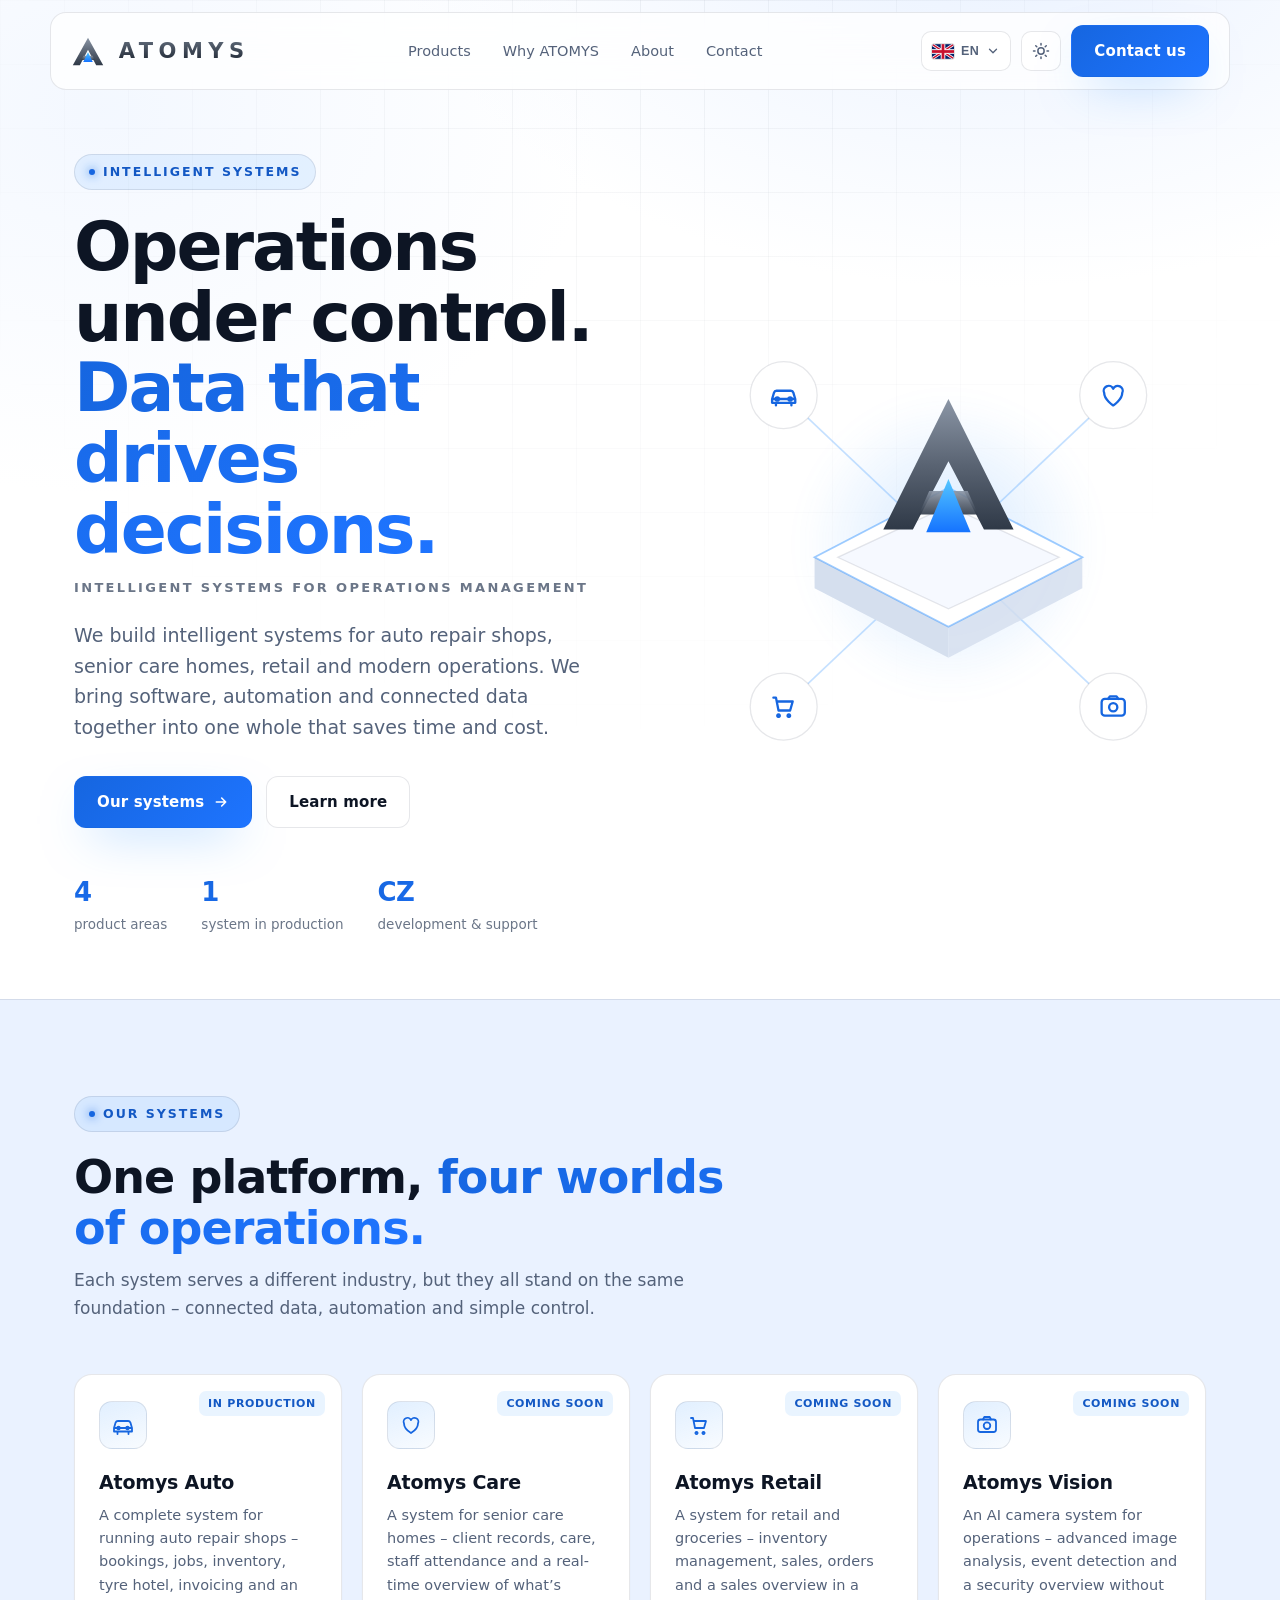
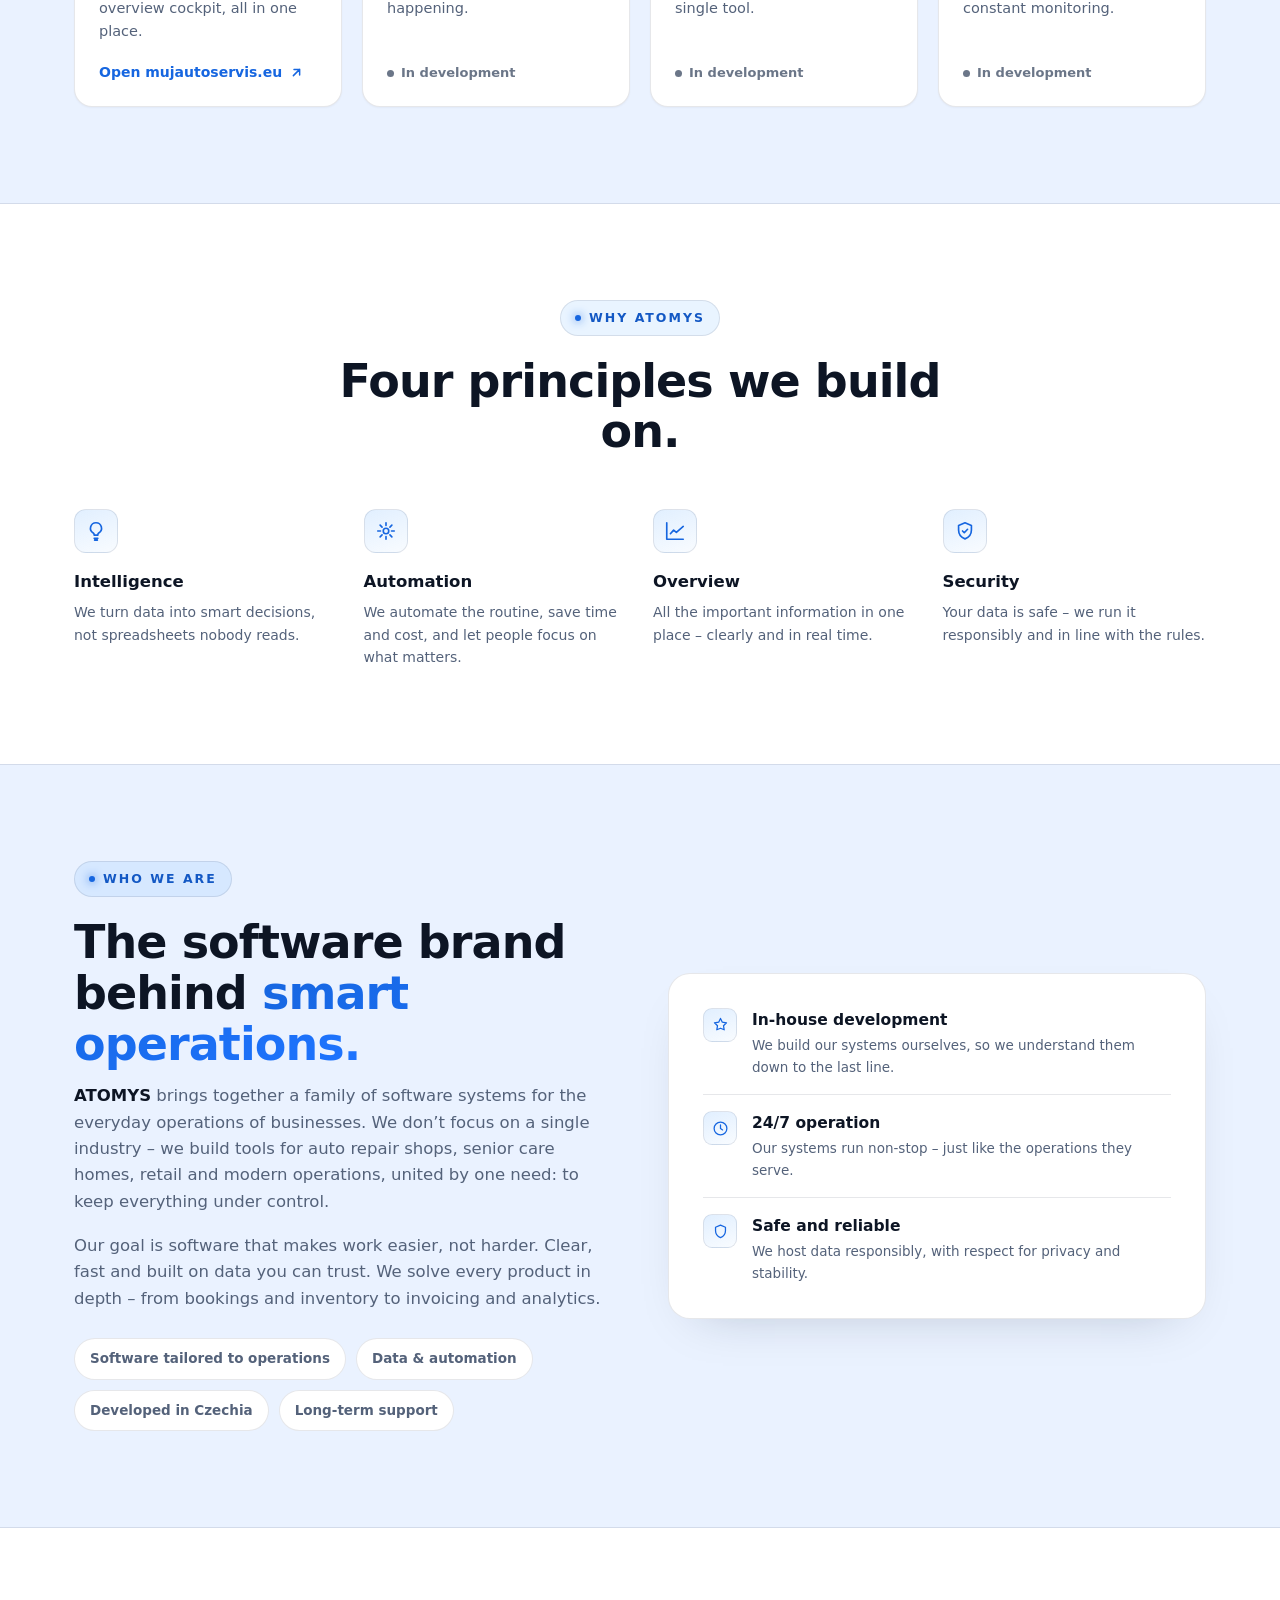
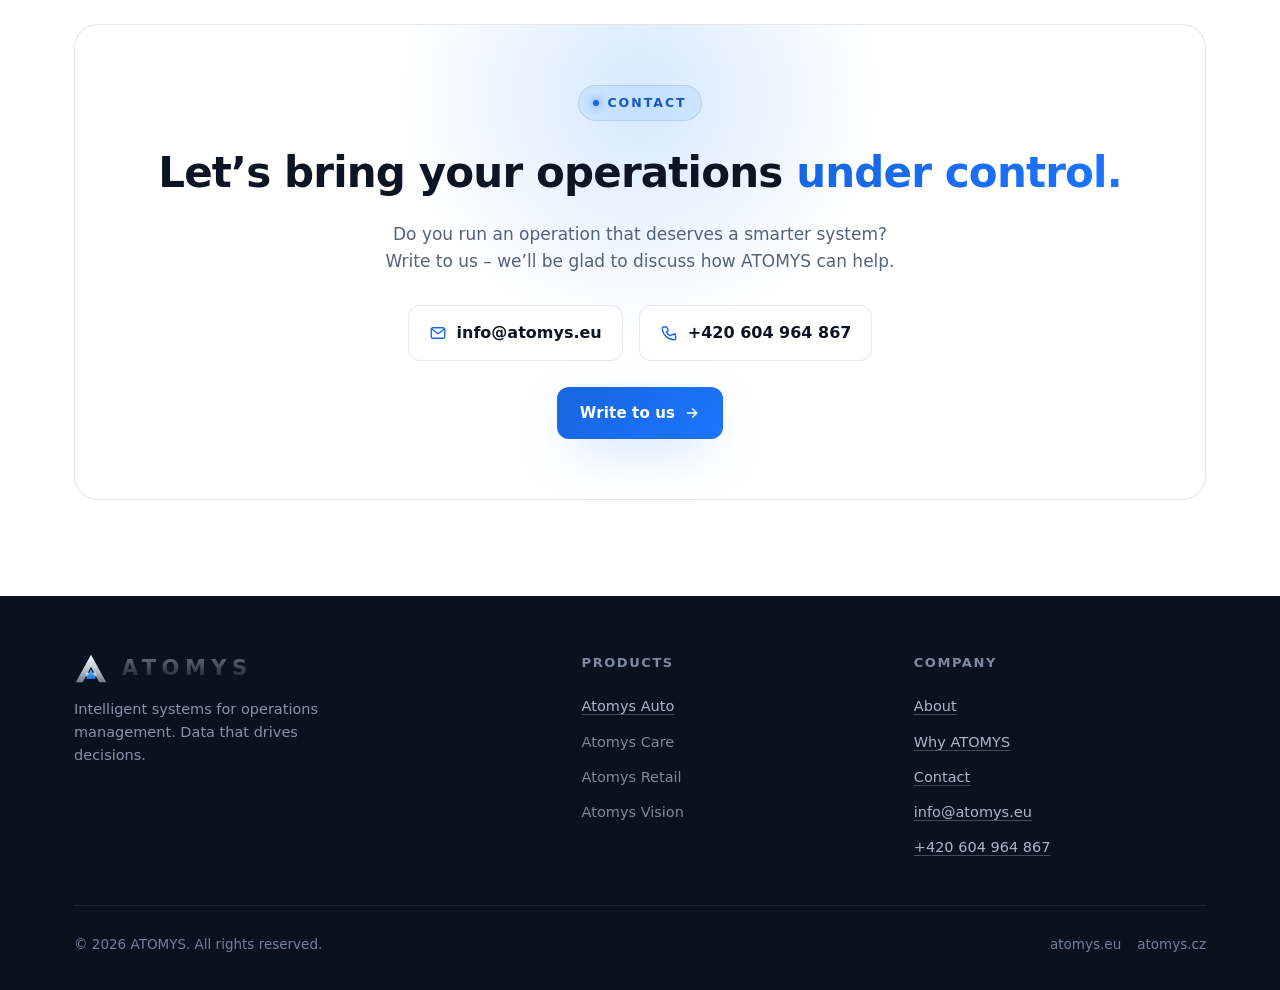
==== index.html @ bf836db1 "Add phone, SEO (JSON-LD, sitemap, robots, OG preview image) - Contact phone +420 604 964 867 (contac" ====
<!DOCTYPE html>
<html lang="en" data-theme="dark">
<head>
<meta charset="UTF-8">
<meta name="viewport" content="width=device-width, initial-scale=1.0">
<title>ATOMYS – Intelligent systems for operations management</title>
<meta name="description" content="ATOMYS builds intelligent systems for auto repair shops, senior care homes, retail and modern operations. Data that drives decisions – operations under control.">
<meta name="theme-color" content="#080b12">
<meta name="author" content="ATOMYS">
<link rel="canonical" href="https://atomys.eu/">

<meta property="og:type" content="website">
<meta property="og:title" content="ATOMYS – Intelligent systems for operations management">
<meta property="og:description" content="We build intelligent systems for auto repair shops, senior care homes, retail and modern operations.">
<meta property="og:url" content="https://atomys.eu/">
<meta property="og:site_name" content="ATOMYS">
<meta property="og:image" content="https://atomys.eu/og.png">
<meta property="og:image:width" content="1200">
<meta property="og:image:height" content="630">
<meta name="twitter:card" content="summary_large_image">

<script type="application/ld+json">
{"@context":"https://schema.org","@type":"Organization","name":"ATOMYS","url":"https://atomys.eu","logo":"https://atomys.eu/og.png","description":"Intelligent systems for auto repair shops, senior care homes, retail and modern operations.","email":"info@atomys.eu","telephone":"+420604964867","sameAs":["https://atomys.cz","https://mujautoservis.eu"],"areaServed":"CZ"}
</script>

<link rel="icon" href="data:image/svg+xml,%3Csvg xmlns='http://www.w3.org/2000/svg' viewBox='0 0 120 110'%3E%3Cpath fill='%23c9d2dc' d='M60 8 L112 104 L88 104 L60 50 L32 104 L8 104 Z'/%3E%3Cpath fill='%232b8fff' d='M60 60 L76 92 L44 92 Z'/%3E%3C/svg%3E">

<!-- anti-flash: hide until the correct language is applied (only when it differs from the hardcoded English) -->
<script>(function(){try{var s=localStorage.getItem('atomys-lang');var d=location.hostname.indexOf('.cz')>-1?'cs':'en';var l=s||d;if(l&&l!=='en')document.documentElement.setAttribute('data-i18n-pending','1');}catch(e){}})();</script>
<style>html[data-i18n-pending] body{visibility:hidden}</style>

<style>
:root{
  --brand:#2b8fff;--brand-2:#48c4ff;--brand-deep:#0d47a1;
  --grad-blue:linear-gradient(135deg,#1666e0 0%,#1e74ff 100%);
  --grad-silver:linear-gradient(180deg,#f6f8fb 0%,#c6cfda 46%,#7c8797 100%);
  --radius:18px;--radius-sm:12px;--maxw:1180px;
  --ease:cubic-bezier(.22,.61,.36,1);--shadow-brand:0 18px 50px -18px rgba(43,143,255,.55);
}
[data-theme="dark"]{
  --bg:#080b12;--bg-grad-1:#0d1930;--bg-grad-2:#070a11;
  --surface:rgba(255,255,255,.035);--surface-solid:#0f1622;--surface-hover:rgba(255,255,255,.06);
  --border:rgba(255,255,255,.09);--border-strong:rgba(120,170,255,.35);
  --text:#eef2f8;--text-dim:#9fb0c6;--text-faint:#7d8ca6;
  --nav-bg:rgba(9,13,20,.72);--chip-bg:rgba(43,143,255,.12);--chip-text:#7cc0ff;
  --hero-glow:rgba(43,143,255,.32);--card-icon-bg:linear-gradient(160deg,rgba(43,143,255,.18),rgba(43,143,255,.04));
  --footer-bg:#060910;--iso-side:#090e17;--mk-1:#f6f8fb;--mk-2:#c1cad6;--mk-3:#6f7a8a;
}
[data-theme="light"]{
  --bg:#ffffff;--bg-grad-1:#eaf2ff;--bg-grad-2:#ffffff;
  --surface:#ffffff;--surface-solid:#ffffff;--surface-hover:#f6f9ff;
  --border:rgba(13,26,48,.10);--border-strong:rgba(43,143,255,.45);
  --text:#0d1524;--text-dim:#54627a;--text-faint:#6b7688;
  --nav-bg:rgba(255,255,255,.78);--chip-bg:rgba(43,143,255,.10);--chip-text:#1358c4;
  --hero-glow:rgba(43,143,255,.20);--card-icon-bg:linear-gradient(160deg,rgba(43,143,255,.14),rgba(43,143,255,.03));
  --footer-bg:#0a1220;--grad-silver:linear-gradient(180deg,#5b6675 0%,#1f2733 100%);
  --brand:#1666e0;--iso-side:#d5dfee;--mk-1:#8b96a6;--mk-2:#5a6473;--mk-3:#2f3947;
}
*{box-sizing:border-box;margin:0;padding:0}
html{scroll-behavior:smooth;-webkit-text-size-adjust:100%}
@media (prefers-reduced-motion:reduce){html{scroll-behavior:auto}}
body{font-family:-apple-system,BlinkMacSystemFont,"Segoe UI",system-ui,"Helvetica Neue",Arial,"Apple Color Emoji",sans-serif;background:var(--bg);color:var(--text);line-height:1.6;-webkit-font-smoothing:antialiased;text-rendering:optimizeLegibility;overflow-x:hidden;overflow-wrap:break-word;transition:background .4s var(--ease),color .4s var(--ease)}
a{color:inherit;text-decoration:none}
img,svg{display:block;max-width:100%}
ul{list-style:none}
:focus-visible{outline:2px solid var(--brand-2);outline-offset:3px;border-radius:12px}
[data-theme="light"] :focus-visible{outline-color:var(--brand)}
.sr-only{position:absolute!important;width:1px;height:1px;padding:0;margin:-1px;overflow:hidden;clip:rect(0 0 0 0);white-space:nowrap;border:0}
.wrap{width:100%;max-width:var(--maxw);margin:0 auto;padding:0 24px}
body::before{content:"";position:fixed;inset:0;z-index:-2;pointer-events:none;background:radial-gradient(1000px 600px at 78% -8%,var(--bg-grad-1),transparent 60%),radial-gradient(900px 700px at 8% 12%,color-mix(in srgb,var(--bg-grad-1) 55%,transparent),transparent 55%),var(--bg-grad-2);transition:background .4s var(--ease)}
body::after{content:"";position:fixed;inset:0;z-index:-1;pointer-events:none;opacity:.5;background-image:linear-gradient(var(--border) 1px,transparent 1px),linear-gradient(90deg,var(--border) 1px,transparent 1px);background-size:64px 64px;-webkit-mask-image:radial-gradient(circle at 50% 0,#000,transparent 70%);mask-image:radial-gradient(circle at 50% 0,#000,transparent 70%)}
.btn{display:inline-flex;align-items:center;gap:9px;font-weight:600;font-size:15px;letter-spacing:.01em;padding:13px 22px;border-radius:12px;cursor:pointer;border:1px solid transparent;transition:transform .25s var(--ease),box-shadow .25s var(--ease),background .25s,border-color .25s,color .25s;white-space:nowrap}
.btn:active{transform:translateY(1px)}
.btn-primary{background:var(--grad-blue);color:#fff;box-shadow:var(--shadow-brand)}
.btn-primary:hover{transform:translateY(-2px);box-shadow:0 22px 55px -16px rgba(43,143,255,.7)}
.btn-ghost{background:var(--surface);color:var(--text);border-color:var(--border)}
.btn-ghost:hover{border-color:var(--border-strong);background:var(--surface-hover);transform:translateY(-2px)}
.btn svg{width:16px;height:16px}
header{position:sticky;top:0;z-index:100;padding:0 24px;transition:background .3s,border-color .3s}
.nav-inner{display:flex;align-items:center;justify-content:space-between;gap:14px;padding:12px 20px;margin:12px auto;max-width:var(--maxw);background:var(--nav-bg);backdrop-filter:blur(18px);-webkit-backdrop-filter:blur(18px);border:1px solid var(--border);border-radius:16px}
.brand{display:flex;align-items:center;gap:11px}
.brand .mark{width:34px;height:31px;flex:none}
.brand .word{font-weight:800;font-size:21px;letter-spacing:.26em;padding-left:.13em;line-height:1;background:var(--grad-silver);-webkit-background-clip:text;background-clip:text;color:transparent}
.nav-links{display:flex;align-items:center;gap:4px}
.nav-links a{font-size:14.5px;font-weight:500;color:var(--text-dim);padding:9px 14px;border-radius:9px;transition:color .2s,background .2s}
.nav-links a:hover{color:var(--text);background:var(--surface-hover)}
.nav-actions{display:flex;align-items:center;gap:10px}
.icon-btn{width:40px;height:40px;display:grid;place-items:center;flex:none;background:var(--surface);border:1px solid var(--border);border-radius:10px;color:var(--text-dim);cursor:pointer;transition:color .2s,border-color .2s,background .2s}
.icon-btn:hover{color:var(--text);border-color:var(--border-strong)}
.icon-btn svg{width:18px;height:18px}
.theme-toggle .sun{display:none}
[data-theme="light"] .theme-toggle .sun{display:block}
[data-theme="light"] .theme-toggle .moon{display:none}
.burger{display:none}
/* language switcher */
.lang-switch{position:relative}
.lang-btn{display:inline-flex;align-items:center;gap:7px;height:40px;padding:0 10px;background:var(--surface);border:1px solid var(--border);border-radius:10px;color:var(--text-dim);cursor:pointer;transition:color .2s,border-color .2s,background .2s}
.lang-btn:hover{color:var(--text);border-color:var(--border-strong)}
.flag{width:22px;height:15px;border-radius:3px;overflow:hidden;display:inline-block;flex:none;box-shadow:0 0 0 1px rgba(0,0,0,.12)}
.flag svg{width:100%;height:100%;display:block}
.lang-btn .lang-code{font-size:12.5px;font-weight:700;letter-spacing:.04em}
.lang-btn .chev{width:14px;height:14px;transition:transform .25s var(--ease)}
.lang-switch.open .chev{transform:rotate(180deg)}
.lang-menu{position:absolute;top:calc(100% + 8px);right:0;min-width:186px;background:var(--surface-solid);border:1px solid var(--border);border-radius:14px;padding:6px;box-shadow:0 30px 60px -20px rgba(0,0,0,.5);list-style:none;margin:0;opacity:0;visibility:hidden;transform:translateY(-6px);transition:opacity .2s var(--ease),transform .2s var(--ease),visibility .2s;z-index:130;max-height:70vh;overflow:auto}
.lang-switch.open .lang-menu{opacity:1;visibility:visible;transform:none}
.lang-menu li{display:flex;align-items:center;gap:10px;padding:9px 10px;border-radius:9px;font-size:14px;color:var(--text-dim);cursor:pointer;transition:background .15s,color .15s}
.lang-menu li:hover,.lang-menu li:focus-visible{background:var(--surface-hover);color:var(--text);outline:none}
.lang-menu li[aria-selected="true"]{color:var(--brand);font-weight:600;background:var(--chip-bg)}
section{padding:96px 0;position:relative}
.eyebrow{display:inline-flex;align-items:center;gap:8px;font-size:12.5px;font-weight:700;letter-spacing:.16em;text-transform:uppercase;color:var(--chip-text);background:var(--chip-bg);padding:7px 14px;border-radius:100px;border:1px solid var(--border)}
.eyebrow::before{content:"";width:6px;height:6px;border-radius:50%;background:var(--brand);box-shadow:0 0 10px var(--brand)}
.section-head{max-width:660px;margin-bottom:52px}
.section-head.center{margin-inline:auto;text-align:center}
h2.title{font-size:clamp(30px,4.4vw,46px);line-height:1.1;font-weight:800;letter-spacing:-.02em;margin:20px 0 14px}
.section-head p{color:var(--text-dim);font-size:17px}
.grad-text{background:var(--grad-blue);-webkit-background-clip:text;background-clip:text;color:transparent}
.hero{padding-top:52px;padding-bottom:64px}
.hero-grid{display:grid;grid-template-columns:1.05fr .95fr;gap:48px;align-items:center}
.hero h1{font-size:clamp(38px,6vw,68px);line-height:1.04;font-weight:800;letter-spacing:-.03em;margin:22px 0 12px}
.hero .hero-tagline{font-size:13px;font-weight:700;letter-spacing:.18em;text-transform:uppercase;color:var(--text-faint);margin-bottom:22px}
.hero p.lead{font-size:19px;color:var(--text-dim);max-width:520px;margin-bottom:34px}
.hero-cta{display:flex;gap:14px;flex-wrap:wrap}
.hero-stats{display:flex;gap:34px;margin-top:44px;flex-wrap:wrap}
.hero-stats .num{font-size:26px;font-weight:800;letter-spacing:-.02em}
.hero-stats .lbl{font-size:13.5px;color:var(--text-faint)}
.hero-visual{position:relative;aspect-ratio:1/1;display:grid;place-items:center}
.hero-visual .glow{position:absolute;width:60%;height:60%;border-radius:50%;background:radial-gradient(circle,var(--hero-glow),transparent 68%);filter:blur(12px);animation:pulse 6s ease-in-out infinite}
@keyframes pulse{0%,100%{transform:scale(1);opacity:.85}50%{transform:scale(1.12);opacity:1}}
.hero-visual svg.net{position:relative;width:100%;height:100%;overflow:visible}
.node-ring{fill:none;stroke:var(--brand);stroke-width:1.2;transform-box:fill-box;transform-origin:center;opacity:0;animation:ring 3.4s ease-out infinite}
@keyframes ring{0%{transform:scale(.55);opacity:.5}80%{opacity:0}100%{transform:scale(1.75);opacity:0}}
@media (prefers-reduced-motion:reduce){.hero-visual .glow{animation:none}.node-ring{animation:none;opacity:0}}
.alt{background:var(--surface);border-block:1px solid var(--border)}
[data-theme="light"] .alt{background:var(--bg-grad-1)}
.cards{display:grid;grid-template-columns:repeat(4,1fr);gap:20px}
.card{position:relative;background:var(--surface-solid);border:1px solid var(--border);border-radius:var(--radius);padding:26px 24px 22px;overflow:hidden;transition:transform .3s var(--ease),border-color .3s,box-shadow .3s;display:flex;flex-direction:column}
[data-theme="light"] .card{box-shadow:0 1px 2px rgba(13,26,48,.04)}
.card::before{content:"";position:absolute;inset:0;border-radius:var(--radius);padding:1px;background:linear-gradient(160deg,var(--brand),transparent 42%);-webkit-mask:linear-gradient(#000 0 0) content-box,linear-gradient(#000 0 0);-webkit-mask-composite:xor;mask-composite:exclude;opacity:0;transition:opacity .3s}
.card:hover{transform:translateY(-6px);border-color:var(--border-strong);box-shadow:0 26px 50px -26px rgba(43,143,255,.4)}
.card:hover::before{opacity:1}
.card .ic{width:48px;height:48px;border-radius:13px;display:grid;place-items:center;background:var(--card-icon-bg);border:1px solid var(--border);color:var(--brand);margin-bottom:18px}
.card .ic svg{width:24px;height:24px}
.card h3{font-size:19px;font-weight:700;letter-spacing:-.01em;margin-bottom:7px}
.card .desc{font-size:14.5px;color:var(--text-dim);flex:1;margin-bottom:18px}
.card .link{display:inline-flex;align-items:center;gap:7px;font-size:14px;font-weight:600;color:var(--brand);overflow-wrap:break-word}
.card .link svg{width:15px;height:15px;transition:transform .25s var(--ease)}
.card:hover .link svg{transform:translateX(4px)}
.card .soon{color:var(--text-faint);font-weight:600;font-size:13px;display:inline-flex;align-items:center;gap:7px}
.card .soon::before{content:"";width:7px;height:7px;border-radius:50%;background:var(--text-faint)}
.badge-tag{position:absolute;top:16px;right:16px;font-size:11px;font-weight:700;letter-spacing:.06em;text-transform:uppercase;color:var(--chip-text);background:var(--chip-bg);padding:4px 9px;border-radius:7px}
.features{display:grid;grid-template-columns:repeat(4,1fr);gap:26px}
.feat .fi{width:44px;height:44px;border-radius:12px;display:grid;place-items:center;background:var(--card-icon-bg);border:1px solid var(--border);color:var(--brand);margin-bottom:16px}
.feat .fi svg{width:22px;height:22px}
.feat h3{font-size:16.5px;font-weight:700;margin-bottom:6px}
.feat p{font-size:14px;color:var(--text-dim)}
.about-grid{display:grid;grid-template-columns:1fr 1fr;gap:56px;align-items:center}
.about-copy p{color:var(--text-dim);font-size:16.5px;margin-bottom:18px}
.about-copy p strong{color:var(--text);font-weight:600}
.pill-row{display:flex;flex-wrap:wrap;gap:10px;margin-top:26px}
.pill{font-size:13.5px;font-weight:600;color:var(--text-dim);background:var(--surface);border:1px solid var(--border);padding:9px 15px;border-radius:100px}
.about-panel{background:var(--surface-solid);border:1px solid var(--border);border-radius:22px;padding:34px;position:relative;overflow:hidden}
[data-theme="light"] .about-panel{box-shadow:0 20px 50px -30px rgba(13,26,48,.25)}
.about-panel .row{display:flex;align-items:flex-start;gap:15px;padding:16px 0;border-bottom:1px solid var(--border)}
.about-panel .row:last-child{border-bottom:0;padding-bottom:0}
.about-panel .row:first-child{padding-top:0}
.about-panel .rn{width:34px;height:34px;border-radius:9px;flex:none;display:grid;place-items:center;background:var(--card-icon-bg);border:1px solid var(--border);color:var(--brand)}
.about-panel .rn svg{width:17px;height:17px}
.about-panel .rt{font-weight:700;font-size:15.5px;margin-bottom:2px}
.about-panel .rd{font-size:13.5px;color:var(--text-dim)}
.contact-card{background:var(--surface-solid);border:1px solid var(--border);border-radius:24px;padding:clamp(34px,5vw,60px);text-align:center;position:relative;overflow:hidden}
.contact-card::after{content:"";position:absolute;top:-40%;left:50%;transform:translateX(-50%);width:520px;height:520px;border-radius:50%;background:radial-gradient(circle,var(--hero-glow),transparent 65%);z-index:0}
.contact-card>*{position:relative;z-index:1}
.contact-card h2{font-size:clamp(28px,4vw,42px);font-weight:800;letter-spacing:-.02em;margin-bottom:14px}
.contact-card p{color:var(--text-dim);font-size:17px;max-width:520px;margin:0 auto 30px}
.contact-methods{display:flex;gap:16px;justify-content:center;flex-wrap:wrap;margin-bottom:6px}
.cm{display:inline-flex;align-items:center;gap:10px;font-weight:600;color:var(--text);overflow-wrap:break-word;background:var(--surface);border:1px solid var(--border);padding:14px 20px;border-radius:12px;transition:border-color .2s,transform .2s}
.cm:hover{border-color:var(--border-strong);transform:translateY(-2px)}
.cm svg{width:18px;height:18px;color:var(--brand)}
footer{background:var(--footer-bg);border-top:1px solid var(--border);color:#c3ccda;padding:56px 0 30px}
.foot-grid{display:grid;grid-template-columns:1.6fr 1fr 1fr;gap:40px;margin-bottom:40px}
footer .brand .word{color:transparent}
footer .tagline{color:#8493a8;font-size:14.5px;margin-top:14px;max-width:300px}
.foot-col h3{font-size:13px;letter-spacing:.12em;text-transform:uppercase;color:#7d8ba0;margin-bottom:16px;font-weight:700}
.foot-col a,.foot-col span{display:block;color:#aab6c8;font-size:14.5px;padding:6px 0;transition:color .2s;overflow-wrap:break-word}
.foot-col a{text-decoration:underline;text-decoration-color:rgba(170,182,200,.35);text-underline-offset:3px}
.foot-col a:hover{color:#fff;text-decoration-color:#fff}
.foot-col span{opacity:.72}
.foot-bottom{display:flex;justify-content:space-between;align-items:center;gap:16px;flex-wrap:wrap;border-top:1px solid rgba(255,255,255,.08);padding-top:24px;color:#71809a;font-size:13.5px}
.foot-bottom .domains{display:flex;gap:16px}
.foot-bottom .domains a{padding:4px 0;display:inline-block}
.foot-bottom .domains a:hover{color:#fff}
.reveal{opacity:0;transform:translateY(24px);transition:opacity .7s var(--ease),transform .7s var(--ease)}
.reveal.in{opacity:1;transform:none}
@media (prefers-reduced-motion:reduce){.reveal{opacity:1;transform:none}}
@media (max-width:960px){
  .hero-grid{grid-template-columns:1fr;gap:20px}
  .hero-visual{max-width:440px;margin:0 auto;order:-1}
  .cards{grid-template-columns:repeat(2,1fr)}
  .features{grid-template-columns:repeat(2,1fr)}
  .about-grid{grid-template-columns:1fr;gap:36px}
  .foot-grid{grid-template-columns:repeat(3,1fr);gap:28px}
}
@media (max-width:680px){
  section{padding:70px 0}
  header{padding:0 12px}
  .nav-links,.nav-desktop-cta{display:none}
  .burger{display:grid}
  .lang-btn .lang-code{display:none}
  .lang-btn{padding:0 8px}
  .nav-links.open{display:flex;flex-direction:column;align-items:stretch;gap:2px;position:absolute;top:74px;left:12px;right:12px;background:var(--surface-solid);border:1px solid var(--border);border-radius:16px;padding:12px;box-shadow:0 30px 60px -20px rgba(0,0,0,.5)}
  .nav-links.open a{padding:13px 14px;font-size:16px}
  .cards{grid-template-columns:1fr}
  .features{grid-template-columns:1fr}
  .foot-grid{grid-template-columns:1fr}
  .hero-stats{gap:24px}
  .foot-bottom{flex-direction:column;align-items:flex-start}
}
</style>
</head>
<body>

<svg width="0" height="0" style="position:absolute" aria-hidden="true" focusable="false">
  <defs>
    <linearGradient id="mk" x1="0" y1="0" x2="0" y2="1"><stop offset="0" stop-color="var(--mk-1)"/><stop offset=".5" stop-color="var(--mk-2)"/><stop offset="1" stop-color="var(--mk-3)"/></linearGradient>
    <linearGradient id="mkBright" x1="0" y1="0" x2="0" y2="1"><stop offset="0" stop-color="#f6f8fb"/><stop offset=".5" stop-color="#c1cad6"/><stop offset="1" stop-color="#6f7a8a"/></linearGradient>
    <linearGradient id="bl" x1="0" y1="0" x2="0" y2="1"><stop offset="0" stop-color="#54c6ff"/><stop offset="1" stop-color="#1573ff"/></linearGradient>
  </defs>
</svg>

<header>
  <nav class="nav-inner">
    <a href="#top" class="brand" aria-label="ATOMYS — home">
      <svg class="mark" viewBox="0 0 120 110" aria-hidden="true" focusable="false">
        <path fill="url(#mk)" d="M60 6 L114 104 L89 104 L60 49 L31 104 L6 104 Z"/>
        <path fill="url(#mk)" opacity=".9" d="M44 70 L76 70 L84 85 L36 85 Z"/>
        <path fill="url(#bl)" d="M60 58 L77 92 L43 92 Z"/>
      </svg>
      <span class="word">ATOMYS</span>
    </a>

    <ul class="nav-links" id="navLinks">
      <li><a href="#produkty" data-i18n="nav.products">Products</a></li>
      <li><a href="#proc" data-i18n="nav.why">Why ATOMYS</a></li>
      <li><a href="#o-nas" data-i18n="nav.about">About</a></li>
      <li><a href="#kontakt" data-i18n="nav.contact">Contact</a></li>
    </ul>

    <div class="nav-actions">
      <div class="lang-switch" id="langSwitch">
        <button class="lang-btn" id="langBtn" aria-haspopup="listbox" aria-expanded="false" aria-label="Choose language">
          <span class="flag" id="curFlag"></span>
          <span class="lang-code" id="curCode">EN</span>
          <svg class="chev" viewBox="0 0 24 24" fill="none" stroke="currentColor" stroke-width="2.2" stroke-linecap="round" stroke-linejoin="round" aria-hidden="true"><path d="M6 9l6 6 6-6"/></svg>
        </button>
        <ul class="lang-menu" id="langMenu" role="listbox" aria-label="Language"></ul>
      </div>
      <button class="icon-btn theme-toggle" id="themeBtn" aria-label="Toggle light / dark mode" title="Light / dark mode">
        <svg class="moon" viewBox="0 0 24 24" fill="none" stroke="currentColor" stroke-width="2" stroke-linecap="round" stroke-linejoin="round" aria-hidden="true" focusable="false"><path d="M21 12.8A9 9 0 1 1 11.2 3a7 7 0 0 0 9.8 9.8z"/></svg>
        <svg class="sun" viewBox="0 0 24 24" fill="none" stroke="currentColor" stroke-width="2" stroke-linecap="round" stroke-linejoin="round" aria-hidden="true" focusable="false"><circle cx="12" cy="12" r="4.2"/><path d="M12 2v2M12 20v2M4 12H2M22 12h-2M5 5l1.4 1.4M17.6 17.6L19 19M19 5l-1.4 1.4M6.4 17.6L5 19"/></svg>
      </button>
      <a href="#kontakt" class="btn btn-primary nav-desktop-cta" data-i18n="nav.cta">Contact us</a>
      <button class="icon-btn burger" id="burger" aria-label="Menu" aria-controls="navLinks" aria-expanded="false">
        <svg viewBox="0 0 24 24" fill="none" stroke="currentColor" stroke-width="2" stroke-linecap="round" aria-hidden="true" focusable="false"><path d="M4 7h16M4 12h16M4 17h16"/></svg>
      </button>
    </div>
  </nav>
</header>

<main id="top">

<section class="hero" aria-label="Intro">
  <div class="wrap">
    <div class="hero-grid">
      <div class="reveal">
        <span class="eyebrow" data-i18n="hero.eyebrow">Intelligent systems</span>
        <h1><span data-i18n="hero.h1a">Operations under control.</span><br><span class="grad-text" data-i18n="hero.h1b">Data that drives decisions.</span></h1>
        <p class="hero-tagline" data-i18n="hero.tagline">Intelligent systems for operations management</p>
        <p class="lead" data-i18n="hero.lead">We build intelligent systems for auto repair shops, senior care homes, retail and modern operations. We bring software, automation and connected data together into one whole that saves time and cost.</p>
        <div class="hero-cta">
          <a href="#produkty" class="btn btn-primary"><span data-i18n="hero.cta1">Our systems</span>
            <svg viewBox="0 0 24 24" fill="none" stroke="currentColor" stroke-width="2.4" stroke-linecap="round" stroke-linejoin="round" aria-hidden="true" focusable="false"><path d="M5 12h14M13 6l6 6-6 6"/></svg>
          </a>
          <a href="#o-nas" class="btn btn-ghost" data-i18n="hero.cta2">Learn more</a>
        </div>
        <div class="hero-stats">
          <div><div class="num grad-text">4</div><div class="lbl" data-i18n="hero.stat1lbl">product areas</div></div>
          <div><div class="num grad-text">1</div><div class="lbl" data-i18n="hero.stat2lbl">system in production</div></div>
          <div><div class="num grad-text">CZ</div><div class="lbl" data-i18n="hero.stat3lbl">development &amp; support</div></div>
        </div>
      </div>

      <div class="hero-visual reveal" aria-hidden="true">
        <div class="glow"></div>
        <svg class="net" viewBox="0 0 400 400" focusable="false">
          <g stroke="var(--border-strong)" stroke-width="1.3" opacity=".6">
            <line x1="200" y1="205" x2="72" y2="84"/><line x1="200" y1="205" x2="328" y2="84"/><line x1="200" y1="205" x2="72" y2="326"/><line x1="200" y1="205" x2="328" y2="326"/>
          </g>
          <path d="M96 210 L96 234 L200 288 L200 264 Z" fill="var(--iso-side)"/>
          <path d="M304 210 L304 234 L200 288 L200 264 Z" fill="var(--iso-side)" opacity=".82"/>
          <path d="M200 156 L304 210 L200 264 L96 210 Z" fill="var(--surface-solid)" stroke="var(--border-strong)" stroke-width="1.4"/>
          <path d="M200 170 L286 210 L200 250 L114 210 Z" fill="var(--surface-hover)" stroke="var(--border)" stroke-width="1"/>
          <g transform="translate(200,163) scale(1.15)">
            <path fill="url(#mk)" d="M0 -66 L44 22 L24 22 L0 -24 L-24 22 L-44 22 Z"/>
            <path fill="url(#mk)" opacity=".9" d="M-13 -4 L13 -4 L20 12 L-20 12 Z"/>
            <path fill="url(#bl)" d="M0 -12 L15 24 L-15 24 Z"/>
          </g>
          <g transform="translate(72,84)"><circle class="node-ring" r="30"/><circle r="26" fill="var(--surface-solid)" stroke="var(--border)"/><g transform="translate(-12,-12)" stroke="var(--brand)" stroke-width="1.8" fill="none" stroke-linecap="round" stroke-linejoin="round"><path d="M3 15l1.5-5a2 2 0 0 1 1.9-1.4h11.2A2 2 0 0 1 19.5 10L21 15M3 15h18v3H3zM6 18v2M18 18v2"/><circle cx="7" cy="15" r="1.3"/><circle cx="17" cy="15" r="1.3"/></g></g>
          <g transform="translate(328,84)"><circle class="node-ring" r="30" style="animation-delay:.85s"/><circle r="26" fill="var(--surface-solid)" stroke="var(--border)"/><g transform="translate(-12,-12)" stroke="var(--brand)" stroke-width="1.8" fill="none" stroke-linecap="round" stroke-linejoin="round"><path d="M12 20s-7-4.4-7-9.6A3.7 3.7 0 0 1 12 7a3.7 3.7 0 0 1 7 3.4C19 15.6 12 20 12 20z"/></g></g>
          <g transform="translate(72,326)"><circle class="node-ring" r="30" style="animation-delay:1.7s"/><circle r="26" fill="var(--surface-solid)" stroke="var(--border)"/><g transform="translate(-12,-12)" stroke="var(--brand)" stroke-width="1.8" fill="none" stroke-linecap="round" stroke-linejoin="round"><path d="M4 5h2l2 10h9l2-7H7M9 19a1 1 0 1 0 0 .01M17 19a1 1 0 1 0 0 .01"/></g></g>
          <g transform="translate(328,326)"><circle class="node-ring" r="30" style="animation-delay:2.55s"/><circle r="26" fill="var(--surface-solid)" stroke="var(--border)"/><g transform="translate(-12,-12)" stroke="var(--brand)" stroke-width="1.8" fill="none" stroke-linecap="round" stroke-linejoin="round"><rect x="3" y="6" width="18" height="13" rx="2.5"/><circle cx="12" cy="12.5" r="3.2"/><path d="M8 6l1.4-2h5.2L16 6"/></g></g>
        </svg>
      </div>
    </div>
  </div>
</section>

<section id="produkty" class="alt" aria-label="Our systems">
  <div class="wrap">
    <div class="section-head reveal">
      <span class="eyebrow" data-i18n="products.eyebrow">Our systems</span>
      <h2 class="title"><span data-i18n="products.title_a">One platform,</span> <span class="grad-text" data-i18n="products.title_b">four worlds of operations.</span></h2>
      <p data-i18n="products.subtitle">Each system serves a different industry, but they all stand on the same foundation – connected data, automation and simple control.</p>
    </div>
    <div class="cards">
      <article class="card reveal">
        <span class="badge-tag" data-i18n="badge.live">In production</span>
        <div class="ic"><svg viewBox="0 0 24 24" fill="none" stroke="currentColor" stroke-width="1.8" stroke-linecap="round" stroke-linejoin="round" aria-hidden="true" focusable="false"><path d="M3 15l1.6-5.4A2.5 2.5 0 0 1 7 8h10a2.5 2.5 0 0 1 2.4 1.6L21 15M3 15h18v3.5H3zM6.5 18.5V21M17.5 18.5V21"/><circle cx="7.5" cy="15" r="1.3"/><circle cx="16.5" cy="15" r="1.3"/></svg></div>
        <h3>Atomys Auto</h3>
        <p class="desc" data-i18n="product.auto.desc">A complete system for running auto repair shops – bookings, jobs, inventory, tyre hotel, invoicing and an overview cockpit, all in one place.</p>
        <a class="link" href="https://mujautoservis.eu" target="_blank" rel="noopener"><span data-i18n="product.auto.link">Open mujautoservis.eu</span><span class="sr-only" data-i18n="newtab"> (opens in a new window)</span>
          <svg viewBox="0 0 24 24" fill="none" stroke="currentColor" stroke-width="2.4" stroke-linecap="round" stroke-linejoin="round" aria-hidden="true" focusable="false"><path d="M7 17L17 7M8 7h9v9"/></svg>
        </a>
      </article>
      <article class="card reveal">
        <span class="badge-tag" data-i18n="badge.soon">Coming soon</span>
        <div class="ic"><svg viewBox="0 0 24 24" fill="none" stroke="currentColor" stroke-width="1.8" stroke-linecap="round" stroke-linejoin="round" aria-hidden="true" focusable="false"><path d="M12 20s-7-4.4-7-9.6A3.7 3.7 0 0 1 12 7a3.7 3.7 0 0 1 7 3.4C19 15.6 12 20 12 20z"/></svg></div>
        <h3>Atomys Care</h3>
        <p class="desc" data-i18n="product.care.desc">A system for senior care homes – client records, care, staff attendance and a real-time overview of what’s happening.</p>
        <span class="soon" data-i18n="status.indev">In development</span>
      </article>
      <article class="card reveal">
        <span class="badge-tag" data-i18n="badge.soon">Coming soon</span>
        <div class="ic"><svg viewBox="0 0 24 24" fill="none" stroke="currentColor" stroke-width="1.8" stroke-linecap="round" stroke-linejoin="round" aria-hidden="true" focusable="false"><path d="M4 5h2l2 10h9l2-7H7M9.5 19a1.1 1.1 0 1 0 .01 0M16.5 19a1.1 1.1 0 1 0 .01 0"/></svg></div>
        <h3>Atomys Retail</h3>
        <p class="desc" data-i18n="product.retail.desc">A system for retail and groceries – inventory management, sales, orders and a sales overview in a single tool.</p>
        <span class="soon" data-i18n="status.indev">In development</span>
      </article>
      <article class="card reveal">
        <span class="badge-tag" data-i18n="badge.soon">Coming soon</span>
        <div class="ic"><svg viewBox="0 0 24 24" fill="none" stroke="currentColor" stroke-width="1.8" stroke-linecap="round" stroke-linejoin="round" aria-hidden="true" focusable="false"><rect x="3" y="6.5" width="18" height="12.5" rx="2.5"/><circle cx="12" cy="12.7" r="3.3"/><path d="M8 6.5l1.3-2.5h5.4L16 6.5"/></svg></div>
        <h3>Atomys Vision</h3>
        <p class="desc" data-i18n="product.vision.desc">An AI camera system for operations – advanced image analysis, event detection and a security overview without constant monitoring.</p>
        <span class="soon" data-i18n="status.indev">In development</span>
      </article>
    </div>
  </div>
</section>

<section id="proc" aria-label="Why ATOMYS">
  <div class="wrap">
    <div class="section-head center reveal">
      <span class="eyebrow" data-i18n="why.eyebrow">Why ATOMYS</span>
      <h2 class="title" data-i18n="why.title">Four principles we build on.</h2>
    </div>
    <div class="features">
      <div class="feat reveal">
        <div class="fi"><svg viewBox="0 0 24 24" fill="none" stroke="currentColor" stroke-width="1.8" stroke-linecap="round" stroke-linejoin="round" aria-hidden="true" focusable="false"><path d="M12 3a6 6 0 0 1 3 11.2c-.6.4-1 1-1 1.8v.5H10v-.5c0-.8-.4-1.4-1-1.8A6 6 0 0 1 12 3zM10 20h4M10.5 22h3"/></svg></div>
        <h3 data-i18n="feat.intel.t">Intelligence</h3>
        <p data-i18n="feat.intel.d">We turn data into smart decisions, not spreadsheets nobody reads.</p>
      </div>
      <div class="feat reveal">
        <div class="fi"><svg viewBox="0 0 24 24" fill="none" stroke="currentColor" stroke-width="1.8" stroke-linecap="round" stroke-linejoin="round" aria-hidden="true" focusable="false"><circle cx="12" cy="12" r="3"/><path d="M12 3v3M12 18v3M3 12h3M18 12h3M5.6 5.6l2.1 2.1M16.3 16.3l2.1 2.1M18.4 5.6l-2.1 2.1M7.7 16.3l-2.1 2.1"/></svg></div>
        <h3 data-i18n="feat.auto.t">Automation</h3>
        <p data-i18n="feat.auto.d">We automate the routine, save time and cost, and let people focus on what matters.</p>
      </div>
      <div class="feat reveal">
        <div class="fi"><svg viewBox="0 0 24 24" fill="none" stroke="currentColor" stroke-width="1.8" stroke-linecap="round" stroke-linejoin="round" aria-hidden="true" focusable="false"><path d="M3 3v18h18"/><path d="M7 15l3.5-4 3 2.5L21 7"/></svg></div>
        <h3 data-i18n="feat.over.t">Overview</h3>
        <p data-i18n="feat.over.d">All the important information in one place – clearly and in real time.</p>
      </div>
      <div class="feat reveal">
        <div class="fi"><svg viewBox="0 0 24 24" fill="none" stroke="currentColor" stroke-width="1.8" stroke-linecap="round" stroke-linejoin="round" aria-hidden="true" focusable="false"><path d="M12 3l7 3v5c0 5-3.4 8.3-7 9.6C8.4 19.3 5 16 5 11V6z"/><path d="M9.3 12l1.9 1.9 3.6-3.8"/></svg></div>
        <h3 data-i18n="feat.sec.t">Security</h3>
        <p data-i18n="feat.sec.d">Your data is safe – we run it responsibly and in line with the rules.</p>
      </div>
    </div>
  </div>
</section>

<section id="o-nas" class="alt" aria-label="About">
  <div class="wrap">
    <div class="about-grid">
      <div class="about-copy reveal">
        <span class="eyebrow" data-i18n="about.eyebrow">Who we are</span>
        <h2 class="title" style="margin-top:20px"><span data-i18n="about.title_a">The software brand behind</span> <span class="grad-text" data-i18n="about.title_b">smart operations.</span></h2>
        <p data-i18n-html="about.p1"><strong>ATOMYS</strong> brings together a family of software systems for the everyday operations of businesses. We don’t focus on a single industry – we build tools for auto repair shops, senior care homes, retail and modern operations, united by one need: to keep everything under control.</p>
        <p data-i18n="about.p2">Our goal is software that makes work easier, not harder. Clear, fast and built on data you can trust. We solve every product in depth – from bookings and inventory to invoicing and analytics.</p>
        <div class="pill-row">
          <span class="pill" data-i18n="about.pill1">Software tailored to operations</span>
          <span class="pill" data-i18n="about.pill2">Data &amp; automation</span>
          <span class="pill" data-i18n="about.pill3">Developed in Czechia</span>
          <span class="pill" data-i18n="about.pill4">Long-term support</span>
        </div>
      </div>
      <div class="about-panel reveal">
        <div class="row">
          <div class="rn"><svg viewBox="0 0 24 24" fill="none" stroke="currentColor" stroke-width="1.8" stroke-linecap="round" stroke-linejoin="round" aria-hidden="true" focusable="false"><path d="M12 2l2.6 5.3 5.9.9-4.3 4.1 1 5.7L12 15.9 6.8 18l1-5.7L3.5 8.2l5.9-.9z"/></svg></div>
          <div><div class="rt" data-i18n="about.panel1t">In-house development</div><div class="rd" data-i18n="about.panel1d">We build our systems ourselves, so we understand them down to the last line.</div></div>
        </div>
        <div class="row">
          <div class="rn"><svg viewBox="0 0 24 24" fill="none" stroke="currentColor" stroke-width="1.8" stroke-linecap="round" stroke-linejoin="round" aria-hidden="true" focusable="false"><path d="M3 12a9 9 0 1 0 18 0 9 9 0 0 0-18 0zM12 7v5l3 2"/></svg></div>
          <div><div class="rt" data-i18n="about.panel2t">24/7 operation</div><div class="rd" data-i18n="about.panel2d">Our systems run non-stop – just like the operations they serve.</div></div>
        </div>
        <div class="row">
          <div class="rn"><svg viewBox="0 0 24 24" fill="none" stroke="currentColor" stroke-width="1.8" stroke-linecap="round" stroke-linejoin="round" aria-hidden="true" focusable="false"><path d="M12 3l7 3v5c0 5-3.4 8.3-7 9.6C8.4 19.3 5 16 5 11V6z"/></svg></div>
          <div><div class="rt" data-i18n="about.panel3t">Safe and reliable</div><div class="rd" data-i18n="about.panel3d">We host data responsibly, with respect for privacy and stability.</div></div>
        </div>
      </div>
    </div>
  </div>
</section>

<section id="kontakt" aria-label="Contact">
  <div class="wrap">
    <div class="contact-card reveal">
      <span class="eyebrow" data-i18n="contact.eyebrow">Contact</span>
      <h2 style="margin-top:18px"><span data-i18n="contact.title_a">Let’s bring your operations</span> <span class="grad-text" data-i18n="contact.title_b">under control.</span></h2>
      <p data-i18n="contact.p">Do you run an operation that deserves a smarter system? Write to us – we’ll be glad to discuss how ATOMYS can help.</p>
      <div class="contact-methods">
        <a class="cm" href="mailto:info@atomys.eu">
          <svg viewBox="0 0 24 24" fill="none" stroke="currentColor" stroke-width="1.8" stroke-linecap="round" stroke-linejoin="round" aria-hidden="true" focusable="false"><rect x="3" y="5" width="18" height="14" rx="2.5"/><path d="M4 7l8 6 8-6"/></svg>
          info@atomys.eu
        </a>
        <a class="cm" href="tel:+420604964867">
          <svg viewBox="0 0 24 24" fill="none" stroke="currentColor" stroke-width="1.8" stroke-linecap="round" stroke-linejoin="round" aria-hidden="true" focusable="false"><path d="M5 4h4l2 5-2.5 1.5a11 11 0 0 0 5 5L20 13l1 5v1a2 2 0 0 1-2 2A16 16 0 0 1 3 6a2 2 0 0 1 2-2z"/></svg>
          +420 604 964 867
        </a>
      </div>
      <div style="margin-top:26px">
        <a href="mailto:info@atomys.eu?subject=Inquiry%20%E2%80%93%20ATOMYS" class="btn btn-primary" id="mailBtn"><span data-i18n="contact.btn">Write to us</span>
          <svg viewBox="0 0 24 24" fill="none" stroke="currentColor" stroke-width="2.4" stroke-linecap="round" stroke-linejoin="round" aria-hidden="true" focusable="false"><path d="M5 12h14M13 6l6 6-6 6"/></svg>
        </a>
      </div>
    </div>
  </div>
</section>

</main>

<footer>
  <div class="wrap">
    <div class="foot-grid">
      <div>
        <div class="brand">
          <svg class="mark" viewBox="0 0 120 110" aria-hidden="true" focusable="false">
            <path fill="url(#mkBright)" d="M60 6 L114 104 L89 104 L60 49 L31 104 L6 104 Z"/>
            <path fill="url(#mkBright)" opacity=".9" d="M44 70 L76 70 L84 85 L36 85 Z"/>
            <path fill="url(#bl)" d="M60 58 L77 92 L43 92 Z"/>
          </svg>
          <span class="word">ATOMYS</span>
        </div>
        <p class="tagline" data-i18n="footer.tagline">Intelligent systems for operations management. Data that drives decisions.</p>
      </div>
      <div class="foot-col">
        <h3 data-i18n="footer.products">Products</h3>
        <a href="https://mujautoservis.eu" target="_blank" rel="noopener">Atomys Auto<span class="sr-only" data-i18n="newtab"> (opens in a new window)</span></a>
        <span>Atomys Care</span>
        <span>Atomys Retail</span>
        <span>Atomys Vision</span>
      </div>
      <div class="foot-col">
        <h3 data-i18n="footer.company">Company</h3>
        <a href="#o-nas" data-i18n="nav.about">About</a>
        <a href="#proc" data-i18n="nav.why">Why ATOMYS</a>
        <a href="#kontakt" data-i18n="nav.contact">Contact</a>
        <a href="mailto:info@atomys.eu">info@atomys.eu</a>
        <a href="tel:+420604964867">+420 604 964 867</a>
      </div>
    </div>
    <div class="foot-bottom">
      <span>© <span id="year">2026</span> ATOMYS. <span data-i18n="footer.rights">All rights reserved.</span></span>
      <div class="domains">
        <a href="https://atomys.eu">atomys.eu</a>
        <a href="https://atomys.cz">atomys.cz</a>
      </div>
    </div>
  </div>
</footer>

<script>
(function(){
  "use strict";
  var root=document.documentElement;

  /* ---------- theme ---------- */
  try{var st=localStorage.getItem("atomys-theme");if(st){root.setAttribute("data-theme",st);}else if(window.matchMedia&&window.matchMedia("(prefers-color-scheme: light)").matches){root.setAttribute("data-theme","light");}}catch(e){}
  var themeBtn=document.getElementById("themeBtn");
  themeBtn&&themeBtn.addEventListener("click",function(){var n=root.getAttribute("data-theme")==="light"?"dark":"light";root.setAttribute("data-theme",n);try{localStorage.setItem("atomys-theme",n);}catch(e){}});

  /* ---------- mobile menu ---------- */
  var burger=document.getElementById("burger"),links=document.getElementById("navLinks");
  burger&&burger.addEventListener("click",function(){var o=links.classList.toggle("open");burger.setAttribute("aria-expanded",o?"true":"false");});
  links&&links.addEventListener("click",function(e){if(e.target.tagName==="A"){links.classList.remove("open");burger.setAttribute("aria-expanded","false");}});

  /* ---------- year ---------- */
  var y=document.getElementById("year");if(y){y.textContent=new Date().getFullYear();}

  /* ---------- i18n ---------- */
  var I18N = {"cs":{"nav.products":"Produkty","nav.why":"Proč ATOMYS","nav.about":"O nás","nav.contact":"Kontakt","nav.cta":"Kontaktujte nás","hero.eyebrow":"Inteligentní systémy","hero.h1a":"Provoz pod kontrolou.","hero.h1b":"Data, která rozhodují.","hero.tagline":"Inteligentní systémy pro řízení provozu","hero.lead":"Vyvíjíme inteligentní systémy pro autoservisy, domovy pro seniory, maloobchod a moderní provozy. Spojujeme software, automatizaci a propojená data do jednoho celku, který šetří čas i náklady.","hero.cta1":"Naše systémy","hero.cta2":"Zjistit více","hero.stat1lbl":"produktové oblasti","hero.stat2lbl":"systém v ostrém provozu","hero.stat3lbl":"vývoj a podpora","products.eyebrow":"Naše systémy","products.title_a":"Jedna platforma,","products.title_b":"čtyři světy provozu.","products.subtitle":"Každý systém řeší jiné odvětví, ale všechny stojí na stejném základě – propojená data, automatizace a jednoduché ovládání.","badge.live":"V provozu","badge.soon":"Připravujeme","status.indev":"Ve vývoji","product.auto.desc":"Kompletní systém pro řízení autoservisů – rezervace, zakázky, sklad, pneuhotel, fakturace i přehledový kokpit na jednom místě.","product.auto.link":"Otevřít mujautoservis.eu","product.care.desc":"Systém pro domovy pro seniory – evidence klientů, péče, docházka personálu a přehled o dění v reálném čase.","product.retail.desc":"Systém pro maloobchod a potraviny – skladové hospodářství, prodej, objednávky a přehled tržeb v jednom nástroji.","product.vision.desc":"Kamerový systém s umělou inteligencí pro provozy – pokročilá analýza obrazu, detekce událostí a přehled o bezpečnosti bez neustálého sledování.","newtab":"(otevře se v novém okně)","why.eyebrow":"Proč ATOMYS","why.title":"Čtyři principy, na kterých stavíme.","feat.intel.t":"Inteligence","feat.intel.d":"Data proměňujeme v chytrá rozhodnutí, ne v tabulky, které nikdo nečte.","feat.auto.t":"Automatizace","feat.auto.d":"Automatizujeme rutinu, šetříme čas i náklady a necháváme lidi dělat to podstatné.","feat.over.t":"Přehled","feat.over.d":"Všechny důležité informace na jednom místě – jasně a v reálném čase.","feat.sec.t":"Bezpečnost","feat.sec.d":"Vaše data jsou v bezpečí – provozujeme je zodpovědně a v souladu s pravidly.","about.eyebrow":"Kdo jsme","about.title_a":"Softwarová značka za","about.title_b":"chytrým provozem.","about.p1":"<strong>ATOMYS</strong> zastřešuje rodinu softwarových systémů pro každodenní provoz firem. Nezaměřujeme se na jedno odvětví – stavíme nástroje pro autoservisy, domovy pro seniory, maloobchod i moderní provozy, které spojuje jedna potřeba: mít vše pod kontrolou.","about.p2":"Naším cílem je software, který práci ulehčuje, ne komplikuje. Přehledný, rychlý a postavený na datech, kterým se dá věřit. Každý produkt řešíme do hloubky – od rezervací a skladu až po fakturaci a analýzu.","about.pill1":"Software na míru provozu","about.pill2":"Data a automatizace","about.pill3":"Vývoj v Česku","about.pill4":"Dlouhodobá podpora","about.panel1t":"Vlastní vývoj","about.panel1d":"Systémy vyvíjíme vlastními silami, takže jim rozumíme do posledního řádku.","about.panel2t":"Provoz 24/7","about.panel2d":"Naše systémy běží nepřetržitě – stejně jako provozy, kterým slouží.","about.panel3t":"Bezpečné a spolehlivé","about.panel3d":"Data hostujeme zodpovědně, s ohledem na soukromí a stabilitu.","contact.eyebrow":"Kontakt","contact.title_a":"Pojďme dostat váš provoz","contact.title_b":"pod kontrolu.","contact.p":"Máte provoz, který by si zasloužil chytřejší systém? Napište nám – rádi probereme, jak vám ATOMYS může pomoci.","contact.btn":"Napište nám","contact.mailsubject":"Poptávka – ATOMYS","footer.tagline":"Inteligentní systémy pro řízení provozu. Data, která rozhodují.","footer.products":"Produkty","footer.company":"Společnost","footer.rights":"Všechna práva vyhrazena.","meta.title":"ATOMYS – Inteligentní systémy pro řízení provozu","meta.description":"ATOMYS vyvíjí inteligentní systémy pro autoservisy, domovy pro seniory, maloobchod a moderní provozy. Data, která rozhodují – provoz pod kontrolou.","switcher.aria":"Vybrat jazyk"},"en":{"nav.products":"Products","nav.why":"Why ATOMYS","nav.about":"About","nav.contact":"Contact","nav.cta":"Contact us","hero.eyebrow":"Intelligent systems","hero.h1a":"Operations under control.","hero.h1b":"Data that drives decisions.","hero.tagline":"Intelligent systems for operations management","hero.lead":"We build intelligent systems for auto repair shops, senior care homes, retail and modern operations. We bring software, automation and connected data together into one whole that saves time and cost.","hero.cta1":"Our systems","hero.cta2":"Learn more","hero.stat1lbl":"product areas","hero.stat2lbl":"system in production","hero.stat3lbl":"development & support","products.eyebrow":"Our systems","products.title_a":"One platform,","products.title_b":"four worlds of operations.","products.subtitle":"Each system serves a different industry, but they all stand on the same foundation – connected data, automation and simple control.","badge.live":"In production","badge.soon":"Coming soon","status.indev":"In development","product.auto.desc":"A complete system for running auto repair shops – bookings, jobs, inventory, tyre hotel, invoicing and an overview cockpit, all in one place.","product.auto.link":"Open mujautoservis.eu","product.care.desc":"A system for senior care homes – client records, care, staff attendance and a real-time overview of what’s happening.","product.retail.desc":"A system for retail and groceries – inventory management, sales, orders and a sales overview in a single tool.","product.vision.desc":"An AI camera system for operations – advanced image analysis, event detection and a security overview without constant monitoring.","newtab":"(opens in a new window)","why.eyebrow":"Why ATOMYS","why.title":"Four principles we build on.","feat.intel.t":"Intelligence","feat.intel.d":"We turn data into smart decisions, not spreadsheets nobody reads.","feat.auto.t":"Automation","feat.auto.d":"We automate the routine, save time and cost, and let people focus on what matters.","feat.over.t":"Overview","feat.over.d":"All the important information in one place – clearly and in real time.","feat.sec.t":"Security","feat.sec.d":"Your data is safe – we run it responsibly and in line with the rules.","about.eyebrow":"Who we are","about.title_a":"The software brand behind","about.title_b":"smart operations.","about.p1":"<strong>ATOMYS</strong> brings together a family of software systems for the everyday operations of businesses. We don’t focus on a single industry – we build tools for auto repair shops, senior care homes, retail and modern operations, united by one need: to keep everything under control.","about.p2":"Our goal is software that makes work easier, not harder. Clear, fast and built on data you can trust. We solve every product in depth – from bookings and inventory to invoicing and analytics.","about.pill1":"Software tailored to operations","about.pill2":"Data & automation","about.pill3":"Developed in Czechia","about.pill4":"Long-term support","about.panel1t":"In-house development","about.panel1d":"We build our systems ourselves, so we understand them down to the last line.","about.panel2t":"24/7 operation","about.panel2d":"Our systems run non-stop – just like the operations they serve.","about.panel3t":"Safe and reliable","about.panel3d":"We host data responsibly, with respect for privacy and stability.","contact.eyebrow":"Contact","contact.title_a":"Let’s bring your operations","contact.title_b":"under control.","contact.p":"Do you run an operation that deserves a smarter system? Write to us – we’ll be glad to discuss how ATOMYS can help.","contact.btn":"Write to us","contact.mailsubject":"Inquiry – ATOMYS","footer.tagline":"Intelligent systems for operations management. Data that drives decisions.","footer.products":"Products","footer.company":"Company","footer.rights":"All rights reserved.","meta.title":"ATOMYS – Intelligent systems for operations management","meta.description":"ATOMYS builds intelligent systems for auto repair shops, senior care homes, retail and modern operations. Data that drives decisions – operations under control.","switcher.aria":"Choose language"},"de":{"nav.products":"Produkte","nav.why":"Warum ATOMYS","nav.about":"Über uns","nav.contact":"Kontakt","nav.cta":"Kontakt aufnehmen","hero.eyebrow":"Intelligente Systeme","hero.h1a":"Betrieb unter Kontrolle.","hero.h1b":"Daten, die entscheiden.","hero.tagline":"Intelligente Systeme für das Betriebsmanagement","hero.lead":"Wir entwickeln intelligente Systeme für Autowerkstätten, Seniorenheime, den Einzelhandel und moderne Betriebe. Wir verbinden Software, Automatisierung und vernetzte Daten zu einem Ganzen, das Zeit und Kosten spart.","hero.cta1":"Unsere Systeme","hero.cta2":"Mehr erfahren","hero.stat1lbl":"Produktbereiche","hero.stat2lbl":"System im Produktivbetrieb","hero.stat3lbl":"Entwicklung & Support","products.eyebrow":"Unsere Systeme","products.title_a":"Eine Plattform,","products.title_b":"vier Welten des Betriebs.","products.subtitle":"Jedes System bedient eine andere Branche, doch alle bauen auf demselben Fundament – vernetzte Daten, Automatisierung und einfache Bedienung.","badge.live":"In Betrieb","badge.soon":"In Vorbereitung","status.indev":"In Entwicklung","product.auto.desc":"Ein komplettes System für die Führung von Autowerkstätten – Terminbuchung, Aufträge, Lager, Reifeneinlagerung, Rechnungsstellung und ein Übersichts-Cockpit, alles an einem Ort.","product.auto.link":"mujautoservis.eu öffnen","product.care.desc":"Ein System für Seniorenheime – Klientenverwaltung, Pflege, Personalanwesenheit und ein Echtzeit-Überblick über das Geschehen.","product.retail.desc":"Ein System für Einzelhandel und Lebensmittelgeschäfte – Lagerverwaltung, Verkauf, Bestellungen und eine Umsatzübersicht in einem einzigen Tool.","product.vision.desc":"Ein KI-Kamerasystem für Betriebe – fortschrittliche Bildanalyse, Ereigniserkennung und ein Sicherheitsüberblick ohne ständige Überwachung.","newtab":"(öffnet sich in einem neuen Fenster)","why.eyebrow":"Warum ATOMYS","why.title":"Vier Prinzipien, auf die wir bauen.","feat.intel.t":"Intelligenz","feat.intel.d":"Wir verwandeln Daten in kluge Entscheidungen – nicht in Tabellen, die niemand liest.","feat.auto.t":"Automatisierung","feat.auto.d":"Wir automatisieren die Routine, sparen Zeit und Kosten und lassen die Menschen sich auf das Wesentliche konzentrieren.","feat.over.t":"Überblick","feat.over.d":"Alle wichtigen Informationen an einem Ort – klar und in Echtzeit.","feat.sec.t":"Sicherheit","feat.sec.d":"Ihre Daten sind sicher – wir betreiben sie verantwortungsvoll und regelkonform.","about.eyebrow":"Wer wir sind","about.title_a":"Die Softwaremarke hinter","about.title_b":"smartem Betrieb.","about.p1":"<strong>ATOMYS</strong> vereint eine Familie von Softwaresystemen für den täglichen Betrieb von Unternehmen. Wir konzentrieren uns nicht auf eine einzige Branche – wir entwickeln Werkzeuge für Autowerkstätten, Seniorenheime, den Einzelhandel und moderne Betriebe, die eine Notwendigkeit verbindet: alles unter Kontrolle zu haben.","about.p2":"Unser Ziel ist Software, die die Arbeit erleichtert, nicht erschwert. Übersichtlich, schnell und auf Daten gebaut, denen man vertrauen kann. Jedes Produkt durchdenken wir bis ins Detail – von Terminbuchung und Lager bis hin zu Rechnungsstellung und Analyse.","about.pill1":"Software maßgeschneidert für den Betrieb","about.pill2":"Daten & Automatisierung","about.pill3":"Entwickelt in Tschechien","about.pill4":"Langfristiger Support","about.panel1t":"Eigenentwicklung","about.panel1d":"Wir entwickeln unsere Systeme selbst und verstehen sie deshalb bis zur letzten Zeile.","about.panel2t":"24/7-Betrieb","about.panel2d":"Unsere Systeme laufen ununterbrochen – genau wie die Betriebe, denen sie dienen.","about.panel3t":"Sicher und zuverlässig","about.panel3d":"Wir hosten Daten verantwortungsvoll – mit Rücksicht auf Datenschutz und Stabilität.","contact.eyebrow":"Kontakt","contact.title_a":"Bringen wir Ihren Betrieb","contact.title_b":"unter Kontrolle.","contact.p":"Führen Sie einen Betrieb, der ein intelligenteres System verdient? Schreiben Sie uns – wir besprechen gern, wie ATOMYS helfen kann.","contact.btn":"Schreiben Sie uns","contact.mailsubject":"Anfrage – ATOMYS","footer.tagline":"Intelligente Systeme für das Betriebsmanagement. Daten, die entscheiden.","footer.products":"Produkte","footer.company":"Unternehmen","footer.rights":"Alle Rechte vorbehalten.","meta.title":"ATOMYS – Intelligente Systeme für das Betriebsmanagement","meta.description":"ATOMYS entwickelt intelligente Systeme für Autowerkstätten, Seniorenheime, den Einzelhandel und moderne Betriebe. Daten, die entscheiden – der Betrieb unter Kontrolle.","switcher.aria":"Sprache wählen"},"sk":{"nav.products":"Produkty","nav.why":"Prečo ATOMYS","nav.about":"O nás","nav.contact":"Kontakt","nav.cta":"Kontaktujte nás","hero.eyebrow":"Inteligentné systémy","hero.h1a":"Prevádzka pod kontrolou.","hero.h1b":"Dáta, ktoré rozhodujú.","hero.tagline":"Inteligentné systémy na riadenie prevádzky","hero.lead":"Vyvíjame inteligentné systémy pre autoservisy, domovy pre seniorov, maloobchod a moderné prevádzky. Softvér, automatizáciu a prepojené dáta spájame do jedného celku, ktorý šetrí čas aj náklady.","hero.cta1":"Naše systémy","hero.cta2":"Zistiť viac","hero.stat1lbl":"produktové oblasti","hero.stat2lbl":"systém v ostrej prevádzke","hero.stat3lbl":"vývoj a podpora","products.eyebrow":"Naše systémy","products.title_a":"Jedna platforma,","products.title_b":"štyri svety prevádzky.","products.subtitle":"Každý systém rieši iné odvetvie, no všetky stoja na rovnakom základe – prepojené dáta, automatizácia a jednoduché ovládanie.","badge.live":"V prevádzke","badge.soon":"Pripravujeme","status.indev":"Vo vývoji","product.auto.desc":"Kompletný systém na riadenie autoservisov – rezervácie, zákazky, sklad, pneuhotel, fakturácia aj prehľadový kokpit na jednom mieste.","product.auto.link":"Otvoriť mujautoservis.eu","product.care.desc":"Systém pre domovy pre seniorov – evidencia klientov, starostlivosť, dochádzka personálu a prehľad o dianí v reálnom čase.","product.retail.desc":"Systém pre maloobchod a potraviny – skladové hospodárstvo, predaj, objednávky a prehľad tržieb v jednom nástroji.","product.vision.desc":"Kamerový systém s umelou inteligenciou pre prevádzky – pokročilá analýza obrazu, detekcia udalostí a prehľad o bezpečnosti bez neustáleho sledovania.","newtab":"(otvorí sa v novom okne)","why.eyebrow":"Prečo ATOMYS","why.title":"Štyri princípy, na ktorých staviame.","feat.intel.t":"Inteligencia","feat.intel.d":"Dáta premieňame na inteligentné rozhodnutia, nie na tabuľky, ktoré nikto nečíta.","feat.auto.t":"Automatizácia","feat.auto.d":"Automatizujeme rutinu, šetríme čas aj náklady a necháme ľudí robiť to podstatné.","feat.over.t":"Prehľad","feat.over.d":"Všetky dôležité informácie na jednom mieste – prehľadne a v reálnom čase.","feat.sec.t":"Bezpečnosť","feat.sec.d":"Vaše dáta sú v bezpečí – prevádzkujeme ich zodpovedne a v súlade s pravidlami.","about.eyebrow":"Kto sme","about.title_a":"Softvérová značka za","about.title_b":"inteligentnou prevádzkou.","about.p1":"<strong>ATOMYS</strong> zastrešuje rodinu softvérových systémov pre každodennú prevádzku firiem. Nezameriavame sa na jedno odvetvie – staviame nástroje pre autoservisy, domovy pre seniorov, maloobchod aj moderné prevádzky, ktoré spája jedna potreba: mať všetko pod kontrolou.","about.p2":"Naším cieľom je softvér, ktorý prácu uľahčuje, nie komplikuje. Prehľadný, rýchly a postavený na dátach, ktorým sa dá veriť. Každý produkt riešime do hĺbky – od rezervácií a skladu až po fakturáciu a analýzu.","about.pill1":"Softvér na mieru prevádzky","about.pill2":"Dáta a automatizácia","about.pill3":"Vývoj v Česku","about.pill4":"Dlhodobá podpora","about.panel1t":"Vlastný vývoj","about.panel1d":"Systémy vyvíjame vlastnými silami, takže im rozumieme do posledného riadka.","about.panel2t":"Prevádzka 24/7","about.panel2d":"Naše systémy bežia nepretržite – rovnako ako prevádzky, ktorým slúžia.","about.panel3t":"Bezpečné a spoľahlivé","about.panel3d":"Dáta hostujeme zodpovedne, s ohľadom na súkromie a stabilitu.","contact.eyebrow":"Kontakt","contact.title_a":"Dostaňme vašu prevádzku","contact.title_b":"pod kontrolu.","contact.p":"Prevádzkujete podnik, ktorý by si zaslúžil inteligentnejší systém? Napíšte nám – radi preberieme, ako vám ATOMYS môže pomôcť.","contact.btn":"Napíšte nám","contact.mailsubject":"Dopyt – ATOMYS","footer.tagline":"Inteligentné systémy na riadenie prevádzky. Dáta, ktoré rozhodujú.","footer.products":"Produkty","footer.company":"Spoločnosť","footer.rights":"Všetky práva vyhradené.","meta.title":"ATOMYS – Inteligentné systémy na riadenie prevádzky","meta.description":"ATOMYS vyvíja inteligentné systémy pre autoservisy, domovy pre seniorov, maloobchod a moderné prevádzky. Dáta, ktoré rozhodujú – prevádzka pod kontrolou.","switcher.aria":"Vybrať jazyk"},"pl":{"nav.products":"Produkty","nav.why":"Dlaczego ATOMYS","nav.about":"O nas","nav.contact":"Kontakt","nav.cta":"Skontaktuj się z nami","hero.eyebrow":"Inteligentne systemy","hero.h1a":"Operacje pod kontrolą.","hero.h1b":"Dane, które napędzają decyzje.","hero.tagline":"Inteligentne systemy do zarządzania operacjami","hero.lead":"Tworzymy inteligentne systemy dla warsztatów samochodowych, domów opieki dla seniorów, handlu detalicznego i nowoczesnych zakładów. Łączymy oprogramowanie, automatyzację i połączone dane w jedną całość, która oszczędza czas i koszty.","hero.cta1":"Nasze systemy","hero.cta2":"Dowiedz się więcej","hero.stat1lbl":"obszary produktowe","hero.stat2lbl":"system w produkcji","hero.stat3lbl":"rozwój i wsparcie","products.eyebrow":"Nasze systemy","products.title_a":"Jedna platforma,","products.title_b":"cztery światy operacji.","products.subtitle":"Każdy system obsługuje inną branżę, ale wszystkie opierają się na tym samym fundamencie – połączonych danych, automatyzacji i prostym sterowaniu.","badge.live":"W użyciu","badge.soon":"Wkrótce","status.indev":"W rozwoju","product.auto.desc":"Kompletny system do prowadzenia warsztatów samochodowych – rezerwacje, zlecenia, magazyn, przechowalnia opon, fakturowanie i pulpit z pełnym przeglądem, wszystko w jednym miejscu.","product.auto.link":"Otwórz mujautoservis.eu","product.care.desc":"System dla domów opieki dla seniorów – ewidencja klientów, opieka, obecność personelu i podgląd wydarzeń w czasie rzeczywistym.","product.retail.desc":"System dla handlu detalicznego i sklepów spożywczych – gospodarka magazynowa, sprzedaż, zamówienia i przegląd obrotów w jednym narzędziu.","product.vision.desc":"System kamer ze sztuczną inteligencją dla zakładów – zaawansowana analiza obrazu, wykrywanie zdarzeń i przegląd bezpieczeństwa bez ciągłego monitorowania.","newtab":"(otwiera się w nowym oknie)","why.eyebrow":"Dlaczego ATOMYS","why.title":"Cztery zasady, na których budujemy.","feat.intel.t":"Inteligencja","feat.intel.d":"Zamieniamy dane w trafne decyzje, a nie w tabele, których nikt nie czyta.","feat.auto.t":"Automatyzacja","feat.auto.d":"Automatyzujemy rutynę, oszczędzamy czas i koszty, a ludziom pozwalamy skupić się na tym, co ważne.","feat.over.t":"Przegląd","feat.over.d":"Wszystkie ważne informacje w jednym miejscu – przejrzyście i w czasie rzeczywistym.","feat.sec.t":"Bezpieczeństwo","feat.sec.d":"Twoje dane są bezpieczne – zarządzamy nimi odpowiedzialnie i zgodnie z przepisami.","about.eyebrow":"Kim jesteśmy","about.title_a":"Marka oprogramowania stojąca za","about.title_b":"inteligentnymi operacjami.","about.p1":"<strong>ATOMYS</strong> spaja rodzinę systemów informatycznych dla codziennej działalności firm. Nie skupiamy się na jednej branży – tworzymy narzędzia dla warsztatów samochodowych, domów opieki dla seniorów, handlu detalicznego i nowoczesnych zakładów, które łączy jedna potrzeba: mieć wszystko pod kontrolą.","about.p2":"Naszym celem jest oprogramowanie, które ułatwia pracę, a nie ją komplikuje. Przejrzyste, szybkie i oparte na danych, którym można zaufać. Każdy produkt dopracowujemy w szczegółach – od rezerwacji i magazynu po fakturowanie i analizy.","about.pill1":"Oprogramowanie dopasowane do operacji","about.pill2":"Dane i automatyzacja","about.pill3":"Tworzone w Czechach","about.pill4":"Długoterminowe wsparcie","about.panel1t":"Własny rozwój","about.panel1d":"Nasze systemy tworzymy samodzielnie, dlatego rozumiemy je do ostatniej linijki kodu.","about.panel2t":"Działanie 24/7","about.panel2d":"Nasze systemy działają nieprzerwanie – tak jak zakłady, którym służą.","about.panel3t":"Bezpieczne i niezawodne","about.panel3d":"Dane hostujemy odpowiedzialnie, z dbałością o prywatność i stabilność.","contact.eyebrow":"Kontakt","contact.title_a":"Weźmy Twoje operacje","contact.title_b":"pod kontrolę.","contact.p":"Prowadzisz zakład, który zasługuje na inteligentniejszy system? Napisz do nas – chętnie omówimy, jak ATOMYS może pomóc.","contact.btn":"Napisz do nas","contact.mailsubject":"Zapytanie – ATOMYS","footer.tagline":"Inteligentne systemy do zarządzania operacjami. Dane, które napędzają decyzje.","footer.products":"Produkty","footer.company":"Firma","footer.rights":"Wszelkie prawa zastrzeżone.","meta.title":"ATOMYS – Inteligentne systemy do zarządzania operacjami","meta.description":"ATOMYS tworzy inteligentne systemy dla warsztatów samochodowych, domów opieki dla seniorów, handlu detalicznego i nowoczesnych zakładów. Dane, które napędzają decyzje – operacje pod kontrolą.","switcher.aria":"Wybierz język"},"it":{"nav.products":"Prodotti","nav.why":"Perché ATOMYS","nav.about":"Chi siamo","nav.contact":"Contatti","nav.cta":"Contattaci","hero.eyebrow":"Sistemi intelligenti","hero.h1a":"Operatività sotto controllo.","hero.h1b":"Dati che guidano le decisioni.","hero.tagline":"Sistemi intelligenti per la gestione operativa","hero.lead":"Sviluppiamo sistemi intelligenti per autofficine, case di riposo, retail e attività moderne. Uniamo software, automazione e dati connessi in un unico insieme che fa risparmiare tempo e costi.","hero.cta1":"I nostri sistemi","hero.cta2":"Scopri di più","hero.stat1lbl":"aree di prodotto","hero.stat2lbl":"sistema in produzione","hero.stat3lbl":"sviluppo e supporto","products.eyebrow":"I nostri sistemi","products.title_a":"Una piattaforma,","products.title_b":"quattro mondi operativi.","products.subtitle":"Ogni sistema risponde a un settore diverso, ma tutti poggiano sulle stesse fondamenta: dati connessi, automazione e controllo semplice.","badge.live":"In produzione","badge.soon":"In arrivo","status.indev":"In sviluppo","product.auto.desc":"Un sistema completo per la gestione delle autofficine: prenotazioni, ordini di lavoro, magazzino, deposito pneumatici, fatturazione e un cruscotto di panoramica, tutto in un unico posto.","product.auto.link":"Apri mujautoservis.eu","product.care.desc":"Un sistema per le case di riposo: anagrafica degli ospiti, assistenza, presenze del personale e una panoramica in tempo reale di ciò che accade.","product.retail.desc":"Un sistema per il retail e l'alimentare: gestione del magazzino, vendite, ordini e una panoramica delle vendite in un unico strumento.","product.vision.desc":"Un sistema di videosorveglianza con intelligenza artificiale per le attività: analisi avanzata delle immagini, rilevamento degli eventi e una panoramica sulla sicurezza senza monitoraggio costante.","newtab":"(si apre in una nuova finestra)","why.eyebrow":"Perché ATOMYS","why.title":"Quattro principi su cui costruiamo.","feat.intel.t":"Intelligenza","feat.intel.d":"Trasformiamo i dati in decisioni intelligenti, non in tabelle che nessuno legge.","feat.auto.t":"Automazione","feat.auto.d":"Automatizziamo la routine, riduciamo tempo e costi e lasciamo che le persone si dedichino a ciò che conta.","feat.over.t":"Panoramica","feat.over.d":"Tutte le informazioni importanti in un unico posto: chiare e in tempo reale.","feat.sec.t":"Sicurezza","feat.sec.d":"I tuoi dati sono al sicuro: li gestiamo in modo responsabile e conforme alle regole.","about.eyebrow":"Chi siamo","about.title_a":"Il marchio software dietro","about.title_b":"le attività intelligenti.","about.p1":"<strong>ATOMYS</strong> riunisce una famiglia di sistemi software per l'operatività quotidiana delle aziende. Non ci concentriamo su un unico settore: costruiamo strumenti per autofficine, case di riposo, retail e attività moderne, uniti da un'unica esigenza: tenere tutto sotto controllo.","about.p2":"Il nostro obiettivo è un software che semplifica il lavoro, non lo complica. Chiaro, veloce e costruito su dati di cui ti puoi fidare. Affrontiamo ogni prodotto in profondità, dalle prenotazioni e dal magazzino fino alla fatturazione e all'analisi.","about.pill1":"Software su misura per l'operatività","about.pill2":"Dati e automazione","about.pill3":"Sviluppato in Repubblica Ceca","about.pill4":"Supporto a lungo termine","about.panel1t":"Sviluppo interno","about.panel1d":"Sviluppiamo i nostri sistemi in prima persona, quindi li conosciamo fino all'ultima riga.","about.panel2t":"Operatività 24/7","about.panel2d":"I nostri sistemi funzionano senza sosta, proprio come le attività a cui servono.","about.panel3t":"Sicuri e affidabili","about.panel3d":"Ospitiamo i dati in modo responsabile, nel rispetto della privacy e della stabilità.","contact.eyebrow":"Contatti","contact.title_a":"Portiamo la tua operatività","contact.title_b":"sotto controllo.","contact.p":"Gestisci un'attività che merita un sistema più intelligente? Scrivici: saremo lieti di valutare insieme come ATOMYS può aiutarti.","contact.btn":"Scrivici","contact.mailsubject":"Richiesta – ATOMYS","footer.tagline":"Sistemi intelligenti per la gestione operativa. Dati che guidano le decisioni.","footer.products":"Prodotti","footer.company":"Azienda","footer.rights":"Tutti i diritti riservati.","meta.title":"ATOMYS – Sistemi intelligenti per la gestione operativa","meta.description":"ATOMYS sviluppa sistemi intelligenti per autofficine, case di riposo, retail e attività moderne. Dati che guidano le decisioni: operatività sotto controllo.","switcher.aria":"Scegli la lingua"},"el":{"nav.products":"Προϊόντα","nav.why":"Γιατί ATOMYS","nav.about":"Σχετικά","nav.contact":"Επικοινωνία","nav.cta":"Επικοινωνήστε μαζί μας","hero.eyebrow":"Έξυπνα συστήματα","hero.h1a":"Η λειτουργία υπό έλεγχο.","hero.h1b":"Δεδομένα που καθοδηγούν τις αποφάσεις.","hero.tagline":"Έξυπνα συστήματα για τη διαχείριση λειτουργιών","hero.lead":"Αναπτύσσουμε έξυπνα συστήματα για συνεργεία αυτοκινήτων, μονάδες φροντίδας ηλικιωμένων, το λιανικό εμπόριο και τις σύγχρονες επιχειρήσεις. Ενώνουμε λογισμικό, αυτοματισμό και διασυνδεδεμένα δεδομένα σε ένα ενιαίο σύνολο που εξοικονομεί χρόνο και κόστος.","hero.cta1":"Τα συστήματά μας","hero.cta2":"Μάθετε περισσότερα","hero.stat1lbl":"τομείς προϊόντων","hero.stat2lbl":"σύστημα σε πλήρη λειτουργία","hero.stat3lbl":"ανάπτυξη & υποστήριξη","products.eyebrow":"Τα συστήματά μας","products.title_a":"Μία πλατφόρμα,","products.title_b":"τέσσερις κόσμοι λειτουργίας.","products.subtitle":"Κάθε σύστημα εξυπηρετεί έναν διαφορετικό κλάδο, όμως όλα στηρίζονται στην ίδια βάση – διασυνδεδεμένα δεδομένα, αυτοματισμό και απλό χειρισμό.","badge.live":"Σε λειτουργία","badge.soon":"Έρχεται σύντομα","status.indev":"Σε ανάπτυξη","product.auto.desc":"Ένα ολοκληρωμένο σύστημα για τη διαχείριση συνεργείων αυτοκινήτων – κρατήσεις, εργασίες, αποθήκη, εποχική φύλαξη ελαστικών, τιμολόγηση και έναν κεντρικό πίνακα εποπτείας, όλα σε ένα σημείο.","product.auto.link":"Άνοιγμα mujautoservis.eu","product.care.desc":"Ένα σύστημα για μονάδες φροντίδας ηλικιωμένων – μητρώα ενοίκων, φροντίδα, παρουσίες προσωπικού και εποπτεία των όσων συμβαίνουν σε πραγματικό χρόνο.","product.retail.desc":"Ένα σύστημα για το λιανικό εμπόριο και τα τρόφιμα – διαχείριση αποθήκης, πωλήσεις, παραγγελίες και εποπτεία τζίρου σε ένα εργαλείο.","product.vision.desc":"Ένα σύστημα καμερών με τεχνητή νοημοσύνη για επιχειρήσεις – προηγμένη ανάλυση εικόνας, εντοπισμός συμβάντων και εποπτεία ασφάλειας χωρίς διαρκή παρακολούθηση.","newtab":"(ανοίγει σε νέο παράθυρο)","why.eyebrow":"Γιατί ATOMYS","why.title":"Τέσσερις αρχές πάνω στις οποίες χτίζουμε.","feat.intel.t":"Ευφυΐα","feat.intel.d":"Μετατρέπουμε τα δεδομένα σε έξυπνες αποφάσεις, όχι σε πίνακες που δεν διαβάζει κανείς.","feat.auto.t":"Αυτοματισμός","feat.auto.d":"Αυτοματοποιούμε τη ρουτίνα, εξοικονομούμε χρόνο και κόστος και αφήνουμε τους ανθρώπους να επικεντρωθούν σε αυτό που μετράει.","feat.over.t":"Εποπτεία","feat.over.d":"Όλες οι σημαντικές πληροφορίες σε ένα σημείο – με σαφήνεια και σε πραγματικό χρόνο.","feat.sec.t":"Ασφάλεια","feat.sec.d":"Τα δεδομένα σας είναι ασφαλή – τα διαχειριζόμαστε υπεύθυνα και σύμφωνα με τους κανόνες.","about.eyebrow":"Ποιοι είμαστε","about.title_a":"Η μάρκα λογισμικού πίσω από","about.title_b":"τις έξυπνες λειτουργίες.","about.p1":"Η <strong>ATOMYS</strong> συγκεντρώνει μια οικογένεια συστημάτων λογισμικού για την καθημερινή λειτουργία των επιχειρήσεων. Δεν εστιάζουμε σε έναν μόνο κλάδο – δημιουργούμε εργαλεία για συνεργεία αυτοκινήτων, μονάδες φροντίδας ηλικιωμένων, το λιανικό εμπόριο και τις σύγχρονες επιχειρήσεις, που τα ενώνει μία ανάγκη: να έχετε τα πάντα υπό έλεγχο.","about.p2":"Στόχος μας είναι λογισμικό που κάνει τη δουλειά πιο εύκολη, όχι πιο δύσκολη. Ξεκάθαρο, γρήγορο και χτισμένο πάνω σε δεδομένα που μπορείτε να εμπιστευτείτε. Κάθε προϊόν το επεξεργαζόμαστε σε βάθος – από τις κρατήσεις και την αποθήκη μέχρι την τιμολόγηση και την ανάλυση.","about.pill1":"Λογισμικό στα μέτρα της λειτουργίας σας","about.pill2":"Δεδομένα & αυτοματισμός","about.pill3":"Ανάπτυξη στην Τσεχία","about.pill4":"Μακροχρόνια υποστήριξη","about.panel1t":"Εσωτερική ανάπτυξη","about.panel1d":"Αναπτύσσουμε τα συστήματά μας μόνοι μας, γι' αυτό και τα γνωρίζουμε μέχρι την τελευταία γραμμή κώδικα.","about.panel2t":"Λειτουργία 24/7","about.panel2d":"Τα συστήματά μας λειτουργούν ασταμάτητα – όπως ακριβώς και οι επιχειρήσεις που εξυπηρετούν.","about.panel3t":"Ασφαλή και αξιόπιστα","about.panel3d":"Φιλοξενούμε τα δεδομένα υπεύθυνα, με σεβασμό στην ιδιωτικότητα και τη σταθερότητα.","contact.eyebrow":"Επικοινωνία","contact.title_a":"Ας βάλουμε τη λειτουργία σας","contact.title_b":"υπό έλεγχο.","contact.p":"Διαχειρίζεστε μια επιχείρηση που αξίζει ένα πιο έξυπνο σύστημα; Γράψτε μας – θα χαρούμε να συζητήσουμε πώς μπορεί να βοηθήσει η ATOMYS.","contact.btn":"Γράψτε μας","contact.mailsubject":"Ζήτηση προσφοράς – ATOMYS","footer.tagline":"Έξυπνα συστήματα για τη διαχείριση λειτουργιών. Δεδομένα που καθοδηγούν τις αποφάσεις.","footer.products":"Προϊόντα","footer.company":"Εταιρεία","footer.rights":"Με την επιφύλαξη παντός δικαιώματος.","meta.title":"ATOMYS – Έξυπνα συστήματα για τη διαχείριση λειτουργιών","meta.description":"Η ATOMYS αναπτύσσει έξυπνα συστήματα για συνεργεία αυτοκινήτων, μονάδες φροντίδας ηλικιωμένων, το λιανικό εμπόριο και τις σύγχρονες επιχειρήσεις. Δεδομένα που καθοδηγούν τις αποφάσεις – η λειτουργία υπό έλεγχο.","switcher.aria":"Επιλογή γλώσσας"},"hu":{"nav.products":"Termékek","nav.why":"Miért ATOMYS","nav.about":"Rólunk","nav.contact":"Kapcsolat","nav.cta":"Lépjen kapcsolatba","hero.eyebrow":"Intelligens rendszerek","hero.h1a":"A működés kézben tartva.","hero.h1b":"Adatok, amelyek döntenek.","hero.tagline":"Intelligens rendszerek a működés irányításához","hero.lead":"Intelligens rendszereket fejlesztünk autószervizek, idősotthonok, kiskereskedelem és modern üzemek számára. A szoftvert, az automatizálást és az összekapcsolt adatokat egyetlen egésszé fűzzük össze, amely időt és költséget takarít meg.","hero.cta1":"Rendszereink","hero.cta2":"Tudjon meg többet","hero.stat1lbl":"termékterület","hero.stat2lbl":"rendszer éles üzemben","hero.stat3lbl":"fejlesztés és támogatás","products.eyebrow":"Rendszereink","products.title_a":"Egy platform,","products.title_b":"a működés négy világa.","products.subtitle":"Minden rendszer más iparágat szolgál ki, de mindegyik ugyanazon az alapon áll – összekapcsolt adatok, automatizálás és egyszerű kezelés.","badge.live":"Éles üzemben","badge.soon":"Hamarosan","status.indev":"Fejlesztés alatt","product.auto.desc":"Teljes körű rendszer autószervizek működtetéséhez – foglalások, munkalapok, raktár, gumiabroncs-tárolás, számlázás és áttekintő irányítópult, mindez egy helyen.","product.auto.link":"mujautoservis.eu megnyitása","product.care.desc":"Rendszer idősotthonok számára – ügyfélnyilvántartás, gondozás, a személyzet jelenléte és valós idejű áttekintés a történésekről.","product.retail.desc":"Rendszer a kiskereskedelem és élelmiszerüzletek számára – készletgazdálkodás, értékesítés, rendelések és bevételi áttekintés egyetlen eszközben.","product.vision.desc":"Mesterséges intelligenciával működő kamerarendszer üzemekhez – fejlett képelemzés, eseményfelismerés és biztonsági áttekintés folyamatos felügyelet nélkül.","newtab":"(új ablakban nyílik meg)","why.eyebrow":"Miért ATOMYS","why.title":"Négy alapelv, amelyre építünk.","feat.intel.t":"Intelligencia","feat.intel.d":"Az adatokból okos döntéseket formálunk, nem táblázatokat, amelyeket senki sem olvas.","feat.auto.t":"Automatizálás","feat.auto.d":"Automatizáljuk a rutint, időt és költséget takarítunk meg, és hagyjuk, hogy az emberek a lényegre koncentráljanak.","feat.over.t":"Áttekintés","feat.over.d":"Minden fontos információ egy helyen – áttekinthetően és valós időben.","feat.sec.t":"Biztonság","feat.sec.d":"Az Ön adatai biztonságban vannak – felelősségteljesen és a szabályoknak megfelelően kezeljük őket.","about.eyebrow":"Kik vagyunk","about.title_a":"A szoftvermárka az","about.title_b":"okos működés mögött.","about.p1":"Az <strong>ATOMYS</strong> szoftverrendszerek családját fogja össze a vállalkozások mindennapi működéséhez. Nem egyetlen iparágra összpontosítunk – eszközöket építünk autószervizek, idősotthonok, kiskereskedelem és modern üzemek számára, amelyeket egyetlen igény köt össze: mindent kézben tartani.","about.p2":"Célunk olyan szoftver, amely megkönnyíti a munkát, nem megnehezíti. Áttekinthető, gyors és megbízható adatokra épül. Minden terméket mélységében dolgozunk ki – a foglalásoktól és a raktártól a számlázásig és az elemzésig.","about.pill1":"Működésre szabott szoftver","about.pill2":"Adatok és automatizálás","about.pill3":"Csehországban fejlesztve","about.pill4":"Hosszú távú támogatás","about.panel1t":"Saját fejlesztés","about.panel1d":"Rendszereinket saját magunk fejlesztjük, így az utolsó sorig értjük őket.","about.panel2t":"24/7 üzemelés","about.panel2d":"Rendszereink megállás nélkül működnek – akárcsak a működés, amelyet kiszolgálnak.","about.panel3t":"Biztonságos és megbízható","about.panel3d":"Az adatokat felelősségteljesen tároljuk, tiszteletben tartva a magánszférát és a stabilitást.","contact.eyebrow":"Kapcsolat","contact.title_a":"Vegyük kézbe a","contact.title_b":"működését.","contact.p":"Olyan üzemet vezet, amely megérdemelne egy okosabb rendszert? Írjon nekünk – szívesen megbeszéljük, hogyan segíthet Önnek az ATOMYS.","contact.btn":"Írjon nekünk","contact.mailsubject":"Érdeklődés – ATOMYS","footer.tagline":"Intelligens rendszerek a működés irányításához. Adatok, amelyek döntenek.","footer.products":"Termékek","footer.company":"Vállalat","footer.rights":"Minden jog fenntartva.","meta.title":"ATOMYS – Intelligens rendszerek a működés irányításához","meta.description":"Az ATOMYS intelligens rendszereket fejleszt autószervizek, idősotthonok, kiskereskedelem és modern üzemek számára. Adatok, amelyek döntenek – a működés kézben tartva.","switcher.aria":"Nyelv kiválasztása"},"es":{"nav.products":"Productos","nav.why":"Por qué ATOMYS","nav.about":"Nosotros","nav.contact":"Contacto","nav.cta":"Contáctanos","hero.eyebrow":"Sistemas inteligentes","hero.h1a":"Operaciones bajo control.","hero.h1b":"Datos que impulsan decisiones.","hero.tagline":"Sistemas inteligentes para la gestión de operaciones","hero.lead":"Desarrollamos sistemas inteligentes para talleres de automóviles, residencias de mayores, comercio minorista y operaciones modernas. Unimos software, automatización y datos conectados en un solo conjunto que ahorra tiempo y costes.","hero.cta1":"Nuestros sistemas","hero.cta2":"Saber más","hero.stat1lbl":"áreas de producto","hero.stat2lbl":"sistema en producción","hero.stat3lbl":"desarrollo y soporte","products.eyebrow":"Nuestros sistemas","products.title_a":"Una plataforma,","products.title_b":"cuatro mundos de operaciones.","products.subtitle":"Cada sistema resuelve un sector distinto, pero todos se apoyan en la misma base: datos conectados, automatización y un control sencillo.","badge.live":"En producción","badge.soon":"Próximamente","status.indev":"En desarrollo","product.auto.desc":"Un sistema completo para gestionar talleres de automóviles: reservas, órdenes de trabajo, almacén, hotel de neumáticos, facturación y un panel de control general, todo en un solo lugar.","product.auto.link":"Abrir mujautoservis.eu","product.care.desc":"Un sistema para residencias de mayores: fichas de clientes, cuidados, control de asistencia del personal y una visión en tiempo real de lo que ocurre.","product.retail.desc":"Un sistema para comercio minorista y alimentación: gestión de almacén, ventas, pedidos y una visión de las ventas en una sola herramienta.","product.vision.desc":"Un sistema de cámaras con inteligencia artificial para operaciones: análisis avanzado de imagen, detección de eventos y una visión de la seguridad sin vigilancia constante.","newtab":"(se abre en una ventana nueva)","why.eyebrow":"Por qué ATOMYS","why.title":"Cuatro principios sobre los que construimos.","feat.intel.t":"Inteligencia","feat.intel.d":"Convertimos los datos en decisiones inteligentes, no en hojas de cálculo que nadie lee.","feat.auto.t":"Automatización","feat.auto.d":"Automatizamos la rutina, ahorramos tiempo y costes, y dejamos que las personas se centren en lo importante.","feat.over.t":"Visión general","feat.over.d":"Toda la información importante en un solo lugar, con claridad y en tiempo real.","feat.sec.t":"Seguridad","feat.sec.d":"Tus datos están seguros: los gestionamos con responsabilidad y conforme a la normativa.","about.eyebrow":"Quiénes somos","about.title_a":"La marca de software detrás de","about.title_b":"las operaciones inteligentes.","about.p1":"<strong>ATOMYS</strong> reúne una familia de sistemas de software para las operaciones diarias de las empresas. No nos centramos en un único sector: creamos herramientas para talleres de automóviles, residencias de mayores, comercio minorista y operaciones modernas, unidas por una misma necesidad: tenerlo todo bajo control.","about.p2":"Nuestro objetivo es un software que facilite el trabajo, no que lo complique. Claro, rápido y basado en datos en los que puedes confiar. Abordamos cada producto en profundidad: desde las reservas y el almacén hasta la facturación y la analítica.","about.pill1":"Software a medida de tu operación","about.pill2":"Datos y automatización","about.pill3":"Desarrollado en Chequia","about.pill4":"Soporte a largo plazo","about.panel1t":"Desarrollo propio","about.panel1d":"Desarrollamos nuestros sistemas con recursos propios, así que los entendemos hasta la última línea.","about.panel2t":"Funcionamiento 24/7","about.panel2d":"Nuestros sistemas funcionan sin interrupción, igual que las operaciones a las que sirven.","about.panel3t":"Seguro y fiable","about.panel3d":"Alojamos los datos con responsabilidad, cuidando la privacidad y la estabilidad.","contact.eyebrow":"Contacto","contact.title_a":"Pongamos tu operación","contact.title_b":"bajo control.","contact.p":"¿Diriges una operación que merece un sistema más inteligente? Escríbenos: estaremos encantados de hablar de cómo ATOMYS puede ayudarte.","contact.btn":"Escríbenos","contact.mailsubject":"Consulta – ATOMYS","footer.tagline":"Sistemas inteligentes para la gestión de operaciones. Datos que impulsan decisiones.","footer.products":"Productos","footer.company":"Empresa","footer.rights":"Todos los derechos reservados.","meta.title":"ATOMYS – Sistemas inteligentes para la gestión de operaciones","meta.description":"ATOMYS desarrolla sistemas inteligentes para talleres de automóviles, residencias de mayores, comercio minorista y operaciones modernas. Datos que impulsan decisiones: operaciones bajo control.","switcher.aria":"Elegir idioma"},"ru":{"nav.products":"Продукты","nav.why":"Почему ATOMYS","nav.about":"О нас","nav.contact":"Контакты","nav.cta":"Свяжитесь с нами","hero.eyebrow":"Интеллектуальные системы","hero.h1a":"Процессы под контролем.","hero.h1b":"Данные, которые решают.","hero.tagline":"Интеллектуальные системы для управления процессами","hero.lead":"Мы создаём интеллектуальные системы для автосервисов, домов престарелых, розничной торговли и современных предприятий. Объединяем программное обеспечение, автоматизацию и связанные данные в единое целое, которое экономит время и деньги.","hero.cta1":"Наши системы","hero.cta2":"Узнать больше","hero.stat1lbl":"продуктовых направления","hero.stat2lbl":"система в эксплуатации","hero.stat3lbl":"разработка и поддержка","products.eyebrow":"Наши системы","products.title_a":"Одна платформа,","products.title_b":"четыре мира процессов.","products.subtitle":"Каждая система решает задачи своей отрасли, но все они опираются на общий фундамент — связанные данные, автоматизацию и простое управление.","badge.live":"В эксплуатации","badge.soon":"Скоро","status.indev":"В разработке","product.auto.desc":"Полноценная система для управления автосервисами — записи, заказ-наряды, склад, сезонное хранение шин, выставление счетов и обзорная панель, всё в одном месте.","product.auto.link":"Открыть mujautoservis.eu","product.care.desc":"Система для домов престарелых — учёт клиентов, уход, учёт присутствия персонала и обзор происходящего в реальном времени.","product.retail.desc":"Система для розничной торговли и продуктовых магазинов — складской учёт, продажи, заказы и обзор выручки в едином инструменте.","product.vision.desc":"Система видеонаблюдения с искусственным интеллектом для предприятий — продвинутый анализ изображения, обнаружение событий и контроль безопасности без постоянного наблюдения.","newtab":"(откроется в новом окне)","why.eyebrow":"Почему ATOMYS","why.title":"Четыре принципа, на которых мы строим.","feat.intel.t":"Интеллект","feat.intel.d":"Мы превращаем данные в умные решения, а не в таблицы, которые никто не читает.","feat.auto.t":"Автоматизация","feat.auto.d":"Мы автоматизируем рутину, экономим время и деньги и даём людям заниматься главным.","feat.over.t":"Обзор","feat.over.d":"Вся важная информация в одном месте — понятно и в реальном времени.","feat.sec.t":"Безопасность","feat.sec.d":"Ваши данные в безопасности — мы обращаемся с ними ответственно и по правилам.","about.eyebrow":"Кто мы","about.title_a":"Программный бренд, стоящий за","about.title_b":"умными процессами.","about.p1":"<strong>ATOMYS</strong> объединяет семейство программных систем для повседневной работы компаний. Мы не ограничиваемся одной отраслью — создаём инструменты для автосервисов, домов престарелых, розничной торговли и современных предприятий, которые объединяет одна потребность: держать всё под контролем.","about.p2":"Наша цель — программное обеспечение, которое облегчает работу, а не усложняет её. Понятное, быстрое и построенное на данных, которым можно доверять. Каждый продукт мы прорабатываем в глубину — от записей и склада до выставления счетов и аналитики.","about.pill1":"Программное обеспечение под ваши процессы","about.pill2":"Данные и автоматизация","about.pill3":"Разработано в Чехии","about.pill4":"Долгосрочная поддержка","about.panel1t":"Собственная разработка","about.panel1d":"Мы разрабатываем свои системы сами, поэтому понимаем их до последней строки кода.","about.panel2t":"Работа 24/7","about.panel2d":"Наши системы работают без остановки — как и предприятия, которым они служат.","about.panel3t":"Безопасно и надёжно","about.panel3d":"Мы храним данные ответственно, заботясь о конфиденциальности и стабильности.","contact.eyebrow":"Контакты","contact.title_a":"Давайте возьмём ваши процессы","contact.title_b":"под контроль.","contact.p":"У вас есть бизнес, который заслуживает более умной системы? Напишите нам — с радостью обсудим, чем ATOMYS может помочь.","contact.btn":"Напишите нам","contact.mailsubject":"Запрос — ATOMYS","footer.tagline":"Интеллектуальные системы для управления процессами. Данные, которые решают.","footer.products":"Продукты","footer.company":"Компания","footer.rights":"Все права защищены.","meta.title":"ATOMYS — интеллектуальные системы для управления процессами","meta.description":"ATOMYS создаёт интеллектуальные системы для автосервисов, домов престарелых, розничной торговли и современных предприятий. Данные, которые решают, — процессы под контролем.","switcher.aria":"Выбрать язык"},"fr":{"nav.products":"Produits","nav.why":"Pourquoi ATOMYS","nav.about":"À propos","nav.contact":"Contact","nav.cta":"Contactez-nous","hero.eyebrow":"Systèmes intelligents","hero.h1a":"Votre activité sous contrôle.","hero.h1b":"Des données qui décident.","hero.tagline":"Systèmes intelligents pour le pilotage de l'activité","hero.lead":"Nous concevons des systèmes intelligents pour les garages automobiles, les maisons de retraite, le commerce de détail et les activités modernes. Nous réunissons logiciel, automatisation et données connectées en un tout cohérent qui fait gagner du temps et réduit les coûts.","hero.cta1":"Nos systèmes","hero.cta2":"En savoir plus","hero.stat1lbl":"domaines produits","hero.stat2lbl":"système en production","hero.stat3lbl":"développement et support","products.eyebrow":"Nos systèmes","products.title_a":"Une plateforme,","products.title_b":"quatre univers d'activité.","products.subtitle":"Chaque système répond à un secteur différent, mais tous reposent sur les mêmes fondations : des données connectées, l'automatisation et une prise en main simple.","badge.live":"En production","badge.soon":"Bientôt disponible","status.indev":"En développement","product.auto.desc":"Un système complet pour la gestion des garages automobiles : réservations, interventions, stock, gardiennage de pneus, facturation et un tableau de bord synthétique, le tout au même endroit.","product.auto.link":"Ouvrir mujautoservis.eu","product.care.desc":"Un système pour les maisons de retraite : dossiers des résidents, soins, présence du personnel et une vue d'ensemble en temps réel de ce qui se passe.","product.retail.desc":"Un système pour le commerce de détail et l'alimentation : gestion des stocks, ventes, commandes et un aperçu du chiffre d'affaires dans un seul outil.","product.vision.desc":"Un système de caméras à intelligence artificielle pour vos activités : analyse d'image avancée, détection d'événements et une vue d'ensemble de la sécurité sans surveillance permanente.","newtab":"(s'ouvre dans une nouvelle fenêtre)","why.eyebrow":"Pourquoi ATOMYS","why.title":"Quatre principes sur lesquels nous bâtissons.","feat.intel.t":"Intelligence","feat.intel.d":"Nous transformons les données en décisions pertinentes, pas en tableurs que personne ne lit.","feat.auto.t":"Automatisation","feat.auto.d":"Nous automatisons les tâches routinières, réduisons le temps et les coûts, et laissons chacun se concentrer sur l'essentiel.","feat.over.t":"Vue d'ensemble","feat.over.d":"Toutes les informations essentielles réunies au même endroit : clairement et en temps réel.","feat.sec.t":"Sécurité","feat.sec.d":"Vos données sont en sécurité : nous les exploitons de façon responsable et conforme aux règles.","about.eyebrow":"Qui nous sommes","about.title_a":"La marque logicielle derrière","about.title_b":"les activités intelligentes.","about.p1":"<strong>ATOMYS</strong> réunit une famille de systèmes logiciels dédiés au fonctionnement quotidien des entreprises. Nous ne nous limitons pas à un seul secteur : nous concevons des outils pour les garages automobiles, les maisons de retraite, le commerce de détail et les activités modernes, réunis par un même besoin : tout garder sous contrôle.","about.p2":"Notre objectif : un logiciel qui simplifie le travail au lieu de le compliquer. Clair, rapide et fondé sur des données fiables. Nous traitons chaque produit en profondeur, des réservations et du stock jusqu'à la facturation et l'analyse.","about.pill1":"Logiciel sur mesure pour l'activité","about.pill2":"Données et automatisation","about.pill3":"Développé en Tchéquie","about.pill4":"Support à long terme","about.panel1t":"Développement interne","about.panel1d":"Nous développons nos systèmes en interne : nous les maîtrisons jusqu'à la dernière ligne de code.","about.panel2t":"Fonctionnement 24/7","about.panel2d":"Nos systèmes fonctionnent sans interruption, tout comme les activités qu'ils accompagnent.","about.panel3t":"Sûr et fiable","about.panel3d":"Nous hébergeons les données de façon responsable, dans le respect de la confidentialité et de la stabilité.","contact.eyebrow":"Contact","contact.title_a":"Mettons votre activité","contact.title_b":"sous contrôle.","contact.p":"Vous dirigez une activité qui mérite un système plus intelligent ? Écrivez-nous : nous serons ravis d'échanger sur la façon dont ATOMYS peut vous aider.","contact.btn":"Écrivez-nous","contact.mailsubject":"Demande – ATOMYS","footer.tagline":"Systèmes intelligents pour le pilotage de l'activité. Des données qui décident.","footer.products":"Produits","footer.company":"Société","footer.rights":"Tous droits réservés.","meta.title":"ATOMYS – Systèmes intelligents pour le pilotage de l'activité","meta.description":"ATOMYS conçoit des systèmes intelligents pour les garages automobiles, les maisons de retraite, le commerce de détail et les activités modernes. Des données qui décident – votre activité sous contrôle.","switcher.aria":"Choisir la langue"},"zh":{"nav.products":"产品","nav.why":"为何选择 ATOMYS","nav.about":"关于我们","nav.contact":"联系我们","nav.cta":"联系我们","hero.eyebrow":"智能系统","hero.h1a":"运营尽在掌控。","hero.h1b":"数据驱动决策。","hero.tagline":"面向运营管理的智能系统","hero.lead":"我们为汽车维修厂、养老院、零售及现代运营场景打造智能系统。我们将软件、自动化与互联数据融为一体，帮助您节省时间与成本。","hero.cta1":"我们的系统","hero.cta2":"了解更多","hero.stat1lbl":"产品领域","hero.stat2lbl":"系统正式运行","hero.stat3lbl":"开发与支持","products.eyebrow":"我们的系统","products.title_a":"一个平台，","products.title_b":"四大运营领域。","products.subtitle":"每套系统服务于不同的行业，却都建立在同一基石之上——互联数据、自动化与简单易用的操控。","badge.live":"正式运行","badge.soon":"即将推出","status.indev":"开发中","product.auto.desc":"面向汽车维修厂的一体化系统——预约、工单、库存、轮胎换季存储、开票以及总览仪表盘，尽在一处。","product.auto.link":"打开 mujautoservis.eu","product.care.desc":"面向养老院的系统——客户档案、护理记录、员工考勤，以及实时掌握院内动态。","product.retail.desc":"面向零售与食品杂货的系统——库存管理、销售、订单与销售总览，集于一款工具。","product.vision.desc":"面向运营场景的 AI 摄像系统——先进的图像分析、事件检测，无需持续盯守即可掌握安全态势。","newtab":"（在新窗口中打开）","why.eyebrow":"为何选择 ATOMYS","why.title":"我们坚守的四项原则。","feat.intel.t":"智能","feat.intel.d":"我们让数据化为明智决策，而非无人问津的表格。","feat.auto.t":"自动化","feat.auto.d":"我们让日常事务自动化，节省时间与成本，让员工专注于真正重要的事。","feat.over.t":"全局总览","feat.over.d":"所有关键信息汇于一处——清晰明了、实时呈现。","feat.sec.t":"安全","feat.sec.d":"您的数据安全无忧——我们负责任地运营，并严格遵循相关规范。","about.eyebrow":"我们是谁","about.title_a":"智慧运营背后的","about.title_b":"软件品牌。","about.p1":"<strong>ATOMYS</strong> 汇聚了一系列面向企业日常运营的软件系统。我们并不局限于某一个行业——我们为汽车维修厂、养老院、零售及现代运营场景打造工具，它们都源于同一个诉求：让一切尽在掌控。","about.p2":"我们的目标，是让软件为工作减负，而非添乱。它清晰、快速，并建立在值得信赖的数据之上。我们对每一款产品都深耕细作——从预约、库存到开票与分析。","about.pill1":"为运营量身定制的软件","about.pill2":"数据与自动化","about.pill3":"捷克研发","about.pill4":"长期支持","about.panel1t":"自主研发","about.panel1d":"我们的系统由自己一手打造，因此对每一行代码都了如指掌。","about.panel2t":"24/7 全天候运行","about.panel2d":"我们的系统不间断运行——正如它们所服务的运营场景一样。","about.panel3t":"安全可靠","about.panel3d":"我们负责任地托管数据，尊重隐私、保障稳定。","contact.eyebrow":"联系我们","contact.title_a":"让我们一起，把您的运营","contact.title_b":"带入掌控之中。","contact.p":"您的运营是否值得拥有更聪明的系统？欢迎联系我们——我们很乐意探讨 ATOMYS 能为您带来怎样的帮助。","contact.btn":"联系我们","contact.mailsubject":"业务咨询 — ATOMYS","footer.tagline":"面向运营管理的智能系统。数据驱动决策。","footer.products":"产品","footer.company":"公司","footer.rights":"版权所有。","meta.title":"ATOMYS — 面向运营管理的智能系统","meta.description":"ATOMYS 为汽车维修厂、养老院、零售及现代运营场景打造智能系统。数据驱动决策——运营尽在掌控。","switcher.aria":"选择语言"},"vi":{"nav.products":"Sản phẩm","nav.why":"Vì sao chọn ATOMYS","nav.about":"Giới thiệu","nav.contact":"Liên hệ","nav.cta":"Liên hệ với chúng tôi","hero.eyebrow":"Hệ thống thông minh","hero.h1a":"Vận hành trong tầm kiểm soát.","hero.h1b":"Dữ liệu dẫn lối quyết định.","hero.tagline":"Hệ thống thông minh cho quản lý vận hành","hero.lead":"Chúng tôi xây dựng các hệ thống thông minh cho gara ô tô, viện dưỡng lão, bán lẻ và các mô hình vận hành hiện đại. Chúng tôi kết hợp phần mềm, tự động hóa và dữ liệu liên thông thành một thể thống nhất giúp tiết kiệm thời gian và chi phí.","hero.cta1":"Hệ thống của chúng tôi","hero.cta2":"Tìm hiểu thêm","hero.stat1lbl":"lĩnh vực sản phẩm","hero.stat2lbl":"hệ thống đang vận hành thực tế","hero.stat3lbl":"phát triển & hỗ trợ","products.eyebrow":"Hệ thống của chúng tôi","products.title_a":"Một nền tảng,","products.title_b":"bốn thế giới vận hành.","products.subtitle":"Mỗi hệ thống phục vụ một ngành khác nhau, nhưng tất cả đều dựa trên cùng một nền tảng – dữ liệu liên thông, tự động hóa và điều khiển đơn giản.","badge.live":"Đang vận hành","badge.soon":"Sắp ra mắt","status.indev":"Đang phát triển","product.auto.desc":"Hệ thống toàn diện để quản lý gara ô tô – đặt lịch, đơn sửa chữa, kho, lưu kho lốp theo mùa, xuất hóa đơn và bảng điều khiển tổng quan, tất cả ở một nơi.","product.auto.link":"Mở mujautoservis.eu","product.care.desc":"Hệ thống cho viện dưỡng lão – hồ sơ khách hàng, chăm sóc, chấm công nhân viên và cái nhìn tổng quan theo thời gian thực về mọi hoạt động.","product.retail.desc":"Hệ thống cho bán lẻ và cửa hàng thực phẩm – quản lý kho, bán hàng, đặt hàng và tổng quan doanh thu trong một công cụ duy nhất.","product.vision.desc":"Hệ thống camera tích hợp AI cho vận hành – phân tích hình ảnh nâng cao, phát hiện sự kiện và giám sát an ninh mà không cần theo dõi liên tục.","newtab":"(mở trong cửa sổ mới)","why.eyebrow":"Vì sao chọn ATOMYS","why.title":"Bốn nguyên tắc chúng tôi lấy làm nền tảng.","feat.intel.t":"Trí tuệ","feat.intel.d":"Chúng tôi biến dữ liệu thành những quyết định thông minh, không phải những bảng tính chẳng ai đọc.","feat.auto.t":"Tự động hóa","feat.auto.d":"Chúng tôi tự động hóa công việc lặp lại, tiết kiệm thời gian và chi phí, để con người tập trung vào điều thực sự quan trọng.","feat.over.t":"Tổng quan","feat.over.d":"Mọi thông tin quan trọng ở một nơi – rõ ràng và theo thời gian thực.","feat.sec.t":"Bảo mật","feat.sec.d":"Dữ liệu của bạn được an toàn – chúng tôi vận hành có trách nhiệm và tuân thủ quy định.","about.eyebrow":"Chúng tôi là ai","about.title_a":"Thương hiệu phần mềm đứng sau","about.title_b":"vận hành thông minh.","about.p1":"<strong>ATOMYS</strong> hội tụ một nhóm các hệ thống phần mềm cho hoạt động vận hành hằng ngày của doanh nghiệp. Chúng tôi không tập trung vào một ngành duy nhất – chúng tôi xây dựng công cụ cho gara ô tô, viện dưỡng lão, bán lẻ và các mô hình vận hành hiện đại, gắn kết bởi một nhu cầu chung: giữ mọi thứ trong tầm kiểm soát.","about.p2":"Mục tiêu của chúng tôi là phần mềm khiến công việc dễ dàng hơn, không phức tạp hơn. Rõ ràng, nhanh chóng và dựa trên dữ liệu đáng tin cậy. Chúng tôi giải quyết từng sản phẩm một cách chuyên sâu – từ đặt lịch và quản lý kho đến xuất hóa đơn và phân tích.","about.pill1":"Phần mềm được thiết kế riêng cho vận hành","about.pill2":"Dữ liệu & tự động hóa","about.pill3":"Phát triển tại Séc","about.pill4":"Hỗ trợ dài hạn","about.panel1t":"Phát triển nội bộ","about.panel1d":"Chúng tôi tự xây dựng hệ thống của mình, nên hiểu chúng đến từng dòng lệnh cuối cùng.","about.panel2t":"Vận hành 24/7","about.panel2d":"Hệ thống của chúng tôi hoạt động không ngừng nghỉ – giống như chính những mô hình vận hành mà chúng phục vụ.","about.panel3t":"An toàn và đáng tin cậy","about.panel3d":"Chúng tôi lưu trữ dữ liệu có trách nhiệm, tôn trọng quyền riêng tư và sự ổn định.","contact.eyebrow":"Liên hệ","contact.title_a":"Hãy đưa hoạt động vận hành của bạn","contact.title_b":"vào tầm kiểm soát.","contact.p":"Bạn đang điều hành một hoạt động xứng đáng có một hệ thống thông minh hơn? Hãy viết cho chúng tôi – chúng tôi rất vui được trao đổi về cách ATOMYS có thể giúp bạn.","contact.btn":"Viết cho chúng tôi","contact.mailsubject":"Yêu cầu tư vấn – ATOMYS","footer.tagline":"Hệ thống thông minh cho quản lý vận hành. Dữ liệu dẫn lối quyết định.","footer.products":"Sản phẩm","footer.company":"Công ty","footer.rights":"Bảo lưu mọi quyền.","meta.title":"ATOMYS – Hệ thống thông minh cho quản lý vận hành","meta.description":"ATOMYS xây dựng các hệ thống thông minh cho gara ô tô, viện dưỡng lão, bán lẻ và các mô hình vận hành hiện đại. Dữ liệu dẫn lối quyết định – vận hành trong tầm kiểm soát.","switcher.aria":"Chọn ngôn ngữ"}};
  var STAR="M0,-5 L1.1226,-1.5451 L4.7553,-1.5451 L1.8164,0.5902 L2.9389,4.0451 L0,1.9098 L-2.9389,4.0451 L-1.8164,0.5902 L-4.7553,-1.5451 L-1.1226,-1.5451 Z";
  function star(tx,ty,s){return '<path transform="translate('+tx+','+ty+') scale('+s+')" d="'+STAR+'"/>';}
  var FLAGS={
    cs:'<svg viewBox="0 0 24 16"><rect width="24" height="8" fill="#fff"/><rect y="8" width="24" height="8" fill="#d7141a"/><path d="M0 0 L12 8 L0 16 Z" fill="#11457e"/></svg>',
    en:'<svg viewBox="0 0 24 16"><rect width="24" height="16" fill="#012169"/><path d="M0 0 L24 16 M24 0 L0 16" stroke="#fff" stroke-width="3.2"/><path d="M0 0 L24 16 M24 0 L0 16" stroke="#c8102e" stroke-width="1.6"/><rect x="9.5" width="5" height="16" fill="#fff"/><rect y="5.5" width="24" height="5" fill="#fff"/><rect x="10.5" width="3" height="16" fill="#c8102e"/><rect y="6.5" width="24" height="3" fill="#c8102e"/></svg>',
    de:'<svg viewBox="0 0 24 16"><rect width="24" height="16" fill="#000"/><rect y="5.33" width="24" height="5.33" fill="#d00"/><rect y="10.66" width="24" height="5.34" fill="#ffce00"/></svg>',
    sk:'<svg viewBox="0 0 24 16"><rect width="24" height="5.33" fill="#fff"/><rect y="5.33" width="24" height="5.33" fill="#0b4ea2"/><rect y="10.66" width="24" height="5.34" fill="#ee1c25"/><path d="M3.6 3 h4.6 v4.4 c0 2 -2.3 3 -2.3 3 s-2.3 -1 -2.3 -3 z" fill="#ee1c25" stroke="#fff" stroke-width="0.7"/><path d="M5.9 4 v4.2 M4.8 5.2 h2.2 M5.2 6.4 h1.4" stroke="#fff" stroke-width="0.6" stroke-linecap="round"/></svg>',
    pl:'<svg viewBox="0 0 24 16"><rect width="24" height="8" fill="#fff"/><rect y="8" width="24" height="8" fill="#dc143c"/></svg>',
    it:'<svg viewBox="0 0 24 16"><rect width="8" height="16" fill="#009246"/><rect x="8" width="8" height="16" fill="#fff"/><rect x="16" width="8" height="16" fill="#ce2b37"/></svg>',
    el:'<svg viewBox="0 0 24 16"><rect width="24" height="16" fill="#0d5eaf"/><rect y="1.78" width="24" height="1.78" fill="#fff"/><rect y="5.33" width="24" height="1.78" fill="#fff"/><rect y="8.89" width="24" height="1.78" fill="#fff"/><rect y="12.44" width="24" height="1.78" fill="#fff"/><rect width="8.9" height="8.9" fill="#0d5eaf"/><rect x="3.5" width="1.9" height="8.9" fill="#fff"/><rect y="3.5" width="8.9" height="1.9" fill="#fff"/></svg>',
    hu:'<svg viewBox="0 0 24 16"><rect width="24" height="16" fill="#fff"/><rect width="24" height="5.33" fill="#cd2a3e"/><rect y="10.66" width="24" height="5.34" fill="#436f4d"/></svg>',
    es:'<svg viewBox="0 0 24 16"><rect width="24" height="16" fill="#c60b1e"/><rect y="4" width="24" height="8" fill="#ffc400"/><rect x="4" y="6.4" width="2.6" height="3.4" rx="0.4" fill="#c60b1e"/></svg>',
    ru:'<svg viewBox="0 0 24 16"><rect width="24" height="5.33" fill="#fff"/><rect y="5.33" width="24" height="5.33" fill="#0039a6"/><rect y="10.66" width="24" height="5.34" fill="#d52b1e"/></svg>',
    fr:'<svg viewBox="0 0 24 16"><rect width="8" height="16" fill="#0055a4"/><rect x="8" width="8" height="16" fill="#fff"/><rect x="16" width="8" height="16" fill="#ef4135"/></svg>',
    zh:'<svg viewBox="0 0 24 16"><rect width="24" height="16" fill="#de2910"/><g fill="#ffde00">'+star(5,4.6,0.62)+star(9.5,1.8,0.2)+star(11.2,3.5,0.2)+star(11.2,5.8,0.2)+star(9.5,7.4,0.2)+'</g></svg>',
    vi:'<svg viewBox="0 0 24 16"><rect width="24" height="16" fill="#da251d"/><g fill="#ff0">'+star(12,8,1.25)+'</g></svg>'
  };
  var LANGS=[["cs","Čeština"],["en","English"],["de","Deutsch"],["sk","Slovenčina"],["pl","Polski"],["it","Italiano"],["el","Ελληνικά"],["hu","Magyar"],["es","Español"],["ru","Русский"],["fr","Français"],["zh","中文"],["vi","Tiếng Việt"]];

  var menu=document.getElementById("langMenu");
  var swWrap=document.getElementById("langSwitch");
  var langBtn=document.getElementById("langBtn");

  function applyLang(lang){
    if(!I18N[lang]) lang="en";
    var d=I18N[lang];
    root.setAttribute("lang",lang);
    document.querySelectorAll("[data-i18n]").forEach(function(el){var k=el.getAttribute("data-i18n");if(d[k]!=null)el.textContent=d[k];});
    document.querySelectorAll("[data-i18n-html]").forEach(function(el){var k=el.getAttribute("data-i18n-html");if(d[k]!=null)el.innerHTML=d[k];});
    if(d["meta.title"])document.title=d["meta.title"];
    var md=document.querySelector('meta[name="description"]');if(md&&d["meta.description"])md.setAttribute("content",d["meta.description"]);
    var og=document.querySelector('meta[property="og:title"]');if(og&&d["meta.title"])og.setAttribute("content",d["meta.title"]);
    var mb=document.getElementById("mailBtn");if(mb&&d["contact.mailsubject"])mb.setAttribute("href","mailto:info@atomys.eu?subject="+encodeURIComponent(d["contact.mailsubject"]));
    var cf=document.getElementById("curFlag");if(cf)cf.innerHTML=FLAGS[lang]||"";
    var cc=document.getElementById("curCode");if(cc)cc.textContent=lang.toUpperCase();
    if(langBtn&&d["switcher.aria"])langBtn.setAttribute("aria-label",d["switcher.aria"]);
    Array.prototype.forEach.call(menu.children,function(li){li.setAttribute("aria-selected",li.getAttribute("data-lang")===lang?"true":"false");});
    try{localStorage.setItem("atomys-lang",lang);}catch(e){}
    root.removeAttribute("data-i18n-pending");
  }

  LANGS.forEach(function(L){
    var li=document.createElement("li");
    li.setAttribute("role","option");li.setAttribute("data-lang",L[0]);li.tabIndex=0;
    li.innerHTML='<span class="flag">'+(FLAGS[L[0]]||"")+'</span><span>'+L[1]+'</span>';
    li.addEventListener("click",function(){applyLang(L[0]);close();});
    li.addEventListener("keydown",function(e){if(e.key==="Enter"||e.key===" "){e.preventDefault();applyLang(L[0]);close();langBtn.focus();}});
    menu.appendChild(li);
  });

  function open(){swWrap.classList.add("open");langBtn.setAttribute("aria-expanded","true");}
  function close(){swWrap.classList.remove("open");langBtn.setAttribute("aria-expanded","false");}
  langBtn.addEventListener("click",function(e){e.stopPropagation();swWrap.classList.contains("open")?close():open();});
  document.addEventListener("click",function(e){if(!swWrap.contains(e.target))close();});
  document.addEventListener("keydown",function(e){if(e.key==="Escape")close();});

  function initialLang(){try{var s=localStorage.getItem("atomys-lang");if(s&&I18N[s])return s;}catch(e){}return location.hostname.indexOf(".cz")>-1?"cs":"en";}
  applyLang(initialLang());
  /* fail-safe reveal */
  setTimeout(function(){root.removeAttribute("data-i18n-pending");},1500);

  /* self-canonical per domain */
  try{var cl=document.querySelector('link[rel="canonical"]');if(cl)cl.setAttribute("href",location.origin+"/");var ou=document.querySelector('meta[property="og:url"]');if(ou)ou.setAttribute("content",location.origin+"/");}catch(e){}

  /* ---------- reveal on scroll ---------- */
  var els=document.querySelectorAll(".reveal");
  if("IntersectionObserver" in window){var io=new IntersectionObserver(function(en){en.forEach(function(x){if(x.isIntersecting){x.target.classList.add("in");io.unobserve(x.target);}});},{threshold:.12,rootMargin:"0px 0px -40px 0px"});els.forEach(function(el){io.observe(el);});}else{els.forEach(function(el){el.classList.add("in");});}
})();
</script>
</body>
</html>
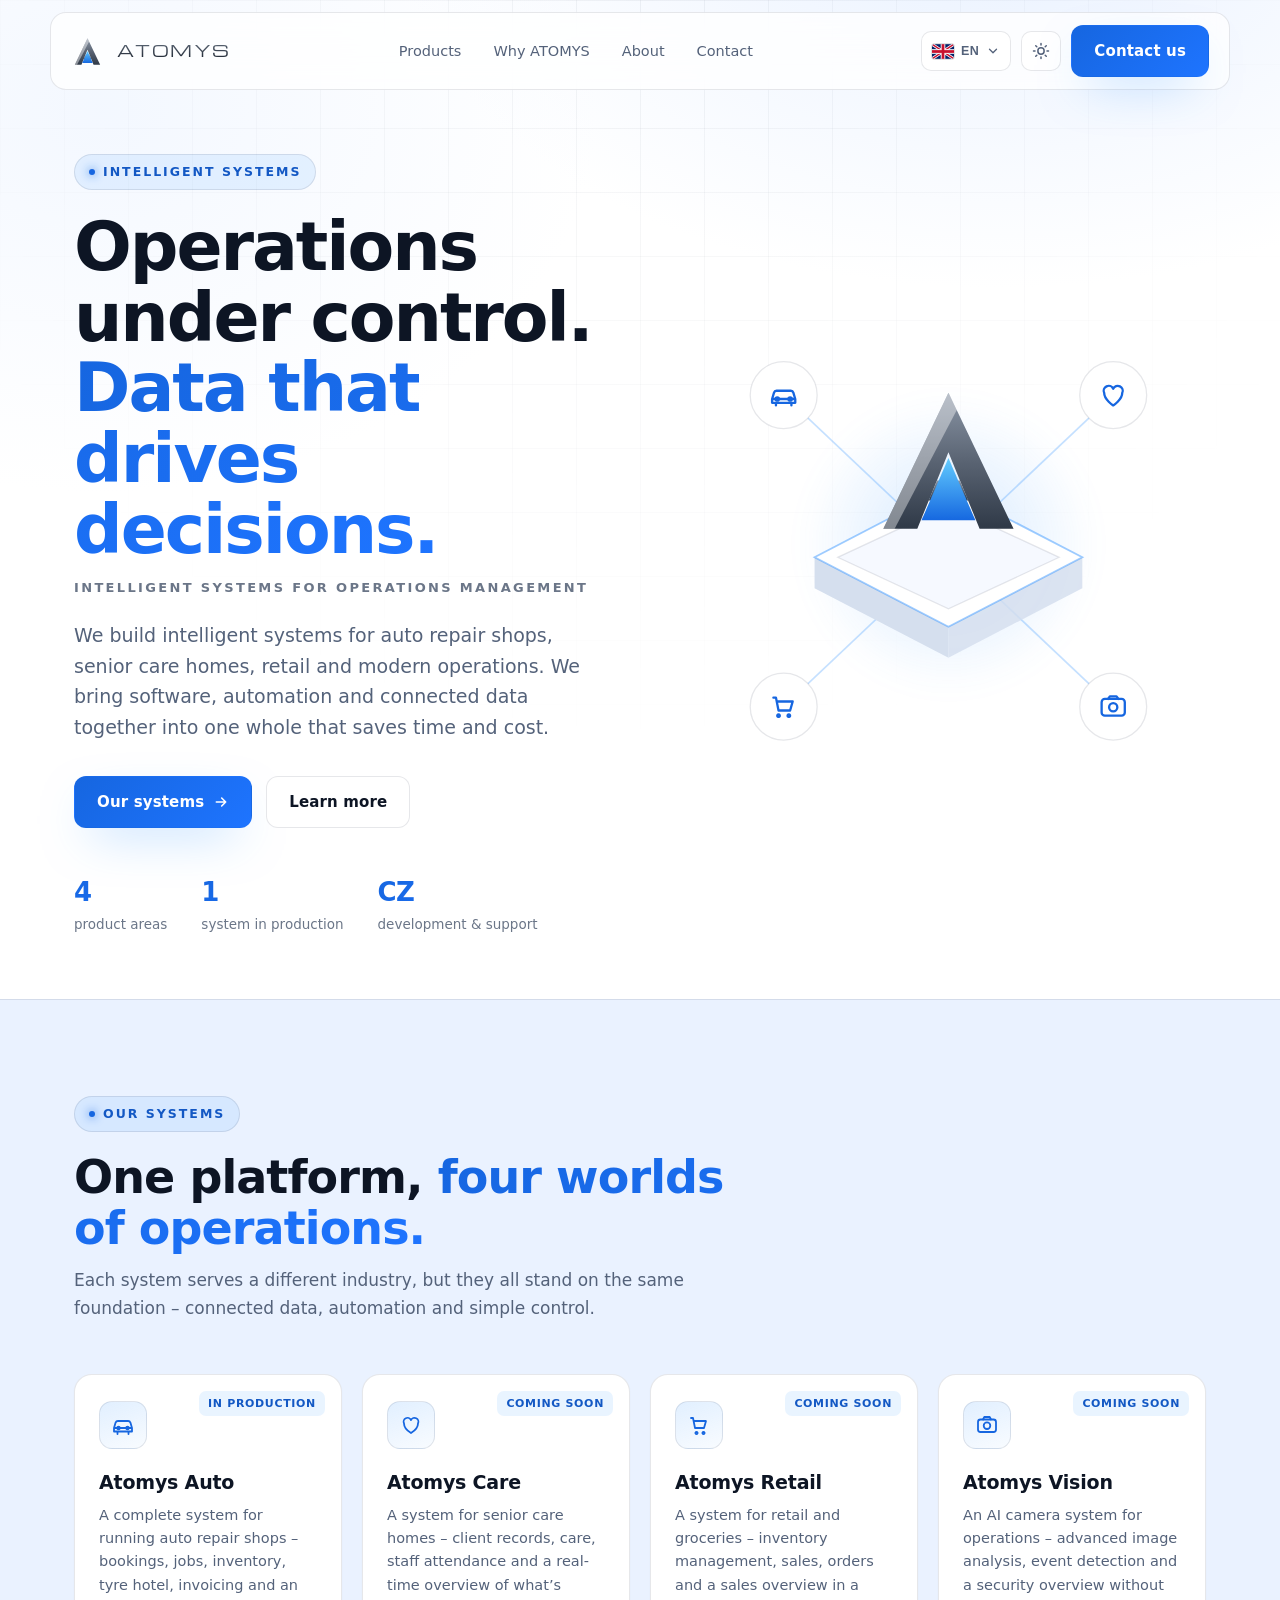
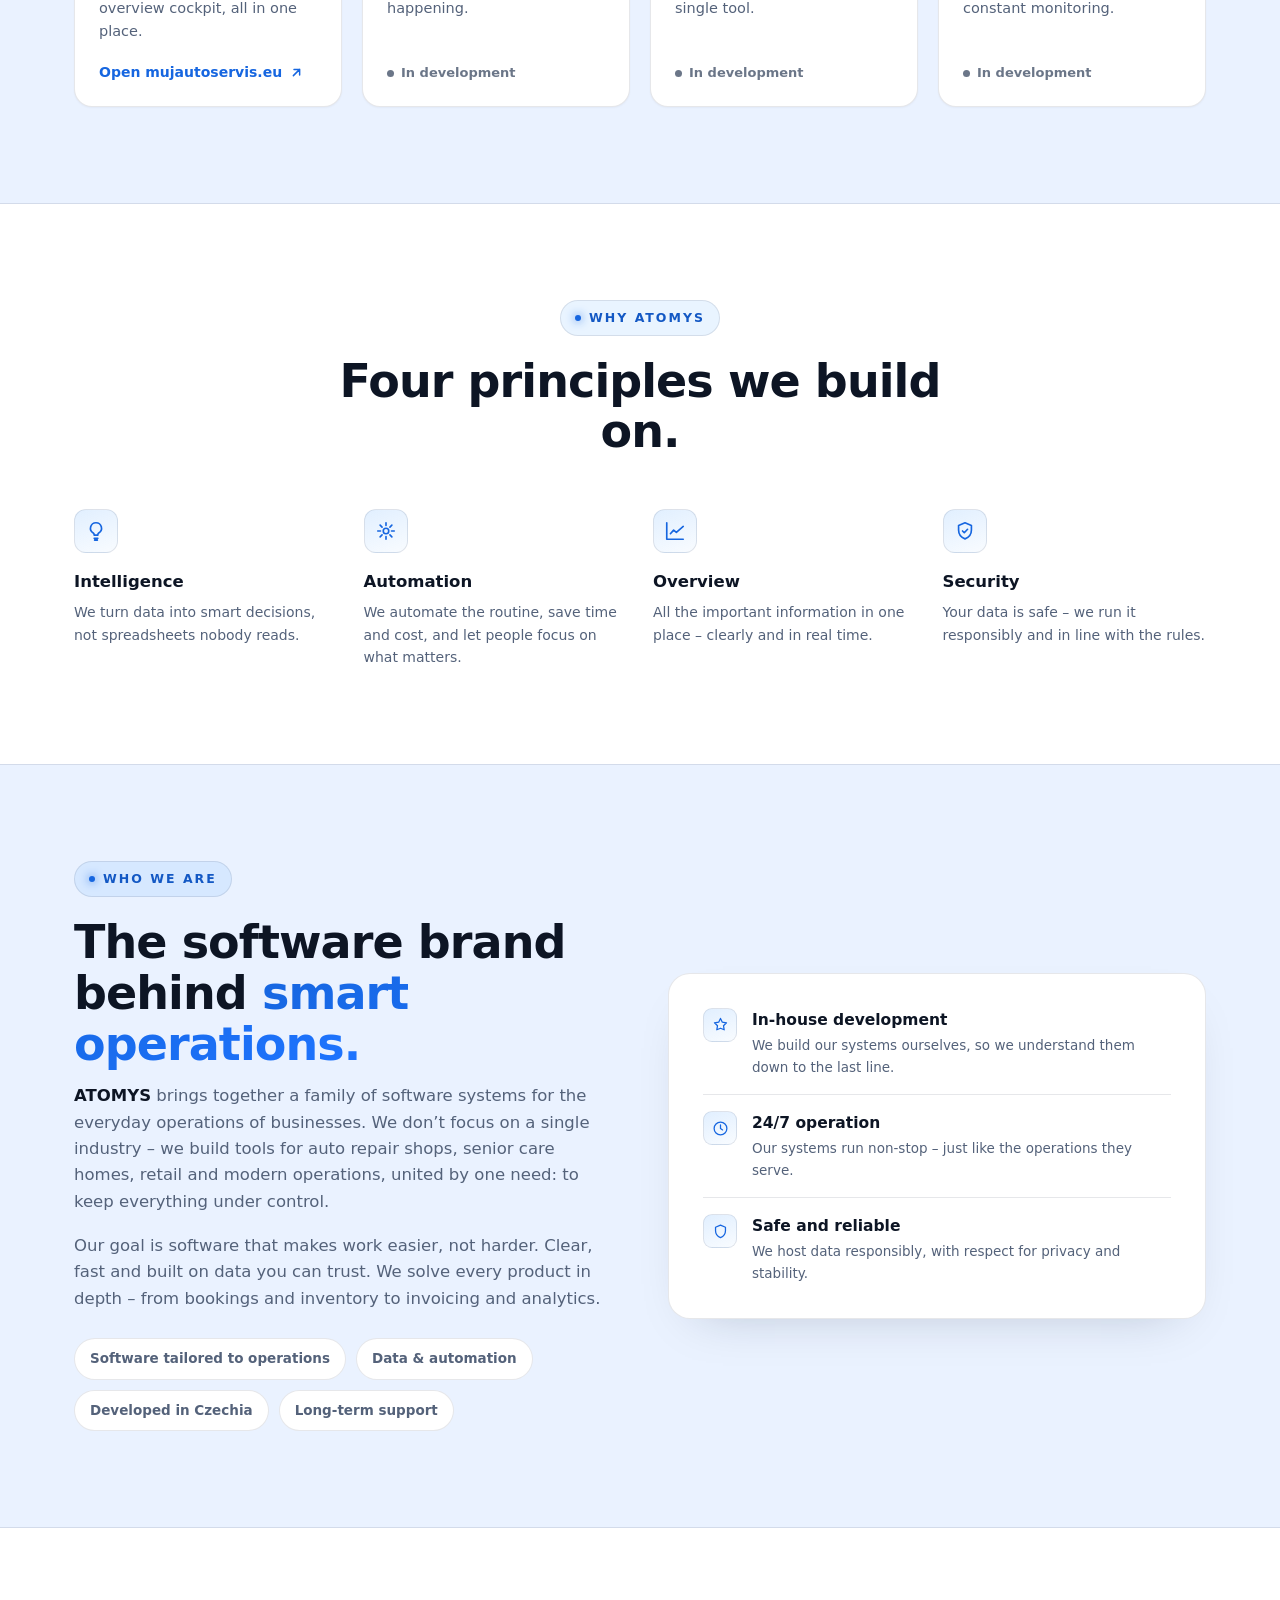
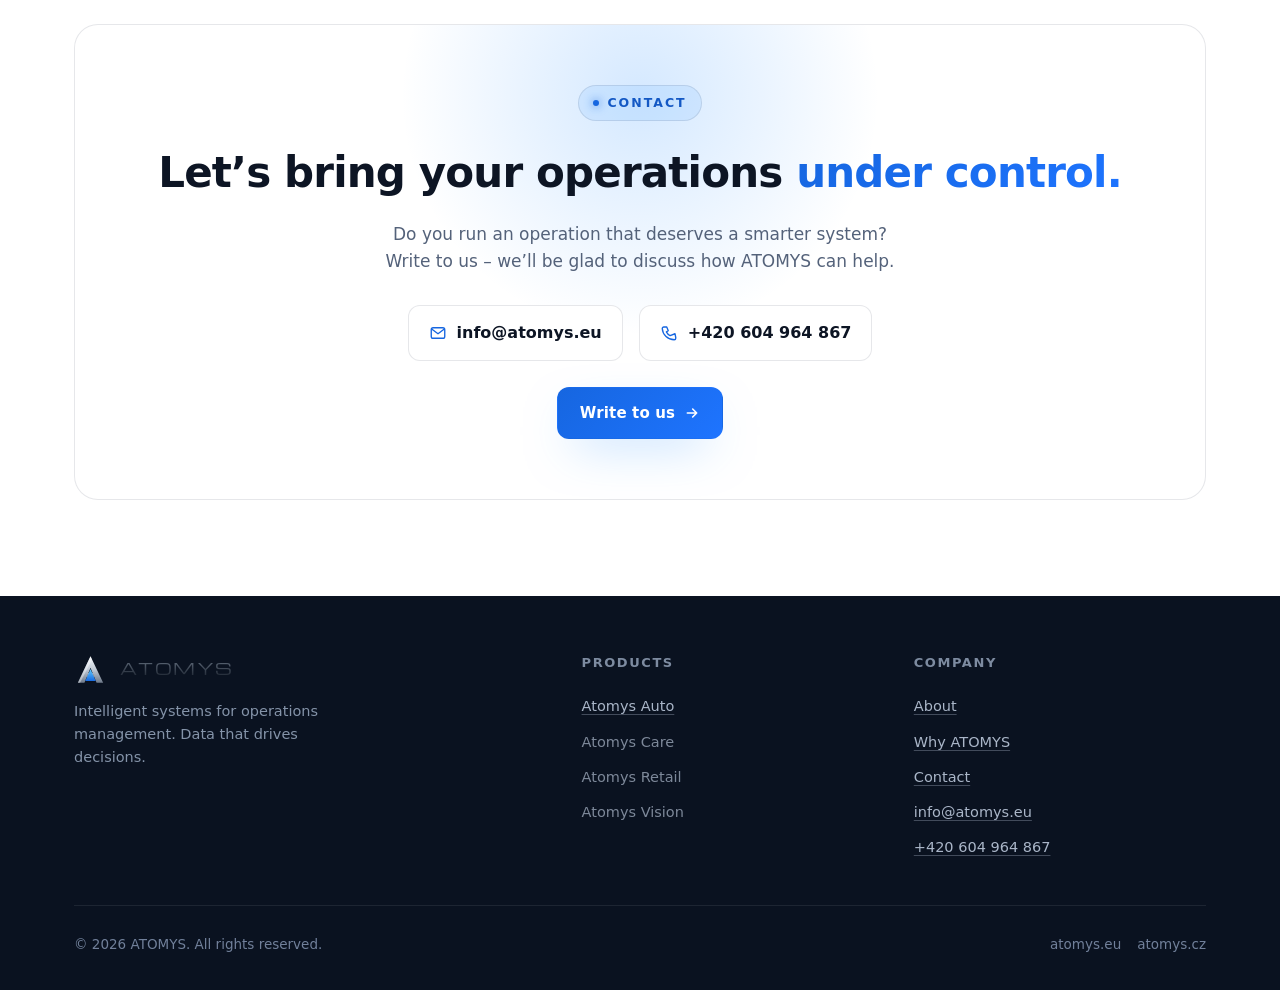
==== commit 86a3886e: "Match brand: metallic A logo + Michroma wordmark - Redesigned A mark (metallic gradient + highlight " ====
--- a/index.html
+++ b/index.html
@@ -23,13 +23,14 @@
 {"@context":"https://schema.org","@type":"Organization","name":"ATOMYS","url":"https://atomys.eu","logo":"https://atomys.eu/og.png","description":"Intelligent systems for auto repair shops, senior care homes, retail and modern operations.","email":"info@atomys.eu","telephone":"+420604964867","sameAs":["https://atomys.cz","https://mujautoservis.eu"],"areaServed":"CZ"}
 </script>
 
-<link rel="icon" href="data:image/svg+xml,%3Csvg xmlns='http://www.w3.org/2000/svg' viewBox='0 0 120 110'%3E%3Cpath fill='%23c9d2dc' d='M60 8 L112 104 L88 104 L60 50 L32 104 L8 104 Z'/%3E%3Cpath fill='%232b8fff' d='M60 60 L76 92 L44 92 Z'/%3E%3C/svg%3E">
+<link rel="icon" href="data:image/svg+xml,%3Csvg xmlns='http://www.w3.org/2000/svg' viewBox='0 0 120 120'%3E%3Cpath fill='%23c9d2dc' d='M60 12 L106 108 L82 108 L60 54 L38 108 L14 108 Z'/%3E%3Cpath fill='%232b8fff' d='M60 58 L79 102 L41 102 Z'/%3E%3C/svg%3E">
 
 <!-- anti-flash: hide until the correct language is applied (only when it differs from the hardcoded English) -->
 <script>(function(){try{var s=localStorage.getItem('atomys-lang');var d=location.hostname.indexOf('.cz')>-1?'cs':'en';var l=s||d;if(l&&l!=='en')document.documentElement.setAttribute('data-i18n-pending','1');}catch(e){}})();</script>
 <style>html[data-i18n-pending] body{visibility:hidden}</style>
 
 <style>
+@font-face{font-family:'Michroma';font-style:normal;font-weight:400;font-display:swap;src:url('michroma.woff2') format('woff2')}
 :root{
   --brand:#2b8fff;--brand-2:#48c4ff;--brand-deep:#0d47a1;
   --grad-blue:linear-gradient(135deg,#1666e0 0%,#1e74ff 100%);
@@ -79,8 +80,8 @@
 header{position:sticky;top:0;z-index:100;padding:0 24px;transition:background .3s,border-color .3s}
 .nav-inner{display:flex;align-items:center;justify-content:space-between;gap:14px;padding:12px 20px;margin:12px auto;max-width:var(--maxw);background:var(--nav-bg);backdrop-filter:blur(18px);-webkit-backdrop-filter:blur(18px);border:1px solid var(--border);border-radius:16px}
 .brand{display:flex;align-items:center;gap:11px}
-.brand .mark{width:34px;height:31px;flex:none}
-.brand .word{font-weight:800;font-size:21px;letter-spacing:.26em;padding-left:.13em;line-height:1;background:var(--grad-silver);-webkit-background-clip:text;background-clip:text;color:transparent}
+.brand .mark{width:33px;height:33px;flex:none}
+.brand .word{font-family:'Michroma',-apple-system,"Segoe UI",sans-serif;font-weight:400;font-size:15.5px;letter-spacing:.1em;padding-left:.1em;line-height:1;background:var(--grad-silver);-webkit-background-clip:text;background-clip:text;color:transparent}
 .nav-links{display:flex;align-items:center;gap:4px}
 .nav-links a{font-size:14.5px;font-weight:500;color:var(--text-dim);padding:9px 14px;border-radius:9px;transition:color .2s,background .2s}
 .nav-links a:hover{color:var(--text);background:var(--surface-hover)}
@@ -223,17 +224,18 @@
   <defs>
     <linearGradient id="mk" x1="0" y1="0" x2="0" y2="1"><stop offset="0" stop-color="var(--mk-1)"/><stop offset=".5" stop-color="var(--mk-2)"/><stop offset="1" stop-color="var(--mk-3)"/></linearGradient>
     <linearGradient id="mkBright" x1="0" y1="0" x2="0" y2="1"><stop offset="0" stop-color="#f6f8fb"/><stop offset=".5" stop-color="#c1cad6"/><stop offset="1" stop-color="#6f7a8a"/></linearGradient>
-    <linearGradient id="bl" x1="0" y1="0" x2="0" y2="1"><stop offset="0" stop-color="#54c6ff"/><stop offset="1" stop-color="#1573ff"/></linearGradient>
+    <linearGradient id="bl" x1="0" y1="0" x2="0" y2="1"><stop offset="0" stop-color="#63ccff"/><stop offset="1" stop-color="#1668e0"/></linearGradient>
   </defs>
 </svg>
 
 <header>
   <nav class="nav-inner">
     <a href="#top" class="brand" aria-label="ATOMYS — home">
-      <svg class="mark" viewBox="0 0 120 110" aria-hidden="true" focusable="false">
-        <path fill="url(#mk)" d="M60 6 L114 104 L89 104 L60 49 L31 104 L6 104 Z"/>
-        <path fill="url(#mk)" opacity=".9" d="M44 70 L76 70 L84 85 L36 85 Z"/>
-        <path fill="url(#bl)" d="M60 58 L77 92 L43 92 Z"/>
+      <svg class="mark" viewBox="0 0 120 120" aria-hidden="true" focusable="false">
+        <path fill="url(#mk)" d="M60 12 L106 108 L82 108 L60 54 L38 108 L14 108 Z"/>
+        <path fill="url(#mk)" d="M51.9 74 L68.1 74 L73.9 88 L46.1 88 Z"/>
+        <path fill="#fff" opacity=".45" d="M60 12 L66 24 L22 108 L14 108 Z"/>
+        <path fill="url(#bl)" d="M60 58 L79 102 L41 102 Z"/>
       </svg>
       <span class="word">ATOMYS</span>
     </a>
@@ -299,10 +301,11 @@
           <path d="M304 210 L304 234 L200 288 L200 264 Z" fill="var(--iso-side)" opacity=".82"/>
           <path d="M200 156 L304 210 L200 264 L96 210 Z" fill="var(--surface-solid)" stroke="var(--border-strong)" stroke-width="1.4"/>
           <path d="M200 170 L286 210 L200 250 L114 210 Z" fill="var(--surface-hover)" stroke="var(--border)" stroke-width="1"/>
-          <g transform="translate(200,163) scale(1.15)">
-            <path fill="url(#mk)" d="M0 -66 L44 22 L24 22 L0 -24 L-24 22 L-44 22 Z"/>
-            <path fill="url(#mk)" opacity=".9" d="M-13 -4 L13 -4 L20 12 L-20 12 Z"/>
-            <path fill="url(#bl)" d="M0 -12 L15 24 L-15 24 Z"/>
+          <g transform="translate(200,135) scale(1.1)">
+            <path fill="url(#mk)" d="M0 -48 L46 48 L22 48 L0 -6 L-22 48 L-46 48 Z"/>
+            <path fill="url(#mk)" d="M-8.1 14 L8.1 14 L13.9 28 L-13.9 28 Z"/>
+            <path fill="#fff" opacity=".4" d="M0 -48 L6 -36 L-38 48 L-46 48 Z"/>
+            <path fill="url(#bl)" d="M0 -2 L19 42 L-19 42 Z"/>
           </g>
           <g transform="translate(72,84)"><circle class="node-ring" r="30"/><circle r="26" fill="var(--surface-solid)" stroke="var(--border)"/><g transform="translate(-12,-12)" stroke="var(--brand)" stroke-width="1.8" fill="none" stroke-linecap="round" stroke-linejoin="round"><path d="M3 15l1.5-5a2 2 0 0 1 1.9-1.4h11.2A2 2 0 0 1 19.5 10L21 15M3 15h18v3H3zM6 18v2M18 18v2"/><circle cx="7" cy="15" r="1.3"/><circle cx="17" cy="15" r="1.3"/></g></g>
           <g transform="translate(328,84)"><circle class="node-ring" r="30" style="animation-delay:.85s"/><circle r="26" fill="var(--surface-solid)" stroke="var(--border)"/><g transform="translate(-12,-12)" stroke="var(--brand)" stroke-width="1.8" fill="none" stroke-linecap="round" stroke-linejoin="round"><path d="M12 20s-7-4.4-7-9.6A3.7 3.7 0 0 1 12 7a3.7 3.7 0 0 1 7 3.4C19 15.6 12 20 12 20z"/></g></g>
@@ -452,10 +455,11 @@
     <div class="foot-grid">
       <div>
         <div class="brand">
-          <svg class="mark" viewBox="0 0 120 110" aria-hidden="true" focusable="false">
-            <path fill="url(#mkBright)" d="M60 6 L114 104 L89 104 L60 49 L31 104 L6 104 Z"/>
-            <path fill="url(#mkBright)" opacity=".9" d="M44 70 L76 70 L84 85 L36 85 Z"/>
-            <path fill="url(#bl)" d="M60 58 L77 92 L43 92 Z"/>
+          <svg class="mark" viewBox="0 0 120 120" aria-hidden="true" focusable="false">
+            <path fill="url(#mkBright)" d="M60 12 L106 108 L82 108 L60 54 L38 108 L14 108 Z"/>
+            <path fill="url(#mkBright)" d="M51.9 74 L68.1 74 L73.9 88 L46.1 88 Z"/>
+            <path fill="#fff" opacity=".4" d="M60 12 L66 24 L22 108 L14 108 Z"/>
+            <path fill="url(#bl)" d="M60 58 L79 102 L41 102 Z"/>
           </svg>
           <span class="word">ATOMYS</span>
         </div>
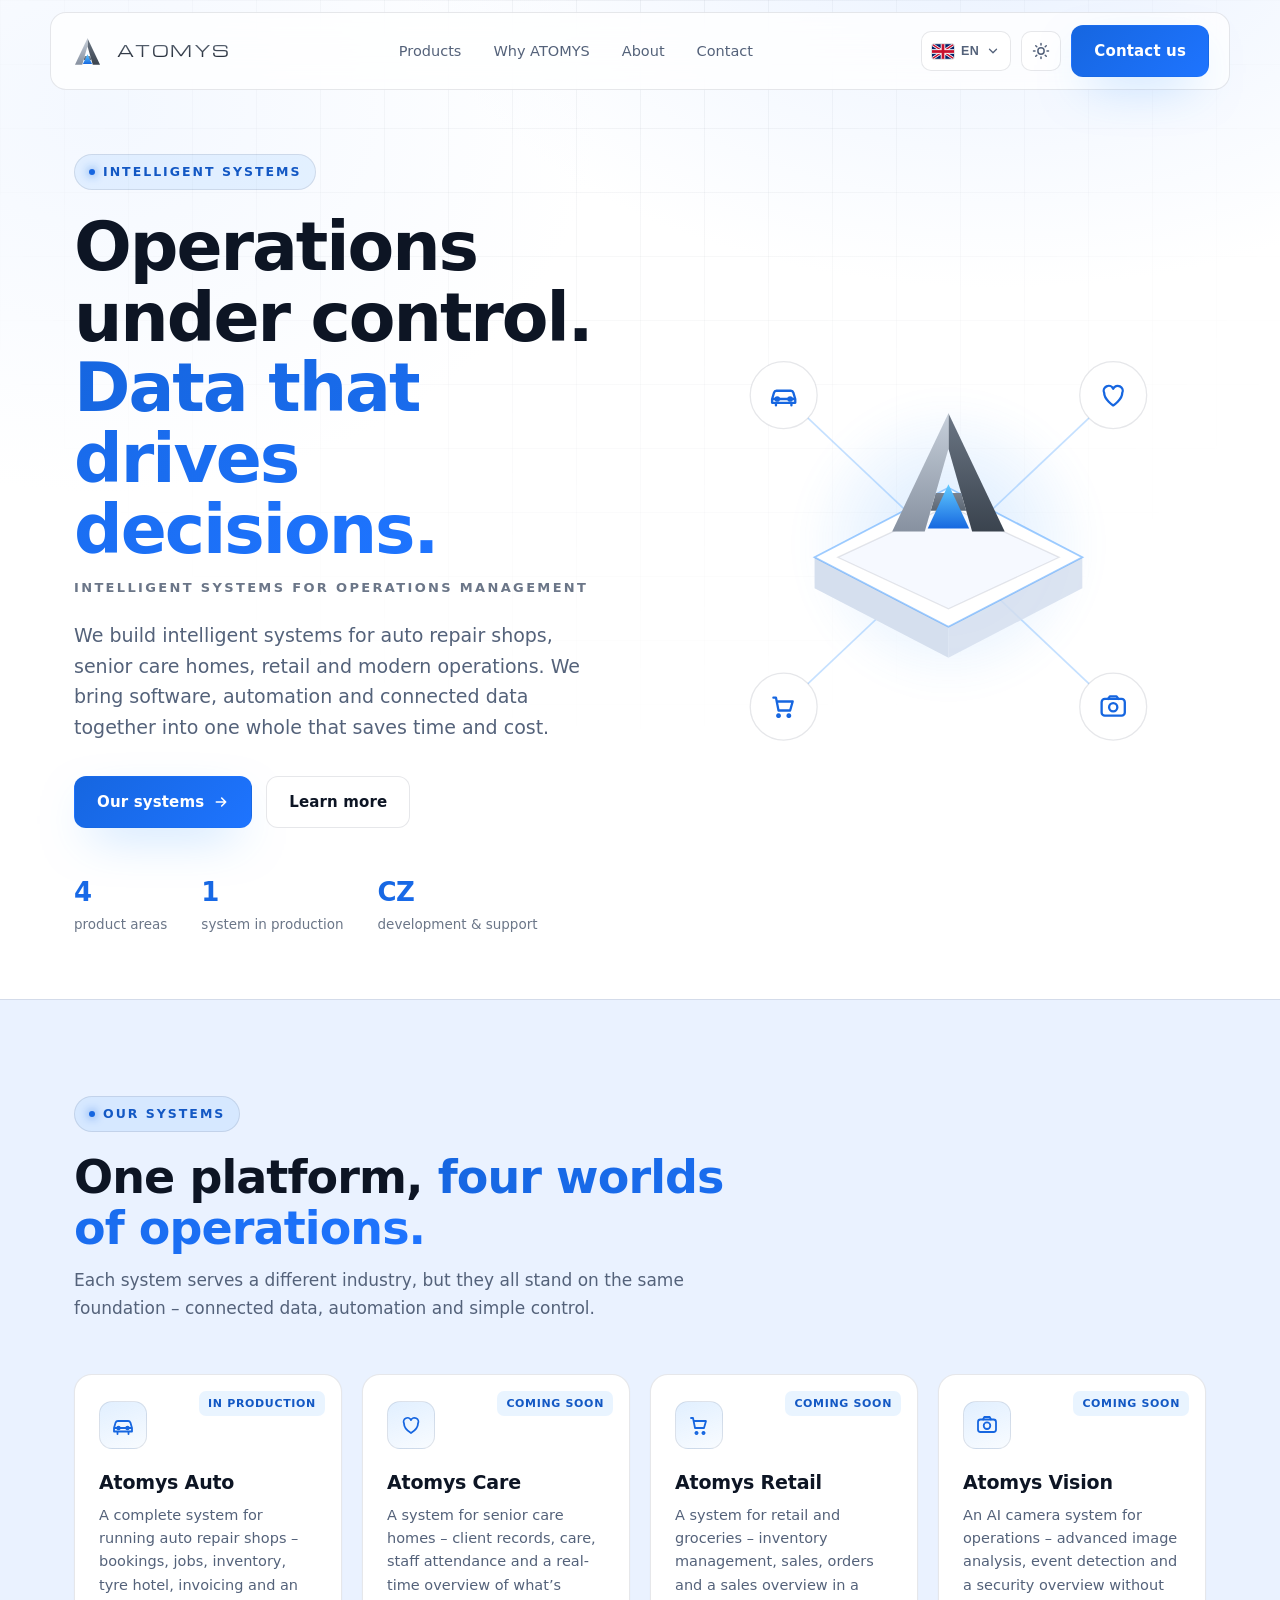
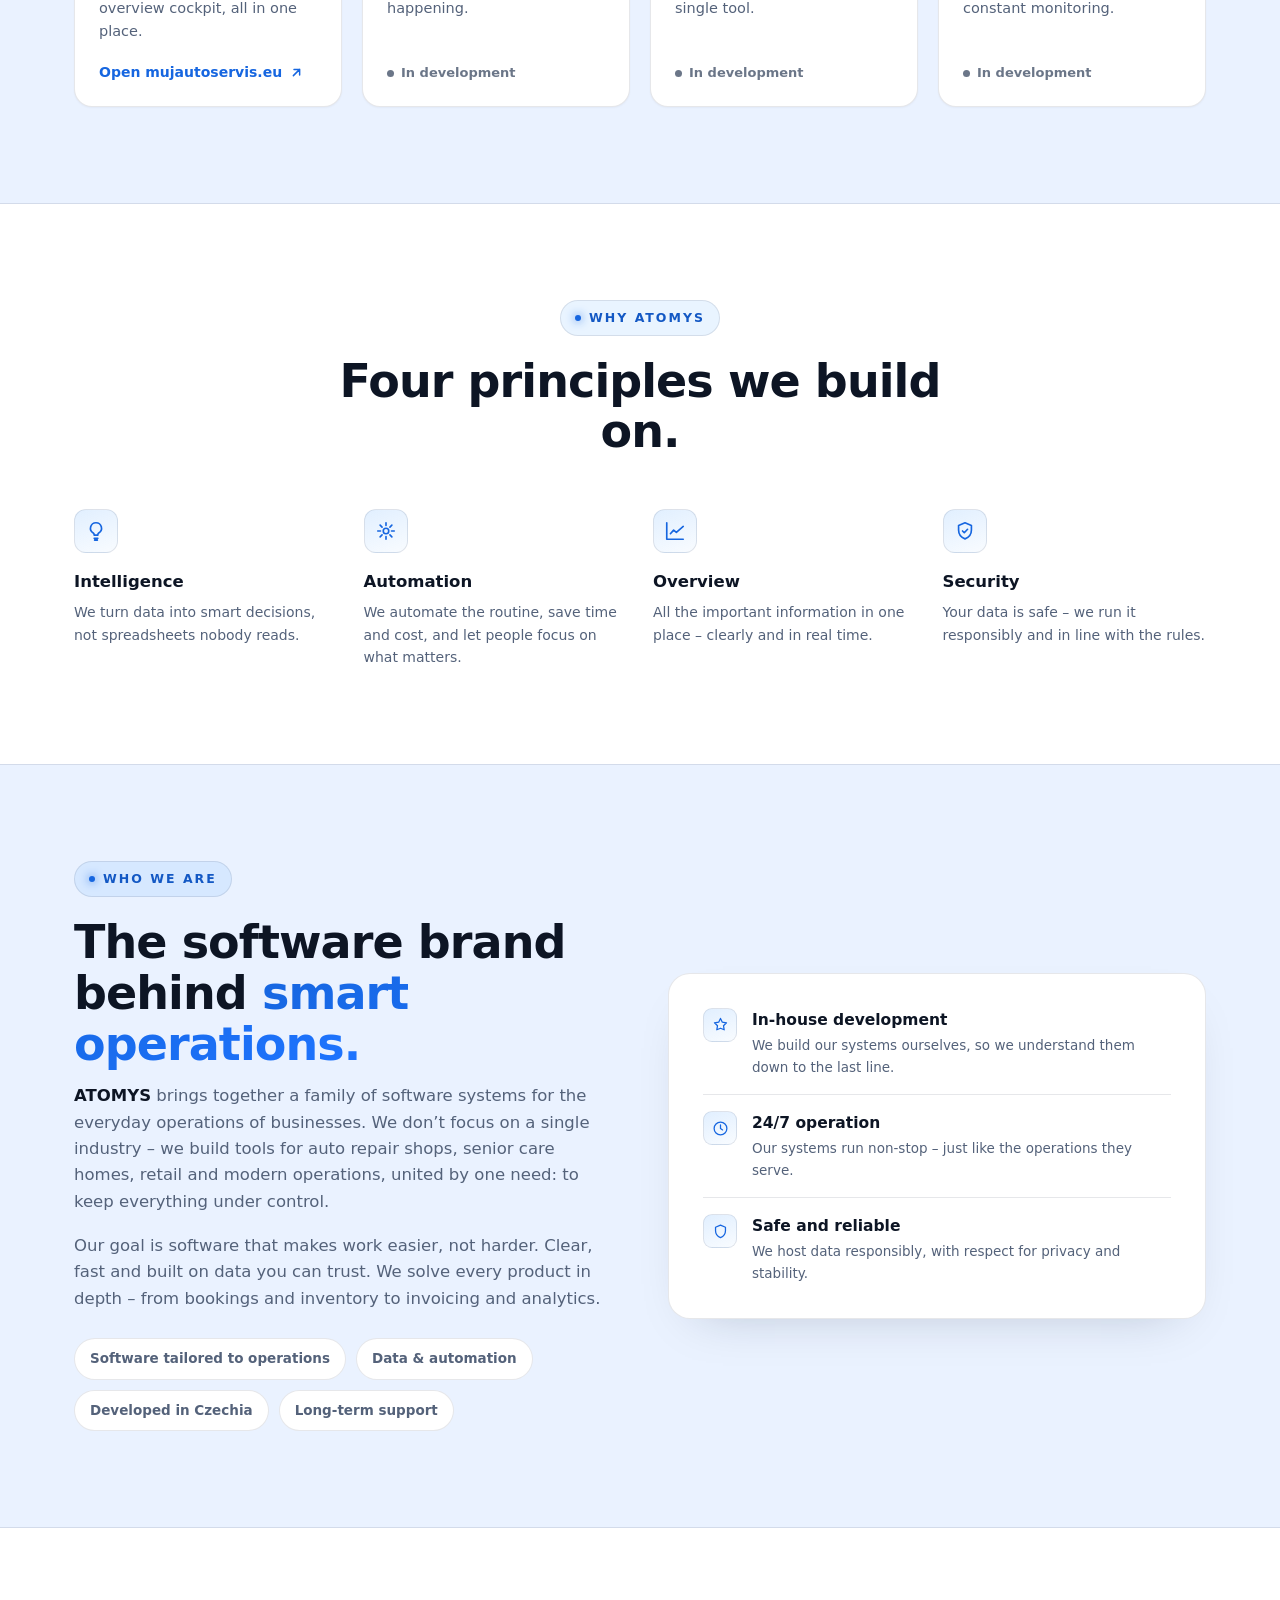
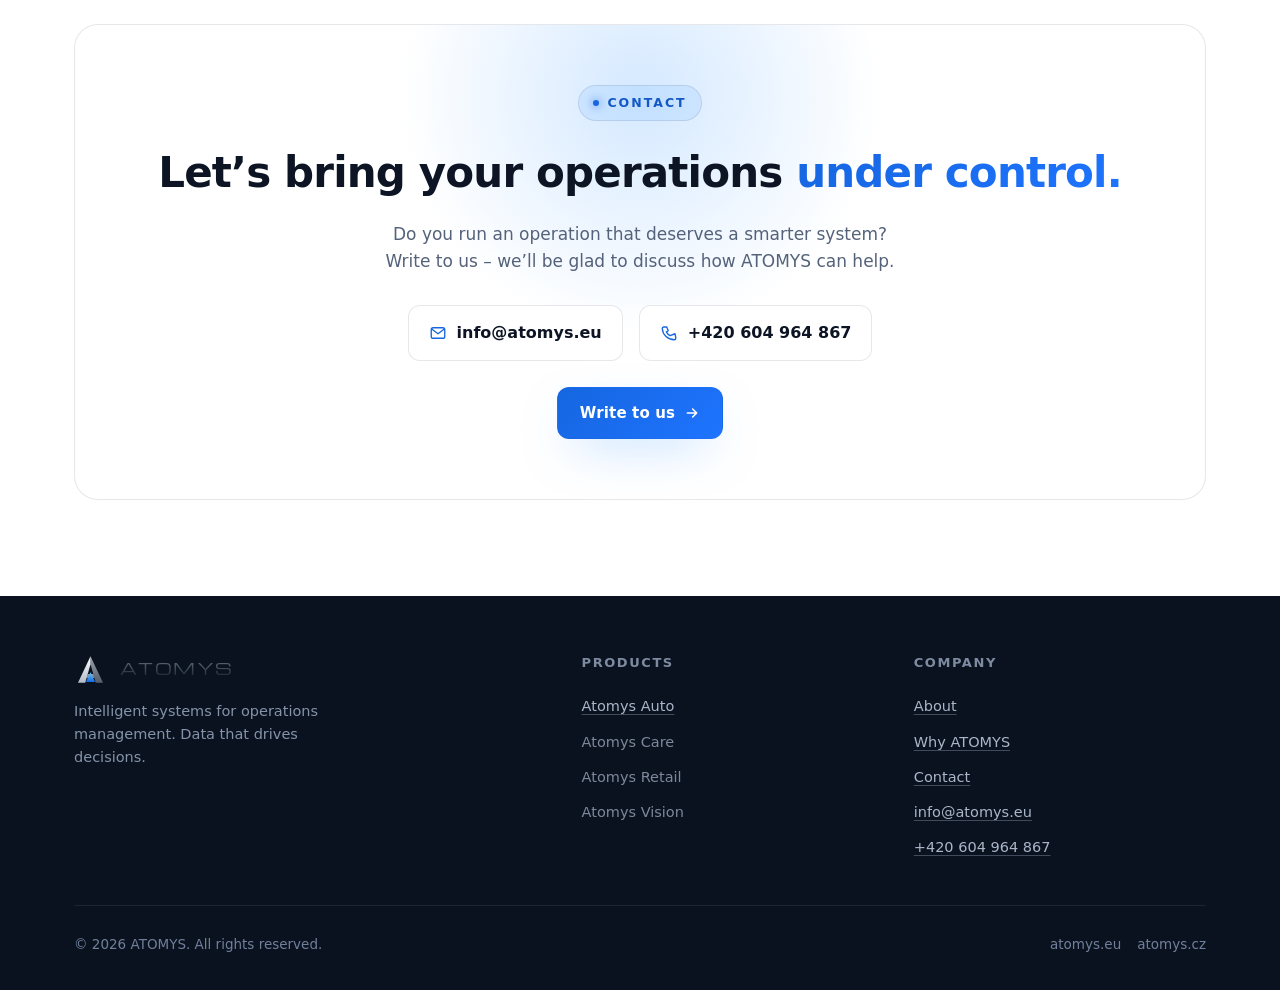
==== commit 24a22e3c: "Rework A logo to match brand: two-tone metallic folded-ribbon - A is now two bars (bright left / dar" ====
--- a/index.html
+++ b/index.html
@@ -23,7 +23,7 @@
 {"@context":"https://schema.org","@type":"Organization","name":"ATOMYS","url":"https://atomys.eu","logo":"https://atomys.eu/og.png","description":"Intelligent systems for auto repair shops, senior care homes, retail and modern operations.","email":"info@atomys.eu","telephone":"+420604964867","sameAs":["https://atomys.cz","https://mujautoservis.eu"],"areaServed":"CZ"}
 </script>
 
-<link rel="icon" href="data:image/svg+xml,%3Csvg xmlns='http://www.w3.org/2000/svg' viewBox='0 0 120 120'%3E%3Cpath fill='%23c9d2dc' d='M60 12 L106 108 L82 108 L60 54 L38 108 L14 108 Z'/%3E%3Cpath fill='%232b8fff' d='M60 58 L79 102 L41 102 Z'/%3E%3C/svg%3E">
+<link rel="icon" href="data:image/svg+xml,%3Csvg xmlns='http://www.w3.org/2000/svg' viewBox='0 0 100 100'%3E%3Cpath fill='%237c8794' d='M50 10 L88 90 L66 90 L50 34 Z'/%3E%3Cpath fill='%23d5dce4' d='M50 10 L12 90 L34 90 L50 34 Z'/%3E%3Cpath fill='%232b8fff' d='M50 58 L36 88 L64 88 Z'/%3E%3C/svg%3E">
 
 <!-- anti-flash: hide until the correct language is applied (only when it differs from the hardcoded English) -->
 <script>(function(){try{var s=localStorage.getItem('atomys-lang');var d=location.hostname.indexOf('.cz')>-1?'cs':'en';var l=s||d;if(l&&l!=='en')document.documentElement.setAttribute('data-i18n-pending','1');}catch(e){}})();</script>
@@ -46,6 +46,7 @@
   --nav-bg:rgba(9,13,20,.72);--chip-bg:rgba(43,143,255,.12);--chip-text:#7cc0ff;
   --hero-glow:rgba(43,143,255,.32);--card-icon-bg:linear-gradient(160deg,rgba(43,143,255,.18),rgba(43,143,255,.04));
   --footer-bg:#060910;--iso-side:#090e17;--mk-1:#f6f8fb;--mk-2:#c1cad6;--mk-3:#6f7a8a;
+  --aL1:#ffffff;--aL2:#b2bcc8;--aR1:#9aa4b0;--aR2:#545e6a;--aX1:#96a0ac;--aX2:#78828e;
 }
 [data-theme="light"]{
   --bg:#ffffff;--bg-grad-1:#eaf2ff;--bg-grad-2:#ffffff;
@@ -56,6 +57,7 @@
   --hero-glow:rgba(43,143,255,.20);--card-icon-bg:linear-gradient(160deg,rgba(43,143,255,.14),rgba(43,143,255,.03));
   --footer-bg:#0a1220;--grad-silver:linear-gradient(180deg,#5b6675 0%,#1f2733 100%);
   --brand:#1666e0;--iso-side:#d5dfee;--mk-1:#8b96a6;--mk-2:#5a6473;--mk-3:#2f3947;
+  --aL1:#c6cfda;--aL2:#8791a0;--aR1:#6b7684;--aR2:#3a434e;--aX1:#7a8492;--aX2:#5c6672;
 }
 *{box-sizing:border-box;margin:0;padding:0}
 html{scroll-behavior:smooth;-webkit-text-size-adjust:100%}
@@ -225,17 +227,23 @@
     <linearGradient id="mk" x1="0" y1="0" x2="0" y2="1"><stop offset="0" stop-color="var(--mk-1)"/><stop offset=".5" stop-color="var(--mk-2)"/><stop offset="1" stop-color="var(--mk-3)"/></linearGradient>
     <linearGradient id="mkBright" x1="0" y1="0" x2="0" y2="1"><stop offset="0" stop-color="#f6f8fb"/><stop offset=".5" stop-color="#c1cad6"/><stop offset="1" stop-color="#6f7a8a"/></linearGradient>
     <linearGradient id="bl" x1="0" y1="0" x2="0" y2="1"><stop offset="0" stop-color="#63ccff"/><stop offset="1" stop-color="#1668e0"/></linearGradient>
+    <linearGradient id="aL" x1="0" y1="0" x2="0" y2="1"><stop offset="0" stop-color="var(--aL1)"/><stop offset="1" stop-color="var(--aL2)"/></linearGradient>
+    <linearGradient id="aR" x1="0" y1="0" x2="0" y2="1"><stop offset="0" stop-color="var(--aR1)"/><stop offset="1" stop-color="var(--aR2)"/></linearGradient>
+    <linearGradient id="aX" x1="0" y1="0" x2="0" y2="1"><stop offset="0" stop-color="var(--aX1)"/><stop offset="1" stop-color="var(--aX2)"/></linearGradient>
+    <linearGradient id="aLb" x1="0" y1="0" x2="0" y2="1"><stop offset="0" stop-color="#ffffff"/><stop offset="1" stop-color="#b2bcc8"/></linearGradient>
+    <linearGradient id="aRb" x1="0" y1="0" x2="0" y2="1"><stop offset="0" stop-color="#9aa4b0"/><stop offset="1" stop-color="#545e6a"/></linearGradient>
+    <linearGradient id="aXb" x1="0" y1="0" x2="0" y2="1"><stop offset="0" stop-color="#96a0ac"/><stop offset="1" stop-color="#78828e"/></linearGradient>
   </defs>
 </svg>
 
 <header>
   <nav class="nav-inner">
     <a href="#top" class="brand" aria-label="ATOMYS — home">
-      <svg class="mark" viewBox="0 0 120 120" aria-hidden="true" focusable="false">
-        <path fill="url(#mk)" d="M60 12 L106 108 L82 108 L60 54 L38 108 L14 108 Z"/>
-        <path fill="url(#mk)" d="M51.9 74 L68.1 74 L73.9 88 L46.1 88 Z"/>
-        <path fill="#fff" opacity=".45" d="M60 12 L66 24 L22 108 L14 108 Z"/>
-        <path fill="url(#bl)" d="M60 58 L79 102 L41 102 Z"/>
+      <svg class="mark" viewBox="0 0 100 100" aria-hidden="true" focusable="false">
+        <path fill="url(#aR)" d="M50 10 L88 90 L66 90 L50 34 Z"/>
+        <path fill="url(#aX)" d="M41.4 64 L58.6 64 L62 76 L38 76 Z"/>
+        <path fill="url(#aL)" d="M50 10 L12 90 L34 90 L50 34 Z"/>
+        <path fill="url(#bl)" d="M50 58 L36 88 L64 88 Z"/>
       </svg>
       <span class="word">ATOMYS</span>
     </a>
@@ -301,11 +309,11 @@
           <path d="M304 210 L304 234 L200 288 L200 264 Z" fill="var(--iso-side)" opacity=".82"/>
           <path d="M200 156 L304 210 L200 264 L96 210 Z" fill="var(--surface-solid)" stroke="var(--border-strong)" stroke-width="1.4"/>
           <path d="M200 170 L286 210 L200 250 L114 210 Z" fill="var(--surface-hover)" stroke="var(--border)" stroke-width="1"/>
-          <g transform="translate(200,135) scale(1.1)">
-            <path fill="url(#mk)" d="M0 -48 L46 48 L22 48 L0 -6 L-22 48 L-46 48 Z"/>
-            <path fill="url(#mk)" d="M-8.1 14 L8.1 14 L13.9 28 L-13.9 28 Z"/>
-            <path fill="#fff" opacity=".4" d="M0 -48 L6 -36 L-38 48 L-46 48 Z"/>
-            <path fill="url(#bl)" d="M0 -2 L19 42 L-19 42 Z"/>
+          <g transform="translate(200,144) scale(1.15)">
+            <path fill="url(#aR)" d="M0 -40 L38 40 L16 40 L0 -16 Z"/>
+            <path fill="url(#aX)" d="M-8.6 14 L8.6 14 L12 26 L-12 26 Z"/>
+            <path fill="url(#aL)" d="M0 -40 L-38 40 L-16 40 L0 -16 Z"/>
+            <path fill="url(#bl)" d="M0 8 L-14 38 L14 38 Z"/>
           </g>
           <g transform="translate(72,84)"><circle class="node-ring" r="30"/><circle r="26" fill="var(--surface-solid)" stroke="var(--border)"/><g transform="translate(-12,-12)" stroke="var(--brand)" stroke-width="1.8" fill="none" stroke-linecap="round" stroke-linejoin="round"><path d="M3 15l1.5-5a2 2 0 0 1 1.9-1.4h11.2A2 2 0 0 1 19.5 10L21 15M3 15h18v3H3zM6 18v2M18 18v2"/><circle cx="7" cy="15" r="1.3"/><circle cx="17" cy="15" r="1.3"/></g></g>
           <g transform="translate(328,84)"><circle class="node-ring" r="30" style="animation-delay:.85s"/><circle r="26" fill="var(--surface-solid)" stroke="var(--border)"/><g transform="translate(-12,-12)" stroke="var(--brand)" stroke-width="1.8" fill="none" stroke-linecap="round" stroke-linejoin="round"><path d="M12 20s-7-4.4-7-9.6A3.7 3.7 0 0 1 12 7a3.7 3.7 0 0 1 7 3.4C19 15.6 12 20 12 20z"/></g></g>
@@ -455,11 +463,11 @@
     <div class="foot-grid">
       <div>
         <div class="brand">
-          <svg class="mark" viewBox="0 0 120 120" aria-hidden="true" focusable="false">
-            <path fill="url(#mkBright)" d="M60 12 L106 108 L82 108 L60 54 L38 108 L14 108 Z"/>
-            <path fill="url(#mkBright)" d="M51.9 74 L68.1 74 L73.9 88 L46.1 88 Z"/>
-            <path fill="#fff" opacity=".4" d="M60 12 L66 24 L22 108 L14 108 Z"/>
-            <path fill="url(#bl)" d="M60 58 L79 102 L41 102 Z"/>
+          <svg class="mark" viewBox="0 0 100 100" aria-hidden="true" focusable="false">
+            <path fill="url(#aRb)" d="M50 10 L88 90 L66 90 L50 34 Z"/>
+            <path fill="url(#aXb)" d="M41.4 64 L58.6 64 L62 76 L38 76 Z"/>
+            <path fill="url(#aLb)" d="M50 10 L12 90 L34 90 L50 34 Z"/>
+            <path fill="url(#bl)" d="M50 58 L36 88 L64 88 Z"/>
           </svg>
           <span class="word">ATOMYS</span>
         </div>
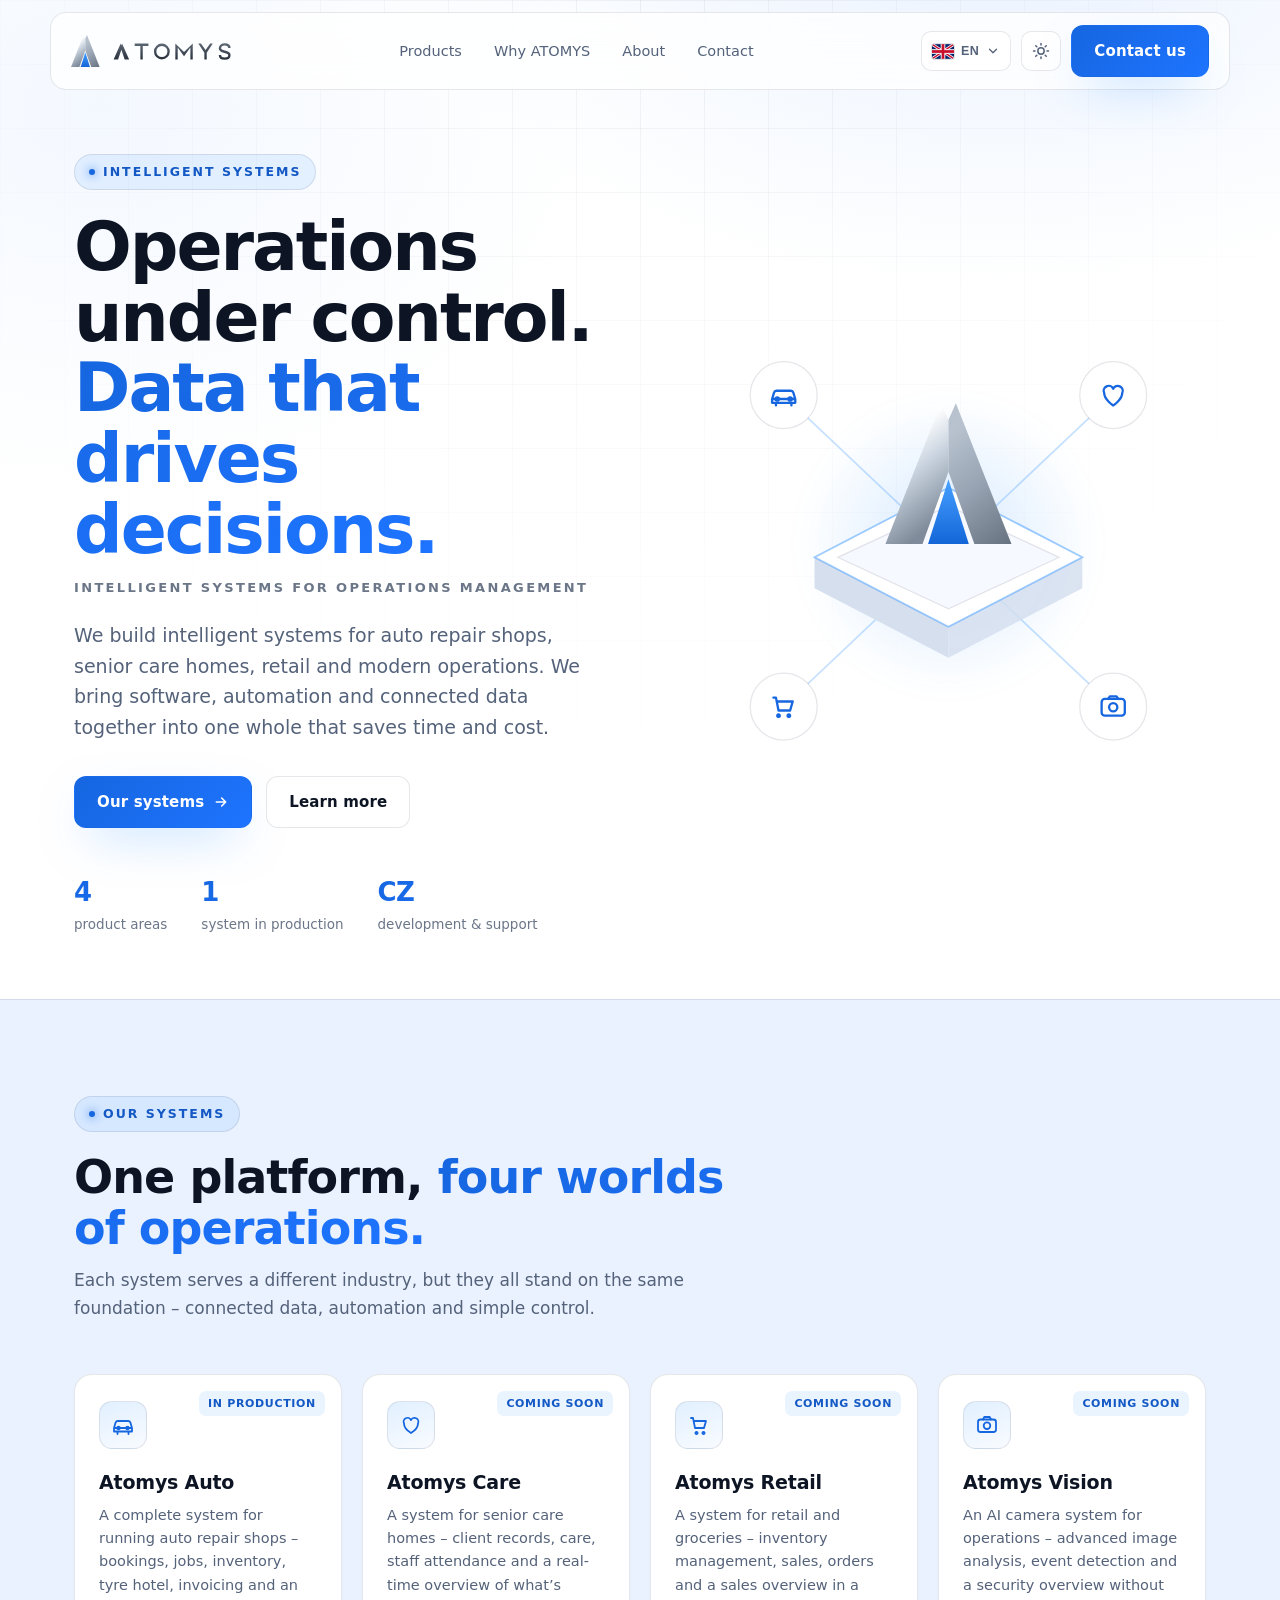
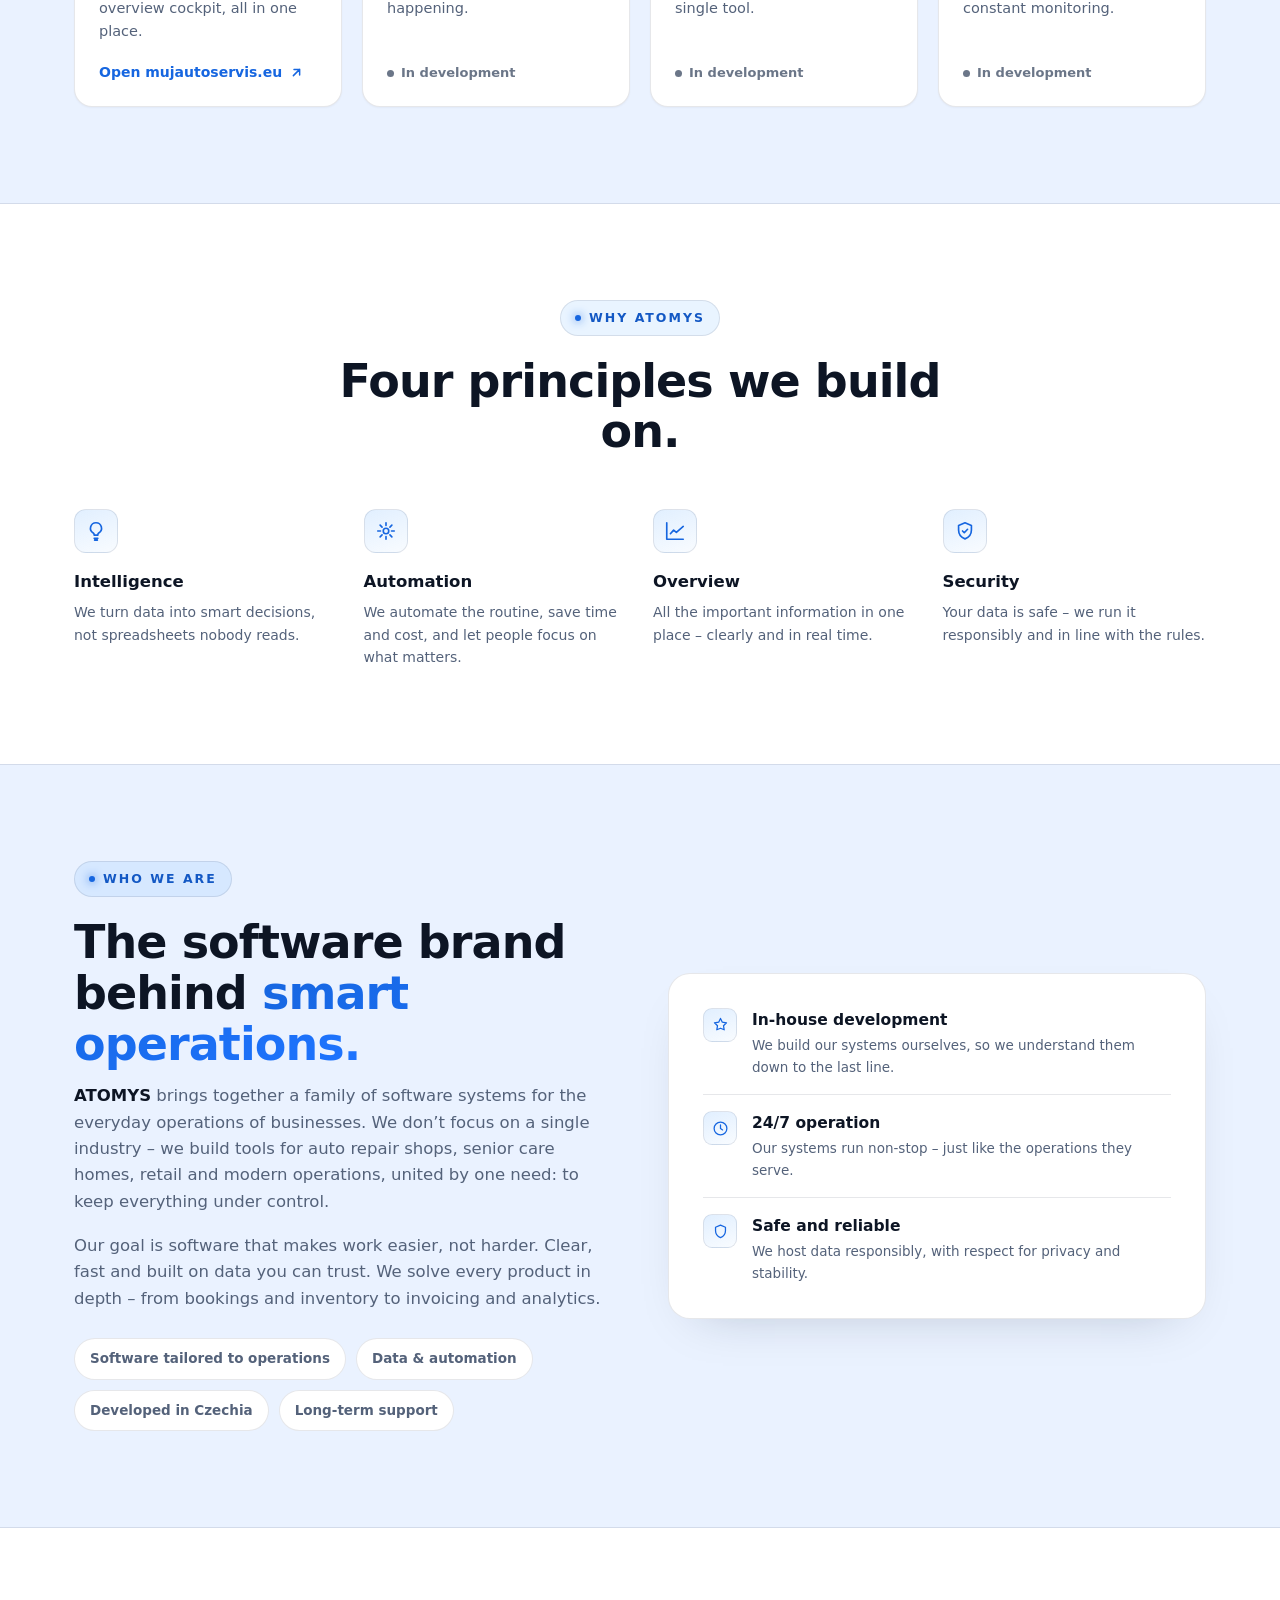
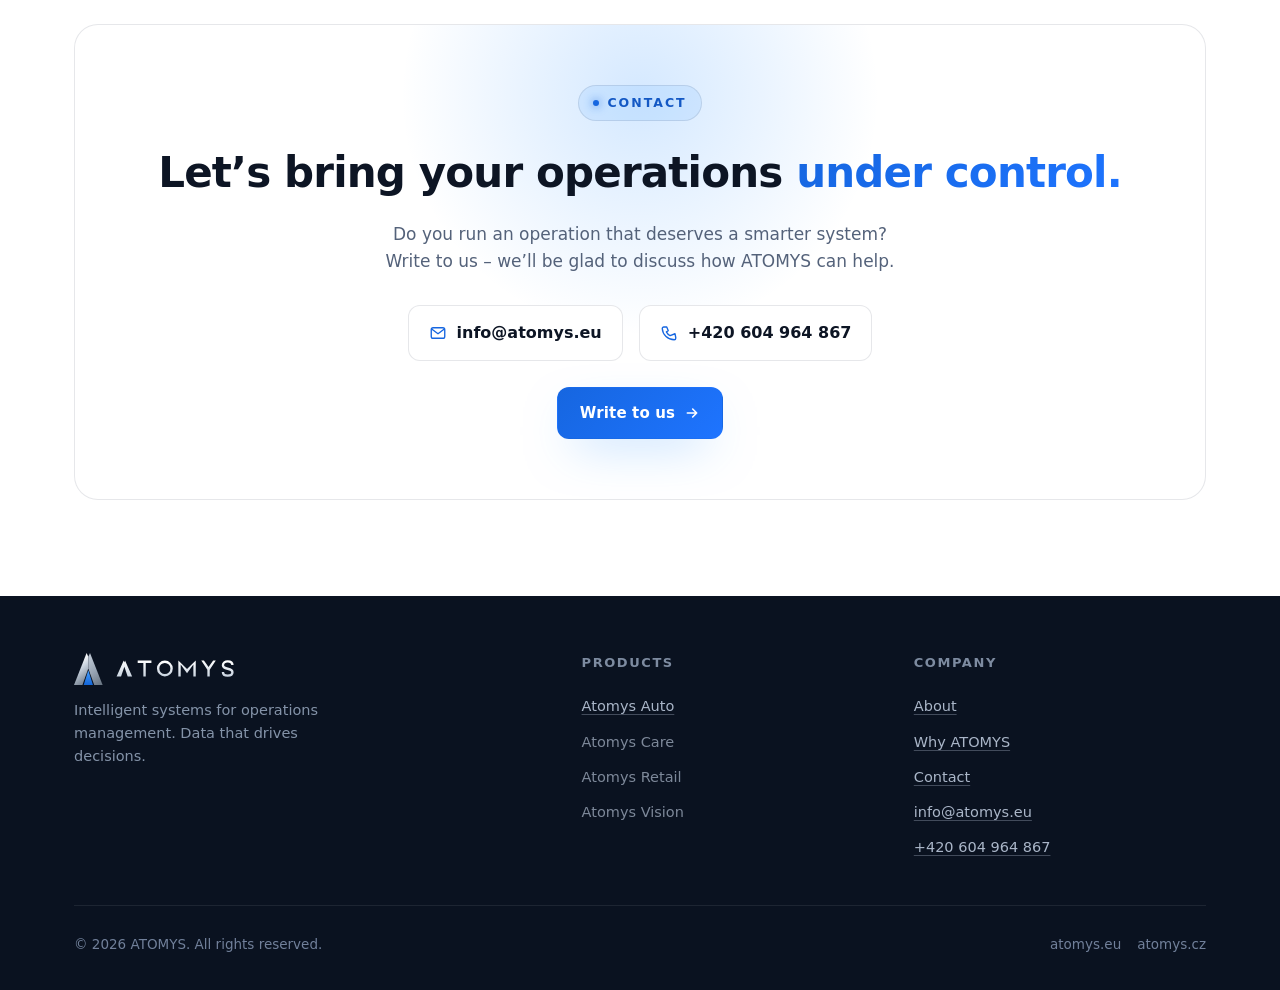
==== commit df6f9536: "Use real ATOMYS vector logo (mark + wordmark) from brand kit - Replaced recreated logo with the actu" ====
--- a/index.html
+++ b/index.html
@@ -23,14 +23,13 @@
 {"@context":"https://schema.org","@type":"Organization","name":"ATOMYS","url":"https://atomys.eu","logo":"https://atomys.eu/og.png","description":"Intelligent systems for auto repair shops, senior care homes, retail and modern operations.","email":"info@atomys.eu","telephone":"+420604964867","sameAs":["https://atomys.cz","https://mujautoservis.eu"],"areaServed":"CZ"}
 </script>
 
-<link rel="icon" href="data:image/svg+xml,%3Csvg xmlns='http://www.w3.org/2000/svg' viewBox='0 0 100 100'%3E%3Cpath fill='%237c8794' d='M50 10 L88 90 L66 90 L50 34 Z'/%3E%3Cpath fill='%23d5dce4' d='M50 10 L12 90 L34 90 L50 34 Z'/%3E%3Cpath fill='%232b8fff' d='M50 58 L36 88 L64 88 Z'/%3E%3C/svg%3E">
+<link rel="icon" type="image/svg+xml" href="atomys-brand/atomys-mark-tile.svg">
 
 <!-- anti-flash: hide until the correct language is applied (only when it differs from the hardcoded English) -->
 <script>(function(){try{var s=localStorage.getItem('atomys-lang');var d=location.hostname.indexOf('.cz')>-1?'cs':'en';var l=s||d;if(l&&l!=='en')document.documentElement.setAttribute('data-i18n-pending','1');}catch(e){}})();</script>
 <style>html[data-i18n-pending] body{visibility:hidden}</style>
 
 <style>
-@font-face{font-family:'Michroma';font-style:normal;font-weight:400;font-display:swap;src:url('michroma.woff2') format('woff2')}
 :root{
   --brand:#2b8fff;--brand-2:#48c4ff;--brand-deep:#0d47a1;
   --grad-blue:linear-gradient(135deg,#1666e0 0%,#1e74ff 100%);
@@ -46,7 +45,7 @@
   --nav-bg:rgba(9,13,20,.72);--chip-bg:rgba(43,143,255,.12);--chip-text:#7cc0ff;
   --hero-glow:rgba(43,143,255,.32);--card-icon-bg:linear-gradient(160deg,rgba(43,143,255,.18),rgba(43,143,255,.04));
   --footer-bg:#060910;--iso-side:#090e17;--mk-1:#f6f8fb;--mk-2:#c1cad6;--mk-3:#6f7a8a;
-  --aL1:#ffffff;--aL2:#b2bcc8;--aR1:#9aa4b0;--aR2:#545e6a;--aX1:#96a0ac;--aX2:#78828e;
+  --word1:#ffffff;--word2:#cbd5e1;
 }
 [data-theme="light"]{
   --bg:#ffffff;--bg-grad-1:#eaf2ff;--bg-grad-2:#ffffff;
@@ -57,7 +56,7 @@
   --hero-glow:rgba(43,143,255,.20);--card-icon-bg:linear-gradient(160deg,rgba(43,143,255,.14),rgba(43,143,255,.03));
   --footer-bg:#0a1220;--grad-silver:linear-gradient(180deg,#5b6675 0%,#1f2733 100%);
   --brand:#1666e0;--iso-side:#d5dfee;--mk-1:#8b96a6;--mk-2:#5a6473;--mk-3:#2f3947;
-  --aL1:#c6cfda;--aL2:#8791a0;--aR1:#6b7684;--aR2:#3a434e;--aX1:#7a8492;--aX2:#5c6672;
+  --word1:#5c6673;--word2:#2b333f;
 }
 *{box-sizing:border-box;margin:0;padding:0}
 html{scroll-behavior:smooth;-webkit-text-size-adjust:100%}
@@ -82,8 +81,8 @@
 header{position:sticky;top:0;z-index:100;padding:0 24px;transition:background .3s,border-color .3s}
 .nav-inner{display:flex;align-items:center;justify-content:space-between;gap:14px;padding:12px 20px;margin:12px auto;max-width:var(--maxw);background:var(--nav-bg);backdrop-filter:blur(18px);-webkit-backdrop-filter:blur(18px);border:1px solid var(--border);border-radius:16px}
 .brand{display:flex;align-items:center;gap:11px}
-.brand .mark{width:33px;height:33px;flex:none}
-.brand .word{font-family:'Michroma',-apple-system,"Segoe UI",sans-serif;font-weight:400;font-size:15.5px;letter-spacing:.1em;padding-left:.1em;line-height:1;background:var(--grad-silver);-webkit-background-clip:text;background-clip:text;color:transparent}
+.brand .mark{height:32px;width:auto;flex:none}
+.brand .word{height:19px;width:auto;display:block;margin-left:1px}
 .nav-links{display:flex;align-items:center;gap:4px}
 .nav-links a{font-size:14.5px;font-weight:500;color:var(--text-dim);padding:9px 14px;border-radius:9px;transition:color .2s,background .2s}
 .nav-links a:hover{color:var(--text);background:var(--surface-hover)}
@@ -224,28 +223,32 @@
 
 <svg width="0" height="0" style="position:absolute" aria-hidden="true" focusable="false">
   <defs>
-    <linearGradient id="mk" x1="0" y1="0" x2="0" y2="1"><stop offset="0" stop-color="var(--mk-1)"/><stop offset=".5" stop-color="var(--mk-2)"/><stop offset="1" stop-color="var(--mk-3)"/></linearGradient>
-    <linearGradient id="mkBright" x1="0" y1="0" x2="0" y2="1"><stop offset="0" stop-color="#f6f8fb"/><stop offset=".5" stop-color="#c1cad6"/><stop offset="1" stop-color="#6f7a8a"/></linearGradient>
-    <linearGradient id="bl" x1="0" y1="0" x2="0" y2="1"><stop offset="0" stop-color="#63ccff"/><stop offset="1" stop-color="#1668e0"/></linearGradient>
-    <linearGradient id="aL" x1="0" y1="0" x2="0" y2="1"><stop offset="0" stop-color="var(--aL1)"/><stop offset="1" stop-color="var(--aL2)"/></linearGradient>
-    <linearGradient id="aR" x1="0" y1="0" x2="0" y2="1"><stop offset="0" stop-color="var(--aR1)"/><stop offset="1" stop-color="var(--aR2)"/></linearGradient>
-    <linearGradient id="aX" x1="0" y1="0" x2="0" y2="1"><stop offset="0" stop-color="var(--aX1)"/><stop offset="1" stop-color="var(--aX2)"/></linearGradient>
-    <linearGradient id="aLb" x1="0" y1="0" x2="0" y2="1"><stop offset="0" stop-color="#ffffff"/><stop offset="1" stop-color="#b2bcc8"/></linearGradient>
-    <linearGradient id="aRb" x1="0" y1="0" x2="0" y2="1"><stop offset="0" stop-color="#9aa4b0"/><stop offset="1" stop-color="#545e6a"/></linearGradient>
-    <linearGradient id="aXb" x1="0" y1="0" x2="0" y2="1"><stop offset="0" stop-color="#96a0ac"/><stop offset="1" stop-color="#78828e"/></linearGradient>
+    <linearGradient id="aLeft" x1="0" y1="0" x2="0.35" y2="1"><stop offset="0" stop-color="#eef3f8"/><stop offset="0.30" stop-color="#ffffff"/><stop offset="0.58" stop-color="#c9d3df"/><stop offset="1" stop-color="#7f8b9a"/></linearGradient>
+    <linearGradient id="aRight" x1="0.65" y1="0" x2="1" y2="1"><stop offset="0" stop-color="#b8c2cf"/><stop offset="0.45" stop-color="#98a4b3"/><stop offset="1" stop-color="#66727f"/></linearGradient>
+    <linearGradient id="aBlue" x1="0" y1="0" x2="0" y2="1"><stop offset="0" stop-color="#47a0ff"/><stop offset="1" stop-color="#1466d8"/></linearGradient>
+    <linearGradient id="word" x1="0" y1="0" x2="0" y2="1"><stop offset="0" stop-color="var(--word1)"/><stop offset="1" stop-color="var(--word2)"/></linearGradient>
+    <linearGradient id="wordBright" x1="0" y1="0" x2="0" y2="1"><stop offset="0" stop-color="#ffffff"/><stop offset="1" stop-color="#cbd5e1"/></linearGradient>
   </defs>
 </svg>
 
 <header>
   <nav class="nav-inner">
     <a href="#top" class="brand" aria-label="ATOMYS — home">
-      <svg class="mark" viewBox="0 0 100 100" aria-hidden="true" focusable="false">
-        <path fill="url(#aR)" d="M50 10 L88 90 L66 90 L50 34 Z"/>
-        <path fill="url(#aX)" d="M41.4 64 L58.6 64 L62 76 L38 76 Z"/>
-        <path fill="url(#aL)" d="M50 10 L12 90 L34 90 L50 34 Z"/>
-        <path fill="url(#bl)" d="M50 58 L36 88 L64 88 Z"/>
+      <svg class="mark" viewBox="52 44 136 152" aria-hidden="true" focusable="false">
+        <path fill="url(#aBlue)" d="M120 126 L98 196 L142 196 Z"/>
+        <path fill="url(#aLeft)" d="M112 44 L52 196 L92 196 L120 118 L120 62 Z"/>
+        <path fill="url(#aRight)" d="M128 44 L188 196 L148 196 L120 118 L120 62 Z"/>
       </svg>
-      <span class="word">ATOMYS</span>
+      <svg class="word" viewBox="-12 -12 912 144" role="img" aria-label="ATOMYS" focusable="false">
+        <g fill="url(#word)">
+          <path d="M54 0 L0 120 L34 120 L59 46 L84 120 L118 120 L64 0 L59 14 Z"/>
+          <path d="M160 0 H264 V18 H221 V120 H203 V18 H160 Z"/>
+          <circle cx="366" cy="60" r="51" fill="none" stroke="url(#word)" stroke-width="18"/>
+          <path d="M468 0 L534 64 L600 0 L600 120 L582 120 L582 30 L534 96 L486 30 L486 120 L468 120 Z"/>
+          <path d="M642 0 L662 0 L697 48 L732 0 L752 0 L706 70 L706 120 L688 120 L688 70 Z"/>
+          <path d="M878 34 C878 14 860 6 842 6 C824 6 806 16 806 36 C806 54 822 58 842 62 C862 66 878 70 878 88 C878 108 860 114 842 114 C824 114 806 106 806 86" fill="none" stroke="url(#word)" stroke-width="18" stroke-linecap="butt" stroke-linejoin="round"/>
+        </g>
+      </svg>
     </a>
 
     <ul class="nav-links" id="navLinks">
@@ -309,11 +312,10 @@
           <path d="M304 210 L304 234 L200 288 L200 264 Z" fill="var(--iso-side)" opacity=".82"/>
           <path d="M200 156 L304 210 L200 264 L96 210 Z" fill="var(--surface-solid)" stroke="var(--border-strong)" stroke-width="1.4"/>
           <path d="M200 170 L286 210 L200 250 L114 210 Z" fill="var(--surface-hover)" stroke="var(--border)" stroke-width="1"/>
-          <g transform="translate(200,144) scale(1.15)">
-            <path fill="url(#aR)" d="M0 -40 L38 40 L16 40 L0 -16 Z"/>
-            <path fill="url(#aX)" d="M-8.6 14 L8.6 14 L12 26 L-12 26 Z"/>
-            <path fill="url(#aL)" d="M0 -40 L-38 40 L-16 40 L0 -16 Z"/>
-            <path fill="url(#bl)" d="M0 8 L-14 38 L14 38 Z"/>
+          <g transform="translate(113.6,58.6) scale(0.72)">
+            <path fill="url(#aBlue)" d="M120 126 L98 196 L142 196 Z"/>
+            <path fill="url(#aLeft)" d="M112 44 L52 196 L92 196 L120 118 L120 62 Z"/>
+            <path fill="url(#aRight)" d="M128 44 L188 196 L148 196 L120 118 L120 62 Z"/>
           </g>
           <g transform="translate(72,84)"><circle class="node-ring" r="30"/><circle r="26" fill="var(--surface-solid)" stroke="var(--border)"/><g transform="translate(-12,-12)" stroke="var(--brand)" stroke-width="1.8" fill="none" stroke-linecap="round" stroke-linejoin="round"><path d="M3 15l1.5-5a2 2 0 0 1 1.9-1.4h11.2A2 2 0 0 1 19.5 10L21 15M3 15h18v3H3zM6 18v2M18 18v2"/><circle cx="7" cy="15" r="1.3"/><circle cx="17" cy="15" r="1.3"/></g></g>
           <g transform="translate(328,84)"><circle class="node-ring" r="30" style="animation-delay:.85s"/><circle r="26" fill="var(--surface-solid)" stroke="var(--border)"/><g transform="translate(-12,-12)" stroke="var(--brand)" stroke-width="1.8" fill="none" stroke-linecap="round" stroke-linejoin="round"><path d="M12 20s-7-4.4-7-9.6A3.7 3.7 0 0 1 12 7a3.7 3.7 0 0 1 7 3.4C19 15.6 12 20 12 20z"/></g></g>
@@ -463,13 +465,21 @@
     <div class="foot-grid">
       <div>
         <div class="brand">
-          <svg class="mark" viewBox="0 0 100 100" aria-hidden="true" focusable="false">
-            <path fill="url(#aRb)" d="M50 10 L88 90 L66 90 L50 34 Z"/>
-            <path fill="url(#aXb)" d="M41.4 64 L58.6 64 L62 76 L38 76 Z"/>
-            <path fill="url(#aLb)" d="M50 10 L12 90 L34 90 L50 34 Z"/>
-            <path fill="url(#bl)" d="M50 58 L36 88 L64 88 Z"/>
+          <svg class="mark" viewBox="52 44 136 152" aria-hidden="true" focusable="false">
+            <path fill="url(#aBlue)" d="M120 126 L98 196 L142 196 Z"/>
+            <path fill="url(#aLeft)" d="M112 44 L52 196 L92 196 L120 118 L120 62 Z"/>
+            <path fill="url(#aRight)" d="M128 44 L188 196 L148 196 L120 118 L120 62 Z"/>
           </svg>
-          <span class="word">ATOMYS</span>
+          <svg class="word" viewBox="-12 -12 912 144" role="img" aria-label="ATOMYS" focusable="false">
+            <g fill="url(#wordBright)">
+              <path d="M54 0 L0 120 L34 120 L59 46 L84 120 L118 120 L64 0 L59 14 Z"/>
+              <path d="M160 0 H264 V18 H221 V120 H203 V18 H160 Z"/>
+              <circle cx="366" cy="60" r="51" fill="none" stroke="url(#wordBright)" stroke-width="18"/>
+              <path d="M468 0 L534 64 L600 0 L600 120 L582 120 L582 30 L534 96 L486 30 L486 120 L468 120 Z"/>
+              <path d="M642 0 L662 0 L697 48 L732 0 L752 0 L706 70 L706 120 L688 120 L688 70 Z"/>
+              <path d="M878 34 C878 14 860 6 842 6 C824 6 806 16 806 36 C806 54 822 58 842 62 C862 66 878 70 878 88 C878 108 860 114 842 114 C824 114 806 106 806 86" fill="none" stroke="url(#wordBright)" stroke-width="18" stroke-linecap="butt" stroke-linejoin="round"/>
+            </g>
+          </svg>
         </div>
         <p class="tagline" data-i18n="footer.tagline">Intelligent systems for operations management. Data that drives decisions.</p>
       </div>
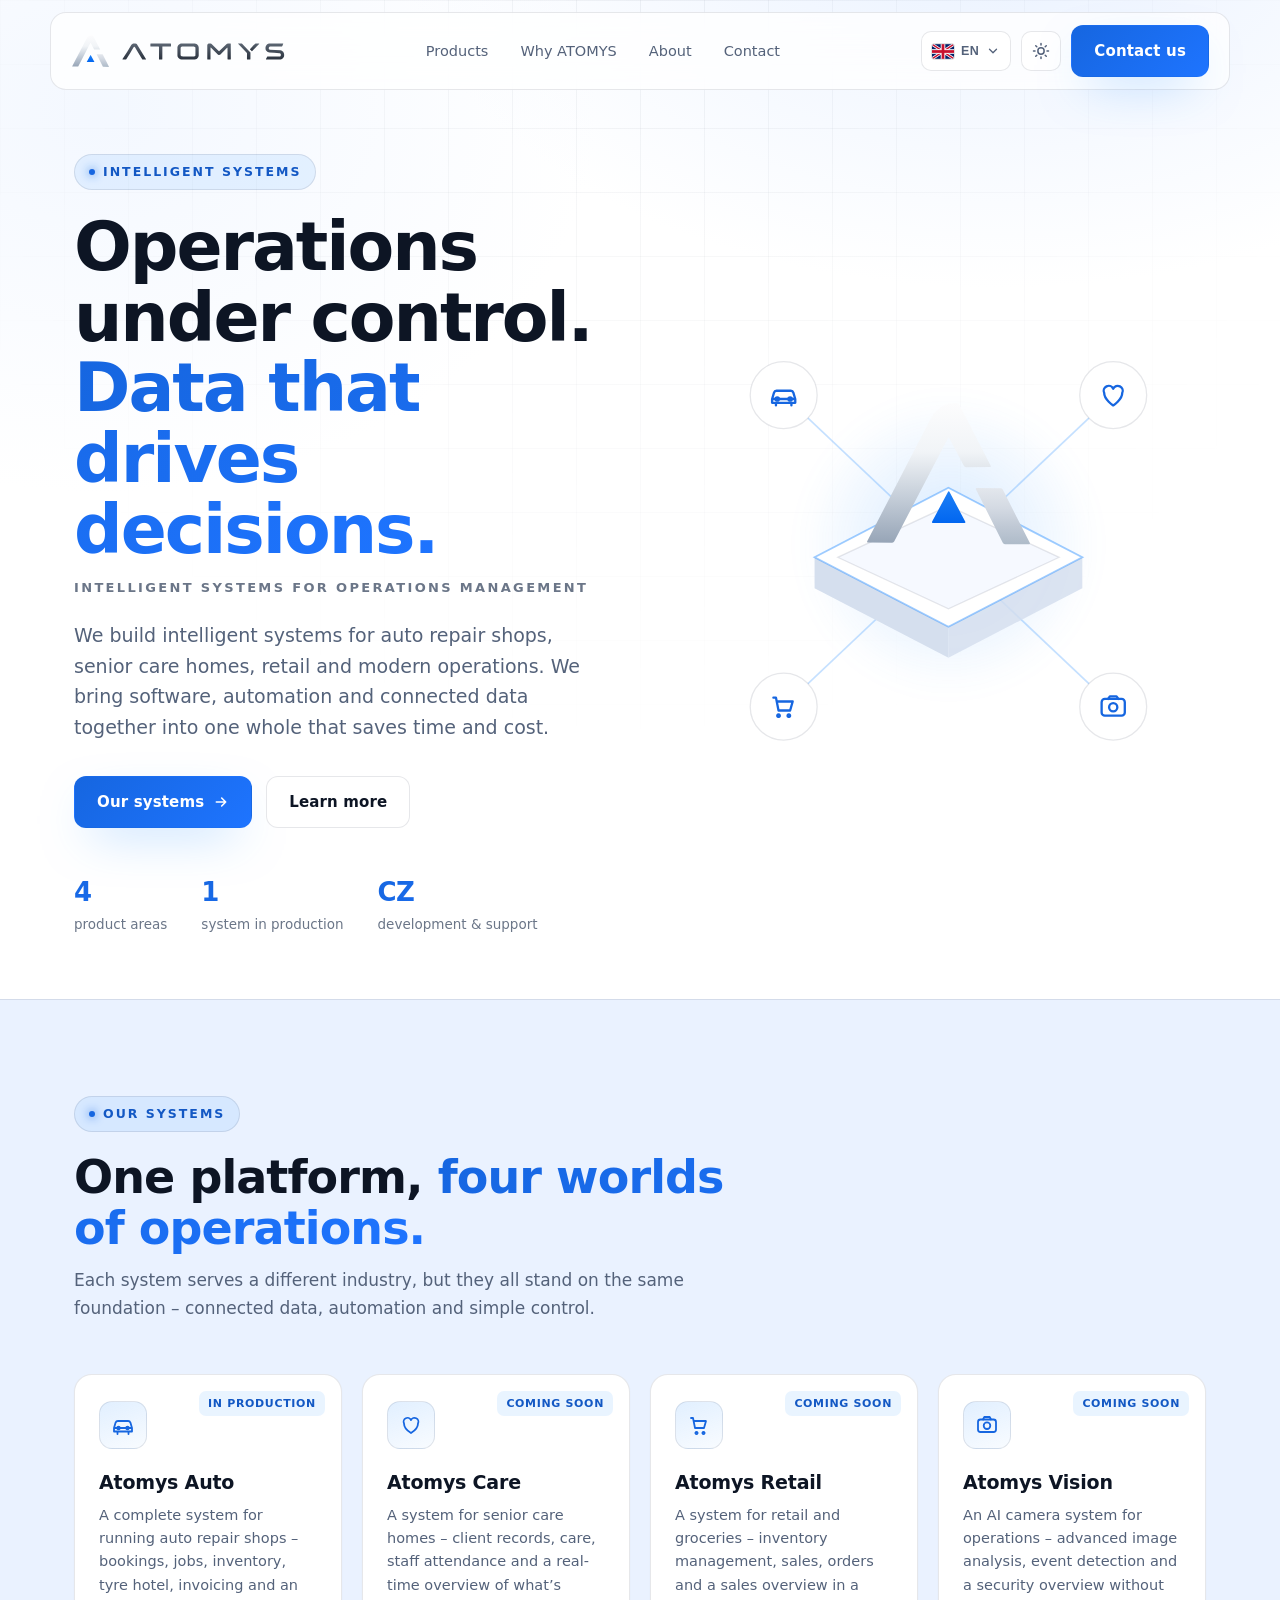
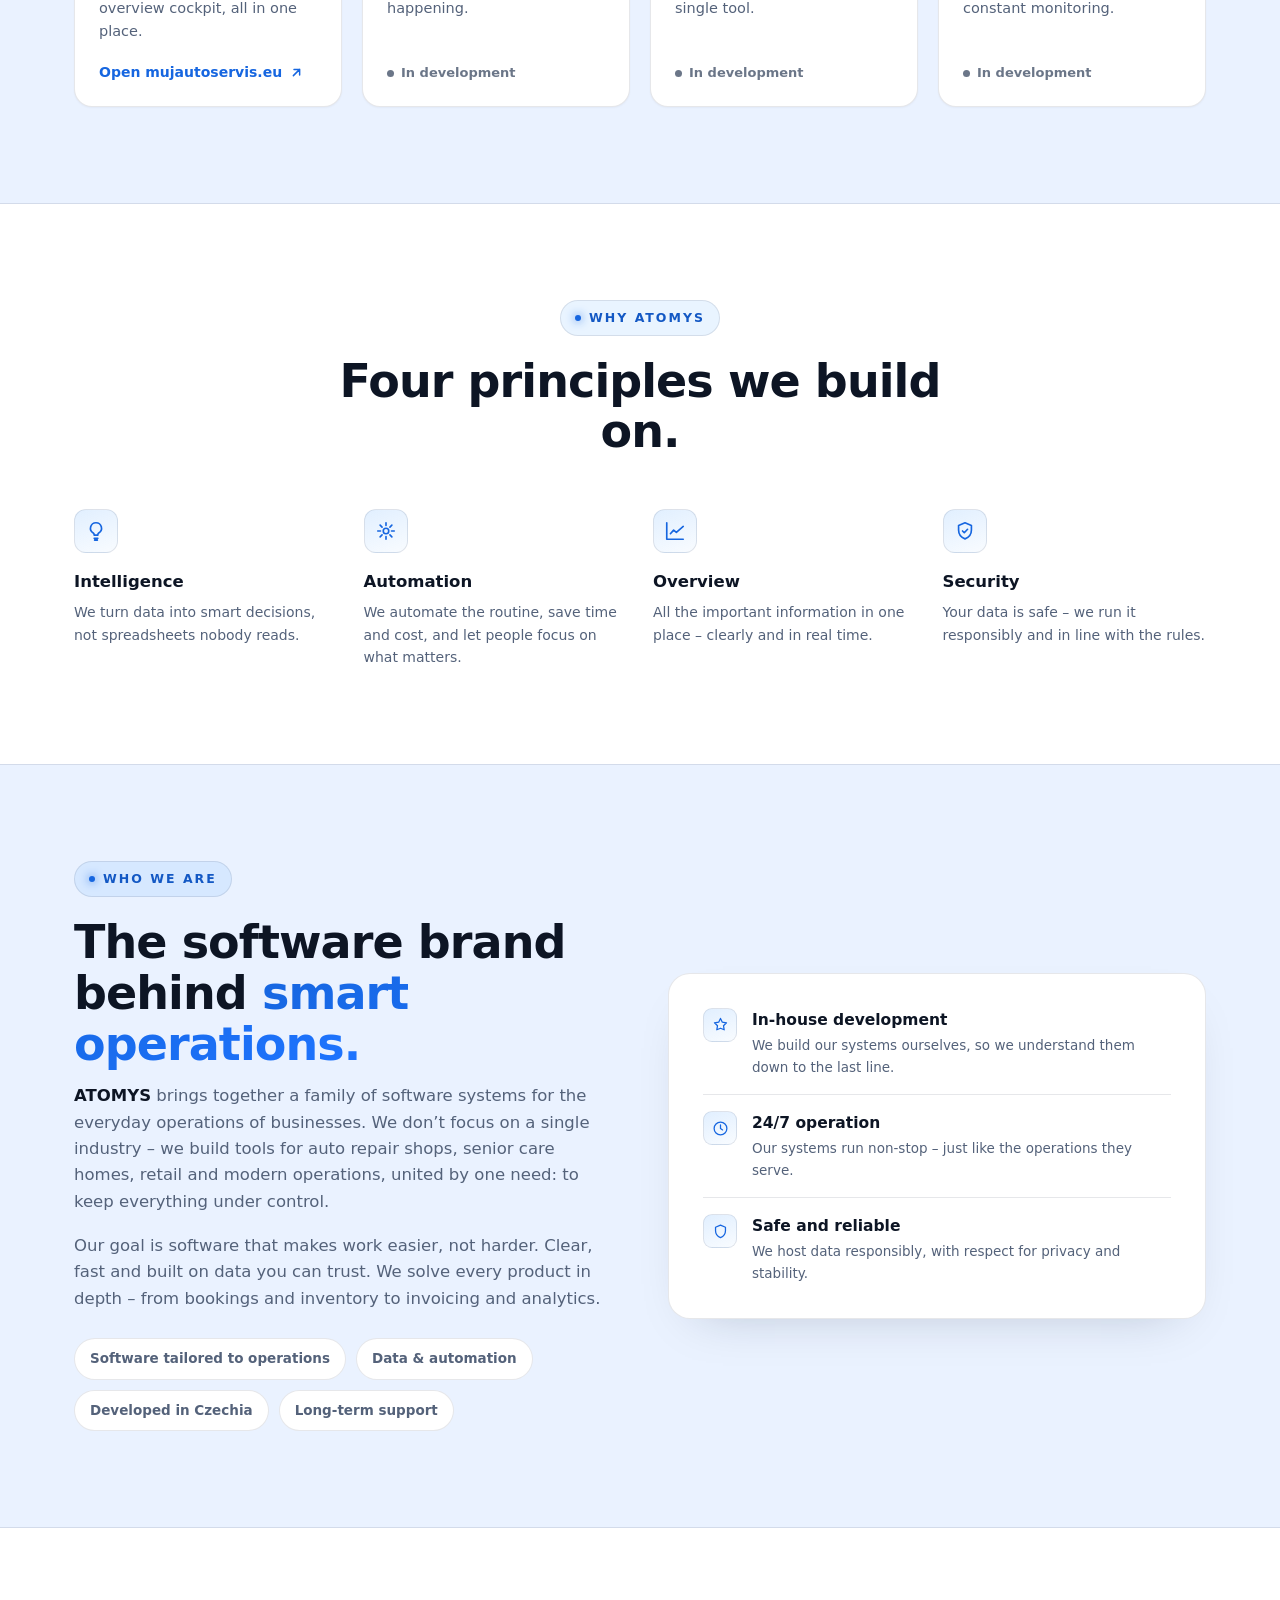
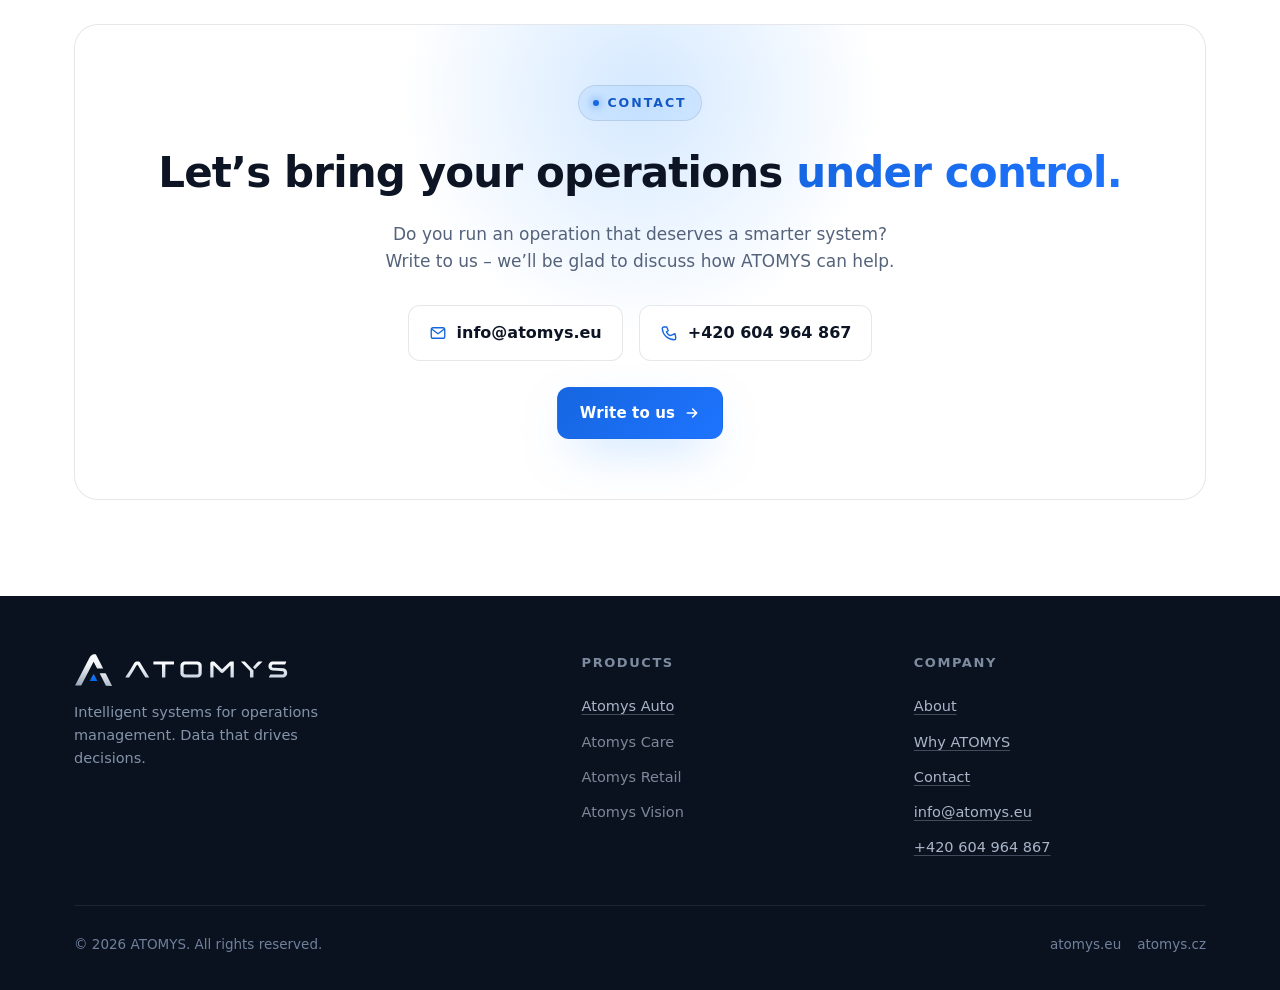
==== commit 93a63db1: "Upgrade to v2 brand kit: traced vector logo (mark + wordmark) + new og.png" ====
--- a/index.html
+++ b/index.html
@@ -81,8 +81,8 @@
 header{position:sticky;top:0;z-index:100;padding:0 24px;transition:background .3s,border-color .3s}
 .nav-inner{display:flex;align-items:center;justify-content:space-between;gap:14px;padding:12px 20px;margin:12px auto;max-width:var(--maxw);background:var(--nav-bg);backdrop-filter:blur(18px);-webkit-backdrop-filter:blur(18px);border:1px solid var(--border);border-radius:16px}
 .brand{display:flex;align-items:center;gap:11px}
-.brand .mark{height:32px;width:auto;flex:none}
-.brand .word{height:19px;width:auto;display:block;margin-left:1px}
+.brand .mark{height:34px;width:auto;flex:none}
+.brand .word{height:17px;width:auto;display:block;margin-left:1px}
 .nav-links{display:flex;align-items:center;gap:4px}
 .nav-links a{font-size:14.5px;font-weight:500;color:var(--text-dim);padding:9px 14px;border-radius:9px;transition:color .2s,background .2s}
 .nav-links a:hover{color:var(--text);background:var(--surface-hover)}
@@ -223,9 +223,9 @@
 
 <svg width="0" height="0" style="position:absolute" aria-hidden="true" focusable="false">
   <defs>
-    <linearGradient id="aLeft" x1="0" y1="0" x2="0.35" y2="1"><stop offset="0" stop-color="#eef3f8"/><stop offset="0.30" stop-color="#ffffff"/><stop offset="0.58" stop-color="#c9d3df"/><stop offset="1" stop-color="#7f8b9a"/></linearGradient>
-    <linearGradient id="aRight" x1="0.65" y1="0" x2="1" y2="1"><stop offset="0" stop-color="#b8c2cf"/><stop offset="0.45" stop-color="#98a4b3"/><stop offset="1" stop-color="#66727f"/></linearGradient>
-    <linearGradient id="aBlue" x1="0" y1="0" x2="0" y2="1"><stop offset="0" stop-color="#47a0ff"/><stop offset="1" stop-color="#1466d8"/></linearGradient>
+    <linearGradient id="mUp" x1="0" y1="40" x2="0" y2="319" gradientUnits="userSpaceOnUse"><stop offset="0" stop-color="#fcfcfd"/><stop offset="0.35" stop-color="#f1f4f7"/><stop offset="0.68" stop-color="#c4cdd8"/><stop offset="1" stop-color="#97a5b7"/></linearGradient>
+    <linearGradient id="mLo" x1="0" y1="210" x2="0" y2="322" gradientUnits="userSpaceOnUse"><stop offset="0" stop-color="#e3e7ed"/><stop offset="0.35" stop-color="#d4dae3"/><stop offset="0.68" stop-color="#c0c9d5"/><stop offset="1" stop-color="#aebbc9"/></linearGradient>
+    <linearGradient id="mBl" x1="0" y1="214" x2="0" y2="280" gradientUnits="userSpaceOnUse"><stop offset="0" stop-color="#1d80f6"/><stop offset="1" stop-color="#0166f0"/></linearGradient>
     <linearGradient id="word" x1="0" y1="0" x2="0" y2="1"><stop offset="0" stop-color="var(--word1)"/><stop offset="1" stop-color="var(--word2)"/></linearGradient>
     <linearGradient id="wordBright" x1="0" y1="0" x2="0" y2="1"><stop offset="0" stop-color="#ffffff"/><stop offset="1" stop-color="#cbd5e1"/></linearGradient>
   </defs>
@@ -234,19 +234,20 @@
 <header>
   <nav class="nav-inner">
     <a href="#top" class="brand" aria-label="ATOMYS — home">
-      <svg class="mark" viewBox="52 44 136 152" aria-hidden="true" focusable="false">
-        <path fill="url(#aBlue)" d="M120 126 L98 196 L142 196 Z"/>
-        <path fill="url(#aLeft)" d="M112 44 L52 196 L92 196 L120 118 L120 62 Z"/>
-        <path fill="url(#aRight)" d="M128 44 L188 196 L148 196 L120 118 L120 62 Z"/>
+      <svg class="mark" viewBox="38 30 348 302" aria-hidden="true" focusable="false">
+        <path fill="url(#mBl)" d="M214 218Q212.1 214.5 210.3 218L178.7 277.3Q177.5 279.5 180 279.5L244 279.5Q246.5 279.5 245.3 277.3Z"/>
+        <path fill="url(#mUp)" d="M98.9 319.1L50.5 318.8Q47.5 318.8 48.9 316.1L176.7 69.6Q181.6 60.2 189.8 53.4L196 48.2Q201.1 44 207.4 42.3L210.2 41.5Q216.2 39.9 222.4 40L228 40Q231 40.1 232.6 42.7L234.3 45.6Q236.7 49.7 238.9 53.8L296.1 164.9Q297.5 167.6 294.5 167.6L246.8 167.9Q243.8 167.9 242.4 165.2L213.3 110.1Q211.9 107.5 210.5 110.2L103.2 316.4Q101.9 319.1 98.9 319.1Z"/>
+        <path fill="url(#mLo)" d="M320.3 212.8L374.3 319.4Q375.6 322.1 372.6 322.1L324.6 322Q321.6 322 320.3 319.3L266.7 212.4Q265.3 209.8 268.3 209.8L316 210.1Q319 210.1 320.3 212.8Z"/>
       </svg>
-      <svg class="word" viewBox="-12 -12 912 144" role="img" aria-label="ATOMYS" focusable="false">
+      <svg class="word" viewBox="445 105 1283 134" role="img" aria-label="ATOMYS" focusable="false">
         <g fill="url(#word)">
-          <path d="M54 0 L0 120 L34 120 L59 46 L84 120 L118 120 L64 0 L59 14 Z"/>
-          <path d="M160 0 H264 V18 H221 V120 H203 V18 H160 Z"/>
-          <circle cx="366" cy="60" r="51" fill="none" stroke="url(#word)" stroke-width="18"/>
-          <path d="M468 0 L534 64 L600 0 L600 120 L582 120 L582 30 L534 96 L486 30 L486 120 L468 120 Z"/>
-          <path d="M642 0 L662 0 L697 48 L732 0 L752 0 L706 70 L706 120 L688 120 L688 70 Z"/>
-          <path d="M878 34 C878 14 860 6 842 6 C824 6 806 16 806 36 C806 54 822 58 842 62 C862 66 878 70 878 88 C878 108 860 114 842 114 C824 114 806 106 806 86" fill="none" stroke="url(#word)" stroke-width="18" stroke-linecap="butt" stroke-linejoin="round"/>
+          <path d="M449.3 234.7L449 232L487.7 171.5L519 118.9Q524.3 112.9 529.3 110.9L534.3 108.9L550 108.9Q559.3 112 561 113.7L562.6 115.3L634.8 232.7L633 234.7L621 234.7Q607.7 234.7 605.8 234.7L604 232.6L561.1 162.3L548.7 140.1Q544.6 135 543.3 134.4L542 133.9Q539.3 135.3 537.1 138.2L535 141.1L508.7 185.6L478.6 233.3L475.7 234.7L449.3 234.7Z"/>
+          <path d="M763.3 133.1L762.8 232.7L760.7 234.7L738.7 234.7L737 234.7L736.6 231.3L736.6 136.3L735.8 134.3L733 132.9L670 132.8L668.7 130.7L668.9 110.7L671.7 108.9L829 108.9L830.8 110.3Q831.8 120.3 831.3 125.8Q830.8 131.3 830.2 132L829.7 132.7L763.3 133.1Z"/>
+          <path fill-rule="evenodd" d="M1046.8 128.3L1049.8 139.7L1049.7 206Q1046.8 216.3 1045.7 218.3Q1044.6 220.3 1041.1 224Q1037.6 227.7 1035.4 229.2L1033.1 230.7L1019.3 234.7L912.7 234.7Q903.7 232.7 899.7 230.7Q895.7 228.7 892.8 226.1Q890 223.6 887.5 220Q885 216.3 883.9 213.8Q882.9 211.3 882.4 207.8L881.9 204.3L881.9 139Q883 132.7 885 128.5Q887 124.3 889.7 121.2Q892.3 118.1 895.1 116Q897.8 114 900.9 112.5Q904 111 908.5 109.9L913 108.9L1019 108.9Q1026.9 111 1031.6 113.5Q1036.3 116 1039.5 119.1Q1042.7 122.2 1044.8 125.3L1046.8 128.3ZM1018 209.8Q1021.7 206.6 1022.8 204.6L1023.8 202.7L1023.8 140.3Q1019.3 134.9 1015 133.9L1010.7 132.9L919.3 132.8Q912.5 135 910.8 136.6Q909 138.2 908.1 141.1L907.2 144L906.9 199.7Q909 205.7 911.3 207.7Q913.7 209.7 919.2 210.4L924.7 211.1L1012 210.9L1018 209.8Z"/>
+          <path d="M1276.7 141.9L1273.3 142L1218.6 197.7Q1206.7 198.8 1205 198.6Q1203.3 198.5 1200.8 196.4L1198.3 194.4L1145.3 141.1L1144 140.9L1142.8 143L1142.7 234.7L1139.7 234.7L1118.1 234.7L1117.2 231.7L1117.2 122Q1118 117.3 1121.8 113.6Q1125.7 110 1127 108.9L1128.3 108.9L1142.7 108.9L1149.3 111.1L1203.2 164.7L1210.3 170L1270.1 112L1279 108.9L1299.7 108.9L1302.3 110.1L1302.8 233L1299.7 234.7L1278.7 234.7L1276.7 231.7L1276.7 141.9Z"/>
+          <path d="M1360 108.9L1389.3 108.9L1391.6 110L1442 164.5L1457.7 180L1457.2 231.7L1456.1 234.7L1453.7 234.7L1434 234.7L1431 234.7L1430 231.7L1430.4 188L1429.7 184L1362.1 113.3L1360 110.8L1360 108.9Z"/>
+          <path d="M1468.3 169.8L1455 155.3L1454.9 152.3L1482 123L1497.3 108.9L1526.7 108.9L1525.7 112.6L1471.6 168.7L1468.3 169.8Z"/>
+          <path d="M1590.3 212L1601 210.9L1686.7 211.2Q1692.3 209.7 1693.5 208.6Q1694.7 207.6 1695.7 205.6Q1696.7 203.7 1697 201.2Q1697.4 198.7 1697.1 196Q1696.8 193.3 1695.7 191.2Q1694.7 189 1693.5 188Q1692.3 186.9 1689.5 185.9L1686.7 184.9L1645.7 181.9L1608.3 180.8Q1599 178.8 1594.8 176.7L1590.7 174.6L1580.8 164.3Q1578 158.3 1576.9 153.5Q1575.9 148.7 1575.9 144.3Q1576 140 1577 135.8Q1578 131.7 1580.5 127Q1583.1 122.3 1586.2 119.2Q1589.3 116.1 1593.8 113.6Q1598.3 111 1602.8 109.9L1607.3 108.9L1715.7 108.9Q1715.8 112.3 1713.8 117.8Q1711.7 123.3 1710.2 126.3Q1708.7 129.4 1707.2 131L1705.7 132.7L1612.3 132.9Q1606.2 135 1604 138.2Q1601.8 141.3 1601.9 145.6Q1602 149.8 1603.1 151.8Q1604.2 153.7 1607.1 155.7L1610 157.8L1694.7 162.9Q1703.3 165.9 1706.8 168Q1710.3 170.1 1713 172.6Q1715.7 175.1 1718.2 179L1720.8 183L1723.5 197Q1722.8 208.3 1721.8 211.5Q1720.8 214.7 1718.7 218.2Q1716.6 221.7 1713.6 224.7Q1710.6 227.7 1705.9 230.2Q1701.3 232.8 1696.3 234.7L1691.3 234.7L1581.3 234.7L1580 234.7L1580 231.7L1590.3 212Z"/>
         </g>
       </svg>
     </a>
@@ -312,10 +313,10 @@
           <path d="M304 210 L304 234 L200 288 L200 264 Z" fill="var(--iso-side)" opacity=".82"/>
           <path d="M200 156 L304 210 L200 264 L96 210 Z" fill="var(--surface-solid)" stroke="var(--border-strong)" stroke-width="1.4"/>
           <path d="M200 170 L286 210 L200 250 L114 210 Z" fill="var(--surface-hover)" stroke="var(--border)" stroke-width="1"/>
-          <g transform="translate(113.6,58.6) scale(0.72)">
-            <path fill="url(#aBlue)" d="M120 126 L98 196 L142 196 Z"/>
-            <path fill="url(#aLeft)" d="M112 44 L52 196 L92 196 L120 118 L120 62 Z"/>
-            <path fill="url(#aRight)" d="M128 44 L188 196 L148 196 L120 118 L120 62 Z"/>
+          <g transform="translate(117.9,74.8) scale(0.3881)">
+            <path fill="url(#mBl)" d="M214 218Q212.1 214.5 210.3 218L178.7 277.3Q177.5 279.5 180 279.5L244 279.5Q246.5 279.5 245.3 277.3Z"/>
+            <path fill="url(#mUp)" d="M98.9 319.1L50.5 318.8Q47.5 318.8 48.9 316.1L176.7 69.6Q181.6 60.2 189.8 53.4L196 48.2Q201.1 44 207.4 42.3L210.2 41.5Q216.2 39.9 222.4 40L228 40Q231 40.1 232.6 42.7L234.3 45.6Q236.7 49.7 238.9 53.8L296.1 164.9Q297.5 167.6 294.5 167.6L246.8 167.9Q243.8 167.9 242.4 165.2L213.3 110.1Q211.9 107.5 210.5 110.2L103.2 316.4Q101.9 319.1 98.9 319.1Z"/>
+            <path fill="url(#mLo)" d="M320.3 212.8L374.3 319.4Q375.6 322.1 372.6 322.1L324.6 322Q321.6 322 320.3 319.3L266.7 212.4Q265.3 209.8 268.3 209.8L316 210.1Q319 210.1 320.3 212.8Z"/>
           </g>
           <g transform="translate(72,84)"><circle class="node-ring" r="30"/><circle r="26" fill="var(--surface-solid)" stroke="var(--border)"/><g transform="translate(-12,-12)" stroke="var(--brand)" stroke-width="1.8" fill="none" stroke-linecap="round" stroke-linejoin="round"><path d="M3 15l1.5-5a2 2 0 0 1 1.9-1.4h11.2A2 2 0 0 1 19.5 10L21 15M3 15h18v3H3zM6 18v2M18 18v2"/><circle cx="7" cy="15" r="1.3"/><circle cx="17" cy="15" r="1.3"/></g></g>
           <g transform="translate(328,84)"><circle class="node-ring" r="30" style="animation-delay:.85s"/><circle r="26" fill="var(--surface-solid)" stroke="var(--border)"/><g transform="translate(-12,-12)" stroke="var(--brand)" stroke-width="1.8" fill="none" stroke-linecap="round" stroke-linejoin="round"><path d="M12 20s-7-4.4-7-9.6A3.7 3.7 0 0 1 12 7a3.7 3.7 0 0 1 7 3.4C19 15.6 12 20 12 20z"/></g></g>
@@ -465,19 +466,20 @@
     <div class="foot-grid">
       <div>
         <div class="brand">
-          <svg class="mark" viewBox="52 44 136 152" aria-hidden="true" focusable="false">
-            <path fill="url(#aBlue)" d="M120 126 L98 196 L142 196 Z"/>
-            <path fill="url(#aLeft)" d="M112 44 L52 196 L92 196 L120 118 L120 62 Z"/>
-            <path fill="url(#aRight)" d="M128 44 L188 196 L148 196 L120 118 L120 62 Z"/>
+          <svg class="mark" viewBox="38 30 348 302" aria-hidden="true" focusable="false">
+            <path fill="url(#mBl)" d="M214 218Q212.1 214.5 210.3 218L178.7 277.3Q177.5 279.5 180 279.5L244 279.5Q246.5 279.5 245.3 277.3Z"/>
+            <path fill="url(#mUp)" d="M98.9 319.1L50.5 318.8Q47.5 318.8 48.9 316.1L176.7 69.6Q181.6 60.2 189.8 53.4L196 48.2Q201.1 44 207.4 42.3L210.2 41.5Q216.2 39.9 222.4 40L228 40Q231 40.1 232.6 42.7L234.3 45.6Q236.7 49.7 238.9 53.8L296.1 164.9Q297.5 167.6 294.5 167.6L246.8 167.9Q243.8 167.9 242.4 165.2L213.3 110.1Q211.9 107.5 210.5 110.2L103.2 316.4Q101.9 319.1 98.9 319.1Z"/>
+            <path fill="url(#mLo)" d="M320.3 212.8L374.3 319.4Q375.6 322.1 372.6 322.1L324.6 322Q321.6 322 320.3 319.3L266.7 212.4Q265.3 209.8 268.3 209.8L316 210.1Q319 210.1 320.3 212.8Z"/>
           </svg>
-          <svg class="word" viewBox="-12 -12 912 144" role="img" aria-label="ATOMYS" focusable="false">
+          <svg class="word" viewBox="445 105 1283 134" role="img" aria-label="ATOMYS" focusable="false">
             <g fill="url(#wordBright)">
-              <path d="M54 0 L0 120 L34 120 L59 46 L84 120 L118 120 L64 0 L59 14 Z"/>
-              <path d="M160 0 H264 V18 H221 V120 H203 V18 H160 Z"/>
-              <circle cx="366" cy="60" r="51" fill="none" stroke="url(#wordBright)" stroke-width="18"/>
-              <path d="M468 0 L534 64 L600 0 L600 120 L582 120 L582 30 L534 96 L486 30 L486 120 L468 120 Z"/>
-              <path d="M642 0 L662 0 L697 48 L732 0 L752 0 L706 70 L706 120 L688 120 L688 70 Z"/>
-              <path d="M878 34 C878 14 860 6 842 6 C824 6 806 16 806 36 C806 54 822 58 842 62 C862 66 878 70 878 88 C878 108 860 114 842 114 C824 114 806 106 806 86" fill="none" stroke="url(#wordBright)" stroke-width="18" stroke-linecap="butt" stroke-linejoin="round"/>
+              <path d="M449.3 234.7L449 232L487.7 171.5L519 118.9Q524.3 112.9 529.3 110.9L534.3 108.9L550 108.9Q559.3 112 561 113.7L562.6 115.3L634.8 232.7L633 234.7L621 234.7Q607.7 234.7 605.8 234.7L604 232.6L561.1 162.3L548.7 140.1Q544.6 135 543.3 134.4L542 133.9Q539.3 135.3 537.1 138.2L535 141.1L508.7 185.6L478.6 233.3L475.7 234.7L449.3 234.7Z"/>
+              <path d="M763.3 133.1L762.8 232.7L760.7 234.7L738.7 234.7L737 234.7L736.6 231.3L736.6 136.3L735.8 134.3L733 132.9L670 132.8L668.7 130.7L668.9 110.7L671.7 108.9L829 108.9L830.8 110.3Q831.8 120.3 831.3 125.8Q830.8 131.3 830.2 132L829.7 132.7L763.3 133.1Z"/>
+              <path fill-rule="evenodd" d="M1046.8 128.3L1049.8 139.7L1049.7 206Q1046.8 216.3 1045.7 218.3Q1044.6 220.3 1041.1 224Q1037.6 227.7 1035.4 229.2L1033.1 230.7L1019.3 234.7L912.7 234.7Q903.7 232.7 899.7 230.7Q895.7 228.7 892.8 226.1Q890 223.6 887.5 220Q885 216.3 883.9 213.8Q882.9 211.3 882.4 207.8L881.9 204.3L881.9 139Q883 132.7 885 128.5Q887 124.3 889.7 121.2Q892.3 118.1 895.1 116Q897.8 114 900.9 112.5Q904 111 908.5 109.9L913 108.9L1019 108.9Q1026.9 111 1031.6 113.5Q1036.3 116 1039.5 119.1Q1042.7 122.2 1044.8 125.3L1046.8 128.3ZM1018 209.8Q1021.7 206.6 1022.8 204.6L1023.8 202.7L1023.8 140.3Q1019.3 134.9 1015 133.9L1010.7 132.9L919.3 132.8Q912.5 135 910.8 136.6Q909 138.2 908.1 141.1L907.2 144L906.9 199.7Q909 205.7 911.3 207.7Q913.7 209.7 919.2 210.4L924.7 211.1L1012 210.9L1018 209.8Z"/>
+              <path d="M1276.7 141.9L1273.3 142L1218.6 197.7Q1206.7 198.8 1205 198.6Q1203.3 198.5 1200.8 196.4L1198.3 194.4L1145.3 141.1L1144 140.9L1142.8 143L1142.7 234.7L1139.7 234.7L1118.1 234.7L1117.2 231.7L1117.2 122Q1118 117.3 1121.8 113.6Q1125.7 110 1127 108.9L1128.3 108.9L1142.7 108.9L1149.3 111.1L1203.2 164.7L1210.3 170L1270.1 112L1279 108.9L1299.7 108.9L1302.3 110.1L1302.8 233L1299.7 234.7L1278.7 234.7L1276.7 231.7L1276.7 141.9Z"/>
+              <path d="M1360 108.9L1389.3 108.9L1391.6 110L1442 164.5L1457.7 180L1457.2 231.7L1456.1 234.7L1453.7 234.7L1434 234.7L1431 234.7L1430 231.7L1430.4 188L1429.7 184L1362.1 113.3L1360 110.8L1360 108.9Z"/>
+              <path d="M1468.3 169.8L1455 155.3L1454.9 152.3L1482 123L1497.3 108.9L1526.7 108.9L1525.7 112.6L1471.6 168.7L1468.3 169.8Z"/>
+              <path d="M1590.3 212L1601 210.9L1686.7 211.2Q1692.3 209.7 1693.5 208.6Q1694.7 207.6 1695.7 205.6Q1696.7 203.7 1697 201.2Q1697.4 198.7 1697.1 196Q1696.8 193.3 1695.7 191.2Q1694.7 189 1693.5 188Q1692.3 186.9 1689.5 185.9L1686.7 184.9L1645.7 181.9L1608.3 180.8Q1599 178.8 1594.8 176.7L1590.7 174.6L1580.8 164.3Q1578 158.3 1576.9 153.5Q1575.9 148.7 1575.9 144.3Q1576 140 1577 135.8Q1578 131.7 1580.5 127Q1583.1 122.3 1586.2 119.2Q1589.3 116.1 1593.8 113.6Q1598.3 111 1602.8 109.9L1607.3 108.9L1715.7 108.9Q1715.8 112.3 1713.8 117.8Q1711.7 123.3 1710.2 126.3Q1708.7 129.4 1707.2 131L1705.7 132.7L1612.3 132.9Q1606.2 135 1604 138.2Q1601.8 141.3 1601.9 145.6Q1602 149.8 1603.1 151.8Q1604.2 153.7 1607.1 155.7L1610 157.8L1694.7 162.9Q1703.3 165.9 1706.8 168Q1710.3 170.1 1713 172.6Q1715.7 175.1 1718.2 179L1720.8 183L1723.5 197Q1722.8 208.3 1721.8 211.5Q1720.8 214.7 1718.7 218.2Q1716.6 221.7 1713.6 224.7Q1710.6 227.7 1705.9 230.2Q1701.3 232.8 1696.3 234.7L1691.3 234.7L1581.3 234.7L1580 234.7L1580 231.7L1590.3 212Z"/>
             </g>
           </svg>
         </div>
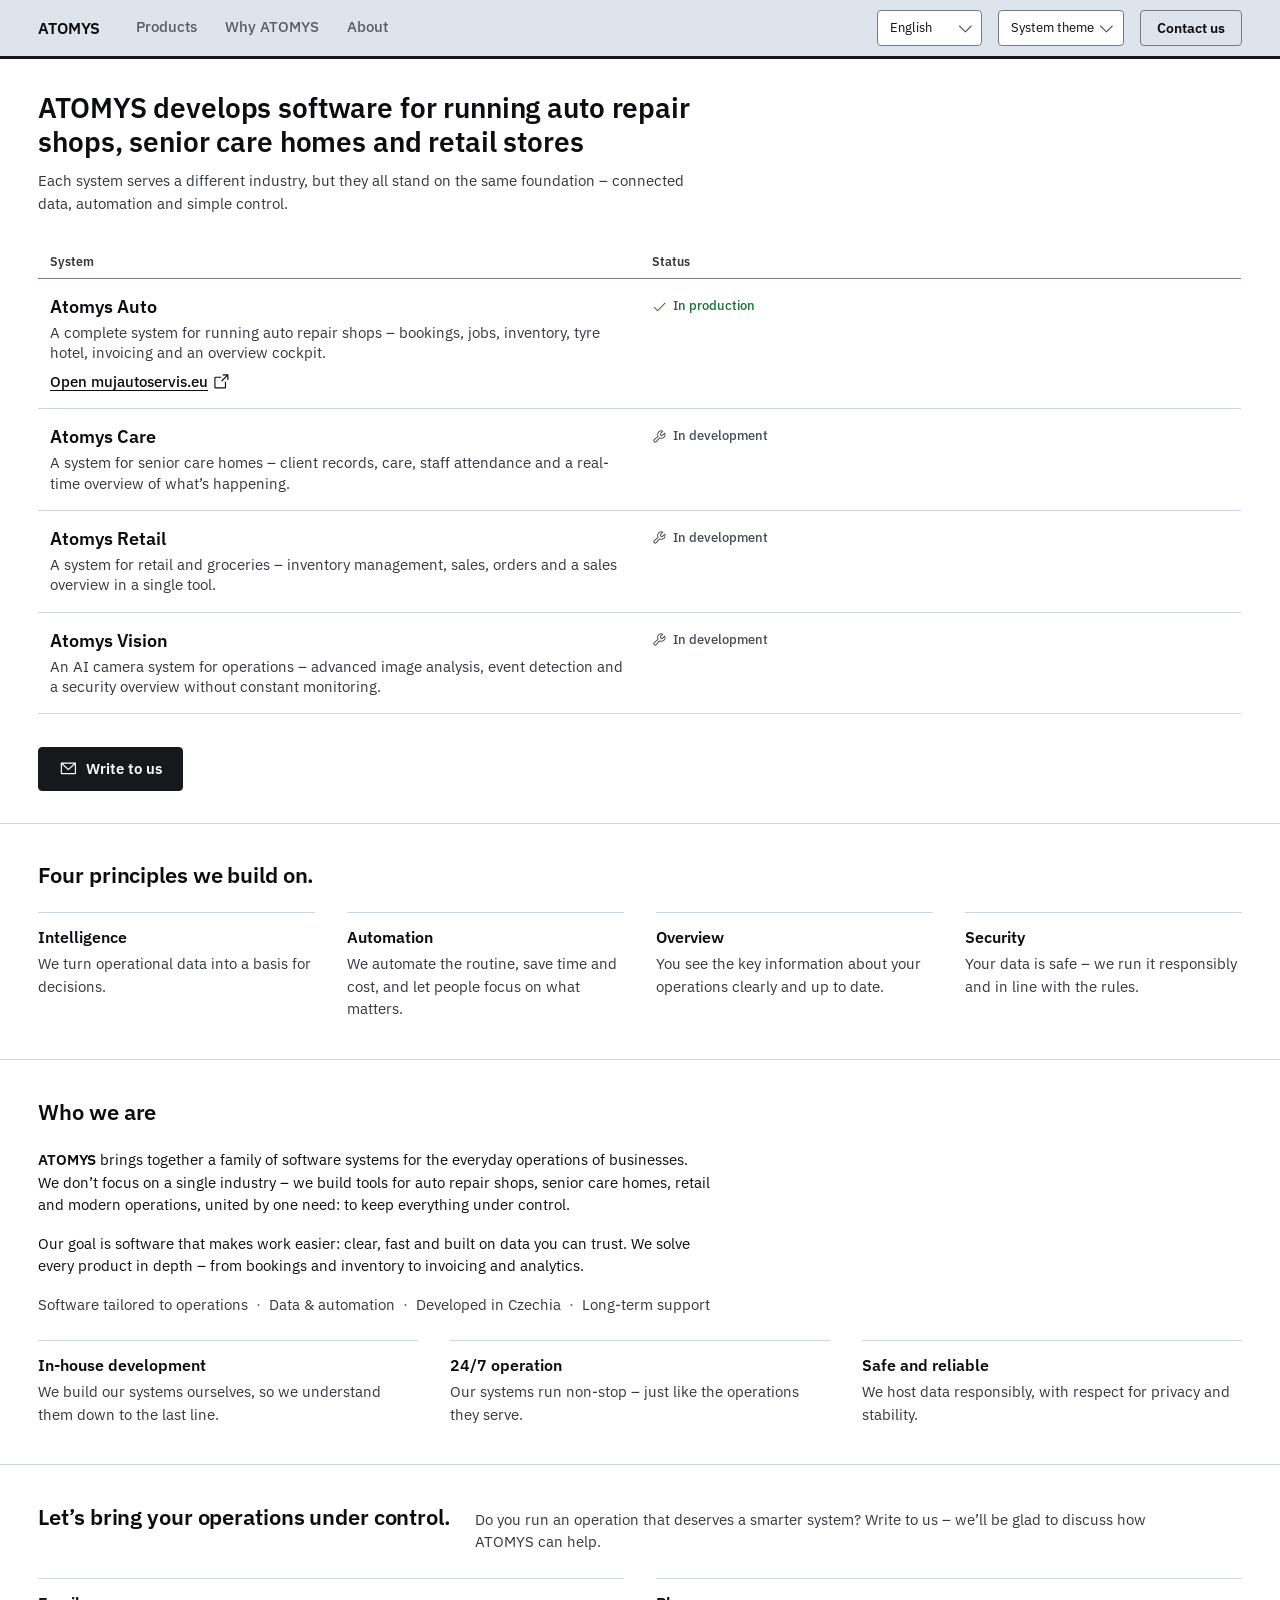
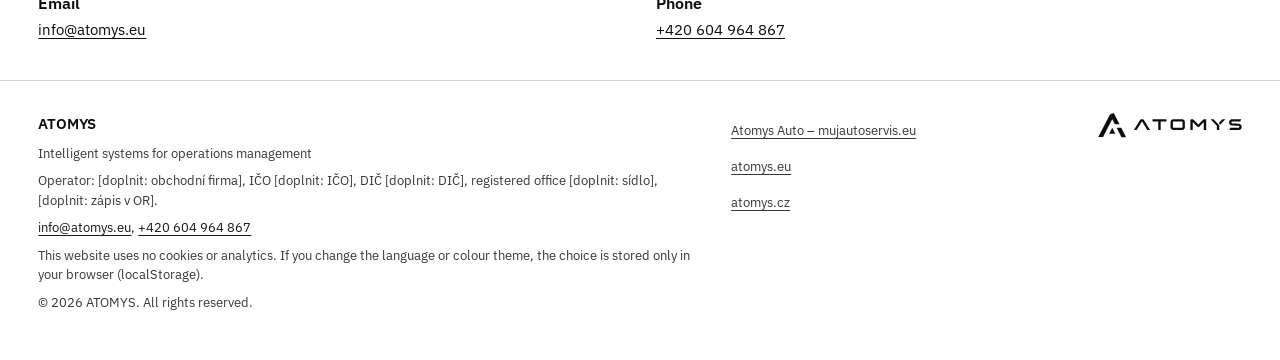
==== commit 345f654a: "Převzít styl Atomys 2.0 na firemní web Stejný zdroj jako atomys.cz: index.html, balíček atomys/ (pře" ====
--- a/index.html
+++ b/index.html
@@ -1,604 +1,1444 @@
-<!DOCTYPE html>
-<html lang="en" data-theme="dark">
-<head>
-<meta charset="UTF-8">
-<meta name="viewport" content="width=device-width, initial-scale=1.0">
-<title>ATOMYS – Intelligent systems for operations management</title>
-<meta name="description" content="ATOMYS builds intelligent systems for auto repair shops, senior care homes, retail and modern operations. Data that drives decisions – operations under control.">
-<meta name="theme-color" content="#080b12">
-<meta name="author" content="ATOMYS">
-<link rel="canonical" href="https://atomys.eu/">
-
-<meta property="og:type" content="website">
-<meta property="og:title" content="ATOMYS – Intelligent systems for operations management">
-<meta property="og:description" content="We build intelligent systems for auto repair shops, senior care homes, retail and modern operations.">
-<meta property="og:url" content="https://atomys.eu/">
-<meta property="og:site_name" content="ATOMYS">
-<meta property="og:image" content="https://atomys.eu/og.png">
-<meta property="og:image:width" content="1200">
-<meta property="og:image:height" content="630">
-<meta name="twitter:card" content="summary_large_image">
-
-<script type="application/ld+json">
-{"@context":"https://schema.org","@type":"Organization","name":"ATOMYS","url":"https://atomys.eu","logo":"https://atomys.eu/og.png","description":"Intelligent systems for auto repair shops, senior care homes, retail and modern operations.","email":"info@atomys.eu","telephone":"+420604964867","sameAs":["https://atomys.cz","https://mujautoservis.eu"],"areaServed":"CZ"}
-</script>
-
-<link rel="icon" type="image/svg+xml" href="atomys-brand/atomys-mark-tile.svg">
-
-<!-- anti-flash: hide until the correct language is applied (only when it differs from the hardcoded English) -->
-<script>(function(){try{var s=localStorage.getItem('atomys-lang');var d=location.hostname.indexOf('.cz')>-1?'cs':'en';var l=s||d;if(l&&l!=='en')document.documentElement.setAttribute('data-i18n-pending','1');}catch(e){}})();</script>
-<style>html[data-i18n-pending] body{visibility:hidden}</style>
-
-<style>
-:root{
-  --brand:#2b8fff;--brand-2:#48c4ff;--brand-deep:#0d47a1;
-  --grad-blue:linear-gradient(135deg,#1666e0 0%,#1e74ff 100%);
-  --grad-silver:linear-gradient(180deg,#f6f8fb 0%,#c6cfda 46%,#7c8797 100%);
-  --radius:18px;--radius-sm:12px;--maxw:1180px;
-  --ease:cubic-bezier(.22,.61,.36,1);--shadow-brand:0 18px 50px -18px rgba(43,143,255,.55);
-}
-[data-theme="dark"]{
-  --bg:#080b12;--bg-grad-1:#0d1930;--bg-grad-2:#070a11;
-  --surface:rgba(255,255,255,.035);--surface-solid:#0f1622;--surface-hover:rgba(255,255,255,.06);
-  --border:rgba(255,255,255,.09);--border-strong:rgba(120,170,255,.35);
-  --text:#eef2f8;--text-dim:#9fb0c6;--text-faint:#7d8ca6;
-  --nav-bg:rgba(9,13,20,.72);--chip-bg:rgba(43,143,255,.12);--chip-text:#7cc0ff;
-  --hero-glow:rgba(43,143,255,.32);--card-icon-bg:linear-gradient(160deg,rgba(43,143,255,.18),rgba(43,143,255,.04));
-  --footer-bg:#060910;--iso-side:#090e17;--mk-1:#f6f8fb;--mk-2:#c1cad6;--mk-3:#6f7a8a;
-  --word1:#ffffff;--word2:#cbd5e1;
-}
-[data-theme="light"]{
-  --bg:#ffffff;--bg-grad-1:#eaf2ff;--bg-grad-2:#ffffff;
-  --surface:#ffffff;--surface-solid:#ffffff;--surface-hover:#f6f9ff;
-  --border:rgba(13,26,48,.10);--border-strong:rgba(43,143,255,.45);
-  --text:#0d1524;--text-dim:#54627a;--text-faint:#6b7688;
-  --nav-bg:rgba(255,255,255,.78);--chip-bg:rgba(43,143,255,.10);--chip-text:#1358c4;
-  --hero-glow:rgba(43,143,255,.20);--card-icon-bg:linear-gradient(160deg,rgba(43,143,255,.14),rgba(43,143,255,.03));
-  --footer-bg:#0a1220;--grad-silver:linear-gradient(180deg,#5b6675 0%,#1f2733 100%);
-  --brand:#1666e0;--iso-side:#d5dfee;--mk-1:#8b96a6;--mk-2:#5a6473;--mk-3:#2f3947;
-  --word1:#5c6673;--word2:#2b333f;
-}
-*{box-sizing:border-box;margin:0;padding:0}
-html{scroll-behavior:smooth;-webkit-text-size-adjust:100%}
-@media (prefers-reduced-motion:reduce){html{scroll-behavior:auto}}
-body{font-family:-apple-system,BlinkMacSystemFont,"Segoe UI",system-ui,"Helvetica Neue",Arial,"Apple Color Emoji",sans-serif;background:var(--bg);color:var(--text);line-height:1.6;-webkit-font-smoothing:antialiased;text-rendering:optimizeLegibility;overflow-x:hidden;overflow-wrap:break-word;transition:background .4s var(--ease),color .4s var(--ease)}
-a{color:inherit;text-decoration:none}
-img,svg{display:block;max-width:100%}
-ul{list-style:none}
-:focus-visible{outline:2px solid var(--brand-2);outline-offset:3px;border-radius:12px}
-[data-theme="light"] :focus-visible{outline-color:var(--brand)}
-.sr-only{position:absolute!important;width:1px;height:1px;padding:0;margin:-1px;overflow:hidden;clip:rect(0 0 0 0);white-space:nowrap;border:0}
-.wrap{width:100%;max-width:var(--maxw);margin:0 auto;padding:0 24px}
-body::before{content:"";position:fixed;inset:0;z-index:-2;pointer-events:none;background:radial-gradient(1000px 600px at 78% -8%,var(--bg-grad-1),transparent 60%),radial-gradient(900px 700px at 8% 12%,color-mix(in srgb,var(--bg-grad-1) 55%,transparent),transparent 55%),var(--bg-grad-2);transition:background .4s var(--ease)}
-body::after{content:"";position:fixed;inset:0;z-index:-1;pointer-events:none;opacity:.5;background-image:linear-gradient(var(--border) 1px,transparent 1px),linear-gradient(90deg,var(--border) 1px,transparent 1px);background-size:64px 64px;-webkit-mask-image:radial-gradient(circle at 50% 0,#000,transparent 70%);mask-image:radial-gradient(circle at 50% 0,#000,transparent 70%)}
-.btn{display:inline-flex;align-items:center;gap:9px;font-weight:600;font-size:15px;letter-spacing:.01em;padding:13px 22px;border-radius:12px;cursor:pointer;border:1px solid transparent;transition:transform .25s var(--ease),box-shadow .25s var(--ease),background .25s,border-color .25s,color .25s;white-space:nowrap}
-.btn:active{transform:translateY(1px)}
-.btn-primary{background:var(--grad-blue);color:#fff;box-shadow:var(--shadow-brand)}
-.btn-primary:hover{transform:translateY(-2px);box-shadow:0 22px 55px -16px rgba(43,143,255,.7)}
-.btn-ghost{background:var(--surface);color:var(--text);border-color:var(--border)}
-.btn-ghost:hover{border-color:var(--border-strong);background:var(--surface-hover);transform:translateY(-2px)}
-.btn svg{width:16px;height:16px}
-header{position:sticky;top:0;z-index:100;padding:0 24px;transition:background .3s,border-color .3s}
-.nav-inner{display:flex;align-items:center;justify-content:space-between;gap:14px;padding:12px 20px;margin:12px auto;max-width:var(--maxw);background:var(--nav-bg);backdrop-filter:blur(18px);-webkit-backdrop-filter:blur(18px);border:1px solid var(--border);border-radius:16px}
-.brand{display:flex;align-items:center;gap:11px}
-.brand .mark{height:34px;width:auto;flex:none}
-.brand .word{height:17px;width:auto;display:block;margin-left:1px}
-.nav-links{display:flex;align-items:center;gap:4px}
-.nav-links a{font-size:14.5px;font-weight:500;color:var(--text-dim);padding:9px 14px;border-radius:9px;transition:color .2s,background .2s}
-.nav-links a:hover{color:var(--text);background:var(--surface-hover)}
-.nav-actions{display:flex;align-items:center;gap:10px}
-.icon-btn{width:40px;height:40px;display:grid;place-items:center;flex:none;background:var(--surface);border:1px solid var(--border);border-radius:10px;color:var(--text-dim);cursor:pointer;transition:color .2s,border-color .2s,background .2s}
-.icon-btn:hover{color:var(--text);border-color:var(--border-strong)}
-.icon-btn svg{width:18px;height:18px}
-.theme-toggle .sun{display:none}
-[data-theme="light"] .theme-toggle .sun{display:block}
-[data-theme="light"] .theme-toggle .moon{display:none}
-.burger{display:none}
-/* language switcher */
-.lang-switch{position:relative}
-.lang-btn{display:inline-flex;align-items:center;gap:7px;height:40px;padding:0 10px;background:var(--surface);border:1px solid var(--border);border-radius:10px;color:var(--text-dim);cursor:pointer;transition:color .2s,border-color .2s,background .2s}
-.lang-btn:hover{color:var(--text);border-color:var(--border-strong)}
-.flag{width:22px;height:15px;border-radius:3px;overflow:hidden;display:inline-block;flex:none;box-shadow:0 0 0 1px rgba(0,0,0,.12)}
-.flag svg{width:100%;height:100%;display:block}
-.lang-btn .lang-code{font-size:12.5px;font-weight:700;letter-spacing:.04em}
-.lang-btn .chev{width:14px;height:14px;transition:transform .25s var(--ease)}
-.lang-switch.open .chev{transform:rotate(180deg)}
-.lang-menu{position:absolute;top:calc(100% + 8px);right:0;min-width:186px;background:var(--surface-solid);border:1px solid var(--border);border-radius:14px;padding:6px;box-shadow:0 30px 60px -20px rgba(0,0,0,.5);list-style:none;margin:0;opacity:0;visibility:hidden;transform:translateY(-6px);transition:opacity .2s var(--ease),transform .2s var(--ease),visibility .2s;z-index:130;max-height:70vh;overflow:auto}
-.lang-switch.open .lang-menu{opacity:1;visibility:visible;transform:none}
-.lang-menu li{display:flex;align-items:center;gap:10px;padding:9px 10px;border-radius:9px;font-size:14px;color:var(--text-dim);cursor:pointer;transition:background .15s,color .15s}
-.lang-menu li:hover,.lang-menu li:focus-visible{background:var(--surface-hover);color:var(--text);outline:none}
-.lang-menu li[aria-selected="true"]{color:var(--brand);font-weight:600;background:var(--chip-bg)}
-section{padding:96px 0;position:relative}
-.eyebrow{display:inline-flex;align-items:center;gap:8px;font-size:12.5px;font-weight:700;letter-spacing:.16em;text-transform:uppercase;color:var(--chip-text);background:var(--chip-bg);padding:7px 14px;border-radius:100px;border:1px solid var(--border)}
-.eyebrow::before{content:"";width:6px;height:6px;border-radius:50%;background:var(--brand);box-shadow:0 0 10px var(--brand)}
-.section-head{max-width:660px;margin-bottom:52px}
-.section-head.center{margin-inline:auto;text-align:center}
-h2.title{font-size:clamp(30px,4.4vw,46px);line-height:1.1;font-weight:800;letter-spacing:-.02em;margin:20px 0 14px}
-.section-head p{color:var(--text-dim);font-size:17px}
-.grad-text{background:var(--grad-blue);-webkit-background-clip:text;background-clip:text;color:transparent}
-.hero{padding-top:52px;padding-bottom:64px}
-.hero-grid{display:grid;grid-template-columns:1.05fr .95fr;gap:48px;align-items:center}
-.hero h1{font-size:clamp(38px,6vw,68px);line-height:1.04;font-weight:800;letter-spacing:-.03em;margin:22px 0 12px}
-.hero .hero-tagline{font-size:13px;font-weight:700;letter-spacing:.18em;text-transform:uppercase;color:var(--text-faint);margin-bottom:22px}
-.hero p.lead{font-size:19px;color:var(--text-dim);max-width:520px;margin-bottom:34px}
-.hero-cta{display:flex;gap:14px;flex-wrap:wrap}
-.hero-stats{display:flex;gap:34px;margin-top:44px;flex-wrap:wrap}
-.hero-stats .num{font-size:26px;font-weight:800;letter-spacing:-.02em}
-.hero-stats .lbl{font-size:13.5px;color:var(--text-faint)}
-.hero-visual{position:relative;aspect-ratio:1/1;display:grid;place-items:center}
-.hero-visual .glow{position:absolute;width:60%;height:60%;border-radius:50%;background:radial-gradient(circle,var(--hero-glow),transparent 68%);filter:blur(12px);animation:pulse 6s ease-in-out infinite}
-@keyframes pulse{0%,100%{transform:scale(1);opacity:.85}50%{transform:scale(1.12);opacity:1}}
-.hero-visual svg.net{position:relative;width:100%;height:100%;overflow:visible}
-.node-ring{fill:none;stroke:var(--brand);stroke-width:1.2;transform-box:fill-box;transform-origin:center;opacity:0;animation:ring 3.4s ease-out infinite}
-@keyframes ring{0%{transform:scale(.55);opacity:.5}80%{opacity:0}100%{transform:scale(1.75);opacity:0}}
-@media (prefers-reduced-motion:reduce){.hero-visual .glow{animation:none}.node-ring{animation:none;opacity:0}}
-.alt{background:var(--surface);border-block:1px solid var(--border)}
-[data-theme="light"] .alt{background:var(--bg-grad-1)}
-.cards{display:grid;grid-template-columns:repeat(4,1fr);gap:20px}
-.card{position:relative;background:var(--surface-solid);border:1px solid var(--border);border-radius:var(--radius);padding:26px 24px 22px;overflow:hidden;transition:transform .3s var(--ease),border-color .3s,box-shadow .3s;display:flex;flex-direction:column}
-[data-theme="light"] .card{box-shadow:0 1px 2px rgba(13,26,48,.04)}
-.card::before{content:"";position:absolute;inset:0;border-radius:var(--radius);padding:1px;background:linear-gradient(160deg,var(--brand),transparent 42%);-webkit-mask:linear-gradient(#000 0 0) content-box,linear-gradient(#000 0 0);-webkit-mask-composite:xor;mask-composite:exclude;opacity:0;transition:opacity .3s}
-.card:hover{transform:translateY(-6px);border-color:var(--border-strong);box-shadow:0 26px 50px -26px rgba(43,143,255,.4)}
-.card:hover::before{opacity:1}
-.card .ic{width:48px;height:48px;border-radius:13px;display:grid;place-items:center;background:var(--card-icon-bg);border:1px solid var(--border);color:var(--brand);margin-bottom:18px}
-.card .ic svg{width:24px;height:24px}
-.card h3{font-size:19px;font-weight:700;letter-spacing:-.01em;margin-bottom:7px}
-.card .desc{font-size:14.5px;color:var(--text-dim);flex:1;margin-bottom:18px}
-.card .link{display:inline-flex;align-items:center;gap:7px;font-size:14px;font-weight:600;color:var(--brand);overflow-wrap:break-word}
-.card .link svg{width:15px;height:15px;transition:transform .25s var(--ease)}
-.card:hover .link svg{transform:translateX(4px)}
-.card .soon{color:var(--text-faint);font-weight:600;font-size:13px;display:inline-flex;align-items:center;gap:7px}
-.card .soon::before{content:"";width:7px;height:7px;border-radius:50%;background:var(--text-faint)}
-.badge-tag{position:absolute;top:16px;right:16px;font-size:11px;font-weight:700;letter-spacing:.06em;text-transform:uppercase;color:var(--chip-text);background:var(--chip-bg);padding:4px 9px;border-radius:7px}
-.features{display:grid;grid-template-columns:repeat(4,1fr);gap:26px}
-.feat .fi{width:44px;height:44px;border-radius:12px;display:grid;place-items:center;background:var(--card-icon-bg);border:1px solid var(--border);color:var(--brand);margin-bottom:16px}
-.feat .fi svg{width:22px;height:22px}
-.feat h3{font-size:16.5px;font-weight:700;margin-bottom:6px}
-.feat p{font-size:14px;color:var(--text-dim)}
-.about-grid{display:grid;grid-template-columns:1fr 1fr;gap:56px;align-items:center}
-.about-copy p{color:var(--text-dim);font-size:16.5px;margin-bottom:18px}
-.about-copy p strong{color:var(--text);font-weight:600}
-.pill-row{display:flex;flex-wrap:wrap;gap:10px;margin-top:26px}
-.pill{font-size:13.5px;font-weight:600;color:var(--text-dim);background:var(--surface);border:1px solid var(--border);padding:9px 15px;border-radius:100px}
-.about-panel{background:var(--surface-solid);border:1px solid var(--border);border-radius:22px;padding:34px;position:relative;overflow:hidden}
-[data-theme="light"] .about-panel{box-shadow:0 20px 50px -30px rgba(13,26,48,.25)}
-.about-panel .row{display:flex;align-items:flex-start;gap:15px;padding:16px 0;border-bottom:1px solid var(--border)}
-.about-panel .row:last-child{border-bottom:0;padding-bottom:0}
-.about-panel .row:first-child{padding-top:0}
-.about-panel .rn{width:34px;height:34px;border-radius:9px;flex:none;display:grid;place-items:center;background:var(--card-icon-bg);border:1px solid var(--border);color:var(--brand)}
-.about-panel .rn svg{width:17px;height:17px}
-.about-panel .rt{font-weight:700;font-size:15.5px;margin-bottom:2px}
-.about-panel .rd{font-size:13.5px;color:var(--text-dim)}
-.contact-card{background:var(--surface-solid);border:1px solid var(--border);border-radius:24px;padding:clamp(34px,5vw,60px);text-align:center;position:relative;overflow:hidden}
-.contact-card::after{content:"";position:absolute;top:-40%;left:50%;transform:translateX(-50%);width:520px;height:520px;border-radius:50%;background:radial-gradient(circle,var(--hero-glow),transparent 65%);z-index:0}
-.contact-card>*{position:relative;z-index:1}
-.contact-card h2{font-size:clamp(28px,4vw,42px);font-weight:800;letter-spacing:-.02em;margin-bottom:14px}
-.contact-card p{color:var(--text-dim);font-size:17px;max-width:520px;margin:0 auto 30px}
-.contact-methods{display:flex;gap:16px;justify-content:center;flex-wrap:wrap;margin-bottom:6px}
-.cm{display:inline-flex;align-items:center;gap:10px;font-weight:600;color:var(--text);overflow-wrap:break-word;background:var(--surface);border:1px solid var(--border);padding:14px 20px;border-radius:12px;transition:border-color .2s,transform .2s}
-.cm:hover{border-color:var(--border-strong);transform:translateY(-2px)}
-.cm svg{width:18px;height:18px;color:var(--brand)}
-footer{background:var(--footer-bg);border-top:1px solid var(--border);color:#c3ccda;padding:56px 0 30px}
-.foot-grid{display:grid;grid-template-columns:1.6fr 1fr 1fr;gap:40px;margin-bottom:40px}
-footer .brand .word{color:transparent}
-footer .tagline{color:#8493a8;font-size:14.5px;margin-top:14px;max-width:300px}
-.foot-col h3{font-size:13px;letter-spacing:.12em;text-transform:uppercase;color:#7d8ba0;margin-bottom:16px;font-weight:700}
-.foot-col a,.foot-col span{display:block;color:#aab6c8;font-size:14.5px;padding:6px 0;transition:color .2s;overflow-wrap:break-word}
-.foot-col a{text-decoration:underline;text-decoration-color:rgba(170,182,200,.35);text-underline-offset:3px}
-.foot-col a:hover{color:#fff;text-decoration-color:#fff}
-.foot-col span{opacity:.72}
-.foot-bottom{display:flex;justify-content:space-between;align-items:center;gap:16px;flex-wrap:wrap;border-top:1px solid rgba(255,255,255,.08);padding-top:24px;color:#71809a;font-size:13.5px}
-.foot-bottom .domains{display:flex;gap:16px}
-.foot-bottom .domains a{padding:4px 0;display:inline-block}
-.foot-bottom .domains a:hover{color:#fff}
-.reveal{opacity:0;transform:translateY(24px);transition:opacity .7s var(--ease),transform .7s var(--ease)}
-.reveal.in{opacity:1;transform:none}
-@media (prefers-reduced-motion:reduce){.reveal{opacity:1;transform:none}}
-@media (max-width:960px){
-  .hero-grid{grid-template-columns:1fr;gap:20px}
-  .hero-visual{max-width:440px;margin:0 auto;order:-1}
-  .cards{grid-template-columns:repeat(2,1fr)}
-  .features{grid-template-columns:repeat(2,1fr)}
-  .about-grid{grid-template-columns:1fr;gap:36px}
-  .foot-grid{grid-template-columns:repeat(3,1fr);gap:28px}
-}
-@media (max-width:680px){
-  section{padding:70px 0}
-  header{padding:0 12px}
-  .nav-links,.nav-desktop-cta{display:none}
-  .burger{display:grid}
-  .lang-btn .lang-code{display:none}
-  .lang-btn{padding:0 8px}
-  .nav-links.open{display:flex;flex-direction:column;align-items:stretch;gap:2px;position:absolute;top:74px;left:12px;right:12px;background:var(--surface-solid);border:1px solid var(--border);border-radius:16px;padding:12px;box-shadow:0 30px 60px -20px rgba(0,0,0,.5)}
-  .nav-links.open a{padding:13px 14px;font-size:16px}
-  .cards{grid-template-columns:1fr}
-  .features{grid-template-columns:1fr}
-  .foot-grid{grid-template-columns:1fr}
-  .hero-stats{gap:24px}
-  .foot-bottom{flex-direction:column;align-items:flex-start}
-}
-</style>
-</head>
-<body>
-
-<svg width="0" height="0" style="position:absolute" aria-hidden="true" focusable="false">
-  <defs>
-    <linearGradient id="mUp" x1="0" y1="40" x2="0" y2="319" gradientUnits="userSpaceOnUse"><stop offset="0" stop-color="#fcfcfd"/><stop offset="0.35" stop-color="#f1f4f7"/><stop offset="0.68" stop-color="#c4cdd8"/><stop offset="1" stop-color="#97a5b7"/></linearGradient>
-    <linearGradient id="mLo" x1="0" y1="210" x2="0" y2="322" gradientUnits="userSpaceOnUse"><stop offset="0" stop-color="#e3e7ed"/><stop offset="0.35" stop-color="#d4dae3"/><stop offset="0.68" stop-color="#c0c9d5"/><stop offset="1" stop-color="#aebbc9"/></linearGradient>
-    <linearGradient id="mBl" x1="0" y1="214" x2="0" y2="280" gradientUnits="userSpaceOnUse"><stop offset="0" stop-color="#1d80f6"/><stop offset="1" stop-color="#0166f0"/></linearGradient>
-    <linearGradient id="word" x1="0" y1="0" x2="0" y2="1"><stop offset="0" stop-color="var(--word1)"/><stop offset="1" stop-color="var(--word2)"/></linearGradient>
-    <linearGradient id="wordBright" x1="0" y1="0" x2="0" y2="1"><stop offset="0" stop-color="#ffffff"/><stop offset="1" stop-color="#cbd5e1"/></linearGradient>
-  </defs>
-</svg>
-
-<header>
-  <nav class="nav-inner">
-    <a href="#top" class="brand" aria-label="ATOMYS — home">
-      <svg class="mark" viewBox="38 30 348 302" aria-hidden="true" focusable="false">
-        <path fill="url(#mBl)" d="M214 218Q212.1 214.5 210.3 218L178.7 277.3Q177.5 279.5 180 279.5L244 279.5Q246.5 279.5 245.3 277.3Z"/>
-        <path fill="url(#mUp)" d="M98.9 319.1L50.5 318.8Q47.5 318.8 48.9 316.1L176.7 69.6Q181.6 60.2 189.8 53.4L196 48.2Q201.1 44 207.4 42.3L210.2 41.5Q216.2 39.9 222.4 40L228 40Q231 40.1 232.6 42.7L234.3 45.6Q236.7 49.7 238.9 53.8L296.1 164.9Q297.5 167.6 294.5 167.6L246.8 167.9Q243.8 167.9 242.4 165.2L213.3 110.1Q211.9 107.5 210.5 110.2L103.2 316.4Q101.9 319.1 98.9 319.1Z"/>
-        <path fill="url(#mLo)" d="M320.3 212.8L374.3 319.4Q375.6 322.1 372.6 322.1L324.6 322Q321.6 322 320.3 319.3L266.7 212.4Q265.3 209.8 268.3 209.8L316 210.1Q319 210.1 320.3 212.8Z"/>
-      </svg>
-      <svg class="word" viewBox="445 105 1283 134" role="img" aria-label="ATOMYS" focusable="false">
-        <g fill="url(#word)">
-          <path d="M449.3 234.7L449 232L487.7 171.5L519 118.9Q524.3 112.9 529.3 110.9L534.3 108.9L550 108.9Q559.3 112 561 113.7L562.6 115.3L634.8 232.7L633 234.7L621 234.7Q607.7 234.7 605.8 234.7L604 232.6L561.1 162.3L548.7 140.1Q544.6 135 543.3 134.4L542 133.9Q539.3 135.3 537.1 138.2L535 141.1L508.7 185.6L478.6 233.3L475.7 234.7L449.3 234.7Z"/>
-          <path d="M763.3 133.1L762.8 232.7L760.7 234.7L738.7 234.7L737 234.7L736.6 231.3L736.6 136.3L735.8 134.3L733 132.9L670 132.8L668.7 130.7L668.9 110.7L671.7 108.9L829 108.9L830.8 110.3Q831.8 120.3 831.3 125.8Q830.8 131.3 830.2 132L829.7 132.7L763.3 133.1Z"/>
-          <path fill-rule="evenodd" d="M1046.8 128.3L1049.8 139.7L1049.7 206Q1046.8 216.3 1045.7 218.3Q1044.6 220.3 1041.1 224Q1037.6 227.7 1035.4 229.2L1033.1 230.7L1019.3 234.7L912.7 234.7Q903.7 232.7 899.7 230.7Q895.7 228.7 892.8 226.1Q890 223.6 887.5 220Q885 216.3 883.9 213.8Q882.9 211.3 882.4 207.8L881.9 204.3L881.9 139Q883 132.7 885 128.5Q887 124.3 889.7 121.2Q892.3 118.1 895.1 116Q897.8 114 900.9 112.5Q904 111 908.5 109.9L913 108.9L1019 108.9Q1026.9 111 1031.6 113.5Q1036.3 116 1039.5 119.1Q1042.7 122.2 1044.8 125.3L1046.8 128.3ZM1018 209.8Q1021.7 206.6 1022.8 204.6L1023.8 202.7L1023.8 140.3Q1019.3 134.9 1015 133.9L1010.7 132.9L919.3 132.8Q912.5 135 910.8 136.6Q909 138.2 908.1 141.1L907.2 144L906.9 199.7Q909 205.7 911.3 207.7Q913.7 209.7 919.2 210.4L924.7 211.1L1012 210.9L1018 209.8Z"/>
-          <path d="M1276.7 141.9L1273.3 142L1218.6 197.7Q1206.7 198.8 1205 198.6Q1203.3 198.5 1200.8 196.4L1198.3 194.4L1145.3 141.1L1144 140.9L1142.8 143L1142.7 234.7L1139.7 234.7L1118.1 234.7L1117.2 231.7L1117.2 122Q1118 117.3 1121.8 113.6Q1125.7 110 1127 108.9L1128.3 108.9L1142.7 108.9L1149.3 111.1L1203.2 164.7L1210.3 170L1270.1 112L1279 108.9L1299.7 108.9L1302.3 110.1L1302.8 233L1299.7 234.7L1278.7 234.7L1276.7 231.7L1276.7 141.9Z"/>
-          <path d="M1360 108.9L1389.3 108.9L1391.6 110L1442 164.5L1457.7 180L1457.2 231.7L1456.1 234.7L1453.7 234.7L1434 234.7L1431 234.7L1430 231.7L1430.4 188L1429.7 184L1362.1 113.3L1360 110.8L1360 108.9Z"/>
-          <path d="M1468.3 169.8L1455 155.3L1454.9 152.3L1482 123L1497.3 108.9L1526.7 108.9L1525.7 112.6L1471.6 168.7L1468.3 169.8Z"/>
-          <path d="M1590.3 212L1601 210.9L1686.7 211.2Q1692.3 209.7 1693.5 208.6Q1694.7 207.6 1695.7 205.6Q1696.7 203.7 1697 201.2Q1697.4 198.7 1697.1 196Q1696.8 193.3 1695.7 191.2Q1694.7 189 1693.5 188Q1692.3 186.9 1689.5 185.9L1686.7 184.9L1645.7 181.9L1608.3 180.8Q1599 178.8 1594.8 176.7L1590.7 174.6L1580.8 164.3Q1578 158.3 1576.9 153.5Q1575.9 148.7 1575.9 144.3Q1576 140 1577 135.8Q1578 131.7 1580.5 127Q1583.1 122.3 1586.2 119.2Q1589.3 116.1 1593.8 113.6Q1598.3 111 1602.8 109.9L1607.3 108.9L1715.7 108.9Q1715.8 112.3 1713.8 117.8Q1711.7 123.3 1710.2 126.3Q1708.7 129.4 1707.2 131L1705.7 132.7L1612.3 132.9Q1606.2 135 1604 138.2Q1601.8 141.3 1601.9 145.6Q1602 149.8 1603.1 151.8Q1604.2 153.7 1607.1 155.7L1610 157.8L1694.7 162.9Q1703.3 165.9 1706.8 168Q1710.3 170.1 1713 172.6Q1715.7 175.1 1718.2 179L1720.8 183L1723.5 197Q1722.8 208.3 1721.8 211.5Q1720.8 214.7 1718.7 218.2Q1716.6 221.7 1713.6 224.7Q1710.6 227.7 1705.9 230.2Q1701.3 232.8 1696.3 234.7L1691.3 234.7L1581.3 234.7L1580 234.7L1580 231.7L1590.3 212Z"/>
-        </g>
-      </svg>
-    </a>
-
-    <ul class="nav-links" id="navLinks">
-      <li><a href="#produkty" data-i18n="nav.products">Products</a></li>
-      <li><a href="#proc" data-i18n="nav.why">Why ATOMYS</a></li>
-      <li><a href="#o-nas" data-i18n="nav.about">About</a></li>
-      <li><a href="#kontakt" data-i18n="nav.contact">Contact</a></li>
-    </ul>
-
-    <div class="nav-actions">
-      <div class="lang-switch" id="langSwitch">
-        <button class="lang-btn" id="langBtn" aria-haspopup="listbox" aria-expanded="false" aria-label="Choose language">
-          <span class="flag" id="curFlag"></span>
-          <span class="lang-code" id="curCode">EN</span>
-          <svg class="chev" viewBox="0 0 24 24" fill="none" stroke="currentColor" stroke-width="2.2" stroke-linecap="round" stroke-linejoin="round" aria-hidden="true"><path d="M6 9l6 6 6-6"/></svg>
+<!doctype html>
+<html lang="en" data-area="atomys" data-vzhled="atomys" data-vzhled-pevny>
+  <head>
+    <meta charset="UTF-8" />
+    <meta name="viewport" content="width=device-width, initial-scale=1.0" />
+    <title>ATOMYS – Intelligent systems for operations management</title>
+    <meta
+      name="description"
+      content="ATOMYS builds intelligent systems for auto repair shops, senior care homes, retail and modern operations. Data that drives decisions – operations under control."
+    />
+    <!-- Barva lišty vzhledu Atomys (--at-bar) pro světlý a tmavý motiv systému. -->
+    <meta
+      name="theme-color"
+      content="#DEE4EB"
+      media="(prefers-color-scheme: light)"
+    />
+    <meta
+      name="theme-color"
+      content="#0E1520"
+      media="(prefers-color-scheme: dark)"
+    />
+    <meta name="author" content="ATOMYS" />
+    <link rel="canonical" href="https://atomys.eu/" />
+
+    <meta property="og:type" content="website" />
+    <meta
+      property="og:title"
+      content="ATOMYS – Intelligent systems for operations management"
+    />
+    <meta
+      property="og:description"
+      content="We build intelligent systems for auto repair shops, senior care homes, retail and modern operations."
+    />
+    <meta property="og:url" content="https://atomys.eu/" />
+    <meta property="og:site_name" content="ATOMYS" />
+    <meta property="og:image" content="https://atomys.eu/og.png" />
+    <meta property="og:image:width" content="1200" />
+    <meta property="og:image:height" content="630" />
+    <meta name="twitter:card" content="summary_large_image" />
+
+    <script type="application/ld+json">
+      {
+        "@context": "https://schema.org",
+        "@type": "Organization",
+        "name": "ATOMYS",
+        "url": "https://atomys.eu",
+        "logo": "https://atomys.eu/og.png",
+        "description": "Intelligent systems for auto repair shops, senior care homes, retail and modern operations.",
+        "email": "info@atomys.eu",
+        "telephone": "+420604964867",
+        "sameAs": ["https://atomys.cz", "https://mujautoservis.eu"],
+        "areaServed": "CZ"
+      }
+    </script>
+
+    <link
+      rel="icon"
+      type="image/svg+xml"
+      href="atomys-brand/atomys-mark-tile.svg"
+    />
+
+    <!-- Styl Atomys 2.0 (složka atomys/ převzatá nástrojem prevzit.mjs, needitovat).
+     Web má pevný vzhled Atomys (data-vzhled-pevny): volbu vzhledu ani hustoty z prohlížeče
+     nepřebírá, nabízí jen barevný motiv. Dosavadní uložený motiv převezme data-klic-motiv. -->
+    <script
+      src="atomys/vzhled.js?v=2.0.0"
+      data-klic-motiv="atomys-theme"
+    ></script>
+    <script src="atomys/ovladani.js?v=2.0.0"></script>
+    <link rel="stylesheet" href="atomys/atomys.min.css?v=2.0.0" />
+
+    <!-- Bez bliknutí: stránku skryje, dokud se nepoužije jazyk (jen když se liší od angličtiny v HTML). -->
+    <script>
+      (function () {
+        try {
+          var s = localStorage.getItem("atomys-lang");
+          var d = location.hostname.indexOf(".cz") > -1 ? "cs" : "en";
+          var l = s || d;
+          if (l && l !== "en")
+            document.documentElement.setAttribute("data-i18n-pending", "1");
+        } catch (e) {}
+      })();
+    </script>
+    <style>
+      html[data-i18n-pending] body {
+        visibility: hidden;
+      }
+    </style>
+
+    <style>
+      /* Výčet vlastností: dvojice název a popis v mřížce, bez karet a ikon. Jen tokeny --at-*. */
+      .web-vycet {
+        display: grid;
+        grid-template-columns: repeat(auto-fit, minmax(min(100%, 16rem), 1fr));
+        gap: var(--at-space-6) var(--at-space-8);
+        margin: 0;
+      }
+      .web-vycet > div {
+        min-inline-size: 0;
+        padding-block-start: var(--at-space-3);
+        border-block-start: var(--at-border-rule) solid var(--at-rule);
+      }
+      .web-vycet dt {
+        margin: 0 0 var(--at-space-1);
+        color: var(--at-ink);
+        font-size: var(--at-font-size-h4);
+        font-weight: var(--at-font-weight-semibold);
+        font-stretch: var(--at-stretch-heading);
+      }
+      .web-vycet dd {
+        margin: 0;
+        color: var(--at-ink-soft);
+      }
+      .web-vycet a {
+        color: var(--at-ink);
+        overflow-wrap: anywhere;
+      }
+      /* Zaměření značky jako prostý výčet v řádku, bez pilulek. */
+      .web-zamereni {
+        display: flex;
+        flex-wrap: wrap;
+        margin: 0 0 var(--at-space-6);
+        padding: 0;
+        list-style: none;
+        color: var(--at-ink-soft);
+      }
+      /* Oddělovač za položkou, aby při zalomení nezačínal řádek tečkou. */
+      .web-zamereni li:not(:last-child)::after {
+        content: "·";
+        content: "·" / "";
+        margin-inline: var(--at-space-2);
+        color: var(--at-muted);
+      }
+      .web-rejstrik-odkaz {
+        display: inline-flex;
+        margin-block-start: var(--at-space-2);
+      }
+    </style>
+  </head>
+  <body class="at-web">
+    <a class="at-skip-link" href="#obsah" data-i18n="skip">Skip to content</a>
+
+    <header class="at-web-hlavicka">
+      <div class="at-web-hlavicka__vnitrek">
+        <a class="at-web-hlavicka__produkt" href="./">ATOMYS</a>
+        <button
+          class="at-web-hlavicka__menu"
+          type="button"
+          aria-expanded="false"
+          aria-controls="nabidka"
+        >
+          <svg class="at-icon" aria-hidden="true">
+            <use href="atomys/ikony/ikony.svg?v=2.0.0#i-menu"></use></svg
+          ><span data-i18n="nav.menu">Menu</span>
         </button>
-        <ul class="lang-menu" id="langMenu" role="listbox" aria-label="Language"></ul>
-      </div>
-      <button class="icon-btn theme-toggle" id="themeBtn" aria-label="Toggle light / dark mode" title="Light / dark mode">
-        <svg class="moon" viewBox="0 0 24 24" fill="none" stroke="currentColor" stroke-width="2" stroke-linecap="round" stroke-linejoin="round" aria-hidden="true" focusable="false"><path d="M21 12.8A9 9 0 1 1 11.2 3a7 7 0 0 0 9.8 9.8z"/></svg>
-        <svg class="sun" viewBox="0 0 24 24" fill="none" stroke="currentColor" stroke-width="2" stroke-linecap="round" stroke-linejoin="round" aria-hidden="true" focusable="false"><circle cx="12" cy="12" r="4.2"/><path d="M12 2v2M12 20v2M4 12H2M22 12h-2M5 5l1.4 1.4M17.6 17.6L19 19M19 5l-1.4 1.4M6.4 17.6L5 19"/></svg>
-      </button>
-      <a href="#kontakt" class="btn btn-primary nav-desktop-cta" data-i18n="nav.cta">Contact us</a>
-      <button class="icon-btn burger" id="burger" aria-label="Menu" aria-controls="navLinks" aria-expanded="false">
-        <svg viewBox="0 0 24 24" fill="none" stroke="currentColor" stroke-width="2" stroke-linecap="round" aria-hidden="true" focusable="false"><path d="M4 7h16M4 12h16M4 17h16"/></svg>
-      </button>
-    </div>
-  </nav>
-</header>
-
-<main id="top">
-
-<section class="hero" aria-label="Intro">
-  <div class="wrap">
-    <div class="hero-grid">
-      <div class="reveal">
-        <span class="eyebrow" data-i18n="hero.eyebrow">Intelligent systems</span>
-        <h1><span data-i18n="hero.h1a">Operations under control.</span><br><span class="grad-text" data-i18n="hero.h1b">Data that drives decisions.</span></h1>
-        <p class="hero-tagline" data-i18n="hero.tagline">Intelligent systems for operations management</p>
-        <p class="lead" data-i18n="hero.lead">We build intelligent systems for auto repair shops, senior care homes, retail and modern operations. We bring software, automation and connected data together into one whole that saves time and cost.</p>
-        <div class="hero-cta">
-          <a href="#produkty" class="btn btn-primary"><span data-i18n="hero.cta1">Our systems</span>
-            <svg viewBox="0 0 24 24" fill="none" stroke="currentColor" stroke-width="2.4" stroke-linecap="round" stroke-linejoin="round" aria-hidden="true" focusable="false"><path d="M5 12h14M13 6l6 6-6 6"/></svg>
-          </a>
-          <a href="#o-nas" class="btn btn-ghost" data-i18n="hero.cta2">Learn more</a>
-        </div>
-        <div class="hero-stats">
-          <div><div class="num grad-text">4</div><div class="lbl" data-i18n="hero.stat1lbl">product areas</div></div>
-          <div><div class="num grad-text">1</div><div class="lbl" data-i18n="hero.stat2lbl">system in production</div></div>
-          <div><div class="num grad-text">CZ</div><div class="lbl" data-i18n="hero.stat3lbl">development &amp; support</div></div>
+        <div class="at-web-hlavicka__panel" id="nabidka">
+          <nav
+            class="at-web-hlavicka__nav"
+            aria-label="Main navigation"
+            data-i18n-aria="nav.label"
+          >
+            <ul>
+              <li><a href="#produkty" data-i18n="nav.products">Products</a></li>
+              <li><a href="#proc" data-i18n="nav.why">Why ATOMYS</a></li>
+              <li><a href="#o-nas" data-i18n="nav.about">About</a></li>
+            </ul>
+          </nav>
+          <div class="at-web-hlavicka__volby">
+            <label class="at-web-hlavicka__motiv">
+              <span class="at-sr-only" data-i18n="switcher.aria"
+                >Choose language</span
+              >
+              <select id="jazyk">
+                <option value="cs" lang="cs">Čeština</option>
+                <option value="en" lang="en" selected>English</option>
+                <option value="de" lang="de">Deutsch</option>
+                <option value="sk" lang="sk">Slovenčina</option>
+                <option value="pl" lang="pl">Polski</option>
+                <option value="it" lang="it">Italiano</option>
+                <option value="el" lang="el">Ελληνικά</option>
+                <option value="hu" lang="hu">Magyar</option>
+                <option value="es" lang="es">Español</option>
+                <option value="ru" lang="ru">Русский</option>
+                <option value="fr" lang="fr">Français</option>
+                <option value="zh" lang="zh">中文</option>
+                <option value="vi" lang="vi">Tiếng Việt</option>
+              </select>
+              <svg class="at-icon" aria-hidden="true">
+                <use href="atomys/ikony/ikony.svg?v=2.0.0#i-rozbalit"></use>
+              </svg>
+            </label>
+            <label class="at-web-hlavicka__motiv">
+              <span class="at-sr-only" data-i18n="theme.label"
+                >Colour theme</span
+              >
+              <select id="motiv">
+                <option value="system" data-i18n="theme.system">
+                  System theme
+                </option>
+                <option value="light" data-i18n="theme.light">
+                  Light theme
+                </option>
+                <option value="dark" data-i18n="theme.dark">Dark theme</option>
+              </select>
+              <svg class="at-icon" aria-hidden="true">
+                <use href="atomys/ikony/ikony.svg?v=2.0.0#i-rozbalit"></use>
+              </svg>
+            </label>
+            <a class="at-web-hlavicka__akce" href="#kontakt" data-i18n="nav.cta"
+              >Contact us</a
+            >
+          </div>
         </div>
       </div>
-
-      <div class="hero-visual reveal" aria-hidden="true">
-        <div class="glow"></div>
-        <svg class="net" viewBox="0 0 400 400" focusable="false">
-          <g stroke="var(--border-strong)" stroke-width="1.3" opacity=".6">
-            <line x1="200" y1="205" x2="72" y2="84"/><line x1="200" y1="205" x2="328" y2="84"/><line x1="200" y1="205" x2="72" y2="326"/><line x1="200" y1="205" x2="328" y2="326"/>
-          </g>
-          <path d="M96 210 L96 234 L200 288 L200 264 Z" fill="var(--iso-side)"/>
-          <path d="M304 210 L304 234 L200 288 L200 264 Z" fill="var(--iso-side)" opacity=".82"/>
-          <path d="M200 156 L304 210 L200 264 L96 210 Z" fill="var(--surface-solid)" stroke="var(--border-strong)" stroke-width="1.4"/>
-          <path d="M200 170 L286 210 L200 250 L114 210 Z" fill="var(--surface-hover)" stroke="var(--border)" stroke-width="1"/>
-          <g transform="translate(117.9,74.8) scale(0.3881)">
-            <path fill="url(#mBl)" d="M214 218Q212.1 214.5 210.3 218L178.7 277.3Q177.5 279.5 180 279.5L244 279.5Q246.5 279.5 245.3 277.3Z"/>
-            <path fill="url(#mUp)" d="M98.9 319.1L50.5 318.8Q47.5 318.8 48.9 316.1L176.7 69.6Q181.6 60.2 189.8 53.4L196 48.2Q201.1 44 207.4 42.3L210.2 41.5Q216.2 39.9 222.4 40L228 40Q231 40.1 232.6 42.7L234.3 45.6Q236.7 49.7 238.9 53.8L296.1 164.9Q297.5 167.6 294.5 167.6L246.8 167.9Q243.8 167.9 242.4 165.2L213.3 110.1Q211.9 107.5 210.5 110.2L103.2 316.4Q101.9 319.1 98.9 319.1Z"/>
-            <path fill="url(#mLo)" d="M320.3 212.8L374.3 319.4Q375.6 322.1 372.6 322.1L324.6 322Q321.6 322 320.3 319.3L266.7 212.4Q265.3 209.8 268.3 209.8L316 210.1Q319 210.1 320.3 212.8Z"/>
-          </g>
-          <g transform="translate(72,84)"><circle class="node-ring" r="30"/><circle r="26" fill="var(--surface-solid)" stroke="var(--border)"/><g transform="translate(-12,-12)" stroke="var(--brand)" stroke-width="1.8" fill="none" stroke-linecap="round" stroke-linejoin="round"><path d="M3 15l1.5-5a2 2 0 0 1 1.9-1.4h11.2A2 2 0 0 1 19.5 10L21 15M3 15h18v3H3zM6 18v2M18 18v2"/><circle cx="7" cy="15" r="1.3"/><circle cx="17" cy="15" r="1.3"/></g></g>
-          <g transform="translate(328,84)"><circle class="node-ring" r="30" style="animation-delay:.85s"/><circle r="26" fill="var(--surface-solid)" stroke="var(--border)"/><g transform="translate(-12,-12)" stroke="var(--brand)" stroke-width="1.8" fill="none" stroke-linecap="round" stroke-linejoin="round"><path d="M12 20s-7-4.4-7-9.6A3.7 3.7 0 0 1 12 7a3.7 3.7 0 0 1 7 3.4C19 15.6 12 20 12 20z"/></g></g>
-          <g transform="translate(72,326)"><circle class="node-ring" r="30" style="animation-delay:1.7s"/><circle r="26" fill="var(--surface-solid)" stroke="var(--border)"/><g transform="translate(-12,-12)" stroke="var(--brand)" stroke-width="1.8" fill="none" stroke-linecap="round" stroke-linejoin="round"><path d="M4 5h2l2 10h9l2-7H7M9 19a1 1 0 1 0 0 .01M17 19a1 1 0 1 0 0 .01"/></g></g>
-          <g transform="translate(328,326)"><circle class="node-ring" r="30" style="animation-delay:2.55s"/><circle r="26" fill="var(--surface-solid)" stroke="var(--border)"/><g transform="translate(-12,-12)" stroke="var(--brand)" stroke-width="1.8" fill="none" stroke-linecap="round" stroke-linejoin="round"><rect x="3" y="6" width="18" height="13" rx="2.5"/><circle cx="12" cy="12.5" r="3.2"/><path d="M8 6l1.4-2h5.2L16 6"/></g></g>
+    </header>
+
+    <main id="obsah" tabindex="-1">
+      <section class="at-uvod" id="produkty" aria-labelledby="uvod-nazev">
+        <div class="at-uvod__hlava">
+          <h1 class="at-uvod__nadpis" id="uvod-nazev" data-i18n="hero.title">
+            ATOMYS develops software for running auto repair shops, senior care
+            homes and retail stores
+          </h1>
+          <p class="at-uvod__perex" data-i18n="products.subtitle">
+            Each system serves a different industry, but they all stand on the
+            same foundation – connected data, automation and simple control.
+          </p>
+        </div>
+
+        <div class="at-rejstrik">
+          <table class="at-table">
+            <caption class="at-sr-only" data-i18n="products.caption">
+              ATOMYS systems and their status
+            </caption>
+            <thead>
+              <tr>
+                <th scope="col" data-i18n="col.system">System</th>
+                <th scope="col" data-i18n="col.status">Status</th>
+              </tr>
+            </thead>
+            <tbody>
+              <tr>
+                <th scope="row">
+                  <span class="at-rejstrik__nazev">Atomys Auto</span>
+                  <span class="at-rejstrik__popis" data-i18n="product.auto.desc"
+                    >A complete system for running auto repair shops – bookings,
+                    jobs, inventory, tyre hotel, invoicing and an overview
+                    cockpit.</span
+                  >
+                  <a
+                    class="at-link web-rejstrik-odkaz"
+                    href="https://mujautoservis.eu"
+                    target="_blank"
+                    rel="noopener"
+                    ><span data-i18n="product.auto.link"
+                      >Open mujautoservis.eu</span
+                    ><span class="at-sr-only" data-i18n="newtab">
+                      (opens in a new window)</span
+                    ><svg class="at-icon" aria-hidden="true">
+                      <use
+                        href="atomys/ikony/ikony.svg?v=2.0.0#i-externi-odkaz"
+                      ></use></svg
+                  ></a>
+                </th>
+                <td data-popisek="Status" data-i18n-popisek="col.status">
+                  <span class="at-stav at-stav--uspech"
+                    ><svg class="at-icon" aria-hidden="true">
+                      <use
+                        href="atomys/ikony/ikony.svg?v=2.0.0#i-hotovo"
+                      ></use></svg
+                    ><span data-i18n="badge.live">In production</span></span
+                  >
+                </td>
+              </tr>
+              <tr>
+                <th scope="row">
+                  <span class="at-rejstrik__nazev">Atomys Care</span>
+                  <span class="at-rejstrik__popis" data-i18n="product.care.desc"
+                    >A system for senior care homes – client records, care,
+                    staff attendance and a real-time overview of what’s
+                    happening.</span
+                  >
+                </th>
+                <td data-popisek="Status" data-i18n-popisek="col.status">
+                  <span class="at-stav at-stav--info"
+                    ><svg class="at-icon" aria-hidden="true">
+                      <use
+                        href="atomys/ikony/ikony.svg?v=2.0.0#i-naradi"
+                      ></use></svg
+                    ><span data-i18n="status.indev">In development</span></span
+                  >
+                </td>
+              </tr>
+              <tr>
+                <th scope="row">
+                  <span class="at-rejstrik__nazev">Atomys Retail</span>
+                  <span
+                    class="at-rejstrik__popis"
+                    data-i18n="product.retail.desc"
+                    >A system for retail and groceries – inventory management,
+                    sales, orders and a sales overview in a single tool.</span
+                  >
+                </th>
+                <td data-popisek="Status" data-i18n-popisek="col.status">
+                  <span class="at-stav at-stav--info"
+                    ><svg class="at-icon" aria-hidden="true">
+                      <use
+                        href="atomys/ikony/ikony.svg?v=2.0.0#i-naradi"
+                      ></use></svg
+                    ><span data-i18n="status.indev">In development</span></span
+                  >
+                </td>
+              </tr>
+              <tr>
+                <th scope="row">
+                  <span class="at-rejstrik__nazev">Atomys Vision</span>
+                  <span
+                    class="at-rejstrik__popis"
+                    data-i18n="product.vision.desc"
+                    >An AI camera system for operations – advanced image
+                    analysis, event detection and a security overview without
+                    constant monitoring.</span
+                  >
+                </th>
+                <td data-popisek="Status" data-i18n-popisek="col.status">
+                  <span class="at-stav at-stav--info"
+                    ><svg class="at-icon" aria-hidden="true">
+                      <use
+                        href="atomys/ikony/ikony.svg?v=2.0.0#i-naradi"
+                      ></use></svg
+                    ><span data-i18n="status.indev">In development</span></span
+                  >
+                </td>
+              </tr>
+            </tbody>
+          </table>
+        </div>
+
+        <div class="at-uvod__akce">
+          <a
+            class="at-btn at-btn--primary"
+            id="mailBtn"
+            href="mailto:info@atomys.eu?subject=Inquiry%20%E2%80%93%20ATOMYS"
+            ><svg class="at-icon" aria-hidden="true">
+              <use href="atomys/ikony/ikony.svg?v=2.0.0#i-email"></use></svg
+            ><span data-i18n="contact.btn">Write to us</span></a
+          >
+        </div>
+      </section>
+
+      <section class="at-web-sekce" id="proc" aria-labelledby="proc-nazev">
+        <div class="at-web-sekce__hlava">
+          <h2 id="proc-nazev" data-i18n="why.title">
+            Four principles we build on.
+          </h2>
+        </div>
+        <dl class="web-vycet">
+          <div>
+            <dt data-i18n="feat.intel.t">Intelligence</dt>
+            <dd data-i18n="feat.intel.d">
+              We turn operational data into a basis for decisions.
+            </dd>
+          </div>
+          <div>
+            <dt data-i18n="feat.auto.t">Automation</dt>
+            <dd data-i18n="feat.auto.d">
+              We automate the routine, save time and cost, and let people focus
+              on what matters.
+            </dd>
+          </div>
+          <div>
+            <dt data-i18n="feat.over.t">Overview</dt>
+            <dd data-i18n="feat.over.d">
+              You see the key information about your operations clearly and up
+              to date.
+            </dd>
+          </div>
+          <div>
+            <dt data-i18n="feat.sec.t">Security</dt>
+            <dd data-i18n="feat.sec.d">
+              Your data is safe – we run it responsibly and in line with the
+              rules.
+            </dd>
+          </div>
+        </dl>
+      </section>
+
+      <section class="at-web-sekce" id="o-nas" aria-labelledby="o-nas-nazev">
+        <div class="at-web-sekce__hlava">
+          <h2 id="o-nas-nazev" data-i18n="about.title">Who we are</h2>
+        </div>
+        <div class="at-text-max">
+          <p data-i18n-html="about.p1">
+            <strong>ATOMYS</strong> brings together a family of software systems
+            for the everyday operations of businesses. We don’t focus on a
+            single industry – we build tools for auto repair shops, senior care
+            homes, retail and modern operations, united by one need: to keep
+            everything under control.
+          </p>
+          <p data-i18n="about.p2">
+            Our goal is software that makes work easier: clear, fast and built
+            on data you can trust. We solve every product in depth – from
+            bookings and inventory to invoicing and analytics.
+          </p>
+        </div>
+        <ul class="web-zamereni">
+          <li data-i18n="about.pill1">Software tailored to operations</li>
+          <li data-i18n="about.pill2">Data &amp; automation</li>
+          <li data-i18n="about.pill3">Developed in Czechia</li>
+          <li data-i18n="about.pill4">Long-term support</li>
+        </ul>
+        <dl class="web-vycet">
+          <div>
+            <dt data-i18n="about.panel1t">In-house development</dt>
+            <dd data-i18n="about.panel1d">
+              We build our systems ourselves, so we understand them down to the
+              last line.
+            </dd>
+          </div>
+          <div>
+            <dt data-i18n="about.panel2t">24/7 operation</dt>
+            <dd data-i18n="about.panel2d">
+              Our systems run non-stop – just like the operations they serve.
+            </dd>
+          </div>
+          <div>
+            <dt data-i18n="about.panel3t">Safe and reliable</dt>
+            <dd data-i18n="about.panel3d">
+              We host data responsibly, with respect for privacy and stability.
+            </dd>
+          </div>
+        </dl>
+      </section>
+
+      <section
+        class="at-web-sekce"
+        id="kontakt"
+        aria-labelledby="kontakt-nazev"
+      >
+        <div class="at-web-sekce__hlava">
+          <h2 id="kontakt-nazev" data-i18n="contact.title">
+            Let’s bring your operations under control.
+          </h2>
+          <p data-i18n="contact.p">
+            Do you run an operation that deserves a smarter system? Write to us
+            – we’ll be glad to discuss how ATOMYS can help.
+          </p>
+        </div>
+        <dl class="web-vycet">
+          <div>
+            <dt data-i18n="contact.email">Email</dt>
+            <dd><a href="mailto:info@atomys.eu">info@atomys.eu</a></dd>
+          </div>
+          <div>
+            <dt data-i18n="contact.phone">Phone</dt>
+            <dd>
+              <a href="tel:+420604964867">+420&nbsp;604&nbsp;964&nbsp;867</a>
+            </dd>
+          </div>
+        </dl>
+      </section>
+    </main>
+
+    <footer class="at-paticka">
+      <div class="at-paticka__tiraz">
+        <p class="at-paticka__produkt">ATOMYS</p>
+        <p data-i18n="hero.tagline">
+          Intelligent systems for operations management
+        </p>
+        <p>
+          <span data-i18n="footer.operator">Operator</span>: [doplnit: obchodní
+          firma], IČO [doplnit: IČO], DIČ [doplnit: DIČ],
+          <span data-i18n="footer.seat">registered office</span> [doplnit:
+          sídlo], [doplnit: zápis v OR].
+        </p>
+        <p>
+          <a href="mailto:info@atomys.eu">info@atomys.eu</a>,
+          <a href="tel:+420604964867">+420&nbsp;604&nbsp;964&nbsp;867</a>
+        </p>
+        <p data-i18n="footer.storage">
+          This website uses no cookies or analytics. If you change the language
+          or colour theme, the choice is stored only in your browser
+          (localStorage).
+        </p>
+        <p>
+          © <span id="year">2026</span> ATOMYS.
+          <span data-i18n="footer.rights">All rights reserved.</span>
+        </p>
+      </div>
+      <nav
+        class="at-paticka__odkazy"
+        aria-label="Links"
+        data-i18n-aria="footer.links"
+      >
+        <ul>
+          <li>
+            <a href="https://mujautoservis.eu" target="_blank" rel="noopener"
+              >Atomys Auto – mujautoservis.eu<span
+                class="at-sr-only"
+                data-i18n="newtab"
+              >
+                (opens in a new window)</span
+              ></a
+            >
+          </li>
+          <li><a href="https://atomys.eu">atomys.eu</a></li>
+          <li><a href="https://atomys.cz">atomys.cz</a></li>
+        </ul>
+      </nav>
+      <div class="at-paticka__znacka">
+        <svg
+          class="at-paticka__logo"
+          viewBox="21 34 1707 293"
+          role="img"
+          aria-label="ATOMYS"
+        >
+          <use href="atomys-brand/atomys-lockup-plochy.svg#znacka"></use>
         </svg>
       </div>
-    </div>
-  </div>
-</section>
-
-<section id="produkty" class="alt" aria-label="Our systems">
-  <div class="wrap">
-    <div class="section-head reveal">
-      <span class="eyebrow" data-i18n="products.eyebrow">Our systems</span>
-      <h2 class="title"><span data-i18n="products.title_a">One platform,</span> <span class="grad-text" data-i18n="products.title_b">four worlds of operations.</span></h2>
-      <p data-i18n="products.subtitle">Each system serves a different industry, but they all stand on the same foundation – connected data, automation and simple control.</p>
-    </div>
-    <div class="cards">
-      <article class="card reveal">
-        <span class="badge-tag" data-i18n="badge.live">In production</span>
-        <div class="ic"><svg viewBox="0 0 24 24" fill="none" stroke="currentColor" stroke-width="1.8" stroke-linecap="round" stroke-linejoin="round" aria-hidden="true" focusable="false"><path d="M3 15l1.6-5.4A2.5 2.5 0 0 1 7 8h10a2.5 2.5 0 0 1 2.4 1.6L21 15M3 15h18v3.5H3zM6.5 18.5V21M17.5 18.5V21"/><circle cx="7.5" cy="15" r="1.3"/><circle cx="16.5" cy="15" r="1.3"/></svg></div>
-        <h3>Atomys Auto</h3>
-        <p class="desc" data-i18n="product.auto.desc">A complete system for running auto repair shops – bookings, jobs, inventory, tyre hotel, invoicing and an overview cockpit, all in one place.</p>
-        <a class="link" href="https://mujautoservis.eu" target="_blank" rel="noopener"><span data-i18n="product.auto.link">Open mujautoservis.eu</span><span class="sr-only" data-i18n="newtab"> (opens in a new window)</span>
-          <svg viewBox="0 0 24 24" fill="none" stroke="currentColor" stroke-width="2.4" stroke-linecap="round" stroke-linejoin="round" aria-hidden="true" focusable="false"><path d="M7 17L17 7M8 7h9v9"/></svg>
-        </a>
-      </article>
-      <article class="card reveal">
-        <span class="badge-tag" data-i18n="badge.soon">Coming soon</span>
-        <div class="ic"><svg viewBox="0 0 24 24" fill="none" stroke="currentColor" stroke-width="1.8" stroke-linecap="round" stroke-linejoin="round" aria-hidden="true" focusable="false"><path d="M12 20s-7-4.4-7-9.6A3.7 3.7 0 0 1 12 7a3.7 3.7 0 0 1 7 3.4C19 15.6 12 20 12 20z"/></svg></div>
-        <h3>Atomys Care</h3>
-        <p class="desc" data-i18n="product.care.desc">A system for senior care homes – client records, care, staff attendance and a real-time overview of what’s happening.</p>
-        <span class="soon" data-i18n="status.indev">In development</span>
-      </article>
-      <article class="card reveal">
-        <span class="badge-tag" data-i18n="badge.soon">Coming soon</span>
-        <div class="ic"><svg viewBox="0 0 24 24" fill="none" stroke="currentColor" stroke-width="1.8" stroke-linecap="round" stroke-linejoin="round" aria-hidden="true" focusable="false"><path d="M4 5h2l2 10h9l2-7H7M9.5 19a1.1 1.1 0 1 0 .01 0M16.5 19a1.1 1.1 0 1 0 .01 0"/></svg></div>
-        <h3>Atomys Retail</h3>
-        <p class="desc" data-i18n="product.retail.desc">A system for retail and groceries – inventory management, sales, orders and a sales overview in a single tool.</p>
-        <span class="soon" data-i18n="status.indev">In development</span>
-      </article>
-      <article class="card reveal">
-        <span class="badge-tag" data-i18n="badge.soon">Coming soon</span>
-        <div class="ic"><svg viewBox="0 0 24 24" fill="none" stroke="currentColor" stroke-width="1.8" stroke-linecap="round" stroke-linejoin="round" aria-hidden="true" focusable="false"><rect x="3" y="6.5" width="18" height="12.5" rx="2.5"/><circle cx="12" cy="12.7" r="3.3"/><path d="M8 6.5l1.3-2.5h5.4L16 6.5"/></svg></div>
-        <h3>Atomys Vision</h3>
-        <p class="desc" data-i18n="product.vision.desc">An AI camera system for operations – advanced image analysis, event detection and a security overview without constant monitoring.</p>
-        <span class="soon" data-i18n="status.indev">In development</span>
-      </article>
-    </div>
-  </div>
-</section>
-
-<section id="proc" aria-label="Why ATOMYS">
-  <div class="wrap">
-    <div class="section-head center reveal">
-      <span class="eyebrow" data-i18n="why.eyebrow">Why ATOMYS</span>
-      <h2 class="title" data-i18n="why.title">Four principles we build on.</h2>
-    </div>
-    <div class="features">
-      <div class="feat reveal">
-        <div class="fi"><svg viewBox="0 0 24 24" fill="none" stroke="currentColor" stroke-width="1.8" stroke-linecap="round" stroke-linejoin="round" aria-hidden="true" focusable="false"><path d="M12 3a6 6 0 0 1 3 11.2c-.6.4-1 1-1 1.8v.5H10v-.5c0-.8-.4-1.4-1-1.8A6 6 0 0 1 12 3zM10 20h4M10.5 22h3"/></svg></div>
-        <h3 data-i18n="feat.intel.t">Intelligence</h3>
-        <p data-i18n="feat.intel.d">We turn data into smart decisions, not spreadsheets nobody reads.</p>
-      </div>
-      <div class="feat reveal">
-        <div class="fi"><svg viewBox="0 0 24 24" fill="none" stroke="currentColor" stroke-width="1.8" stroke-linecap="round" stroke-linejoin="round" aria-hidden="true" focusable="false"><circle cx="12" cy="12" r="3"/><path d="M12 3v3M12 18v3M3 12h3M18 12h3M5.6 5.6l2.1 2.1M16.3 16.3l2.1 2.1M18.4 5.6l-2.1 2.1M7.7 16.3l-2.1 2.1"/></svg></div>
-        <h3 data-i18n="feat.auto.t">Automation</h3>
-        <p data-i18n="feat.auto.d">We automate the routine, save time and cost, and let people focus on what matters.</p>
-      </div>
-      <div class="feat reveal">
-        <div class="fi"><svg viewBox="0 0 24 24" fill="none" stroke="currentColor" stroke-width="1.8" stroke-linecap="round" stroke-linejoin="round" aria-hidden="true" focusable="false"><path d="M3 3v18h18"/><path d="M7 15l3.5-4 3 2.5L21 7"/></svg></div>
-        <h3 data-i18n="feat.over.t">Overview</h3>
-        <p data-i18n="feat.over.d">All the important information in one place – clearly and in real time.</p>
-      </div>
-      <div class="feat reveal">
-        <div class="fi"><svg viewBox="0 0 24 24" fill="none" stroke="currentColor" stroke-width="1.8" stroke-linecap="round" stroke-linejoin="round" aria-hidden="true" focusable="false"><path d="M12 3l7 3v5c0 5-3.4 8.3-7 9.6C8.4 19.3 5 16 5 11V6z"/><path d="M9.3 12l1.9 1.9 3.6-3.8"/></svg></div>
-        <h3 data-i18n="feat.sec.t">Security</h3>
-        <p data-i18n="feat.sec.d">Your data is safe – we run it responsibly and in line with the rules.</p>
-      </div>
-    </div>
-  </div>
-</section>
-
-<section id="o-nas" class="alt" aria-label="About">
-  <div class="wrap">
-    <div class="about-grid">
-      <div class="about-copy reveal">
-        <span class="eyebrow" data-i18n="about.eyebrow">Who we are</span>
-        <h2 class="title" style="margin-top:20px"><span data-i18n="about.title_a">The software brand behind</span> <span class="grad-text" data-i18n="about.title_b">smart operations.</span></h2>
-        <p data-i18n-html="about.p1"><strong>ATOMYS</strong> brings together a family of software systems for the everyday operations of businesses. We don’t focus on a single industry – we build tools for auto repair shops, senior care homes, retail and modern operations, united by one need: to keep everything under control.</p>
-        <p data-i18n="about.p2">Our goal is software that makes work easier, not harder. Clear, fast and built on data you can trust. We solve every product in depth – from bookings and inventory to invoicing and analytics.</p>
-        <div class="pill-row">
-          <span class="pill" data-i18n="about.pill1">Software tailored to operations</span>
-          <span class="pill" data-i18n="about.pill2">Data &amp; automation</span>
-          <span class="pill" data-i18n="about.pill3">Developed in Czechia</span>
-          <span class="pill" data-i18n="about.pill4">Long-term support</span>
-        </div>
-      </div>
-      <div class="about-panel reveal">
-        <div class="row">
-          <div class="rn"><svg viewBox="0 0 24 24" fill="none" stroke="currentColor" stroke-width="1.8" stroke-linecap="round" stroke-linejoin="round" aria-hidden="true" focusable="false"><path d="M12 2l2.6 5.3 5.9.9-4.3 4.1 1 5.7L12 15.9 6.8 18l1-5.7L3.5 8.2l5.9-.9z"/></svg></div>
-          <div><div class="rt" data-i18n="about.panel1t">In-house development</div><div class="rd" data-i18n="about.panel1d">We build our systems ourselves, so we understand them down to the last line.</div></div>
-        </div>
-        <div class="row">
-          <div class="rn"><svg viewBox="0 0 24 24" fill="none" stroke="currentColor" stroke-width="1.8" stroke-linecap="round" stroke-linejoin="round" aria-hidden="true" focusable="false"><path d="M3 12a9 9 0 1 0 18 0 9 9 0 0 0-18 0zM12 7v5l3 2"/></svg></div>
-          <div><div class="rt" data-i18n="about.panel2t">24/7 operation</div><div class="rd" data-i18n="about.panel2d">Our systems run non-stop – just like the operations they serve.</div></div>
-        </div>
-        <div class="row">
-          <div class="rn"><svg viewBox="0 0 24 24" fill="none" stroke="currentColor" stroke-width="1.8" stroke-linecap="round" stroke-linejoin="round" aria-hidden="true" focusable="false"><path d="M12 3l7 3v5c0 5-3.4 8.3-7 9.6C8.4 19.3 5 16 5 11V6z"/></svg></div>
-          <div><div class="rt" data-i18n="about.panel3t">Safe and reliable</div><div class="rd" data-i18n="about.panel3d">We host data responsibly, with respect for privacy and stability.</div></div>
-        </div>
-      </div>
-    </div>
-  </div>
-</section>
-
-<section id="kontakt" aria-label="Contact">
-  <div class="wrap">
-    <div class="contact-card reveal">
-      <span class="eyebrow" data-i18n="contact.eyebrow">Contact</span>
-      <h2 style="margin-top:18px"><span data-i18n="contact.title_a">Let’s bring your operations</span> <span class="grad-text" data-i18n="contact.title_b">under control.</span></h2>
-      <p data-i18n="contact.p">Do you run an operation that deserves a smarter system? Write to us – we’ll be glad to discuss how ATOMYS can help.</p>
-      <div class="contact-methods">
-        <a class="cm" href="mailto:info@atomys.eu">
-          <svg viewBox="0 0 24 24" fill="none" stroke="currentColor" stroke-width="1.8" stroke-linecap="round" stroke-linejoin="round" aria-hidden="true" focusable="false"><rect x="3" y="5" width="18" height="14" rx="2.5"/><path d="M4 7l8 6 8-6"/></svg>
-          info@atomys.eu
-        </a>
-        <a class="cm" href="tel:+420604964867">
-          <svg viewBox="0 0 24 24" fill="none" stroke="currentColor" stroke-width="1.8" stroke-linecap="round" stroke-linejoin="round" aria-hidden="true" focusable="false"><path d="M5 4h4l2 5-2.5 1.5a11 11 0 0 0 5 5L20 13l1 5v1a2 2 0 0 1-2 2A16 16 0 0 1 3 6a2 2 0 0 1 2-2z"/></svg>
-          +420 604 964 867
-        </a>
-      </div>
-      <div style="margin-top:26px">
-        <a href="mailto:info@atomys.eu?subject=Inquiry%20%E2%80%93%20ATOMYS" class="btn btn-primary" id="mailBtn"><span data-i18n="contact.btn">Write to us</span>
-          <svg viewBox="0 0 24 24" fill="none" stroke="currentColor" stroke-width="2.4" stroke-linecap="round" stroke-linejoin="round" aria-hidden="true" focusable="false"><path d="M5 12h14M13 6l6 6-6 6"/></svg>
-        </a>
-      </div>
-    </div>
-  </div>
-</section>
-
-</main>
-
-<footer>
-  <div class="wrap">
-    <div class="foot-grid">
-      <div>
-        <div class="brand">
-          <svg class="mark" viewBox="38 30 348 302" aria-hidden="true" focusable="false">
-            <path fill="url(#mBl)" d="M214 218Q212.1 214.5 210.3 218L178.7 277.3Q177.5 279.5 180 279.5L244 279.5Q246.5 279.5 245.3 277.3Z"/>
-            <path fill="url(#mUp)" d="M98.9 319.1L50.5 318.8Q47.5 318.8 48.9 316.1L176.7 69.6Q181.6 60.2 189.8 53.4L196 48.2Q201.1 44 207.4 42.3L210.2 41.5Q216.2 39.9 222.4 40L228 40Q231 40.1 232.6 42.7L234.3 45.6Q236.7 49.7 238.9 53.8L296.1 164.9Q297.5 167.6 294.5 167.6L246.8 167.9Q243.8 167.9 242.4 165.2L213.3 110.1Q211.9 107.5 210.5 110.2L103.2 316.4Q101.9 319.1 98.9 319.1Z"/>
-            <path fill="url(#mLo)" d="M320.3 212.8L374.3 319.4Q375.6 322.1 372.6 322.1L324.6 322Q321.6 322 320.3 319.3L266.7 212.4Q265.3 209.8 268.3 209.8L316 210.1Q319 210.1 320.3 212.8Z"/>
-          </svg>
-          <svg class="word" viewBox="445 105 1283 134" role="img" aria-label="ATOMYS" focusable="false">
-            <g fill="url(#wordBright)">
-              <path d="M449.3 234.7L449 232L487.7 171.5L519 118.9Q524.3 112.9 529.3 110.9L534.3 108.9L550 108.9Q559.3 112 561 113.7L562.6 115.3L634.8 232.7L633 234.7L621 234.7Q607.7 234.7 605.8 234.7L604 232.6L561.1 162.3L548.7 140.1Q544.6 135 543.3 134.4L542 133.9Q539.3 135.3 537.1 138.2L535 141.1L508.7 185.6L478.6 233.3L475.7 234.7L449.3 234.7Z"/>
-              <path d="M763.3 133.1L762.8 232.7L760.7 234.7L738.7 234.7L737 234.7L736.6 231.3L736.6 136.3L735.8 134.3L733 132.9L670 132.8L668.7 130.7L668.9 110.7L671.7 108.9L829 108.9L830.8 110.3Q831.8 120.3 831.3 125.8Q830.8 131.3 830.2 132L829.7 132.7L763.3 133.1Z"/>
-              <path fill-rule="evenodd" d="M1046.8 128.3L1049.8 139.7L1049.7 206Q1046.8 216.3 1045.7 218.3Q1044.6 220.3 1041.1 224Q1037.6 227.7 1035.4 229.2L1033.1 230.7L1019.3 234.7L912.7 234.7Q903.7 232.7 899.7 230.7Q895.7 228.7 892.8 226.1Q890 223.6 887.5 220Q885 216.3 883.9 213.8Q882.9 211.3 882.4 207.8L881.9 204.3L881.9 139Q883 132.7 885 128.5Q887 124.3 889.7 121.2Q892.3 118.1 895.1 116Q897.8 114 900.9 112.5Q904 111 908.5 109.9L913 108.9L1019 108.9Q1026.9 111 1031.6 113.5Q1036.3 116 1039.5 119.1Q1042.7 122.2 1044.8 125.3L1046.8 128.3ZM1018 209.8Q1021.7 206.6 1022.8 204.6L1023.8 202.7L1023.8 140.3Q1019.3 134.9 1015 133.9L1010.7 132.9L919.3 132.8Q912.5 135 910.8 136.6Q909 138.2 908.1 141.1L907.2 144L906.9 199.7Q909 205.7 911.3 207.7Q913.7 209.7 919.2 210.4L924.7 211.1L1012 210.9L1018 209.8Z"/>
-              <path d="M1276.7 141.9L1273.3 142L1218.6 197.7Q1206.7 198.8 1205 198.6Q1203.3 198.5 1200.8 196.4L1198.3 194.4L1145.3 141.1L1144 140.9L1142.8 143L1142.7 234.7L1139.7 234.7L1118.1 234.7L1117.2 231.7L1117.2 122Q1118 117.3 1121.8 113.6Q1125.7 110 1127 108.9L1128.3 108.9L1142.7 108.9L1149.3 111.1L1203.2 164.7L1210.3 170L1270.1 112L1279 108.9L1299.7 108.9L1302.3 110.1L1302.8 233L1299.7 234.7L1278.7 234.7L1276.7 231.7L1276.7 141.9Z"/>
-              <path d="M1360 108.9L1389.3 108.9L1391.6 110L1442 164.5L1457.7 180L1457.2 231.7L1456.1 234.7L1453.7 234.7L1434 234.7L1431 234.7L1430 231.7L1430.4 188L1429.7 184L1362.1 113.3L1360 110.8L1360 108.9Z"/>
-              <path d="M1468.3 169.8L1455 155.3L1454.9 152.3L1482 123L1497.3 108.9L1526.7 108.9L1525.7 112.6L1471.6 168.7L1468.3 169.8Z"/>
-              <path d="M1590.3 212L1601 210.9L1686.7 211.2Q1692.3 209.7 1693.5 208.6Q1694.7 207.6 1695.7 205.6Q1696.7 203.7 1697 201.2Q1697.4 198.7 1697.1 196Q1696.8 193.3 1695.7 191.2Q1694.7 189 1693.5 188Q1692.3 186.9 1689.5 185.9L1686.7 184.9L1645.7 181.9L1608.3 180.8Q1599 178.8 1594.8 176.7L1590.7 174.6L1580.8 164.3Q1578 158.3 1576.9 153.5Q1575.9 148.7 1575.9 144.3Q1576 140 1577 135.8Q1578 131.7 1580.5 127Q1583.1 122.3 1586.2 119.2Q1589.3 116.1 1593.8 113.6Q1598.3 111 1602.8 109.9L1607.3 108.9L1715.7 108.9Q1715.8 112.3 1713.8 117.8Q1711.7 123.3 1710.2 126.3Q1708.7 129.4 1707.2 131L1705.7 132.7L1612.3 132.9Q1606.2 135 1604 138.2Q1601.8 141.3 1601.9 145.6Q1602 149.8 1603.1 151.8Q1604.2 153.7 1607.1 155.7L1610 157.8L1694.7 162.9Q1703.3 165.9 1706.8 168Q1710.3 170.1 1713 172.6Q1715.7 175.1 1718.2 179L1720.8 183L1723.5 197Q1722.8 208.3 1721.8 211.5Q1720.8 214.7 1718.7 218.2Q1716.6 221.7 1713.6 224.7Q1710.6 227.7 1705.9 230.2Q1701.3 232.8 1696.3 234.7L1691.3 234.7L1581.3 234.7L1580 234.7L1580 231.7L1590.3 212Z"/>
-            </g>
-          </svg>
-        </div>
-        <p class="tagline" data-i18n="footer.tagline">Intelligent systems for operations management. Data that drives decisions.</p>
-      </div>
-      <div class="foot-col">
-        <h3 data-i18n="footer.products">Products</h3>
-        <a href="https://mujautoservis.eu" target="_blank" rel="noopener">Atomys Auto<span class="sr-only" data-i18n="newtab"> (opens in a new window)</span></a>
-        <span>Atomys Care</span>
-        <span>Atomys Retail</span>
-        <span>Atomys Vision</span>
-      </div>
-      <div class="foot-col">
-        <h3 data-i18n="footer.company">Company</h3>
-        <a href="#o-nas" data-i18n="nav.about">About</a>
-        <a href="#proc" data-i18n="nav.why">Why ATOMYS</a>
-        <a href="#kontakt" data-i18n="nav.contact">Contact</a>
-        <a href="mailto:info@atomys.eu">info@atomys.eu</a>
-        <a href="tel:+420604964867">+420 604 964 867</a>
-      </div>
-    </div>
-    <div class="foot-bottom">
-      <span>© <span id="year">2026</span> ATOMYS. <span data-i18n="footer.rights">All rights reserved.</span></span>
-      <div class="domains">
-        <a href="https://atomys.eu">atomys.eu</a>
-        <a href="https://atomys.cz">atomys.cz</a>
-      </div>
-    </div>
-  </div>
-</footer>
-
-<script>
-(function(){
-  "use strict";
-  var root=document.documentElement;
-
-  /* ---------- theme ---------- */
-  try{var st=localStorage.getItem("atomys-theme");if(st){root.setAttribute("data-theme",st);}else if(window.matchMedia&&window.matchMedia("(prefers-color-scheme: light)").matches){root.setAttribute("data-theme","light");}}catch(e){}
-  var themeBtn=document.getElementById("themeBtn");
-  themeBtn&&themeBtn.addEventListener("click",function(){var n=root.getAttribute("data-theme")==="light"?"dark":"light";root.setAttribute("data-theme",n);try{localStorage.setItem("atomys-theme",n);}catch(e){}});
-
-  /* ---------- mobile menu ---------- */
-  var burger=document.getElementById("burger"),links=document.getElementById("navLinks");
-  burger&&burger.addEventListener("click",function(){var o=links.classList.toggle("open");burger.setAttribute("aria-expanded",o?"true":"false");});
-  links&&links.addEventListener("click",function(e){if(e.target.tagName==="A"){links.classList.remove("open");burger.setAttribute("aria-expanded","false");}});
-
-  /* ---------- year ---------- */
-  var y=document.getElementById("year");if(y){y.textContent=new Date().getFullYear();}
-
-  /* ---------- i18n ---------- */
-  var I18N = {"cs":{"nav.products":"Produkty","nav.why":"Proč ATOMYS","nav.about":"O nás","nav.contact":"Kontakt","nav.cta":"Kontaktujte nás","hero.eyebrow":"Inteligentní systémy","hero.h1a":"Provoz pod kontrolou.","hero.h1b":"Data, která rozhodují.","hero.tagline":"Inteligentní systémy pro řízení provozu","hero.lead":"Vyvíjíme inteligentní systémy pro autoservisy, domovy pro seniory, maloobchod a moderní provozy. Spojujeme software, automatizaci a propojená data do jednoho celku, který šetří čas i náklady.","hero.cta1":"Naše systémy","hero.cta2":"Zjistit více","hero.stat1lbl":"produktové oblasti","hero.stat2lbl":"systém v ostrém provozu","hero.stat3lbl":"vývoj a podpora","products.eyebrow":"Naše systémy","products.title_a":"Jedna platforma,","products.title_b":"čtyři světy provozu.","products.subtitle":"Každý systém řeší jiné odvětví, ale všechny stojí na stejném základě – propojená data, automatizace a jednoduché ovládání.","badge.live":"V provozu","badge.soon":"Připravujeme","status.indev":"Ve vývoji","product.auto.desc":"Kompletní systém pro řízení autoservisů – rezervace, zakázky, sklad, pneuhotel, fakturace i přehledový kokpit na jednom místě.","product.auto.link":"Otevřít mujautoservis.eu","product.care.desc":"Systém pro domovy pro seniory – evidence klientů, péče, docházka personálu a přehled o dění v reálném čase.","product.retail.desc":"Systém pro maloobchod a potraviny – skladové hospodářství, prodej, objednávky a přehled tržeb v jednom nástroji.","product.vision.desc":"Kamerový systém s umělou inteligencí pro provozy – pokročilá analýza obrazu, detekce událostí a přehled o bezpečnosti bez neustálého sledování.","newtab":"(otevře se v novém okně)","why.eyebrow":"Proč ATOMYS","why.title":"Čtyři principy, na kterých stavíme.","feat.intel.t":"Inteligence","feat.intel.d":"Data proměňujeme v chytrá rozhodnutí, ne v tabulky, které nikdo nečte.","feat.auto.t":"Automatizace","feat.auto.d":"Automatizujeme rutinu, šetříme čas i náklady a necháváme lidi dělat to podstatné.","feat.over.t":"Přehled","feat.over.d":"Všechny důležité informace na jednom místě – jasně a v reálném čase.","feat.sec.t":"Bezpečnost","feat.sec.d":"Vaše data jsou v bezpečí – provozujeme je zodpovědně a v souladu s pravidly.","about.eyebrow":"Kdo jsme","about.title_a":"Softwarová značka za","about.title_b":"chytrým provozem.","about.p1":"<strong>ATOMYS</strong> zastřešuje rodinu softwarových systémů pro každodenní provoz firem. Nezaměřujeme se na jedno odvětví – stavíme nástroje pro autoservisy, domovy pro seniory, maloobchod i moderní provozy, které spojuje jedna potřeba: mít vše pod kontrolou.","about.p2":"Naším cílem je software, který práci ulehčuje, ne komplikuje. Přehledný, rychlý a postavený na datech, kterým se dá věřit. Každý produkt řešíme do hloubky – od rezervací a skladu až po fakturaci a analýzu.","about.pill1":"Software na míru provozu","about.pill2":"Data a automatizace","about.pill3":"Vývoj v Česku","about.pill4":"Dlouhodobá podpora","about.panel1t":"Vlastní vývoj","about.panel1d":"Systémy vyvíjíme vlastními silami, takže jim rozumíme do posledního řádku.","about.panel2t":"Provoz 24/7","about.panel2d":"Naše systémy běží nepřetržitě – stejně jako provozy, kterým slouží.","about.panel3t":"Bezpečné a spolehlivé","about.panel3d":"Data hostujeme zodpovědně, s ohledem na soukromí a stabilitu.","contact.eyebrow":"Kontakt","contact.title_a":"Pojďme dostat váš provoz","contact.title_b":"pod kontrolu.","contact.p":"Máte provoz, který by si zasloužil chytřejší systém? Napište nám – rádi probereme, jak vám ATOMYS může pomoci.","contact.btn":"Napište nám","contact.mailsubject":"Poptávka – ATOMYS","footer.tagline":"Inteligentní systémy pro řízení provozu. Data, která rozhodují.","footer.products":"Produkty","footer.company":"Společnost","footer.rights":"Všechna práva vyhrazena.","meta.title":"ATOMYS – Inteligentní systémy pro řízení provozu","meta.description":"ATOMYS vyvíjí inteligentní systémy pro autoservisy, domovy pro seniory, maloobchod a moderní provozy. Data, která rozhodují – provoz pod kontrolou.","switcher.aria":"Vybrat jazyk"},"en":{"nav.products":"Products","nav.why":"Why ATOMYS","nav.about":"About","nav.contact":"Contact","nav.cta":"Contact us","hero.eyebrow":"Intelligent systems","hero.h1a":"Operations under control.","hero.h1b":"Data that drives decisions.","hero.tagline":"Intelligent systems for operations management","hero.lead":"We build intelligent systems for auto repair shops, senior care homes, retail and modern operations. We bring software, automation and connected data together into one whole that saves time and cost.","hero.cta1":"Our systems","hero.cta2":"Learn more","hero.stat1lbl":"product areas","hero.stat2lbl":"system in production","hero.stat3lbl":"development & support","products.eyebrow":"Our systems","products.title_a":"One platform,","products.title_b":"four worlds of operations.","products.subtitle":"Each system serves a different industry, but they all stand on the same foundation – connected data, automation and simple control.","badge.live":"In production","badge.soon":"Coming soon","status.indev":"In development","product.auto.desc":"A complete system for running auto repair shops – bookings, jobs, inventory, tyre hotel, invoicing and an overview cockpit, all in one place.","product.auto.link":"Open mujautoservis.eu","product.care.desc":"A system for senior care homes – client records, care, staff attendance and a real-time overview of what’s happening.","product.retail.desc":"A system for retail and groceries – inventory management, sales, orders and a sales overview in a single tool.","product.vision.desc":"An AI camera system for operations – advanced image analysis, event detection and a security overview without constant monitoring.","newtab":"(opens in a new window)","why.eyebrow":"Why ATOMYS","why.title":"Four principles we build on.","feat.intel.t":"Intelligence","feat.intel.d":"We turn data into smart decisions, not spreadsheets nobody reads.","feat.auto.t":"Automation","feat.auto.d":"We automate the routine, save time and cost, and let people focus on what matters.","feat.over.t":"Overview","feat.over.d":"All the important information in one place – clearly and in real time.","feat.sec.t":"Security","feat.sec.d":"Your data is safe – we run it responsibly and in line with the rules.","about.eyebrow":"Who we are","about.title_a":"The software brand behind","about.title_b":"smart operations.","about.p1":"<strong>ATOMYS</strong> brings together a family of software systems for the everyday operations of businesses. We don’t focus on a single industry – we build tools for auto repair shops, senior care homes, retail and modern operations, united by one need: to keep everything under control.","about.p2":"Our goal is software that makes work easier, not harder. Clear, fast and built on data you can trust. We solve every product in depth – from bookings and inventory to invoicing and analytics.","about.pill1":"Software tailored to operations","about.pill2":"Data & automation","about.pill3":"Developed in Czechia","about.pill4":"Long-term support","about.panel1t":"In-house development","about.panel1d":"We build our systems ourselves, so we understand them down to the last line.","about.panel2t":"24/7 operation","about.panel2d":"Our systems run non-stop – just like the operations they serve.","about.panel3t":"Safe and reliable","about.panel3d":"We host data responsibly, with respect for privacy and stability.","contact.eyebrow":"Contact","contact.title_a":"Let’s bring your operations","contact.title_b":"under control.","contact.p":"Do you run an operation that deserves a smarter system? Write to us – we’ll be glad to discuss how ATOMYS can help.","contact.btn":"Write to us","contact.mailsubject":"Inquiry – ATOMYS","footer.tagline":"Intelligent systems for operations management. Data that drives decisions.","footer.products":"Products","footer.company":"Company","footer.rights":"All rights reserved.","meta.title":"ATOMYS – Intelligent systems for operations management","meta.description":"ATOMYS builds intelligent systems for auto repair shops, senior care homes, retail and modern operations. Data that drives decisions – operations under control.","switcher.aria":"Choose language"},"de":{"nav.products":"Produkte","nav.why":"Warum ATOMYS","nav.about":"Über uns","nav.contact":"Kontakt","nav.cta":"Kontakt aufnehmen","hero.eyebrow":"Intelligente Systeme","hero.h1a":"Betrieb unter Kontrolle.","hero.h1b":"Daten, die entscheiden.","hero.tagline":"Intelligente Systeme für das Betriebsmanagement","hero.lead":"Wir entwickeln intelligente Systeme für Autowerkstätten, Seniorenheime, den Einzelhandel und moderne Betriebe. Wir verbinden Software, Automatisierung und vernetzte Daten zu einem Ganzen, das Zeit und Kosten spart.","hero.cta1":"Unsere Systeme","hero.cta2":"Mehr erfahren","hero.stat1lbl":"Produktbereiche","hero.stat2lbl":"System im Produktivbetrieb","hero.stat3lbl":"Entwicklung & Support","products.eyebrow":"Unsere Systeme","products.title_a":"Eine Plattform,","products.title_b":"vier Welten des Betriebs.","products.subtitle":"Jedes System bedient eine andere Branche, doch alle bauen auf demselben Fundament – vernetzte Daten, Automatisierung und einfache Bedienung.","badge.live":"In Betrieb","badge.soon":"In Vorbereitung","status.indev":"In Entwicklung","product.auto.desc":"Ein komplettes System für die Führung von Autowerkstätten – Terminbuchung, Aufträge, Lager, Reifeneinlagerung, Rechnungsstellung und ein Übersichts-Cockpit, alles an einem Ort.","product.auto.link":"mujautoservis.eu öffnen","product.care.desc":"Ein System für Seniorenheime – Klientenverwaltung, Pflege, Personalanwesenheit und ein Echtzeit-Überblick über das Geschehen.","product.retail.desc":"Ein System für Einzelhandel und Lebensmittelgeschäfte – Lagerverwaltung, Verkauf, Bestellungen und eine Umsatzübersicht in einem einzigen Tool.","product.vision.desc":"Ein KI-Kamerasystem für Betriebe – fortschrittliche Bildanalyse, Ereigniserkennung und ein Sicherheitsüberblick ohne ständige Überwachung.","newtab":"(öffnet sich in einem neuen Fenster)","why.eyebrow":"Warum ATOMYS","why.title":"Vier Prinzipien, auf die wir bauen.","feat.intel.t":"Intelligenz","feat.intel.d":"Wir verwandeln Daten in kluge Entscheidungen – nicht in Tabellen, die niemand liest.","feat.auto.t":"Automatisierung","feat.auto.d":"Wir automatisieren die Routine, sparen Zeit und Kosten und lassen die Menschen sich auf das Wesentliche konzentrieren.","feat.over.t":"Überblick","feat.over.d":"Alle wichtigen Informationen an einem Ort – klar und in Echtzeit.","feat.sec.t":"Sicherheit","feat.sec.d":"Ihre Daten sind sicher – wir betreiben sie verantwortungsvoll und regelkonform.","about.eyebrow":"Wer wir sind","about.title_a":"Die Softwaremarke hinter","about.title_b":"smartem Betrieb.","about.p1":"<strong>ATOMYS</strong> vereint eine Familie von Softwaresystemen für den täglichen Betrieb von Unternehmen. Wir konzentrieren uns nicht auf eine einzige Branche – wir entwickeln Werkzeuge für Autowerkstätten, Seniorenheime, den Einzelhandel und moderne Betriebe, die eine Notwendigkeit verbindet: alles unter Kontrolle zu haben.","about.p2":"Unser Ziel ist Software, die die Arbeit erleichtert, nicht erschwert. Übersichtlich, schnell und auf Daten gebaut, denen man vertrauen kann. Jedes Produkt durchdenken wir bis ins Detail – von Terminbuchung und Lager bis hin zu Rechnungsstellung und Analyse.","about.pill1":"Software maßgeschneidert für den Betrieb","about.pill2":"Daten & Automatisierung","about.pill3":"Entwickelt in Tschechien","about.pill4":"Langfristiger Support","about.panel1t":"Eigenentwicklung","about.panel1d":"Wir entwickeln unsere Systeme selbst und verstehen sie deshalb bis zur letzten Zeile.","about.panel2t":"24/7-Betrieb","about.panel2d":"Unsere Systeme laufen ununterbrochen – genau wie die Betriebe, denen sie dienen.","about.panel3t":"Sicher und zuverlässig","about.panel3d":"Wir hosten Daten verantwortungsvoll – mit Rücksicht auf Datenschutz und Stabilität.","contact.eyebrow":"Kontakt","contact.title_a":"Bringen wir Ihren Betrieb","contact.title_b":"unter Kontrolle.","contact.p":"Führen Sie einen Betrieb, der ein intelligenteres System verdient? Schreiben Sie uns – wir besprechen gern, wie ATOMYS helfen kann.","contact.btn":"Schreiben Sie uns","contact.mailsubject":"Anfrage – ATOMYS","footer.tagline":"Intelligente Systeme für das Betriebsmanagement. Daten, die entscheiden.","footer.products":"Produkte","footer.company":"Unternehmen","footer.rights":"Alle Rechte vorbehalten.","meta.title":"ATOMYS – Intelligente Systeme für das Betriebsmanagement","meta.description":"ATOMYS entwickelt intelligente Systeme für Autowerkstätten, Seniorenheime, den Einzelhandel und moderne Betriebe. Daten, die entscheiden – der Betrieb unter Kontrolle.","switcher.aria":"Sprache wählen"},"sk":{"nav.products":"Produkty","nav.why":"Prečo ATOMYS","nav.about":"O nás","nav.contact":"Kontakt","nav.cta":"Kontaktujte nás","hero.eyebrow":"Inteligentné systémy","hero.h1a":"Prevádzka pod kontrolou.","hero.h1b":"Dáta, ktoré rozhodujú.","hero.tagline":"Inteligentné systémy na riadenie prevádzky","hero.lead":"Vyvíjame inteligentné systémy pre autoservisy, domovy pre seniorov, maloobchod a moderné prevádzky. Softvér, automatizáciu a prepojené dáta spájame do jedného celku, ktorý šetrí čas aj náklady.","hero.cta1":"Naše systémy","hero.cta2":"Zistiť viac","hero.stat1lbl":"produktové oblasti","hero.stat2lbl":"systém v ostrej prevádzke","hero.stat3lbl":"vývoj a podpora","products.eyebrow":"Naše systémy","products.title_a":"Jedna platforma,","products.title_b":"štyri svety prevádzky.","products.subtitle":"Každý systém rieši iné odvetvie, no všetky stoja na rovnakom základe – prepojené dáta, automatizácia a jednoduché ovládanie.","badge.live":"V prevádzke","badge.soon":"Pripravujeme","status.indev":"Vo vývoji","product.auto.desc":"Kompletný systém na riadenie autoservisov – rezervácie, zákazky, sklad, pneuhotel, fakturácia aj prehľadový kokpit na jednom mieste.","product.auto.link":"Otvoriť mujautoservis.eu","product.care.desc":"Systém pre domovy pre seniorov – evidencia klientov, starostlivosť, dochádzka personálu a prehľad o dianí v reálnom čase.","product.retail.desc":"Systém pre maloobchod a potraviny – skladové hospodárstvo, predaj, objednávky a prehľad tržieb v jednom nástroji.","product.vision.desc":"Kamerový systém s umelou inteligenciou pre prevádzky – pokročilá analýza obrazu, detekcia udalostí a prehľad o bezpečnosti bez neustáleho sledovania.","newtab":"(otvorí sa v novom okne)","why.eyebrow":"Prečo ATOMYS","why.title":"Štyri princípy, na ktorých staviame.","feat.intel.t":"Inteligencia","feat.intel.d":"Dáta premieňame na inteligentné rozhodnutia, nie na tabuľky, ktoré nikto nečíta.","feat.auto.t":"Automatizácia","feat.auto.d":"Automatizujeme rutinu, šetríme čas aj náklady a necháme ľudí robiť to podstatné.","feat.over.t":"Prehľad","feat.over.d":"Všetky dôležité informácie na jednom mieste – prehľadne a v reálnom čase.","feat.sec.t":"Bezpečnosť","feat.sec.d":"Vaše dáta sú v bezpečí – prevádzkujeme ich zodpovedne a v súlade s pravidlami.","about.eyebrow":"Kto sme","about.title_a":"Softvérová značka za","about.title_b":"inteligentnou prevádzkou.","about.p1":"<strong>ATOMYS</strong> zastrešuje rodinu softvérových systémov pre každodennú prevádzku firiem. Nezameriavame sa na jedno odvetvie – staviame nástroje pre autoservisy, domovy pre seniorov, maloobchod aj moderné prevádzky, ktoré spája jedna potreba: mať všetko pod kontrolou.","about.p2":"Naším cieľom je softvér, ktorý prácu uľahčuje, nie komplikuje. Prehľadný, rýchly a postavený na dátach, ktorým sa dá veriť. Každý produkt riešime do hĺbky – od rezervácií a skladu až po fakturáciu a analýzu.","about.pill1":"Softvér na mieru prevádzky","about.pill2":"Dáta a automatizácia","about.pill3":"Vývoj v Česku","about.pill4":"Dlhodobá podpora","about.panel1t":"Vlastný vývoj","about.panel1d":"Systémy vyvíjame vlastnými silami, takže im rozumieme do posledného riadka.","about.panel2t":"Prevádzka 24/7","about.panel2d":"Naše systémy bežia nepretržite – rovnako ako prevádzky, ktorým slúžia.","about.panel3t":"Bezpečné a spoľahlivé","about.panel3d":"Dáta hostujeme zodpovedne, s ohľadom na súkromie a stabilitu.","contact.eyebrow":"Kontakt","contact.title_a":"Dostaňme vašu prevádzku","contact.title_b":"pod kontrolu.","contact.p":"Prevádzkujete podnik, ktorý by si zaslúžil inteligentnejší systém? Napíšte nám – radi preberieme, ako vám ATOMYS môže pomôcť.","contact.btn":"Napíšte nám","contact.mailsubject":"Dopyt – ATOMYS","footer.tagline":"Inteligentné systémy na riadenie prevádzky. Dáta, ktoré rozhodujú.","footer.products":"Produkty","footer.company":"Spoločnosť","footer.rights":"Všetky práva vyhradené.","meta.title":"ATOMYS – Inteligentné systémy na riadenie prevádzky","meta.description":"ATOMYS vyvíja inteligentné systémy pre autoservisy, domovy pre seniorov, maloobchod a moderné prevádzky. Dáta, ktoré rozhodujú – prevádzka pod kontrolou.","switcher.aria":"Vybrať jazyk"},"pl":{"nav.products":"Produkty","nav.why":"Dlaczego ATOMYS","nav.about":"O nas","nav.contact":"Kontakt","nav.cta":"Skontaktuj się z nami","hero.eyebrow":"Inteligentne systemy","hero.h1a":"Operacje pod kontrolą.","hero.h1b":"Dane, które napędzają decyzje.","hero.tagline":"Inteligentne systemy do zarządzania operacjami","hero.lead":"Tworzymy inteligentne systemy dla warsztatów samochodowych, domów opieki dla seniorów, handlu detalicznego i nowoczesnych zakładów. Łączymy oprogramowanie, automatyzację i połączone dane w jedną całość, która oszczędza czas i koszty.","hero.cta1":"Nasze systemy","hero.cta2":"Dowiedz się więcej","hero.stat1lbl":"obszary produktowe","hero.stat2lbl":"system w produkcji","hero.stat3lbl":"rozwój i wsparcie","products.eyebrow":"Nasze systemy","products.title_a":"Jedna platforma,","products.title_b":"cztery światy operacji.","products.subtitle":"Każdy system obsługuje inną branżę, ale wszystkie opierają się na tym samym fundamencie – połączonych danych, automatyzacji i prostym sterowaniu.","badge.live":"W użyciu","badge.soon":"Wkrótce","status.indev":"W rozwoju","product.auto.desc":"Kompletny system do prowadzenia warsztatów samochodowych – rezerwacje, zlecenia, magazyn, przechowalnia opon, fakturowanie i pulpit z pełnym przeglądem, wszystko w jednym miejscu.","product.auto.link":"Otwórz mujautoservis.eu","product.care.desc":"System dla domów opieki dla seniorów – ewidencja klientów, opieka, obecność personelu i podgląd wydarzeń w czasie rzeczywistym.","product.retail.desc":"System dla handlu detalicznego i sklepów spożywczych – gospodarka magazynowa, sprzedaż, zamówienia i przegląd obrotów w jednym narzędziu.","product.vision.desc":"System kamer ze sztuczną inteligencją dla zakładów – zaawansowana analiza obrazu, wykrywanie zdarzeń i przegląd bezpieczeństwa bez ciągłego monitorowania.","newtab":"(otwiera się w nowym oknie)","why.eyebrow":"Dlaczego ATOMYS","why.title":"Cztery zasady, na których budujemy.","feat.intel.t":"Inteligencja","feat.intel.d":"Zamieniamy dane w trafne decyzje, a nie w tabele, których nikt nie czyta.","feat.auto.t":"Automatyzacja","feat.auto.d":"Automatyzujemy rutynę, oszczędzamy czas i koszty, a ludziom pozwalamy skupić się na tym, co ważne.","feat.over.t":"Przegląd","feat.over.d":"Wszystkie ważne informacje w jednym miejscu – przejrzyście i w czasie rzeczywistym.","feat.sec.t":"Bezpieczeństwo","feat.sec.d":"Twoje dane są bezpieczne – zarządzamy nimi odpowiedzialnie i zgodnie z przepisami.","about.eyebrow":"Kim jesteśmy","about.title_a":"Marka oprogramowania stojąca za","about.title_b":"inteligentnymi operacjami.","about.p1":"<strong>ATOMYS</strong> spaja rodzinę systemów informatycznych dla codziennej działalności firm. Nie skupiamy się na jednej branży – tworzymy narzędzia dla warsztatów samochodowych, domów opieki dla seniorów, handlu detalicznego i nowoczesnych zakładów, które łączy jedna potrzeba: mieć wszystko pod kontrolą.","about.p2":"Naszym celem jest oprogramowanie, które ułatwia pracę, a nie ją komplikuje. Przejrzyste, szybkie i oparte na danych, którym można zaufać. Każdy produkt dopracowujemy w szczegółach – od rezerwacji i magazynu po fakturowanie i analizy.","about.pill1":"Oprogramowanie dopasowane do operacji","about.pill2":"Dane i automatyzacja","about.pill3":"Tworzone w Czechach","about.pill4":"Długoterminowe wsparcie","about.panel1t":"Własny rozwój","about.panel1d":"Nasze systemy tworzymy samodzielnie, dlatego rozumiemy je do ostatniej linijki kodu.","about.panel2t":"Działanie 24/7","about.panel2d":"Nasze systemy działają nieprzerwanie – tak jak zakłady, którym służą.","about.panel3t":"Bezpieczne i niezawodne","about.panel3d":"Dane hostujemy odpowiedzialnie, z dbałością o prywatność i stabilność.","contact.eyebrow":"Kontakt","contact.title_a":"Weźmy Twoje operacje","contact.title_b":"pod kontrolę.","contact.p":"Prowadzisz zakład, który zasługuje na inteligentniejszy system? Napisz do nas – chętnie omówimy, jak ATOMYS może pomóc.","contact.btn":"Napisz do nas","contact.mailsubject":"Zapytanie – ATOMYS","footer.tagline":"Inteligentne systemy do zarządzania operacjami. Dane, które napędzają decyzje.","footer.products":"Produkty","footer.company":"Firma","footer.rights":"Wszelkie prawa zastrzeżone.","meta.title":"ATOMYS – Inteligentne systemy do zarządzania operacjami","meta.description":"ATOMYS tworzy inteligentne systemy dla warsztatów samochodowych, domów opieki dla seniorów, handlu detalicznego i nowoczesnych zakładów. Dane, które napędzają decyzje – operacje pod kontrolą.","switcher.aria":"Wybierz język"},"it":{"nav.products":"Prodotti","nav.why":"Perché ATOMYS","nav.about":"Chi siamo","nav.contact":"Contatti","nav.cta":"Contattaci","hero.eyebrow":"Sistemi intelligenti","hero.h1a":"Operatività sotto controllo.","hero.h1b":"Dati che guidano le decisioni.","hero.tagline":"Sistemi intelligenti per la gestione operativa","hero.lead":"Sviluppiamo sistemi intelligenti per autofficine, case di riposo, retail e attività moderne. Uniamo software, automazione e dati connessi in un unico insieme che fa risparmiare tempo e costi.","hero.cta1":"I nostri sistemi","hero.cta2":"Scopri di più","hero.stat1lbl":"aree di prodotto","hero.stat2lbl":"sistema in produzione","hero.stat3lbl":"sviluppo e supporto","products.eyebrow":"I nostri sistemi","products.title_a":"Una piattaforma,","products.title_b":"quattro mondi operativi.","products.subtitle":"Ogni sistema risponde a un settore diverso, ma tutti poggiano sulle stesse fondamenta: dati connessi, automazione e controllo semplice.","badge.live":"In produzione","badge.soon":"In arrivo","status.indev":"In sviluppo","product.auto.desc":"Un sistema completo per la gestione delle autofficine: prenotazioni, ordini di lavoro, magazzino, deposito pneumatici, fatturazione e un cruscotto di panoramica, tutto in un unico posto.","product.auto.link":"Apri mujautoservis.eu","product.care.desc":"Un sistema per le case di riposo: anagrafica degli ospiti, assistenza, presenze del personale e una panoramica in tempo reale di ciò che accade.","product.retail.desc":"Un sistema per il retail e l'alimentare: gestione del magazzino, vendite, ordini e una panoramica delle vendite in un unico strumento.","product.vision.desc":"Un sistema di videosorveglianza con intelligenza artificiale per le attività: analisi avanzata delle immagini, rilevamento degli eventi e una panoramica sulla sicurezza senza monitoraggio costante.","newtab":"(si apre in una nuova finestra)","why.eyebrow":"Perché ATOMYS","why.title":"Quattro principi su cui costruiamo.","feat.intel.t":"Intelligenza","feat.intel.d":"Trasformiamo i dati in decisioni intelligenti, non in tabelle che nessuno legge.","feat.auto.t":"Automazione","feat.auto.d":"Automatizziamo la routine, riduciamo tempo e costi e lasciamo che le persone si dedichino a ciò che conta.","feat.over.t":"Panoramica","feat.over.d":"Tutte le informazioni importanti in un unico posto: chiare e in tempo reale.","feat.sec.t":"Sicurezza","feat.sec.d":"I tuoi dati sono al sicuro: li gestiamo in modo responsabile e conforme alle regole.","about.eyebrow":"Chi siamo","about.title_a":"Il marchio software dietro","about.title_b":"le attività intelligenti.","about.p1":"<strong>ATOMYS</strong> riunisce una famiglia di sistemi software per l'operatività quotidiana delle aziende. Non ci concentriamo su un unico settore: costruiamo strumenti per autofficine, case di riposo, retail e attività moderne, uniti da un'unica esigenza: tenere tutto sotto controllo.","about.p2":"Il nostro obiettivo è un software che semplifica il lavoro, non lo complica. Chiaro, veloce e costruito su dati di cui ti puoi fidare. Affrontiamo ogni prodotto in profondità, dalle prenotazioni e dal magazzino fino alla fatturazione e all'analisi.","about.pill1":"Software su misura per l'operatività","about.pill2":"Dati e automazione","about.pill3":"Sviluppato in Repubblica Ceca","about.pill4":"Supporto a lungo termine","about.panel1t":"Sviluppo interno","about.panel1d":"Sviluppiamo i nostri sistemi in prima persona, quindi li conosciamo fino all'ultima riga.","about.panel2t":"Operatività 24/7","about.panel2d":"I nostri sistemi funzionano senza sosta, proprio come le attività a cui servono.","about.panel3t":"Sicuri e affidabili","about.panel3d":"Ospitiamo i dati in modo responsabile, nel rispetto della privacy e della stabilità.","contact.eyebrow":"Contatti","contact.title_a":"Portiamo la tua operatività","contact.title_b":"sotto controllo.","contact.p":"Gestisci un'attività che merita un sistema più intelligente? Scrivici: saremo lieti di valutare insieme come ATOMYS può aiutarti.","contact.btn":"Scrivici","contact.mailsubject":"Richiesta – ATOMYS","footer.tagline":"Sistemi intelligenti per la gestione operativa. Dati che guidano le decisioni.","footer.products":"Prodotti","footer.company":"Azienda","footer.rights":"Tutti i diritti riservati.","meta.title":"ATOMYS – Sistemi intelligenti per la gestione operativa","meta.description":"ATOMYS sviluppa sistemi intelligenti per autofficine, case di riposo, retail e attività moderne. Dati che guidano le decisioni: operatività sotto controllo.","switcher.aria":"Scegli la lingua"},"el":{"nav.products":"Προϊόντα","nav.why":"Γιατί ATOMYS","nav.about":"Σχετικά","nav.contact":"Επικοινωνία","nav.cta":"Επικοινωνήστε μαζί μας","hero.eyebrow":"Έξυπνα συστήματα","hero.h1a":"Η λειτουργία υπό έλεγχο.","hero.h1b":"Δεδομένα που καθοδηγούν τις αποφάσεις.","hero.tagline":"Έξυπνα συστήματα για τη διαχείριση λειτουργιών","hero.lead":"Αναπτύσσουμε έξυπνα συστήματα για συνεργεία αυτοκινήτων, μονάδες φροντίδας ηλικιωμένων, το λιανικό εμπόριο και τις σύγχρονες επιχειρήσεις. Ενώνουμε λογισμικό, αυτοματισμό και διασυνδεδεμένα δεδομένα σε ένα ενιαίο σύνολο που εξοικονομεί χρόνο και κόστος.","hero.cta1":"Τα συστήματά μας","hero.cta2":"Μάθετε περισσότερα","hero.stat1lbl":"τομείς προϊόντων","hero.stat2lbl":"σύστημα σε πλήρη λειτουργία","hero.stat3lbl":"ανάπτυξη & υποστήριξη","products.eyebrow":"Τα συστήματά μας","products.title_a":"Μία πλατφόρμα,","products.title_b":"τέσσερις κόσμοι λειτουργίας.","products.subtitle":"Κάθε σύστημα εξυπηρετεί έναν διαφορετικό κλάδο, όμως όλα στηρίζονται στην ίδια βάση – διασυνδεδεμένα δεδομένα, αυτοματισμό και απλό χειρισμό.","badge.live":"Σε λειτουργία","badge.soon":"Έρχεται σύντομα","status.indev":"Σε ανάπτυξη","product.auto.desc":"Ένα ολοκληρωμένο σύστημα για τη διαχείριση συνεργείων αυτοκινήτων – κρατήσεις, εργασίες, αποθήκη, εποχική φύλαξη ελαστικών, τιμολόγηση και έναν κεντρικό πίνακα εποπτείας, όλα σε ένα σημείο.","product.auto.link":"Άνοιγμα mujautoservis.eu","product.care.desc":"Ένα σύστημα για μονάδες φροντίδας ηλικιωμένων – μητρώα ενοίκων, φροντίδα, παρουσίες προσωπικού και εποπτεία των όσων συμβαίνουν σε πραγματικό χρόνο.","product.retail.desc":"Ένα σύστημα για το λιανικό εμπόριο και τα τρόφιμα – διαχείριση αποθήκης, πωλήσεις, παραγγελίες και εποπτεία τζίρου σε ένα εργαλείο.","product.vision.desc":"Ένα σύστημα καμερών με τεχνητή νοημοσύνη για επιχειρήσεις – προηγμένη ανάλυση εικόνας, εντοπισμός συμβάντων και εποπτεία ασφάλειας χωρίς διαρκή παρακολούθηση.","newtab":"(ανοίγει σε νέο παράθυρο)","why.eyebrow":"Γιατί ATOMYS","why.title":"Τέσσερις αρχές πάνω στις οποίες χτίζουμε.","feat.intel.t":"Ευφυΐα","feat.intel.d":"Μετατρέπουμε τα δεδομένα σε έξυπνες αποφάσεις, όχι σε πίνακες που δεν διαβάζει κανείς.","feat.auto.t":"Αυτοματισμός","feat.auto.d":"Αυτοματοποιούμε τη ρουτίνα, εξοικονομούμε χρόνο και κόστος και αφήνουμε τους ανθρώπους να επικεντρωθούν σε αυτό που μετράει.","feat.over.t":"Εποπτεία","feat.over.d":"Όλες οι σημαντικές πληροφορίες σε ένα σημείο – με σαφήνεια και σε πραγματικό χρόνο.","feat.sec.t":"Ασφάλεια","feat.sec.d":"Τα δεδομένα σας είναι ασφαλή – τα διαχειριζόμαστε υπεύθυνα και σύμφωνα με τους κανόνες.","about.eyebrow":"Ποιοι είμαστε","about.title_a":"Η μάρκα λογισμικού πίσω από","about.title_b":"τις έξυπνες λειτουργίες.","about.p1":"Η <strong>ATOMYS</strong> συγκεντρώνει μια οικογένεια συστημάτων λογισμικού για την καθημερινή λειτουργία των επιχειρήσεων. Δεν εστιάζουμε σε έναν μόνο κλάδο – δημιουργούμε εργαλεία για συνεργεία αυτοκινήτων, μονάδες φροντίδας ηλικιωμένων, το λιανικό εμπόριο και τις σύγχρονες επιχειρήσεις, που τα ενώνει μία ανάγκη: να έχετε τα πάντα υπό έλεγχο.","about.p2":"Στόχος μας είναι λογισμικό που κάνει τη δουλειά πιο εύκολη, όχι πιο δύσκολη. Ξεκάθαρο, γρήγορο και χτισμένο πάνω σε δεδομένα που μπορείτε να εμπιστευτείτε. Κάθε προϊόν το επεξεργαζόμαστε σε βάθος – από τις κρατήσεις και την αποθήκη μέχρι την τιμολόγηση και την ανάλυση.","about.pill1":"Λογισμικό στα μέτρα της λειτουργίας σας","about.pill2":"Δεδομένα & αυτοματισμός","about.pill3":"Ανάπτυξη στην Τσεχία","about.pill4":"Μακροχρόνια υποστήριξη","about.panel1t":"Εσωτερική ανάπτυξη","about.panel1d":"Αναπτύσσουμε τα συστήματά μας μόνοι μας, γι' αυτό και τα γνωρίζουμε μέχρι την τελευταία γραμμή κώδικα.","about.panel2t":"Λειτουργία 24/7","about.panel2d":"Τα συστήματά μας λειτουργούν ασταμάτητα – όπως ακριβώς και οι επιχειρήσεις που εξυπηρετούν.","about.panel3t":"Ασφαλή και αξιόπιστα","about.panel3d":"Φιλοξενούμε τα δεδομένα υπεύθυνα, με σεβασμό στην ιδιωτικότητα και τη σταθερότητα.","contact.eyebrow":"Επικοινωνία","contact.title_a":"Ας βάλουμε τη λειτουργία σας","contact.title_b":"υπό έλεγχο.","contact.p":"Διαχειρίζεστε μια επιχείρηση που αξίζει ένα πιο έξυπνο σύστημα; Γράψτε μας – θα χαρούμε να συζητήσουμε πώς μπορεί να βοηθήσει η ATOMYS.","contact.btn":"Γράψτε μας","contact.mailsubject":"Ζήτηση προσφοράς – ATOMYS","footer.tagline":"Έξυπνα συστήματα για τη διαχείριση λειτουργιών. Δεδομένα που καθοδηγούν τις αποφάσεις.","footer.products":"Προϊόντα","footer.company":"Εταιρεία","footer.rights":"Με την επιφύλαξη παντός δικαιώματος.","meta.title":"ATOMYS – Έξυπνα συστήματα για τη διαχείριση λειτουργιών","meta.description":"Η ATOMYS αναπτύσσει έξυπνα συστήματα για συνεργεία αυτοκινήτων, μονάδες φροντίδας ηλικιωμένων, το λιανικό εμπόριο και τις σύγχρονες επιχειρήσεις. Δεδομένα που καθοδηγούν τις αποφάσεις – η λειτουργία υπό έλεγχο.","switcher.aria":"Επιλογή γλώσσας"},"hu":{"nav.products":"Termékek","nav.why":"Miért ATOMYS","nav.about":"Rólunk","nav.contact":"Kapcsolat","nav.cta":"Lépjen kapcsolatba","hero.eyebrow":"Intelligens rendszerek","hero.h1a":"A működés kézben tartva.","hero.h1b":"Adatok, amelyek döntenek.","hero.tagline":"Intelligens rendszerek a működés irányításához","hero.lead":"Intelligens rendszereket fejlesztünk autószervizek, idősotthonok, kiskereskedelem és modern üzemek számára. A szoftvert, az automatizálást és az összekapcsolt adatokat egyetlen egésszé fűzzük össze, amely időt és költséget takarít meg.","hero.cta1":"Rendszereink","hero.cta2":"Tudjon meg többet","hero.stat1lbl":"termékterület","hero.stat2lbl":"rendszer éles üzemben","hero.stat3lbl":"fejlesztés és támogatás","products.eyebrow":"Rendszereink","products.title_a":"Egy platform,","products.title_b":"a működés négy világa.","products.subtitle":"Minden rendszer más iparágat szolgál ki, de mindegyik ugyanazon az alapon áll – összekapcsolt adatok, automatizálás és egyszerű kezelés.","badge.live":"Éles üzemben","badge.soon":"Hamarosan","status.indev":"Fejlesztés alatt","product.auto.desc":"Teljes körű rendszer autószervizek működtetéséhez – foglalások, munkalapok, raktár, gumiabroncs-tárolás, számlázás és áttekintő irányítópult, mindez egy helyen.","product.auto.link":"mujautoservis.eu megnyitása","product.care.desc":"Rendszer idősotthonok számára – ügyfélnyilvántartás, gondozás, a személyzet jelenléte és valós idejű áttekintés a történésekről.","product.retail.desc":"Rendszer a kiskereskedelem és élelmiszerüzletek számára – készletgazdálkodás, értékesítés, rendelések és bevételi áttekintés egyetlen eszközben.","product.vision.desc":"Mesterséges intelligenciával működő kamerarendszer üzemekhez – fejlett képelemzés, eseményfelismerés és biztonsági áttekintés folyamatos felügyelet nélkül.","newtab":"(új ablakban nyílik meg)","why.eyebrow":"Miért ATOMYS","why.title":"Négy alapelv, amelyre építünk.","feat.intel.t":"Intelligencia","feat.intel.d":"Az adatokból okos döntéseket formálunk, nem táblázatokat, amelyeket senki sem olvas.","feat.auto.t":"Automatizálás","feat.auto.d":"Automatizáljuk a rutint, időt és költséget takarítunk meg, és hagyjuk, hogy az emberek a lényegre koncentráljanak.","feat.over.t":"Áttekintés","feat.over.d":"Minden fontos információ egy helyen – áttekinthetően és valós időben.","feat.sec.t":"Biztonság","feat.sec.d":"Az Ön adatai biztonságban vannak – felelősségteljesen és a szabályoknak megfelelően kezeljük őket.","about.eyebrow":"Kik vagyunk","about.title_a":"A szoftvermárka az","about.title_b":"okos működés mögött.","about.p1":"Az <strong>ATOMYS</strong> szoftverrendszerek családját fogja össze a vállalkozások mindennapi működéséhez. Nem egyetlen iparágra összpontosítunk – eszközöket építünk autószervizek, idősotthonok, kiskereskedelem és modern üzemek számára, amelyeket egyetlen igény köt össze: mindent kézben tartani.","about.p2":"Célunk olyan szoftver, amely megkönnyíti a munkát, nem megnehezíti. Áttekinthető, gyors és megbízható adatokra épül. Minden terméket mélységében dolgozunk ki – a foglalásoktól és a raktártól a számlázásig és az elemzésig.","about.pill1":"Működésre szabott szoftver","about.pill2":"Adatok és automatizálás","about.pill3":"Csehországban fejlesztve","about.pill4":"Hosszú távú támogatás","about.panel1t":"Saját fejlesztés","about.panel1d":"Rendszereinket saját magunk fejlesztjük, így az utolsó sorig értjük őket.","about.panel2t":"24/7 üzemelés","about.panel2d":"Rendszereink megállás nélkül működnek – akárcsak a működés, amelyet kiszolgálnak.","about.panel3t":"Biztonságos és megbízható","about.panel3d":"Az adatokat felelősségteljesen tároljuk, tiszteletben tartva a magánszférát és a stabilitást.","contact.eyebrow":"Kapcsolat","contact.title_a":"Vegyük kézbe a","contact.title_b":"működését.","contact.p":"Olyan üzemet vezet, amely megérdemelne egy okosabb rendszert? Írjon nekünk – szívesen megbeszéljük, hogyan segíthet Önnek az ATOMYS.","contact.btn":"Írjon nekünk","contact.mailsubject":"Érdeklődés – ATOMYS","footer.tagline":"Intelligens rendszerek a működés irányításához. Adatok, amelyek döntenek.","footer.products":"Termékek","footer.company":"Vállalat","footer.rights":"Minden jog fenntartva.","meta.title":"ATOMYS – Intelligens rendszerek a működés irányításához","meta.description":"Az ATOMYS intelligens rendszereket fejleszt autószervizek, idősotthonok, kiskereskedelem és modern üzemek számára. Adatok, amelyek döntenek – a működés kézben tartva.","switcher.aria":"Nyelv kiválasztása"},"es":{"nav.products":"Productos","nav.why":"Por qué ATOMYS","nav.about":"Nosotros","nav.contact":"Contacto","nav.cta":"Contáctanos","hero.eyebrow":"Sistemas inteligentes","hero.h1a":"Operaciones bajo control.","hero.h1b":"Datos que impulsan decisiones.","hero.tagline":"Sistemas inteligentes para la gestión de operaciones","hero.lead":"Desarrollamos sistemas inteligentes para talleres de automóviles, residencias de mayores, comercio minorista y operaciones modernas. Unimos software, automatización y datos conectados en un solo conjunto que ahorra tiempo y costes.","hero.cta1":"Nuestros sistemas","hero.cta2":"Saber más","hero.stat1lbl":"áreas de producto","hero.stat2lbl":"sistema en producción","hero.stat3lbl":"desarrollo y soporte","products.eyebrow":"Nuestros sistemas","products.title_a":"Una plataforma,","products.title_b":"cuatro mundos de operaciones.","products.subtitle":"Cada sistema resuelve un sector distinto, pero todos se apoyan en la misma base: datos conectados, automatización y un control sencillo.","badge.live":"En producción","badge.soon":"Próximamente","status.indev":"En desarrollo","product.auto.desc":"Un sistema completo para gestionar talleres de automóviles: reservas, órdenes de trabajo, almacén, hotel de neumáticos, facturación y un panel de control general, todo en un solo lugar.","product.auto.link":"Abrir mujautoservis.eu","product.care.desc":"Un sistema para residencias de mayores: fichas de clientes, cuidados, control de asistencia del personal y una visión en tiempo real de lo que ocurre.","product.retail.desc":"Un sistema para comercio minorista y alimentación: gestión de almacén, ventas, pedidos y una visión de las ventas en una sola herramienta.","product.vision.desc":"Un sistema de cámaras con inteligencia artificial para operaciones: análisis avanzado de imagen, detección de eventos y una visión de la seguridad sin vigilancia constante.","newtab":"(se abre en una ventana nueva)","why.eyebrow":"Por qué ATOMYS","why.title":"Cuatro principios sobre los que construimos.","feat.intel.t":"Inteligencia","feat.intel.d":"Convertimos los datos en decisiones inteligentes, no en hojas de cálculo que nadie lee.","feat.auto.t":"Automatización","feat.auto.d":"Automatizamos la rutina, ahorramos tiempo y costes, y dejamos que las personas se centren en lo importante.","feat.over.t":"Visión general","feat.over.d":"Toda la información importante en un solo lugar, con claridad y en tiempo real.","feat.sec.t":"Seguridad","feat.sec.d":"Tus datos están seguros: los gestionamos con responsabilidad y conforme a la normativa.","about.eyebrow":"Quiénes somos","about.title_a":"La marca de software detrás de","about.title_b":"las operaciones inteligentes.","about.p1":"<strong>ATOMYS</strong> reúne una familia de sistemas de software para las operaciones diarias de las empresas. No nos centramos en un único sector: creamos herramientas para talleres de automóviles, residencias de mayores, comercio minorista y operaciones modernas, unidas por una misma necesidad: tenerlo todo bajo control.","about.p2":"Nuestro objetivo es un software que facilite el trabajo, no que lo complique. Claro, rápido y basado en datos en los que puedes confiar. Abordamos cada producto en profundidad: desde las reservas y el almacén hasta la facturación y la analítica.","about.pill1":"Software a medida de tu operación","about.pill2":"Datos y automatización","about.pill3":"Desarrollado en Chequia","about.pill4":"Soporte a largo plazo","about.panel1t":"Desarrollo propio","about.panel1d":"Desarrollamos nuestros sistemas con recursos propios, así que los entendemos hasta la última línea.","about.panel2t":"Funcionamiento 24/7","about.panel2d":"Nuestros sistemas funcionan sin interrupción, igual que las operaciones a las que sirven.","about.panel3t":"Seguro y fiable","about.panel3d":"Alojamos los datos con responsabilidad, cuidando la privacidad y la estabilidad.","contact.eyebrow":"Contacto","contact.title_a":"Pongamos tu operación","contact.title_b":"bajo control.","contact.p":"¿Diriges una operación que merece un sistema más inteligente? Escríbenos: estaremos encantados de hablar de cómo ATOMYS puede ayudarte.","contact.btn":"Escríbenos","contact.mailsubject":"Consulta – ATOMYS","footer.tagline":"Sistemas inteligentes para la gestión de operaciones. Datos que impulsan decisiones.","footer.products":"Productos","footer.company":"Empresa","footer.rights":"Todos los derechos reservados.","meta.title":"ATOMYS – Sistemas inteligentes para la gestión de operaciones","meta.description":"ATOMYS desarrolla sistemas inteligentes para talleres de automóviles, residencias de mayores, comercio minorista y operaciones modernas. Datos que impulsan decisiones: operaciones bajo control.","switcher.aria":"Elegir idioma"},"ru":{"nav.products":"Продукты","nav.why":"Почему ATOMYS","nav.about":"О нас","nav.contact":"Контакты","nav.cta":"Свяжитесь с нами","hero.eyebrow":"Интеллектуальные системы","hero.h1a":"Процессы под контролем.","hero.h1b":"Данные, которые решают.","hero.tagline":"Интеллектуальные системы для управления процессами","hero.lead":"Мы создаём интеллектуальные системы для автосервисов, домов престарелых, розничной торговли и современных предприятий. Объединяем программное обеспечение, автоматизацию и связанные данные в единое целое, которое экономит время и деньги.","hero.cta1":"Наши системы","hero.cta2":"Узнать больше","hero.stat1lbl":"продуктовых направления","hero.stat2lbl":"система в эксплуатации","hero.stat3lbl":"разработка и поддержка","products.eyebrow":"Наши системы","products.title_a":"Одна платформа,","products.title_b":"четыре мира процессов.","products.subtitle":"Каждая система решает задачи своей отрасли, но все они опираются на общий фундамент — связанные данные, автоматизацию и простое управление.","badge.live":"В эксплуатации","badge.soon":"Скоро","status.indev":"В разработке","product.auto.desc":"Полноценная система для управления автосервисами — записи, заказ-наряды, склад, сезонное хранение шин, выставление счетов и обзорная панель, всё в одном месте.","product.auto.link":"Открыть mujautoservis.eu","product.care.desc":"Система для домов престарелых — учёт клиентов, уход, учёт присутствия персонала и обзор происходящего в реальном времени.","product.retail.desc":"Система для розничной торговли и продуктовых магазинов — складской учёт, продажи, заказы и обзор выручки в едином инструменте.","product.vision.desc":"Система видеонаблюдения с искусственным интеллектом для предприятий — продвинутый анализ изображения, обнаружение событий и контроль безопасности без постоянного наблюдения.","newtab":"(откроется в новом окне)","why.eyebrow":"Почему ATOMYS","why.title":"Четыре принципа, на которых мы строим.","feat.intel.t":"Интеллект","feat.intel.d":"Мы превращаем данные в умные решения, а не в таблицы, которые никто не читает.","feat.auto.t":"Автоматизация","feat.auto.d":"Мы автоматизируем рутину, экономим время и деньги и даём людям заниматься главным.","feat.over.t":"Обзор","feat.over.d":"Вся важная информация в одном месте — понятно и в реальном времени.","feat.sec.t":"Безопасность","feat.sec.d":"Ваши данные в безопасности — мы обращаемся с ними ответственно и по правилам.","about.eyebrow":"Кто мы","about.title_a":"Программный бренд, стоящий за","about.title_b":"умными процессами.","about.p1":"<strong>ATOMYS</strong> объединяет семейство программных систем для повседневной работы компаний. Мы не ограничиваемся одной отраслью — создаём инструменты для автосервисов, домов престарелых, розничной торговли и современных предприятий, которые объединяет одна потребность: держать всё под контролем.","about.p2":"Наша цель — программное обеспечение, которое облегчает работу, а не усложняет её. Понятное, быстрое и построенное на данных, которым можно доверять. Каждый продукт мы прорабатываем в глубину — от записей и склада до выставления счетов и аналитики.","about.pill1":"Программное обеспечение под ваши процессы","about.pill2":"Данные и автоматизация","about.pill3":"Разработано в Чехии","about.pill4":"Долгосрочная поддержка","about.panel1t":"Собственная разработка","about.panel1d":"Мы разрабатываем свои системы сами, поэтому понимаем их до последней строки кода.","about.panel2t":"Работа 24/7","about.panel2d":"Наши системы работают без остановки — как и предприятия, которым они служат.","about.panel3t":"Безопасно и надёжно","about.panel3d":"Мы храним данные ответственно, заботясь о конфиденциальности и стабильности.","contact.eyebrow":"Контакты","contact.title_a":"Давайте возьмём ваши процессы","contact.title_b":"под контроль.","contact.p":"У вас есть бизнес, который заслуживает более умной системы? Напишите нам — с радостью обсудим, чем ATOMYS может помочь.","contact.btn":"Напишите нам","contact.mailsubject":"Запрос — ATOMYS","footer.tagline":"Интеллектуальные системы для управления процессами. Данные, которые решают.","footer.products":"Продукты","footer.company":"Компания","footer.rights":"Все права защищены.","meta.title":"ATOMYS — интеллектуальные системы для управления процессами","meta.description":"ATOMYS создаёт интеллектуальные системы для автосервисов, домов престарелых, розничной торговли и современных предприятий. Данные, которые решают, — процессы под контролем.","switcher.aria":"Выбрать язык"},"fr":{"nav.products":"Produits","nav.why":"Pourquoi ATOMYS","nav.about":"À propos","nav.contact":"Contact","nav.cta":"Contactez-nous","hero.eyebrow":"Systèmes intelligents","hero.h1a":"Votre activité sous contrôle.","hero.h1b":"Des données qui décident.","hero.tagline":"Systèmes intelligents pour le pilotage de l'activité","hero.lead":"Nous concevons des systèmes intelligents pour les garages automobiles, les maisons de retraite, le commerce de détail et les activités modernes. Nous réunissons logiciel, automatisation et données connectées en un tout cohérent qui fait gagner du temps et réduit les coûts.","hero.cta1":"Nos systèmes","hero.cta2":"En savoir plus","hero.stat1lbl":"domaines produits","hero.stat2lbl":"système en production","hero.stat3lbl":"développement et support","products.eyebrow":"Nos systèmes","products.title_a":"Une plateforme,","products.title_b":"quatre univers d'activité.","products.subtitle":"Chaque système répond à un secteur différent, mais tous reposent sur les mêmes fondations : des données connectées, l'automatisation et une prise en main simple.","badge.live":"En production","badge.soon":"Bientôt disponible","status.indev":"En développement","product.auto.desc":"Un système complet pour la gestion des garages automobiles : réservations, interventions, stock, gardiennage de pneus, facturation et un tableau de bord synthétique, le tout au même endroit.","product.auto.link":"Ouvrir mujautoservis.eu","product.care.desc":"Un système pour les maisons de retraite : dossiers des résidents, soins, présence du personnel et une vue d'ensemble en temps réel de ce qui se passe.","product.retail.desc":"Un système pour le commerce de détail et l'alimentation : gestion des stocks, ventes, commandes et un aperçu du chiffre d'affaires dans un seul outil.","product.vision.desc":"Un système de caméras à intelligence artificielle pour vos activités : analyse d'image avancée, détection d'événements et une vue d'ensemble de la sécurité sans surveillance permanente.","newtab":"(s'ouvre dans une nouvelle fenêtre)","why.eyebrow":"Pourquoi ATOMYS","why.title":"Quatre principes sur lesquels nous bâtissons.","feat.intel.t":"Intelligence","feat.intel.d":"Nous transformons les données en décisions pertinentes, pas en tableurs que personne ne lit.","feat.auto.t":"Automatisation","feat.auto.d":"Nous automatisons les tâches routinières, réduisons le temps et les coûts, et laissons chacun se concentrer sur l'essentiel.","feat.over.t":"Vue d'ensemble","feat.over.d":"Toutes les informations essentielles réunies au même endroit : clairement et en temps réel.","feat.sec.t":"Sécurité","feat.sec.d":"Vos données sont en sécurité : nous les exploitons de façon responsable et conforme aux règles.","about.eyebrow":"Qui nous sommes","about.title_a":"La marque logicielle derrière","about.title_b":"les activités intelligentes.","about.p1":"<strong>ATOMYS</strong> réunit une famille de systèmes logiciels dédiés au fonctionnement quotidien des entreprises. Nous ne nous limitons pas à un seul secteur : nous concevons des outils pour les garages automobiles, les maisons de retraite, le commerce de détail et les activités modernes, réunis par un même besoin : tout garder sous contrôle.","about.p2":"Notre objectif : un logiciel qui simplifie le travail au lieu de le compliquer. Clair, rapide et fondé sur des données fiables. Nous traitons chaque produit en profondeur, des réservations et du stock jusqu'à la facturation et l'analyse.","about.pill1":"Logiciel sur mesure pour l'activité","about.pill2":"Données et automatisation","about.pill3":"Développé en Tchéquie","about.pill4":"Support à long terme","about.panel1t":"Développement interne","about.panel1d":"Nous développons nos systèmes en interne : nous les maîtrisons jusqu'à la dernière ligne de code.","about.panel2t":"Fonctionnement 24/7","about.panel2d":"Nos systèmes fonctionnent sans interruption, tout comme les activités qu'ils accompagnent.","about.panel3t":"Sûr et fiable","about.panel3d":"Nous hébergeons les données de façon responsable, dans le respect de la confidentialité et de la stabilité.","contact.eyebrow":"Contact","contact.title_a":"Mettons votre activité","contact.title_b":"sous contrôle.","contact.p":"Vous dirigez une activité qui mérite un système plus intelligent ? Écrivez-nous : nous serons ravis d'échanger sur la façon dont ATOMYS peut vous aider.","contact.btn":"Écrivez-nous","contact.mailsubject":"Demande – ATOMYS","footer.tagline":"Systèmes intelligents pour le pilotage de l'activité. Des données qui décident.","footer.products":"Produits","footer.company":"Société","footer.rights":"Tous droits réservés.","meta.title":"ATOMYS – Systèmes intelligents pour le pilotage de l'activité","meta.description":"ATOMYS conçoit des systèmes intelligents pour les garages automobiles, les maisons de retraite, le commerce de détail et les activités modernes. Des données qui décident – votre activité sous contrôle.","switcher.aria":"Choisir la langue"},"zh":{"nav.products":"产品","nav.why":"为何选择 ATOMYS","nav.about":"关于我们","nav.contact":"联系我们","nav.cta":"联系我们","hero.eyebrow":"智能系统","hero.h1a":"运营尽在掌控。","hero.h1b":"数据驱动决策。","hero.tagline":"面向运营管理的智能系统","hero.lead":"我们为汽车维修厂、养老院、零售及现代运营场景打造智能系统。我们将软件、自动化与互联数据融为一体，帮助您节省时间与成本。","hero.cta1":"我们的系统","hero.cta2":"了解更多","hero.stat1lbl":"产品领域","hero.stat2lbl":"系统正式运行","hero.stat3lbl":"开发与支持","products.eyebrow":"我们的系统","products.title_a":"一个平台，","products.title_b":"四大运营领域。","products.subtitle":"每套系统服务于不同的行业，却都建立在同一基石之上——互联数据、自动化与简单易用的操控。","badge.live":"正式运行","badge.soon":"即将推出","status.indev":"开发中","product.auto.desc":"面向汽车维修厂的一体化系统——预约、工单、库存、轮胎换季存储、开票以及总览仪表盘，尽在一处。","product.auto.link":"打开 mujautoservis.eu","product.care.desc":"面向养老院的系统——客户档案、护理记录、员工考勤，以及实时掌握院内动态。","product.retail.desc":"面向零售与食品杂货的系统——库存管理、销售、订单与销售总览，集于一款工具。","product.vision.desc":"面向运营场景的 AI 摄像系统——先进的图像分析、事件检测，无需持续盯守即可掌握安全态势。","newtab":"（在新窗口中打开）","why.eyebrow":"为何选择 ATOMYS","why.title":"我们坚守的四项原则。","feat.intel.t":"智能","feat.intel.d":"我们让数据化为明智决策，而非无人问津的表格。","feat.auto.t":"自动化","feat.auto.d":"我们让日常事务自动化，节省时间与成本，让员工专注于真正重要的事。","feat.over.t":"全局总览","feat.over.d":"所有关键信息汇于一处——清晰明了、实时呈现。","feat.sec.t":"安全","feat.sec.d":"您的数据安全无忧——我们负责任地运营，并严格遵循相关规范。","about.eyebrow":"我们是谁","about.title_a":"智慧运营背后的","about.title_b":"软件品牌。","about.p1":"<strong>ATOMYS</strong> 汇聚了一系列面向企业日常运营的软件系统。我们并不局限于某一个行业——我们为汽车维修厂、养老院、零售及现代运营场景打造工具，它们都源于同一个诉求：让一切尽在掌控。","about.p2":"我们的目标，是让软件为工作减负，而非添乱。它清晰、快速，并建立在值得信赖的数据之上。我们对每一款产品都深耕细作——从预约、库存到开票与分析。","about.pill1":"为运营量身定制的软件","about.pill2":"数据与自动化","about.pill3":"捷克研发","about.pill4":"长期支持","about.panel1t":"自主研发","about.panel1d":"我们的系统由自己一手打造，因此对每一行代码都了如指掌。","about.panel2t":"24/7 全天候运行","about.panel2d":"我们的系统不间断运行——正如它们所服务的运营场景一样。","about.panel3t":"安全可靠","about.panel3d":"我们负责任地托管数据，尊重隐私、保障稳定。","contact.eyebrow":"联系我们","contact.title_a":"让我们一起，把您的运营","contact.title_b":"带入掌控之中。","contact.p":"您的运营是否值得拥有更聪明的系统？欢迎联系我们——我们很乐意探讨 ATOMYS 能为您带来怎样的帮助。","contact.btn":"联系我们","contact.mailsubject":"业务咨询 — ATOMYS","footer.tagline":"面向运营管理的智能系统。数据驱动决策。","footer.products":"产品","footer.company":"公司","footer.rights":"版权所有。","meta.title":"ATOMYS — 面向运营管理的智能系统","meta.description":"ATOMYS 为汽车维修厂、养老院、零售及现代运营场景打造智能系统。数据驱动决策——运营尽在掌控。","switcher.aria":"选择语言"},"vi":{"nav.products":"Sản phẩm","nav.why":"Vì sao chọn ATOMYS","nav.about":"Giới thiệu","nav.contact":"Liên hệ","nav.cta":"Liên hệ với chúng tôi","hero.eyebrow":"Hệ thống thông minh","hero.h1a":"Vận hành trong tầm kiểm soát.","hero.h1b":"Dữ liệu dẫn lối quyết định.","hero.tagline":"Hệ thống thông minh cho quản lý vận hành","hero.lead":"Chúng tôi xây dựng các hệ thống thông minh cho gara ô tô, viện dưỡng lão, bán lẻ và các mô hình vận hành hiện đại. Chúng tôi kết hợp phần mềm, tự động hóa và dữ liệu liên thông thành một thể thống nhất giúp tiết kiệm thời gian và chi phí.","hero.cta1":"Hệ thống của chúng tôi","hero.cta2":"Tìm hiểu thêm","hero.stat1lbl":"lĩnh vực sản phẩm","hero.stat2lbl":"hệ thống đang vận hành thực tế","hero.stat3lbl":"phát triển & hỗ trợ","products.eyebrow":"Hệ thống của chúng tôi","products.title_a":"Một nền tảng,","products.title_b":"bốn thế giới vận hành.","products.subtitle":"Mỗi hệ thống phục vụ một ngành khác nhau, nhưng tất cả đều dựa trên cùng một nền tảng – dữ liệu liên thông, tự động hóa và điều khiển đơn giản.","badge.live":"Đang vận hành","badge.soon":"Sắp ra mắt","status.indev":"Đang phát triển","product.auto.desc":"Hệ thống toàn diện để quản lý gara ô tô – đặt lịch, đơn sửa chữa, kho, lưu kho lốp theo mùa, xuất hóa đơn và bảng điều khiển tổng quan, tất cả ở một nơi.","product.auto.link":"Mở mujautoservis.eu","product.care.desc":"Hệ thống cho viện dưỡng lão – hồ sơ khách hàng, chăm sóc, chấm công nhân viên và cái nhìn tổng quan theo thời gian thực về mọi hoạt động.","product.retail.desc":"Hệ thống cho bán lẻ và cửa hàng thực phẩm – quản lý kho, bán hàng, đặt hàng và tổng quan doanh thu trong một công cụ duy nhất.","product.vision.desc":"Hệ thống camera tích hợp AI cho vận hành – phân tích hình ảnh nâng cao, phát hiện sự kiện và giám sát an ninh mà không cần theo dõi liên tục.","newtab":"(mở trong cửa sổ mới)","why.eyebrow":"Vì sao chọn ATOMYS","why.title":"Bốn nguyên tắc chúng tôi lấy làm nền tảng.","feat.intel.t":"Trí tuệ","feat.intel.d":"Chúng tôi biến dữ liệu thành những quyết định thông minh, không phải những bảng tính chẳng ai đọc.","feat.auto.t":"Tự động hóa","feat.auto.d":"Chúng tôi tự động hóa công việc lặp lại, tiết kiệm thời gian và chi phí, để con người tập trung vào điều thực sự quan trọng.","feat.over.t":"Tổng quan","feat.over.d":"Mọi thông tin quan trọng ở một nơi – rõ ràng và theo thời gian thực.","feat.sec.t":"Bảo mật","feat.sec.d":"Dữ liệu của bạn được an toàn – chúng tôi vận hành có trách nhiệm và tuân thủ quy định.","about.eyebrow":"Chúng tôi là ai","about.title_a":"Thương hiệu phần mềm đứng sau","about.title_b":"vận hành thông minh.","about.p1":"<strong>ATOMYS</strong> hội tụ một nhóm các hệ thống phần mềm cho hoạt động vận hành hằng ngày của doanh nghiệp. Chúng tôi không tập trung vào một ngành duy nhất – chúng tôi xây dựng công cụ cho gara ô tô, viện dưỡng lão, bán lẻ và các mô hình vận hành hiện đại, gắn kết bởi một nhu cầu chung: giữ mọi thứ trong tầm kiểm soát.","about.p2":"Mục tiêu của chúng tôi là phần mềm khiến công việc dễ dàng hơn, không phức tạp hơn. Rõ ràng, nhanh chóng và dựa trên dữ liệu đáng tin cậy. Chúng tôi giải quyết từng sản phẩm một cách chuyên sâu – từ đặt lịch và quản lý kho đến xuất hóa đơn và phân tích.","about.pill1":"Phần mềm được thiết kế riêng cho vận hành","about.pill2":"Dữ liệu & tự động hóa","about.pill3":"Phát triển tại Séc","about.pill4":"Hỗ trợ dài hạn","about.panel1t":"Phát triển nội bộ","about.panel1d":"Chúng tôi tự xây dựng hệ thống của mình, nên hiểu chúng đến từng dòng lệnh cuối cùng.","about.panel2t":"Vận hành 24/7","about.panel2d":"Hệ thống của chúng tôi hoạt động không ngừng nghỉ – giống như chính những mô hình vận hành mà chúng phục vụ.","about.panel3t":"An toàn và đáng tin cậy","about.panel3d":"Chúng tôi lưu trữ dữ liệu có trách nhiệm, tôn trọng quyền riêng tư và sự ổn định.","contact.eyebrow":"Liên hệ","contact.title_a":"Hãy đưa hoạt động vận hành của bạn","contact.title_b":"vào tầm kiểm soát.","contact.p":"Bạn đang điều hành một hoạt động xứng đáng có một hệ thống thông minh hơn? Hãy viết cho chúng tôi – chúng tôi rất vui được trao đổi về cách ATOMYS có thể giúp bạn.","contact.btn":"Viết cho chúng tôi","contact.mailsubject":"Yêu cầu tư vấn – ATOMYS","footer.tagline":"Hệ thống thông minh cho quản lý vận hành. Dữ liệu dẫn lối quyết định.","footer.products":"Sản phẩm","footer.company":"Công ty","footer.rights":"Bảo lưu mọi quyền.","meta.title":"ATOMYS – Hệ thống thông minh cho quản lý vận hành","meta.description":"ATOMYS xây dựng các hệ thống thông minh cho gara ô tô, viện dưỡng lão, bán lẻ và các mô hình vận hành hiện đại. Dữ liệu dẫn lối quyết định – vận hành trong tầm kiểm soát.","switcher.aria":"Chọn ngôn ngữ"}};
-  var STAR="M0,-5 L1.1226,-1.5451 L4.7553,-1.5451 L1.8164,0.5902 L2.9389,4.0451 L0,1.9098 L-2.9389,4.0451 L-1.8164,0.5902 L-4.7553,-1.5451 L-1.1226,-1.5451 Z";
-  function star(tx,ty,s){return '<path transform="translate('+tx+','+ty+') scale('+s+')" d="'+STAR+'"/>';}
-  var FLAGS={
-    cs:'<svg viewBox="0 0 24 16"><rect width="24" height="8" fill="#fff"/><rect y="8" width="24" height="8" fill="#d7141a"/><path d="M0 0 L12 8 L0 16 Z" fill="#11457e"/></svg>',
-    en:'<svg viewBox="0 0 24 16"><rect width="24" height="16" fill="#012169"/><path d="M0 0 L24 16 M24 0 L0 16" stroke="#fff" stroke-width="3.2"/><path d="M0 0 L24 16 M24 0 L0 16" stroke="#c8102e" stroke-width="1.6"/><rect x="9.5" width="5" height="16" fill="#fff"/><rect y="5.5" width="24" height="5" fill="#fff"/><rect x="10.5" width="3" height="16" fill="#c8102e"/><rect y="6.5" width="24" height="3" fill="#c8102e"/></svg>',
-    de:'<svg viewBox="0 0 24 16"><rect width="24" height="16" fill="#000"/><rect y="5.33" width="24" height="5.33" fill="#d00"/><rect y="10.66" width="24" height="5.34" fill="#ffce00"/></svg>',
-    sk:'<svg viewBox="0 0 24 16"><rect width="24" height="5.33" fill="#fff"/><rect y="5.33" width="24" height="5.33" fill="#0b4ea2"/><rect y="10.66" width="24" height="5.34" fill="#ee1c25"/><path d="M3.6 3 h4.6 v4.4 c0 2 -2.3 3 -2.3 3 s-2.3 -1 -2.3 -3 z" fill="#ee1c25" stroke="#fff" stroke-width="0.7"/><path d="M5.9 4 v4.2 M4.8 5.2 h2.2 M5.2 6.4 h1.4" stroke="#fff" stroke-width="0.6" stroke-linecap="round"/></svg>',
-    pl:'<svg viewBox="0 0 24 16"><rect width="24" height="8" fill="#fff"/><rect y="8" width="24" height="8" fill="#dc143c"/></svg>',
-    it:'<svg viewBox="0 0 24 16"><rect width="8" height="16" fill="#009246"/><rect x="8" width="8" height="16" fill="#fff"/><rect x="16" width="8" height="16" fill="#ce2b37"/></svg>',
-    el:'<svg viewBox="0 0 24 16"><rect width="24" height="16" fill="#0d5eaf"/><rect y="1.78" width="24" height="1.78" fill="#fff"/><rect y="5.33" width="24" height="1.78" fill="#fff"/><rect y="8.89" width="24" height="1.78" fill="#fff"/><rect y="12.44" width="24" height="1.78" fill="#fff"/><rect width="8.9" height="8.9" fill="#0d5eaf"/><rect x="3.5" width="1.9" height="8.9" fill="#fff"/><rect y="3.5" width="8.9" height="1.9" fill="#fff"/></svg>',
-    hu:'<svg viewBox="0 0 24 16"><rect width="24" height="16" fill="#fff"/><rect width="24" height="5.33" fill="#cd2a3e"/><rect y="10.66" width="24" height="5.34" fill="#436f4d"/></svg>',
-    es:'<svg viewBox="0 0 24 16"><rect width="24" height="16" fill="#c60b1e"/><rect y="4" width="24" height="8" fill="#ffc400"/><rect x="4" y="6.4" width="2.6" height="3.4" rx="0.4" fill="#c60b1e"/></svg>',
-    ru:'<svg viewBox="0 0 24 16"><rect width="24" height="5.33" fill="#fff"/><rect y="5.33" width="24" height="5.33" fill="#0039a6"/><rect y="10.66" width="24" height="5.34" fill="#d52b1e"/></svg>',
-    fr:'<svg viewBox="0 0 24 16"><rect width="8" height="16" fill="#0055a4"/><rect x="8" width="8" height="16" fill="#fff"/><rect x="16" width="8" height="16" fill="#ef4135"/></svg>',
-    zh:'<svg viewBox="0 0 24 16"><rect width="24" height="16" fill="#de2910"/><g fill="#ffde00">'+star(5,4.6,0.62)+star(9.5,1.8,0.2)+star(11.2,3.5,0.2)+star(11.2,5.8,0.2)+star(9.5,7.4,0.2)+'</g></svg>',
-    vi:'<svg viewBox="0 0 24 16"><rect width="24" height="16" fill="#da251d"/><g fill="#ff0">'+star(12,8,1.25)+'</g></svg>'
-  };
-  var LANGS=[["cs","Čeština"],["en","English"],["de","Deutsch"],["sk","Slovenčina"],["pl","Polski"],["it","Italiano"],["el","Ελληνικά"],["hu","Magyar"],["es","Español"],["ru","Русский"],["fr","Français"],["zh","中文"],["vi","Tiếng Việt"]];
-
-  var menu=document.getElementById("langMenu");
-  var swWrap=document.getElementById("langSwitch");
-  var langBtn=document.getElementById("langBtn");
-
-  function applyLang(lang){
-    if(!I18N[lang]) lang="en";
-    var d=I18N[lang];
-    root.setAttribute("lang",lang);
-    document.querySelectorAll("[data-i18n]").forEach(function(el){var k=el.getAttribute("data-i18n");if(d[k]!=null)el.textContent=d[k];});
-    document.querySelectorAll("[data-i18n-html]").forEach(function(el){var k=el.getAttribute("data-i18n-html");if(d[k]!=null)el.innerHTML=d[k];});
-    if(d["meta.title"])document.title=d["meta.title"];
-    var md=document.querySelector('meta[name="description"]');if(md&&d["meta.description"])md.setAttribute("content",d["meta.description"]);
-    var og=document.querySelector('meta[property="og:title"]');if(og&&d["meta.title"])og.setAttribute("content",d["meta.title"]);
-    var mb=document.getElementById("mailBtn");if(mb&&d["contact.mailsubject"])mb.setAttribute("href","mailto:info@atomys.eu?subject="+encodeURIComponent(d["contact.mailsubject"]));
-    var cf=document.getElementById("curFlag");if(cf)cf.innerHTML=FLAGS[lang]||"";
-    var cc=document.getElementById("curCode");if(cc)cc.textContent=lang.toUpperCase();
-    if(langBtn&&d["switcher.aria"])langBtn.setAttribute("aria-label",d["switcher.aria"]);
-    Array.prototype.forEach.call(menu.children,function(li){li.setAttribute("aria-selected",li.getAttribute("data-lang")===lang?"true":"false");});
-    try{localStorage.setItem("atomys-lang",lang);}catch(e){}
-    root.removeAttribute("data-i18n-pending");
-  }
-
-  LANGS.forEach(function(L){
-    var li=document.createElement("li");
-    li.setAttribute("role","option");li.setAttribute("data-lang",L[0]);li.tabIndex=0;
-    li.innerHTML='<span class="flag">'+(FLAGS[L[0]]||"")+'</span><span>'+L[1]+'</span>';
-    li.addEventListener("click",function(){applyLang(L[0]);close();});
-    li.addEventListener("keydown",function(e){if(e.key==="Enter"||e.key===" "){e.preventDefault();applyLang(L[0]);close();langBtn.focus();}});
-    menu.appendChild(li);
-  });
-
-  function open(){swWrap.classList.add("open");langBtn.setAttribute("aria-expanded","true");}
-  function close(){swWrap.classList.remove("open");langBtn.setAttribute("aria-expanded","false");}
-  langBtn.addEventListener("click",function(e){e.stopPropagation();swWrap.classList.contains("open")?close():open();});
-  document.addEventListener("click",function(e){if(!swWrap.contains(e.target))close();});
-  document.addEventListener("keydown",function(e){if(e.key==="Escape")close();});
-
-  function initialLang(){try{var s=localStorage.getItem("atomys-lang");if(s&&I18N[s])return s;}catch(e){}return location.hostname.indexOf(".cz")>-1?"cs":"en";}
-  applyLang(initialLang());
-  /* fail-safe reveal */
-  setTimeout(function(){root.removeAttribute("data-i18n-pending");},1500);
-
-  /* self-canonical per domain */
-  try{var cl=document.querySelector('link[rel="canonical"]');if(cl)cl.setAttribute("href",location.origin+"/");var ou=document.querySelector('meta[property="og:url"]');if(ou)ou.setAttribute("content",location.origin+"/");}catch(e){}
-
-  /* ---------- reveal on scroll ---------- */
-  var els=document.querySelectorAll(".reveal");
-  if("IntersectionObserver" in window){var io=new IntersectionObserver(function(en){en.forEach(function(x){if(x.isIntersecting){x.target.classList.add("in");io.unobserve(x.target);}});},{threshold:.12,rootMargin:"0px 0px -40px 0px"});els.forEach(function(el){io.observe(el);});}else{els.forEach(function(el){el.classList.add("in");});}
-})();
-</script>
-</body>
+    </footer>
+
+    <script>
+      (function () {
+        "use strict";
+        var root = document.documentElement;
+
+        /* ---------- rok v patičce ---------- */
+        var y = document.getElementById("year");
+        if (y) {
+          y.textContent = new Date().getFullYear();
+        }
+
+        /* ---------- barevný motiv (vzhled.js; vzhled Atomys je pevný) ---------- */
+        var motiv = document.getElementById("motiv");
+        if (motiv && window.atomysVzhled) {
+          motiv.value = atomysVzhled.stav().motiv;
+          motiv.addEventListener("change", function () {
+            atomysVzhled.nastavit({ motiv: motiv.value });
+          });
+          document.addEventListener("atomys:vzhled", function (e) {
+            motiv.value = e.detail.motiv;
+          });
+        }
+
+        /* ---------- jazyk ---------- */
+        var I18N = {
+          "cs": {
+            "meta.title": "ATOMYS – Inteligentní systémy pro řízení provozu",
+            "meta.description": "ATOMYS vyvíjí inteligentní systémy pro autoservisy, domovy pro seniory, maloobchod a\u00a0moderní provozy. Data, která rozhodují – provoz pod kontrolou.",
+            "skip": "Přeskočit na obsah",
+            "nav.menu": "Nabídka",
+            "nav.label": "Hlavní navigace",
+            "nav.products": "Produkty",
+            "nav.why": "Proč ATOMYS",
+            "nav.about": "O\u00a0nás",
+            "nav.cta": "Kontaktujte nás",
+            "switcher.aria": "Vybrat jazyk",
+            "theme.label": "Barevný motiv",
+            "theme.system": "Motiv systému",
+            "theme.light": "Světlý motiv",
+            "theme.dark": "Tmavý motiv",
+            "hero.title": "ATOMYS vyvíjí software pro provoz autoservisů, domovů pro seniory a\u00a0maloobchodu",
+            "products.subtitle": "Každý systém řeší jiné odvětví, ale všechny stojí na stejném základě – propojená data, automatizace a\u00a0jednoduché ovládání.",
+            "products.caption": "Systémy ATOMYS a\u00a0jejich stav",
+            "col.system": "Systém",
+            "col.status": "Stav",
+            "product.auto.desc": "Kompletní systém pro řízení autoservisů – rezervace, zakázky, sklad, pneuhotel, fakturace a\u00a0přehledový kokpit.",
+            "product.auto.link": "Otevřít mujautoservis.eu",
+            "newtab": "(otevře se v\u00a0novém okně)",
+            "product.care.desc": "Systém pro domovy pro seniory – evidence klientů, péče, docházka personálu a\u00a0přehled o\u00a0dění v\u00a0reálném čase.",
+            "product.retail.desc": "Systém pro maloobchod a\u00a0potraviny – skladové hospodářství, prodej, objednávky a\u00a0přehled tržeb v\u00a0jednom nástroji.",
+            "product.vision.desc": "Kamerový systém s\u00a0umělou inteligencí pro provozy – pokročilá analýza obrazu, detekce událostí a\u00a0přehled o\u00a0bezpečnosti bez neustálého sledování.",
+            "badge.live": "V\u00a0provozu",
+            "status.indev": "Ve vývoji",
+            "contact.btn": "Napište nám",
+            "contact.mailsubject": "Poptávka – ATOMYS",
+            "why.title": "Čtyři principy, na kterých stavíme.",
+            "feat.intel.t": "Inteligence",
+            "feat.intel.d": "Z\u00a0provozních dat připravujeme podklady pro rozhodování.",
+            "feat.auto.t": "Automatizace",
+            "feat.auto.d": "Automatizujeme rutinu, šetříme čas i\u00a0náklady a\u00a0necháváme lidi dělat to podstatné.",
+            "feat.over.t": "Přehled",
+            "feat.over.d": "Důležité informace o\u00a0provozu vidíte přehledně a\u00a0aktuálně.",
+            "feat.sec.t": "Bezpečnost",
+            "feat.sec.d": "Vaše data jsou v\u00a0bezpečí – provozujeme je zodpovědně a\u00a0v\u00a0souladu s\u00a0pravidly.",
+            "about.title": "Kdo jsme",
+            "about.p1": "<strong>ATOMYS</strong> zastřešuje rodinu softwarových systémů pro každodenní provoz firem. Nezaměřujeme se na jedno odvětví – stavíme nástroje pro autoservisy, domovy pro seniory, maloobchod i\u00a0moderní provozy, které spojuje jedna potřeba: mít vše pod kontrolou.",
+            "about.p2": "Naším cílem je software, který práci ulehčuje: přehledný, rychlý a\u00a0postavený na datech, kterým se dá věřit. Každý produkt řešíme do hloubky – od rezervací a\u00a0skladu až po fakturaci a\u00a0analýzu.",
+            "about.pill1": "Software na míru provozu",
+            "about.pill2": "Data a\u00a0automatizace",
+            "about.pill3": "Vývoj v\u00a0Česku",
+            "about.pill4": "Dlouhodobá podpora",
+            "about.panel1t": "Vlastní vývoj",
+            "about.panel1d": "Systémy vyvíjíme vlastními silami, takže jim rozumíme do posledního řádku.",
+            "about.panel2t": "Provoz 24/7",
+            "about.panel2d": "Naše systémy běží nepřetržitě – stejně jako provozy, kterým slouží.",
+            "about.panel3t": "Bezpečné a\u00a0spolehlivé",
+            "about.panel3d": "Data hostujeme zodpovědně, s\u00a0ohledem na soukromí a\u00a0stabilitu.",
+            "contact.title": "Pojďme dostat váš provoz pod kontrolu.",
+            "contact.p": "Máte provoz, který by si zasloužil chytřejší systém? Napište nám – rádi probereme, jak vám ATOMYS může pomoci.",
+            "contact.email": "E-mail",
+            "contact.phone": "Telefon",
+            "hero.tagline": "Inteligentní systémy pro řízení provozu",
+            "footer.operator": "Provozovatel",
+            "footer.seat": "sídlo",
+            "footer.storage": "Web nepoužívá cookies ani analytiku. Když změníte jazyk nebo barevný motiv, volba se uloží jen ve vašem prohlížeči (localStorage).",
+            "footer.rights": "Všechna práva vyhrazena.",
+            "footer.links": "Odkazy"
+          },
+          "en": {
+            "meta.title": "ATOMYS – Intelligent systems for operations management",
+            "meta.description": "ATOMYS builds intelligent systems for auto repair shops, senior care homes, retail and modern operations. Data that drives decisions – operations under control.",
+            "skip": "Skip to content",
+            "nav.menu": "Menu",
+            "nav.label": "Main navigation",
+            "nav.products": "Products",
+            "nav.why": "Why ATOMYS",
+            "nav.about": "About",
+            "nav.cta": "Contact us",
+            "switcher.aria": "Choose language",
+            "theme.label": "Colour theme",
+            "theme.system": "System theme",
+            "theme.light": "Light theme",
+            "theme.dark": "Dark theme",
+            "hero.title": "ATOMYS develops software for running auto repair shops, senior care homes and retail stores",
+            "products.subtitle": "Each system serves a different industry, but they all stand on the same foundation – connected data, automation and simple control.",
+            "products.caption": "ATOMYS systems and their status",
+            "col.system": "System",
+            "col.status": "Status",
+            "product.auto.desc": "A complete system for running auto repair shops – bookings, jobs, inventory, tyre hotel, invoicing and an overview cockpit.",
+            "product.auto.link": "Open mujautoservis.eu",
+            "newtab": "(opens in a new window)",
+            "product.care.desc": "A system for senior care homes – client records, care, staff attendance and a real-time overview of what’s happening.",
+            "product.retail.desc": "A system for retail and groceries – inventory management, sales, orders and a sales overview in a single tool.",
+            "product.vision.desc": "An AI camera system for operations – advanced image analysis, event detection and a security overview without constant monitoring.",
+            "badge.live": "In production",
+            "status.indev": "In development",
+            "contact.btn": "Write to us",
+            "contact.mailsubject": "Inquiry – ATOMYS",
+            "why.title": "Four principles we build on.",
+            "feat.intel.t": "Intelligence",
+            "feat.intel.d": "We turn operational data into a basis for decisions.",
+            "feat.auto.t": "Automation",
+            "feat.auto.d": "We automate the routine, save time and cost, and let people focus on what matters.",
+            "feat.over.t": "Overview",
+            "feat.over.d": "You see the key information about your operations clearly and up to date.",
+            "feat.sec.t": "Security",
+            "feat.sec.d": "Your data is safe – we run it responsibly and in line with the rules.",
+            "about.title": "Who we are",
+            "about.p1": "<strong>ATOMYS</strong> brings together a family of software systems for the everyday operations of businesses. We don’t focus on a single industry – we build tools for auto repair shops, senior care homes, retail and modern operations, united by one need: to keep everything under control.",
+            "about.p2": "Our goal is software that makes work easier: clear, fast and built on data you can trust. We solve every product in depth – from bookings and inventory to invoicing and analytics.",
+            "about.pill1": "Software tailored to operations",
+            "about.pill2": "Data & automation",
+            "about.pill3": "Developed in Czechia",
+            "about.pill4": "Long-term support",
+            "about.panel1t": "In-house development",
+            "about.panel1d": "We build our systems ourselves, so we understand them down to the last line.",
+            "about.panel2t": "24/7 operation",
+            "about.panel2d": "Our systems run non-stop – just like the operations they serve.",
+            "about.panel3t": "Safe and reliable",
+            "about.panel3d": "We host data responsibly, with respect for privacy and stability.",
+            "contact.title": "Let’s bring your operations under control.",
+            "contact.p": "Do you run an operation that deserves a smarter system? Write to us – we’ll be glad to discuss how ATOMYS can help.",
+            "contact.email": "Email",
+            "contact.phone": "Phone",
+            "hero.tagline": "Intelligent systems for operations management",
+            "footer.operator": "Operator",
+            "footer.seat": "registered office",
+            "footer.storage": "This website uses no cookies or analytics. If you change the language or colour theme, the choice is stored only in your browser (localStorage).",
+            "footer.rights": "All rights reserved.",
+            "footer.links": "Links"
+          },
+          "de": {
+            "meta.title": "ATOMYS – Intelligente Systeme für das Betriebsmanagement",
+            "meta.description": "ATOMYS entwickelt intelligente Systeme für Autowerkstätten, Seniorenheime, den Einzelhandel und moderne Betriebe. Daten, die entscheiden – der Betrieb unter Kontrolle.",
+            "skip": "Zum Inhalt springen",
+            "nav.menu": "Menü",
+            "nav.label": "Hauptnavigation",
+            "nav.products": "Produkte",
+            "nav.why": "Warum ATOMYS",
+            "nav.about": "Über uns",
+            "nav.cta": "Kontakt aufnehmen",
+            "switcher.aria": "Sprache wählen",
+            "theme.label": "Farbdesign",
+            "theme.system": "Systemdesign",
+            "theme.light": "Helles Design",
+            "theme.dark": "Dunkles Design",
+            "hero.title": "ATOMYS entwickelt Software für den Betrieb von Autowerkstätten, Seniorenheimen und Einzelhandelsgeschäften",
+            "products.subtitle": "Jedes System bedient eine andere Branche, doch alle bauen auf demselben Fundament – vernetzte Daten, Automatisierung und einfache Bedienung.",
+            "products.caption": "ATOMYS-Systeme und ihr Status",
+            "col.system": "System",
+            "col.status": "Status",
+            "product.auto.desc": "Ein komplettes System für die Führung von Autowerkstätten – Terminbuchung, Aufträge, Lager, Reifeneinlagerung, Rechnungsstellung und ein Übersichts-Cockpit.",
+            "product.auto.link": "mujautoservis.eu öffnen",
+            "newtab": "(öffnet sich in einem neuen Fenster)",
+            "product.care.desc": "Ein System für Seniorenheime – Klientenverwaltung, Pflege, Personalanwesenheit und ein Echtzeit-Überblick über das Geschehen.",
+            "product.retail.desc": "Ein System für Einzelhandel und Lebensmittelgeschäfte – Lagerverwaltung, Verkauf, Bestellungen und eine Umsatzübersicht in einem einzigen Tool.",
+            "product.vision.desc": "Ein KI-Kamerasystem für Betriebe – fortschrittliche Bildanalyse, Ereigniserkennung und ein Sicherheitsüberblick ohne ständige Überwachung.",
+            "badge.live": "In Betrieb",
+            "status.indev": "In Entwicklung",
+            "contact.btn": "Schreiben Sie uns",
+            "contact.mailsubject": "Anfrage – ATOMYS",
+            "why.title": "Vier Prinzipien, auf die wir bauen.",
+            "feat.intel.t": "Intelligenz",
+            "feat.intel.d": "Aus Betriebsdaten erstellen wir Grundlagen für Entscheidungen.",
+            "feat.auto.t": "Automatisierung",
+            "feat.auto.d": "Wir automatisieren die Routine, sparen Zeit und Kosten und lassen die Menschen sich auf das Wesentliche konzentrieren.",
+            "feat.over.t": "Überblick",
+            "feat.over.d": "Die wichtigen Informationen zu Ihrem Betrieb sehen Sie übersichtlich und aktuell.",
+            "feat.sec.t": "Sicherheit",
+            "feat.sec.d": "Ihre Daten sind sicher – wir betreiben sie verantwortungsvoll und regelkonform.",
+            "about.title": "Wer wir sind",
+            "about.p1": "<strong>ATOMYS</strong> vereint eine Familie von Softwaresystemen für den täglichen Betrieb von Unternehmen. Wir konzentrieren uns nicht auf eine einzige Branche – wir entwickeln Werkzeuge für Autowerkstätten, Seniorenheime, den Einzelhandel und moderne Betriebe, die eine Notwendigkeit verbindet: alles unter Kontrolle zu haben.",
+            "about.p2": "Unser Ziel ist Software, die die Arbeit erleichtert: übersichtlich, schnell und auf Daten gebaut, denen man vertrauen kann. Jedes Produkt durchdenken wir bis ins Detail – von Terminbuchung und Lager bis hin zu Rechnungsstellung und Analyse.",
+            "about.pill1": "Software maßgeschneidert für den Betrieb",
+            "about.pill2": "Daten & Automatisierung",
+            "about.pill3": "Entwickelt in Tschechien",
+            "about.pill4": "Langfristiger Support",
+            "about.panel1t": "Eigenentwicklung",
+            "about.panel1d": "Wir entwickeln unsere Systeme selbst und verstehen sie deshalb bis zur letzten Zeile.",
+            "about.panel2t": "24/7-Betrieb",
+            "about.panel2d": "Unsere Systeme laufen ununterbrochen – genau wie die Betriebe, denen sie dienen.",
+            "about.panel3t": "Sicher und zuverlässig",
+            "about.panel3d": "Wir hosten Daten verantwortungsvoll – mit Rücksicht auf Datenschutz und Stabilität.",
+            "contact.title": "Bringen wir Ihren Betrieb unter Kontrolle.",
+            "contact.p": "Führen Sie einen Betrieb, der ein intelligenteres System verdient? Schreiben Sie uns – wir besprechen gern, wie ATOMYS helfen kann.",
+            "contact.email": "E-Mail",
+            "contact.phone": "Telefon",
+            "hero.tagline": "Intelligente Systeme für das Betriebsmanagement",
+            "footer.operator": "Betreiber",
+            "footer.seat": "Sitz",
+            "footer.storage": "Diese Website verwendet keine Cookies und keine Analysewerkzeuge. Wenn Sie die Sprache oder das Farbdesign ändern, wird die Auswahl nur in Ihrem Browser gespeichert (localStorage).",
+            "footer.rights": "Alle Rechte vorbehalten.",
+            "footer.links": "Links"
+          },
+          "sk": {
+            "meta.title": "ATOMYS – Inteligentné systémy na riadenie prevádzky",
+            "meta.description": "ATOMYS vyvíja inteligentné systémy pre autoservisy, domovy pre seniorov, maloobchod a\u00a0moderné prevádzky. Dáta, ktoré rozhodujú – prevádzka pod kontrolou.",
+            "skip": "Preskočiť na obsah",
+            "nav.menu": "Ponuka",
+            "nav.label": "Hlavná navigácia",
+            "nav.products": "Produkty",
+            "nav.why": "Prečo ATOMYS",
+            "nav.about": "O\u00a0nás",
+            "nav.cta": "Kontaktujte nás",
+            "switcher.aria": "Vybrať jazyk",
+            "theme.label": "Farebný motív",
+            "theme.system": "Motív systému",
+            "theme.light": "Svetlý motív",
+            "theme.dark": "Tmavý motív",
+            "hero.title": "ATOMYS vyvíja softvér na prevádzku autoservisov, domovov pre seniorov a\u00a0maloobchodu",
+            "products.subtitle": "Každý systém rieši iné odvetvie, no všetky stoja na rovnakom základe – prepojené dáta, automatizácia a\u00a0jednoduché ovládanie.",
+            "products.caption": "Systémy ATOMYS a\u00a0ich stav",
+            "col.system": "Systém",
+            "col.status": "Stav",
+            "product.auto.desc": "Kompletný systém na riadenie autoservisov – rezervácie, zákazky, sklad, pneuhotel, fakturácia a\u00a0prehľadový kokpit.",
+            "product.auto.link": "Otvoriť mujautoservis.eu",
+            "newtab": "(otvorí sa v\u00a0novom okne)",
+            "product.care.desc": "Systém pre domovy pre seniorov – evidencia klientov, starostlivosť, dochádzka personálu a\u00a0prehľad o\u00a0dianí v\u00a0reálnom čase.",
+            "product.retail.desc": "Systém pre maloobchod a\u00a0potraviny – skladové hospodárstvo, predaj, objednávky a\u00a0prehľad tržieb v\u00a0jednom nástroji.",
+            "product.vision.desc": "Kamerový systém s\u00a0umelou inteligenciou pre prevádzky – pokročilá analýza obrazu, detekcia udalostí a\u00a0prehľad o\u00a0bezpečnosti bez neustáleho sledovania.",
+            "badge.live": "V\u00a0prevádzke",
+            "status.indev": "Vo vývoji",
+            "contact.btn": "Napíšte nám",
+            "contact.mailsubject": "Dopyt – ATOMYS",
+            "why.title": "Štyri princípy, na ktorých staviame.",
+            "feat.intel.t": "Inteligencia",
+            "feat.intel.d": "Z\u00a0prevádzkových dát pripravujeme podklady na rozhodovanie.",
+            "feat.auto.t": "Automatizácia",
+            "feat.auto.d": "Automatizujeme rutinu, šetríme čas aj náklady a\u00a0necháme ľudí robiť to podstatné.",
+            "feat.over.t": "Prehľad",
+            "feat.over.d": "Dôležité informácie o\u00a0prevádzke vidíte prehľadne a\u00a0aktuálne.",
+            "feat.sec.t": "Bezpečnosť",
+            "feat.sec.d": "Vaše dáta sú v\u00a0bezpečí – prevádzkujeme ich zodpovedne a\u00a0v\u00a0súlade s\u00a0pravidlami.",
+            "about.title": "Kto sme",
+            "about.p1": "<strong>ATOMYS</strong> zastrešuje rodinu softvérových systémov pre každodennú prevádzku firiem. Nezameriavame sa na jedno odvetvie – staviame nástroje pre autoservisy, domovy pre seniorov, maloobchod aj moderné prevádzky, ktoré spája jedna potreba: mať všetko pod kontrolou.",
+            "about.p2": "Naším cieľom je softvér, ktorý prácu uľahčuje: prehľadný, rýchly a\u00a0postavený na dátach, ktorým sa dá veriť. Každý produkt riešime do hĺbky – od rezervácií a\u00a0skladu až po fakturáciu a\u00a0analýzu.",
+            "about.pill1": "Softvér na mieru prevádzky",
+            "about.pill2": "Dáta a\u00a0automatizácia",
+            "about.pill3": "Vývoj v\u00a0Česku",
+            "about.pill4": "Dlhodobá podpora",
+            "about.panel1t": "Vlastný vývoj",
+            "about.panel1d": "Systémy vyvíjame vlastnými silami, takže im rozumieme do posledného riadka.",
+            "about.panel2t": "Prevádzka 24/7",
+            "about.panel2d": "Naše systémy bežia nepretržite – rovnako ako prevádzky, ktorým slúžia.",
+            "about.panel3t": "Bezpečné a\u00a0spoľahlivé",
+            "about.panel3d": "Dáta hostujeme zodpovedne, s\u00a0ohľadom na súkromie a\u00a0stabilitu.",
+            "contact.title": "Dostaňme vašu prevádzku pod kontrolu.",
+            "contact.p": "Prevádzkujete podnik, ktorý by si zaslúžil inteligentnejší systém? Napíšte nám – radi preberieme, ako vám ATOMYS môže pomôcť.",
+            "contact.email": "E-mail",
+            "contact.phone": "Telefón",
+            "hero.tagline": "Inteligentné systémy na riadenie prevádzky",
+            "footer.operator": "Prevádzkovateľ",
+            "footer.seat": "sídlo",
+            "footer.storage": "Web nepoužíva cookies ani analytiku. Keď zmeníte jazyk alebo farebný motív, voľba sa uloží len vo vašom prehliadači (localStorage).",
+            "footer.rights": "Všetky práva vyhradené.",
+            "footer.links": "Odkazy"
+          },
+          "pl": {
+            "meta.title": "ATOMYS – Inteligentne systemy do zarządzania operacjami",
+            "meta.description": "ATOMYS tworzy inteligentne systemy dla warsztatów samochodowych, domów opieki dla seniorów, handlu detalicznego i nowoczesnych zakładów. Dane, które napędzają decyzje – operacje pod kontrolą.",
+            "skip": "Przejdź do treści",
+            "nav.menu": "Menu",
+            "nav.label": "Nawigacja główna",
+            "nav.products": "Produkty",
+            "nav.why": "Dlaczego ATOMYS",
+            "nav.about": "O nas",
+            "nav.cta": "Skontaktuj się z nami",
+            "switcher.aria": "Wybierz język",
+            "theme.label": "Motyw kolorystyczny",
+            "theme.system": "Motyw systemowy",
+            "theme.light": "Jasny motyw",
+            "theme.dark": "Ciemny motyw",
+            "hero.title": "ATOMYS tworzy oprogramowanie do prowadzenia warsztatów samochodowych, domów opieki dla seniorów i sklepów",
+            "products.subtitle": "Każdy system obsługuje inną branżę, ale wszystkie opierają się na tym samym fundamencie – połączonych danych, automatyzacji i prostym sterowaniu.",
+            "products.caption": "Systemy ATOMYS i ich status",
+            "col.system": "System",
+            "col.status": "Status",
+            "product.auto.desc": "Kompletny system do prowadzenia warsztatów samochodowych – rezerwacje, zlecenia, magazyn, przechowalnia opon, fakturowanie i pulpit z pełnym przeglądem.",
+            "product.auto.link": "Otwórz mujautoservis.eu",
+            "newtab": "(otwiera się w nowym oknie)",
+            "product.care.desc": "System dla domów opieki dla seniorów – ewidencja klientów, opieka, obecność personelu i podgląd wydarzeń w czasie rzeczywistym.",
+            "product.retail.desc": "System dla handlu detalicznego i sklepów spożywczych – gospodarka magazynowa, sprzedaż, zamówienia i przegląd obrotów w jednym narzędziu.",
+            "product.vision.desc": "System kamer ze sztuczną inteligencją dla zakładów – zaawansowana analiza obrazu, wykrywanie zdarzeń i przegląd bezpieczeństwa bez ciągłego monitorowania.",
+            "badge.live": "W użyciu",
+            "status.indev": "W rozwoju",
+            "contact.btn": "Napisz do nas",
+            "contact.mailsubject": "Zapytanie – ATOMYS",
+            "why.title": "Cztery zasady, na których budujemy.",
+            "feat.intel.t": "Inteligencja",
+            "feat.intel.d": "Z danych operacyjnych przygotowujemy podstawy do podejmowania decyzji.",
+            "feat.auto.t": "Automatyzacja",
+            "feat.auto.d": "Automatyzujemy rutynę, oszczędzamy czas i koszty, a ludziom pozwalamy skupić się na tym, co ważne.",
+            "feat.over.t": "Przegląd",
+            "feat.over.d": "Ważne informacje o działalności widzisz przejrzyście i na bieżąco.",
+            "feat.sec.t": "Bezpieczeństwo",
+            "feat.sec.d": "Twoje dane są bezpieczne – zarządzamy nimi odpowiedzialnie i zgodnie z przepisami.",
+            "about.title": "Kim jesteśmy",
+            "about.p1": "<strong>ATOMYS</strong> spaja rodzinę systemów informatycznych dla codziennej działalności firm. Nie skupiamy się na jednej branży – tworzymy narzędzia dla warsztatów samochodowych, domów opieki dla seniorów, handlu detalicznego i nowoczesnych zakładów, które łączy jedna potrzeba: mieć wszystko pod kontrolą.",
+            "about.p2": "Naszym celem jest oprogramowanie, które ułatwia pracę: przejrzyste, szybkie i oparte na danych, którym można zaufać. Każdy produkt dopracowujemy w szczegółach – od rezerwacji i magazynu po fakturowanie i analizy.",
+            "about.pill1": "Oprogramowanie dopasowane do operacji",
+            "about.pill2": "Dane i automatyzacja",
+            "about.pill3": "Tworzone w Czechach",
+            "about.pill4": "Długoterminowe wsparcie",
+            "about.panel1t": "Własny rozwój",
+            "about.panel1d": "Nasze systemy tworzymy samodzielnie, dlatego rozumiemy je do ostatniej linijki kodu.",
+            "about.panel2t": "Działanie 24/7",
+            "about.panel2d": "Nasze systemy działają nieprzerwanie – tak jak zakłady, którym służą.",
+            "about.panel3t": "Bezpieczne i niezawodne",
+            "about.panel3d": "Dane hostujemy odpowiedzialnie, z dbałością o prywatność i stabilność.",
+            "contact.title": "Weźmy Twoje operacje pod kontrolę.",
+            "contact.p": "Prowadzisz zakład, który zasługuje na inteligentniejszy system? Napisz do nas – chętnie omówimy, jak ATOMYS może pomóc.",
+            "contact.email": "E-mail",
+            "contact.phone": "Telefon",
+            "hero.tagline": "Inteligentne systemy do zarządzania operacjami",
+            "footer.operator": "Operator",
+            "footer.seat": "siedziba",
+            "footer.storage": "Strona nie używa plików cookie ani narzędzi analitycznych. Jeśli zmienisz język lub motyw kolorystyczny, wybór zostanie zapisany tylko w Twojej przeglądarce (localStorage).",
+            "footer.rights": "Wszelkie prawa zastrzeżone.",
+            "footer.links": "Linki"
+          },
+          "it": {
+            "meta.title": "ATOMYS – Sistemi intelligenti per la gestione operativa",
+            "meta.description": "ATOMYS sviluppa sistemi intelligenti per autofficine, case di riposo, retail e attività moderne. Dati che guidano le decisioni: operatività sotto controllo.",
+            "skip": "Vai al contenuto",
+            "nav.menu": "Menu",
+            "nav.label": "Navigazione principale",
+            "nav.products": "Prodotti",
+            "nav.why": "Perché ATOMYS",
+            "nav.about": "Chi siamo",
+            "nav.cta": "Contattaci",
+            "switcher.aria": "Scegli la lingua",
+            "theme.label": "Tema dei colori",
+            "theme.system": "Tema di sistema",
+            "theme.light": "Tema chiaro",
+            "theme.dark": "Tema scuro",
+            "hero.title": "ATOMYS sviluppa software per la gestione di autofficine, case di riposo e negozi al dettaglio",
+            "products.subtitle": "Ogni sistema risponde a un settore diverso, ma tutti poggiano sulle stesse fondamenta: dati connessi, automazione e controllo semplice.",
+            "products.caption": "I sistemi ATOMYS e il loro stato",
+            "col.system": "Sistema",
+            "col.status": "Stato",
+            "product.auto.desc": "Un sistema completo per la gestione delle autofficine: prenotazioni, ordini di lavoro, magazzino, deposito pneumatici, fatturazione e un cruscotto di panoramica.",
+            "product.auto.link": "Apri mujautoservis.eu",
+            "newtab": "(si apre in una nuova finestra)",
+            "product.care.desc": "Un sistema per le case di riposo: anagrafica degli ospiti, assistenza, presenze del personale e una panoramica in tempo reale di ciò che accade.",
+            "product.retail.desc": "Un sistema per il retail e l'alimentare: gestione del magazzino, vendite, ordini e una panoramica delle vendite in un unico strumento.",
+            "product.vision.desc": "Un sistema di videosorveglianza con intelligenza artificiale per le attività: analisi avanzata delle immagini, rilevamento degli eventi e una panoramica sulla sicurezza senza monitoraggio costante.",
+            "badge.live": "In produzione",
+            "status.indev": "In sviluppo",
+            "contact.btn": "Scrivici",
+            "contact.mailsubject": "Richiesta – ATOMYS",
+            "why.title": "Quattro principi su cui costruiamo.",
+            "feat.intel.t": "Intelligenza",
+            "feat.intel.d": "Dai dati operativi ricaviamo la base per le decisioni.",
+            "feat.auto.t": "Automazione",
+            "feat.auto.d": "Automatizziamo la routine, riduciamo tempo e costi e lasciamo che le persone si dedichino a ciò che conta.",
+            "feat.over.t": "Panoramica",
+            "feat.over.d": "Le informazioni importanti sulla tua attività sono chiare e aggiornate.",
+            "feat.sec.t": "Sicurezza",
+            "feat.sec.d": "I tuoi dati sono al sicuro: li gestiamo in modo responsabile e conforme alle regole.",
+            "about.title": "Chi siamo",
+            "about.p1": "<strong>ATOMYS</strong> riunisce una famiglia di sistemi software per l'operatività quotidiana delle aziende. Non ci concentriamo su un unico settore: costruiamo strumenti per autofficine, case di riposo, retail e attività moderne, uniti da un'unica esigenza: tenere tutto sotto controllo.",
+            "about.p2": "Il nostro obiettivo è un software che semplifica il lavoro: chiaro, veloce e costruito su dati di cui ti puoi fidare. Affrontiamo ogni prodotto in profondità, dalle prenotazioni e dal magazzino fino alla fatturazione e all'analisi.",
+            "about.pill1": "Software su misura per l'operatività",
+            "about.pill2": "Dati e automazione",
+            "about.pill3": "Sviluppato in Repubblica Ceca",
+            "about.pill4": "Supporto a lungo termine",
+            "about.panel1t": "Sviluppo interno",
+            "about.panel1d": "Sviluppiamo i nostri sistemi in prima persona, quindi li conosciamo fino all'ultima riga.",
+            "about.panel2t": "Operatività 24/7",
+            "about.panel2d": "I nostri sistemi funzionano senza sosta, proprio come le attività a cui servono.",
+            "about.panel3t": "Sicuri e affidabili",
+            "about.panel3d": "Ospitiamo i dati in modo responsabile, nel rispetto della privacy e della stabilità.",
+            "contact.title": "Portiamo la tua operatività sotto controllo.",
+            "contact.p": "Gestisci un'attività che merita un sistema più intelligente? Scrivici: saremo lieti di valutare insieme come ATOMYS può aiutarti.",
+            "contact.email": "E-mail",
+            "contact.phone": "Telefono",
+            "hero.tagline": "Sistemi intelligenti per la gestione operativa",
+            "footer.operator": "Gestore",
+            "footer.seat": "sede",
+            "footer.storage": "Questo sito non usa cookie né strumenti di analisi. Se cambi la lingua o il tema dei colori, la scelta viene salvata solo nel tuo browser (localStorage).",
+            "footer.rights": "Tutti i diritti riservati.",
+            "footer.links": "Link"
+          },
+          "el": {
+            "meta.title": "ATOMYS – Έξυπνα συστήματα για τη διαχείριση λειτουργιών",
+            "meta.description": "Η ATOMYS αναπτύσσει έξυπνα συστήματα για συνεργεία αυτοκινήτων, μονάδες φροντίδας ηλικιωμένων, το λιανικό εμπόριο και τις σύγχρονες επιχειρήσεις. Δεδομένα που καθοδηγούν τις αποφάσεις – η λειτουργία υπό έλεγχο.",
+            "skip": "Μετάβαση στο περιεχόμενο",
+            "nav.menu": "Μενού",
+            "nav.label": "Κύρια πλοήγηση",
+            "nav.products": "Προϊόντα",
+            "nav.why": "Γιατί ATOMYS",
+            "nav.about": "Σχετικά",
+            "nav.cta": "Επικοινωνήστε μαζί μας",
+            "switcher.aria": "Επιλογή γλώσσας",
+            "theme.label": "Χρωματικό θέμα",
+            "theme.system": "Θέμα συστήματος",
+            "theme.light": "Φωτεινό θέμα",
+            "theme.dark": "Σκούρο θέμα",
+            "hero.title": "Η ATOMYS αναπτύσσει λογισμικό για τη λειτουργία συνεργείων αυτοκινήτων, μονάδων φροντίδας ηλικιωμένων και καταστημάτων λιανικής",
+            "products.subtitle": "Κάθε σύστημα εξυπηρετεί έναν διαφορετικό κλάδο, όμως όλα στηρίζονται στην ίδια βάση – διασυνδεδεμένα δεδομένα, αυτοματισμό και απλό χειρισμό.",
+            "products.caption": "Τα συστήματα της ATOMYS και η κατάστασή τους",
+            "col.system": "Σύστημα",
+            "col.status": "Κατάσταση",
+            "product.auto.desc": "Ένα ολοκληρωμένο σύστημα για τη διαχείριση συνεργείων αυτοκινήτων – κρατήσεις, εργασίες, αποθήκη, εποχική φύλαξη ελαστικών, τιμολόγηση και κεντρικός πίνακας εποπτείας.",
+            "product.auto.link": "Άνοιγμα mujautoservis.eu",
+            "newtab": "(ανοίγει σε νέο παράθυρο)",
+            "product.care.desc": "Ένα σύστημα για μονάδες φροντίδας ηλικιωμένων – μητρώα ενοίκων, φροντίδα, παρουσίες προσωπικού και εποπτεία των όσων συμβαίνουν σε πραγματικό χρόνο.",
+            "product.retail.desc": "Ένα σύστημα για το λιανικό εμπόριο και τα τρόφιμα – διαχείριση αποθήκης, πωλήσεις, παραγγελίες και εποπτεία τζίρου σε ένα εργαλείο.",
+            "product.vision.desc": "Ένα σύστημα καμερών με τεχνητή νοημοσύνη για επιχειρήσεις – προηγμένη ανάλυση εικόνας, εντοπισμός συμβάντων και εποπτεία ασφάλειας χωρίς διαρκή παρακολούθηση.",
+            "badge.live": "Σε λειτουργία",
+            "status.indev": "Σε ανάπτυξη",
+            "contact.btn": "Γράψτε μας",
+            "contact.mailsubject": "Ζήτηση προσφοράς – ATOMYS",
+            "why.title": "Τέσσερις αρχές πάνω στις οποίες χτίζουμε.",
+            "feat.intel.t": "Ευφυΐα",
+            "feat.intel.d": "Από τα λειτουργικά δεδομένα προετοιμάζουμε τη βάση για τη λήψη αποφάσεων.",
+            "feat.auto.t": "Αυτοματισμός",
+            "feat.auto.d": "Αυτοματοποιούμε τη ρουτίνα, εξοικονομούμε χρόνο και κόστος και αφήνουμε τους ανθρώπους να επικεντρωθούν σε αυτό που μετράει.",
+            "feat.over.t": "Εποπτεία",
+            "feat.over.d": "Βλέπετε τις σημαντικές πληροφορίες για τη λειτουργία σας με σαφήνεια και ενημερωμένες.",
+            "feat.sec.t": "Ασφάλεια",
+            "feat.sec.d": "Τα δεδομένα σας είναι ασφαλή – τα διαχειριζόμαστε υπεύθυνα και σύμφωνα με τους κανόνες.",
+            "about.title": "Ποιοι είμαστε",
+            "about.p1": "Η <strong>ATOMYS</strong> συγκεντρώνει μια οικογένεια συστημάτων λογισμικού για την καθημερινή λειτουργία των επιχειρήσεων. Δεν εστιάζουμε σε έναν μόνο κλάδο – δημιουργούμε εργαλεία για συνεργεία αυτοκινήτων, μονάδες φροντίδας ηλικιωμένων, το λιανικό εμπόριο και τις σύγχρονες επιχειρήσεις, που τα ενώνει μία ανάγκη: να έχετε τα πάντα υπό έλεγχο.",
+            "about.p2": "Στόχος μας είναι λογισμικό που κάνει τη δουλειά πιο εύκολη: ξεκάθαρο, γρήγορο και χτισμένο πάνω σε δεδομένα που μπορείτε να εμπιστευτείτε. Κάθε προϊόν το επεξεργαζόμαστε σε βάθος – από τις κρατήσεις και την αποθήκη μέχρι την τιμολόγηση και την ανάλυση.",
+            "about.pill1": "Λογισμικό στα μέτρα της λειτουργίας σας",
+            "about.pill2": "Δεδομένα & αυτοματισμός",
+            "about.pill3": "Ανάπτυξη στην Τσεχία",
+            "about.pill4": "Μακροχρόνια υποστήριξη",
+            "about.panel1t": "Εσωτερική ανάπτυξη",
+            "about.panel1d": "Αναπτύσσουμε τα συστήματά μας μόνοι μας, γι' αυτό και τα γνωρίζουμε μέχρι την τελευταία γραμμή κώδικα.",
+            "about.panel2t": "Λειτουργία 24/7",
+            "about.panel2d": "Τα συστήματά μας λειτουργούν ασταμάτητα – όπως ακριβώς και οι επιχειρήσεις που εξυπηρετούν.",
+            "about.panel3t": "Ασφαλή και αξιόπιστα",
+            "about.panel3d": "Φιλοξενούμε τα δεδομένα υπεύθυνα, με σεβασμό στην ιδιωτικότητα και τη σταθερότητα.",
+            "contact.title": "Ας βάλουμε τη λειτουργία σας υπό έλεγχο.",
+            "contact.p": "Διαχειρίζεστε μια επιχείρηση που αξίζει ένα πιο έξυπνο σύστημα; Γράψτε μας – θα χαρούμε να συζητήσουμε πώς μπορεί να βοηθήσει η ATOMYS.",
+            "contact.email": "Email",
+            "contact.phone": "Τηλέφωνο",
+            "hero.tagline": "Έξυπνα συστήματα για τη διαχείριση λειτουργιών",
+            "footer.operator": "Φορέας λειτουργίας",
+            "footer.seat": "έδρα",
+            "footer.storage": "Ο ιστότοπος δεν χρησιμοποιεί cookies ούτε εργαλεία ανάλυσης. Αν αλλάξετε τη γλώσσα ή το χρωματικό θέμα, η επιλογή αποθηκεύεται μόνο στο πρόγραμμα περιήγησής σας (localStorage).",
+            "footer.rights": "Με την επιφύλαξη παντός δικαιώματος.",
+            "footer.links": "Σύνδεσμοι"
+          },
+          "hu": {
+            "meta.title": "ATOMYS – Intelligens rendszerek a működés irányításához",
+            "meta.description": "Az ATOMYS intelligens rendszereket fejleszt autószervizek, idősotthonok, kiskereskedelem és modern üzemek számára. Adatok, amelyek döntenek – a működés kézben tartva.",
+            "skip": "Ugrás a tartalomhoz",
+            "nav.menu": "Menü",
+            "nav.label": "Fő navigáció",
+            "nav.products": "Termékek",
+            "nav.why": "Miért ATOMYS",
+            "nav.about": "Rólunk",
+            "nav.cta": "Lépjen kapcsolatba",
+            "switcher.aria": "Nyelv kiválasztása",
+            "theme.label": "Színtéma",
+            "theme.system": "Rendszertéma",
+            "theme.light": "Világos téma",
+            "theme.dark": "Sötét téma",
+            "hero.title": "Az ATOMYS szoftvert fejleszt autószervizek, idősotthonok és kiskereskedelmi üzletek működtetéséhez",
+            "products.subtitle": "Minden rendszer más iparágat szolgál ki, de mindegyik ugyanazon az alapon áll – összekapcsolt adatok, automatizálás és egyszerű kezelés.",
+            "products.caption": "Az ATOMYS rendszerei és állapotuk",
+            "col.system": "Rendszer",
+            "col.status": "Állapot",
+            "product.auto.desc": "Teljes körű rendszer autószervizek működtetéséhez – foglalások, munkalapok, raktár, gumiabroncs-tárolás, számlázás és áttekintő irányítópult.",
+            "product.auto.link": "mujautoservis.eu megnyitása",
+            "newtab": "(új ablakban nyílik meg)",
+            "product.care.desc": "Rendszer idősotthonok számára – ügyfélnyilvántartás, gondozás, a személyzet jelenléte és valós idejű áttekintés a történésekről.",
+            "product.retail.desc": "Rendszer a kiskereskedelem és élelmiszerüzletek számára – készletgazdálkodás, értékesítés, rendelések és bevételi áttekintés egyetlen eszközben.",
+            "product.vision.desc": "Mesterséges intelligenciával működő kamerarendszer üzemekhez – fejlett képelemzés, eseményfelismerés és biztonsági áttekintés folyamatos felügyelet nélkül.",
+            "badge.live": "Éles üzemben",
+            "status.indev": "Fejlesztés alatt",
+            "contact.btn": "Írjon nekünk",
+            "contact.mailsubject": "Érdeklődés – ATOMYS",
+            "why.title": "Négy alapelv, amelyre építünk.",
+            "feat.intel.t": "Intelligencia",
+            "feat.intel.d": "Az üzemi adatokból döntés-előkészítő anyagot készítünk.",
+            "feat.auto.t": "Automatizálás",
+            "feat.auto.d": "Automatizáljuk a rutint, időt és költséget takarítunk meg, és hagyjuk, hogy az emberek a lényegre koncentráljanak.",
+            "feat.over.t": "Áttekintés",
+            "feat.over.d": "A működés fontos adatait áttekinthetően és naprakészen látja.",
+            "feat.sec.t": "Biztonság",
+            "feat.sec.d": "Az Ön adatai biztonságban vannak – felelősségteljesen és a szabályoknak megfelelően kezeljük őket.",
+            "about.title": "Kik vagyunk",
+            "about.p1": "Az <strong>ATOMYS</strong> szoftverrendszerek családját fogja össze a vállalkozások mindennapi működéséhez. Nem egyetlen iparágra összpontosítunk – eszközöket építünk autószervizek, idősotthonok, kiskereskedelem és modern üzemek számára, amelyeket egyetlen igény köt össze: mindent kézben tartani.",
+            "about.p2": "Célunk olyan szoftver, amely megkönnyíti a munkát: áttekinthető, gyors és megbízható adatokra épül. Minden terméket mélységében dolgozunk ki – a foglalásoktól és a raktártól a számlázásig és az elemzésig.",
+            "about.pill1": "Működésre szabott szoftver",
+            "about.pill2": "Adatok és automatizálás",
+            "about.pill3": "Csehországban fejlesztve",
+            "about.pill4": "Hosszú távú támogatás",
+            "about.panel1t": "Saját fejlesztés",
+            "about.panel1d": "Rendszereinket saját magunk fejlesztjük, így az utolsó sorig értjük őket.",
+            "about.panel2t": "24/7 üzemelés",
+            "about.panel2d": "Rendszereink megállás nélkül működnek – akárcsak a működés, amelyet kiszolgálnak.",
+            "about.panel3t": "Biztonságos és megbízható",
+            "about.panel3d": "Az adatokat felelősségteljesen tároljuk, tiszteletben tartva a magánszférát és a stabilitást.",
+            "contact.title": "Vegyük kézbe a működését.",
+            "contact.p": "Olyan üzemet vezet, amely megérdemelne egy okosabb rendszert? Írjon nekünk – szívesen megbeszéljük, hogyan segíthet Önnek az ATOMYS.",
+            "contact.email": "E-mail",
+            "contact.phone": "Telefon",
+            "hero.tagline": "Intelligens rendszerek a működés irányításához",
+            "footer.operator": "Üzemeltető",
+            "footer.seat": "székhely",
+            "footer.storage": "A webhely nem használ sütiket és elemző eszközöket. Ha megváltoztatja a nyelvet vagy a színtémát, a választás csak az Ön böngészőjében tárolódik (localStorage).",
+            "footer.rights": "Minden jog fenntartva.",
+            "footer.links": "Hivatkozások"
+          },
+          "es": {
+            "meta.title": "ATOMYS – Sistemas inteligentes para la gestión de operaciones",
+            "meta.description": "ATOMYS desarrolla sistemas inteligentes para talleres de automóviles, residencias de mayores, comercio minorista y operaciones modernas. Datos que impulsan decisiones: operaciones bajo control.",
+            "skip": "Saltar al contenido",
+            "nav.menu": "Menú",
+            "nav.label": "Navegación principal",
+            "nav.products": "Productos",
+            "nav.why": "Por qué ATOMYS",
+            "nav.about": "Nosotros",
+            "nav.cta": "Contáctanos",
+            "switcher.aria": "Elegir idioma",
+            "theme.label": "Tema de color",
+            "theme.system": "Tema del sistema",
+            "theme.light": "Tema claro",
+            "theme.dark": "Tema oscuro",
+            "hero.title": "ATOMYS desarrolla software para gestionar talleres de automóviles, residencias de mayores y comercios minoristas",
+            "products.subtitle": "Cada sistema resuelve un sector distinto, pero todos se apoyan en la misma base: datos conectados, automatización y un control sencillo.",
+            "products.caption": "Sistemas de ATOMYS y su estado",
+            "col.system": "Sistema",
+            "col.status": "Estado",
+            "product.auto.desc": "Un sistema completo para gestionar talleres de automóviles: reservas, órdenes de trabajo, almacén, hotel de neumáticos, facturación y un panel de control general.",
+            "product.auto.link": "Abrir mujautoservis.eu",
+            "newtab": "(se abre en una ventana nueva)",
+            "product.care.desc": "Un sistema para residencias de mayores: fichas de clientes, cuidados, control de asistencia del personal y una visión en tiempo real de lo que ocurre.",
+            "product.retail.desc": "Un sistema para comercio minorista y alimentación: gestión de almacén, ventas, pedidos y una visión de las ventas en una sola herramienta.",
+            "product.vision.desc": "Un sistema de cámaras con inteligencia artificial para operaciones: análisis avanzado de imagen, detección de eventos y una visión de la seguridad sin vigilancia constante.",
+            "badge.live": "En producción",
+            "status.indev": "En desarrollo",
+            "contact.btn": "Escríbenos",
+            "contact.mailsubject": "Consulta – ATOMYS",
+            "why.title": "Cuatro principios sobre los que construimos.",
+            "feat.intel.t": "Inteligencia",
+            "feat.intel.d": "A partir de los datos operativos preparamos la base para tomar decisiones.",
+            "feat.auto.t": "Automatización",
+            "feat.auto.d": "Automatizamos la rutina, ahorramos tiempo y costes, y dejamos que las personas se centren en lo importante.",
+            "feat.over.t": "Visión general",
+            "feat.over.d": "Ves la información importante de tu operación con claridad y al día.",
+            "feat.sec.t": "Seguridad",
+            "feat.sec.d": "Tus datos están seguros: los gestionamos con responsabilidad y conforme a la normativa.",
+            "about.title": "Quiénes somos",
+            "about.p1": "<strong>ATOMYS</strong> reúne una familia de sistemas de software para las operaciones diarias de las empresas. No nos centramos en un único sector: creamos herramientas para talleres de automóviles, residencias de mayores, comercio minorista y operaciones modernas, unidas por una misma necesidad: tenerlo todo bajo control.",
+            "about.p2": "Nuestro objetivo es un software que facilite el trabajo: claro, rápido y basado en datos en los que puedes confiar. Abordamos cada producto en profundidad: desde las reservas y el almacén hasta la facturación y la analítica.",
+            "about.pill1": "Software a medida de tu operación",
+            "about.pill2": "Datos y automatización",
+            "about.pill3": "Desarrollado en Chequia",
+            "about.pill4": "Soporte a largo plazo",
+            "about.panel1t": "Desarrollo propio",
+            "about.panel1d": "Desarrollamos nuestros sistemas con recursos propios, así que los entendemos hasta la última línea.",
+            "about.panel2t": "Funcionamiento 24/7",
+            "about.panel2d": "Nuestros sistemas funcionan sin interrupción, igual que las operaciones a las que sirven.",
+            "about.panel3t": "Seguro y fiable",
+            "about.panel3d": "Alojamos los datos con responsabilidad, cuidando la privacidad y la estabilidad.",
+            "contact.title": "Pongamos tu operación bajo control.",
+            "contact.p": "¿Diriges una operación que merece un sistema más inteligente? Escríbenos: estaremos encantados de hablar de cómo ATOMYS puede ayudarte.",
+            "contact.email": "Correo electrónico",
+            "contact.phone": "Teléfono",
+            "hero.tagline": "Sistemas inteligentes para la gestión de operaciones",
+            "footer.operator": "Titular",
+            "footer.seat": "domicilio social",
+            "footer.storage": "Este sitio no utiliza cookies ni herramientas de analítica. Si cambias el idioma o el tema de color, la elección se guarda solo en tu navegador (localStorage).",
+            "footer.rights": "Todos los derechos reservados.",
+            "footer.links": "Enlaces"
+          },
+          "ru": {
+            "meta.title": "ATOMYS — интеллектуальные системы для управления процессами",
+            "meta.description": "ATOMYS создаёт интеллектуальные системы для автосервисов, домов престарелых, розничной торговли и современных предприятий. Данные, которые решают, — процессы под контролем.",
+            "skip": "Перейти к содержимому",
+            "nav.menu": "Меню",
+            "nav.label": "Основная навигация",
+            "nav.products": "Продукты",
+            "nav.why": "Почему ATOMYS",
+            "nav.about": "О нас",
+            "nav.cta": "Свяжитесь с нами",
+            "switcher.aria": "Выбрать язык",
+            "theme.label": "Цветовая тема",
+            "theme.system": "Системная тема",
+            "theme.light": "Светлая тема",
+            "theme.dark": "Тёмная тема",
+            "hero.title": "ATOMYS разрабатывает программное обеспечение для автосервисов, домов престарелых и розничных магазинов",
+            "products.subtitle": "Каждая система решает задачи своей отрасли, но все они опираются на общий фундамент — связанные данные, автоматизацию и простое управление.",
+            "products.caption": "Системы ATOMYS и их статус",
+            "col.system": "Система",
+            "col.status": "Статус",
+            "product.auto.desc": "Полноценная система для управления автосервисами — записи, заказ-наряды, склад, сезонное хранение шин, выставление счетов и обзорная панель.",
+            "product.auto.link": "Открыть mujautoservis.eu",
+            "newtab": "(откроется в новом окне)",
+            "product.care.desc": "Система для домов престарелых — учёт клиентов, уход, учёт присутствия персонала и обзор происходящего в реальном времени.",
+            "product.retail.desc": "Система для розничной торговли и продуктовых магазинов — складской учёт, продажи, заказы и обзор выручки в едином инструменте.",
+            "product.vision.desc": "Система видеонаблюдения с искусственным интеллектом для предприятий — продвинутый анализ изображения, обнаружение событий и контроль безопасности без постоянного наблюдения.",
+            "badge.live": "В эксплуатации",
+            "status.indev": "В разработке",
+            "contact.btn": "Напишите нам",
+            "contact.mailsubject": "Запрос — ATOMYS",
+            "why.title": "Четыре принципа, на которых мы строим.",
+            "feat.intel.t": "Интеллект",
+            "feat.intel.d": "Из операционных данных мы готовим основу для принятия решений.",
+            "feat.auto.t": "Автоматизация",
+            "feat.auto.d": "Мы автоматизируем рутину, экономим время и деньги и даём людям заниматься главным.",
+            "feat.over.t": "Обзор",
+            "feat.over.d": "Важная информация о работе предприятия всегда наглядна и актуальна.",
+            "feat.sec.t": "Безопасность",
+            "feat.sec.d": "Ваши данные в безопасности — мы обращаемся с ними ответственно и по правилам.",
+            "about.title": "Кто мы",
+            "about.p1": "<strong>ATOMYS</strong> объединяет семейство программных систем для повседневной работы компаний. Мы не ограничиваемся одной отраслью — создаём инструменты для автосервисов, домов престарелых, розничной торговли и современных предприятий, которые объединяет одна потребность: держать всё под контролем.",
+            "about.p2": "Наша цель — программное обеспечение, которое облегчает работу: понятное, быстрое и построенное на данных, которым можно доверять. Каждый продукт мы прорабатываем в глубину — от записей и склада до выставления счетов и аналитики.",
+            "about.pill1": "Программное обеспечение под ваши процессы",
+            "about.pill2": "Данные и автоматизация",
+            "about.pill3": "Разработано в Чехии",
+            "about.pill4": "Долгосрочная поддержка",
+            "about.panel1t": "Собственная разработка",
+            "about.panel1d": "Мы разрабатываем свои системы сами, поэтому понимаем их до последней строки кода.",
+            "about.panel2t": "Работа 24/7",
+            "about.panel2d": "Наши системы работают без остановки — как и предприятия, которым они служат.",
+            "about.panel3t": "Безопасно и надёжно",
+            "about.panel3d": "Мы храним данные ответственно, заботясь о конфиденциальности и стабильности.",
+            "contact.title": "Давайте возьмём ваши процессы под контроль.",
+            "contact.p": "У вас есть бизнес, который заслуживает более умной системы? Напишите нам — с радостью обсудим, чем ATOMYS может помочь.",
+            "contact.email": "Эл. почта",
+            "contact.phone": "Телефон",
+            "hero.tagline": "Интеллектуальные системы для управления процессами",
+            "footer.operator": "Оператор",
+            "footer.seat": "адрес",
+            "footer.storage": "Сайт не использует файлы cookie и аналитику. Если вы измените язык или цветовую тему, выбор сохранится только в вашем браузере (localStorage).",
+            "footer.rights": "Все права защищены.",
+            "footer.links": "Ссылки"
+          },
+          "fr": {
+            "meta.title": "ATOMYS – Systèmes intelligents pour le pilotage de l'activité",
+            "meta.description": "ATOMYS conçoit des systèmes intelligents pour les garages automobiles, les maisons de retraite, le commerce de détail et les activités modernes. Des données qui décident – votre activité sous contrôle.",
+            "skip": "Aller au contenu",
+            "nav.menu": "Menu",
+            "nav.label": "Navigation principale",
+            "nav.products": "Produits",
+            "nav.why": "Pourquoi ATOMYS",
+            "nav.about": "À propos",
+            "nav.cta": "Contactez-nous",
+            "switcher.aria": "Choisir la langue",
+            "theme.label": "Thème de couleur",
+            "theme.system": "Thème du système",
+            "theme.light": "Thème clair",
+            "theme.dark": "Thème sombre",
+            "hero.title": "ATOMYS développe des logiciels pour la gestion des garages automobiles, des maisons de retraite et des commerces de détail",
+            "products.subtitle": "Chaque système répond à un secteur différent, mais tous reposent sur les mêmes fondations : des données connectées, l'automatisation et une prise en main simple.",
+            "products.caption": "Les systèmes ATOMYS et leur état",
+            "col.system": "Système",
+            "col.status": "État",
+            "product.auto.desc": "Un système complet pour la gestion des garages automobiles : réservations, interventions, stock, gardiennage de pneus, facturation et un tableau de bord synthétique.",
+            "product.auto.link": "Ouvrir mujautoservis.eu",
+            "newtab": "(s'ouvre dans une nouvelle fenêtre)",
+            "product.care.desc": "Un système pour les maisons de retraite : dossiers des résidents, soins, présence du personnel et une vue d'ensemble en temps réel de ce qui se passe.",
+            "product.retail.desc": "Un système pour le commerce de détail et l'alimentation : gestion des stocks, ventes, commandes et un aperçu du chiffre d'affaires dans un seul outil.",
+            "product.vision.desc": "Un système de caméras à intelligence artificielle pour vos activités : analyse d'image avancée, détection d'événements et une vue d'ensemble de la sécurité sans surveillance permanente.",
+            "badge.live": "En production",
+            "status.indev": "En développement",
+            "contact.btn": "Écrivez-nous",
+            "contact.mailsubject": "Demande – ATOMYS",
+            "why.title": "Quatre principes sur lesquels nous bâtissons.",
+            "feat.intel.t": "Intelligence",
+            "feat.intel.d": "À partir des données d'exploitation, nous préparons la base de vos décisions.",
+            "feat.auto.t": "Automatisation",
+            "feat.auto.d": "Nous automatisons les tâches routinières, réduisons le temps et les coûts, et laissons chacun se concentrer sur l'essentiel.",
+            "feat.over.t": "Vue d'ensemble",
+            "feat.over.d": "Vous voyez les informations importantes sur votre activité clairement et à jour.",
+            "feat.sec.t": "Sécurité",
+            "feat.sec.d": "Vos données sont en sécurité : nous les exploitons de façon responsable et conforme aux règles.",
+            "about.title": "Qui nous sommes",
+            "about.p1": "<strong>ATOMYS</strong> réunit une famille de systèmes logiciels dédiés au fonctionnement quotidien des entreprises. Nous ne nous limitons pas à un seul secteur : nous concevons des outils pour les garages automobiles, les maisons de retraite, le commerce de détail et les activités modernes, réunis par un même besoin : tout garder sous contrôle.",
+            "about.p2": "Notre objectif : un logiciel qui simplifie le travail, clair, rapide et fondé sur des données fiables. Nous traitons chaque produit en profondeur, des réservations et du stock jusqu'à la facturation et l'analyse.",
+            "about.pill1": "Logiciel sur mesure pour l'activité",
+            "about.pill2": "Données et automatisation",
+            "about.pill3": "Développé en Tchéquie",
+            "about.pill4": "Support à long terme",
+            "about.panel1t": "Développement interne",
+            "about.panel1d": "Nous développons nos systèmes en interne : nous les maîtrisons jusqu'à la dernière ligne de code.",
+            "about.panel2t": "Fonctionnement 24/7",
+            "about.panel2d": "Nos systèmes fonctionnent sans interruption, tout comme les activités qu'ils accompagnent.",
+            "about.panel3t": "Sûr et fiable",
+            "about.panel3d": "Nous hébergeons les données de façon responsable, dans le respect de la confidentialité et de la stabilité.",
+            "contact.title": "Mettons votre activité sous contrôle.",
+            "contact.p": "Vous dirigez une activité qui mérite un système plus intelligent ? Écrivez-nous : nous serons ravis d'échanger sur la façon dont ATOMYS peut vous aider.",
+            "contact.email": "E-mail",
+            "contact.phone": "Téléphone",
+            "hero.tagline": "Systèmes intelligents pour le pilotage de l'activité",
+            "footer.operator": "Exploitant",
+            "footer.seat": "siège",
+            "footer.storage": "Ce site n'utilise ni cookies ni outils d'analyse. Si vous changez la langue ou le thème de couleur, ce choix est enregistré uniquement dans votre navigateur (localStorage).",
+            "footer.rights": "Tous droits réservés.",
+            "footer.links": "Liens"
+          },
+          "zh": {
+            "meta.title": "ATOMYS — 面向运营管理的智能系统",
+            "meta.description": "ATOMYS 为汽车维修厂、养老院、零售及现代运营场景打造智能系统。数据驱动决策——运营尽在掌控。",
+            "skip": "跳到正文",
+            "nav.menu": "菜单",
+            "nav.label": "主导航",
+            "nav.products": "产品",
+            "nav.why": "为何选择 ATOMYS",
+            "nav.about": "关于我们",
+            "nav.cta": "联系我们",
+            "switcher.aria": "选择语言",
+            "theme.label": "配色主题",
+            "theme.system": "跟随系统",
+            "theme.light": "浅色主题",
+            "theme.dark": "深色主题",
+            "hero.title": "ATOMYS 为汽车维修厂、养老院和零售门店开发运营软件",
+            "products.subtitle": "每套系统服务于不同的行业，却都建立在同一基石之上——互联数据、自动化与简单易用的操控。",
+            "products.caption": "ATOMYS 系统及其状态",
+            "col.system": "系统",
+            "col.status": "状态",
+            "product.auto.desc": "面向汽车维修厂的完整系统——预约、工单、库存、轮胎换季存储、开票以及总览仪表盘。",
+            "product.auto.link": "打开 mujautoservis.eu",
+            "newtab": "（在新窗口中打开）",
+            "product.care.desc": "面向养老院的系统——客户档案、护理记录、员工考勤，以及实时掌握院内动态。",
+            "product.retail.desc": "面向零售与食品杂货的系统——库存管理、销售、订单与销售总览，集于一款工具。",
+            "product.vision.desc": "面向运营场景的 AI 摄像系统——先进的图像分析、事件检测，无需持续盯守即可掌握安全态势。",
+            "badge.live": "正式运行",
+            "status.indev": "开发中",
+            "contact.btn": "联系我们",
+            "contact.mailsubject": "业务咨询 — ATOMYS",
+            "why.title": "我们坚守的四项原则。",
+            "feat.intel.t": "智能",
+            "feat.intel.d": "我们把运营数据整理成决策依据。",
+            "feat.auto.t": "自动化",
+            "feat.auto.d": "我们让日常事务自动化，节省时间与成本，让员工专注于真正重要的事。",
+            "feat.over.t": "全局总览",
+            "feat.over.d": "运营关键信息清晰呈现、及时更新。",
+            "feat.sec.t": "安全",
+            "feat.sec.d": "您的数据安全无忧——我们负责任地运营，并严格遵循相关规范。",
+            "about.title": "我们是谁",
+            "about.p1": "<strong>ATOMYS</strong> 汇聚了一系列面向企业日常运营的软件系统。我们并不局限于某一个行业——我们为汽车维修厂、养老院、零售及现代运营场景打造工具，它们都源于同一个诉求：让一切尽在掌控。",
+            "about.p2": "我们的目标，是让软件为工作减负：清晰、快速，并建立在值得信赖的数据之上。我们对每一款产品都深耕细作——从预约、库存到开票与分析。",
+            "about.pill1": "为运营量身定制的软件",
+            "about.pill2": "数据与自动化",
+            "about.pill3": "捷克研发",
+            "about.pill4": "长期支持",
+            "about.panel1t": "自主研发",
+            "about.panel1d": "我们的系统由自己一手打造，因此对每一行代码都了如指掌。",
+            "about.panel2t": "24/7 全天候运行",
+            "about.panel2d": "我们的系统不间断运行——正如它们所服务的运营场景一样。",
+            "about.panel3t": "安全可靠",
+            "about.panel3d": "我们负责任地托管数据，尊重隐私、保障稳定。",
+            "contact.title": "让我们一起，把您的运营带入掌控之中。",
+            "contact.p": "您的运营是否值得拥有更聪明的系统？欢迎联系我们——我们很乐意探讨 ATOMYS 能为您带来怎样的帮助。",
+            "contact.email": "电子邮件",
+            "contact.phone": "电话",
+            "hero.tagline": "面向运营管理的智能系统",
+            "footer.operator": "运营方",
+            "footer.seat": "注册地址",
+            "footer.storage": "本网站不使用 Cookie，也不进行访问分析。如果您更改语言或配色主题，该选择仅保存在您的浏览器中（localStorage）。",
+            "footer.rights": "版权所有。",
+            "footer.links": "链接"
+          },
+          "vi": {
+            "meta.title": "ATOMYS – Hệ thống thông minh cho quản lý vận hành",
+            "meta.description": "ATOMYS xây dựng các hệ thống thông minh cho gara ô tô, viện dưỡng lão, bán lẻ và các mô hình vận hành hiện đại. Dữ liệu dẫn lối quyết định – vận hành trong tầm kiểm soát.",
+            "skip": "Chuyển đến nội dung",
+            "nav.menu": "Menu",
+            "nav.label": "Điều hướng chính",
+            "nav.products": "Sản phẩm",
+            "nav.why": "Vì sao chọn ATOMYS",
+            "nav.about": "Giới thiệu",
+            "nav.cta": "Liên hệ với chúng tôi",
+            "switcher.aria": "Chọn ngôn ngữ",
+            "theme.label": "Chủ đề màu",
+            "theme.system": "Theo hệ thống",
+            "theme.light": "Giao diện sáng",
+            "theme.dark": "Giao diện tối",
+            "hero.title": "ATOMYS phát triển phần mềm vận hành cho gara ô tô, viện dưỡng lão và cửa hàng bán lẻ",
+            "products.subtitle": "Mỗi hệ thống phục vụ một ngành khác nhau, nhưng tất cả đều dựa trên cùng một nền tảng – dữ liệu liên thông, tự động hóa và điều khiển đơn giản.",
+            "products.caption": "Các hệ thống ATOMYS và trạng thái",
+            "col.system": "Hệ thống",
+            "col.status": "Trạng thái",
+            "product.auto.desc": "Hệ thống toàn diện để quản lý gara ô tô – đặt lịch, đơn sửa chữa, kho, lưu kho lốp theo mùa, xuất hóa đơn và bảng điều khiển tổng quan.",
+            "product.auto.link": "Mở mujautoservis.eu",
+            "newtab": "(mở trong cửa sổ mới)",
+            "product.care.desc": "Hệ thống cho viện dưỡng lão – hồ sơ khách hàng, chăm sóc, chấm công nhân viên và cái nhìn tổng quan theo thời gian thực về mọi hoạt động.",
+            "product.retail.desc": "Hệ thống cho bán lẻ và cửa hàng thực phẩm – quản lý kho, bán hàng, đặt hàng và tổng quan doanh thu trong một công cụ duy nhất.",
+            "product.vision.desc": "Hệ thống camera tích hợp AI cho vận hành – phân tích hình ảnh nâng cao, phát hiện sự kiện và giám sát an ninh mà không cần theo dõi liên tục.",
+            "badge.live": "Đang vận hành",
+            "status.indev": "Đang phát triển",
+            "contact.btn": "Viết cho chúng tôi",
+            "contact.mailsubject": "Yêu cầu tư vấn – ATOMYS",
+            "why.title": "Bốn nguyên tắc chúng tôi lấy làm nền tảng.",
+            "feat.intel.t": "Trí tuệ",
+            "feat.intel.d": "Từ dữ liệu vận hành, chúng tôi chuẩn bị cơ sở cho việc ra quyết định.",
+            "feat.auto.t": "Tự động hóa",
+            "feat.auto.d": "Chúng tôi tự động hóa công việc lặp lại, tiết kiệm thời gian và chi phí, để con người tập trung vào điều thực sự quan trọng.",
+            "feat.over.t": "Tổng quan",
+            "feat.over.d": "Bạn nắm được thông tin quan trọng về hoạt động một cách rõ ràng và cập nhật.",
+            "feat.sec.t": "Bảo mật",
+            "feat.sec.d": "Dữ liệu của bạn được an toàn – chúng tôi vận hành có trách nhiệm và tuân thủ quy định.",
+            "about.title": "Chúng tôi là ai",
+            "about.p1": "<strong>ATOMYS</strong> hội tụ một nhóm các hệ thống phần mềm cho hoạt động vận hành hằng ngày của doanh nghiệp. Chúng tôi không tập trung vào một ngành duy nhất – chúng tôi xây dựng công cụ cho gara ô tô, viện dưỡng lão, bán lẻ và các mô hình vận hành hiện đại, gắn kết bởi một nhu cầu chung: giữ mọi thứ trong tầm kiểm soát.",
+            "about.p2": "Mục tiêu của chúng tôi là phần mềm giúp công việc dễ dàng hơn: rõ ràng, nhanh chóng và dựa trên dữ liệu đáng tin cậy. Chúng tôi giải quyết từng sản phẩm một cách chuyên sâu – từ đặt lịch và quản lý kho đến xuất hóa đơn và phân tích.",
+            "about.pill1": "Phần mềm được thiết kế riêng cho vận hành",
+            "about.pill2": "Dữ liệu & tự động hóa",
+            "about.pill3": "Phát triển tại Séc",
+            "about.pill4": "Hỗ trợ dài hạn",
+            "about.panel1t": "Phát triển nội bộ",
+            "about.panel1d": "Chúng tôi tự xây dựng hệ thống của mình, nên hiểu chúng đến từng dòng lệnh cuối cùng.",
+            "about.panel2t": "Vận hành 24/7",
+            "about.panel2d": "Hệ thống của chúng tôi hoạt động không ngừng nghỉ – giống như chính những mô hình vận hành mà chúng phục vụ.",
+            "about.panel3t": "An toàn và đáng tin cậy",
+            "about.panel3d": "Chúng tôi lưu trữ dữ liệu có trách nhiệm, tôn trọng quyền riêng tư và sự ổn định.",
+            "contact.title": "Hãy đưa hoạt động vận hành của bạn vào tầm kiểm soát.",
+            "contact.p": "Bạn đang điều hành một hoạt động xứng đáng có một hệ thống thông minh hơn? Hãy viết cho chúng tôi – chúng tôi rất vui được trao đổi về cách ATOMYS có thể giúp bạn.",
+            "contact.email": "Email",
+            "contact.phone": "Điện thoại",
+            "hero.tagline": "Hệ thống thông minh cho quản lý vận hành",
+            "footer.operator": "Đơn vị vận hành",
+            "footer.seat": "trụ sở",
+            "footer.storage": "Trang web không dùng cookie và không dùng công cụ phân tích. Nếu bạn đổi ngôn ngữ hoặc chủ đề màu, lựa chọn chỉ được lưu trong trình duyệt của bạn (localStorage).",
+            "footer.rights": "Bảo lưu mọi quyền.",
+            "footer.links": "Liên kết"
+          }
+        };
+
+        var jazyk = document.getElementById("jazyk");
+
+        /* Volba jazyka se ukládá jen tehdy, když ji uživatel změní (ulozit === true). */
+        function applyLang(lang, ulozit) {
+          if (!I18N[lang]) lang = "en";
+          var d = I18N[lang];
+          root.setAttribute("lang", lang);
+          document.querySelectorAll("[data-i18n]").forEach(function (el) {
+            var k = el.getAttribute("data-i18n");
+            if (d[k] != null) el.textContent = d[k];
+          });
+          document.querySelectorAll("[data-i18n-html]").forEach(function (el) {
+            var k = el.getAttribute("data-i18n-html");
+            if (d[k] != null) el.innerHTML = d[k];
+          });
+          document.querySelectorAll("[data-i18n-aria]").forEach(function (el) {
+            var k = el.getAttribute("data-i18n-aria");
+            if (d[k] != null) el.setAttribute("aria-label", d[k]);
+          });
+          document
+            .querySelectorAll("[data-i18n-popisek]")
+            .forEach(function (el) {
+              var k = el.getAttribute("data-i18n-popisek");
+              if (d[k] != null) el.setAttribute("data-popisek", d[k]);
+            });
+          if (d["meta.title"]) document.title = d["meta.title"];
+          var md = document.querySelector('meta[name="description"]');
+          if (md && d["meta.description"])
+            md.setAttribute("content", d["meta.description"]);
+          var og = document.querySelector('meta[property="og:title"]');
+          if (og && d["meta.title"])
+            og.setAttribute("content", d["meta.title"]);
+          var mb = document.getElementById("mailBtn");
+          if (mb && d["contact.mailsubject"])
+            mb.setAttribute(
+              "href",
+              "mailto:info@atomys.eu?subject=" +
+                encodeURIComponent(d["contact.mailsubject"]),
+            );
+          if (jazyk) jazyk.value = lang;
+          if (ulozit) {
+            try {
+              localStorage.setItem("atomys-lang", lang);
+            } catch (e) {}
+          }
+          root.removeAttribute("data-i18n-pending");
+        }
+
+        if (jazyk)
+          jazyk.addEventListener("change", function () {
+            applyLang(jazyk.value, true);
+          });
+
+        function initialLang() {
+          try {
+            var s = localStorage.getItem("atomys-lang");
+            if (s && I18N[s]) return s;
+          } catch (e) {}
+          return location.hostname.indexOf(".cz") > -1 ? "cs" : "en";
+        }
+        applyLang(initialLang(), false);
+        /* pojistka: stránka se ukáže i při chybě */
+        setTimeout(function () {
+          root.removeAttribute("data-i18n-pending");
+        }, 1500);
+
+        /* ---------- kanonická adresa podle domény ---------- */
+        try {
+          var cl = document.querySelector('link[rel="canonical"]');
+          if (cl) cl.setAttribute("href", location.origin + "/");
+          var ou = document.querySelector('meta[property="og:url"]');
+          if (ou) ou.setAttribute("content", location.origin + "/");
+        } catch (e) {}
+      })();
+    </script>
+  </body>
 </html>
--- a/atomys/atomys.min.css
+++ b/atomys/atomys.min.css
@@ -0,0 +1,2 @@
+/* Atomys Design Language 2.0.0 — atomys.css bez komentářů a mezer. Zdroj: atomys.css. */
+@font-face{font-family: "IBM Plex Sans Variable";font-style: italic;font-display: swap;font-weight: 100 700;font-stretch: 75% 100%;src: url("./fonty/ibm-plex-sans-latin-ext-wdth-italic.woff2") format("woff2");unicode-range: U+0100-02BA,U+02BD-02C5,U+02C7-02CC,U+02CE-02D7,U+02DD-02FF,U+0304,U+0308,U+0329,U+1D00-1DBF,U+1E00-1E9F,U+1EF2-1EFF,U+2020,U+20A0-20AB,U+20AD-20C0,U+2113,U+2C60-2C7F,U+A720-A7FF;}@font-face{font-family: "IBM Plex Sans Variable";font-style: normal;font-display: swap;font-weight: 100 700;font-stretch: 75% 100%;src: url("./fonty/ibm-plex-sans-latin-ext-wdth-normal.woff2") format("woff2");unicode-range: U+0100-02BA,U+02BD-02C5,U+02C7-02CC,U+02CE-02D7,U+02DD-02FF,U+0304,U+0308,U+0329,U+1D00-1DBF,U+1E00-1E9F,U+1EF2-1EFF,U+2020,U+20A0-20AB,U+20AD-20C0,U+2113,U+2C60-2C7F,U+A720-A7FF;}@font-face{font-family: "IBM Plex Sans Variable";font-style: italic;font-display: swap;font-weight: 100 700;font-stretch: 75% 100%;src: url("./fonty/ibm-plex-sans-latin-wdth-italic.woff2") format("woff2");unicode-range: U+0000-00FF,U+0131,U+0152-0153,U+02BB-02BC,U+02C6,U+02DA,U+02DC,U+0304,U+0308,U+0329,U+2000-206F,U+20AC,U+2122,U+2191,U+2193,U+2212,U+2215,U+FEFF,U+FFFD;}@font-face{font-family: "IBM Plex Sans Variable";font-style: normal;font-display: swap;font-weight: 100 700;font-stretch: 75% 100%;src: url("./fonty/ibm-plex-sans-latin-wdth-normal.woff2") format("woff2");unicode-range: U+0000-00FF,U+0131,U+0152-0153,U+02BB-02BC,U+02C6,U+02DA,U+02DC,U+0304,U+0308,U+0329,U+2000-206F,U+20AC,U+2122,U+2191,U+2193,U+2212,U+2215,U+FEFF,U+FFFD;}@font-face{font-family: "IBM Plex Mono";font-style: normal;font-display: swap;font-weight: 400;src: url("./fonty/ibm-plex-mono-latin-400-normal.woff2") format("woff2");unicode-range: U+0000-00FF,U+0131,U+0152-0153,U+02BB-02BC,U+02C6,U+02DA,U+02DC,U+0304,U+0308,U+0329,U+2000-206F,U+20AC,U+2122,U+2191,U+2193,U+2212,U+2215,U+FEFF,U+FFFD;}@font-face{font-family: "IBM Plex Mono";font-style: normal;font-display: swap;font-weight: 500;src: url("./fonty/ibm-plex-mono-latin-500-normal.woff2") format("woff2");unicode-range: U+0000-00FF,U+0131,U+0152-0153,U+02BB-02BC,U+02C6,U+02DA,U+02DC,U+0304,U+0308,U+0329,U+2000-206F,U+20AC,U+2122,U+2191,U+2193,U+2212,U+2215,U+FEFF,U+FFFD;}@font-face{font-family: "IBM Plex Mono";font-style: normal;font-display: swap;font-weight: 400;src: url("./fonty/ibm-plex-mono-latin-ext-400-normal.woff2") format("woff2");unicode-range: U+0100-02BA,U+02BD-02C5,U+02C7-02CC,U+02CE-02D7,U+02DD-02FF,U+0304,U+0308,U+0329,U+1D00-1DBF,U+1E00-1E9F,U+1EF2-1EFF,U+2020,U+20A0-20AB,U+20AD-20C0,U+2113,U+2C60-2C7F,U+A720-A7FF;}@font-face{font-family: "IBM Plex Mono";font-style: normal;font-display: swap;font-weight: 500;src: url("./fonty/ibm-plex-mono-latin-ext-500-normal.woff2") format("woff2");unicode-range: U+0100-02BA,U+02BD-02C5,U+02C7-02CC,U+02CE-02D7,U+02DD-02FF,U+0304,U+0308,U+0329,U+1D00-1DBF,U+1E00-1E9F,U+1EF2-1EFF,U+2020,U+20A0-20AB,U+20AD-20C0,U+2113,U+2C60-2C7F,U+A720-A7FF;}@font-face{font-family: "IBM Plex Sans Variable Fallback";font-weight: 100 500;src: local("Arial"),local("ArialMT"),local("Liberation Sans"),local("Arimo");size-adjust: 101.17%;ascent-override: 101.32%;descent-override: 27.18%;line-gap-override: 0.00%;}@font-face{font-family: "IBM Plex Sans Variable Fallback";font-weight: 600 900;src: local("Arial Bold"),local("Arial-BoldMT"),local("Liberation Sans Bold"),local("Arimo Bold");size-adjust: 101.17%;ascent-override: 101.32%;descent-override: 27.18%;line-gap-override: 0.00%;}@font-face{font-family: "IBM Plex Mono Fallback";font-weight: 100 500;src: local("Courier New"),local("CourierNewPSMT"),local("Liberation Mono"),local("Cousine");size-adjust: 99.98%;ascent-override: 102.52%;descent-override: 27.50%;line-gap-override: 0.00%;}@font-face{font-family: "IBM Plex Mono Fallback";font-weight: 600 900;src: local("Courier New Bold"),local("CourierNewPS-BoldMT"),local("Liberation Mono Bold"),local("Cousine Bold");size-adjust: 99.98%;ascent-override: 102.52%;descent-override: 27.50%;line-gap-override: 0.00%;}:root{color-scheme: light dark;}[data-theme="light"]{color-scheme: light;}[data-theme="dark"]{color-scheme: dark;}:root,[data-vzhled="tiskopis"]{--at-canvas: light-dark(#F4F6F8,#13171C);--at-surface-1: light-dark(#FFFFFF,#1E232A);--at-surface-2: light-dark(#E8EBEF,#282E36);--at-ink: light-dark(#15191E,#ECEEF1);--at-ink-soft: light-dark(#39414B,#C6CBD2);--at-muted: light-dark(#58616C,#9CA5AF);--at-rule: light-dark(#D5DAE0,#343B45);--at-rule-strong: light-dark(#A3ABB5,#58616D);--at-field-border: light-dark(#737C87,#808995);--at-focus: light-dark(#15191E,#FFD43B);--at-focus-halo: light-dark(#FFD43B,#FFD43B);--at-success: light-dark(#1B6B3A,#6CCB8C);--at-success-soft: light-dark(#E2F1E6,#173222);--at-warning: light-dark(#7C5400,#F2B45A);--at-warning-soft: light-dark(#FBF0D2,#36290F);--at-danger: light-dark(#B3261E,#FF8F85);--at-danger-soft: light-dark(#FBE8E6,#3D1D1B);--at-info: light-dark(#545659,#A9B1BC);--at-info-soft: light-dark(#E6EAEE,#29303A);--at-bar: light-dark(#FFFFFF,#1E232A);--at-on-bar: light-dark(#15191E,#ECEEF1);--at-bar-muted: light-dark(#58616C,#9CA5AF);--at-bar-rule: light-dark(#D5DAE0,#343B45);--at-bar-field: light-dark(#FFFFFF,#13171C);--at-bar-field-border: light-dark(#737C87,#808995);--at-table-head: light-dark(#E8EBEF,#282E36);--at-on-table-head: light-dark(#2B323B,#D5D9DF);--at-overlay: light-dark(rgba(21,25,30,0.48),rgba(0,0,0,0.62));--at-dokumenty-accent: light-dark(#2B4199,#3F5DB5);--at-dokumenty-accent-hover: light-dark(#213380,#4C6AC2);--at-dokumenty-on-accent: light-dark(#FFFFFF,#FFFFFF);--at-dokumenty-accent-text: light-dark(#2B4199,#86B0E6);--at-dokumenty-accent-soft: light-dark(#E7ECF8,#1A2A40);--at-dokumenty-on-bar-accent: light-dark(#2B4199,#86B0E6);--at-provoz-accent: light-dark(#7E3317,#A8471F);--at-provoz-accent-hover: light-dark(#662913,#B8552B);--at-provoz-on-accent: light-dark(#FFFFFF,#FFFFFF);--at-provoz-accent-text: light-dark(#7E3317,#E07B45);--at-provoz-accent-soft: light-dark(#F5E8E1,#372218);--at-provoz-on-bar-accent: light-dark(#7E3317,#E07B45);--at-finance-accent: light-dark(#006670,#0C6E75);--at-finance-accent-hover: light-dark(#00535B,#10808A);--at-finance-on-accent: light-dark(#FFFFFF,#FFFFFF);--at-finance-accent-text: light-dark(#006670,#62C0C8);--at-finance-accent-soft: light-dark(#DFEEEF,#142E31);--at-finance-on-bar-accent: light-dark(#006670,#62C0C8);--at-crm-accent: light-dark(#8A1F4A,#8F2A54);--at-crm-accent-hover: light-dark(#711A3D,#A0345F);--at-crm-on-accent: light-dark(#FFFFFF,#FFFFFF);--at-crm-accent-text: light-dark(#8A1F4A,#EE9DB8);--at-crm-accent-soft: light-dark(#F7E7EE,#3A1D29);--at-crm-on-bar-accent: light-dark(#8A1F4A,#EE9DB8);--at-atomys-accent: light-dark(#1B1F24,#EEF0F3);--at-atomys-accent-hover: light-dark(#353B43,#FFFFFF);--at-atomys-on-accent: light-dark(#FFFFFF,#15191E);--at-atomys-accent-text: light-dark(#1B1F24,#EEF0F3);--at-atomys-accent-soft: light-dark(#E6E9ED,#2A2F36);--at-atomys-on-bar-accent: light-dark(#1B1F24,#EEF0F3);--at-radius-control: 2px;--at-radius-surface: 0px;--at-radius-dialog: 2px;--at-border-rule: 1px;--at-bar-edge: 3px;--at-shadow-layer: 0 1px 0 rgb(21 25 30 / 0.06),0 6px 16px rgb(21 25 30 / 0.14);--at-panel-border: 0px;--at-panel-padding: 0px;--at-panel-gap: 1.5rem;--at-content-surface: var(--at-surface-1);--at-nav-surface: var(--at-canvas);--at-nav-rule: var(--at-rule);--at-nav-padding-inline: var(--at-space-2);--at-nav-gap: var(--at-space-3);--at-nav-group-rule: 0px;--at-nav-group-padding: 0px;--at-nav-icon-display: none;--at-nav-current-fill: 100%;--at-nav-current-mark: 0px;--at-panel-border-color: var(--at-rule);--at-panel-head-rule: var(--at-ink);--at-panel-head-rule-width: 1px;--at-nested-frame: 1px;--at-dialog-head-rule: var(--at-ink);--at-dialog-foot-surface: transparent;--at-table-head-rule: var(--at-ink);--at-table-head-rule-width: 1.5px;--at-table-head-divider: 0px;--at-table-foot-rule: var(--at-ink);--at-table-foot-rule-width: 1px;--at-total-line: underline;--at-total-rule-width: 3px;--at-grid-rule: var(--at-rule-strong);--at-grid-frame: var(--at-ink);--at-radius-chip: 999px;--at-stav-border-width: 0px;--at-stav-padding-inline: 0px;--at-stav-weight: 500;--at-stretch-label: 87%;--at-stretch-control: 100%;--at-stretch-heading: 100%;--at-stretch-number: 93%;--at-label-case: none;--at-label-tracking: 0;--at-heading-weight: 600;}[data-vzhled="dilna"]{--at-canvas: light-dark(#d3d3cf,#2A2D31);--at-surface-1: light-dark(#f6f7f8,#1B1D20);--at-surface-2: light-dark(#e6e8e8,#33373C);--at-ink: light-dark(#1b1a17,#EDEEF0);--at-ink-soft: light-dark(#3a3934,#CFD2D7);--at-muted: light-dark(#55544e,#A6ACB4);--at-rule: light-dark(#c3c3be,#3A3E44);--at-rule-strong: light-dark(#6d6c65,#6B727C);--at-field-border: light-dark(#66655e,#878E98);--at-focus: light-dark(#1b1a17,#FFD43B);--at-focus-halo: light-dark(#FFD43B,#FFD43B);--at-success: light-dark(#2a6120,#82c26c);--at-success-soft: light-dark(#dbe9d3,#1f3219);--at-warning: light-dark(#654d00,#E8B456);--at-warning-soft: light-dark(#f2e5b5,#372A12);--at-danger: light-dark(#a8182b,#f47f7c);--at-danger-soft: light-dark(#f6dadc,#3e1d1a);--at-info: light-dark(#4E5157,#A0A6AE);--at-info-soft: light-dark(#E3E4E3,#2C3035);--at-bar: light-dark(#1f1e1b,#0D0E10);--at-on-bar: light-dark(#edece8,#EDECE8);--at-bar-muted: light-dark(#aeaca5,#AEACA5);--at-bar-rule: light-dark(#57554f,#3E434A);--at-bar-field: light-dark(#2c2b28,#1B1D20);--at-bar-field-border: light-dark(#8a8881,#7F858E);--at-table-head: light-dark(#2a2925,#101215);--at-on-table-head: light-dark(#edece8,#DCDAD4);--at-overlay: light-dark(rgb(27 26 23 / 0.55),rgb(0 0 0 / 0.68));--at-dokumenty-accent: light-dark(#3647a6,#3A55A8);--at-dokumenty-accent-hover: light-dark(#293887,#4763B8);--at-dokumenty-on-accent: light-dark(#ffffff,#FFFFFF);--at-dokumenty-accent-text: light-dark(#3647a6,#82ABE0);--at-dokumenty-accent-soft: light-dark(#e2e5f3,#1B2840);--at-dokumenty-on-bar-accent: light-dark(#8a98e0,#82ABE0);--at-provoz-accent: light-dark(#87472c,#A34A24);--at-provoz-accent-hover: light-dark(#6b3722,#B45A30);--at-provoz-on-accent: light-dark(#ffffff,#FFFFFF);--at-provoz-accent-text: light-dark(#87472c,#e9894e);--at-provoz-accent-soft: light-dark(#f2e2d6,#3b2417);--at-provoz-on-bar-accent: light-dark(#e9894e,#e9894e);--at-finance-accent: light-dark(#0F636B,#0F6B72);--at-finance-accent-hover: light-dark(#0A4D54,#137C84);--at-finance-on-accent: light-dark(#ffffff,#FFFFFF);--at-finance-accent-text: light-dark(#0F636B,#5cb9c1);--at-finance-accent-soft: light-dark(#d9e9ea,#13302f);--at-finance-on-bar-accent: light-dark(#5cb9c1,#5cb9c1);--at-crm-accent: light-dark(#72223b,#93325A);--at-crm-accent-hover: light-dark(#58192d,#A63F69);--at-crm-on-accent: light-dark(#ffffff,#FFFFFF);--at-crm-accent-text: light-dark(#72223b,#de9cb2);--at-crm-accent-soft: light-dark(#f1dfe5,#3b1f29);--at-crm-on-bar-accent: light-dark(#de9cb2,#de9cb2);--at-atomys-accent: light-dark(#1D1C19,#e4e2dd);--at-atomys-accent-hover: light-dark(#3A3833,#f4f3ef);--at-atomys-on-accent: light-dark(#ffffff,#1a1917);--at-atomys-accent-text: light-dark(#1D1C19,#e4e2dd);--at-atomys-accent-soft: light-dark(#e4e3e0,#302f2d);--at-atomys-on-bar-accent: light-dark(#e4e2dd,#e4e2dd);--at-radius-control: 0px;--at-radius-surface: 0px;--at-radius-dialog: 0px;--at-border-rule: 1px;--at-bar-edge: 3px;--at-shadow-layer: 3px 3px 0 rgb(0 0 0 / 0.28);--at-panel-border: 1px;--at-panel-padding: 1rem;--at-panel-gap: 0.75rem;--at-content-surface: var(--at-canvas);--at-nav-surface: var(--at-surface-2);--at-nav-rule: var(--at-rule-strong);--at-nav-padding-inline: 0px;--at-nav-gap: var(--at-space-3);--at-nav-group-rule: 1px;--at-nav-group-padding: var(--at-space-2);--at-nav-icon-display: inline-block;--at-nav-current-fill: 100%;--at-nav-current-mark: 0px;--at-panel-border-color: var(--at-rule-strong);--at-panel-head-rule: var(--at-rule-strong);--at-panel-head-rule-width: 2px;--at-nested-frame: 0px;--at-dialog-head-rule: var(--at-rule);--at-dialog-foot-surface: var(--at-surface-2);--at-table-head-rule: var(--at-table-head);--at-table-head-rule-width: 1px;--at-table-head-divider: 1px;--at-table-foot-rule: var(--at-rule-strong);--at-table-foot-rule-width: 2px;--at-total-line: none;--at-total-rule-width: 0px;--at-grid-rule: var(--at-rule);--at-grid-frame: var(--at-rule-strong);--at-radius-chip: 0px;--at-stav-border-width: 1px;--at-stav-padding-inline: 0.375rem;--at-stav-weight: 600;--at-stretch-label: 82%;--at-stretch-control: 88%;--at-stretch-heading: 92%;--at-stretch-number: 100%;--at-label-case: uppercase;--at-label-tracking: 0.05em;--at-heading-weight: 600;}[data-vzhled="atomys"]{--at-canvas: light-dark(#DEE4EB,#0E1520);--at-surface-1: light-dark(#FFFFFF,#1C2533);--at-surface-2: light-dark(#D5DCE5,#263142);--at-ink: light-dark(#0B0D10,#ECEEF0);--at-ink-soft: light-dark(#34373D,#C5CBD3);--at-muted: light-dark(#585D65,#9AA4B1);--at-rule: light-dark(#CCD4DD,#2E3A4B);--at-rule-strong: light-dark(#76808C,#5F6C7D);--at-field-border: light-dark(#717B87,#7B8797);--at-focus: light-dark(#0B0D10,#FFD43B);--at-focus-halo: light-dark(#FFD43B,#FFD43B);--at-success: light-dark(#1A6E35,#5CC98A);--at-success-soft: light-dark(#E2F0E5,#12301E);--at-warning: light-dark(#7C5700,#EBB04F);--at-warning-soft: light-dark(#F8ECCB,#33270F);--at-danger: light-dark(#B42318,#FF7B66);--at-danger-soft: light-dark(#FBE5E2,#3B1713);--at-info: light-dark(#464B53,#A6ADB6);--at-info-soft: light-dark(#E4E7EB,#253041);--at-bar: light-dark(#DEE4EB,#0E1520);--at-on-bar: light-dark(#0B0D10,#ECEEF0);--at-bar-muted: light-dark(#585D65,#9AA4B1);--at-bar-rule: light-dark(#C3CCD6,#2E3A4B);--at-bar-field: light-dark(#FFFFFF,#1C2533);--at-bar-field-border: light-dark(#717B87,#6F7B8C);--at-table-head: light-dark(#FFFFFF,#1C2533);--at-on-table-head: light-dark(#34373D,#C5CBD3);--at-overlay: light-dark(#0B0D108C,#000000B3);--at-dokumenty-accent: light-dark(#324995,#3D5FC2);--at-dokumenty-accent-hover: light-dark(#273A78,#4B6DCC);--at-dokumenty-on-accent: light-dark(#FFFFFF,#FFFFFF);--at-dokumenty-accent-text: light-dark(#324995,#8BB1E8);--at-dokumenty-accent-soft: light-dark(#E3E8F5,#1A2742);--at-dokumenty-on-bar-accent: light-dark(#324995,#8BB1E8);--at-provoz-accent: light-dark(#914327,#A84E28);--at-provoz-accent-hover: light-dark(#76361F,#B55A32);--at-provoz-on-accent: light-dark(#FFFFFF,#FFFFFF);--at-provoz-accent-text: light-dark(#914327,#E7A074);--at-provoz-accent-soft: light-dark(#F5E6DF,#36241A);--at-provoz-on-bar-accent: light-dark(#914327,#E7A074);--at-finance-accent: light-dark(#0A6870,#0D7078);--at-finance-accent-hover: light-dark(#075158,#118089);--at-finance-on-accent: light-dark(#FFFFFF,#FFFFFF);--at-finance-accent-text: light-dark(#0A6870,#54C3C9);--at-finance-accent-soft: light-dark(#DCEDEE,#0F2D2F);--at-finance-on-bar-accent: light-dark(#0A6870,#54C3C9);--at-crm-accent: light-dark(#8F1E4B,#932C57);--at-crm-accent-hover: light-dark(#74183D,#A53864);--at-crm-on-accent: light-dark(#FFFFFF,#FFFFFF);--at-crm-accent-text: light-dark(#8F1E4B,#ED97B5);--at-crm-accent-soft: light-dark(#F6E3EA,#3A1A26);--at-crm-on-bar-accent: light-dark(#8F1E4B,#ED97B5);--at-atomys-accent: light-dark(#16181B,#ECEEF0);--at-atomys-accent-hover: light-dark(#34383F,#FFFFFF);--at-atomys-on-accent: light-dark(#FFFFFF,#0B0D10);--at-atomys-accent-text: light-dark(#16181B,#ECEEF0);--at-atomys-accent-soft: light-dark(#E3E5E8,#262A30);--at-atomys-on-bar-accent: light-dark(#16181B,#ECEEF0);--at-radius-control: 4px;--at-radius-surface: 6px;--at-radius-dialog: 8px;--at-border-rule: 1px;--at-bar-edge: 3px;--at-shadow-layer: 0 12px 32px rgb(11 13 16 / 0.18);--at-panel-border: 1px;--at-panel-padding: 1.5rem;--at-panel-gap: 2rem;--at-content-surface: var(--at-canvas);--at-nav-surface: var(--at-canvas);--at-nav-rule: var(--at-rule);--at-nav-padding-inline: var(--at-space-2);--at-nav-gap: 1.5rem;--at-nav-group-rule: 0px;--at-nav-group-padding: 0px;--at-nav-icon-display: none;--at-nav-current-fill: 0%;--at-nav-current-mark: 1.5rem;--at-panel-border-color: var(--at-rule);--at-panel-head-rule: var(--at-rule);--at-panel-head-rule-width: 1px;--at-nested-frame: 0px;--at-dialog-head-rule: var(--at-rule);--at-dialog-foot-surface: transparent;--at-table-head-rule: var(--at-rule-strong);--at-table-head-rule-width: 1px;--at-table-head-divider: 0px;--at-table-foot-rule: var(--at-rule-strong);--at-table-foot-rule-width: 2px;--at-total-line: none;--at-total-rule-width: 0px;--at-grid-rule: var(--at-rule);--at-grid-frame: var(--at-rule-strong);--at-radius-chip: 999px;--at-stav-border-width: 0px;--at-stav-padding-inline: 0px;--at-stav-weight: 500;--at-stretch-label: 87%;--at-stretch-control: 100%;--at-stretch-heading: 100%;--at-stretch-number: 94%;--at-label-case: none;--at-label-tracking: 0;--at-heading-weight: 600;}:root,[data-vzhled],[data-area="atomys"],[data-area="atomys"] [data-vzhled]{--at-accent: var(--at-atomys-accent);--at-accent-hover: var(--at-atomys-accent-hover);--at-on-accent: var(--at-atomys-on-accent);--at-accent-text: var(--at-atomys-accent-text);--at-accent-soft: var(--at-atomys-accent-soft);--at-on-bar-accent: var(--at-atomys-on-bar-accent);}[data-area="dokumenty"],[data-area="dokumenty"] [data-vzhled]{--at-accent: var(--at-dokumenty-accent);--at-accent-hover: var(--at-dokumenty-accent-hover);--at-on-accent: var(--at-dokumenty-on-accent);--at-accent-text: var(--at-dokumenty-accent-text);--at-accent-soft: var(--at-dokumenty-accent-soft);--at-on-bar-accent: var(--at-dokumenty-on-bar-accent);}[data-area="provoz"],[data-area="provoz"] [data-vzhled]{--at-accent: var(--at-provoz-accent);--at-accent-hover: var(--at-provoz-accent-hover);--at-on-accent: var(--at-provoz-on-accent);--at-accent-text: var(--at-provoz-accent-text);--at-accent-soft: var(--at-provoz-accent-soft);--at-on-bar-accent: var(--at-provoz-on-bar-accent);}[data-area="finance"],[data-area="finance"] [data-vzhled]{--at-accent: var(--at-finance-accent);--at-accent-hover: var(--at-finance-accent-hover);--at-on-accent: var(--at-finance-on-accent);--at-accent-text: var(--at-finance-accent-text);--at-accent-soft: var(--at-finance-accent-soft);--at-on-bar-accent: var(--at-finance-on-bar-accent);}[data-area="crm"],[data-area="crm"] [data-vzhled]{--at-accent: var(--at-crm-accent);--at-accent-hover: var(--at-crm-accent-hover);--at-on-accent: var(--at-crm-on-accent);--at-accent-text: var(--at-crm-accent-text);--at-accent-soft: var(--at-crm-accent-soft);--at-on-bar-accent: var(--at-crm-on-bar-accent);}[data-area] [data-area="dokumenty"] [data-vzhled],[data-area="dokumenty"][data-area][data-vzhled]{--at-accent: var(--at-dokumenty-accent);--at-accent-hover: var(--at-dokumenty-accent-hover);--at-on-accent: var(--at-dokumenty-on-accent);--at-accent-text: var(--at-dokumenty-accent-text);--at-accent-soft: var(--at-dokumenty-accent-soft);--at-on-bar-accent: var(--at-dokumenty-on-bar-accent);}[data-area] [data-area="provoz"] [data-vzhled],[data-area="provoz"][data-area][data-vzhled]{--at-accent: var(--at-provoz-accent);--at-accent-hover: var(--at-provoz-accent-hover);--at-on-accent: var(--at-provoz-on-accent);--at-accent-text: var(--at-provoz-accent-text);--at-accent-soft: var(--at-provoz-accent-soft);--at-on-bar-accent: var(--at-provoz-on-bar-accent);}[data-area] [data-area="finance"] [data-vzhled],[data-area="finance"][data-area][data-vzhled]{--at-accent: var(--at-finance-accent);--at-accent-hover: var(--at-finance-accent-hover);--at-on-accent: var(--at-finance-on-accent);--at-accent-text: var(--at-finance-accent-text);--at-accent-soft: var(--at-finance-accent-soft);--at-on-bar-accent: var(--at-finance-on-bar-accent);}[data-area] [data-area="crm"] [data-vzhled],[data-area="crm"][data-area][data-vzhled]{--at-accent: var(--at-crm-accent);--at-accent-hover: var(--at-crm-accent-hover);--at-on-accent: var(--at-crm-on-accent);--at-accent-text: var(--at-crm-accent-text);--at-accent-soft: var(--at-crm-accent-soft);--at-on-bar-accent: var(--at-crm-on-bar-accent);}[data-area] [data-area="atomys"] [data-vzhled],[data-area="atomys"][data-area][data-vzhled]{--at-accent: var(--at-atomys-accent);--at-accent-hover: var(--at-atomys-accent-hover);--at-on-accent: var(--at-atomys-on-accent);--at-accent-text: var(--at-atomys-accent-text);--at-accent-soft: var(--at-atomys-accent-soft);--at-on-bar-accent: var(--at-atomys-on-bar-accent);}:root,[data-hustota="kancelar"]{--at-font-size-text: 0.9375rem;--at-font-size-small: 0.8125rem;--at-font-size-table: 0.875rem;--at-row-height: 2.25rem;--at-control-height: 2.25rem;--at-touch-target: 2.75rem;}[data-hustota="dilna"]{--at-font-size-text: 1.0625rem;--at-font-size-small: 0.9375rem;--at-font-size-table: 1rem;--at-row-height: 2.75rem;--at-control-height: 2.75rem;--at-touch-target: 3.25rem;}[data-hustota="dotyk"]{--at-font-size-text: 1rem;--at-font-size-small: 0.875rem;--at-font-size-table: 0.9375rem;--at-row-height: 3rem;--at-control-height: 3.25rem;--at-touch-target: 3.25rem;}:root{--at-font-ui: "IBM Plex Sans Variable","IBM Plex Sans Variable Fallback","IBM Plex Sans","Segoe UI",Arial,sans-serif;--at-font-data: "IBM Plex Mono","IBM Plex Mono Fallback","Cascadia Mono",Consolas,monospace;--at-font-size-micro: 0.75rem;--at-font-size-h4: 1rem;--at-font-size-h3: 1.125rem;--at-font-size-h2: 1.375rem;--at-font-size-h1: 1.75rem;--at-font-size-display: clamp(2rem,1.4rem + 2.2vw,3rem);--at-font-weight-regular: 400;--at-font-weight-medium: 500;--at-font-weight-semibold: 600;--at-line-height-tight: 1.15;--at-line-height-heading: 1.2;--at-line-height-table: 1.35;--at-line-height-label: 1.45;--at-line-height-body: 1.5;--at-tracking-heading: -0.005em;--at-space-1: 0.25rem;--at-space-2: 0.5rem;--at-space-3: 0.75rem;--at-space-4: 1rem;--at-space-5: 1.25rem;--at-space-6: 1.5rem;--at-space-8: 2rem;--at-space-10: 2.5rem;--at-space-12: 3rem;--at-space-16: 4rem;--at-space-20: 5rem;--at-radius-pill: 999px;--at-border-focus: 2px;--at-layout-page-max: 90rem;--at-layout-text-max: 42rem;--at-layout-gutter: clamp(1rem,3vw,2.5rem);--at-layout-section-space: clamp(2rem,3vw,3rem);--at-layout-sidebar: 15rem;--at-layout-inspector: 22rem;--at-z-bar: 100;--at-z-dropdown: 200;--at-z-dialog: 300;--at-z-toast: 400;--at-z-skip: 1000;--at-motion-fast: 120ms;--at-motion-base: 180ms;--at-motion-slow: 320ms;--at-motion-spin: 840ms;--at-motion-ease: cubic-bezier(0.2,0.7,0.2,1);}@media (prefers-reduced-motion: reduce){:root{--at-motion-fast: 1ms;--at-motion-base: 1ms;--at-motion-slow: 1ms;--at-motion-spin: 1ms;}}@layer atomys.zaklad,atomys.komponenty;@layer atomys.zaklad{*,*::before,*::after{box-sizing: border-box;border-color: var(--at-rule);}html{-webkit-text-size-adjust: 100%;text-size-adjust: 100%;scrollbar-color: var(--at-rule-strong) var(--at-canvas);hanging-punctuation: first;}body{margin: 0;min-block-size: 100dvh;background: var(--at-canvas);color: var(--at-ink);font-family: var(--at-font-ui);font-size: var(--at-font-size-text);line-height: var(--at-line-height-body);font-kerning: normal;font-synthesis-weight: none;}h1,h2,h3,h4{margin: 0 0 var(--at-space-3);font-family: var(--at-font-ui);font-weight: var(--at-heading-weight);font-stretch: var(--at-stretch-heading);line-height: var(--at-line-height-heading);letter-spacing: var(--at-tracking-heading);text-wrap: balance;color: var(--at-ink);}h1{font-size: var(--at-font-size-h1);}h2{font-size: var(--at-font-size-h2);}h3{font-size: var(--at-font-size-h3);}h4{font-size: var(--at-font-size-h4);}:is(h1,h2,h3,h4) :is(em,i){font-style: normal;}p,ul,ol,dl,figure,blockquote,pre,table{margin: 0 0 var(--at-space-4);}p{text-wrap: pretty;}small{font-size: var(--at-font-size-small);}strong,b{font-weight: var(--at-font-weight-semibold);}a{color: var(--at-accent-text);text-decoration-line: underline;text-decoration-thickness: 1px;text-underline-offset: 0.2em;}a:hover{text-decoration-thickness: 2px;}:focus-visible{outline: var(--at-border-focus) solid var(--at-focus);outline-offset: var(--at-border-focus);box-shadow: 0 0 0 var(--at-border-focus) var(--at-focus-halo);}::selection{background: var(--at-accent-soft);color: var(--at-ink);}hr{block-size: 0;margin: var(--at-space-6) 0;border: 0;border-block-start: var(--at-border-rule) solid var(--at-rule);}img,picture,video,canvas{display: block;max-inline-size: 100%;block-size: auto;}input,button,select,textarea{font: inherit;color: inherit;letter-spacing: inherit;}button{cursor: pointer;}:disabled{cursor: not-allowed;}table{border-collapse: collapse;font-variant-numeric: tabular-nums lining-nums;}th{text-align: start;font-weight: var(--at-font-weight-semibold);}code,kbd,samp,pre{font-family: var(--at-font-data);font-size: 0.9375em;}abbr[title]{text-decoration: underline dotted;cursor: help;}:where(ul,ol)[role='list']{padding: 0;list-style: none;}[hidden]{display: none !important;}:lang(cs) q{quotes: '„' '“' '‚' '‘';}:lang(sk) q{quotes: '„' '“' '‚' '‘';}.at-num{text-align: end;white-space: nowrap;font-variant-numeric: tabular-nums lining-nums;}.at-data{font-family: var(--at-font-data);font-size: 0.9375em;letter-spacing: 0;}.at-muted{color: var(--at-muted);}.at-text-max{max-inline-size: var(--at-layout-text-max);}.at-nowrap{white-space: nowrap;}.at-sr-only{position: absolute !important;inline-size: 1px;block-size: 1px;padding: 0;margin: -1px;overflow: hidden;clip-path: inset(50%);white-space: nowrap;border: 0;}.at-skip-link{position: absolute;inset-block-start: var(--at-space-2);inset-inline-start: var(--at-space-2);z-index: var(--at-z-skip);padding: var(--at-space-2) var(--at-space-4);background: var(--at-ink);color: var(--at-canvas);transform: translateY(-200%);}.at-skip-link:focus{transform: none;}@media (prefers-reduced-motion: reduce){*,*::before,*::after{animation-duration: 1ms !important;animation-iteration-count: 1 !important;transition-duration: 1ms !important;scroll-behavior: auto !important;}}@media (forced-colors: active){:focus-visible{outline-color: Highlight;}}@media print{@page{size: A4;margin: 15mm;}html,body{color-scheme: light;background: Canvas;color: CanvasText;}.at-no-print{display: none !important;}tr,img,figure{break-inside: avoid;}a{color: inherit;}}}@layer atomys.komponenty{.at-icon{display: inline-block;flex: none;inline-size: 1.25em;block-size: 1.25em;vertical-align: -0.25em;fill: currentColor;stroke: none;overflow: visible;pointer-events: none;}.at-icon--small{inline-size: 1em;block-size: 1em;vertical-align: -0.125em;}.at-icon--large{inline-size: 1.5em;block-size: 1.5em;vertical-align: -0.375em;}.at-btn{position: relative;display: inline-flex;flex: none;align-items: center;justify-content: center;gap: var(--at-space-2);max-inline-size: 100%;min-block-size: var(--at-control-height);margin: 0;padding: var(--at-space-1) var(--at-space-4);border: var(--at-border-rule) solid var(--at-field-border);border-radius: var(--at-radius-control);background: var(--at-surface-1);color: var(--at-ink);font-family: var(--at-font-ui);font-size: var(--at-font-size-text);font-weight: var(--at-font-weight-medium);font-stretch: var(--at-stretch-control);line-height: var(--at-line-height-tight);text-align: center;text-decoration: none;text-wrap: balance;vertical-align: middle;cursor: pointer;touch-action: manipulation;}.at-btn:hover{background: var(--at-surface-2);}.at-btn:active,.at-btn[aria-expanded='true']{background: var(--at-rule);}.at-btn--primary{border-color: var(--at-accent);background: var(--at-accent);color: var(--at-on-accent);font-weight: var(--at-font-weight-semibold);}.at-btn--primary:hover,.at-btn--primary:active,.at-btn--primary[aria-expanded='true']{border-color: var(--at-accent-hover);background: var(--at-accent-hover);}.at-btn--quiet{padding-inline: 0;border-color: transparent;background: transparent;color: var(--at-accent-text);text-decoration-line: underline;text-decoration-thickness: 1px;text-underline-offset: 0.2em;}.at-btn--quiet:hover,.at-btn--quiet:active,.at-btn--quiet[aria-expanded='true']{background: transparent;text-decoration-thickness: 2px;}.at-btn--danger,.at-btn--chyba{border-color: var(--at-danger);color: var(--at-danger);font-weight: var(--at-font-weight-semibold);}:is(.at-btn--danger,.at-btn--chyba):is(:hover,:active,[aria-expanded='true']){background: var(--at-danger-soft);}.at-btn--small{min-block-size: calc(var(--at-control-height) - var(--at-space-1) * 1.5);padding-inline: var(--at-space-3);font-size: var(--at-font-size-small);}.at-btn--small.at-btn--quiet{padding-inline: 0;}.at-btn--ikona{inline-size: var(--at-control-height);padding: 0;}.at-btn--ikona.at-btn--small{inline-size: calc(var(--at-control-height) - var(--at-space-1) * 1.5);}.at-btn--ikona.at-btn--quiet{color: var(--at-ink-soft);}.at-btn--ikona.at-btn--quiet:hover{background: var(--at-surface-2);color: var(--at-ink);}.at-btn--small::after,.at-link::after{content: '';position: absolute;inset: 50% auto auto 50%;inline-size: max(100%,var(--at-control-height));block-size: max(100%,var(--at-control-height));translate: -50% -50%;}.at-btn:is(:disabled,[aria-disabled='true']):not([aria-busy='true']){border-color: var(--at-rule);background: var(--at-surface-2);color: var(--at-muted);cursor: not-allowed;}.at-btn--quiet:is(:disabled,[aria-disabled='true']):not([aria-busy='true']){border-color: transparent;background: transparent;text-decoration-line: none;}.at-bar .at-btn:not(.at-btn--primary):not(:where(.at-menu *)){border-color: var(--at-bar-field-border);background: transparent;color: var(--at-on-bar);}.at-bar .at-btn:not(.at-btn--primary):not(:where(.at-menu *)):is(:hover,:active,[aria-expanded='true']){background: var(--at-bar-field);}.at-bar .at-btn.at-btn--quiet:not(:where(.at-menu *)){border-color: transparent;color: var(--at-on-bar-accent);}.at-bar .at-btn.at-btn--quiet:not(:where(.at-menu *)):is(:hover,:active,[aria-expanded='true']){background: transparent;}.at-bar .at-btn--primary:not(:where(.at-menu *)){border-color: var(--at-on-bar-accent);background: var(--at-on-bar-accent);color: var(--at-bar);}.at-bar .at-btn--primary:not(:where(.at-menu *)):is(:hover,:active,[aria-expanded='true']){border-color: color-mix(in srgb,var(--at-on-bar-accent) 82%,var(--at-on-bar));background: color-mix(in srgb,var(--at-on-bar-accent) 82%,var(--at-on-bar));}.at-bar .at-btn:is(:disabled,[aria-disabled='true']):not([aria-busy='true']):not(:where(.at-menu *)){border-color: var(--at-bar-rule);background: transparent;color: var(--at-bar-muted);}.at-btn[aria-busy='true']{cursor: progress;}.at-btn[aria-busy='true'] > .at-icon:first-of-type{display: none;}.at-btn[aria-busy='true']::before{content: '';flex: none;order: -1;inline-size: 1.25em;block-size: 1.25em;border: 0.125em solid;border-color: currentColor transparent currentColor color-mix(in srgb,currentColor 40%,transparent);border-radius: var(--at-radius-pill);animation: at-otoceni var(--at-motion-spin) linear infinite;}.at-btn[aria-busy='true']:not(:has(> .at-icon)){color: transparent;}.at-btn[aria-busy='true']:not(:has(> .at-icon))::before{position: absolute;inset: 0;margin: auto;color: var(--at-ink);}.at-btn--primary[aria-busy='true']:not(:has(> .at-icon))::before{color: var(--at-on-accent);}.at-btn--quiet[aria-busy='true']:not(:has(> .at-icon))::before{color: var(--at-accent-text);}:is(.at-btn--danger,.at-btn--chyba)[aria-busy='true']:not(:has(> .at-icon))::before{color: var(--at-danger);}.at-bar .at-btn[aria-busy='true']:not(:has(> .at-icon)):not(:where(.at-menu *))::before{color: var(--at-on-bar);}.at-bar .at-btn--quiet[aria-busy='true']:not(:has(> .at-icon)):not(:where(.at-menu *))::before{color: var(--at-on-bar-accent);}.at-bar .at-btn--primary[aria-busy='true']:not(:has(> .at-icon)):not(:where(.at-menu *))::before{color: var(--at-bar);}@keyframes at-otoceni{to{transform: rotate(1turn);}}.at-btn-group{display: flex;flex-wrap: wrap;align-items: center;gap: var(--at-space-2);}.at-segment{display: inline-flex;flex-wrap: wrap;align-items: stretch;max-inline-size: 100%;min-inline-size: 0;margin: 0;padding: 0 0 var(--at-border-rule);border: 0;vertical-align: middle;}.at-segment__legend{margin-block-end: var(--at-space-1);padding: 0;color: var(--at-ink);font-size: var(--at-font-size-small);font-weight: var(--at-font-weight-semibold);font-stretch: var(--at-stretch-control);}.at-segment__option{position: relative;display: inline-flex;flex-wrap: wrap;align-items: center;align-content: center;justify-content: center;gap: 0 var(--at-space-2);min-block-size: var(--at-control-height);margin-block-end: calc(var(--at-border-rule) * -1);padding: var(--at-space-1) var(--at-space-3);border: var(--at-border-rule) solid var(--at-field-border);background: var(--at-surface-1);color: var(--at-ink);font-size: var(--at-font-size-text);font-weight: var(--at-font-weight-medium);font-stretch: var(--at-stretch-control);line-height: var(--at-line-height-tight);text-align: center;cursor: pointer;touch-action: manipulation;}.at-segment__option + .at-segment__option{margin-inline-start: calc(var(--at-border-rule) * -1);}.at-segment__option:first-of-type{border-start-start-radius: var(--at-radius-control);border-end-start-radius: var(--at-radius-control);}.at-segment__option:last-of-type{border-start-end-radius: var(--at-radius-control);border-end-end-radius: var(--at-radius-control);}.at-segment__option > input{position: absolute;inset: 0;inline-size: 100%;block-size: 100%;margin: 0;border: 0;border-radius: inherit;background: transparent;appearance: none;cursor: inherit;}.at-segment__option:hover{background: var(--at-surface-2);}.at-segment__option:has(> input:checked){z-index: 1;border-color: var(--at-accent-text);background: var(--at-accent-soft);color: var(--at-accent-text);}.at-segment__option:has(> input:checked)::after{content: '';position: absolute;inset-inline: calc(var(--at-border-rule) * -1);inset-block-end: calc(var(--at-border-rule) * -1);border-block-end: calc(var(--at-border-rule) * 3) solid currentColor;border-end-start-radius: inherit;border-end-end-radius: inherit;}.at-segment__option:has(> input:focus-visible){z-index: 2;}.at-segment__option:has(> input:disabled){background: var(--at-surface-2);color: var(--at-muted);cursor: not-allowed;}.at-bar .at-segment__legend:not(:where(.at-menu *)){color: var(--at-on-bar);}.at-bar .at-segment__option:not(:where(.at-menu *)){border-color: var(--at-bar-field-border);background: transparent;color: var(--at-on-bar);}.at-bar .at-segment__option:not(:where(.at-menu *)):is(:hover,:has(> input:checked)){background: var(--at-bar-field);}.at-bar .at-segment__option:not(:where(.at-menu *)):has(> input:checked){border-color: var(--at-on-bar-accent);color: var(--at-on-bar);}.at-bar .at-segment__option:not(:where(.at-menu *)):has(> input:checked)::after{border-block-end-color: var(--at-on-bar-accent);}.at-bar .at-segment__option:not(:where(.at-menu *)):has(> input:disabled){background: transparent;color: var(--at-bar-muted);}.at-menu-anchor{position: relative;display: inline-flex;vertical-align: middle;}.at-menu{position: absolute;inset-block-start: calc(100% + var(--at-space-1));inset-inline-start: 0;z-index: var(--at-z-dropdown);min-inline-size: max(100%,14rem);max-inline-size: min(var(--at-layout-inspector),calc(100vw - var(--at-space-8)));margin: 0;padding-block: var(--at-space-1);border: var(--at-border-rule) solid var(--at-rule-strong);border-radius: var(--at-radius-dialog);background: var(--at-surface-1);color: var(--at-ink);box-shadow: var(--at-shadow-layer);text-align: start;}.at-menu--end{inset-inline-start: auto;inset-inline-end: 0;}.at-menu__item{display: flex;align-items: center;gap: var(--at-space-2);inline-size: 100%;min-block-size: var(--at-control-height);margin: 0;padding: var(--at-space-1) var(--at-space-3);border: 0;background: transparent;color: var(--at-ink);font-family: var(--at-font-ui);font-size: var(--at-font-size-text);font-weight: var(--at-font-weight-regular);font-stretch: var(--at-stretch-control);line-height: var(--at-line-height-tight);text-align: start;text-decoration: none;cursor: pointer;touch-action: manipulation;}.at-menu__item > .at-icon{color: var(--at-ink-soft);}.at-menu__item:hover,.at-menu .at-menu__item:focus-visible{background: var(--at-surface-2);}.at-menu .at-menu__item:focus-visible{outline-color: var(--at-focus);outline-offset: calc(var(--at-border-focus) * -1);box-shadow: none;}.at-menu__item .at-kbd{margin-inline-start: auto;}:is(.at-menu__item--danger,.at-menu__item--chyba),:is(.at-menu__item--danger,.at-menu__item--chyba) > .at-icon{color: var(--at-danger);}:is(.at-menu__item--danger,.at-menu__item--chyba):hover,.at-menu :is(.at-menu__item--danger,.at-menu__item--chyba):focus-visible{background: var(--at-danger-soft);}.at-menu__item:is(:disabled,[aria-disabled='true']),.at-menu__item:is(:disabled,[aria-disabled='true']) > .at-icon{background: transparent;color: var(--at-muted);cursor: not-allowed;}.at-menu__hlava{margin: 0 0 var(--at-space-1);padding: var(--at-space-1) var(--at-space-3) var(--at-space-2);border-block-end: var(--at-border-rule) solid var(--at-rule);color: var(--at-ink);font-size: var(--at-font-size-small);font-weight: var(--at-font-weight-medium);line-height: var(--at-line-height-heading);overflow-wrap: anywhere;}.at-menu__hlava > span{display: block;color: var(--at-muted);font-weight: var(--at-font-weight-regular);}.at-menu__separator{block-size: 0;inline-size: auto;margin-block: var(--at-space-1);border: 0;border-block-start: var(--at-border-rule) solid var(--at-rule);}.at-kbd{display: inline-block;min-inline-size: 1.5em;padding-inline: var(--at-space-1);border: var(--at-border-rule) solid var(--at-rule-strong);border-radius: var(--at-radius-control);color: var(--at-muted);font-family: var(--at-font-ui);font-size: max(var(--at-font-size-micro),0.85em);font-weight: var(--at-font-weight-medium);font-stretch: var(--at-stretch-control);font-variant-numeric: tabular-nums lining-nums;line-height: var(--at-line-height-body);letter-spacing: 0;text-align: center;white-space: nowrap;}.at-menu .at-kbd{border-color: var(--at-rule-strong);color: var(--at-muted);}.at-link{position: relative;display: inline-flex;align-items: center;gap: var(--at-space-1);color: var(--at-accent-text);font-weight: var(--at-font-weight-medium);font-stretch: var(--at-stretch-control);text-decoration-line: underline;text-decoration-thickness: 1px;text-underline-offset: 0.2em;}.at-link:hover{text-decoration-thickness: 2px;}.at-link > .at-icon:last-child{transition: transform var(--at-motion-fast) var(--at-motion-ease);}.at-link:hover > .at-icon:last-child{transform: translateX(var(--at-space-1));}.at-bar .at-link:not(:where(.at-menu *)){color: var(--at-on-bar-accent);}@media (prefers-reduced-motion: reduce){.at-btn[aria-busy='true']::before{animation: none;}.at-link > .at-icon:last-child{transition: none;}.at-link:hover > .at-icon:last-child{transform: none;}}@media (forced-colors: active){.at-btn:is(:disabled,[aria-disabled='true']):not([aria-busy='true']),.at-segment__option:has(> input:disabled),.at-menu__item:is(:disabled,[aria-disabled='true']){border-color: GrayText;color: GrayText;}.at-segment__option:has(> input:checked){forced-color-adjust: none;border-color: Highlight;background: Highlight;color: HighlightText;}.at-menu__item:hover,.at-menu .at-menu__item:focus-visible{forced-color-adjust: none;background: Highlight;color: HighlightText;}.at-menu__item:hover > .at-icon,.at-menu .at-menu__item:focus-visible > .at-icon{color: HighlightText;}.at-btn[aria-busy='true']::before{forced-color-adjust: none;color: ButtonText !important;}.at-btn[aria-busy='true']:not(:has(> .at-icon)){forced-color-adjust: none;border-color: ButtonText;background: ButtonFace;color: transparent;}}}@layer atomys.komponenty{.at-field{display: grid;align-content: start;gap: var(--at-space-1);min-inline-size: 0;}.at-field__label{display: block;scroll-margin-block-start: var(--at-space-4);color: var(--at-ink);font-size: var(--at-font-size-small);font-weight: var(--at-font-weight-semibold);font-stretch: var(--at-stretch-control);line-height: var(--at-line-height-heading);}.at-field__req{margin-inline-start: var(--at-space-1);color: var(--at-muted);font-weight: var(--at-font-weight-regular);white-space: nowrap;}.at-field__hint{margin: 0;color: var(--at-muted);font-size: var(--at-font-size-small);line-height: var(--at-line-height-body);}.at-field__error,.at-field__caps{display: flex;align-items: flex-start;gap: var(--at-space-1);margin: 0;color: var(--at-danger);font-size: var(--at-font-size-small);font-weight: var(--at-font-weight-semibold);line-height: var(--at-line-height-body);}.at-field__caps{color: var(--at-warning);}:is(.at-field__error,.at-field__caps) > :not(.at-icon){min-inline-size: 0;overflow-wrap: break-word;}.at-field__caps:empty{display: none;}:is(.at-field__error,.at-field__caps) > .at-icon{inline-size: 1.25em;block-size: 1.25em;margin-block-start: 0.125em;vertical-align: 0;}.at-input{display: block;inline-size: 100%;min-inline-size: 0;min-block-size: var(--at-control-height);margin: 0;padding: 0 var(--at-space-3);border: var(--at-border-rule) solid var(--at-field-border);border-radius: var(--at-radius-control);background: var(--at-surface-1);color: var(--at-ink);font-size: var(--at-font-size-text);line-height: var(--at-line-height-heading);font-variant-numeric: tabular-nums lining-nums;scroll-margin-block-start: calc(var(--at-control-height) * 3);}.at-input::placeholder{color: var(--at-muted);opacity: 1;}.at-input:hover:not(:disabled,[readonly]){border-color: var(--at-ink-soft);}.at-input[aria-invalid='true']{padding-inline: calc(var(--at-space-3) - var(--at-border-rule));border-width: calc(var(--at-border-rule) * 2);border-color: var(--at-danger);}.at-input[aria-invalid='true']:hover:not(:disabled,[readonly]){border-color: var(--at-danger);}textarea.at-input[aria-invalid='true']{padding-block: calc(var(--at-space-2) - var(--at-border-rule));}.at-input:disabled{border-color: var(--at-rule);background: var(--at-surface-2);color: var(--at-muted);-webkit-text-fill-color: var(--at-muted);opacity: 1;cursor: not-allowed;}.at-input[readonly]{border-style: dashed;background: var(--at-surface-2);}textarea.at-input{min-block-size: calc(var(--at-control-height) * 2.5);padding-block: var(--at-space-2);line-height: var(--at-line-height-body);resize: vertical;}.at-input[type='search']{-webkit-appearance: none;appearance: none;}.at-input[type='number']{-moz-appearance: textfield;appearance: textfield;}.at-input[type='number']::-webkit-inner-spin-button,.at-input[type='number']::-webkit-outer-spin-button{-webkit-appearance: none;margin: 0;}.at-input::-webkit-calendar-picker-indicator{cursor: pointer;}.at-input:is(:autofill,:-webkit-autofill){box-shadow: inset 0 0 0 100vmax var(--at-surface-1);-webkit-text-fill-color: var(--at-ink);caret-color: var(--at-ink);}.at-input:is(:autofill,:-webkit-autofill):focus-visible{box-shadow: inset 0 0 0 100vmax var(--at-surface-1),0 0 0 var(--at-border-focus) var(--at-focus-halo);}.at-select{position: relative;display: grid;min-inline-size: 0;}.at-select > select{-webkit-appearance: none;appearance: none;padding-inline-end: calc(var(--at-space-3) * 2 + 0.7em);text-overflow: ellipsis;cursor: pointer;}.at-select > select:disabled{cursor: not-allowed;}.at-select::after{content: '';position: absolute;inset-block-start: 50%;inset-inline-end: var(--at-space-3);inline-size: 0;block-size: 0;border-inline: 0.35em solid transparent;border-block-start: 0.4em solid;color: var(--at-ink-soft);translate: 0 -40%;pointer-events: none;}.at-select:has(> select:disabled)::after{color: var(--at-muted);}.at-input-group{position: relative;display: flex;align-items: stretch;min-inline-size: 0;}.at-input-group > :is(.at-input,.at-select){flex: 1 1 auto;min-inline-size: 0;}.at-input-group > .at-input:focus-visible{position: relative;z-index: 1;}.at-input-group > .at-input:has(+ .at-input-group__addon){border-start-end-radius: 0;border-end-end-radius: 0;}.at-input-group__addon{display: flex;flex: none;align-items: center;padding-inline: var(--at-space-3);border: var(--at-border-rule) solid var(--at-field-border);border-inline-start-width: 0;border-start-end-radius: var(--at-radius-control);border-end-end-radius: var(--at-radius-control);background: var(--at-surface-2);color: var(--at-ink-soft);font-size: var(--at-font-size-small);font-weight: var(--at-font-weight-medium);white-space: nowrap;}.at-input[aria-invalid='true'] + .at-input-group__addon{border-color: var(--at-danger);}.at-input:disabled + .at-input-group__addon{border-color: var(--at-rule);color: var(--at-muted);}.at-input[readonly] + .at-input-group__addon{border-style: dashed;}.at-input-group > .at-btn{margin-inline-start: var(--at-space-2);}.at-input-group:has(> .at-btn){flex-wrap: wrap;gap: var(--at-space-2);}.at-input-group:has(> .at-btn) > .at-input{flex-basis: 8em;}.at-input-group:has(> .at-btn) > .at-btn{margin-inline-start: 0;}.at-input-group__icon{position: absolute;z-index: 2;inset-block-start: 50%;inset-inline-start: var(--at-space-3);color: var(--at-muted);translate: 0 -50%;pointer-events: none;}.at-input-group__icon + .at-input{padding-inline-start: calc(var(--at-space-3) + 1.25em + var(--at-space-2));}.at-input-group__icon + .at-input[aria-invalid='true']{padding-inline-start: calc(var(--at-space-3) + 1.25em + var(--at-space-2) - var(--at-border-rule));}.at-input-group > .at-input::-ms-reveal{display: none;}.at-field[aria-busy='true'] .at-input{cursor: progress;}.at-choices{display: grid;min-inline-size: 0;}.at-choices--inline{display: flex;flex-wrap: wrap;column-gap: var(--at-space-6);}.at-choice{display: grid;grid-template-columns: auto minmax(0,1fr);align-items: start;column-gap: var(--at-space-3);min-inline-size: 0;}.at-choice__input{grid-column: 1;grid-row: 1;inline-size: 1.2em;block-size: 1.2em;margin: calc((var(--at-control-height) - 1.2em) / 2) 0 0;accent-color: var(--at-accent);cursor: pointer;scroll-margin-block-start: calc(var(--at-control-height) * 3);}.at-choice__label{grid-column: 2;grid-row: 1;min-block-size: var(--at-control-height);padding-block: calc((var(--at-control-height) - 1.5em) / 2);color: var(--at-ink);line-height: var(--at-line-height-body);cursor: pointer;}.at-choice > :is(.at-field__hint,.at-field__error){grid-column: 2;}.at-choice > .at-field__hint{margin-block: calc(var(--at-space-1) * -1) var(--at-space-2);}.at-choice__input[aria-invalid='true']:not(:focus-visible){outline: var(--at-border-focus) solid var(--at-danger);outline-offset: var(--at-border-rule);}.at-choice__input:disabled,.at-choice__input:disabled + .at-choice__label{cursor: not-allowed;}.at-choice__input:disabled + .at-choice__label{color: var(--at-muted);}.at-switch{position: relative;min-inline-size: 0;}.at-switch__input{position: absolute;z-index: 1;inset-block-start: calc((var(--at-control-height) - 1.375em) / 2);inset-inline-start: 0;inline-size: 2.375em;block-size: 1.375em;margin: 0;opacity: 0;cursor: pointer;scroll-margin-block-start: calc(var(--at-control-height) * 3);}.at-switch__label{position: relative;display: block;min-block-size: var(--at-control-height);padding-block: calc((var(--at-control-height) - 1.5em) / 2);padding-inline-start: calc(2.375em + var(--at-space-3));color: var(--at-ink);line-height: var(--at-line-height-body);cursor: pointer;}.at-switch__label::before{content: '';position: absolute;inset-block-start: calc((var(--at-control-height) - 1.375em) / 2);inset-inline-start: 0;inline-size: 2.375em;block-size: 1.375em;border: var(--at-border-rule) solid var(--at-field-border);border-radius: var(--at-radius-control);background: var(--at-surface-1);}.at-switch__label::after{content: '';position: absolute;inset-block-start: calc((var(--at-control-height) - 1.375em) / 2 + var(--at-border-rule) + var(--at-space-1) / 2);inset-inline-start: calc(var(--at-border-rule) + var(--at-space-1) / 2);inline-size: calc(1.375em - 2 * var(--at-border-rule) - var(--at-space-1));block-size: calc(1.375em - 2 * var(--at-border-rule) - var(--at-space-1));border-radius: var(--at-radius-control);background: var(--at-muted);transition: transform var(--at-motion-fast) var(--at-motion-ease);}.at-switch:hover > .at-switch__input:not(:disabled) + .at-switch__label::before{border-color: var(--at-ink-soft);}.at-switch__input:checked + .at-switch__label::before{border-color: var(--at-accent);background: var(--at-accent);}.at-switch__input:checked + .at-switch__label::after{background: var(--at-on-accent);transform: translateX(1em);}.at-switch__input:focus-visible + .at-switch__label::before{outline: var(--at-border-focus) solid var(--at-focus);outline-offset: var(--at-border-focus);box-shadow: 0 0 0 var(--at-border-focus) var(--at-focus-halo);}.at-switch__input:disabled,.at-switch__input:disabled + .at-switch__label{cursor: not-allowed;}.at-switch__input:disabled + .at-switch__label{color: var(--at-muted);}.at-switch__input:disabled + .at-switch__label::before{border-style: dashed;border-color: var(--at-rule-strong);background: var(--at-surface-2);}.at-switch__input:disabled + .at-switch__label::after{background: var(--at-rule-strong);}.at-switch__input:disabled:checked + .at-switch__label::after{background: var(--at-muted);}.at-switch > .at-field__hint{margin-block: calc(var(--at-space-1) * -1) var(--at-space-2);padding-inline-start: calc(2.375 * var(--at-font-size-text) + var(--at-space-3));}.at-fieldset{display: grid;gap: var(--at-space-2);min-inline-size: 0;margin: 0;padding: 0;border: 0;}.at-fieldset__legend{float: inline-start;scroll-margin-block-start: var(--at-space-4);inline-size: 100%;margin: 0;padding: 0;color: var(--at-ink);font-size: var(--at-font-size-h4);font-weight: var(--at-heading-weight);font-stretch: var(--at-stretch-heading);line-height: var(--at-line-height-heading);letter-spacing: var(--at-tracking-heading);}.at-fieldset > :is(.at-form-grid,.at-tiskopis,.at-choices,.at-field,.at-fieldset){margin-block-start: var(--at-space-1);}.at-error-summary{padding: var(--at-space-4) var(--at-space-5);border: var(--at-bar-edge) solid var(--at-danger);border-radius: var(--at-radius-surface);background: var(--at-surface-1);color: var(--at-ink);}.at-error-summary__title{display: flex;align-items: flex-start;gap: var(--at-space-2);margin: 0 0 var(--at-space-2);color: var(--at-ink);font-size: var(--at-font-size-h3);line-height: var(--at-line-height-heading);}.at-error-summary__title > .at-icon{inline-size: 1.2em;block-size: 1.2em;color: var(--at-danger);vertical-align: 0;}.at-error-summary__body{margin: 0 0 var(--at-space-2);color: var(--at-ink-soft);}.at-error-summary__list{margin: 0;padding-inline-start: 1.5em;}.at-error-summary__list a{display: block;inline-size: fit-content;max-inline-size: 100%;padding-block: calc((var(--at-control-height) - 1lh) / 2);color: var(--at-danger);font-weight: var(--at-font-weight-semibold);}.at-form-grid{display: grid;grid-template-columns: repeat(12,minmax(0,1fr));align-items: end;gap: var(--at-space-5) var(--at-space-4);container-type: inline-size;}.at-form-grid > *{grid-column: span 12;min-inline-size: 0;}.at-form-grid > :not(.at-field){align-self: start;}.at-form-grid > .at-form-grid__chyba-radku{margin-block-start: calc(var(--at-space-5) * -1 + var(--at-space-1));}.at-form-grid > [data-span='1']{grid-column: span 1;}.at-form-grid > [data-span='2']{grid-column: span 2;}.at-form-grid > [data-span='3']{grid-column: span 3;}.at-form-grid > [data-span='4']{grid-column: span 4;}.at-form-grid > [data-span='5']{grid-column: span 5;}.at-form-grid > [data-span='6']{grid-column: span 6;}.at-form-grid > [data-span='7']{grid-column: span 7;}.at-form-grid > [data-span='8']{grid-column: span 8;}.at-form-grid > [data-span='9']{grid-column: span 9;}.at-form-grid > [data-span='10']{grid-column: span 10;}.at-form-grid > [data-span='11']{grid-column: span 11;}@container (max-width: 40em){.at-form-grid > :is([data-span='1'],[data-span='2']){grid-column: span 4;}.at-form-grid > :is([data-span='3'],[data-span='4'],[data-span='5']){grid-column: span 6;}.at-form-grid > :is([data-span='6'],[data-span='7'],[data-span='8'],[data-span='9'],[data-span='10'],[data-span='11']){grid-column: span 12;}}@container (max-width: 24em){.at-form-grid > :is([data-span='1'],[data-span='2'],[data-span='3']){grid-column: span 6;}.at-form-grid > :is([data-span='4'],[data-span='5'],[data-span='6'],[data-span='7'],[data-span='8'],[data-span='9'],[data-span='10'],[data-span='11']){grid-column: span 12;}}@container (max-width: 15em){.at-form-grid > [data-span]{grid-column: span 12;}}.at-tiskopis{--_linka: var(--at-grid-rule);display: flex;flex-wrap: wrap;margin: 0;border-block-start: var(--at-border-rule) solid var(--_linka);border-inline-start: var(--at-border-rule) solid var(--_linka);background: var(--at-surface-1);}.at-tiskopis > *{--_span: 12;flex: 1 0 max(calc(var(--_span) / 12 * 100%),8em);min-inline-size: 0;max-inline-size: 100%;}.at-tiskopis > [data-span='1']{--_span: 1;}.at-tiskopis > [data-span='2']{--_span: 2;}.at-tiskopis > [data-span='3']{--_span: 3;}.at-tiskopis > [data-span='4']{--_span: 4;}.at-tiskopis > [data-span='5']{--_span: 5;}.at-tiskopis > [data-span='6']{--_span: 6;}.at-tiskopis > [data-span='7']{--_span: 7;}.at-tiskopis > [data-span='8']{--_span: 8;}.at-tiskopis > [data-span='9']{--_span: 9;}.at-tiskopis > [data-span='10']{--_span: 10;}.at-tiskopis > [data-span='11']{--_span: 11;}.at-tiskopis__bunka{position: relative;display: grid;align-content: start;gap: calc(var(--at-space-1) / 2);min-inline-size: 0;min-block-size: calc(var(--at-control-height) + var(--at-space-4));padding: calc(var(--at-space-1) * 1.5) var(--at-space-3) var(--at-space-2);border-inline-end: var(--at-border-rule) solid var(--_linka);border-block-end: var(--at-border-rule) solid var(--_linka);}.at-tiskopis__popisek{display: block;margin: 0;color: var(--at-muted);font-size: var(--at-font-size-small);font-weight: var(--at-font-weight-medium);font-stretch: var(--at-stretch-label);line-height: var(--at-line-height-heading);}.at-tiskopis__hodnota{display: block;margin: 0;color: var(--at-ink);font-size: var(--at-font-size-text);line-height: var(--at-line-height-body);font-variant-numeric: tabular-nums lining-nums;overflow-wrap: anywhere;}.at-tiskopis__hodnota--velka{font-size: var(--at-font-size-h2);font-weight: var(--at-font-weight-semibold);font-stretch: var(--at-stretch-number);line-height: var(--at-line-height-tight);}.at-tiskopis__hodnota:empty::before{content: '—';color: var(--at-muted);}.at-tiskopis__bunka--podtisk{background: var(--at-surface-2);}.at-tiskopis__popisek > .at-icon{inline-size: 1em;block-size: 1em;margin-inline-end: var(--at-space-1);vertical-align: -0.125em;}.at-bar .at-input:not(:where(.at-menu *)){border-color: var(--at-bar-field-border);background: var(--at-bar-field);color: var(--at-on-bar);}.at-bar .at-input:not(:where(.at-menu *))::placeholder{color: var(--at-bar-muted);}.at-bar .at-input:hover:not(:disabled,[readonly]):not(:where(.at-menu *)){border-color: var(--at-on-bar);}.at-bar .at-input:is(:autofill,:-webkit-autofill):not(:where(.at-menu *)){box-shadow: inset 0 0 0 100vmax var(--at-bar-field);-webkit-text-fill-color: var(--at-on-bar);caret-color: var(--at-on-bar);}.at-bar .at-input-group__icon:not(:where(.at-menu *)){color: var(--at-bar-muted);}.at-bar .at-field__label:not(:where(.at-menu *)){color: var(--at-on-bar);}@media (forced-colors: active){.at-select::after{forced-color-adjust: none;border-block-start-color: CanvasText;}.at-switch__label::before,.at-switch__label::after{forced-color-adjust: none;}.at-switch__label::before{border-color: CanvasText;background: Canvas;}.at-switch__label::after{background: CanvasText;}.at-switch__input:checked + .at-switch__label::before{border-color: Highlight;background: Highlight;}.at-switch__input:checked + .at-switch__label::after{background: HighlightText;}.at-switch__input:disabled + .at-switch__label::before{border-color: GrayText;}.at-switch__input:disabled + .at-switch__label::after{background: GrayText;}.at-switch__input:focus-visible + .at-switch__label::before{outline-color: Highlight;}}}@layer atomys.komponenty{.at-table__obal{container-type: inline-size;inline-size: 100%;max-inline-size: 100%;overflow-x: auto;overscroll-behavior-inline: contain;}.at-table__obal > .at-table > caption{position: sticky;inset-inline-start: 0;max-inline-size: 100cqi;}.at-table__obal--vyska{max-block-size: calc(var(--at-row-height) * 12);overflow-y: auto;}.at-table__posun{position: sticky;inset-inline-start: 0;display: none;align-items: center;gap: var(--at-space-2);max-inline-size: 100cqi;margin: 0;padding-block-end: var(--at-space-2);color: var(--at-muted);font-size: var(--at-font-size-small);}.at-table__posun > .at-icon{inline-size: 1.15em;block-size: 1.15em;}@container (inline-size < 40rem){.at-table__posun{display: flex;}}.at-table{inline-size: 100%;margin: 0;border-collapse: separate;border-spacing: 0;background: var(--at-surface-1);color: var(--at-ink);font-size: var(--at-font-size-table);line-height: var(--at-line-height-table);font-variant-numeric: tabular-nums lining-nums;}.at-table > caption{caption-side: top;padding-block-end: var(--at-space-2);color: var(--at-ink-soft);font-size: var(--at-font-size-small);text-align: start;}.at-table thead th{padding: var(--at-space-2) var(--at-space-3);border-block-end: var(--at-table-head-rule-width) solid var(--at-table-head-rule);background: var(--at-table-head);color: var(--at-on-table-head);font-size: var(--at-font-size-small);font-weight: var(--at-font-weight-semibold);font-stretch: var(--at-stretch-label);letter-spacing: var(--at-label-tracking);line-height: var(--at-line-height-tight);text-align: start;text-transform: var(--at-label-case);vertical-align: bottom;white-space: nowrap;}.at-table thead th + th{border-inline-start: var(--at-table-head-divider) solid color-mix(in srgb,var(--at-on-table-head) 22%,transparent);}.at-table__jednotka{font-weight: var(--at-font-weight-regular);text-transform: none;}.at-table thead :focus-visible{outline-color: var(--at-on-table-head);}.at-table--sticky thead th{position: sticky;inset-block-start: 0;z-index: 1;}.at-table tbody > tr > :is(td,th){block-size: var(--at-row-height);padding: var(--at-space-1) var(--at-space-3);border-block-end: var(--at-border-rule) solid var(--at-rule);text-align: start;vertical-align: middle;}.at-table tbody th{font-weight: var(--at-font-weight-medium);}.at-table .at-num{text-align: end;}.at-table :is(tbody,tfoot) .at-num{font-stretch: var(--at-stretch-number);}.at-table__druhy{display: block;color: var(--at-ink-soft);font-size: var(--at-font-size-small);}.at-table .at-stav{white-space: nowrap;}.at-table a:any-link:not(.at-btn){position: relative;color: var(--at-ink);text-decoration-color: currentColor;}.at-table a:any-link:not(.at-btn)::after{content: '';position: absolute;inset: 50% auto auto 50%;inline-size: max(100%,var(--at-control-height));block-size: max(100%,var(--at-control-height));translate: -50% -50%;}@media (hover: hover){.at-table tbody tr:hover{background: var(--at-surface-2);}}.at-table tbody tr[aria-selected='true']{background: var(--at-accent-soft);}.at-table .at-table__vyber{inline-size: 1%;padding-inline: var(--at-space-1);}.at-table__vyber > label{display: grid;place-items: center;min-inline-size: var(--at-control-height);min-block-size: var(--at-control-height);margin-block: calc(var(--at-space-1) * -1);cursor: pointer;}.at-table thead .at-table__vyber > label{margin-block: calc(var(--at-space-2) * -1);}.at-table__vyber input{inline-size: 1.125em;block-size: 1.125em;margin: 0;accent-color: var(--at-accent);cursor: pointer;}.at-table__vyber input:disabled{cursor: not-allowed;}.at-table__radit{display: flex;align-items: flex-end;gap: var(--at-space-1);inline-size: calc(100% + var(--at-space-3) * 2);min-block-size: var(--at-control-height);margin: calc(var(--at-space-2) * -1) calc(var(--at-space-3) * -1);padding: var(--at-space-2) var(--at-space-3);border: 0;border-radius: 0;background: transparent;color: inherit;font: inherit;letter-spacing: inherit;text-align: inherit;text-transform: inherit;cursor: pointer;}.at-table__radit:hover{text-decoration: underline;text-decoration-thickness: var(--at-border-rule);text-underline-offset: 0.2em;}.at-table__radit:focus-visible{outline-color: var(--at-on-table-head);outline-offset: calc(var(--at-border-focus) * -1);box-shadow: inset 0 0 0 calc(var(--at-border-focus) * 2) var(--at-focus-halo);}.at-table__radit > .at-icon{inline-size: 1.1em;block-size: 1.1em;}.at-table th.at-num > .at-table__radit{flex-direction: row-reverse;}.at-table__neserazeno{opacity: 0.6;}.at-table th:not([aria-sort='ascending'],[aria-sort='descending']) .at-table__smer,.at-table th:is([aria-sort='ascending'],[aria-sort='descending']) .at-table__neserazeno{display: none;}.at-table th[aria-sort='descending'] .at-table__smer{transform: rotate(180deg);}.at-table tfoot > tr > :is(td,th){block-size: var(--at-row-height);padding: var(--at-space-2) var(--at-space-3);border-block-start: var(--at-table-foot-rule-width) solid var(--at-table-foot-rule);font-weight: var(--at-font-weight-semibold);text-align: start;vertical-align: middle;}.at-table tfoot .at-num{text-align: end;}.at-table__soucet{text-decoration-line: var(--at-total-line);text-decoration-style: double;text-decoration-color: var(--at-ink);text-decoration-thickness: var(--at-border-rule);text-decoration-skip-ink: none;text-underline-offset: 0.3em;}.at-table__sigma{margin-inline-end: var(--at-space-1);color: var(--at-muted);font-weight: var(--at-font-weight-regular);}.at-table tbody > tr.at-table__prazdny > td{block-size: auto;padding: var(--at-space-5) var(--at-space-3);color: var(--at-ink-soft);white-space: normal;}.at-table tbody tr.at-table__prazdny{background: transparent;}.at-table tbody > tr,.at-table tbody > tr :is(a,.at-stav,.at-spz,.at-castka,.at-table__druhy){transition: color var(--at-motion-fast) linear;}.at-table[aria-busy='true']:not(.at-kostra) tbody > tr,.at-table[aria-busy='true']:not(.at-kostra) tbody > tr :is(a,.at-stav,.at-spz,.at-castka,.at-table__druhy){color: var(--at-muted);transition: color var(--at-motion-base) linear var(--at-motion-base);}.at-table[aria-busy='true']{cursor: progress;}@container (inline-size < 40rem){.at-table--skladana,.at-table--skladana > :is(tbody,tfoot){display: block;}.at-table--skladana > thead{position: absolute;inline-size: 1px;block-size: 1px;overflow: hidden;clip-path: inset(50%);white-space: nowrap;}.at-table--skladana > tbody > tr{display: grid;grid-template-columns: repeat(2,minmax(0,1fr));gap: var(--at-space-2) var(--at-space-4);padding: var(--at-space-3) max(var(--at-space-3),var(--at-panel-padding));border-block-end: var(--at-border-rule) solid var(--at-rule);}.at-table--skladana > :is(tbody,tfoot) > tr > :is(td,th),.at-panel__telo--plne .at-table--skladana > :is(tbody,tfoot) > tr > :is(:first-child,:last-child){display: block;block-size: auto;padding: 0;border: 0;text-align: start;}.at-table--skladana > tbody > tr > :is(:first-child,.at-table__cela){grid-column: 1 / -1;}.at-table--skladana > tbody .at-num{text-align: start;}.at-table--skladana > tbody .at-stav{white-space: normal;}.at-table--skladana > tbody > tr > [data-popisek]::before{content: attr(data-popisek);display: block;margin-block-end: calc(var(--at-space-1) / 2);color: var(--at-muted);font-size: var(--at-font-size-small);font-weight: var(--at-font-weight-medium);font-stretch: var(--at-stretch-label);}.at-table--skladana > tfoot > tr{display: flex;flex-wrap: wrap;align-items: baseline;justify-content: space-between;gap: var(--at-space-1) var(--at-space-4);padding: var(--at-space-3) max(var(--at-space-3),var(--at-panel-padding));border-block-start: var(--at-table-foot-rule-width) solid var(--at-table-foot-rule);font-weight: var(--at-font-weight-semibold);}.at-table--skladana > tfoot > tr > .at-num{text-align: end;}}.at-stav{--_stav: var(--at-ink-soft);display: inline-flex;align-items: center;gap: calc(var(--at-space-1) * 1.5);max-inline-size: 100%;padding: var(--at-stav-border-width) var(--at-stav-padding-inline);border: var(--at-stav-border-width) solid currentColor;border-radius: var(--at-radius-control);color: var(--_stav);font-size: var(--at-font-size-small);font-weight: var(--at-stav-weight);font-stretch: var(--at-stretch-control);line-height: var(--at-line-height-table);vertical-align: middle;}.at-stav > .at-icon{flex: none;inline-size: 1.15em;block-size: 1.15em;}.at-stav--neutralni{--_stav: var(--at-ink-soft);}.at-stav--info{--_stav: var(--at-info);}.at-stav--uspech{--_stav: var(--at-success);}.at-stav--varovani{--_stav: var(--at-warning);}.at-stav--chyba{--_stav: var(--at-danger);}.at-spz{display: inline-block;padding: 0 var(--at-space-2) 0 calc(var(--at-space-2) * 0.75);border: var(--at-border-rule) solid var(--at-ink-soft);border-inline-start-width: calc(var(--at-border-rule) * 4);border-radius: var(--at-radius-control);background: var(--at-surface-1);color: var(--at-ink);font-family: var(--at-font-ui);font-size: var(--at-font-size-table);font-weight: var(--at-font-weight-semibold);font-stretch: var(--at-stretch-label);font-variant-numeric: tabular-nums lining-nums;letter-spacing: var(--at-label-tracking);line-height: var(--at-line-height-label);white-space: nowrap;}.at-id{display: inline-flex;flex-wrap: wrap;align-items: center;column-gap: var(--at-space-1);max-inline-size: 100%;font-family: var(--at-font-data);font-size: var(--at-font-size-small);letter-spacing: 0;overflow-wrap: anywhere;user-select: all;-webkit-user-select: all;}.at-id__hodnota{min-inline-size: 0;}.at-id__kopirovat{user-select: none;-webkit-user-select: none;}.at-id__stav{color: var(--at-success);font-family: var(--at-font-ui);user-select: none;-webkit-user-select: none;}.at-id__stav:empty{display: none;}.at-castka{font-stretch: var(--at-stretch-number);font-variant-numeric: tabular-nums lining-nums;white-space: nowrap;}.at-castka__mena{color: var(--at-muted);font-weight: var(--at-font-weight-regular);}.at-castka--zaporna{color: var(--at-danger);}.at-metriky{display: grid;grid-template-columns: repeat(auto-fit,minmax(min(100%,12rem),1fr));margin: 0;border-block-start: var(--at-border-rule) solid var(--at-grid-rule);border-inline-start: var(--at-border-rule) solid var(--at-grid-rule);background: var(--at-surface-1);}.at-metriky__polozka{display: flex;flex-direction: column;gap: var(--at-space-1);min-inline-size: 0;padding: var(--at-space-3) var(--at-space-4);border-block-end: var(--at-border-rule) solid var(--at-grid-rule);border-inline-end: var(--at-border-rule) solid var(--at-grid-rule);}.at-metriky dd{margin: 0;}.at-metriky__nazev{color: var(--at-ink-soft);font-size: var(--at-font-size-small);font-weight: var(--at-font-weight-medium);font-stretch: var(--at-stretch-label);line-height: var(--at-line-height-tight);}.at-metriky__hodnota{color: var(--at-ink);font-size: var(--at-font-size-h3);font-weight: var(--at-font-weight-semibold);font-stretch: var(--at-stretch-number);font-variant-numeric: tabular-nums lining-nums;line-height: var(--at-line-height-tight);overflow-wrap: anywhere;}.at-metriky__jednotka{color: var(--at-ink-soft);font-size: var(--at-font-size-text);font-weight: var(--at-font-weight-regular);}.at-metriky__obdobi,.at-metriky__zdroj{color: var(--at-muted);font-size: var(--at-font-size-small);}.at-metriky__vysvetleni{color: var(--at-ink-soft);font-size: var(--at-font-size-small);}:is(.at-metriky__polozka--nula,.at-metriky__polozka--chybi) .at-metriky__hodnota{display: flex;align-items: center;gap: var(--at-space-1);color: var(--at-ink-soft);font-size: var(--at-font-size-text);font-weight: var(--at-font-weight-medium);}.at-metriky__hodnota > .at-icon{inline-size: 1.15em;block-size: 1.15em;}.at-spec{margin: 0;}.at-spec > div{display: flex;flex-wrap: wrap;align-items: baseline;gap: var(--at-space-1) var(--at-space-4);padding-block: var(--at-space-2);}.at-spec > div + div{border-block-start: var(--at-border-rule) solid var(--at-rule);}.at-spec dt{flex: 0 0 11rem;max-inline-size: 100%;color: var(--at-muted);font-weight: var(--at-font-weight-medium);font-stretch: var(--at-stretch-label);}.at-spec dd{flex: 1 1 16rem;min-inline-size: 0;margin: 0;overflow-wrap: anywhere;}.at-prazdny{display: grid;grid-template-columns: auto minmax(0,1fr);row-gap: var(--at-space-1);align-items: start;max-inline-size: var(--at-layout-text-max);color: var(--at-ink-soft);}.at-prazdny > *{grid-column: 2;}.at-prazdny > .at-prazdny__ikona{grid-column: 1;grid-row: 1 / span 3;inline-size: 1.5em;block-size: 1.5em;margin-inline-end: var(--at-space-3);color: var(--at-muted);}.at-prazdny--chyba > .at-prazdny__ikona{color: var(--at-danger);}.at-prazdny__nadpis{margin: 0;color: var(--at-ink);font-size: var(--at-font-size-h4);}.at-prazdny__text{margin: 0;}.at-prazdny__akce{display: flex;flex-wrap: wrap;align-items: center;gap: var(--at-space-2) var(--at-space-4);margin: var(--at-space-2) 0 0;}.at-strankovani{display: flex;flex-wrap: wrap;align-items: center;justify-content: space-between;gap: var(--at-space-2) var(--at-space-4);font-size: var(--at-font-size-table);}.at-strankovani__souhrn{margin: 0;color: var(--at-ink-soft);font-variant-numeric: tabular-nums lining-nums;}.at-strankovani__seznam{display: flex;flex-wrap: wrap;align-items: center;gap: var(--at-space-1);margin: 0;padding: 0;list-style: none;}.at-strankovani__odkaz{display: inline-flex;align-items: center;justify-content: center;gap: var(--at-space-1);min-inline-size: var(--at-control-height);min-block-size: var(--at-control-height);padding: 0 var(--at-space-2);border: var(--at-border-rule) solid transparent;border-radius: var(--at-radius-control);color: var(--at-ink);font-weight: var(--at-font-weight-medium);font-stretch: var(--at-stretch-control);font-variant-numeric: tabular-nums lining-nums;text-decoration: none;white-space: nowrap;}a.at-strankovani__odkaz:hover{border-color: var(--at-rule-strong);background: var(--at-surface-2);}.at-strankovani__odkaz[aria-current='page']{border-color: var(--at-accent-text);background: var(--at-accent-soft);color: var(--at-accent-text);font-weight: var(--at-font-weight-semibold);}.at-strankovani__odkaz[aria-disabled='true']{color: var(--at-muted);cursor: not-allowed;}.at-strankovani__odkaz > .at-icon{inline-size: 1.1em;block-size: 1.1em;}.at-strankovani__vypustka{display: inline-flex;justify-content: center;min-inline-size: var(--at-space-6);color: var(--at-muted);}.at-filtry{display: flex;flex-wrap: wrap;align-items: center;gap: var(--at-space-2);min-inline-size: 0;}.at-filtry + .at-filtry{margin-block-start: var(--at-space-2);}.at-filtry__nadpis{margin-inline-end: var(--at-space-1);color: var(--at-ink-soft);font-size: var(--at-font-size-small);font-weight: var(--at-font-weight-semibold);font-stretch: var(--at-stretch-label);}.at-filtr{display: inline-flex;flex: none;align-items: center;gap: var(--at-space-1) var(--at-space-2);max-inline-size: 100%;min-block-size: var(--at-control-height);margin: 0;padding: 0 var(--at-space-4);border: var(--at-border-rule) solid var(--at-field-border);border-radius: var(--at-radius-chip);background: var(--at-surface-1);color: var(--at-ink);font-family: var(--at-font-ui);font-size: var(--at-font-size-table);font-weight: var(--at-font-weight-medium);font-stretch: var(--at-stretch-control);line-height: var(--at-line-height-tight);text-align: start;text-decoration: none;cursor: pointer;touch-action: manipulation;}.at-filtr:hover{background: var(--at-surface-2);}.at-filtr__znacka{display: none;inline-size: 1.1em;block-size: 1.1em;margin-inline-start: calc(var(--at-space-1) * -1);}.at-filtr__pocet{color: var(--at-muted);font-size: var(--at-font-size-small);font-weight: var(--at-font-weight-regular);font-stretch: var(--at-stretch-number);font-variant-numeric: tabular-nums lining-nums;}.at-filtr[aria-pressed='true']{border-color: var(--at-accent-text);background: var(--at-accent-soft);color: var(--at-accent-text);font-weight: var(--at-font-weight-semibold);box-shadow: inset 0 0 0 var(--at-border-rule) var(--at-accent-text);}.at-filtr[aria-pressed='true'] > .at-filtr__znacka{display: inline-block;}.at-filtr[aria-pressed='true'] > .at-filtr__pocet{color: inherit;}.at-filtr:is(:disabled,[aria-disabled='true']){border-style: dashed;border-color: var(--at-rule-strong);background: transparent;color: var(--at-muted);cursor: not-allowed;}.at-ukazka-data{display: inline-flex;align-items: center;gap: var(--at-space-1);padding: calc(var(--at-space-1) / 4) var(--at-space-2);border: var(--at-border-rule) dashed var(--at-rule-strong);border-radius: var(--at-radius-control);color: var(--at-ink-soft);font-size: var(--at-font-size-small);font-weight: var(--at-font-weight-medium);font-stretch: var(--at-stretch-control);line-height: var(--at-line-height-label);white-space: nowrap;vertical-align: middle;}@media (forced-colors: active){.at-strankovani__odkaz:not([aria-current='page']){border-color: transparent;border-style: none;}.at-strankovani__odkaz[aria-current='page']{border-width: calc(var(--at-border-rule) * 2);}.at-strankovani__odkaz[aria-disabled='true']{color: GrayText;}.at-filtr[aria-pressed='true']{border-width: calc(var(--at-border-rule) * 2);border-color: Highlight;}.at-filtr:is(:disabled,[aria-disabled='true']){color: GrayText;}}}@layer atomys.komponenty{.at-pozornost,.at-program,.at-agenda,.at-historie{--_odsazeni: var(--at-panel-padding);margin: 0;color: var(--at-ink);background: var(--at-surface-1);border: var(--at-panel-border) solid var(--at-panel-border-color);border-radius: var(--at-radius-surface);}.at-pozornost{container: at-pozornost / inline-size;}.at-program{container: at-program / inline-size;}.at-agenda{container: at-agenda / inline-size;}.at-historie{container: at-historie / inline-size;}:is(.at-pozornost,.at-program,.at-agenda,.at-historie)[aria-busy='true']{cursor: progress;}.at-pozornost__hlava,.at-program__hlava,.at-agenda__hlava,.at-historie__hlava{display: flex;flex-wrap: wrap;align-items: baseline;justify-content: space-between;gap: var(--at-space-1) var(--at-space-4);padding: max(var(--at-space-3),calc(var(--at-panel-padding) * 0.75)) var(--_odsazeni);border-block-end: var(--at-panel-head-rule-width) solid var(--at-panel-head-rule);}:is(.at-pozornost__hlava,.at-program__hlava,.at-agenda__hlava,.at-historie__hlava) > :is(h2,h3){margin: 0;font-size: var(--at-font-size-h3);}.at-pozornost__meta,.at-program__meta,.at-agenda__meta,.at-historie__meta{margin: 0;color: var(--at-muted);font-size: var(--at-font-size-small);font-variant-numeric: tabular-nums lining-nums;}.at-pozornost__pata,.at-program__pata,.at-agenda__pata,.at-historie__pata{display: flex;flex-wrap: wrap;align-items: center;justify-content: space-between;gap: var(--at-space-2) var(--at-space-4);margin: 0;padding: var(--at-space-3) var(--_odsazeni);color: var(--at-muted);font-size: var(--at-font-size-small);border-block-start: var(--at-border-rule) solid var(--at-rule);}.at-pozornost__zprava,.at-program__zprava,.at-agenda__zprava,.at-historie__zprava{--_stav: var(--at-muted);display: flex;flex-wrap: wrap;align-items: center;gap: var(--at-space-2) var(--at-space-3);margin: 0;padding: var(--at-space-3) var(--_odsazeni);color: var(--at-ink-soft);}:is(.at-pozornost__zprava,.at-program__zprava,.at-agenda__zprava,.at-historie__zprava) > .at-icon{flex: none;inline-size: 1.25em;block-size: 1.25em;fill: currentColor;color: var(--_stav);}:is(.at-pozornost__zprava,.at-program__zprava,.at-agenda__zprava,.at-historie__zprava) > span{flex: 1 1 calc(var(--at-space-16) * 4);min-inline-size: 0;}.at-pozornost__zprava--uspech,.at-program__zprava--uspech,.at-agenda__zprava--uspech,.at-historie__zprava--uspech{--_stav: var(--at-success);}.at-pozornost__zprava--chyba,.at-program__zprava--chyba,.at-agenda__zprava--chyba,.at-historie__zprava--chyba{--_stav: var(--at-danger);color: var(--at-ink);}.at-pozornost__seznam{margin: 0;padding: 0;list-style: none;}.at-pozornost__polozka{--_stav: var(--at-info);display: grid;grid-template-columns: auto minmax(0,1fr) auto;gap: var(--at-space-2) var(--at-space-3);align-items: start;padding: var(--at-space-3) var(--_odsazeni) var(--at-space-3) var(--at-space-3);border-inline-start: var(--at-bar-edge) solid var(--_stav);}.at-pozornost__polozka + .at-pozornost__polozka{border-block-start: var(--at-border-rule) solid var(--at-rule);}.at-pozornost__polozka--chyba{--_stav: var(--at-danger);}.at-pozornost__polozka--varovani{--_stav: var(--at-warning);}.at-pozornost__polozka--info{--_stav: var(--at-info);}.at-pozornost__ikona{flex: none;inline-size: 1.25em;block-size: 1.25em;margin-block-start: 0.125em;fill: currentColor;color: var(--_stav);}.at-pozornost__text{min-inline-size: 0;}.at-pozornost__nadpis{margin: 0;font-size: max(var(--at-font-size-h4),var(--at-font-size-text));font-weight: var(--at-font-weight-semibold);line-height: var(--at-line-height-heading);font-variant-numeric: tabular-nums lining-nums;text-wrap: pretty;}.at-pozornost__doplnek{color: var(--at-ink-soft);font-weight: var(--at-font-weight-regular);}.at-pozornost__popis{max-inline-size: var(--at-layout-text-max);margin: var(--at-space-1) 0 0;color: var(--at-ink-soft);font-size: var(--at-font-size-small);line-height: var(--at-line-height-body);font-variant-numeric: tabular-nums lining-nums;}.at-pozornost__popis a:any-link{position: relative;color: var(--at-ink);text-decoration-color: currentColor;}.at-pozornost__popis a:any-link::after{content: '';position: absolute;inset: 50% auto auto 50%;inline-size: max(100%,var(--at-control-height));block-size: max(100%,var(--at-control-height));translate: -50% -50%;}.at-pozornost__akce{display: flex;flex-wrap: wrap;align-items: center;align-self: center;justify-content: flex-end;gap: var(--at-space-2);}@container at-pozornost (inline-size < 44rem){.at-pozornost__akce{grid-column: 2;align-self: start;justify-content: flex-start;}}.at-program{--at-program-od: 7;--at-program-do: 18;--_sirka-zdroje: calc(var(--at-font-size-small) * 8.5);--_vyska-popisku: calc(var(--at-font-size-small) * var(--at-line-height-body) + var(--at-space-2));}.at-program__legenda{display: flex;flex-wrap: wrap;gap: var(--at-space-1) var(--at-space-4);margin: 0;padding: var(--at-space-2) var(--_odsazeni) 0;list-style: none;color: var(--at-ink-soft);font-size: var(--at-font-size-small);font-stretch: var(--at-stretch-label);}.at-program__hlava > .at-program__legenda{margin-inline-end: auto;padding: 0;}.at-program__legenda > li{display: inline-flex;align-items: center;gap: var(--at-space-2);}.at-program__vzor{flex: none;inline-size: 1.6em;block-size: 0.9em;background: var(--at-surface-1);border: var(--at-border-rule) solid var(--at-rule-strong);border-radius: var(--at-radius-control);}.at-program__plocha{position: relative;margin-inline: var(--_odsazeni);padding-block: var(--_vyska-popisku) calc(var(--_vyska-popisku) + var(--at-space-1));}.at-program__hodiny{position: absolute;z-index: 0;inset-block: 0 calc(var(--_vyska-popisku) + var(--at-space-1));inset-inline: var(--_sirka-zdroje) 0;margin: 0;padding: 0;list-style: none;color: var(--at-muted);font-size: var(--at-font-size-small);font-stretch: var(--at-stretch-number);font-variant-numeric: tabular-nums lining-nums;line-height: var(--at-line-height-body);}.at-program__hodiny > li{position: absolute;inset-block: 0;inset-inline-start: calc((var(--at-program-hodina) - var(--at-program-od)) / (var(--at-program-do) - var(--at-program-od)) * 100%);display: flex;justify-content: center;inline-size: 0;padding-block-start: var(--at-space-1);white-space: nowrap;}.at-program__hodiny > li:first-child{justify-content: flex-start;}.at-program__hodiny > li:last-child{justify-content: flex-end;}.at-program__hodiny > li::after{content: '';position: absolute;inset-block: var(--_vyska-popisku) 0;inset-inline-start: 0;border-inline-start: var(--at-border-rule) solid var(--at-rule);}.at-program__radky{margin: 0;padding: 0;list-style: none;}.at-program__radek{display: grid;grid-template-columns: var(--_sirka-zdroje) minmax(0,1fr);min-block-size: calc(var(--at-control-height) + var(--at-space-2));border-block-start: var(--at-border-rule) solid var(--at-rule);}.at-program__radek:last-child{border-block-end: var(--at-border-rule) solid var(--at-rule);}.at-program__zdroj{align-self: center;min-inline-size: 0;margin: 0;padding-block: var(--at-space-1);padding-inline-end: var(--at-space-3);font-size: var(--at-font-size-small);font-weight: var(--at-font-weight-semibold);line-height: var(--at-line-height-heading);overflow-wrap: break-word;}.at-program__podnazev{display: block;color: var(--at-muted);font-size: var(--at-font-size-small);font-weight: var(--at-font-weight-regular);}.at-program__draha{display: grid;grid-template-columns: minmax(0,1fr);margin: 0;padding: var(--at-space-1) 0;list-style: none;}.at-program__draha > li{display: grid;grid-area: 1 / 1;inline-size: calc((var(--at-program-konec) - var(--at-program-zacatek)) / (var(--at-program-do) - var(--at-program-od)) * 100%);min-inline-size: var(--at-space-6);margin-inline-start: calc((var(--at-program-zacatek) - var(--at-program-od)) / (var(--at-program-do) - var(--at-program-od)) * 100%);padding-inline: var(--at-border-rule);}.at-program__draha > li:focus-within{z-index: 4;}.at-program__blok{--_stav: var(--at-muted);position: relative;z-index: 2;display: flex;flex-direction: column;align-items: flex-start;justify-content: center;min-inline-size: 0;min-block-size: var(--at-control-height);padding: var(--at-space-1) clamp(var(--at-space-1) / 2,4%,var(--at-space-2));color: var(--at-ink);background: var(--at-surface-1);border: var(--at-border-rule) solid var(--at-rule-strong);border-radius: var(--at-radius-control);font-size: var(--at-font-size-small);font-stretch: var(--at-stretch-label);line-height: var(--at-line-height-heading);font-variant-numeric: tabular-nums lining-nums;text-decoration: none;overflow-wrap: anywhere;hyphens: auto;}.at-program__blok:any-link:hover{border-color: var(--at-ink);}.at-program__blok:any-link:hover .at-program__titulek{text-decoration-line: underline;text-decoration-thickness: var(--at-border-rule);text-underline-offset: 0.2em;}.at-program__blok[aria-current='true']{border-color: var(--at-ink);border-width: calc(var(--at-border-rule) * 2);}.at-program__titulek,.at-program__popis{max-inline-size: 100%;}.at-program__titulek{font-weight: var(--at-font-weight-semibold);}.at-program__stav{color: var(--at-ink-soft);font-weight: var(--at-font-weight-regular);}.at-program__popis{color: var(--at-ink-soft);}.at-program__ikona{inline-size: 1.15em;block-size: 1.15em;margin-inline-end: var(--at-space-1);vertical-align: -0.2em;fill: currentColor;color: var(--_stav);}.at-program__cas{position: absolute;inline-size: 1px;block-size: 1px;overflow: hidden;clip-path: inset(50%);white-space: nowrap;}.at-program__blok--probiha,.at-program__vzor--probiha{--_stav: var(--at-info);background: var(--at-info-soft);border-color: var(--at-info);}.at-program__blok--hotovo,.at-program__vzor--hotovo{--_stav: var(--at-success);color: var(--at-ink-soft);background: var(--at-surface-1);border-color: var(--at-rule);}.at-program__blok--ceka,.at-program__vzor--ceka{--_stav: var(--at-warning);background: var(--at-warning-soft);border-color: var(--at-warning);border-style: dashed;}.at-program__blok--presah,.at-program__vzor--presah{--_stav: var(--at-danger);background: repeating-linear-gradient(-45deg,color-mix(in srgb,var(--at-danger) 32%,var(--at-surface-1)) 0 var(--at-space-1),var(--at-surface-1) 0 var(--at-space-2));border-color: var(--at-danger);}.at-program__blok--presah :is(.at-program__titulek,.at-program__popis){margin-inline: calc(var(--at-space-1) / -2);padding-inline: calc(var(--at-space-1) / 2);background-color: var(--at-surface-1);}.at-program__blok--volno,.at-program__vzor--volno{--_stav: var(--at-muted);color: var(--at-ink-soft);border-style: dashed;}.at-program__ted{position: absolute;z-index: 1;inset-block: var(--_vyska-popisku) var(--at-space-1);inset-inline-start: calc(var(--_sirka-zdroje) + (100% - var(--_sirka-zdroje)) * (var(--at-program-cas) - var(--at-program-od)) / (var(--at-program-do) - var(--at-program-od)));margin: 0 0 0 calc(var(--at-border-rule) * -1);border-inline-start: calc(var(--at-border-rule) * 2) solid var(--at-ink);pointer-events: none;}.at-program__ted-stitek{position: absolute;inset-block-end: 0;inset-inline-start: 0;translate: -50% 0;padding: 0 var(--at-space-1);color: var(--at-surface-1);background: var(--at-ink);border-radius: var(--at-radius-control);font-size: var(--at-font-size-small);font-weight: var(--at-font-weight-semibold);font-variant-numeric: tabular-nums lining-nums;line-height: var(--at-line-height-body);white-space: nowrap;}@container at-program (inline-size < 48rem){.at-program__plocha{padding-block: var(--at-space-2) var(--at-space-3);}.at-program__hodiny{display: none;}.at-program__ted{position: static;margin: 0 0 var(--at-space-2);border: 0;}.at-program__ted-stitek{position: static;translate: none;}.at-program__radek{display: block;padding-block: var(--at-space-2);}.at-program__zdroj{padding-block: 0 var(--at-space-2);}.at-program__podnazev{display: inline;margin-inline-start: var(--at-space-2);}.at-program__draha{gap: var(--at-space-1);padding: 0;}.at-program__draha > li{grid-area: auto;inline-size: auto;min-inline-size: 0;margin: 0;padding: 0;}.at-program__cas{position: static;inline-size: auto;block-size: auto;overflow: visible;clip-path: none;color: var(--at-ink-soft);}}.at-agenda{--_sirka-dne: calc(var(--at-space-16) + var(--at-space-8));--_sirka-casu: calc(var(--at-space-12) + var(--at-space-3));}.at-agenda__dny{margin: 0;padding: 0;list-style: none;}.at-agenda__den{display: grid;grid-template-columns: var(--_sirka-dne) minmax(0,1fr);column-gap: var(--at-space-3);padding-inline: var(--_odsazeni);}.at-agenda__den + .at-agenda__den{border-block-start: var(--at-border-rule) solid var(--at-rule-strong);}.at-agenda__datum{margin: 0;padding-block: var(--at-space-3);font-size: var(--at-font-size-text);font-weight: var(--at-font-weight-semibold);font-stretch: var(--at-stretch-number);font-variant-numeric: tabular-nums lining-nums;line-height: var(--at-line-height-heading);letter-spacing: 0;}.at-agenda__relativne{display: block;margin-block-start: var(--at-space-1);color: var(--at-muted);font-size: var(--at-font-size-small);font-weight: var(--at-font-weight-regular);}.at-agenda__den[aria-current='date'] .at-agenda__datum,.at-agenda__den[aria-current='date'] .at-agenda__relativne{color: var(--at-accent-text);}.at-agenda__den > .at-agenda__zprava{padding-inline: 0;}.at-agenda__polozky{margin: 0;padding: 0;list-style: none;}.at-agenda__polozka{--_stav: var(--at-muted);position: relative;display: grid;grid-template-columns: var(--_sirka-casu) minmax(0,1fr) auto;column-gap: var(--at-space-3);align-items: baseline;min-block-size: var(--at-row-height);padding-block: var(--at-space-2);}.at-agenda__polozka + .at-agenda__polozka{border-block-start: var(--at-border-rule) solid var(--at-rule);}.at-agenda__cas{margin: 0;font-weight: var(--at-font-weight-semibold);font-stretch: var(--at-stretch-number);font-variant-numeric: tabular-nums lining-nums;line-height: var(--at-line-height-heading);text-align: end;white-space: nowrap;}.at-agenda__konec{display: block;margin-block-start: var(--at-space-1);color: var(--at-muted);font-size: var(--at-font-size-small);font-weight: var(--at-font-weight-regular);}.at-agenda__obsah{min-inline-size: 0;line-height: var(--at-line-height-heading);}.at-agenda__nazev{color: var(--at-ink);font-weight: var(--at-font-weight-medium);text-decoration-line: underline;text-decoration-color: var(--at-rule-strong);}.at-agenda__nazev:any-link:hover{text-decoration-color: currentColor;}.at-agenda__nazev:any-link::after{content: '';position: absolute;inset: 0;}.at-agenda__detail{display: block;margin-block-start: var(--at-space-1);color: var(--at-ink-soft);font-size: var(--at-font-size-small);font-variant-numeric: tabular-nums lining-nums;}.at-agenda__stav{display: inline-flex;align-items: center;gap: var(--at-space-1);margin: 0;padding: var(--at-stav-border-width) var(--at-stav-padding-inline);border: var(--at-stav-border-width) solid currentColor;border-radius: var(--at-radius-control);color: var(--_stav);font-size: var(--at-font-size-small);font-weight: var(--at-stav-weight);font-stretch: var(--at-stretch-control);line-height: var(--at-line-height-table);white-space: nowrap;}.at-agenda__stav > .at-icon{flex: none;inline-size: 1.15em;block-size: 1.15em;fill: currentColor;}.at-agenda__stav--potvrzeno{--_stav: var(--at-success);}.at-agenda__stav--ceka{--_stav: var(--at-warning);}.at-agenda__stav--zruseno{--_stav: var(--at-ink-soft);}.at-agenda__akce{position: relative;z-index: 1;}.at-agenda__ted{display: block;inline-size: fit-content;margin-block-start: var(--at-space-1);margin-inline-start: auto;padding: 0 var(--at-space-1);color: var(--at-surface-1);background: var(--at-ink);border-radius: var(--at-radius-control);font-size: var(--at-font-size-small);font-weight: var(--at-font-weight-semibold);line-height: var(--at-line-height-body);}.at-agenda__polozka--probehla :is(.at-agenda__cas,.at-agenda__nazev){color: var(--at-muted);}.at-agenda__polozka--zrusena .at-agenda__nazev{color: var(--at-muted);text-decoration-line: line-through;text-decoration-color: currentColor;}.at-agenda__polozka--volno :is(.at-agenda__cas,.at-agenda__obsah){color: var(--at-ink-soft);font-weight: var(--at-font-weight-regular);}@container at-agenda (inline-size < 34rem){.at-agenda__den{display: block;}.at-agenda__datum{padding-block: var(--at-space-3) var(--at-space-1);}.at-agenda__relativne{display: inline;margin: 0 0 0 var(--at-space-2);}.at-agenda__polozka{grid-template-columns: var(--_sirka-casu) minmax(0,1fr);row-gap: var(--at-space-1);}.at-agenda__stav{grid-column: 2;}}.at-historie__seznam{display: grid;grid-template-columns: max-content fit-content(var(--at-layout-sidebar)) minmax(0,1fr);column-gap: var(--at-space-4);margin: 0;padding: 0;list-style: none;}.at-historie__udalost{--_stav: var(--at-muted);display: grid;grid-column: 1 / -1;grid-template-columns: subgrid;align-items: baseline;padding: var(--at-space-2) var(--_odsazeni);scroll-margin-block: var(--at-space-8);}.at-historie__udalost + .at-historie__udalost{border-block-start: var(--at-border-rule) solid var(--at-rule);}.at-historie__udalost--chyba{--_stav: var(--at-danger);}.at-historie__udalost:is(:target,[aria-current='true']){background: var(--at-accent-soft);outline: calc(var(--at-border-rule) * 2) solid var(--at-accent-text);outline-offset: 0;}.at-historie__cas,.at-historie__kdo,.at-historie__co{margin: 0;}.at-historie__cas{color: var(--at-ink-soft);font-size: var(--at-font-size-small);font-stretch: var(--at-stretch-number);font-variant-numeric: tabular-nums lining-nums;white-space: nowrap;}.at-historie__kdo{min-inline-size: 0;font-weight: var(--at-font-weight-medium);overflow-wrap: anywhere;}.at-historie__kdo--system{color: var(--at-muted);font-weight: var(--at-font-weight-regular);}.at-historie__co{min-inline-size: 0;font-variant-numeric: tabular-nums lining-nums;}.at-historie__ikona{inline-size: 1.15em;block-size: 1.15em;margin-inline-end: var(--at-space-2);vertical-align: -0.2em;fill: currentColor;color: var(--_stav);}.at-historie__co del{color: var(--at-muted);text-decoration-line: line-through;}.at-historie__co ins{font-weight: var(--at-font-weight-semibold);text-decoration: none;}.at-historie__detail{display: block;margin-block-start: var(--at-space-1);color: var(--at-muted);font-size: var(--at-font-size-small);}@container at-historie (inline-size < 36rem){.at-historie__seznam{display: block;}.at-historie__udalost{grid-template-columns: auto minmax(0,1fr);column-gap: var(--at-space-3);row-gap: var(--at-space-1);}.at-historie__co{grid-column: 1 / -1;}}@media (forced-colors: active){.at-program__ted-stitek,.at-agenda__ted{border: var(--at-border-rule) solid currentColor;}.at-program__blok[aria-current='true']{border-style: double;border-width: calc(var(--at-border-rule) * 3);}}}@layer atomys.komponenty{.at-app{position: relative;display: grid;grid-template-columns: auto minmax(0,1fr) auto;grid-template-rows: auto auto 1fr;grid-template-areas: 'prostredi prostredi prostredi' 'bar bar bar' 'nav obsah inspektor';min-block-size: 100dvh;background: var(--at-canvas);}.at-app > .at-prostredi{grid-area: prostredi;}.at-app > .at-bar{grid-area: bar;}.at-app__obsah{grid-area: obsah;min-inline-size: 0;padding: var(--at-space-4) var(--at-space-4) var(--at-space-10);background: var(--at-content-surface);}.at-app > .at-nav{grid-area: nav;}.at-app > .at-inspektor{grid-area: inspektor;}@media (min-width: 760px){.at-app__obsah{padding: var(--at-space-5) max(var(--at-space-6),var(--at-panel-gap)) var(--at-space-10);}}@media (max-width: 1099.98px){:root:not([data-at-ovladani]) .at-app{grid-template-areas: 'prostredi prostredi prostredi' 'bar bar bar' 'nav nav nav' 'obsah obsah inspektor';grid-template-rows: auto auto auto 1fr;}:root:not([data-at-ovladani]) .at-app .at-bar__menu{display: none;}:root:not([data-at-ovladani]) .at-app > .at-nav{border-inline-end: 0;border-block-end: var(--at-border-rule) solid var(--at-nav-rule);}:root[data-at-ovladani] .at-app > .at-nav{position: absolute;z-index: var(--at-z-dropdown);inset-block-start: 0;inset-inline-start: 0;display: none;inline-size: min(var(--at-layout-inspector),calc(100vw - var(--at-space-8)));border-block-end: var(--at-border-rule) solid var(--at-rule-strong);border-inline-end-color: var(--at-rule-strong);box-shadow: var(--at-shadow-layer);}:root[data-at-ovladani] .at-app:has(.at-bar__menu[aria-expanded='true']) > .at-nav{display: flex;}}@media (min-width: 1100px){.at-app > .at-nav{position: sticky;inset-block-start: 0;align-self: start;inline-size: var(--at-layout-sidebar);block-size: min(100%,100dvh);overflow-y: auto;overscroll-behavior: contain;contain: size;}.at-bar .at-bar__menu{display: none;}.at-app:has(> .at-nav) .at-bar__produkt{inline-size: calc(var(--at-layout-sidebar) - 2 * var(--at-space-4) - var(--at-border-rule));}.at-app:has(> .at-nav) .at-bar__oblast{padding-inline-start: var(--at-space-6);}}@media (max-width: 1279.98px){.at-app > .at-inspektor{position: fixed;z-index: var(--at-z-dropdown);inset-block: 0;inset-inline-end: 0;inline-size: min(var(--at-layout-inspector),100vw);overflow-y: auto;overscroll-behavior: contain;border-inline-start-color: var(--at-rule-strong);box-shadow: var(--at-shadow-layer);}}@media (min-width: 1280px){.at-app > .at-inspektor{position: sticky;inset-block-start: 0;align-self: start;inline-size: var(--at-layout-inspector);block-size: min(100%,100dvh);overflow-y: auto;overscroll-behavior: contain;contain: size;}}.at-bar{display: flex;flex-wrap: wrap;align-items: center;gap: var(--at-space-2) var(--at-space-4);min-block-size: calc(var(--at-control-height) + var(--at-space-5) + var(--at-bar-edge));padding: var(--at-space-2) var(--at-space-4);border-block-end: var(--at-bar-edge) solid var(--at-on-bar-accent);background: var(--at-bar);color: var(--at-on-bar);font-size: var(--at-font-size-table);font-stretch: var(--at-stretch-control);}.at-bar :focus-visible:not(:where(.at-menu *)){outline-color: var(--at-on-bar);}.at-bar__produkt{display: inline-block;flex: none;color: var(--at-on-bar);font-size: var(--at-font-size-h4);font-weight: var(--at-font-weight-semibold);font-stretch: var(--at-stretch-heading);line-height: var(--at-line-height-tight);letter-spacing: var(--at-tracking-heading);text-decoration: none;white-space: nowrap;}a.at-bar__produkt:hover{text-decoration-line: underline;}a.at-bar__produkt{position: relative;}a.at-bar__produkt::after{content: '';position: absolute;inset: 50% auto auto 50%;inline-size: max(100%,var(--at-control-height));block-size: max(100%,var(--at-control-height));translate: -50% -50%;}.at-bar__domena{color: var(--at-bar-muted);font-weight: var(--at-font-weight-medium);}.at-bar__oblast{flex: 0 1 auto;min-inline-size: 0;margin: 0;padding-inline-start: var(--at-space-4);border-inline-start: var(--at-border-rule) solid var(--at-bar-rule);color: var(--at-on-bar);font-size: var(--at-font-size-h4);font-weight: var(--at-font-weight-semibold);font-stretch: var(--at-stretch-heading);line-height: var(--at-line-height-tight);overflow-wrap: break-word;}.at-bar__hledat{position: relative;display: flex;flex: 1 1 100%;align-items: center;min-inline-size: 0;margin: 0;color: var(--at-bar-muted);}.at-bar__hledat > .at-icon{position: absolute;inset-inline-start: var(--at-space-3);inline-size: 1.125em;block-size: 1.125em;fill: currentColor;pointer-events: none;}.at-bar__pole{inline-size: 100%;min-block-size: var(--at-control-height);margin: 0;padding-block: 0;padding-inline: calc(var(--at-space-3) + 1.125em + var(--at-space-2)) var(--at-space-3);border: var(--at-border-rule) solid var(--at-bar-field-border);border-radius: var(--at-radius-control);background: var(--at-bar-field);color: var(--at-on-bar);font-size: var(--at-font-size-table);font-stretch: var(--at-stretch-control);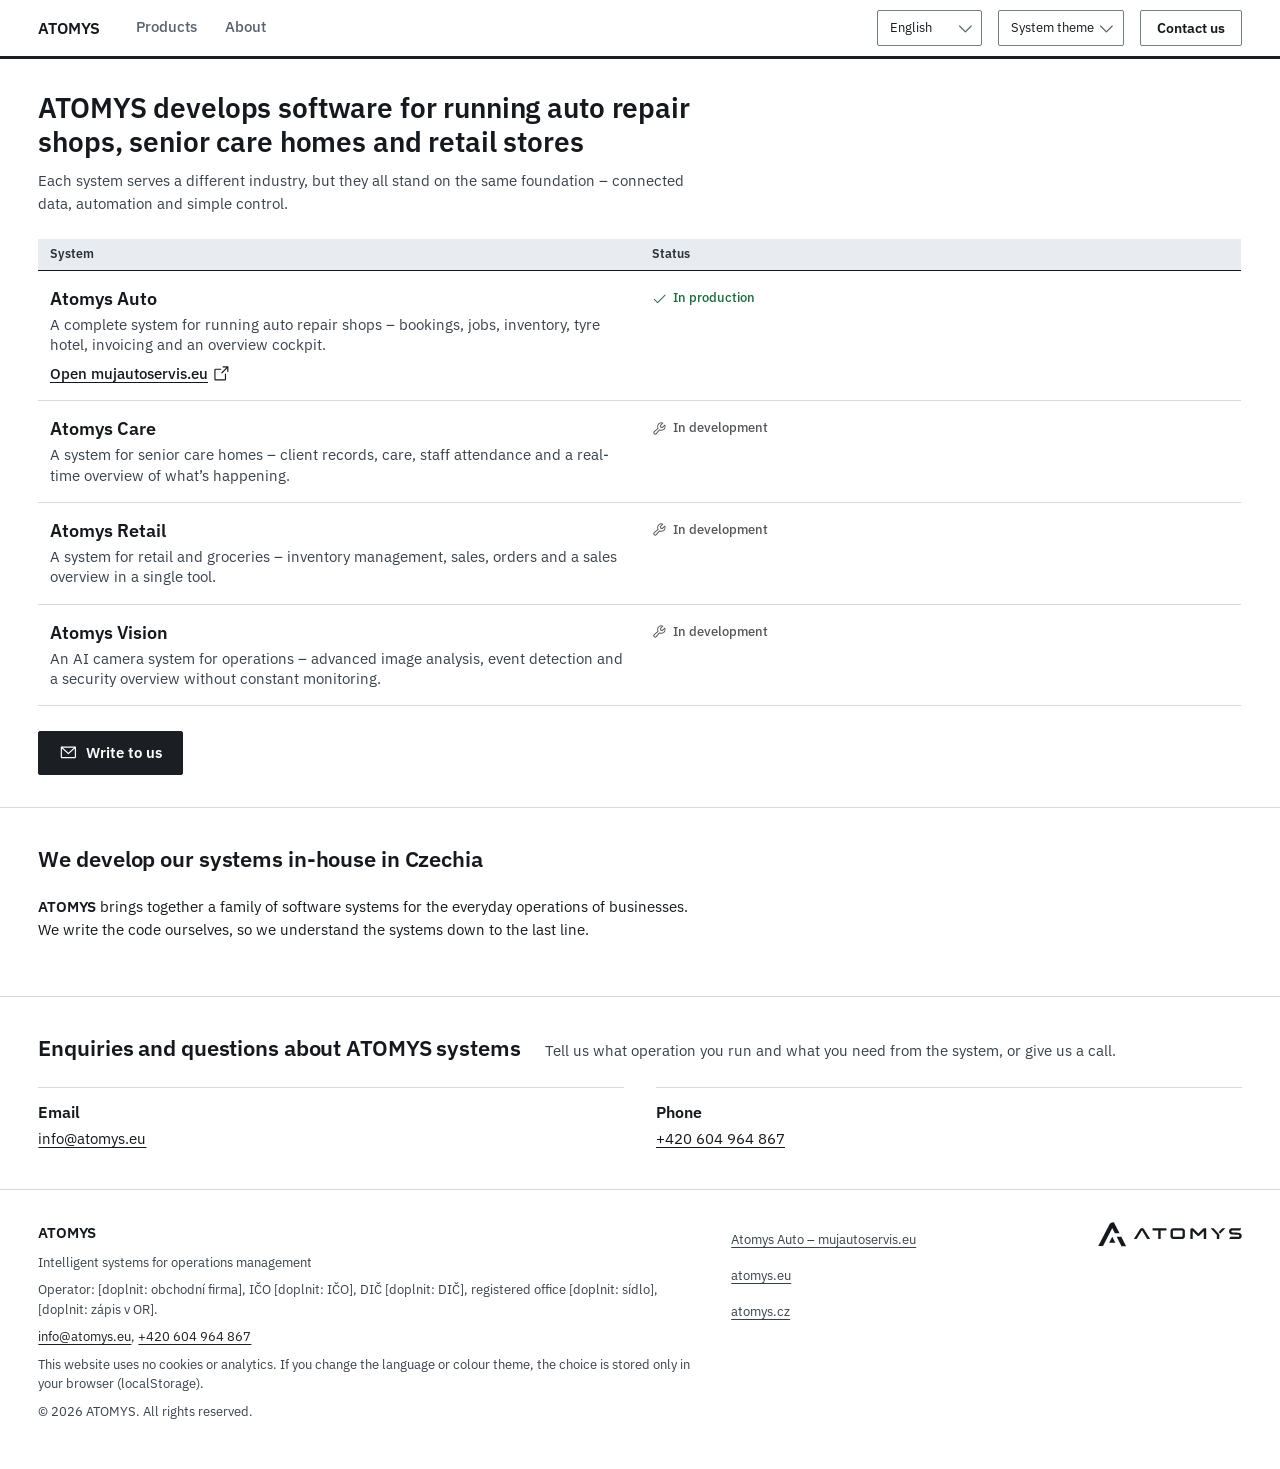
==== commit 659e36d0: "Web: pevný vzhled Tiskopis, věcné texty bez šablonových mřížek - data-vzhled="tiskopis" podle PRAVID" ====
--- a/index.html
+++ b/index.html
@@ -1,5 +1,5 @@
 <!doctype html>
-<html lang="en" data-area="atomys" data-vzhled="atomys" data-vzhled-pevny>
+<html lang="en" data-area="atomys" data-vzhled="tiskopis" data-vzhled-pevny>
   <head>
     <meta charset="UTF-8" />
     <meta name="viewport" content="width=device-width, initial-scale=1.0" />
@@ -8,15 +8,16 @@
       name="description"
       content="ATOMYS builds intelligent systems for auto repair shops, senior care homes, retail and modern operations. Data that drives decisions – operations under control."
     />
-    <!-- Barva lišty vzhledu Atomys (--at-bar) pro světlý a tmavý motiv systému. -->
+    <!-- Barva lišty vzhledu Tiskopis (--at-bar) pro světlý a tmavý motiv systému.
+     Když návštěvník zvolí motiv sám, přepíše ji skript na konci stránky. -->
     <meta
       name="theme-color"
-      content="#DEE4EB"
+      content="#FFFFFF"
       media="(prefers-color-scheme: light)"
     />
     <meta
       name="theme-color"
-      content="#0E1520"
+      content="#1E232A"
       media="(prefers-color-scheme: dark)"
     />
     <meta name="author" content="ATOMYS" />
@@ -60,8 +61,9 @@
     />
 
     <!-- Styl Atomys 2.0 (složka atomys/ převzatá nástrojem prevzit.mjs, needitovat).
-     Web má pevný vzhled Atomys (data-vzhled-pevny): volbu vzhledu ani hustoty z prohlížeče
-     nepřebírá, nabízí jen barevný motiv. Dosavadní uložený motiv převezme data-klic-motiv. -->
+     Web má pevný vzhled Tiskopis (data-vzhled-pevny, PRAVIDLA oddíl 1): volbu vzhledu ani
+     hustoty z prohlížeče nepřebírá, nabízí jen barevný motiv. Dosavadní uložený motiv
+     převezme data-klic-motiv. -->
     <script
       src="atomys/vzhled.js?v=2.0.0"
       data-klic-motiv="atomys-theme"
@@ -88,7 +90,7 @@
     </style>
 
     <style>
-      /* Výčet vlastností: dvojice název a popis v mřížce, bez karet a ikon. Jen tokeny --at-*. */
+      /* Kontaktní údaje: dvojice název a hodnota v mřížce, bez karet a ikon. Jen tokeny --at-*. */
       .web-vycet {
         display: grid;
         grid-template-columns: repeat(auto-fit, minmax(min(100%, 16rem), 1fr));
@@ -115,21 +117,21 @@
         color: var(--at-ink);
         overflow-wrap: anywhere;
       }
-      /* Zaměření značky jako prostý výčet v řádku, bez pilulek. */
-      .web-zamereni {
-        display: flex;
-        flex-wrap: wrap;
-        margin: 0 0 var(--at-space-6);
-        padding: 0;
-        list-style: none;
-        color: var(--at-ink-soft);
+      /* Samostatné odkazy na e-mail a telefon: cíl vysoký jako ovladač v dané hustotě
+         (PRAVIDLA oddíl 7), stejně jako odkazy v .at-table. Neviditelná plocha na střed
+         odkazu, řádek tím neroste. */
+      .web-vycet dd a,
+      .at-paticka__tiraz a {
+        position: relative;
       }
-      /* Oddělovač za položkou, aby při zalomení nezačínal řádek tečkou. */
-      .web-zamereni li:not(:last-child)::after {
-        content: "·";
-        content: "·" / "";
-        margin-inline: var(--at-space-2);
-        color: var(--at-muted);
+      .web-vycet dd a::after,
+      .at-paticka__tiraz a::after {
+        content: "";
+        position: absolute;
+        inset: 50% auto auto 50%;
+        inline-size: max(100%, var(--at-control-height));
+        block-size: max(100%, var(--at-control-height));
+        translate: -50% -50%;
       }
       .web-rejstrik-odkaz {
         display: inline-flex;
@@ -161,7 +163,6 @@
           >
             <ul>
               <li><a href="#produkty" data-i18n="nav.products">Products</a></li>
-              <li><a href="#proc" data-i18n="nav.why">Why ATOMYS</a></li>
               <li><a href="#o-nas" data-i18n="nav.about">About</a></li>
             </ul>
           </nav>
@@ -348,88 +349,19 @@
         </div>
       </section>
 
-      <section class="at-web-sekce" id="proc" aria-labelledby="proc-nazev">
-        <div class="at-web-sekce__hlava">
-          <h2 id="proc-nazev" data-i18n="why.title">
-            Four principles we build on.
-          </h2>
-        </div>
-        <dl class="web-vycet">
-          <div>
-            <dt data-i18n="feat.intel.t">Intelligence</dt>
-            <dd data-i18n="feat.intel.d">
-              We turn operational data into a basis for decisions.
-            </dd>
-          </div>
-          <div>
-            <dt data-i18n="feat.auto.t">Automation</dt>
-            <dd data-i18n="feat.auto.d">
-              We automate the routine, save time and cost, and let people focus
-              on what matters.
-            </dd>
-          </div>
-          <div>
-            <dt data-i18n="feat.over.t">Overview</dt>
-            <dd data-i18n="feat.over.d">
-              You see the key information about your operations clearly and up
-              to date.
-            </dd>
-          </div>
-          <div>
-            <dt data-i18n="feat.sec.t">Security</dt>
-            <dd data-i18n="feat.sec.d">
-              Your data is safe – we run it responsibly and in line with the
-              rules.
-            </dd>
-          </div>
-        </dl>
-      </section>
-
       <section class="at-web-sekce" id="o-nas" aria-labelledby="o-nas-nazev">
         <div class="at-web-sekce__hlava">
-          <h2 id="o-nas-nazev" data-i18n="about.title">Who we are</h2>
+          <h2 id="o-nas-nazev" data-i18n="about.title">
+            We develop our systems in-house in Czechia
+          </h2>
         </div>
         <div class="at-text-max">
           <p data-i18n-html="about.p1">
             <strong>ATOMYS</strong> brings together a family of software systems
-            for the everyday operations of businesses. We don’t focus on a
-            single industry – we build tools for auto repair shops, senior care
-            homes, retail and modern operations, united by one need: to keep
-            everything under control.
-          </p>
-          <p data-i18n="about.p2">
-            Our goal is software that makes work easier: clear, fast and built
-            on data you can trust. We solve every product in depth – from
-            bookings and inventory to invoicing and analytics.
+            for the everyday operations of businesses. We write the code
+            ourselves, so we understand the systems down to the last line.
           </p>
         </div>
-        <ul class="web-zamereni">
-          <li data-i18n="about.pill1">Software tailored to operations</li>
-          <li data-i18n="about.pill2">Data &amp; automation</li>
-          <li data-i18n="about.pill3">Developed in Czechia</li>
-          <li data-i18n="about.pill4">Long-term support</li>
-        </ul>
-        <dl class="web-vycet">
-          <div>
-            <dt data-i18n="about.panel1t">In-house development</dt>
-            <dd data-i18n="about.panel1d">
-              We build our systems ourselves, so we understand them down to the
-              last line.
-            </dd>
-          </div>
-          <div>
-            <dt data-i18n="about.panel2t">24/7 operation</dt>
-            <dd data-i18n="about.panel2d">
-              Our systems run non-stop – just like the operations they serve.
-            </dd>
-          </div>
-          <div>
-            <dt data-i18n="about.panel3t">Safe and reliable</dt>
-            <dd data-i18n="about.panel3d">
-              We host data responsibly, with respect for privacy and stability.
-            </dd>
-          </div>
-        </dl>
       </section>
 
       <section
@@ -439,11 +371,11 @@
       >
         <div class="at-web-sekce__hlava">
           <h2 id="kontakt-nazev" data-i18n="contact.title">
-            Let’s bring your operations under control.
+            Enquiries and questions about ATOMYS systems
           </h2>
           <p data-i18n="contact.p">
-            Do you run an operation that deserves a smarter system? Write to us
-            – we’ll be glad to discuss how ATOMYS can help.
+            Tell us what operation you run and what you need from the system,
+            or give us a call.
           </p>
         </div>
         <dl class="web-vycet">
@@ -530,15 +462,34 @@
           y.textContent = new Date().getFullYear();
         }
 
-        /* ---------- barevný motiv (vzhled.js; vzhled Atomys je pevný) ---------- */
+        /* ---------- barevný motiv (vzhled.js; vzhled Tiskopis je pevný) ---------- */
         var motiv = document.getElementById("motiv");
+        /* Lišta mobilního prohlížeče: meta theme-color v hlavičce sleduje jen motiv systému.
+           Při zvoleném motivu dostane barvu hlavičky stránky, u motivu systému původní hodnoty. */
+        var barvyListy = document.querySelectorAll('meta[name="theme-color"]');
+        var puvodniBarvyListy = [];
+        barvyListy.forEach(function (m) {
+          puvodniBarvyListy.push(m.getAttribute("content"));
+        });
+        function nastavBarvuListy(stav) {
+          var hlavicka = document.querySelector(".at-web-hlavicka");
+          var barva =
+            stav.motiv !== "system" && hlavicka
+              ? getComputedStyle(hlavicka).backgroundColor
+              : null;
+          barvyListy.forEach(function (m, i) {
+            m.setAttribute("content", barva || puvodniBarvyListy[i]);
+          });
+        }
         if (motiv && window.atomysVzhled) {
           motiv.value = atomysVzhled.stav().motiv;
+          nastavBarvuListy(atomysVzhled.stav());
           motiv.addEventListener("change", function () {
             atomysVzhled.nastavit({ motiv: motiv.value });
           });
           document.addEventListener("atomys:vzhled", function (e) {
             motiv.value = e.detail.motiv;
+            nastavBarvuListy(e.detail);
           });
         }
 
@@ -551,7 +502,6 @@
             "nav.menu": "Nabídka",
             "nav.label": "Hlavní navigace",
             "nav.products": "Produkty",
-            "nav.why": "Proč ATOMYS",
             "nav.about": "O\u00a0nás",
             "nav.cta": "Kontaktujte nás",
             "switcher.aria": "Vybrat jazyk",
@@ -574,30 +524,10 @@
             "status.indev": "Ve vývoji",
             "contact.btn": "Napište nám",
             "contact.mailsubject": "Poptávka – ATOMYS",
-            "why.title": "Čtyři principy, na kterých stavíme.",
-            "feat.intel.t": "Inteligence",
-            "feat.intel.d": "Z\u00a0provozních dat připravujeme podklady pro rozhodování.",
-            "feat.auto.t": "Automatizace",
-            "feat.auto.d": "Automatizujeme rutinu, šetříme čas i\u00a0náklady a\u00a0necháváme lidi dělat to podstatné.",
-            "feat.over.t": "Přehled",
-            "feat.over.d": "Důležité informace o\u00a0provozu vidíte přehledně a\u00a0aktuálně.",
-            "feat.sec.t": "Bezpečnost",
-            "feat.sec.d": "Vaše data jsou v\u00a0bezpečí – provozujeme je zodpovědně a\u00a0v\u00a0souladu s\u00a0pravidly.",
-            "about.title": "Kdo jsme",
-            "about.p1": "<strong>ATOMYS</strong> zastřešuje rodinu softwarových systémů pro každodenní provoz firem. Nezaměřujeme se na jedno odvětví – stavíme nástroje pro autoservisy, domovy pro seniory, maloobchod i\u00a0moderní provozy, které spojuje jedna potřeba: mít vše pod kontrolou.",
-            "about.p2": "Naším cílem je software, který práci ulehčuje: přehledný, rychlý a\u00a0postavený na datech, kterým se dá věřit. Každý produkt řešíme do hloubky – od rezervací a\u00a0skladu až po fakturaci a\u00a0analýzu.",
-            "about.pill1": "Software na míru provozu",
-            "about.pill2": "Data a\u00a0automatizace",
-            "about.pill3": "Vývoj v\u00a0Česku",
-            "about.pill4": "Dlouhodobá podpora",
-            "about.panel1t": "Vlastní vývoj",
-            "about.panel1d": "Systémy vyvíjíme vlastními silami, takže jim rozumíme do posledního řádku.",
-            "about.panel2t": "Provoz 24/7",
-            "about.panel2d": "Naše systémy běží nepřetržitě – stejně jako provozy, kterým slouží.",
-            "about.panel3t": "Bezpečné a\u00a0spolehlivé",
-            "about.panel3d": "Data hostujeme zodpovědně, s\u00a0ohledem na soukromí a\u00a0stabilitu.",
-            "contact.title": "Pojďme dostat váš provoz pod kontrolu.",
-            "contact.p": "Máte provoz, který by si zasloužil chytřejší systém? Napište nám – rádi probereme, jak vám ATOMYS může pomoci.",
+            "about.title": "Systémy vyvíjíme vlastními silami v Česku",
+            "about.p1": "<strong>ATOMYS</strong> zastřešuje rodinu softwarových systémů pro každodenní provoz firem. Kód píšeme sami, takže systémům rozumíme do posledního řádku.",
+            "contact.title": "Poptávky a dotazy k systémům ATOMYS",
+            "contact.p": "Napište nám, jaký provoz řídíte a co od systému potřebujete, nebo zavolejte.",
             "contact.email": "E-mail",
             "contact.phone": "Telefon",
             "hero.tagline": "Inteligentní systémy pro řízení provozu",
@@ -614,7 +544,6 @@
             "nav.menu": "Menu",
             "nav.label": "Main navigation",
             "nav.products": "Products",
-            "nav.why": "Why ATOMYS",
             "nav.about": "About",
             "nav.cta": "Contact us",
             "switcher.aria": "Choose language",
@@ -637,30 +566,10 @@
             "status.indev": "In development",
             "contact.btn": "Write to us",
             "contact.mailsubject": "Inquiry – ATOMYS",
-            "why.title": "Four principles we build on.",
-            "feat.intel.t": "Intelligence",
-            "feat.intel.d": "We turn operational data into a basis for decisions.",
-            "feat.auto.t": "Automation",
-            "feat.auto.d": "We automate the routine, save time and cost, and let people focus on what matters.",
-            "feat.over.t": "Overview",
-            "feat.over.d": "You see the key information about your operations clearly and up to date.",
-            "feat.sec.t": "Security",
-            "feat.sec.d": "Your data is safe – we run it responsibly and in line with the rules.",
-            "about.title": "Who we are",
-            "about.p1": "<strong>ATOMYS</strong> brings together a family of software systems for the everyday operations of businesses. We don’t focus on a single industry – we build tools for auto repair shops, senior care homes, retail and modern operations, united by one need: to keep everything under control.",
-            "about.p2": "Our goal is software that makes work easier: clear, fast and built on data you can trust. We solve every product in depth – from bookings and inventory to invoicing and analytics.",
-            "about.pill1": "Software tailored to operations",
-            "about.pill2": "Data & automation",
-            "about.pill3": "Developed in Czechia",
-            "about.pill4": "Long-term support",
-            "about.panel1t": "In-house development",
-            "about.panel1d": "We build our systems ourselves, so we understand them down to the last line.",
-            "about.panel2t": "24/7 operation",
-            "about.panel2d": "Our systems run non-stop – just like the operations they serve.",
-            "about.panel3t": "Safe and reliable",
-            "about.panel3d": "We host data responsibly, with respect for privacy and stability.",
-            "contact.title": "Let’s bring your operations under control.",
-            "contact.p": "Do you run an operation that deserves a smarter system? Write to us – we’ll be glad to discuss how ATOMYS can help.",
+            "about.title": "We develop our systems in-house in Czechia",
+            "about.p1": "<strong>ATOMYS</strong> brings together a family of software systems for the everyday operations of businesses. We write the code ourselves, so we understand the systems down to the last line.",
+            "contact.title": "Enquiries and questions about ATOMYS systems",
+            "contact.p": "Tell us what operation you run and what you need from the system, or give us a call.",
             "contact.email": "Email",
             "contact.phone": "Phone",
             "hero.tagline": "Intelligent systems for operations management",
@@ -677,7 +586,6 @@
             "nav.menu": "Menü",
             "nav.label": "Hauptnavigation",
             "nav.products": "Produkte",
-            "nav.why": "Warum ATOMYS",
             "nav.about": "Über uns",
             "nav.cta": "Kontakt aufnehmen",
             "switcher.aria": "Sprache wählen",
@@ -700,30 +608,10 @@
             "status.indev": "In Entwicklung",
             "contact.btn": "Schreiben Sie uns",
             "contact.mailsubject": "Anfrage – ATOMYS",
-            "why.title": "Vier Prinzipien, auf die wir bauen.",
-            "feat.intel.t": "Intelligenz",
-            "feat.intel.d": "Aus Betriebsdaten erstellen wir Grundlagen für Entscheidungen.",
-            "feat.auto.t": "Automatisierung",
-            "feat.auto.d": "Wir automatisieren die Routine, sparen Zeit und Kosten und lassen die Menschen sich auf das Wesentliche konzentrieren.",
-            "feat.over.t": "Überblick",
-            "feat.over.d": "Die wichtigen Informationen zu Ihrem Betrieb sehen Sie übersichtlich und aktuell.",
-            "feat.sec.t": "Sicherheit",
-            "feat.sec.d": "Ihre Daten sind sicher – wir betreiben sie verantwortungsvoll und regelkonform.",
-            "about.title": "Wer wir sind",
-            "about.p1": "<strong>ATOMYS</strong> vereint eine Familie von Softwaresystemen für den täglichen Betrieb von Unternehmen. Wir konzentrieren uns nicht auf eine einzige Branche – wir entwickeln Werkzeuge für Autowerkstätten, Seniorenheime, den Einzelhandel und moderne Betriebe, die eine Notwendigkeit verbindet: alles unter Kontrolle zu haben.",
-            "about.p2": "Unser Ziel ist Software, die die Arbeit erleichtert: übersichtlich, schnell und auf Daten gebaut, denen man vertrauen kann. Jedes Produkt durchdenken wir bis ins Detail – von Terminbuchung und Lager bis hin zu Rechnungsstellung und Analyse.",
-            "about.pill1": "Software maßgeschneidert für den Betrieb",
-            "about.pill2": "Daten & Automatisierung",
-            "about.pill3": "Entwickelt in Tschechien",
-            "about.pill4": "Langfristiger Support",
-            "about.panel1t": "Eigenentwicklung",
-            "about.panel1d": "Wir entwickeln unsere Systeme selbst und verstehen sie deshalb bis zur letzten Zeile.",
-            "about.panel2t": "24/7-Betrieb",
-            "about.panel2d": "Unsere Systeme laufen ununterbrochen – genau wie die Betriebe, denen sie dienen.",
-            "about.panel3t": "Sicher und zuverlässig",
-            "about.panel3d": "Wir hosten Daten verantwortungsvoll – mit Rücksicht auf Datenschutz und Stabilität.",
-            "contact.title": "Bringen wir Ihren Betrieb unter Kontrolle.",
-            "contact.p": "Führen Sie einen Betrieb, der ein intelligenteres System verdient? Schreiben Sie uns – wir besprechen gern, wie ATOMYS helfen kann.",
+            "about.title": "Unsere Systeme entwickeln wir selbst in Tschechien",
+            "about.p1": "<strong>ATOMYS</strong> vereint eine Familie von Softwaresystemen für den täglichen Betrieb von Unternehmen. Den Code schreiben wir selbst und verstehen die Systeme deshalb bis zur letzten Zeile.",
+            "contact.title": "Anfragen und Fragen zu den ATOMYS-Systemen",
+            "contact.p": "Schreiben Sie uns, welchen Betrieb Sie führen und was Sie vom System brauchen, oder rufen Sie uns an.",
             "contact.email": "E-Mail",
             "contact.phone": "Telefon",
             "hero.tagline": "Intelligente Systeme für das Betriebsmanagement",
@@ -740,7 +628,6 @@
             "nav.menu": "Ponuka",
             "nav.label": "Hlavná navigácia",
             "nav.products": "Produkty",
-            "nav.why": "Prečo ATOMYS",
             "nav.about": "O\u00a0nás",
             "nav.cta": "Kontaktujte nás",
             "switcher.aria": "Vybrať jazyk",
@@ -763,30 +650,10 @@
             "status.indev": "Vo vývoji",
             "contact.btn": "Napíšte nám",
             "contact.mailsubject": "Dopyt – ATOMYS",
-            "why.title": "Štyri princípy, na ktorých staviame.",
-            "feat.intel.t": "Inteligencia",
-            "feat.intel.d": "Z\u00a0prevádzkových dát pripravujeme podklady na rozhodovanie.",
-            "feat.auto.t": "Automatizácia",
-            "feat.auto.d": "Automatizujeme rutinu, šetríme čas aj náklady a\u00a0necháme ľudí robiť to podstatné.",
-            "feat.over.t": "Prehľad",
-            "feat.over.d": "Dôležité informácie o\u00a0prevádzke vidíte prehľadne a\u00a0aktuálne.",
-            "feat.sec.t": "Bezpečnosť",
-            "feat.sec.d": "Vaše dáta sú v\u00a0bezpečí – prevádzkujeme ich zodpovedne a\u00a0v\u00a0súlade s\u00a0pravidlami.",
-            "about.title": "Kto sme",
-            "about.p1": "<strong>ATOMYS</strong> zastrešuje rodinu softvérových systémov pre každodennú prevádzku firiem. Nezameriavame sa na jedno odvetvie – staviame nástroje pre autoservisy, domovy pre seniorov, maloobchod aj moderné prevádzky, ktoré spája jedna potreba: mať všetko pod kontrolou.",
-            "about.p2": "Naším cieľom je softvér, ktorý prácu uľahčuje: prehľadný, rýchly a\u00a0postavený na dátach, ktorým sa dá veriť. Každý produkt riešime do hĺbky – od rezervácií a\u00a0skladu až po fakturáciu a\u00a0analýzu.",
-            "about.pill1": "Softvér na mieru prevádzky",
-            "about.pill2": "Dáta a\u00a0automatizácia",
-            "about.pill3": "Vývoj v\u00a0Česku",
-            "about.pill4": "Dlhodobá podpora",
-            "about.panel1t": "Vlastný vývoj",
-            "about.panel1d": "Systémy vyvíjame vlastnými silami, takže im rozumieme do posledného riadka.",
-            "about.panel2t": "Prevádzka 24/7",
-            "about.panel2d": "Naše systémy bežia nepretržite – rovnako ako prevádzky, ktorým slúžia.",
-            "about.panel3t": "Bezpečné a\u00a0spoľahlivé",
-            "about.panel3d": "Dáta hostujeme zodpovedne, s\u00a0ohľadom na súkromie a\u00a0stabilitu.",
-            "contact.title": "Dostaňme vašu prevádzku pod kontrolu.",
-            "contact.p": "Prevádzkujete podnik, ktorý by si zaslúžil inteligentnejší systém? Napíšte nám – radi preberieme, ako vám ATOMYS môže pomôcť.",
+            "about.title": "Systémy vyvíjame vlastnými silami v Česku",
+            "about.p1": "<strong>ATOMYS</strong> zastrešuje rodinu softvérových systémov pre každodennú prevádzku firiem. Kód píšeme sami, takže systémom rozumieme do posledného riadka.",
+            "contact.title": "Dopyty a otázky k systémom ATOMYS",
+            "contact.p": "Napíšte nám, akú prevádzku riadite a čo od systému potrebujete, alebo zavolajte.",
             "contact.email": "E-mail",
             "contact.phone": "Telefón",
             "hero.tagline": "Inteligentné systémy na riadenie prevádzky",
@@ -803,7 +670,6 @@
             "nav.menu": "Menu",
             "nav.label": "Nawigacja główna",
             "nav.products": "Produkty",
-            "nav.why": "Dlaczego ATOMYS",
             "nav.about": "O nas",
             "nav.cta": "Skontaktuj się z nami",
             "switcher.aria": "Wybierz język",
@@ -826,30 +692,10 @@
             "status.indev": "W rozwoju",
             "contact.btn": "Napisz do nas",
             "contact.mailsubject": "Zapytanie – ATOMYS",
-            "why.title": "Cztery zasady, na których budujemy.",
-            "feat.intel.t": "Inteligencja",
-            "feat.intel.d": "Z danych operacyjnych przygotowujemy podstawy do podejmowania decyzji.",
-            "feat.auto.t": "Automatyzacja",
-            "feat.auto.d": "Automatyzujemy rutynę, oszczędzamy czas i koszty, a ludziom pozwalamy skupić się na tym, co ważne.",
-            "feat.over.t": "Przegląd",
-            "feat.over.d": "Ważne informacje o działalności widzisz przejrzyście i na bieżąco.",
-            "feat.sec.t": "Bezpieczeństwo",
-            "feat.sec.d": "Twoje dane są bezpieczne – zarządzamy nimi odpowiedzialnie i zgodnie z przepisami.",
-            "about.title": "Kim jesteśmy",
-            "about.p1": "<strong>ATOMYS</strong> spaja rodzinę systemów informatycznych dla codziennej działalności firm. Nie skupiamy się na jednej branży – tworzymy narzędzia dla warsztatów samochodowych, domów opieki dla seniorów, handlu detalicznego i nowoczesnych zakładów, które łączy jedna potrzeba: mieć wszystko pod kontrolą.",
-            "about.p2": "Naszym celem jest oprogramowanie, które ułatwia pracę: przejrzyste, szybkie i oparte na danych, którym można zaufać. Każdy produkt dopracowujemy w szczegółach – od rezerwacji i magazynu po fakturowanie i analizy.",
-            "about.pill1": "Oprogramowanie dopasowane do operacji",
-            "about.pill2": "Dane i automatyzacja",
-            "about.pill3": "Tworzone w Czechach",
-            "about.pill4": "Długoterminowe wsparcie",
-            "about.panel1t": "Własny rozwój",
-            "about.panel1d": "Nasze systemy tworzymy samodzielnie, dlatego rozumiemy je do ostatniej linijki kodu.",
-            "about.panel2t": "Działanie 24/7",
-            "about.panel2d": "Nasze systemy działają nieprzerwanie – tak jak zakłady, którym służą.",
-            "about.panel3t": "Bezpieczne i niezawodne",
-            "about.panel3d": "Dane hostujemy odpowiedzialnie, z dbałością o prywatność i stabilność.",
-            "contact.title": "Weźmy Twoje operacje pod kontrolę.",
-            "contact.p": "Prowadzisz zakład, który zasługuje na inteligentniejszy system? Napisz do nas – chętnie omówimy, jak ATOMYS może pomóc.",
+            "about.title": "Nasze systemy tworzymy samodzielnie w Czechach",
+            "about.p1": "<strong>ATOMYS</strong> spaja rodzinę systemów informatycznych dla codziennej działalności firm. Kod piszemy sami, dlatego rozumiemy nasze systemy do ostatniej linijki.",
+            "contact.title": "Zapytania i pytania dotyczące systemów ATOMYS",
+            "contact.p": "Napisz, jaki zakład prowadzisz i czego potrzebujesz od systemu, albo zadzwoń.",
             "contact.email": "E-mail",
             "contact.phone": "Telefon",
             "hero.tagline": "Inteligentne systemy do zarządzania operacjami",
@@ -866,7 +712,6 @@
             "nav.menu": "Menu",
             "nav.label": "Navigazione principale",
             "nav.products": "Prodotti",
-            "nav.why": "Perché ATOMYS",
             "nav.about": "Chi siamo",
             "nav.cta": "Contattaci",
             "switcher.aria": "Scegli la lingua",
@@ -889,30 +734,10 @@
             "status.indev": "In sviluppo",
             "contact.btn": "Scrivici",
             "contact.mailsubject": "Richiesta – ATOMYS",
-            "why.title": "Quattro principi su cui costruiamo.",
-            "feat.intel.t": "Intelligenza",
-            "feat.intel.d": "Dai dati operativi ricaviamo la base per le decisioni.",
-            "feat.auto.t": "Automazione",
-            "feat.auto.d": "Automatizziamo la routine, riduciamo tempo e costi e lasciamo che le persone si dedichino a ciò che conta.",
-            "feat.over.t": "Panoramica",
-            "feat.over.d": "Le informazioni importanti sulla tua attività sono chiare e aggiornate.",
-            "feat.sec.t": "Sicurezza",
-            "feat.sec.d": "I tuoi dati sono al sicuro: li gestiamo in modo responsabile e conforme alle regole.",
-            "about.title": "Chi siamo",
-            "about.p1": "<strong>ATOMYS</strong> riunisce una famiglia di sistemi software per l'operatività quotidiana delle aziende. Non ci concentriamo su un unico settore: costruiamo strumenti per autofficine, case di riposo, retail e attività moderne, uniti da un'unica esigenza: tenere tutto sotto controllo.",
-            "about.p2": "Il nostro obiettivo è un software che semplifica il lavoro: chiaro, veloce e costruito su dati di cui ti puoi fidare. Affrontiamo ogni prodotto in profondità, dalle prenotazioni e dal magazzino fino alla fatturazione e all'analisi.",
-            "about.pill1": "Software su misura per l'operatività",
-            "about.pill2": "Dati e automazione",
-            "about.pill3": "Sviluppato in Repubblica Ceca",
-            "about.pill4": "Supporto a lungo termine",
-            "about.panel1t": "Sviluppo interno",
-            "about.panel1d": "Sviluppiamo i nostri sistemi in prima persona, quindi li conosciamo fino all'ultima riga.",
-            "about.panel2t": "Operatività 24/7",
-            "about.panel2d": "I nostri sistemi funzionano senza sosta, proprio come le attività a cui servono.",
-            "about.panel3t": "Sicuri e affidabili",
-            "about.panel3d": "Ospitiamo i dati in modo responsabile, nel rispetto della privacy e della stabilità.",
-            "contact.title": "Portiamo la tua operatività sotto controllo.",
-            "contact.p": "Gestisci un'attività che merita un sistema più intelligente? Scrivici: saremo lieti di valutare insieme come ATOMYS può aiutarti.",
+            "about.title": "Sviluppiamo i nostri sistemi internamente, in Repubblica Ceca",
+            "about.p1": "<strong>ATOMYS</strong> riunisce una famiglia di sistemi software per l'operatività quotidiana delle aziende. Scriviamo il codice noi stessi, quindi conosciamo i sistemi fino all'ultima riga.",
+            "contact.title": "Richieste e domande sui sistemi ATOMYS",
+            "contact.p": "Scrivici che attività gestisci e di cosa hai bisogno dal sistema, oppure chiamaci.",
             "contact.email": "E-mail",
             "contact.phone": "Telefono",
             "hero.tagline": "Sistemi intelligenti per la gestione operativa",
@@ -929,7 +754,6 @@
             "nav.menu": "Μενού",
             "nav.label": "Κύρια πλοήγηση",
             "nav.products": "Προϊόντα",
-            "nav.why": "Γιατί ATOMYS",
             "nav.about": "Σχετικά",
             "nav.cta": "Επικοινωνήστε μαζί μας",
             "switcher.aria": "Επιλογή γλώσσας",
@@ -952,30 +776,10 @@
             "status.indev": "Σε ανάπτυξη",
             "contact.btn": "Γράψτε μας",
             "contact.mailsubject": "Ζήτηση προσφοράς – ATOMYS",
-            "why.title": "Τέσσερις αρχές πάνω στις οποίες χτίζουμε.",
-            "feat.intel.t": "Ευφυΐα",
-            "feat.intel.d": "Από τα λειτουργικά δεδομένα προετοιμάζουμε τη βάση για τη λήψη αποφάσεων.",
-            "feat.auto.t": "Αυτοματισμός",
-            "feat.auto.d": "Αυτοματοποιούμε τη ρουτίνα, εξοικονομούμε χρόνο και κόστος και αφήνουμε τους ανθρώπους να επικεντρωθούν σε αυτό που μετράει.",
-            "feat.over.t": "Εποπτεία",
-            "feat.over.d": "Βλέπετε τις σημαντικές πληροφορίες για τη λειτουργία σας με σαφήνεια και ενημερωμένες.",
-            "feat.sec.t": "Ασφάλεια",
-            "feat.sec.d": "Τα δεδομένα σας είναι ασφαλή – τα διαχειριζόμαστε υπεύθυνα και σύμφωνα με τους κανόνες.",
-            "about.title": "Ποιοι είμαστε",
-            "about.p1": "Η <strong>ATOMYS</strong> συγκεντρώνει μια οικογένεια συστημάτων λογισμικού για την καθημερινή λειτουργία των επιχειρήσεων. Δεν εστιάζουμε σε έναν μόνο κλάδο – δημιουργούμε εργαλεία για συνεργεία αυτοκινήτων, μονάδες φροντίδας ηλικιωμένων, το λιανικό εμπόριο και τις σύγχρονες επιχειρήσεις, που τα ενώνει μία ανάγκη: να έχετε τα πάντα υπό έλεγχο.",
-            "about.p2": "Στόχος μας είναι λογισμικό που κάνει τη δουλειά πιο εύκολη: ξεκάθαρο, γρήγορο και χτισμένο πάνω σε δεδομένα που μπορείτε να εμπιστευτείτε. Κάθε προϊόν το επεξεργαζόμαστε σε βάθος – από τις κρατήσεις και την αποθήκη μέχρι την τιμολόγηση και την ανάλυση.",
-            "about.pill1": "Λογισμικό στα μέτρα της λειτουργίας σας",
-            "about.pill2": "Δεδομένα & αυτοματισμός",
-            "about.pill3": "Ανάπτυξη στην Τσεχία",
-            "about.pill4": "Μακροχρόνια υποστήριξη",
-            "about.panel1t": "Εσωτερική ανάπτυξη",
-            "about.panel1d": "Αναπτύσσουμε τα συστήματά μας μόνοι μας, γι' αυτό και τα γνωρίζουμε μέχρι την τελευταία γραμμή κώδικα.",
-            "about.panel2t": "Λειτουργία 24/7",
-            "about.panel2d": "Τα συστήματά μας λειτουργούν ασταμάτητα – όπως ακριβώς και οι επιχειρήσεις που εξυπηρετούν.",
-            "about.panel3t": "Ασφαλή και αξιόπιστα",
-            "about.panel3d": "Φιλοξενούμε τα δεδομένα υπεύθυνα, με σεβασμό στην ιδιωτικότητα και τη σταθερότητα.",
-            "contact.title": "Ας βάλουμε τη λειτουργία σας υπό έλεγχο.",
-            "contact.p": "Διαχειρίζεστε μια επιχείρηση που αξίζει ένα πιο έξυπνο σύστημα; Γράψτε μας – θα χαρούμε να συζητήσουμε πώς μπορεί να βοηθήσει η ATOMYS.",
+            "about.title": "Αναπτύσσουμε τα συστήματά μας μόνοι μας στην Τσεχία",
+            "about.p1": "Η <strong>ATOMYS</strong> συγκεντρώνει μια οικογένεια συστημάτων λογισμικού για την καθημερινή λειτουργία των επιχειρήσεων. Γράφουμε τον κώδικα μόνοι μας, γι' αυτό γνωρίζουμε τα συστήματα μέχρι την τελευταία γραμμή.",
+            "contact.title": "Αιτήματα και ερωτήσεις για τα συστήματα ATOMYS",
+            "contact.p": "Γράψτε μας ποια επιχείρηση διαχειρίζεστε και τι χρειάζεστε από το σύστημα ή τηλεφωνήστε μας.",
             "contact.email": "Email",
             "contact.phone": "Τηλέφωνο",
             "hero.tagline": "Έξυπνα συστήματα για τη διαχείριση λειτουργιών",
@@ -992,7 +796,6 @@
             "nav.menu": "Menü",
             "nav.label": "Fő navigáció",
             "nav.products": "Termékek",
-            "nav.why": "Miért ATOMYS",
             "nav.about": "Rólunk",
             "nav.cta": "Lépjen kapcsolatba",
             "switcher.aria": "Nyelv kiválasztása",
@@ -1015,30 +818,10 @@
             "status.indev": "Fejlesztés alatt",
             "contact.btn": "Írjon nekünk",
             "contact.mailsubject": "Érdeklődés – ATOMYS",
-            "why.title": "Négy alapelv, amelyre építünk.",
-            "feat.intel.t": "Intelligencia",
-            "feat.intel.d": "Az üzemi adatokból döntés-előkészítő anyagot készítünk.",
-            "feat.auto.t": "Automatizálás",
-            "feat.auto.d": "Automatizáljuk a rutint, időt és költséget takarítunk meg, és hagyjuk, hogy az emberek a lényegre koncentráljanak.",
-            "feat.over.t": "Áttekintés",
-            "feat.over.d": "A működés fontos adatait áttekinthetően és naprakészen látja.",
-            "feat.sec.t": "Biztonság",
-            "feat.sec.d": "Az Ön adatai biztonságban vannak – felelősségteljesen és a szabályoknak megfelelően kezeljük őket.",
-            "about.title": "Kik vagyunk",
-            "about.p1": "Az <strong>ATOMYS</strong> szoftverrendszerek családját fogja össze a vállalkozások mindennapi működéséhez. Nem egyetlen iparágra összpontosítunk – eszközöket építünk autószervizek, idősotthonok, kiskereskedelem és modern üzemek számára, amelyeket egyetlen igény köt össze: mindent kézben tartani.",
-            "about.p2": "Célunk olyan szoftver, amely megkönnyíti a munkát: áttekinthető, gyors és megbízható adatokra épül. Minden terméket mélységében dolgozunk ki – a foglalásoktól és a raktártól a számlázásig és az elemzésig.",
-            "about.pill1": "Működésre szabott szoftver",
-            "about.pill2": "Adatok és automatizálás",
-            "about.pill3": "Csehországban fejlesztve",
-            "about.pill4": "Hosszú távú támogatás",
-            "about.panel1t": "Saját fejlesztés",
-            "about.panel1d": "Rendszereinket saját magunk fejlesztjük, így az utolsó sorig értjük őket.",
-            "about.panel2t": "24/7 üzemelés",
-            "about.panel2d": "Rendszereink megállás nélkül működnek – akárcsak a működés, amelyet kiszolgálnak.",
-            "about.panel3t": "Biztonságos és megbízható",
-            "about.panel3d": "Az adatokat felelősségteljesen tároljuk, tiszteletben tartva a magánszférát és a stabilitást.",
-            "contact.title": "Vegyük kézbe a működését.",
-            "contact.p": "Olyan üzemet vezet, amely megérdemelne egy okosabb rendszert? Írjon nekünk – szívesen megbeszéljük, hogyan segíthet Önnek az ATOMYS.",
+            "about.title": "Rendszereinket saját magunk fejlesztjük Csehországban",
+            "about.p1": "Az <strong>ATOMYS</strong> szoftverrendszerek családját fogja össze a vállalkozások mindennapi működéséhez. A kódot mi magunk írjuk, így a rendszereket az utolsó sorig értjük.",
+            "contact.title": "Ajánlatkérés és kérdések az ATOMYS rendszereiről",
+            "contact.p": "Írja meg, milyen üzemet vezet és mire van szüksége a rendszertől, vagy hívjon minket.",
             "contact.email": "E-mail",
             "contact.phone": "Telefon",
             "hero.tagline": "Intelligens rendszerek a működés irányításához",
@@ -1055,7 +838,6 @@
             "nav.menu": "Menú",
             "nav.label": "Navegación principal",
             "nav.products": "Productos",
-            "nav.why": "Por qué ATOMYS",
             "nav.about": "Nosotros",
             "nav.cta": "Contáctanos",
             "switcher.aria": "Elegir idioma",
@@ -1078,30 +860,10 @@
             "status.indev": "En desarrollo",
             "contact.btn": "Escríbenos",
             "contact.mailsubject": "Consulta – ATOMYS",
-            "why.title": "Cuatro principios sobre los que construimos.",
-            "feat.intel.t": "Inteligencia",
-            "feat.intel.d": "A partir de los datos operativos preparamos la base para tomar decisiones.",
-            "feat.auto.t": "Automatización",
-            "feat.auto.d": "Automatizamos la rutina, ahorramos tiempo y costes, y dejamos que las personas se centren en lo importante.",
-            "feat.over.t": "Visión general",
-            "feat.over.d": "Ves la información importante de tu operación con claridad y al día.",
-            "feat.sec.t": "Seguridad",
-            "feat.sec.d": "Tus datos están seguros: los gestionamos con responsabilidad y conforme a la normativa.",
-            "about.title": "Quiénes somos",
-            "about.p1": "<strong>ATOMYS</strong> reúne una familia de sistemas de software para las operaciones diarias de las empresas. No nos centramos en un único sector: creamos herramientas para talleres de automóviles, residencias de mayores, comercio minorista y operaciones modernas, unidas por una misma necesidad: tenerlo todo bajo control.",
-            "about.p2": "Nuestro objetivo es un software que facilite el trabajo: claro, rápido y basado en datos en los que puedes confiar. Abordamos cada producto en profundidad: desde las reservas y el almacén hasta la facturación y la analítica.",
-            "about.pill1": "Software a medida de tu operación",
-            "about.pill2": "Datos y automatización",
-            "about.pill3": "Desarrollado en Chequia",
-            "about.pill4": "Soporte a largo plazo",
-            "about.panel1t": "Desarrollo propio",
-            "about.panel1d": "Desarrollamos nuestros sistemas con recursos propios, así que los entendemos hasta la última línea.",
-            "about.panel2t": "Funcionamiento 24/7",
-            "about.panel2d": "Nuestros sistemas funcionan sin interrupción, igual que las operaciones a las que sirven.",
-            "about.panel3t": "Seguro y fiable",
-            "about.panel3d": "Alojamos los datos con responsabilidad, cuidando la privacidad y la estabilidad.",
-            "contact.title": "Pongamos tu operación bajo control.",
-            "contact.p": "¿Diriges una operación que merece un sistema más inteligente? Escríbenos: estaremos encantados de hablar de cómo ATOMYS puede ayudarte.",
+            "about.title": "Desarrollamos nuestros sistemas con recursos propios en Chequia",
+            "about.p1": "<strong>ATOMYS</strong> reúne una familia de sistemas de software para las operaciones diarias de las empresas. Escribimos el código nosotros mismos, así que entendemos los sistemas hasta la última línea.",
+            "contact.title": "Solicitudes y consultas sobre los sistemas ATOMYS",
+            "contact.p": "Cuéntanos qué operación diriges y qué necesitas del sistema, o llámanos.",
             "contact.email": "Correo electrónico",
             "contact.phone": "Teléfono",
             "hero.tagline": "Sistemas inteligentes para la gestión de operaciones",
@@ -1118,7 +880,6 @@
             "nav.menu": "Меню",
             "nav.label": "Основная навигация",
             "nav.products": "Продукты",
-            "nav.why": "Почему ATOMYS",
             "nav.about": "О нас",
             "nav.cta": "Свяжитесь с нами",
             "switcher.aria": "Выбрать язык",
@@ -1141,30 +902,10 @@
             "status.indev": "В разработке",
             "contact.btn": "Напишите нам",
             "contact.mailsubject": "Запрос — ATOMYS",
-            "why.title": "Четыре принципа, на которых мы строим.",
-            "feat.intel.t": "Интеллект",
-            "feat.intel.d": "Из операционных данных мы готовим основу для принятия решений.",
-            "feat.auto.t": "Автоматизация",
-            "feat.auto.d": "Мы автоматизируем рутину, экономим время и деньги и даём людям заниматься главным.",
-            "feat.over.t": "Обзор",
-            "feat.over.d": "Важная информация о работе предприятия всегда наглядна и актуальна.",
-            "feat.sec.t": "Безопасность",
-            "feat.sec.d": "Ваши данные в безопасности — мы обращаемся с ними ответственно и по правилам.",
-            "about.title": "Кто мы",
-            "about.p1": "<strong>ATOMYS</strong> объединяет семейство программных систем для повседневной работы компаний. Мы не ограничиваемся одной отраслью — создаём инструменты для автосервисов, домов престарелых, розничной торговли и современных предприятий, которые объединяет одна потребность: держать всё под контролем.",
-            "about.p2": "Наша цель — программное обеспечение, которое облегчает работу: понятное, быстрое и построенное на данных, которым можно доверять. Каждый продукт мы прорабатываем в глубину — от записей и склада до выставления счетов и аналитики.",
-            "about.pill1": "Программное обеспечение под ваши процессы",
-            "about.pill2": "Данные и автоматизация",
-            "about.pill3": "Разработано в Чехии",
-            "about.pill4": "Долгосрочная поддержка",
-            "about.panel1t": "Собственная разработка",
-            "about.panel1d": "Мы разрабатываем свои системы сами, поэтому понимаем их до последней строки кода.",
-            "about.panel2t": "Работа 24/7",
-            "about.panel2d": "Наши системы работают без остановки — как и предприятия, которым они служат.",
-            "about.panel3t": "Безопасно и надёжно",
-            "about.panel3d": "Мы храним данные ответственно, заботясь о конфиденциальности и стабильности.",
-            "contact.title": "Давайте возьмём ваши процессы под контроль.",
-            "contact.p": "У вас есть бизнес, который заслуживает более умной системы? Напишите нам — с радостью обсудим, чем ATOMYS может помочь.",
+            "about.title": "Мы сами разрабатываем свои системы в Чехии",
+            "about.p1": "<strong>ATOMYS</strong> объединяет семейство программных систем для повседневной работы компаний. Код мы пишем сами, поэтому понимаем наши системы до последней строки.",
+            "contact.title": "Запросы и вопросы о системах ATOMYS",
+            "contact.p": "Напишите, каким предприятием вы управляете и что вам нужно от системы, или позвоните нам.",
             "contact.email": "Эл. почта",
             "contact.phone": "Телефон",
             "hero.tagline": "Интеллектуальные системы для управления процессами",
@@ -1181,7 +922,6 @@
             "nav.menu": "Menu",
             "nav.label": "Navigation principale",
             "nav.products": "Produits",
-            "nav.why": "Pourquoi ATOMYS",
             "nav.about": "À propos",
             "nav.cta": "Contactez-nous",
             "switcher.aria": "Choisir la langue",
@@ -1204,30 +944,10 @@
             "status.indev": "En développement",
             "contact.btn": "Écrivez-nous",
             "contact.mailsubject": "Demande – ATOMYS",
-            "why.title": "Quatre principes sur lesquels nous bâtissons.",
-            "feat.intel.t": "Intelligence",
-            "feat.intel.d": "À partir des données d'exploitation, nous préparons la base de vos décisions.",
-            "feat.auto.t": "Automatisation",
-            "feat.auto.d": "Nous automatisons les tâches routinières, réduisons le temps et les coûts, et laissons chacun se concentrer sur l'essentiel.",
-            "feat.over.t": "Vue d'ensemble",
-            "feat.over.d": "Vous voyez les informations importantes sur votre activité clairement et à jour.",
-            "feat.sec.t": "Sécurité",
-            "feat.sec.d": "Vos données sont en sécurité : nous les exploitons de façon responsable et conforme aux règles.",
-            "about.title": "Qui nous sommes",
-            "about.p1": "<strong>ATOMYS</strong> réunit une famille de systèmes logiciels dédiés au fonctionnement quotidien des entreprises. Nous ne nous limitons pas à un seul secteur : nous concevons des outils pour les garages automobiles, les maisons de retraite, le commerce de détail et les activités modernes, réunis par un même besoin : tout garder sous contrôle.",
-            "about.p2": "Notre objectif : un logiciel qui simplifie le travail, clair, rapide et fondé sur des données fiables. Nous traitons chaque produit en profondeur, des réservations et du stock jusqu'à la facturation et l'analyse.",
-            "about.pill1": "Logiciel sur mesure pour l'activité",
-            "about.pill2": "Données et automatisation",
-            "about.pill3": "Développé en Tchéquie",
-            "about.pill4": "Support à long terme",
-            "about.panel1t": "Développement interne",
-            "about.panel1d": "Nous développons nos systèmes en interne : nous les maîtrisons jusqu'à la dernière ligne de code.",
-            "about.panel2t": "Fonctionnement 24/7",
-            "about.panel2d": "Nos systèmes fonctionnent sans interruption, tout comme les activités qu'ils accompagnent.",
-            "about.panel3t": "Sûr et fiable",
-            "about.panel3d": "Nous hébergeons les données de façon responsable, dans le respect de la confidentialité et de la stabilité.",
-            "contact.title": "Mettons votre activité sous contrôle.",
-            "contact.p": "Vous dirigez une activité qui mérite un système plus intelligent ? Écrivez-nous : nous serons ravis d'échanger sur la façon dont ATOMYS peut vous aider.",
+            "about.title": "Nous développons nos systèmes en interne, en Tchéquie",
+            "about.p1": "<strong>ATOMYS</strong> réunit une famille de systèmes logiciels dédiés au fonctionnement quotidien des entreprises. Nous écrivons le code nous-mêmes : nous maîtrisons donc nos systèmes jusqu'à la dernière ligne.",
+            "contact.title": "Demandes et questions sur les systèmes ATOMYS",
+            "contact.p": "Dites-nous quelle activité vous gérez et ce dont vous avez besoin, ou appelez-nous.",
             "contact.email": "E-mail",
             "contact.phone": "Téléphone",
             "hero.tagline": "Systèmes intelligents pour le pilotage de l'activité",
@@ -1244,7 +964,6 @@
             "nav.menu": "菜单",
             "nav.label": "主导航",
             "nav.products": "产品",
-            "nav.why": "为何选择 ATOMYS",
             "nav.about": "关于我们",
             "nav.cta": "联系我们",
             "switcher.aria": "选择语言",
@@ -1267,30 +986,10 @@
             "status.indev": "开发中",
             "contact.btn": "联系我们",
             "contact.mailsubject": "业务咨询 — ATOMYS",
-            "why.title": "我们坚守的四项原则。",
-            "feat.intel.t": "智能",
-            "feat.intel.d": "我们把运营数据整理成决策依据。",
-            "feat.auto.t": "自动化",
-            "feat.auto.d": "我们让日常事务自动化，节省时间与成本，让员工专注于真正重要的事。",
-            "feat.over.t": "全局总览",
-            "feat.over.d": "运营关键信息清晰呈现、及时更新。",
-            "feat.sec.t": "安全",
-            "feat.sec.d": "您的数据安全无忧——我们负责任地运营，并严格遵循相关规范。",
-            "about.title": "我们是谁",
-            "about.p1": "<strong>ATOMYS</strong> 汇聚了一系列面向企业日常运营的软件系统。我们并不局限于某一个行业——我们为汽车维修厂、养老院、零售及现代运营场景打造工具，它们都源于同一个诉求：让一切尽在掌控。",
-            "about.p2": "我们的目标，是让软件为工作减负：清晰、快速，并建立在值得信赖的数据之上。我们对每一款产品都深耕细作——从预约、库存到开票与分析。",
-            "about.pill1": "为运营量身定制的软件",
-            "about.pill2": "数据与自动化",
-            "about.pill3": "捷克研发",
-            "about.pill4": "长期支持",
-            "about.panel1t": "自主研发",
-            "about.panel1d": "我们的系统由自己一手打造，因此对每一行代码都了如指掌。",
-            "about.panel2t": "24/7 全天候运行",
-            "about.panel2d": "我们的系统不间断运行——正如它们所服务的运营场景一样。",
-            "about.panel3t": "安全可靠",
-            "about.panel3d": "我们负责任地托管数据，尊重隐私、保障稳定。",
-            "contact.title": "让我们一起，把您的运营带入掌控之中。",
-            "contact.p": "您的运营是否值得拥有更聪明的系统？欢迎联系我们——我们很乐意探讨 ATOMYS 能为您带来怎样的帮助。",
+            "about.title": "我们在捷克自主研发 ATOMYS 系统",
+            "about.p1": "<strong>ATOMYS</strong> 汇聚了一系列面向企业日常运营的软件系统。代码由我们自己编写，因此我们对系统的每一行都了如指掌。",
+            "contact.title": "关于 ATOMYS 系统的咨询与询价",
+            "contact.p": "请告诉我们您经营的业务以及对系统的需求，也可以直接致电。",
             "contact.email": "电子邮件",
             "contact.phone": "电话",
             "hero.tagline": "面向运营管理的智能系统",
@@ -1307,7 +1006,6 @@
             "nav.menu": "Menu",
             "nav.label": "Điều hướng chính",
             "nav.products": "Sản phẩm",
-            "nav.why": "Vì sao chọn ATOMYS",
             "nav.about": "Giới thiệu",
             "nav.cta": "Liên hệ với chúng tôi",
             "switcher.aria": "Chọn ngôn ngữ",
@@ -1330,30 +1028,10 @@
             "status.indev": "Đang phát triển",
             "contact.btn": "Viết cho chúng tôi",
             "contact.mailsubject": "Yêu cầu tư vấn – ATOMYS",
-            "why.title": "Bốn nguyên tắc chúng tôi lấy làm nền tảng.",
-            "feat.intel.t": "Trí tuệ",
-            "feat.intel.d": "Từ dữ liệu vận hành, chúng tôi chuẩn bị cơ sở cho việc ra quyết định.",
-            "feat.auto.t": "Tự động hóa",
-            "feat.auto.d": "Chúng tôi tự động hóa công việc lặp lại, tiết kiệm thời gian và chi phí, để con người tập trung vào điều thực sự quan trọng.",
-            "feat.over.t": "Tổng quan",
-            "feat.over.d": "Bạn nắm được thông tin quan trọng về hoạt động một cách rõ ràng và cập nhật.",
-            "feat.sec.t": "Bảo mật",
-            "feat.sec.d": "Dữ liệu của bạn được an toàn – chúng tôi vận hành có trách nhiệm và tuân thủ quy định.",
-            "about.title": "Chúng tôi là ai",
-            "about.p1": "<strong>ATOMYS</strong> hội tụ một nhóm các hệ thống phần mềm cho hoạt động vận hành hằng ngày của doanh nghiệp. Chúng tôi không tập trung vào một ngành duy nhất – chúng tôi xây dựng công cụ cho gara ô tô, viện dưỡng lão, bán lẻ và các mô hình vận hành hiện đại, gắn kết bởi một nhu cầu chung: giữ mọi thứ trong tầm kiểm soát.",
-            "about.p2": "Mục tiêu của chúng tôi là phần mềm giúp công việc dễ dàng hơn: rõ ràng, nhanh chóng và dựa trên dữ liệu đáng tin cậy. Chúng tôi giải quyết từng sản phẩm một cách chuyên sâu – từ đặt lịch và quản lý kho đến xuất hóa đơn và phân tích.",
-            "about.pill1": "Phần mềm được thiết kế riêng cho vận hành",
-            "about.pill2": "Dữ liệu & tự động hóa",
-            "about.pill3": "Phát triển tại Séc",
-            "about.pill4": "Hỗ trợ dài hạn",
-            "about.panel1t": "Phát triển nội bộ",
-            "about.panel1d": "Chúng tôi tự xây dựng hệ thống của mình, nên hiểu chúng đến từng dòng lệnh cuối cùng.",
-            "about.panel2t": "Vận hành 24/7",
-            "about.panel2d": "Hệ thống của chúng tôi hoạt động không ngừng nghỉ – giống như chính những mô hình vận hành mà chúng phục vụ.",
-            "about.panel3t": "An toàn và đáng tin cậy",
-            "about.panel3d": "Chúng tôi lưu trữ dữ liệu có trách nhiệm, tôn trọng quyền riêng tư và sự ổn định.",
-            "contact.title": "Hãy đưa hoạt động vận hành của bạn vào tầm kiểm soát.",
-            "contact.p": "Bạn đang điều hành một hoạt động xứng đáng có một hệ thống thông minh hơn? Hãy viết cho chúng tôi – chúng tôi rất vui được trao đổi về cách ATOMYS có thể giúp bạn.",
+            "about.title": "Chúng tôi tự phát triển các hệ thống tại Séc",
+            "about.p1": "<strong>ATOMYS</strong> hội tụ một nhóm các hệ thống phần mềm cho hoạt động vận hành hằng ngày của doanh nghiệp. Chúng tôi tự viết mã nguồn, nên hiểu các hệ thống đến từng dòng lệnh cuối cùng.",
+            "contact.title": "Yêu cầu và câu hỏi về các hệ thống ATOMYS",
+            "contact.p": "Hãy cho chúng tôi biết bạn đang điều hành hoạt động nào và cần gì từ hệ thống, hoặc gọi điện cho chúng tôi.",
             "contact.email": "Email",
             "contact.phone": "Điện thoại",
             "hero.tagline": "Hệ thống thông minh cho quản lý vận hành",
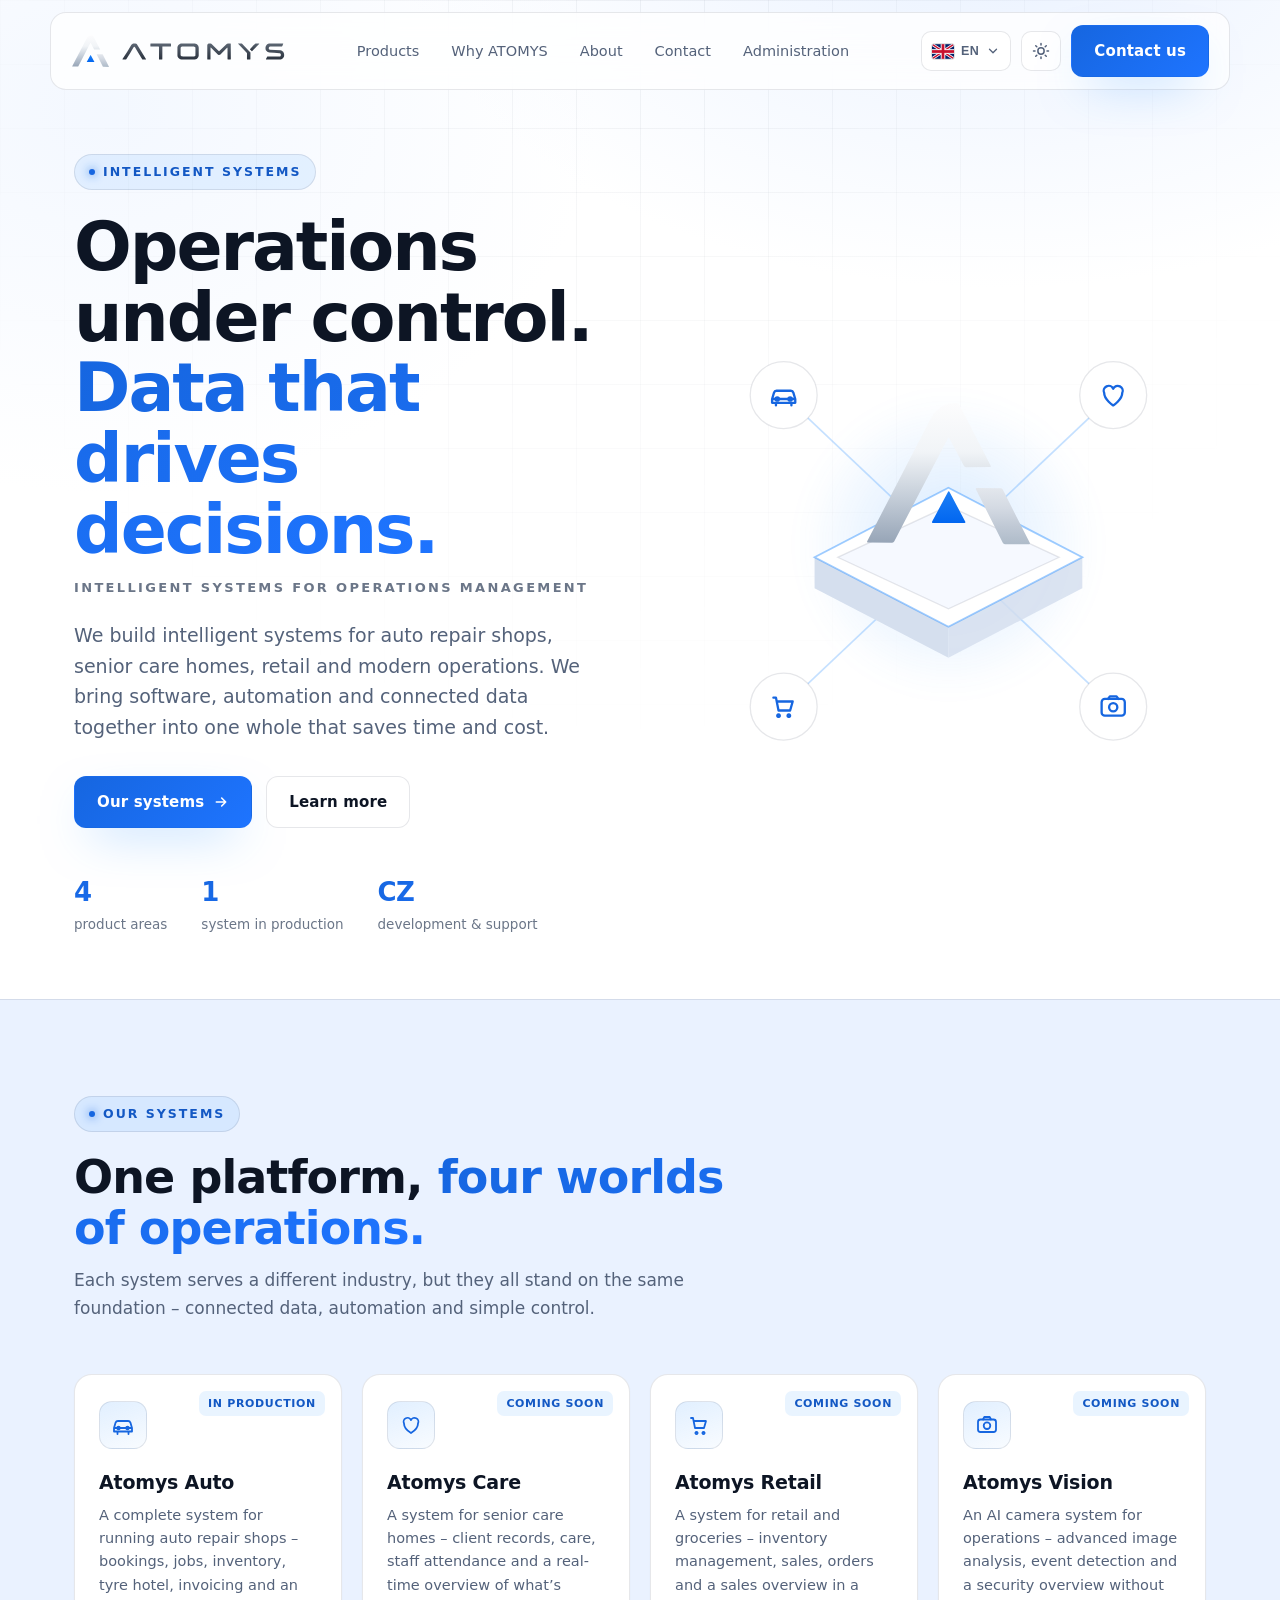
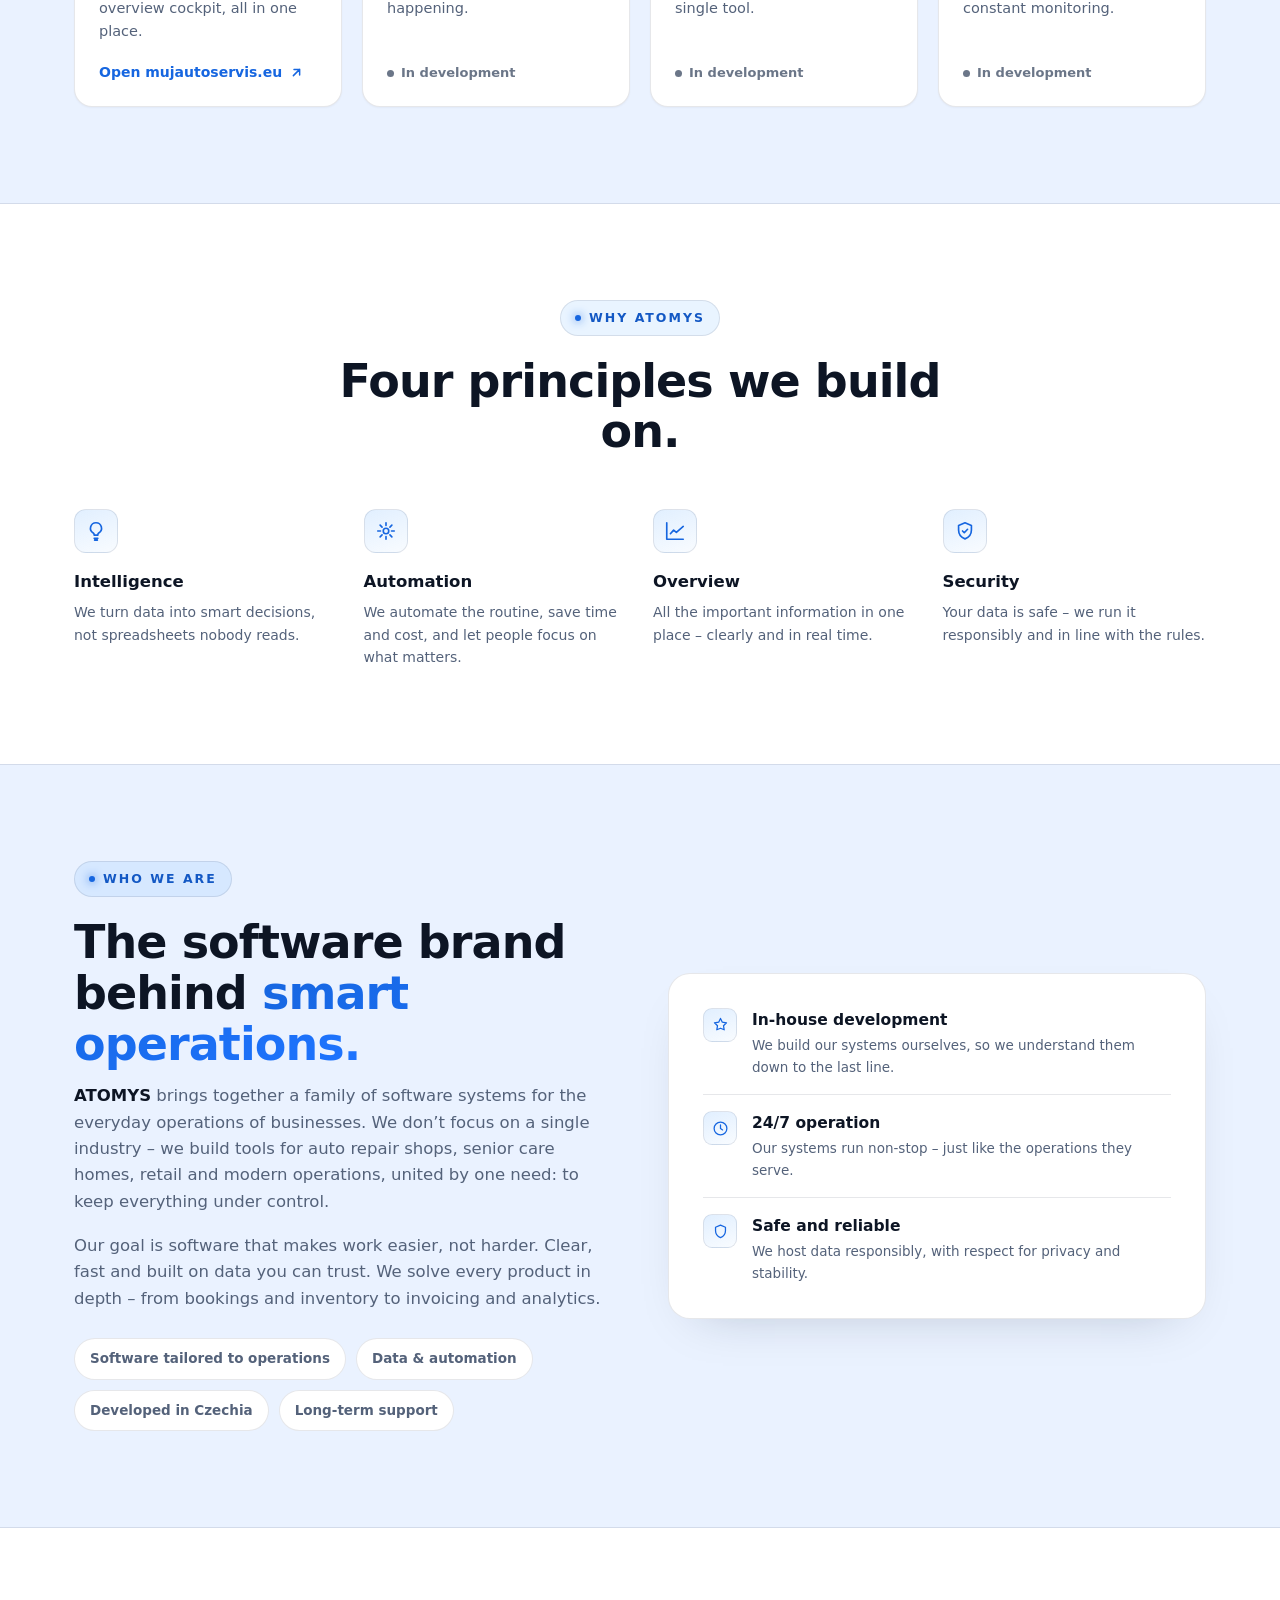
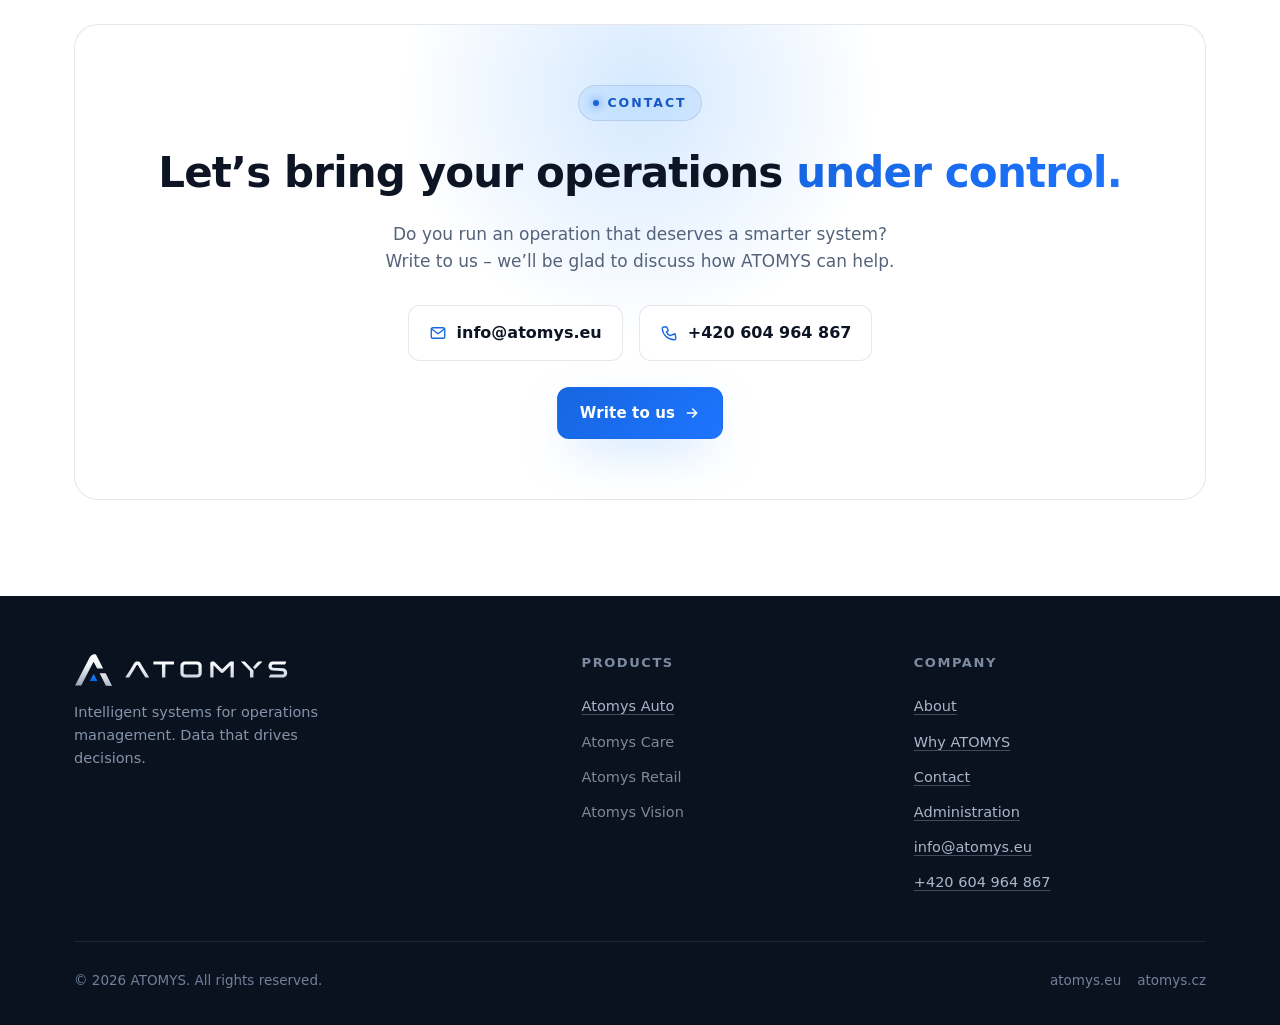
==== commit a5f7e037: "Přidat vstup do společné administrace Atomys" ====
--- a/index.html
+++ b/index.html
@@ -1,1122 +1,606 @@
-<!doctype html>
-<html lang="en" data-area="atomys" data-vzhled="tiskopis" data-vzhled-pevny>
-  <head>
-    <meta charset="UTF-8" />
-    <meta name="viewport" content="width=device-width, initial-scale=1.0" />
-    <title>ATOMYS – Intelligent systems for operations management</title>
-    <meta
-      name="description"
-      content="ATOMYS builds intelligent systems for auto repair shops, senior care homes, retail and modern operations. Data that drives decisions – operations under control."
-    />
-    <!-- Barva lišty vzhledu Tiskopis (--at-bar) pro světlý a tmavý motiv systému.
-     Když návštěvník zvolí motiv sám, přepíše ji skript na konci stránky. -->
-    <meta
-      name="theme-color"
-      content="#FFFFFF"
-      media="(prefers-color-scheme: light)"
-    />
-    <meta
-      name="theme-color"
-      content="#1E232A"
-      media="(prefers-color-scheme: dark)"
-    />
-    <meta name="author" content="ATOMYS" />
-    <link rel="canonical" href="https://atomys.eu/" />
-
-    <meta property="og:type" content="website" />
-    <meta
-      property="og:title"
-      content="ATOMYS – Intelligent systems for operations management"
-    />
-    <meta
-      property="og:description"
-      content="We build intelligent systems for auto repair shops, senior care homes, retail and modern operations."
-    />
-    <meta property="og:url" content="https://atomys.eu/" />
-    <meta property="og:site_name" content="ATOMYS" />
-    <meta property="og:image" content="https://atomys.eu/og.png" />
-    <meta property="og:image:width" content="1200" />
-    <meta property="og:image:height" content="630" />
-    <meta name="twitter:card" content="summary_large_image" />
-
-    <script type="application/ld+json">
-      {
-        "@context": "https://schema.org",
-        "@type": "Organization",
-        "name": "ATOMYS",
-        "url": "https://atomys.eu",
-        "logo": "https://atomys.eu/og.png",
-        "description": "Intelligent systems for auto repair shops, senior care homes, retail and modern operations.",
-        "email": "info@atomys.eu",
-        "telephone": "+420604964867",
-        "sameAs": ["https://atomys.cz", "https://mujautoservis.eu"],
-        "areaServed": "CZ"
-      }
-    </script>
-
-    <link
-      rel="icon"
-      type="image/svg+xml"
-      href="atomys-brand/atomys-mark-tile.svg"
-    />
-
-    <!-- Styl Atomys 2.0 (složka atomys/ převzatá nástrojem prevzit.mjs, needitovat).
-     Web má pevný vzhled Tiskopis (data-vzhled-pevny, PRAVIDLA oddíl 1): volbu vzhledu ani
-     hustoty z prohlížeče nepřebírá, nabízí jen barevný motiv. Dosavadní uložený motiv
-     převezme data-klic-motiv. -->
-    <script
-      src="atomys/vzhled.js?v=2.0.0"
-      data-klic-motiv="atomys-theme"
-    ></script>
-    <script src="atomys/ovladani.js?v=2.0.0"></script>
-    <link rel="stylesheet" href="atomys/atomys.min.css?v=2.0.0" />
-
-    <!-- Bez bliknutí: stránku skryje, dokud se nepoužije jazyk (jen když se liší od angličtiny v HTML). -->
-    <script>
-      (function () {
-        try {
-          var s = localStorage.getItem("atomys-lang");
-          var d = location.hostname.indexOf(".cz") > -1 ? "cs" : "en";
-          var l = s || d;
-          if (l && l !== "en")
-            document.documentElement.setAttribute("data-i18n-pending", "1");
-        } catch (e) {}
-      })();
-    </script>
-    <style>
-      html[data-i18n-pending] body {
-        visibility: hidden;
-      }
-    </style>
-
-    <style>
-      /* Kontaktní údaje: dvojice název a hodnota v mřížce, bez karet a ikon. Jen tokeny --at-*. */
-      .web-vycet {
-        display: grid;
-        grid-template-columns: repeat(auto-fit, minmax(min(100%, 16rem), 1fr));
-        gap: var(--at-space-6) var(--at-space-8);
-        margin: 0;
-      }
-      .web-vycet > div {
-        min-inline-size: 0;
-        padding-block-start: var(--at-space-3);
-        border-block-start: var(--at-border-rule) solid var(--at-rule);
-      }
-      .web-vycet dt {
-        margin: 0 0 var(--at-space-1);
-        color: var(--at-ink);
-        font-size: var(--at-font-size-h4);
-        font-weight: var(--at-font-weight-semibold);
-        font-stretch: var(--at-stretch-heading);
-      }
-      .web-vycet dd {
-        margin: 0;
-        color: var(--at-ink-soft);
-      }
-      .web-vycet a {
-        color: var(--at-ink);
-        overflow-wrap: anywhere;
-      }
-      /* Samostatné odkazy na e-mail a telefon: cíl vysoký jako ovladač v dané hustotě
-         (PRAVIDLA oddíl 7), stejně jako odkazy v .at-table. Neviditelná plocha na střed
-         odkazu, řádek tím neroste. */
-      .web-vycet dd a,
-      .at-paticka__tiraz a {
-        position: relative;
-      }
-      .web-vycet dd a::after,
-      .at-paticka__tiraz a::after {
-        content: "";
-        position: absolute;
-        inset: 50% auto auto 50%;
-        inline-size: max(100%, var(--at-control-height));
-        block-size: max(100%, var(--at-control-height));
-        translate: -50% -50%;
-      }
-      .web-rejstrik-odkaz {
-        display: inline-flex;
-        margin-block-start: var(--at-space-2);
-      }
-    </style>
-  </head>
-  <body class="at-web">
-    <a class="at-skip-link" href="#obsah" data-i18n="skip">Skip to content</a>
-
-    <header class="at-web-hlavicka">
-      <div class="at-web-hlavicka__vnitrek">
-        <a class="at-web-hlavicka__produkt" href="./">ATOMYS</a>
-        <button
-          class="at-web-hlavicka__menu"
-          type="button"
-          aria-expanded="false"
-          aria-controls="nabidka"
-        >
-          <svg class="at-icon" aria-hidden="true">
-            <use href="atomys/ikony/ikony.svg?v=2.0.0#i-menu"></use></svg
-          ><span data-i18n="nav.menu">Menu</span>
+<!DOCTYPE html>
+<html lang="en" data-theme="dark">
+<head>
+<meta charset="UTF-8">
+<meta name="viewport" content="width=device-width, initial-scale=1.0">
+<title>ATOMYS – Intelligent systems for operations management</title>
+<meta name="description" content="ATOMYS builds intelligent systems for auto repair shops, senior care homes, retail and modern operations. Data that drives decisions – operations under control.">
+<meta name="theme-color" content="#080b12">
+<meta name="author" content="ATOMYS">
+<link rel="canonical" href="https://atomys.eu/">
+
+<meta property="og:type" content="website">
+<meta property="og:title" content="ATOMYS – Intelligent systems for operations management">
+<meta property="og:description" content="We build intelligent systems for auto repair shops, senior care homes, retail and modern operations.">
+<meta property="og:url" content="https://atomys.eu/">
+<meta property="og:site_name" content="ATOMYS">
+<meta property="og:image" content="https://atomys.eu/og.png">
+<meta property="og:image:width" content="1200">
+<meta property="og:image:height" content="630">
+<meta name="twitter:card" content="summary_large_image">
+
+<script type="application/ld+json">
+{"@context":"https://schema.org","@type":"Organization","name":"ATOMYS","url":"https://atomys.eu","logo":"https://atomys.eu/og.png","description":"Intelligent systems for auto repair shops, senior care homes, retail and modern operations.","email":"info@atomys.eu","telephone":"+420604964867","sameAs":["https://atomys.cz","https://mujautoservis.eu"],"areaServed":"CZ"}
+</script>
+
+<link rel="icon" type="image/svg+xml" href="atomys-brand/atomys-mark-tile.svg">
+
+<!-- anti-flash: hide until the correct language is applied (only when it differs from the hardcoded English) -->
+<script>(function(){try{var s=localStorage.getItem('atomys-lang');var d=location.hostname.indexOf('.cz')>-1?'cs':'en';var l=s||d;if(l&&l!=='en')document.documentElement.setAttribute('data-i18n-pending','1');}catch(e){}})();</script>
+<style>html[data-i18n-pending] body{visibility:hidden}</style>
+
+<style>
+:root{
+  --brand:#2b8fff;--brand-2:#48c4ff;--brand-deep:#0d47a1;
+  --grad-blue:linear-gradient(135deg,#1666e0 0%,#1e74ff 100%);
+  --grad-silver:linear-gradient(180deg,#f6f8fb 0%,#c6cfda 46%,#7c8797 100%);
+  --radius:18px;--radius-sm:12px;--maxw:1180px;
+  --ease:cubic-bezier(.22,.61,.36,1);--shadow-brand:0 18px 50px -18px rgba(43,143,255,.55);
+}
+[data-theme="dark"]{
+  --bg:#080b12;--bg-grad-1:#0d1930;--bg-grad-2:#070a11;
+  --surface:rgba(255,255,255,.035);--surface-solid:#0f1622;--surface-hover:rgba(255,255,255,.06);
+  --border:rgba(255,255,255,.09);--border-strong:rgba(120,170,255,.35);
+  --text:#eef2f8;--text-dim:#9fb0c6;--text-faint:#7d8ca6;
+  --nav-bg:rgba(9,13,20,.72);--chip-bg:rgba(43,143,255,.12);--chip-text:#7cc0ff;
+  --hero-glow:rgba(43,143,255,.32);--card-icon-bg:linear-gradient(160deg,rgba(43,143,255,.18),rgba(43,143,255,.04));
+  --footer-bg:#060910;--iso-side:#090e17;--mk-1:#f6f8fb;--mk-2:#c1cad6;--mk-3:#6f7a8a;
+  --word1:#ffffff;--word2:#cbd5e1;
+}
+[data-theme="light"]{
+  --bg:#ffffff;--bg-grad-1:#eaf2ff;--bg-grad-2:#ffffff;
+  --surface:#ffffff;--surface-solid:#ffffff;--surface-hover:#f6f9ff;
+  --border:rgba(13,26,48,.10);--border-strong:rgba(43,143,255,.45);
+  --text:#0d1524;--text-dim:#54627a;--text-faint:#6b7688;
+  --nav-bg:rgba(255,255,255,.78);--chip-bg:rgba(43,143,255,.10);--chip-text:#1358c4;
+  --hero-glow:rgba(43,143,255,.20);--card-icon-bg:linear-gradient(160deg,rgba(43,143,255,.14),rgba(43,143,255,.03));
+  --footer-bg:#0a1220;--grad-silver:linear-gradient(180deg,#5b6675 0%,#1f2733 100%);
+  --brand:#1666e0;--iso-side:#d5dfee;--mk-1:#8b96a6;--mk-2:#5a6473;--mk-3:#2f3947;
+  --word1:#5c6673;--word2:#2b333f;
+}
+*{box-sizing:border-box;margin:0;padding:0}
+html{scroll-behavior:smooth;-webkit-text-size-adjust:100%}
+@media (prefers-reduced-motion:reduce){html{scroll-behavior:auto}}
+body{font-family:-apple-system,BlinkMacSystemFont,"Segoe UI",system-ui,"Helvetica Neue",Arial,"Apple Color Emoji",sans-serif;background:var(--bg);color:var(--text);line-height:1.6;-webkit-font-smoothing:antialiased;text-rendering:optimizeLegibility;overflow-x:hidden;overflow-wrap:break-word;transition:background .4s var(--ease),color .4s var(--ease)}
+a{color:inherit;text-decoration:none}
+img,svg{display:block;max-width:100%}
+ul{list-style:none}
+:focus-visible{outline:2px solid var(--brand-2);outline-offset:3px;border-radius:12px}
+[data-theme="light"] :focus-visible{outline-color:var(--brand)}
+.sr-only{position:absolute!important;width:1px;height:1px;padding:0;margin:-1px;overflow:hidden;clip:rect(0 0 0 0);white-space:nowrap;border:0}
+.wrap{width:100%;max-width:var(--maxw);margin:0 auto;padding:0 24px}
+body::before{content:"";position:fixed;inset:0;z-index:-2;pointer-events:none;background:radial-gradient(1000px 600px at 78% -8%,var(--bg-grad-1),transparent 60%),radial-gradient(900px 700px at 8% 12%,color-mix(in srgb,var(--bg-grad-1) 55%,transparent),transparent 55%),var(--bg-grad-2);transition:background .4s var(--ease)}
+body::after{content:"";position:fixed;inset:0;z-index:-1;pointer-events:none;opacity:.5;background-image:linear-gradient(var(--border) 1px,transparent 1px),linear-gradient(90deg,var(--border) 1px,transparent 1px);background-size:64px 64px;-webkit-mask-image:radial-gradient(circle at 50% 0,#000,transparent 70%);mask-image:radial-gradient(circle at 50% 0,#000,transparent 70%)}
+.btn{display:inline-flex;align-items:center;gap:9px;font-weight:600;font-size:15px;letter-spacing:.01em;padding:13px 22px;border-radius:12px;cursor:pointer;border:1px solid transparent;transition:transform .25s var(--ease),box-shadow .25s var(--ease),background .25s,border-color .25s,color .25s;white-space:nowrap}
+.btn:active{transform:translateY(1px)}
+.btn-primary{background:var(--grad-blue);color:#fff;box-shadow:var(--shadow-brand)}
+.btn-primary:hover{transform:translateY(-2px);box-shadow:0 22px 55px -16px rgba(43,143,255,.7)}
+.btn-ghost{background:var(--surface);color:var(--text);border-color:var(--border)}
+.btn-ghost:hover{border-color:var(--border-strong);background:var(--surface-hover);transform:translateY(-2px)}
+.btn svg{width:16px;height:16px}
+header{position:sticky;top:0;z-index:100;padding:0 24px;transition:background .3s,border-color .3s}
+.nav-inner{display:flex;align-items:center;justify-content:space-between;gap:14px;padding:12px 20px;margin:12px auto;max-width:var(--maxw);background:var(--nav-bg);backdrop-filter:blur(18px);-webkit-backdrop-filter:blur(18px);border:1px solid var(--border);border-radius:16px}
+.brand{display:flex;align-items:center;gap:11px}
+.brand .mark{height:34px;width:auto;flex:none}
+.brand .word{height:17px;width:auto;display:block;margin-left:1px}
+.nav-links{display:flex;align-items:center;gap:4px}
+.nav-links a{font-size:14.5px;font-weight:500;color:var(--text-dim);padding:9px 14px;border-radius:9px;transition:color .2s,background .2s}
+.nav-links a:hover{color:var(--text);background:var(--surface-hover)}
+.nav-actions{display:flex;align-items:center;gap:10px}
+.icon-btn{width:40px;height:40px;display:grid;place-items:center;flex:none;background:var(--surface);border:1px solid var(--border);border-radius:10px;color:var(--text-dim);cursor:pointer;transition:color .2s,border-color .2s,background .2s}
+.icon-btn:hover{color:var(--text);border-color:var(--border-strong)}
+.icon-btn svg{width:18px;height:18px}
+.theme-toggle .sun{display:none}
+[data-theme="light"] .theme-toggle .sun{display:block}
+[data-theme="light"] .theme-toggle .moon{display:none}
+.burger{display:none}
+/* language switcher */
+.lang-switch{position:relative}
+.lang-btn{display:inline-flex;align-items:center;gap:7px;height:40px;padding:0 10px;background:var(--surface);border:1px solid var(--border);border-radius:10px;color:var(--text-dim);cursor:pointer;transition:color .2s,border-color .2s,background .2s}
+.lang-btn:hover{color:var(--text);border-color:var(--border-strong)}
+.flag{width:22px;height:15px;border-radius:3px;overflow:hidden;display:inline-block;flex:none;box-shadow:0 0 0 1px rgba(0,0,0,.12)}
+.flag svg{width:100%;height:100%;display:block}
+.lang-btn .lang-code{font-size:12.5px;font-weight:700;letter-spacing:.04em}
+.lang-btn .chev{width:14px;height:14px;transition:transform .25s var(--ease)}
+.lang-switch.open .chev{transform:rotate(180deg)}
+.lang-menu{position:absolute;top:calc(100% + 8px);right:0;min-width:186px;background:var(--surface-solid);border:1px solid var(--border);border-radius:14px;padding:6px;box-shadow:0 30px 60px -20px rgba(0,0,0,.5);list-style:none;margin:0;opacity:0;visibility:hidden;transform:translateY(-6px);transition:opacity .2s var(--ease),transform .2s var(--ease),visibility .2s;z-index:130;max-height:70vh;overflow:auto}
+.lang-switch.open .lang-menu{opacity:1;visibility:visible;transform:none}
+.lang-menu li{display:flex;align-items:center;gap:10px;padding:9px 10px;border-radius:9px;font-size:14px;color:var(--text-dim);cursor:pointer;transition:background .15s,color .15s}
+.lang-menu li:hover,.lang-menu li:focus-visible{background:var(--surface-hover);color:var(--text);outline:none}
+.lang-menu li[aria-selected="true"]{color:var(--brand);font-weight:600;background:var(--chip-bg)}
+section{padding:96px 0;position:relative}
+.eyebrow{display:inline-flex;align-items:center;gap:8px;font-size:12.5px;font-weight:700;letter-spacing:.16em;text-transform:uppercase;color:var(--chip-text);background:var(--chip-bg);padding:7px 14px;border-radius:100px;border:1px solid var(--border)}
+.eyebrow::before{content:"";width:6px;height:6px;border-radius:50%;background:var(--brand);box-shadow:0 0 10px var(--brand)}
+.section-head{max-width:660px;margin-bottom:52px}
+.section-head.center{margin-inline:auto;text-align:center}
+h2.title{font-size:clamp(30px,4.4vw,46px);line-height:1.1;font-weight:800;letter-spacing:-.02em;margin:20px 0 14px}
+.section-head p{color:var(--text-dim);font-size:17px}
+.grad-text{background:var(--grad-blue);-webkit-background-clip:text;background-clip:text;color:transparent}
+.hero{padding-top:52px;padding-bottom:64px}
+.hero-grid{display:grid;grid-template-columns:1.05fr .95fr;gap:48px;align-items:center}
+.hero h1{font-size:clamp(38px,6vw,68px);line-height:1.04;font-weight:800;letter-spacing:-.03em;margin:22px 0 12px}
+.hero .hero-tagline{font-size:13px;font-weight:700;letter-spacing:.18em;text-transform:uppercase;color:var(--text-faint);margin-bottom:22px}
+.hero p.lead{font-size:19px;color:var(--text-dim);max-width:520px;margin-bottom:34px}
+.hero-cta{display:flex;gap:14px;flex-wrap:wrap}
+.hero-stats{display:flex;gap:34px;margin-top:44px;flex-wrap:wrap}
+.hero-stats .num{font-size:26px;font-weight:800;letter-spacing:-.02em}
+.hero-stats .lbl{font-size:13.5px;color:var(--text-faint)}
+.hero-visual{position:relative;aspect-ratio:1/1;display:grid;place-items:center}
+.hero-visual .glow{position:absolute;width:60%;height:60%;border-radius:50%;background:radial-gradient(circle,var(--hero-glow),transparent 68%);filter:blur(12px);animation:pulse 6s ease-in-out infinite}
+@keyframes pulse{0%,100%{transform:scale(1);opacity:.85}50%{transform:scale(1.12);opacity:1}}
+.hero-visual svg.net{position:relative;width:100%;height:100%;overflow:visible}
+.node-ring{fill:none;stroke:var(--brand);stroke-width:1.2;transform-box:fill-box;transform-origin:center;opacity:0;animation:ring 3.4s ease-out infinite}
+@keyframes ring{0%{transform:scale(.55);opacity:.5}80%{opacity:0}100%{transform:scale(1.75);opacity:0}}
+@media (prefers-reduced-motion:reduce){.hero-visual .glow{animation:none}.node-ring{animation:none;opacity:0}}
+.alt{background:var(--surface);border-block:1px solid var(--border)}
+[data-theme="light"] .alt{background:var(--bg-grad-1)}
+.cards{display:grid;grid-template-columns:repeat(4,1fr);gap:20px}
+.card{position:relative;background:var(--surface-solid);border:1px solid var(--border);border-radius:var(--radius);padding:26px 24px 22px;overflow:hidden;transition:transform .3s var(--ease),border-color .3s,box-shadow .3s;display:flex;flex-direction:column}
+[data-theme="light"] .card{box-shadow:0 1px 2px rgba(13,26,48,.04)}
+.card::before{content:"";position:absolute;inset:0;border-radius:var(--radius);padding:1px;background:linear-gradient(160deg,var(--brand),transparent 42%);-webkit-mask:linear-gradient(#000 0 0) content-box,linear-gradient(#000 0 0);-webkit-mask-composite:xor;mask-composite:exclude;opacity:0;transition:opacity .3s}
+.card:hover{transform:translateY(-6px);border-color:var(--border-strong);box-shadow:0 26px 50px -26px rgba(43,143,255,.4)}
+.card:hover::before{opacity:1}
+.card .ic{width:48px;height:48px;border-radius:13px;display:grid;place-items:center;background:var(--card-icon-bg);border:1px solid var(--border);color:var(--brand);margin-bottom:18px}
+.card .ic svg{width:24px;height:24px}
+.card h3{font-size:19px;font-weight:700;letter-spacing:-.01em;margin-bottom:7px}
+.card .desc{font-size:14.5px;color:var(--text-dim);flex:1;margin-bottom:18px}
+.card .link{display:inline-flex;align-items:center;gap:7px;font-size:14px;font-weight:600;color:var(--brand);overflow-wrap:break-word}
+.card .link svg{width:15px;height:15px;transition:transform .25s var(--ease)}
+.card:hover .link svg{transform:translateX(4px)}
+.card .soon{color:var(--text-faint);font-weight:600;font-size:13px;display:inline-flex;align-items:center;gap:7px}
+.card .soon::before{content:"";width:7px;height:7px;border-radius:50%;background:var(--text-faint)}
+.badge-tag{position:absolute;top:16px;right:16px;font-size:11px;font-weight:700;letter-spacing:.06em;text-transform:uppercase;color:var(--chip-text);background:var(--chip-bg);padding:4px 9px;border-radius:7px}
+.features{display:grid;grid-template-columns:repeat(4,1fr);gap:26px}
+.feat .fi{width:44px;height:44px;border-radius:12px;display:grid;place-items:center;background:var(--card-icon-bg);border:1px solid var(--border);color:var(--brand);margin-bottom:16px}
+.feat .fi svg{width:22px;height:22px}
+.feat h3{font-size:16.5px;font-weight:700;margin-bottom:6px}
+.feat p{font-size:14px;color:var(--text-dim)}
+.about-grid{display:grid;grid-template-columns:1fr 1fr;gap:56px;align-items:center}
+.about-copy p{color:var(--text-dim);font-size:16.5px;margin-bottom:18px}
+.about-copy p strong{color:var(--text);font-weight:600}
+.pill-row{display:flex;flex-wrap:wrap;gap:10px;margin-top:26px}
+.pill{font-size:13.5px;font-weight:600;color:var(--text-dim);background:var(--surface);border:1px solid var(--border);padding:9px 15px;border-radius:100px}
+.about-panel{background:var(--surface-solid);border:1px solid var(--border);border-radius:22px;padding:34px;position:relative;overflow:hidden}
+[data-theme="light"] .about-panel{box-shadow:0 20px 50px -30px rgba(13,26,48,.25)}
+.about-panel .row{display:flex;align-items:flex-start;gap:15px;padding:16px 0;border-bottom:1px solid var(--border)}
+.about-panel .row:last-child{border-bottom:0;padding-bottom:0}
+.about-panel .row:first-child{padding-top:0}
+.about-panel .rn{width:34px;height:34px;border-radius:9px;flex:none;display:grid;place-items:center;background:var(--card-icon-bg);border:1px solid var(--border);color:var(--brand)}
+.about-panel .rn svg{width:17px;height:17px}
+.about-panel .rt{font-weight:700;font-size:15.5px;margin-bottom:2px}
+.about-panel .rd{font-size:13.5px;color:var(--text-dim)}
+.contact-card{background:var(--surface-solid);border:1px solid var(--border);border-radius:24px;padding:clamp(34px,5vw,60px);text-align:center;position:relative;overflow:hidden}
+.contact-card::after{content:"";position:absolute;top:-40%;left:50%;transform:translateX(-50%);width:520px;height:520px;border-radius:50%;background:radial-gradient(circle,var(--hero-glow),transparent 65%);z-index:0}
+.contact-card>*{position:relative;z-index:1}
+.contact-card h2{font-size:clamp(28px,4vw,42px);font-weight:800;letter-spacing:-.02em;margin-bottom:14px}
+.contact-card p{color:var(--text-dim);font-size:17px;max-width:520px;margin:0 auto 30px}
+.contact-methods{display:flex;gap:16px;justify-content:center;flex-wrap:wrap;margin-bottom:6px}
+.cm{display:inline-flex;align-items:center;gap:10px;font-weight:600;color:var(--text);overflow-wrap:break-word;background:var(--surface);border:1px solid var(--border);padding:14px 20px;border-radius:12px;transition:border-color .2s,transform .2s}
+.cm:hover{border-color:var(--border-strong);transform:translateY(-2px)}
+.cm svg{width:18px;height:18px;color:var(--brand)}
+footer{background:var(--footer-bg);border-top:1px solid var(--border);color:#c3ccda;padding:56px 0 30px}
+.foot-grid{display:grid;grid-template-columns:1.6fr 1fr 1fr;gap:40px;margin-bottom:40px}
+footer .brand .word{color:transparent}
+footer .tagline{color:#8493a8;font-size:14.5px;margin-top:14px;max-width:300px}
+.foot-col h3{font-size:13px;letter-spacing:.12em;text-transform:uppercase;color:#7d8ba0;margin-bottom:16px;font-weight:700}
+.foot-col a,.foot-col span{display:block;color:#aab6c8;font-size:14.5px;padding:6px 0;transition:color .2s;overflow-wrap:break-word}
+.foot-col a{text-decoration:underline;text-decoration-color:rgba(170,182,200,.35);text-underline-offset:3px}
+.foot-col a:hover{color:#fff;text-decoration-color:#fff}
+.foot-col span{opacity:.72}
+.foot-bottom{display:flex;justify-content:space-between;align-items:center;gap:16px;flex-wrap:wrap;border-top:1px solid rgba(255,255,255,.08);padding-top:24px;color:#71809a;font-size:13.5px}
+.foot-bottom .domains{display:flex;gap:16px}
+.foot-bottom .domains a{padding:4px 0;display:inline-block}
+.foot-bottom .domains a:hover{color:#fff}
+.reveal{opacity:0;transform:translateY(24px);transition:opacity .7s var(--ease),transform .7s var(--ease)}
+.reveal.in{opacity:1;transform:none}
+@media (prefers-reduced-motion:reduce){.reveal{opacity:1;transform:none}}
+@media (max-width:960px){
+  .hero-grid{grid-template-columns:1fr;gap:20px}
+  .hero-visual{max-width:440px;margin:0 auto;order:-1}
+  .cards{grid-template-columns:repeat(2,1fr)}
+  .features{grid-template-columns:repeat(2,1fr)}
+  .about-grid{grid-template-columns:1fr;gap:36px}
+  .foot-grid{grid-template-columns:repeat(3,1fr);gap:28px}
+}
+@media (max-width:680px){
+  section{padding:70px 0}
+  header{padding:0 12px}
+  .nav-links,.nav-desktop-cta{display:none}
+  .burger{display:grid}
+  .lang-btn .lang-code{display:none}
+  .lang-btn{padding:0 8px}
+  .nav-links.open{display:flex;flex-direction:column;align-items:stretch;gap:2px;position:absolute;top:74px;left:12px;right:12px;background:var(--surface-solid);border:1px solid var(--border);border-radius:16px;padding:12px;box-shadow:0 30px 60px -20px rgba(0,0,0,.5)}
+  .nav-links.open a{padding:13px 14px;font-size:16px}
+  .cards{grid-template-columns:1fr}
+  .features{grid-template-columns:1fr}
+  .foot-grid{grid-template-columns:1fr}
+  .hero-stats{gap:24px}
+  .foot-bottom{flex-direction:column;align-items:flex-start}
+}
+</style>
+</head>
+<body>
+
+<svg width="0" height="0" style="position:absolute" aria-hidden="true" focusable="false">
+  <defs>
+    <linearGradient id="mUp" x1="0" y1="40" x2="0" y2="319" gradientUnits="userSpaceOnUse"><stop offset="0" stop-color="#fcfcfd"/><stop offset="0.35" stop-color="#f1f4f7"/><stop offset="0.68" stop-color="#c4cdd8"/><stop offset="1" stop-color="#97a5b7"/></linearGradient>
+    <linearGradient id="mLo" x1="0" y1="210" x2="0" y2="322" gradientUnits="userSpaceOnUse"><stop offset="0" stop-color="#e3e7ed"/><stop offset="0.35" stop-color="#d4dae3"/><stop offset="0.68" stop-color="#c0c9d5"/><stop offset="1" stop-color="#aebbc9"/></linearGradient>
+    <linearGradient id="mBl" x1="0" y1="214" x2="0" y2="280" gradientUnits="userSpaceOnUse"><stop offset="0" stop-color="#1d80f6"/><stop offset="1" stop-color="#0166f0"/></linearGradient>
+    <linearGradient id="word" x1="0" y1="0" x2="0" y2="1"><stop offset="0" stop-color="var(--word1)"/><stop offset="1" stop-color="var(--word2)"/></linearGradient>
+    <linearGradient id="wordBright" x1="0" y1="0" x2="0" y2="1"><stop offset="0" stop-color="#ffffff"/><stop offset="1" stop-color="#cbd5e1"/></linearGradient>
+  </defs>
+</svg>
+
+<header>
+  <nav class="nav-inner">
+    <a href="#top" class="brand" aria-label="ATOMYS — home">
+      <svg class="mark" viewBox="38 30 348 302" aria-hidden="true" focusable="false">
+        <path fill="url(#mBl)" d="M214 218Q212.1 214.5 210.3 218L178.7 277.3Q177.5 279.5 180 279.5L244 279.5Q246.5 279.5 245.3 277.3Z"/>
+        <path fill="url(#mUp)" d="M98.9 319.1L50.5 318.8Q47.5 318.8 48.9 316.1L176.7 69.6Q181.6 60.2 189.8 53.4L196 48.2Q201.1 44 207.4 42.3L210.2 41.5Q216.2 39.9 222.4 40L228 40Q231 40.1 232.6 42.7L234.3 45.6Q236.7 49.7 238.9 53.8L296.1 164.9Q297.5 167.6 294.5 167.6L246.8 167.9Q243.8 167.9 242.4 165.2L213.3 110.1Q211.9 107.5 210.5 110.2L103.2 316.4Q101.9 319.1 98.9 319.1Z"/>
+        <path fill="url(#mLo)" d="M320.3 212.8L374.3 319.4Q375.6 322.1 372.6 322.1L324.6 322Q321.6 322 320.3 319.3L266.7 212.4Q265.3 209.8 268.3 209.8L316 210.1Q319 210.1 320.3 212.8Z"/>
+      </svg>
+      <svg class="word" viewBox="445 105 1283 134" role="img" aria-label="ATOMYS" focusable="false">
+        <g fill="url(#word)">
+          <path d="M449.3 234.7L449 232L487.7 171.5L519 118.9Q524.3 112.9 529.3 110.9L534.3 108.9L550 108.9Q559.3 112 561 113.7L562.6 115.3L634.8 232.7L633 234.7L621 234.7Q607.7 234.7 605.8 234.7L604 232.6L561.1 162.3L548.7 140.1Q544.6 135 543.3 134.4L542 133.9Q539.3 135.3 537.1 138.2L535 141.1L508.7 185.6L478.6 233.3L475.7 234.7L449.3 234.7Z"/>
+          <path d="M763.3 133.1L762.8 232.7L760.7 234.7L738.7 234.7L737 234.7L736.6 231.3L736.6 136.3L735.8 134.3L733 132.9L670 132.8L668.7 130.7L668.9 110.7L671.7 108.9L829 108.9L830.8 110.3Q831.8 120.3 831.3 125.8Q830.8 131.3 830.2 132L829.7 132.7L763.3 133.1Z"/>
+          <path fill-rule="evenodd" d="M1046.8 128.3L1049.8 139.7L1049.7 206Q1046.8 216.3 1045.7 218.3Q1044.6 220.3 1041.1 224Q1037.6 227.7 1035.4 229.2L1033.1 230.7L1019.3 234.7L912.7 234.7Q903.7 232.7 899.7 230.7Q895.7 228.7 892.8 226.1Q890 223.6 887.5 220Q885 216.3 883.9 213.8Q882.9 211.3 882.4 207.8L881.9 204.3L881.9 139Q883 132.7 885 128.5Q887 124.3 889.7 121.2Q892.3 118.1 895.1 116Q897.8 114 900.9 112.5Q904 111 908.5 109.9L913 108.9L1019 108.9Q1026.9 111 1031.6 113.5Q1036.3 116 1039.5 119.1Q1042.7 122.2 1044.8 125.3L1046.8 128.3ZM1018 209.8Q1021.7 206.6 1022.8 204.6L1023.8 202.7L1023.8 140.3Q1019.3 134.9 1015 133.9L1010.7 132.9L919.3 132.8Q912.5 135 910.8 136.6Q909 138.2 908.1 141.1L907.2 144L906.9 199.7Q909 205.7 911.3 207.7Q913.7 209.7 919.2 210.4L924.7 211.1L1012 210.9L1018 209.8Z"/>
+          <path d="M1276.7 141.9L1273.3 142L1218.6 197.7Q1206.7 198.8 1205 198.6Q1203.3 198.5 1200.8 196.4L1198.3 194.4L1145.3 141.1L1144 140.9L1142.8 143L1142.7 234.7L1139.7 234.7L1118.1 234.7L1117.2 231.7L1117.2 122Q1118 117.3 1121.8 113.6Q1125.7 110 1127 108.9L1128.3 108.9L1142.7 108.9L1149.3 111.1L1203.2 164.7L1210.3 170L1270.1 112L1279 108.9L1299.7 108.9L1302.3 110.1L1302.8 233L1299.7 234.7L1278.7 234.7L1276.7 231.7L1276.7 141.9Z"/>
+          <path d="M1360 108.9L1389.3 108.9L1391.6 110L1442 164.5L1457.7 180L1457.2 231.7L1456.1 234.7L1453.7 234.7L1434 234.7L1431 234.7L1430 231.7L1430.4 188L1429.7 184L1362.1 113.3L1360 110.8L1360 108.9Z"/>
+          <path d="M1468.3 169.8L1455 155.3L1454.9 152.3L1482 123L1497.3 108.9L1526.7 108.9L1525.7 112.6L1471.6 168.7L1468.3 169.8Z"/>
+          <path d="M1590.3 212L1601 210.9L1686.7 211.2Q1692.3 209.7 1693.5 208.6Q1694.7 207.6 1695.7 205.6Q1696.7 203.7 1697 201.2Q1697.4 198.7 1697.1 196Q1696.8 193.3 1695.7 191.2Q1694.7 189 1693.5 188Q1692.3 186.9 1689.5 185.9L1686.7 184.9L1645.7 181.9L1608.3 180.8Q1599 178.8 1594.8 176.7L1590.7 174.6L1580.8 164.3Q1578 158.3 1576.9 153.5Q1575.9 148.7 1575.9 144.3Q1576 140 1577 135.8Q1578 131.7 1580.5 127Q1583.1 122.3 1586.2 119.2Q1589.3 116.1 1593.8 113.6Q1598.3 111 1602.8 109.9L1607.3 108.9L1715.7 108.9Q1715.8 112.3 1713.8 117.8Q1711.7 123.3 1710.2 126.3Q1708.7 129.4 1707.2 131L1705.7 132.7L1612.3 132.9Q1606.2 135 1604 138.2Q1601.8 141.3 1601.9 145.6Q1602 149.8 1603.1 151.8Q1604.2 153.7 1607.1 155.7L1610 157.8L1694.7 162.9Q1703.3 165.9 1706.8 168Q1710.3 170.1 1713 172.6Q1715.7 175.1 1718.2 179L1720.8 183L1723.5 197Q1722.8 208.3 1721.8 211.5Q1720.8 214.7 1718.7 218.2Q1716.6 221.7 1713.6 224.7Q1710.6 227.7 1705.9 230.2Q1701.3 232.8 1696.3 234.7L1691.3 234.7L1581.3 234.7L1580 234.7L1580 231.7L1590.3 212Z"/>
+        </g>
+      </svg>
+    </a>
+
+    <ul class="nav-links" id="navLinks">
+      <li><a href="#produkty" data-i18n="nav.products">Products</a></li>
+      <li><a href="#proc" data-i18n="nav.why">Why ATOMYS</a></li>
+      <li><a href="#o-nas" data-i18n="nav.about">About</a></li>
+      <li><a href="#kontakt" data-i18n="nav.contact">Contact</a></li>
+      <li><a href="https://admin.atomys.eu/" data-i18n="nav.admin">Administration</a></li>
+    </ul>
+
+    <div class="nav-actions">
+      <div class="lang-switch" id="langSwitch">
+        <button class="lang-btn" id="langBtn" aria-haspopup="listbox" aria-expanded="false" aria-label="Choose language">
+          <span class="flag" id="curFlag"></span>
+          <span class="lang-code" id="curCode">EN</span>
+          <svg class="chev" viewBox="0 0 24 24" fill="none" stroke="currentColor" stroke-width="2.2" stroke-linecap="round" stroke-linejoin="round" aria-hidden="true"><path d="M6 9l6 6 6-6"/></svg>
         </button>
-        <div class="at-web-hlavicka__panel" id="nabidka">
-          <nav
-            class="at-web-hlavicka__nav"
-            aria-label="Main navigation"
-            data-i18n-aria="nav.label"
-          >
-            <ul>
-              <li><a href="#produkty" data-i18n="nav.products">Products</a></li>
-              <li><a href="#o-nas" data-i18n="nav.about">About</a></li>
-            </ul>
-          </nav>
-          <div class="at-web-hlavicka__volby">
-            <label class="at-web-hlavicka__motiv">
-              <span class="at-sr-only" data-i18n="switcher.aria"
-                >Choose language</span
-              >
-              <select id="jazyk">
-                <option value="cs" lang="cs">Čeština</option>
-                <option value="en" lang="en" selected>English</option>
-                <option value="de" lang="de">Deutsch</option>
-                <option value="sk" lang="sk">Slovenčina</option>
-                <option value="pl" lang="pl">Polski</option>
-                <option value="it" lang="it">Italiano</option>
-                <option value="el" lang="el">Ελληνικά</option>
-                <option value="hu" lang="hu">Magyar</option>
-                <option value="es" lang="es">Español</option>
-                <option value="ru" lang="ru">Русский</option>
-                <option value="fr" lang="fr">Français</option>
-                <option value="zh" lang="zh">中文</option>
-                <option value="vi" lang="vi">Tiếng Việt</option>
-              </select>
-              <svg class="at-icon" aria-hidden="true">
-                <use href="atomys/ikony/ikony.svg?v=2.0.0#i-rozbalit"></use>
-              </svg>
-            </label>
-            <label class="at-web-hlavicka__motiv">
-              <span class="at-sr-only" data-i18n="theme.label"
-                >Colour theme</span
-              >
-              <select id="motiv">
-                <option value="system" data-i18n="theme.system">
-                  System theme
-                </option>
-                <option value="light" data-i18n="theme.light">
-                  Light theme
-                </option>
-                <option value="dark" data-i18n="theme.dark">Dark theme</option>
-              </select>
-              <svg class="at-icon" aria-hidden="true">
-                <use href="atomys/ikony/ikony.svg?v=2.0.0#i-rozbalit"></use>
-              </svg>
-            </label>
-            <a class="at-web-hlavicka__akce" href="#kontakt" data-i18n="nav.cta"
-              >Contact us</a
-            >
-          </div>
+        <ul class="lang-menu" id="langMenu" role="listbox" aria-label="Language"></ul>
+      </div>
+      <button class="icon-btn theme-toggle" id="themeBtn" aria-label="Toggle light / dark mode" title="Light / dark mode">
+        <svg class="moon" viewBox="0 0 24 24" fill="none" stroke="currentColor" stroke-width="2" stroke-linecap="round" stroke-linejoin="round" aria-hidden="true" focusable="false"><path d="M21 12.8A9 9 0 1 1 11.2 3a7 7 0 0 0 9.8 9.8z"/></svg>
+        <svg class="sun" viewBox="0 0 24 24" fill="none" stroke="currentColor" stroke-width="2" stroke-linecap="round" stroke-linejoin="round" aria-hidden="true" focusable="false"><circle cx="12" cy="12" r="4.2"/><path d="M12 2v2M12 20v2M4 12H2M22 12h-2M5 5l1.4 1.4M17.6 17.6L19 19M19 5l-1.4 1.4M6.4 17.6L5 19"/></svg>
+      </button>
+      <a href="#kontakt" class="btn btn-primary nav-desktop-cta" data-i18n="nav.cta">Contact us</a>
+      <button class="icon-btn burger" id="burger" aria-label="Menu" aria-controls="navLinks" aria-expanded="false">
+        <svg viewBox="0 0 24 24" fill="none" stroke="currentColor" stroke-width="2" stroke-linecap="round" aria-hidden="true" focusable="false"><path d="M4 7h16M4 12h16M4 17h16"/></svg>
+      </button>
+    </div>
+  </nav>
+</header>
+
+<main id="top">
+
+<section class="hero" aria-label="Intro">
+  <div class="wrap">
+    <div class="hero-grid">
+      <div class="reveal">
+        <span class="eyebrow" data-i18n="hero.eyebrow">Intelligent systems</span>
+        <h1><span data-i18n="hero.h1a">Operations under control.</span><br><span class="grad-text" data-i18n="hero.h1b">Data that drives decisions.</span></h1>
+        <p class="hero-tagline" data-i18n="hero.tagline">Intelligent systems for operations management</p>
+        <p class="lead" data-i18n="hero.lead">We build intelligent systems for auto repair shops, senior care homes, retail and modern operations. We bring software, automation and connected data together into one whole that saves time and cost.</p>
+        <div class="hero-cta">
+          <a href="#produkty" class="btn btn-primary"><span data-i18n="hero.cta1">Our systems</span>
+            <svg viewBox="0 0 24 24" fill="none" stroke="currentColor" stroke-width="2.4" stroke-linecap="round" stroke-linejoin="round" aria-hidden="true" focusable="false"><path d="M5 12h14M13 6l6 6-6 6"/></svg>
+          </a>
+          <a href="#o-nas" class="btn btn-ghost" data-i18n="hero.cta2">Learn more</a>
         </div>
-      </div>
-    </header>
-
-    <main id="obsah" tabindex="-1">
-      <section class="at-uvod" id="produkty" aria-labelledby="uvod-nazev">
-        <div class="at-uvod__hlava">
-          <h1 class="at-uvod__nadpis" id="uvod-nazev" data-i18n="hero.title">
-            ATOMYS develops software for running auto repair shops, senior care
-            homes and retail stores
-          </h1>
-          <p class="at-uvod__perex" data-i18n="products.subtitle">
-            Each system serves a different industry, but they all stand on the
-            same foundation – connected data, automation and simple control.
-          </p>
+        <div class="hero-stats">
+          <div><div class="num grad-text">4</div><div class="lbl" data-i18n="hero.stat1lbl">product areas</div></div>
+          <div><div class="num grad-text">1</div><div class="lbl" data-i18n="hero.stat2lbl">system in production</div></div>
+          <div><div class="num grad-text">CZ</div><div class="lbl" data-i18n="hero.stat3lbl">development &amp; support</div></div>
         </div>
-
-        <div class="at-rejstrik">
-          <table class="at-table">
-            <caption class="at-sr-only" data-i18n="products.caption">
-              ATOMYS systems and their status
-            </caption>
-            <thead>
-              <tr>
-                <th scope="col" data-i18n="col.system">System</th>
-                <th scope="col" data-i18n="col.status">Status</th>
-              </tr>
-            </thead>
-            <tbody>
-              <tr>
-                <th scope="row">
-                  <span class="at-rejstrik__nazev">Atomys Auto</span>
-                  <span class="at-rejstrik__popis" data-i18n="product.auto.desc"
-                    >A complete system for running auto repair shops – bookings,
-                    jobs, inventory, tyre hotel, invoicing and an overview
-                    cockpit.</span
-                  >
-                  <a
-                    class="at-link web-rejstrik-odkaz"
-                    href="https://mujautoservis.eu"
-                    target="_blank"
-                    rel="noopener"
-                    ><span data-i18n="product.auto.link"
-                      >Open mujautoservis.eu</span
-                    ><span class="at-sr-only" data-i18n="newtab">
-                      (opens in a new window)</span
-                    ><svg class="at-icon" aria-hidden="true">
-                      <use
-                        href="atomys/ikony/ikony.svg?v=2.0.0#i-externi-odkaz"
-                      ></use></svg
-                  ></a>
-                </th>
-                <td data-popisek="Status" data-i18n-popisek="col.status">
-                  <span class="at-stav at-stav--uspech"
-                    ><svg class="at-icon" aria-hidden="true">
-                      <use
-                        href="atomys/ikony/ikony.svg?v=2.0.0#i-hotovo"
-                      ></use></svg
-                    ><span data-i18n="badge.live">In production</span></span
-                  >
-                </td>
-              </tr>
-              <tr>
-                <th scope="row">
-                  <span class="at-rejstrik__nazev">Atomys Care</span>
-                  <span class="at-rejstrik__popis" data-i18n="product.care.desc"
-                    >A system for senior care homes – client records, care,
-                    staff attendance and a real-time overview of what’s
-                    happening.</span
-                  >
-                </th>
-                <td data-popisek="Status" data-i18n-popisek="col.status">
-                  <span class="at-stav at-stav--info"
-                    ><svg class="at-icon" aria-hidden="true">
-                      <use
-                        href="atomys/ikony/ikony.svg?v=2.0.0#i-naradi"
-                      ></use></svg
-                    ><span data-i18n="status.indev">In development</span></span
-                  >
-                </td>
-              </tr>
-              <tr>
-                <th scope="row">
-                  <span class="at-rejstrik__nazev">Atomys Retail</span>
-                  <span
-                    class="at-rejstrik__popis"
-                    data-i18n="product.retail.desc"
-                    >A system for retail and groceries – inventory management,
-                    sales, orders and a sales overview in a single tool.</span
-                  >
-                </th>
-                <td data-popisek="Status" data-i18n-popisek="col.status">
-                  <span class="at-stav at-stav--info"
-                    ><svg class="at-icon" aria-hidden="true">
-                      <use
-                        href="atomys/ikony/ikony.svg?v=2.0.0#i-naradi"
-                      ></use></svg
-                    ><span data-i18n="status.indev">In development</span></span
-                  >
-                </td>
-              </tr>
-              <tr>
-                <th scope="row">
-                  <span class="at-rejstrik__nazev">Atomys Vision</span>
-                  <span
-                    class="at-rejstrik__popis"
-                    data-i18n="product.vision.desc"
-                    >An AI camera system for operations – advanced image
-                    analysis, event detection and a security overview without
-                    constant monitoring.</span
-                  >
-                </th>
-                <td data-popisek="Status" data-i18n-popisek="col.status">
-                  <span class="at-stav at-stav--info"
-                    ><svg class="at-icon" aria-hidden="true">
-                      <use
-                        href="atomys/ikony/ikony.svg?v=2.0.0#i-naradi"
-                      ></use></svg
-                    ><span data-i18n="status.indev">In development</span></span
-                  >
-                </td>
-              </tr>
-            </tbody>
-          </table>
+      </div>
+
+      <div class="hero-visual reveal" aria-hidden="true">
+        <div class="glow"></div>
+        <svg class="net" viewBox="0 0 400 400" focusable="false">
+          <g stroke="var(--border-strong)" stroke-width="1.3" opacity=".6">
+            <line x1="200" y1="205" x2="72" y2="84"/><line x1="200" y1="205" x2="328" y2="84"/><line x1="200" y1="205" x2="72" y2="326"/><line x1="200" y1="205" x2="328" y2="326"/>
+          </g>
+          <path d="M96 210 L96 234 L200 288 L200 264 Z" fill="var(--iso-side)"/>
+          <path d="M304 210 L304 234 L200 288 L200 264 Z" fill="var(--iso-side)" opacity=".82"/>
+          <path d="M200 156 L304 210 L200 264 L96 210 Z" fill="var(--surface-solid)" stroke="var(--border-strong)" stroke-width="1.4"/>
+          <path d="M200 170 L286 210 L200 250 L114 210 Z" fill="var(--surface-hover)" stroke="var(--border)" stroke-width="1"/>
+          <g transform="translate(117.9,74.8) scale(0.3881)">
+            <path fill="url(#mBl)" d="M214 218Q212.1 214.5 210.3 218L178.7 277.3Q177.5 279.5 180 279.5L244 279.5Q246.5 279.5 245.3 277.3Z"/>
+            <path fill="url(#mUp)" d="M98.9 319.1L50.5 318.8Q47.5 318.8 48.9 316.1L176.7 69.6Q181.6 60.2 189.8 53.4L196 48.2Q201.1 44 207.4 42.3L210.2 41.5Q216.2 39.9 222.4 40L228 40Q231 40.1 232.6 42.7L234.3 45.6Q236.7 49.7 238.9 53.8L296.1 164.9Q297.5 167.6 294.5 167.6L246.8 167.9Q243.8 167.9 242.4 165.2L213.3 110.1Q211.9 107.5 210.5 110.2L103.2 316.4Q101.9 319.1 98.9 319.1Z"/>
+            <path fill="url(#mLo)" d="M320.3 212.8L374.3 319.4Q375.6 322.1 372.6 322.1L324.6 322Q321.6 322 320.3 319.3L266.7 212.4Q265.3 209.8 268.3 209.8L316 210.1Q319 210.1 320.3 212.8Z"/>
+          </g>
+          <g transform="translate(72,84)"><circle class="node-ring" r="30"/><circle r="26" fill="var(--surface-solid)" stroke="var(--border)"/><g transform="translate(-12,-12)" stroke="var(--brand)" stroke-width="1.8" fill="none" stroke-linecap="round" stroke-linejoin="round"><path d="M3 15l1.5-5a2 2 0 0 1 1.9-1.4h11.2A2 2 0 0 1 19.5 10L21 15M3 15h18v3H3zM6 18v2M18 18v2"/><circle cx="7" cy="15" r="1.3"/><circle cx="17" cy="15" r="1.3"/></g></g>
+          <g transform="translate(328,84)"><circle class="node-ring" r="30" style="animation-delay:.85s"/><circle r="26" fill="var(--surface-solid)" stroke="var(--border)"/><g transform="translate(-12,-12)" stroke="var(--brand)" stroke-width="1.8" fill="none" stroke-linecap="round" stroke-linejoin="round"><path d="M12 20s-7-4.4-7-9.6A3.7 3.7 0 0 1 12 7a3.7 3.7 0 0 1 7 3.4C19 15.6 12 20 12 20z"/></g></g>
+          <g transform="translate(72,326)"><circle class="node-ring" r="30" style="animation-delay:1.7s"/><circle r="26" fill="var(--surface-solid)" stroke="var(--border)"/><g transform="translate(-12,-12)" stroke="var(--brand)" stroke-width="1.8" fill="none" stroke-linecap="round" stroke-linejoin="round"><path d="M4 5h2l2 10h9l2-7H7M9 19a1 1 0 1 0 0 .01M17 19a1 1 0 1 0 0 .01"/></g></g>
+          <g transform="translate(328,326)"><circle class="node-ring" r="30" style="animation-delay:2.55s"/><circle r="26" fill="var(--surface-solid)" stroke="var(--border)"/><g transform="translate(-12,-12)" stroke="var(--brand)" stroke-width="1.8" fill="none" stroke-linecap="round" stroke-linejoin="round"><rect x="3" y="6" width="18" height="13" rx="2.5"/><circle cx="12" cy="12.5" r="3.2"/><path d="M8 6l1.4-2h5.2L16 6"/></g></g>
+        </svg>
+      </div>
+    </div>
+  </div>
+</section>
+
+<section id="produkty" class="alt" aria-label="Our systems">
+  <div class="wrap">
+    <div class="section-head reveal">
+      <span class="eyebrow" data-i18n="products.eyebrow">Our systems</span>
+      <h2 class="title"><span data-i18n="products.title_a">One platform,</span> <span class="grad-text" data-i18n="products.title_b">four worlds of operations.</span></h2>
+      <p data-i18n="products.subtitle">Each system serves a different industry, but they all stand on the same foundation – connected data, automation and simple control.</p>
+    </div>
+    <div class="cards">
+      <article class="card reveal">
+        <span class="badge-tag" data-i18n="badge.live">In production</span>
+        <div class="ic"><svg viewBox="0 0 24 24" fill="none" stroke="currentColor" stroke-width="1.8" stroke-linecap="round" stroke-linejoin="round" aria-hidden="true" focusable="false"><path d="M3 15l1.6-5.4A2.5 2.5 0 0 1 7 8h10a2.5 2.5 0 0 1 2.4 1.6L21 15M3 15h18v3.5H3zM6.5 18.5V21M17.5 18.5V21"/><circle cx="7.5" cy="15" r="1.3"/><circle cx="16.5" cy="15" r="1.3"/></svg></div>
+        <h3>Atomys Auto</h3>
+        <p class="desc" data-i18n="product.auto.desc">A complete system for running auto repair shops – bookings, jobs, inventory, tyre hotel, invoicing and an overview cockpit, all in one place.</p>
+        <a class="link" href="https://mujautoservis.eu" target="_blank" rel="noopener"><span data-i18n="product.auto.link">Open mujautoservis.eu</span><span class="sr-only" data-i18n="newtab"> (opens in a new window)</span>
+          <svg viewBox="0 0 24 24" fill="none" stroke="currentColor" stroke-width="2.4" stroke-linecap="round" stroke-linejoin="round" aria-hidden="true" focusable="false"><path d="M7 17L17 7M8 7h9v9"/></svg>
+        </a>
+      </article>
+      <article class="card reveal">
+        <span class="badge-tag" data-i18n="badge.soon">Coming soon</span>
+        <div class="ic"><svg viewBox="0 0 24 24" fill="none" stroke="currentColor" stroke-width="1.8" stroke-linecap="round" stroke-linejoin="round" aria-hidden="true" focusable="false"><path d="M12 20s-7-4.4-7-9.6A3.7 3.7 0 0 1 12 7a3.7 3.7 0 0 1 7 3.4C19 15.6 12 20 12 20z"/></svg></div>
+        <h3>Atomys Care</h3>
+        <p class="desc" data-i18n="product.care.desc">A system for senior care homes – client records, care, staff attendance and a real-time overview of what’s happening.</p>
+        <span class="soon" data-i18n="status.indev">In development</span>
+      </article>
+      <article class="card reveal">
+        <span class="badge-tag" data-i18n="badge.soon">Coming soon</span>
+        <div class="ic"><svg viewBox="0 0 24 24" fill="none" stroke="currentColor" stroke-width="1.8" stroke-linecap="round" stroke-linejoin="round" aria-hidden="true" focusable="false"><path d="M4 5h2l2 10h9l2-7H7M9.5 19a1.1 1.1 0 1 0 .01 0M16.5 19a1.1 1.1 0 1 0 .01 0"/></svg></div>
+        <h3>Atomys Retail</h3>
+        <p class="desc" data-i18n="product.retail.desc">A system for retail and groceries – inventory management, sales, orders and a sales overview in a single tool.</p>
+        <span class="soon" data-i18n="status.indev">In development</span>
+      </article>
+      <article class="card reveal">
+        <span class="badge-tag" data-i18n="badge.soon">Coming soon</span>
+        <div class="ic"><svg viewBox="0 0 24 24" fill="none" stroke="currentColor" stroke-width="1.8" stroke-linecap="round" stroke-linejoin="round" aria-hidden="true" focusable="false"><rect x="3" y="6.5" width="18" height="12.5" rx="2.5"/><circle cx="12" cy="12.7" r="3.3"/><path d="M8 6.5l1.3-2.5h5.4L16 6.5"/></svg></div>
+        <h3>Atomys Vision</h3>
+        <p class="desc" data-i18n="product.vision.desc">An AI camera system for operations – advanced image analysis, event detection and a security overview without constant monitoring.</p>
+        <span class="soon" data-i18n="status.indev">In development</span>
+      </article>
+    </div>
+  </div>
+</section>
+
+<section id="proc" aria-label="Why ATOMYS">
+  <div class="wrap">
+    <div class="section-head center reveal">
+      <span class="eyebrow" data-i18n="why.eyebrow">Why ATOMYS</span>
+      <h2 class="title" data-i18n="why.title">Four principles we build on.</h2>
+    </div>
+    <div class="features">
+      <div class="feat reveal">
+        <div class="fi"><svg viewBox="0 0 24 24" fill="none" stroke="currentColor" stroke-width="1.8" stroke-linecap="round" stroke-linejoin="round" aria-hidden="true" focusable="false"><path d="M12 3a6 6 0 0 1 3 11.2c-.6.4-1 1-1 1.8v.5H10v-.5c0-.8-.4-1.4-1-1.8A6 6 0 0 1 12 3zM10 20h4M10.5 22h3"/></svg></div>
+        <h3 data-i18n="feat.intel.t">Intelligence</h3>
+        <p data-i18n="feat.intel.d">We turn data into smart decisions, not spreadsheets nobody reads.</p>
+      </div>
+      <div class="feat reveal">
+        <div class="fi"><svg viewBox="0 0 24 24" fill="none" stroke="currentColor" stroke-width="1.8" stroke-linecap="round" stroke-linejoin="round" aria-hidden="true" focusable="false"><circle cx="12" cy="12" r="3"/><path d="M12 3v3M12 18v3M3 12h3M18 12h3M5.6 5.6l2.1 2.1M16.3 16.3l2.1 2.1M18.4 5.6l-2.1 2.1M7.7 16.3l-2.1 2.1"/></svg></div>
+        <h3 data-i18n="feat.auto.t">Automation</h3>
+        <p data-i18n="feat.auto.d">We automate the routine, save time and cost, and let people focus on what matters.</p>
+      </div>
+      <div class="feat reveal">
+        <div class="fi"><svg viewBox="0 0 24 24" fill="none" stroke="currentColor" stroke-width="1.8" stroke-linecap="round" stroke-linejoin="round" aria-hidden="true" focusable="false"><path d="M3 3v18h18"/><path d="M7 15l3.5-4 3 2.5L21 7"/></svg></div>
+        <h3 data-i18n="feat.over.t">Overview</h3>
+        <p data-i18n="feat.over.d">All the important information in one place – clearly and in real time.</p>
+      </div>
+      <div class="feat reveal">
+        <div class="fi"><svg viewBox="0 0 24 24" fill="none" stroke="currentColor" stroke-width="1.8" stroke-linecap="round" stroke-linejoin="round" aria-hidden="true" focusable="false"><path d="M12 3l7 3v5c0 5-3.4 8.3-7 9.6C8.4 19.3 5 16 5 11V6z"/><path d="M9.3 12l1.9 1.9 3.6-3.8"/></svg></div>
+        <h3 data-i18n="feat.sec.t">Security</h3>
+        <p data-i18n="feat.sec.d">Your data is safe – we run it responsibly and in line with the rules.</p>
+      </div>
+    </div>
+  </div>
+</section>
+
+<section id="o-nas" class="alt" aria-label="About">
+  <div class="wrap">
+    <div class="about-grid">
+      <div class="about-copy reveal">
+        <span class="eyebrow" data-i18n="about.eyebrow">Who we are</span>
+        <h2 class="title" style="margin-top:20px"><span data-i18n="about.title_a">The software brand behind</span> <span class="grad-text" data-i18n="about.title_b">smart operations.</span></h2>
+        <p data-i18n-html="about.p1"><strong>ATOMYS</strong> brings together a family of software systems for the everyday operations of businesses. We don’t focus on a single industry – we build tools for auto repair shops, senior care homes, retail and modern operations, united by one need: to keep everything under control.</p>
+        <p data-i18n="about.p2">Our goal is software that makes work easier, not harder. Clear, fast and built on data you can trust. We solve every product in depth – from bookings and inventory to invoicing and analytics.</p>
+        <div class="pill-row">
+          <span class="pill" data-i18n="about.pill1">Software tailored to operations</span>
+          <span class="pill" data-i18n="about.pill2">Data &amp; automation</span>
+          <span class="pill" data-i18n="about.pill3">Developed in Czechia</span>
+          <span class="pill" data-i18n="about.pill4">Long-term support</span>
         </div>
-
-        <div class="at-uvod__akce">
-          <a
-            class="at-btn at-btn--primary"
-            id="mailBtn"
-            href="mailto:info@atomys.eu?subject=Inquiry%20%E2%80%93%20ATOMYS"
-            ><svg class="at-icon" aria-hidden="true">
-              <use href="atomys/ikony/ikony.svg?v=2.0.0#i-email"></use></svg
-            ><span data-i18n="contact.btn">Write to us</span></a
-          >
+      </div>
+      <div class="about-panel reveal">
+        <div class="row">
+          <div class="rn"><svg viewBox="0 0 24 24" fill="none" stroke="currentColor" stroke-width="1.8" stroke-linecap="round" stroke-linejoin="round" aria-hidden="true" focusable="false"><path d="M12 2l2.6 5.3 5.9.9-4.3 4.1 1 5.7L12 15.9 6.8 18l1-5.7L3.5 8.2l5.9-.9z"/></svg></div>
+          <div><div class="rt" data-i18n="about.panel1t">In-house development</div><div class="rd" data-i18n="about.panel1d">We build our systems ourselves, so we understand them down to the last line.</div></div>
         </div>
-      </section>
-
-      <section class="at-web-sekce" id="o-nas" aria-labelledby="o-nas-nazev">
-        <div class="at-web-sekce__hlava">
-          <h2 id="o-nas-nazev" data-i18n="about.title">
-            We develop our systems in-house in Czechia
-          </h2>
+        <div class="row">
+          <div class="rn"><svg viewBox="0 0 24 24" fill="none" stroke="currentColor" stroke-width="1.8" stroke-linecap="round" stroke-linejoin="round" aria-hidden="true" focusable="false"><path d="M3 12a9 9 0 1 0 18 0 9 9 0 0 0-18 0zM12 7v5l3 2"/></svg></div>
+          <div><div class="rt" data-i18n="about.panel2t">24/7 operation</div><div class="rd" data-i18n="about.panel2d">Our systems run non-stop – just like the operations they serve.</div></div>
         </div>
-        <div class="at-text-max">
-          <p data-i18n-html="about.p1">
-            <strong>ATOMYS</strong> brings together a family of software systems
-            for the everyday operations of businesses. We write the code
-            ourselves, so we understand the systems down to the last line.
-          </p>
+        <div class="row">
+          <div class="rn"><svg viewBox="0 0 24 24" fill="none" stroke="currentColor" stroke-width="1.8" stroke-linecap="round" stroke-linejoin="round" aria-hidden="true" focusable="false"><path d="M12 3l7 3v5c0 5-3.4 8.3-7 9.6C8.4 19.3 5 16 5 11V6z"/></svg></div>
+          <div><div class="rt" data-i18n="about.panel3t">Safe and reliable</div><div class="rd" data-i18n="about.panel3d">We host data responsibly, with respect for privacy and stability.</div></div>
         </div>
-      </section>
-
-      <section
-        class="at-web-sekce"
-        id="kontakt"
-        aria-labelledby="kontakt-nazev"
-      >
-        <div class="at-web-sekce__hlava">
-          <h2 id="kontakt-nazev" data-i18n="contact.title">
-            Enquiries and questions about ATOMYS systems
-          </h2>
-          <p data-i18n="contact.p">
-            Tell us what operation you run and what you need from the system,
-            or give us a call.
-          </p>
+      </div>
+    </div>
+  </div>
+</section>
+
+<section id="kontakt" aria-label="Contact">
+  <div class="wrap">
+    <div class="contact-card reveal">
+      <span class="eyebrow" data-i18n="contact.eyebrow">Contact</span>
+      <h2 style="margin-top:18px"><span data-i18n="contact.title_a">Let’s bring your operations</span> <span class="grad-text" data-i18n="contact.title_b">under control.</span></h2>
+      <p data-i18n="contact.p">Do you run an operation that deserves a smarter system? Write to us – we’ll be glad to discuss how ATOMYS can help.</p>
+      <div class="contact-methods">
+        <a class="cm" href="mailto:info@atomys.eu">
+          <svg viewBox="0 0 24 24" fill="none" stroke="currentColor" stroke-width="1.8" stroke-linecap="round" stroke-linejoin="round" aria-hidden="true" focusable="false"><rect x="3" y="5" width="18" height="14" rx="2.5"/><path d="M4 7l8 6 8-6"/></svg>
+          info@atomys.eu
+        </a>
+        <a class="cm" href="tel:+420604964867">
+          <svg viewBox="0 0 24 24" fill="none" stroke="currentColor" stroke-width="1.8" stroke-linecap="round" stroke-linejoin="round" aria-hidden="true" focusable="false"><path d="M5 4h4l2 5-2.5 1.5a11 11 0 0 0 5 5L20 13l1 5v1a2 2 0 0 1-2 2A16 16 0 0 1 3 6a2 2 0 0 1 2-2z"/></svg>
+          +420 604 964 867
+        </a>
+      </div>
+      <div style="margin-top:26px">
+        <a href="mailto:info@atomys.eu?subject=Inquiry%20%E2%80%93%20ATOMYS" class="btn btn-primary" id="mailBtn"><span data-i18n="contact.btn">Write to us</span>
+          <svg viewBox="0 0 24 24" fill="none" stroke="currentColor" stroke-width="2.4" stroke-linecap="round" stroke-linejoin="round" aria-hidden="true" focusable="false"><path d="M5 12h14M13 6l6 6-6 6"/></svg>
+        </a>
+      </div>
+    </div>
+  </div>
+</section>
+
+</main>
+
+<footer>
+  <div class="wrap">
+    <div class="foot-grid">
+      <div>
+        <div class="brand">
+          <svg class="mark" viewBox="38 30 348 302" aria-hidden="true" focusable="false">
+            <path fill="url(#mBl)" d="M214 218Q212.1 214.5 210.3 218L178.7 277.3Q177.5 279.5 180 279.5L244 279.5Q246.5 279.5 245.3 277.3Z"/>
+            <path fill="url(#mUp)" d="M98.9 319.1L50.5 318.8Q47.5 318.8 48.9 316.1L176.7 69.6Q181.6 60.2 189.8 53.4L196 48.2Q201.1 44 207.4 42.3L210.2 41.5Q216.2 39.9 222.4 40L228 40Q231 40.1 232.6 42.7L234.3 45.6Q236.7 49.7 238.9 53.8L296.1 164.9Q297.5 167.6 294.5 167.6L246.8 167.9Q243.8 167.9 242.4 165.2L213.3 110.1Q211.9 107.5 210.5 110.2L103.2 316.4Q101.9 319.1 98.9 319.1Z"/>
+            <path fill="url(#mLo)" d="M320.3 212.8L374.3 319.4Q375.6 322.1 372.6 322.1L324.6 322Q321.6 322 320.3 319.3L266.7 212.4Q265.3 209.8 268.3 209.8L316 210.1Q319 210.1 320.3 212.8Z"/>
+          </svg>
+          <svg class="word" viewBox="445 105 1283 134" role="img" aria-label="ATOMYS" focusable="false">
+            <g fill="url(#wordBright)">
+              <path d="M449.3 234.7L449 232L487.7 171.5L519 118.9Q524.3 112.9 529.3 110.9L534.3 108.9L550 108.9Q559.3 112 561 113.7L562.6 115.3L634.8 232.7L633 234.7L621 234.7Q607.7 234.7 605.8 234.7L604 232.6L561.1 162.3L548.7 140.1Q544.6 135 543.3 134.4L542 133.9Q539.3 135.3 537.1 138.2L535 141.1L508.7 185.6L478.6 233.3L475.7 234.7L449.3 234.7Z"/>
+              <path d="M763.3 133.1L762.8 232.7L760.7 234.7L738.7 234.7L737 234.7L736.6 231.3L736.6 136.3L735.8 134.3L733 132.9L670 132.8L668.7 130.7L668.9 110.7L671.7 108.9L829 108.9L830.8 110.3Q831.8 120.3 831.3 125.8Q830.8 131.3 830.2 132L829.7 132.7L763.3 133.1Z"/>
+              <path fill-rule="evenodd" d="M1046.8 128.3L1049.8 139.7L1049.7 206Q1046.8 216.3 1045.7 218.3Q1044.6 220.3 1041.1 224Q1037.6 227.7 1035.4 229.2L1033.1 230.7L1019.3 234.7L912.7 234.7Q903.7 232.7 899.7 230.7Q895.7 228.7 892.8 226.1Q890 223.6 887.5 220Q885 216.3 883.9 213.8Q882.9 211.3 882.4 207.8L881.9 204.3L881.9 139Q883 132.7 885 128.5Q887 124.3 889.7 121.2Q892.3 118.1 895.1 116Q897.8 114 900.9 112.5Q904 111 908.5 109.9L913 108.9L1019 108.9Q1026.9 111 1031.6 113.5Q1036.3 116 1039.5 119.1Q1042.7 122.2 1044.8 125.3L1046.8 128.3ZM1018 209.8Q1021.7 206.6 1022.8 204.6L1023.8 202.7L1023.8 140.3Q1019.3 134.9 1015 133.9L1010.7 132.9L919.3 132.8Q912.5 135 910.8 136.6Q909 138.2 908.1 141.1L907.2 144L906.9 199.7Q909 205.7 911.3 207.7Q913.7 209.7 919.2 210.4L924.7 211.1L1012 210.9L1018 209.8Z"/>
+              <path d="M1276.7 141.9L1273.3 142L1218.6 197.7Q1206.7 198.8 1205 198.6Q1203.3 198.5 1200.8 196.4L1198.3 194.4L1145.3 141.1L1144 140.9L1142.8 143L1142.7 234.7L1139.7 234.7L1118.1 234.7L1117.2 231.7L1117.2 122Q1118 117.3 1121.8 113.6Q1125.7 110 1127 108.9L1128.3 108.9L1142.7 108.9L1149.3 111.1L1203.2 164.7L1210.3 170L1270.1 112L1279 108.9L1299.7 108.9L1302.3 110.1L1302.8 233L1299.7 234.7L1278.7 234.7L1276.7 231.7L1276.7 141.9Z"/>
+              <path d="M1360 108.9L1389.3 108.9L1391.6 110L1442 164.5L1457.7 180L1457.2 231.7L1456.1 234.7L1453.7 234.7L1434 234.7L1431 234.7L1430 231.7L1430.4 188L1429.7 184L1362.1 113.3L1360 110.8L1360 108.9Z"/>
+              <path d="M1468.3 169.8L1455 155.3L1454.9 152.3L1482 123L1497.3 108.9L1526.7 108.9L1525.7 112.6L1471.6 168.7L1468.3 169.8Z"/>
+              <path d="M1590.3 212L1601 210.9L1686.7 211.2Q1692.3 209.7 1693.5 208.6Q1694.7 207.6 1695.7 205.6Q1696.7 203.7 1697 201.2Q1697.4 198.7 1697.1 196Q1696.8 193.3 1695.7 191.2Q1694.7 189 1693.5 188Q1692.3 186.9 1689.5 185.9L1686.7 184.9L1645.7 181.9L1608.3 180.8Q1599 178.8 1594.8 176.7L1590.7 174.6L1580.8 164.3Q1578 158.3 1576.9 153.5Q1575.9 148.7 1575.9 144.3Q1576 140 1577 135.8Q1578 131.7 1580.5 127Q1583.1 122.3 1586.2 119.2Q1589.3 116.1 1593.8 113.6Q1598.3 111 1602.8 109.9L1607.3 108.9L1715.7 108.9Q1715.8 112.3 1713.8 117.8Q1711.7 123.3 1710.2 126.3Q1708.7 129.4 1707.2 131L1705.7 132.7L1612.3 132.9Q1606.2 135 1604 138.2Q1601.8 141.3 1601.9 145.6Q1602 149.8 1603.1 151.8Q1604.2 153.7 1607.1 155.7L1610 157.8L1694.7 162.9Q1703.3 165.9 1706.8 168Q1710.3 170.1 1713 172.6Q1715.7 175.1 1718.2 179L1720.8 183L1723.5 197Q1722.8 208.3 1721.8 211.5Q1720.8 214.7 1718.7 218.2Q1716.6 221.7 1713.6 224.7Q1710.6 227.7 1705.9 230.2Q1701.3 232.8 1696.3 234.7L1691.3 234.7L1581.3 234.7L1580 234.7L1580 231.7L1590.3 212Z"/>
+            </g>
+          </svg>
         </div>
-        <dl class="web-vycet">
-          <div>
-            <dt data-i18n="contact.email">Email</dt>
-            <dd><a href="mailto:info@atomys.eu">info@atomys.eu</a></dd>
-          </div>
-          <div>
-            <dt data-i18n="contact.phone">Phone</dt>
-            <dd>
-              <a href="tel:+420604964867">+420&nbsp;604&nbsp;964&nbsp;867</a>
-            </dd>
-          </div>
-        </dl>
-      </section>
-    </main>
-
-    <footer class="at-paticka">
-      <div class="at-paticka__tiraz">
-        <p class="at-paticka__produkt">ATOMYS</p>
-        <p data-i18n="hero.tagline">
-          Intelligent systems for operations management
-        </p>
-        <p>
-          <span data-i18n="footer.operator">Operator</span>: [doplnit: obchodní
-          firma], IČO [doplnit: IČO], DIČ [doplnit: DIČ],
-          <span data-i18n="footer.seat">registered office</span> [doplnit:
-          sídlo], [doplnit: zápis v OR].
-        </p>
-        <p>
-          <a href="mailto:info@atomys.eu">info@atomys.eu</a>,
-          <a href="tel:+420604964867">+420&nbsp;604&nbsp;964&nbsp;867</a>
-        </p>
-        <p data-i18n="footer.storage">
-          This website uses no cookies or analytics. If you change the language
-          or colour theme, the choice is stored only in your browser
-          (localStorage).
-        </p>
-        <p>
-          © <span id="year">2026</span> ATOMYS.
-          <span data-i18n="footer.rights">All rights reserved.</span>
-        </p>
-      </div>
-      <nav
-        class="at-paticka__odkazy"
-        aria-label="Links"
-        data-i18n-aria="footer.links"
-      >
-        <ul>
-          <li>
-            <a href="https://mujautoservis.eu" target="_blank" rel="noopener"
-              >Atomys Auto – mujautoservis.eu<span
-                class="at-sr-only"
-                data-i18n="newtab"
-              >
-                (opens in a new window)</span
-              ></a
-            >
-          </li>
-          <li><a href="https://atomys.eu">atomys.eu</a></li>
-          <li><a href="https://atomys.cz">atomys.cz</a></li>
-        </ul>
-      </nav>
-      <div class="at-paticka__znacka">
-        <svg
-          class="at-paticka__logo"
-          viewBox="21 34 1707 293"
-          role="img"
-          aria-label="ATOMYS"
-        >
-          <use href="atomys-brand/atomys-lockup-plochy.svg#znacka"></use>
-        </svg>
-      </div>
-    </footer>
-
-    <script>
-      (function () {
-        "use strict";
-        var root = document.documentElement;
-
-        /* ---------- rok v patičce ---------- */
-        var y = document.getElementById("year");
-        if (y) {
-          y.textContent = new Date().getFullYear();
-        }
-
-        /* ---------- barevný motiv (vzhled.js; vzhled Tiskopis je pevný) ---------- */
-        var motiv = document.getElementById("motiv");
-        /* Lišta mobilního prohlížeče: meta theme-color v hlavičce sleduje jen motiv systému.
-           Při zvoleném motivu dostane barvu hlavičky stránky, u motivu systému původní hodnoty. */
-        var barvyListy = document.querySelectorAll('meta[name="theme-color"]');
-        var puvodniBarvyListy = [];
-        barvyListy.forEach(function (m) {
-          puvodniBarvyListy.push(m.getAttribute("content"));
-        });
-        function nastavBarvuListy(stav) {
-          var hlavicka = document.querySelector(".at-web-hlavicka");
-          var barva =
-            stav.motiv !== "system" && hlavicka
-              ? getComputedStyle(hlavicka).backgroundColor
-              : null;
-          barvyListy.forEach(function (m, i) {
-            m.setAttribute("content", barva || puvodniBarvyListy[i]);
-          });
-        }
-        if (motiv && window.atomysVzhled) {
-          motiv.value = atomysVzhled.stav().motiv;
-          nastavBarvuListy(atomysVzhled.stav());
-          motiv.addEventListener("change", function () {
-            atomysVzhled.nastavit({ motiv: motiv.value });
-          });
-          document.addEventListener("atomys:vzhled", function (e) {
-            motiv.value = e.detail.motiv;
-            nastavBarvuListy(e.detail);
-          });
-        }
-
-        /* ---------- jazyk ---------- */
-        var I18N = {
-          "cs": {
-            "meta.title": "ATOMYS – Inteligentní systémy pro řízení provozu",
-            "meta.description": "ATOMYS vyvíjí inteligentní systémy pro autoservisy, domovy pro seniory, maloobchod a\u00a0moderní provozy. Data, která rozhodují – provoz pod kontrolou.",
-            "skip": "Přeskočit na obsah",
-            "nav.menu": "Nabídka",
-            "nav.label": "Hlavní navigace",
-            "nav.products": "Produkty",
-            "nav.about": "O\u00a0nás",
-            "nav.cta": "Kontaktujte nás",
-            "switcher.aria": "Vybrat jazyk",
-            "theme.label": "Barevný motiv",
-            "theme.system": "Motiv systému",
-            "theme.light": "Světlý motiv",
-            "theme.dark": "Tmavý motiv",
-            "hero.title": "ATOMYS vyvíjí software pro provoz autoservisů, domovů pro seniory a\u00a0maloobchodu",
-            "products.subtitle": "Každý systém řeší jiné odvětví, ale všechny stojí na stejném základě – propojená data, automatizace a\u00a0jednoduché ovládání.",
-            "products.caption": "Systémy ATOMYS a\u00a0jejich stav",
-            "col.system": "Systém",
-            "col.status": "Stav",
-            "product.auto.desc": "Kompletní systém pro řízení autoservisů – rezervace, zakázky, sklad, pneuhotel, fakturace a\u00a0přehledový kokpit.",
-            "product.auto.link": "Otevřít mujautoservis.eu",
-            "newtab": "(otevře se v\u00a0novém okně)",
-            "product.care.desc": "Systém pro domovy pro seniory – evidence klientů, péče, docházka personálu a\u00a0přehled o\u00a0dění v\u00a0reálném čase.",
-            "product.retail.desc": "Systém pro maloobchod a\u00a0potraviny – skladové hospodářství, prodej, objednávky a\u00a0přehled tržeb v\u00a0jednom nástroji.",
-            "product.vision.desc": "Kamerový systém s\u00a0umělou inteligencí pro provozy – pokročilá analýza obrazu, detekce událostí a\u00a0přehled o\u00a0bezpečnosti bez neustálého sledování.",
-            "badge.live": "V\u00a0provozu",
-            "status.indev": "Ve vývoji",
-            "contact.btn": "Napište nám",
-            "contact.mailsubject": "Poptávka – ATOMYS",
-            "about.title": "Systémy vyvíjíme vlastními silami v Česku",
-            "about.p1": "<strong>ATOMYS</strong> zastřešuje rodinu softwarových systémů pro každodenní provoz firem. Kód píšeme sami, takže systémům rozumíme do posledního řádku.",
-            "contact.title": "Poptávky a dotazy k systémům ATOMYS",
-            "contact.p": "Napište nám, jaký provoz řídíte a co od systému potřebujete, nebo zavolejte.",
-            "contact.email": "E-mail",
-            "contact.phone": "Telefon",
-            "hero.tagline": "Inteligentní systémy pro řízení provozu",
-            "footer.operator": "Provozovatel",
-            "footer.seat": "sídlo",
-            "footer.storage": "Web nepoužívá cookies ani analytiku. Když změníte jazyk nebo barevný motiv, volba se uloží jen ve vašem prohlížeči (localStorage).",
-            "footer.rights": "Všechna práva vyhrazena.",
-            "footer.links": "Odkazy"
-          },
-          "en": {
-            "meta.title": "ATOMYS – Intelligent systems for operations management",
-            "meta.description": "ATOMYS builds intelligent systems for auto repair shops, senior care homes, retail and modern operations. Data that drives decisions – operations under control.",
-            "skip": "Skip to content",
-            "nav.menu": "Menu",
-            "nav.label": "Main navigation",
-            "nav.products": "Products",
-            "nav.about": "About",
-            "nav.cta": "Contact us",
-            "switcher.aria": "Choose language",
-            "theme.label": "Colour theme",
-            "theme.system": "System theme",
-            "theme.light": "Light theme",
-            "theme.dark": "Dark theme",
-            "hero.title": "ATOMYS develops software for running auto repair shops, senior care homes and retail stores",
-            "products.subtitle": "Each system serves a different industry, but they all stand on the same foundation – connected data, automation and simple control.",
-            "products.caption": "ATOMYS systems and their status",
-            "col.system": "System",
-            "col.status": "Status",
-            "product.auto.desc": "A complete system for running auto repair shops – bookings, jobs, inventory, tyre hotel, invoicing and an overview cockpit.",
-            "product.auto.link": "Open mujautoservis.eu",
-            "newtab": "(opens in a new window)",
-            "product.care.desc": "A system for senior care homes – client records, care, staff attendance and a real-time overview of what’s happening.",
-            "product.retail.desc": "A system for retail and groceries – inventory management, sales, orders and a sales overview in a single tool.",
-            "product.vision.desc": "An AI camera system for operations – advanced image analysis, event detection and a security overview without constant monitoring.",
-            "badge.live": "In production",
-            "status.indev": "In development",
-            "contact.btn": "Write to us",
-            "contact.mailsubject": "Inquiry – ATOMYS",
-            "about.title": "We develop our systems in-house in Czechia",
-            "about.p1": "<strong>ATOMYS</strong> brings together a family of software systems for the everyday operations of businesses. We write the code ourselves, so we understand the systems down to the last line.",
-            "contact.title": "Enquiries and questions about ATOMYS systems",
-            "contact.p": "Tell us what operation you run and what you need from the system, or give us a call.",
-            "contact.email": "Email",
-            "contact.phone": "Phone",
-            "hero.tagline": "Intelligent systems for operations management",
-            "footer.operator": "Operator",
-            "footer.seat": "registered office",
-            "footer.storage": "This website uses no cookies or analytics. If you change the language or colour theme, the choice is stored only in your browser (localStorage).",
-            "footer.rights": "All rights reserved.",
-            "footer.links": "Links"
-          },
-          "de": {
-            "meta.title": "ATOMYS – Intelligente Systeme für das Betriebsmanagement",
-            "meta.description": "ATOMYS entwickelt intelligente Systeme für Autowerkstätten, Seniorenheime, den Einzelhandel und moderne Betriebe. Daten, die entscheiden – der Betrieb unter Kontrolle.",
-            "skip": "Zum Inhalt springen",
-            "nav.menu": "Menü",
-            "nav.label": "Hauptnavigation",
-            "nav.products": "Produkte",
-            "nav.about": "Über uns",
-            "nav.cta": "Kontakt aufnehmen",
-            "switcher.aria": "Sprache wählen",
-            "theme.label": "Farbdesign",
-            "theme.system": "Systemdesign",
-            "theme.light": "Helles Design",
-            "theme.dark": "Dunkles Design",
-            "hero.title": "ATOMYS entwickelt Software für den Betrieb von Autowerkstätten, Seniorenheimen und Einzelhandelsgeschäften",
-            "products.subtitle": "Jedes System bedient eine andere Branche, doch alle bauen auf demselben Fundament – vernetzte Daten, Automatisierung und einfache Bedienung.",
-            "products.caption": "ATOMYS-Systeme und ihr Status",
-            "col.system": "System",
-            "col.status": "Status",
-            "product.auto.desc": "Ein komplettes System für die Führung von Autowerkstätten – Terminbuchung, Aufträge, Lager, Reifeneinlagerung, Rechnungsstellung und ein Übersichts-Cockpit.",
-            "product.auto.link": "mujautoservis.eu öffnen",
-            "newtab": "(öffnet sich in einem neuen Fenster)",
-            "product.care.desc": "Ein System für Seniorenheime – Klientenverwaltung, Pflege, Personalanwesenheit und ein Echtzeit-Überblick über das Geschehen.",
-            "product.retail.desc": "Ein System für Einzelhandel und Lebensmittelgeschäfte – Lagerverwaltung, Verkauf, Bestellungen und eine Umsatzübersicht in einem einzigen Tool.",
-            "product.vision.desc": "Ein KI-Kamerasystem für Betriebe – fortschrittliche Bildanalyse, Ereigniserkennung und ein Sicherheitsüberblick ohne ständige Überwachung.",
-            "badge.live": "In Betrieb",
-            "status.indev": "In Entwicklung",
-            "contact.btn": "Schreiben Sie uns",
-            "contact.mailsubject": "Anfrage – ATOMYS",
-            "about.title": "Unsere Systeme entwickeln wir selbst in Tschechien",
-            "about.p1": "<strong>ATOMYS</strong> vereint eine Familie von Softwaresystemen für den täglichen Betrieb von Unternehmen. Den Code schreiben wir selbst und verstehen die Systeme deshalb bis zur letzten Zeile.",
-            "contact.title": "Anfragen und Fragen zu den ATOMYS-Systemen",
-            "contact.p": "Schreiben Sie uns, welchen Betrieb Sie führen und was Sie vom System brauchen, oder rufen Sie uns an.",
-            "contact.email": "E-Mail",
-            "contact.phone": "Telefon",
-            "hero.tagline": "Intelligente Systeme für das Betriebsmanagement",
-            "footer.operator": "Betreiber",
-            "footer.seat": "Sitz",
-            "footer.storage": "Diese Website verwendet keine Cookies und keine Analysewerkzeuge. Wenn Sie die Sprache oder das Farbdesign ändern, wird die Auswahl nur in Ihrem Browser gespeichert (localStorage).",
-            "footer.rights": "Alle Rechte vorbehalten.",
-            "footer.links": "Links"
-          },
-          "sk": {
-            "meta.title": "ATOMYS – Inteligentné systémy na riadenie prevádzky",
-            "meta.description": "ATOMYS vyvíja inteligentné systémy pre autoservisy, domovy pre seniorov, maloobchod a\u00a0moderné prevádzky. Dáta, ktoré rozhodujú – prevádzka pod kontrolou.",
-            "skip": "Preskočiť na obsah",
-            "nav.menu": "Ponuka",
-            "nav.label": "Hlavná navigácia",
-            "nav.products": "Produkty",
-            "nav.about": "O\u00a0nás",
-            "nav.cta": "Kontaktujte nás",
-            "switcher.aria": "Vybrať jazyk",
-            "theme.label": "Farebný motív",
-            "theme.system": "Motív systému",
-            "theme.light": "Svetlý motív",
-            "theme.dark": "Tmavý motív",
-            "hero.title": "ATOMYS vyvíja softvér na prevádzku autoservisov, domovov pre seniorov a\u00a0maloobchodu",
-            "products.subtitle": "Každý systém rieši iné odvetvie, no všetky stoja na rovnakom základe – prepojené dáta, automatizácia a\u00a0jednoduché ovládanie.",
-            "products.caption": "Systémy ATOMYS a\u00a0ich stav",
-            "col.system": "Systém",
-            "col.status": "Stav",
-            "product.auto.desc": "Kompletný systém na riadenie autoservisov – rezervácie, zákazky, sklad, pneuhotel, fakturácia a\u00a0prehľadový kokpit.",
-            "product.auto.link": "Otvoriť mujautoservis.eu",
-            "newtab": "(otvorí sa v\u00a0novom okne)",
-            "product.care.desc": "Systém pre domovy pre seniorov – evidencia klientov, starostlivosť, dochádzka personálu a\u00a0prehľad o\u00a0dianí v\u00a0reálnom čase.",
-            "product.retail.desc": "Systém pre maloobchod a\u00a0potraviny – skladové hospodárstvo, predaj, objednávky a\u00a0prehľad tržieb v\u00a0jednom nástroji.",
-            "product.vision.desc": "Kamerový systém s\u00a0umelou inteligenciou pre prevádzky – pokročilá analýza obrazu, detekcia udalostí a\u00a0prehľad o\u00a0bezpečnosti bez neustáleho sledovania.",
-            "badge.live": "V\u00a0prevádzke",
-            "status.indev": "Vo vývoji",
-            "contact.btn": "Napíšte nám",
-            "contact.mailsubject": "Dopyt – ATOMYS",
-            "about.title": "Systémy vyvíjame vlastnými silami v Česku",
-            "about.p1": "<strong>ATOMYS</strong> zastrešuje rodinu softvérových systémov pre každodennú prevádzku firiem. Kód píšeme sami, takže systémom rozumieme do posledného riadka.",
-            "contact.title": "Dopyty a otázky k systémom ATOMYS",
-            "contact.p": "Napíšte nám, akú prevádzku riadite a čo od systému potrebujete, alebo zavolajte.",
-            "contact.email": "E-mail",
-            "contact.phone": "Telefón",
-            "hero.tagline": "Inteligentné systémy na riadenie prevádzky",
-            "footer.operator": "Prevádzkovateľ",
-            "footer.seat": "sídlo",
-            "footer.storage": "Web nepoužíva cookies ani analytiku. Keď zmeníte jazyk alebo farebný motív, voľba sa uloží len vo vašom prehliadači (localStorage).",
-            "footer.rights": "Všetky práva vyhradené.",
-            "footer.links": "Odkazy"
-          },
-          "pl": {
-            "meta.title": "ATOMYS – Inteligentne systemy do zarządzania operacjami",
-            "meta.description": "ATOMYS tworzy inteligentne systemy dla warsztatów samochodowych, domów opieki dla seniorów, handlu detalicznego i nowoczesnych zakładów. Dane, które napędzają decyzje – operacje pod kontrolą.",
-            "skip": "Przejdź do treści",
-            "nav.menu": "Menu",
-            "nav.label": "Nawigacja główna",
-            "nav.products": "Produkty",
-            "nav.about": "O nas",
-            "nav.cta": "Skontaktuj się z nami",
-            "switcher.aria": "Wybierz język",
-            "theme.label": "Motyw kolorystyczny",
-            "theme.system": "Motyw systemowy",
-            "theme.light": "Jasny motyw",
-            "theme.dark": "Ciemny motyw",
-            "hero.title": "ATOMYS tworzy oprogramowanie do prowadzenia warsztatów samochodowych, domów opieki dla seniorów i sklepów",
-            "products.subtitle": "Każdy system obsługuje inną branżę, ale wszystkie opierają się na tym samym fundamencie – połączonych danych, automatyzacji i prostym sterowaniu.",
-            "products.caption": "Systemy ATOMYS i ich status",
-            "col.system": "System",
-            "col.status": "Status",
-            "product.auto.desc": "Kompletny system do prowadzenia warsztatów samochodowych – rezerwacje, zlecenia, magazyn, przechowalnia opon, fakturowanie i pulpit z pełnym przeglądem.",
-            "product.auto.link": "Otwórz mujautoservis.eu",
-            "newtab": "(otwiera się w nowym oknie)",
-            "product.care.desc": "System dla domów opieki dla seniorów – ewidencja klientów, opieka, obecność personelu i podgląd wydarzeń w czasie rzeczywistym.",
-            "product.retail.desc": "System dla handlu detalicznego i sklepów spożywczych – gospodarka magazynowa, sprzedaż, zamówienia i przegląd obrotów w jednym narzędziu.",
-            "product.vision.desc": "System kamer ze sztuczną inteligencją dla zakładów – zaawansowana analiza obrazu, wykrywanie zdarzeń i przegląd bezpieczeństwa bez ciągłego monitorowania.",
-            "badge.live": "W użyciu",
-            "status.indev": "W rozwoju",
-            "contact.btn": "Napisz do nas",
-            "contact.mailsubject": "Zapytanie – ATOMYS",
-            "about.title": "Nasze systemy tworzymy samodzielnie w Czechach",
-            "about.p1": "<strong>ATOMYS</strong> spaja rodzinę systemów informatycznych dla codziennej działalności firm. Kod piszemy sami, dlatego rozumiemy nasze systemy do ostatniej linijki.",
-            "contact.title": "Zapytania i pytania dotyczące systemów ATOMYS",
-            "contact.p": "Napisz, jaki zakład prowadzisz i czego potrzebujesz od systemu, albo zadzwoń.",
-            "contact.email": "E-mail",
-            "contact.phone": "Telefon",
-            "hero.tagline": "Inteligentne systemy do zarządzania operacjami",
-            "footer.operator": "Operator",
-            "footer.seat": "siedziba",
-            "footer.storage": "Strona nie używa plików cookie ani narzędzi analitycznych. Jeśli zmienisz język lub motyw kolorystyczny, wybór zostanie zapisany tylko w Twojej przeglądarce (localStorage).",
-            "footer.rights": "Wszelkie prawa zastrzeżone.",
-            "footer.links": "Linki"
-          },
-          "it": {
-            "meta.title": "ATOMYS – Sistemi intelligenti per la gestione operativa",
-            "meta.description": "ATOMYS sviluppa sistemi intelligenti per autofficine, case di riposo, retail e attività moderne. Dati che guidano le decisioni: operatività sotto controllo.",
-            "skip": "Vai al contenuto",
-            "nav.menu": "Menu",
-            "nav.label": "Navigazione principale",
-            "nav.products": "Prodotti",
-            "nav.about": "Chi siamo",
-            "nav.cta": "Contattaci",
-            "switcher.aria": "Scegli la lingua",
-            "theme.label": "Tema dei colori",
-            "theme.system": "Tema di sistema",
-            "theme.light": "Tema chiaro",
-            "theme.dark": "Tema scuro",
-            "hero.title": "ATOMYS sviluppa software per la gestione di autofficine, case di riposo e negozi al dettaglio",
-            "products.subtitle": "Ogni sistema risponde a un settore diverso, ma tutti poggiano sulle stesse fondamenta: dati connessi, automazione e controllo semplice.",
-            "products.caption": "I sistemi ATOMYS e il loro stato",
-            "col.system": "Sistema",
-            "col.status": "Stato",
-            "product.auto.desc": "Un sistema completo per la gestione delle autofficine: prenotazioni, ordini di lavoro, magazzino, deposito pneumatici, fatturazione e un cruscotto di panoramica.",
-            "product.auto.link": "Apri mujautoservis.eu",
-            "newtab": "(si apre in una nuova finestra)",
-            "product.care.desc": "Un sistema per le case di riposo: anagrafica degli ospiti, assistenza, presenze del personale e una panoramica in tempo reale di ciò che accade.",
-            "product.retail.desc": "Un sistema per il retail e l'alimentare: gestione del magazzino, vendite, ordini e una panoramica delle vendite in un unico strumento.",
-            "product.vision.desc": "Un sistema di videosorveglianza con intelligenza artificiale per le attività: analisi avanzata delle immagini, rilevamento degli eventi e una panoramica sulla sicurezza senza monitoraggio costante.",
-            "badge.live": "In produzione",
-            "status.indev": "In sviluppo",
-            "contact.btn": "Scrivici",
-            "contact.mailsubject": "Richiesta – ATOMYS",
-            "about.title": "Sviluppiamo i nostri sistemi internamente, in Repubblica Ceca",
-            "about.p1": "<strong>ATOMYS</strong> riunisce una famiglia di sistemi software per l'operatività quotidiana delle aziende. Scriviamo il codice noi stessi, quindi conosciamo i sistemi fino all'ultima riga.",
-            "contact.title": "Richieste e domande sui sistemi ATOMYS",
-            "contact.p": "Scrivici che attività gestisci e di cosa hai bisogno dal sistema, oppure chiamaci.",
-            "contact.email": "E-mail",
-            "contact.phone": "Telefono",
-            "hero.tagline": "Sistemi intelligenti per la gestione operativa",
-            "footer.operator": "Gestore",
-            "footer.seat": "sede",
-            "footer.storage": "Questo sito non usa cookie né strumenti di analisi. Se cambi la lingua o il tema dei colori, la scelta viene salvata solo nel tuo browser (localStorage).",
-            "footer.rights": "Tutti i diritti riservati.",
-            "footer.links": "Link"
-          },
-          "el": {
-            "meta.title": "ATOMYS – Έξυπνα συστήματα για τη διαχείριση λειτουργιών",
-            "meta.description": "Η ATOMYS αναπτύσσει έξυπνα συστήματα για συνεργεία αυτοκινήτων, μονάδες φροντίδας ηλικιωμένων, το λιανικό εμπόριο και τις σύγχρονες επιχειρήσεις. Δεδομένα που καθοδηγούν τις αποφάσεις – η λειτουργία υπό έλεγχο.",
-            "skip": "Μετάβαση στο περιεχόμενο",
-            "nav.menu": "Μενού",
-            "nav.label": "Κύρια πλοήγηση",
-            "nav.products": "Προϊόντα",
-            "nav.about": "Σχετικά",
-            "nav.cta": "Επικοινωνήστε μαζί μας",
-            "switcher.aria": "Επιλογή γλώσσας",
-            "theme.label": "Χρωματικό θέμα",
-            "theme.system": "Θέμα συστήματος",
-            "theme.light": "Φωτεινό θέμα",
-            "theme.dark": "Σκούρο θέμα",
-            "hero.title": "Η ATOMYS αναπτύσσει λογισμικό για τη λειτουργία συνεργείων αυτοκινήτων, μονάδων φροντίδας ηλικιωμένων και καταστημάτων λιανικής",
-            "products.subtitle": "Κάθε σύστημα εξυπηρετεί έναν διαφορετικό κλάδο, όμως όλα στηρίζονται στην ίδια βάση – διασυνδεδεμένα δεδομένα, αυτοματισμό και απλό χειρισμό.",
-            "products.caption": "Τα συστήματα της ATOMYS και η κατάστασή τους",
-            "col.system": "Σύστημα",
-            "col.status": "Κατάσταση",
-            "product.auto.desc": "Ένα ολοκληρωμένο σύστημα για τη διαχείριση συνεργείων αυτοκινήτων – κρατήσεις, εργασίες, αποθήκη, εποχική φύλαξη ελαστικών, τιμολόγηση και κεντρικός πίνακας εποπτείας.",
-            "product.auto.link": "Άνοιγμα mujautoservis.eu",
-            "newtab": "(ανοίγει σε νέο παράθυρο)",
-            "product.care.desc": "Ένα σύστημα για μονάδες φροντίδας ηλικιωμένων – μητρώα ενοίκων, φροντίδα, παρουσίες προσωπικού και εποπτεία των όσων συμβαίνουν σε πραγματικό χρόνο.",
-            "product.retail.desc": "Ένα σύστημα για το λιανικό εμπόριο και τα τρόφιμα – διαχείριση αποθήκης, πωλήσεις, παραγγελίες και εποπτεία τζίρου σε ένα εργαλείο.",
-            "product.vision.desc": "Ένα σύστημα καμερών με τεχνητή νοημοσύνη για επιχειρήσεις – προηγμένη ανάλυση εικόνας, εντοπισμός συμβάντων και εποπτεία ασφάλειας χωρίς διαρκή παρακολούθηση.",
-            "badge.live": "Σε λειτουργία",
-            "status.indev": "Σε ανάπτυξη",
-            "contact.btn": "Γράψτε μας",
-            "contact.mailsubject": "Ζήτηση προσφοράς – ATOMYS",
-            "about.title": "Αναπτύσσουμε τα συστήματά μας μόνοι μας στην Τσεχία",
-            "about.p1": "Η <strong>ATOMYS</strong> συγκεντρώνει μια οικογένεια συστημάτων λογισμικού για την καθημερινή λειτουργία των επιχειρήσεων. Γράφουμε τον κώδικα μόνοι μας, γι' αυτό γνωρίζουμε τα συστήματα μέχρι την τελευταία γραμμή.",
-            "contact.title": "Αιτήματα και ερωτήσεις για τα συστήματα ATOMYS",
-            "contact.p": "Γράψτε μας ποια επιχείρηση διαχειρίζεστε και τι χρειάζεστε από το σύστημα ή τηλεφωνήστε μας.",
-            "contact.email": "Email",
-            "contact.phone": "Τηλέφωνο",
-            "hero.tagline": "Έξυπνα συστήματα για τη διαχείριση λειτουργιών",
-            "footer.operator": "Φορέας λειτουργίας",
-            "footer.seat": "έδρα",
-            "footer.storage": "Ο ιστότοπος δεν χρησιμοποιεί cookies ούτε εργαλεία ανάλυσης. Αν αλλάξετε τη γλώσσα ή το χρωματικό θέμα, η επιλογή αποθηκεύεται μόνο στο πρόγραμμα περιήγησής σας (localStorage).",
-            "footer.rights": "Με την επιφύλαξη παντός δικαιώματος.",
-            "footer.links": "Σύνδεσμοι"
-          },
-          "hu": {
-            "meta.title": "ATOMYS – Intelligens rendszerek a működés irányításához",
-            "meta.description": "Az ATOMYS intelligens rendszereket fejleszt autószervizek, idősotthonok, kiskereskedelem és modern üzemek számára. Adatok, amelyek döntenek – a működés kézben tartva.",
-            "skip": "Ugrás a tartalomhoz",
-            "nav.menu": "Menü",
-            "nav.label": "Fő navigáció",
-            "nav.products": "Termékek",
-            "nav.about": "Rólunk",
-            "nav.cta": "Lépjen kapcsolatba",
-            "switcher.aria": "Nyelv kiválasztása",
-            "theme.label": "Színtéma",
-            "theme.system": "Rendszertéma",
-            "theme.light": "Világos téma",
-            "theme.dark": "Sötét téma",
-            "hero.title": "Az ATOMYS szoftvert fejleszt autószervizek, idősotthonok és kiskereskedelmi üzletek működtetéséhez",
-            "products.subtitle": "Minden rendszer más iparágat szolgál ki, de mindegyik ugyanazon az alapon áll – összekapcsolt adatok, automatizálás és egyszerű kezelés.",
-            "products.caption": "Az ATOMYS rendszerei és állapotuk",
-            "col.system": "Rendszer",
-            "col.status": "Állapot",
-            "product.auto.desc": "Teljes körű rendszer autószervizek működtetéséhez – foglalások, munkalapok, raktár, gumiabroncs-tárolás, számlázás és áttekintő irányítópult.",
-            "product.auto.link": "mujautoservis.eu megnyitása",
-            "newtab": "(új ablakban nyílik meg)",
-            "product.care.desc": "Rendszer idősotthonok számára – ügyfélnyilvántartás, gondozás, a személyzet jelenléte és valós idejű áttekintés a történésekről.",
-            "product.retail.desc": "Rendszer a kiskereskedelem és élelmiszerüzletek számára – készletgazdálkodás, értékesítés, rendelések és bevételi áttekintés egyetlen eszközben.",
-            "product.vision.desc": "Mesterséges intelligenciával működő kamerarendszer üzemekhez – fejlett képelemzés, eseményfelismerés és biztonsági áttekintés folyamatos felügyelet nélkül.",
-            "badge.live": "Éles üzemben",
-            "status.indev": "Fejlesztés alatt",
-            "contact.btn": "Írjon nekünk",
-            "contact.mailsubject": "Érdeklődés – ATOMYS",
-            "about.title": "Rendszereinket saját magunk fejlesztjük Csehországban",
-            "about.p1": "Az <strong>ATOMYS</strong> szoftverrendszerek családját fogja össze a vállalkozások mindennapi működéséhez. A kódot mi magunk írjuk, így a rendszereket az utolsó sorig értjük.",
-            "contact.title": "Ajánlatkérés és kérdések az ATOMYS rendszereiről",
-            "contact.p": "Írja meg, milyen üzemet vezet és mire van szüksége a rendszertől, vagy hívjon minket.",
-            "contact.email": "E-mail",
-            "contact.phone": "Telefon",
-            "hero.tagline": "Intelligens rendszerek a működés irányításához",
-            "footer.operator": "Üzemeltető",
-            "footer.seat": "székhely",
-            "footer.storage": "A webhely nem használ sütiket és elemző eszközöket. Ha megváltoztatja a nyelvet vagy a színtémát, a választás csak az Ön böngészőjében tárolódik (localStorage).",
-            "footer.rights": "Minden jog fenntartva.",
-            "footer.links": "Hivatkozások"
-          },
-          "es": {
-            "meta.title": "ATOMYS – Sistemas inteligentes para la gestión de operaciones",
-            "meta.description": "ATOMYS desarrolla sistemas inteligentes para talleres de automóviles, residencias de mayores, comercio minorista y operaciones modernas. Datos que impulsan decisiones: operaciones bajo control.",
-            "skip": "Saltar al contenido",
-            "nav.menu": "Menú",
-            "nav.label": "Navegación principal",
-            "nav.products": "Productos",
-            "nav.about": "Nosotros",
-            "nav.cta": "Contáctanos",
-            "switcher.aria": "Elegir idioma",
-            "theme.label": "Tema de color",
-            "theme.system": "Tema del sistema",
-            "theme.light": "Tema claro",
-            "theme.dark": "Tema oscuro",
-            "hero.title": "ATOMYS desarrolla software para gestionar talleres de automóviles, residencias de mayores y comercios minoristas",
-            "products.subtitle": "Cada sistema resuelve un sector distinto, pero todos se apoyan en la misma base: datos conectados, automatización y un control sencillo.",
-            "products.caption": "Sistemas de ATOMYS y su estado",
-            "col.system": "Sistema",
-            "col.status": "Estado",
-            "product.auto.desc": "Un sistema completo para gestionar talleres de automóviles: reservas, órdenes de trabajo, almacén, hotel de neumáticos, facturación y un panel de control general.",
-            "product.auto.link": "Abrir mujautoservis.eu",
-            "newtab": "(se abre en una ventana nueva)",
-            "product.care.desc": "Un sistema para residencias de mayores: fichas de clientes, cuidados, control de asistencia del personal y una visión en tiempo real de lo que ocurre.",
-            "product.retail.desc": "Un sistema para comercio minorista y alimentación: gestión de almacén, ventas, pedidos y una visión de las ventas en una sola herramienta.",
-            "product.vision.desc": "Un sistema de cámaras con inteligencia artificial para operaciones: análisis avanzado de imagen, detección de eventos y una visión de la seguridad sin vigilancia constante.",
-            "badge.live": "En producción",
-            "status.indev": "En desarrollo",
-            "contact.btn": "Escríbenos",
-            "contact.mailsubject": "Consulta – ATOMYS",
-            "about.title": "Desarrollamos nuestros sistemas con recursos propios en Chequia",
-            "about.p1": "<strong>ATOMYS</strong> reúne una familia de sistemas de software para las operaciones diarias de las empresas. Escribimos el código nosotros mismos, así que entendemos los sistemas hasta la última línea.",
-            "contact.title": "Solicitudes y consultas sobre los sistemas ATOMYS",
-            "contact.p": "Cuéntanos qué operación diriges y qué necesitas del sistema, o llámanos.",
-            "contact.email": "Correo electrónico",
-            "contact.phone": "Teléfono",
-            "hero.tagline": "Sistemas inteligentes para la gestión de operaciones",
-            "footer.operator": "Titular",
-            "footer.seat": "domicilio social",
-            "footer.storage": "Este sitio no utiliza cookies ni herramientas de analítica. Si cambias el idioma o el tema de color, la elección se guarda solo en tu navegador (localStorage).",
-            "footer.rights": "Todos los derechos reservados.",
-            "footer.links": "Enlaces"
-          },
-          "ru": {
-            "meta.title": "ATOMYS — интеллектуальные системы для управления процессами",
-            "meta.description": "ATOMYS создаёт интеллектуальные системы для автосервисов, домов престарелых, розничной торговли и современных предприятий. Данные, которые решают, — процессы под контролем.",
-            "skip": "Перейти к содержимому",
-            "nav.menu": "Меню",
-            "nav.label": "Основная навигация",
-            "nav.products": "Продукты",
-            "nav.about": "О нас",
-            "nav.cta": "Свяжитесь с нами",
-            "switcher.aria": "Выбрать язык",
-            "theme.label": "Цветовая тема",
-            "theme.system": "Системная тема",
-            "theme.light": "Светлая тема",
-            "theme.dark": "Тёмная тема",
-            "hero.title": "ATOMYS разрабатывает программное обеспечение для автосервисов, домов престарелых и розничных магазинов",
-            "products.subtitle": "Каждая система решает задачи своей отрасли, но все они опираются на общий фундамент — связанные данные, автоматизацию и простое управление.",
-            "products.caption": "Системы ATOMYS и их статус",
-            "col.system": "Система",
-            "col.status": "Статус",
-            "product.auto.desc": "Полноценная система для управления автосервисами — записи, заказ-наряды, склад, сезонное хранение шин, выставление счетов и обзорная панель.",
-            "product.auto.link": "Открыть mujautoservis.eu",
-            "newtab": "(откроется в новом окне)",
-            "product.care.desc": "Система для домов престарелых — учёт клиентов, уход, учёт присутствия персонала и обзор происходящего в реальном времени.",
-            "product.retail.desc": "Система для розничной торговли и продуктовых магазинов — складской учёт, продажи, заказы и обзор выручки в едином инструменте.",
-            "product.vision.desc": "Система видеонаблюдения с искусственным интеллектом для предприятий — продвинутый анализ изображения, обнаружение событий и контроль безопасности без постоянного наблюдения.",
-            "badge.live": "В эксплуатации",
-            "status.indev": "В разработке",
-            "contact.btn": "Напишите нам",
-            "contact.mailsubject": "Запрос — ATOMYS",
-            "about.title": "Мы сами разрабатываем свои системы в Чехии",
-            "about.p1": "<strong>ATOMYS</strong> объединяет семейство программных систем для повседневной работы компаний. Код мы пишем сами, поэтому понимаем наши системы до последней строки.",
-            "contact.title": "Запросы и вопросы о системах ATOMYS",
-            "contact.p": "Напишите, каким предприятием вы управляете и что вам нужно от системы, или позвоните нам.",
-            "contact.email": "Эл. почта",
-            "contact.phone": "Телефон",
-            "hero.tagline": "Интеллектуальные системы для управления процессами",
-            "footer.operator": "Оператор",
-            "footer.seat": "адрес",
-            "footer.storage": "Сайт не использует файлы cookie и аналитику. Если вы измените язык или цветовую тему, выбор сохранится только в вашем браузере (localStorage).",
-            "footer.rights": "Все права защищены.",
-            "footer.links": "Ссылки"
-          },
-          "fr": {
-            "meta.title": "ATOMYS – Systèmes intelligents pour le pilotage de l'activité",
-            "meta.description": "ATOMYS conçoit des systèmes intelligents pour les garages automobiles, les maisons de retraite, le commerce de détail et les activités modernes. Des données qui décident – votre activité sous contrôle.",
-            "skip": "Aller au contenu",
-            "nav.menu": "Menu",
-            "nav.label": "Navigation principale",
-            "nav.products": "Produits",
-            "nav.about": "À propos",
-            "nav.cta": "Contactez-nous",
-            "switcher.aria": "Choisir la langue",
-            "theme.label": "Thème de couleur",
-            "theme.system": "Thème du système",
-            "theme.light": "Thème clair",
-            "theme.dark": "Thème sombre",
-            "hero.title": "ATOMYS développe des logiciels pour la gestion des garages automobiles, des maisons de retraite et des commerces de détail",
-            "products.subtitle": "Chaque système répond à un secteur différent, mais tous reposent sur les mêmes fondations : des données connectées, l'automatisation et une prise en main simple.",
-            "products.caption": "Les systèmes ATOMYS et leur état",
-            "col.system": "Système",
-            "col.status": "État",
-            "product.auto.desc": "Un système complet pour la gestion des garages automobiles : réservations, interventions, stock, gardiennage de pneus, facturation et un tableau de bord synthétique.",
-            "product.auto.link": "Ouvrir mujautoservis.eu",
-            "newtab": "(s'ouvre dans une nouvelle fenêtre)",
-            "product.care.desc": "Un système pour les maisons de retraite : dossiers des résidents, soins, présence du personnel et une vue d'ensemble en temps réel de ce qui se passe.",
-            "product.retail.desc": "Un système pour le commerce de détail et l'alimentation : gestion des stocks, ventes, commandes et un aperçu du chiffre d'affaires dans un seul outil.",
-            "product.vision.desc": "Un système de caméras à intelligence artificielle pour vos activités : analyse d'image avancée, détection d'événements et une vue d'ensemble de la sécurité sans surveillance permanente.",
-            "badge.live": "En production",
-            "status.indev": "En développement",
-            "contact.btn": "Écrivez-nous",
-            "contact.mailsubject": "Demande – ATOMYS",
-            "about.title": "Nous développons nos systèmes en interne, en Tchéquie",
-            "about.p1": "<strong>ATOMYS</strong> réunit une famille de systèmes logiciels dédiés au fonctionnement quotidien des entreprises. Nous écrivons le code nous-mêmes : nous maîtrisons donc nos systèmes jusqu'à la dernière ligne.",
-            "contact.title": "Demandes et questions sur les systèmes ATOMYS",
-            "contact.p": "Dites-nous quelle activité vous gérez et ce dont vous avez besoin, ou appelez-nous.",
-            "contact.email": "E-mail",
-            "contact.phone": "Téléphone",
-            "hero.tagline": "Systèmes intelligents pour le pilotage de l'activité",
-            "footer.operator": "Exploitant",
-            "footer.seat": "siège",
-            "footer.storage": "Ce site n'utilise ni cookies ni outils d'analyse. Si vous changez la langue ou le thème de couleur, ce choix est enregistré uniquement dans votre navigateur (localStorage).",
-            "footer.rights": "Tous droits réservés.",
-            "footer.links": "Liens"
-          },
-          "zh": {
-            "meta.title": "ATOMYS — 面向运营管理的智能系统",
-            "meta.description": "ATOMYS 为汽车维修厂、养老院、零售及现代运营场景打造智能系统。数据驱动决策——运营尽在掌控。",
-            "skip": "跳到正文",
-            "nav.menu": "菜单",
-            "nav.label": "主导航",
-            "nav.products": "产品",
-            "nav.about": "关于我们",
-            "nav.cta": "联系我们",
-            "switcher.aria": "选择语言",
-            "theme.label": "配色主题",
-            "theme.system": "跟随系统",
-            "theme.light": "浅色主题",
-            "theme.dark": "深色主题",
-            "hero.title": "ATOMYS 为汽车维修厂、养老院和零售门店开发运营软件",
-            "products.subtitle": "每套系统服务于不同的行业，却都建立在同一基石之上——互联数据、自动化与简单易用的操控。",
-            "products.caption": "ATOMYS 系统及其状态",
-            "col.system": "系统",
-            "col.status": "状态",
-            "product.auto.desc": "面向汽车维修厂的完整系统——预约、工单、库存、轮胎换季存储、开票以及总览仪表盘。",
-            "product.auto.link": "打开 mujautoservis.eu",
-            "newtab": "（在新窗口中打开）",
-            "product.care.desc": "面向养老院的系统——客户档案、护理记录、员工考勤，以及实时掌握院内动态。",
-            "product.retail.desc": "面向零售与食品杂货的系统——库存管理、销售、订单与销售总览，集于一款工具。",
-            "product.vision.desc": "面向运营场景的 AI 摄像系统——先进的图像分析、事件检测，无需持续盯守即可掌握安全态势。",
-            "badge.live": "正式运行",
-            "status.indev": "开发中",
-            "contact.btn": "联系我们",
-            "contact.mailsubject": "业务咨询 — ATOMYS",
-            "about.title": "我们在捷克自主研发 ATOMYS 系统",
-            "about.p1": "<strong>ATOMYS</strong> 汇聚了一系列面向企业日常运营的软件系统。代码由我们自己编写，因此我们对系统的每一行都了如指掌。",
-            "contact.title": "关于 ATOMYS 系统的咨询与询价",
-            "contact.p": "请告诉我们您经营的业务以及对系统的需求，也可以直接致电。",
-            "contact.email": "电子邮件",
-            "contact.phone": "电话",
-            "hero.tagline": "面向运营管理的智能系统",
-            "footer.operator": "运营方",
-            "footer.seat": "注册地址",
-            "footer.storage": "本网站不使用 Cookie，也不进行访问分析。如果您更改语言或配色主题，该选择仅保存在您的浏览器中（localStorage）。",
-            "footer.rights": "版权所有。",
-            "footer.links": "链接"
-          },
-          "vi": {
-            "meta.title": "ATOMYS – Hệ thống thông minh cho quản lý vận hành",
-            "meta.description": "ATOMYS xây dựng các hệ thống thông minh cho gara ô tô, viện dưỡng lão, bán lẻ và các mô hình vận hành hiện đại. Dữ liệu dẫn lối quyết định – vận hành trong tầm kiểm soát.",
-            "skip": "Chuyển đến nội dung",
-            "nav.menu": "Menu",
-            "nav.label": "Điều hướng chính",
-            "nav.products": "Sản phẩm",
-            "nav.about": "Giới thiệu",
-            "nav.cta": "Liên hệ với chúng tôi",
-            "switcher.aria": "Chọn ngôn ngữ",
-            "theme.label": "Chủ đề màu",
-            "theme.system": "Theo hệ thống",
-            "theme.light": "Giao diện sáng",
-            "theme.dark": "Giao diện tối",
-            "hero.title": "ATOMYS phát triển phần mềm vận hành cho gara ô tô, viện dưỡng lão và cửa hàng bán lẻ",
-            "products.subtitle": "Mỗi hệ thống phục vụ một ngành khác nhau, nhưng tất cả đều dựa trên cùng một nền tảng – dữ liệu liên thông, tự động hóa và điều khiển đơn giản.",
-            "products.caption": "Các hệ thống ATOMYS và trạng thái",
-            "col.system": "Hệ thống",
-            "col.status": "Trạng thái",
-            "product.auto.desc": "Hệ thống toàn diện để quản lý gara ô tô – đặt lịch, đơn sửa chữa, kho, lưu kho lốp theo mùa, xuất hóa đơn và bảng điều khiển tổng quan.",
-            "product.auto.link": "Mở mujautoservis.eu",
-            "newtab": "(mở trong cửa sổ mới)",
-            "product.care.desc": "Hệ thống cho viện dưỡng lão – hồ sơ khách hàng, chăm sóc, chấm công nhân viên và cái nhìn tổng quan theo thời gian thực về mọi hoạt động.",
-            "product.retail.desc": "Hệ thống cho bán lẻ và cửa hàng thực phẩm – quản lý kho, bán hàng, đặt hàng và tổng quan doanh thu trong một công cụ duy nhất.",
-            "product.vision.desc": "Hệ thống camera tích hợp AI cho vận hành – phân tích hình ảnh nâng cao, phát hiện sự kiện và giám sát an ninh mà không cần theo dõi liên tục.",
-            "badge.live": "Đang vận hành",
-            "status.indev": "Đang phát triển",
-            "contact.btn": "Viết cho chúng tôi",
-            "contact.mailsubject": "Yêu cầu tư vấn – ATOMYS",
-            "about.title": "Chúng tôi tự phát triển các hệ thống tại Séc",
-            "about.p1": "<strong>ATOMYS</strong> hội tụ một nhóm các hệ thống phần mềm cho hoạt động vận hành hằng ngày của doanh nghiệp. Chúng tôi tự viết mã nguồn, nên hiểu các hệ thống đến từng dòng lệnh cuối cùng.",
-            "contact.title": "Yêu cầu và câu hỏi về các hệ thống ATOMYS",
-            "contact.p": "Hãy cho chúng tôi biết bạn đang điều hành hoạt động nào và cần gì từ hệ thống, hoặc gọi điện cho chúng tôi.",
-            "contact.email": "Email",
-            "contact.phone": "Điện thoại",
-            "hero.tagline": "Hệ thống thông minh cho quản lý vận hành",
-            "footer.operator": "Đơn vị vận hành",
-            "footer.seat": "trụ sở",
-            "footer.storage": "Trang web không dùng cookie và không dùng công cụ phân tích. Nếu bạn đổi ngôn ngữ hoặc chủ đề màu, lựa chọn chỉ được lưu trong trình duyệt của bạn (localStorage).",
-            "footer.rights": "Bảo lưu mọi quyền.",
-            "footer.links": "Liên kết"
-          }
-        };
-
-        var jazyk = document.getElementById("jazyk");
-
-        /* Volba jazyka se ukládá jen tehdy, když ji uživatel změní (ulozit === true). */
-        function applyLang(lang, ulozit) {
-          if (!I18N[lang]) lang = "en";
-          var d = I18N[lang];
-          root.setAttribute("lang", lang);
-          document.querySelectorAll("[data-i18n]").forEach(function (el) {
-            var k = el.getAttribute("data-i18n");
-            if (d[k] != null) el.textContent = d[k];
-          });
-          document.querySelectorAll("[data-i18n-html]").forEach(function (el) {
-            var k = el.getAttribute("data-i18n-html");
-            if (d[k] != null) el.innerHTML = d[k];
-          });
-          document.querySelectorAll("[data-i18n-aria]").forEach(function (el) {
-            var k = el.getAttribute("data-i18n-aria");
-            if (d[k] != null) el.setAttribute("aria-label", d[k]);
-          });
-          document
-            .querySelectorAll("[data-i18n-popisek]")
-            .forEach(function (el) {
-              var k = el.getAttribute("data-i18n-popisek");
-              if (d[k] != null) el.setAttribute("data-popisek", d[k]);
-            });
-          if (d["meta.title"]) document.title = d["meta.title"];
-          var md = document.querySelector('meta[name="description"]');
-          if (md && d["meta.description"])
-            md.setAttribute("content", d["meta.description"]);
-          var og = document.querySelector('meta[property="og:title"]');
-          if (og && d["meta.title"])
-            og.setAttribute("content", d["meta.title"]);
-          var mb = document.getElementById("mailBtn");
-          if (mb && d["contact.mailsubject"])
-            mb.setAttribute(
-              "href",
-              "mailto:info@atomys.eu?subject=" +
-                encodeURIComponent(d["contact.mailsubject"]),
-            );
-          if (jazyk) jazyk.value = lang;
-          if (ulozit) {
-            try {
-              localStorage.setItem("atomys-lang", lang);
-            } catch (e) {}
-          }
-          root.removeAttribute("data-i18n-pending");
-        }
-
-        if (jazyk)
-          jazyk.addEventListener("change", function () {
-            applyLang(jazyk.value, true);
-          });
-
-        function initialLang() {
-          try {
-            var s = localStorage.getItem("atomys-lang");
-            if (s && I18N[s]) return s;
-          } catch (e) {}
-          return location.hostname.indexOf(".cz") > -1 ? "cs" : "en";
-        }
-        applyLang(initialLang(), false);
-        /* pojistka: stránka se ukáže i při chybě */
-        setTimeout(function () {
-          root.removeAttribute("data-i18n-pending");
-        }, 1500);
-
-        /* ---------- kanonická adresa podle domény ---------- */
-        try {
-          var cl = document.querySelector('link[rel="canonical"]');
-          if (cl) cl.setAttribute("href", location.origin + "/");
-          var ou = document.querySelector('meta[property="og:url"]');
-          if (ou) ou.setAttribute("content", location.origin + "/");
-        } catch (e) {}
-      })();
-    </script>
-  </body>
+        <p class="tagline" data-i18n="footer.tagline">Intelligent systems for operations management. Data that drives decisions.</p>
+      </div>
+      <div class="foot-col">
+        <h3 data-i18n="footer.products">Products</h3>
+        <a href="https://mujautoservis.eu" target="_blank" rel="noopener">Atomys Auto<span class="sr-only" data-i18n="newtab"> (opens in a new window)</span></a>
+        <span>Atomys Care</span>
+        <span>Atomys Retail</span>
+        <span>Atomys Vision</span>
+      </div>
+      <div class="foot-col">
+        <h3 data-i18n="footer.company">Company</h3>
+        <a href="#o-nas" data-i18n="nav.about">About</a>
+        <a href="#proc" data-i18n="nav.why">Why ATOMYS</a>
+        <a href="#kontakt" data-i18n="nav.contact">Contact</a>
+        <a href="https://admin.atomys.eu/" data-i18n="nav.admin">Administration</a>
+        <a href="mailto:info@atomys.eu">info@atomys.eu</a>
+        <a href="tel:+420604964867">+420 604 964 867</a>
+      </div>
+    </div>
+    <div class="foot-bottom">
+      <span>© <span id="year">2026</span> ATOMYS. <span data-i18n="footer.rights">All rights reserved.</span></span>
+      <div class="domains">
+        <a href="https://atomys.eu">atomys.eu</a>
+        <a href="https://atomys.cz">atomys.cz</a>
+      </div>
+    </div>
+  </div>
+</footer>
+
+<script>
+(function(){
+  "use strict";
+  var root=document.documentElement;
+
+  /* ---------- theme ---------- */
+  try{var st=localStorage.getItem("atomys-theme");if(st){root.setAttribute("data-theme",st);}else if(window.matchMedia&&window.matchMedia("(prefers-color-scheme: light)").matches){root.setAttribute("data-theme","light");}}catch(e){}
+  var themeBtn=document.getElementById("themeBtn");
+  themeBtn&&themeBtn.addEventListener("click",function(){var n=root.getAttribute("data-theme")==="light"?"dark":"light";root.setAttribute("data-theme",n);try{localStorage.setItem("atomys-theme",n);}catch(e){}});
+
+  /* ---------- mobile menu ---------- */
+  var burger=document.getElementById("burger"),links=document.getElementById("navLinks");
+  burger&&burger.addEventListener("click",function(){var o=links.classList.toggle("open");burger.setAttribute("aria-expanded",o?"true":"false");});
+  links&&links.addEventListener("click",function(e){if(e.target.tagName==="A"){links.classList.remove("open");burger.setAttribute("aria-expanded","false");}});
+
+  /* ---------- year ---------- */
+  var y=document.getElementById("year");if(y){y.textContent=new Date().getFullYear();}
+
+  /* ---------- i18n ---------- */
+  var I18N = {"cs":{"nav.products":"Produkty","nav.why":"Proč ATOMYS","nav.about":"O nás","nav.contact":"Kontakt","nav.admin":"Administrace","nav.cta":"Kontaktujte nás","hero.eyebrow":"Inteligentní systémy","hero.h1a":"Provoz pod kontrolou.","hero.h1b":"Data, která rozhodují.","hero.tagline":"Inteligentní systémy pro řízení provozu","hero.lead":"Vyvíjíme inteligentní systémy pro autoservisy, domovy pro seniory, maloobchod a moderní provozy. Spojujeme software, automatizaci a propojená data do jednoho celku, který šetří čas i náklady.","hero.cta1":"Naše systémy","hero.cta2":"Zjistit více","hero.stat1lbl":"produktové oblasti","hero.stat2lbl":"systém v ostrém provozu","hero.stat3lbl":"vývoj a podpora","products.eyebrow":"Naše systémy","products.title_a":"Jedna platforma,","products.title_b":"čtyři světy provozu.","products.subtitle":"Každý systém řeší jiné odvětví, ale všechny stojí na stejném základě – propojená data, automatizace a jednoduché ovládání.","badge.live":"V provozu","badge.soon":"Připravujeme","status.indev":"Ve vývoji","product.auto.desc":"Kompletní systém pro řízení autoservisů – rezervace, zakázky, sklad, pneuhotel, fakturace i přehledový kokpit na jednom místě.","product.auto.link":"Otevřít mujautoservis.eu","product.care.desc":"Systém pro domovy pro seniory – evidence klientů, péče, docházka personálu a přehled o dění v reálném čase.","product.retail.desc":"Systém pro maloobchod a potraviny – skladové hospodářství, prodej, objednávky a přehled tržeb v jednom nástroji.","product.vision.desc":"Kamerový systém s umělou inteligencí pro provozy – pokročilá analýza obrazu, detekce událostí a přehled o bezpečnosti bez neustálého sledování.","newtab":"(otevře se v novém okně)","why.eyebrow":"Proč ATOMYS","why.title":"Čtyři principy, na kterých stavíme.","feat.intel.t":"Inteligence","feat.intel.d":"Data proměňujeme v chytrá rozhodnutí, ne v tabulky, které nikdo nečte.","feat.auto.t":"Automatizace","feat.auto.d":"Automatizujeme rutinu, šetříme čas i náklady a necháváme lidi dělat to podstatné.","feat.over.t":"Přehled","feat.over.d":"Všechny důležité informace na jednom místě – jasně a v reálném čase.","feat.sec.t":"Bezpečnost","feat.sec.d":"Vaše data jsou v bezpečí – provozujeme je zodpovědně a v souladu s pravidly.","about.eyebrow":"Kdo jsme","about.title_a":"Softwarová značka za","about.title_b":"chytrým provozem.","about.p1":"<strong>ATOMYS</strong> zastřešuje rodinu softwarových systémů pro každodenní provoz firem. Nezaměřujeme se na jedno odvětví – stavíme nástroje pro autoservisy, domovy pro seniory, maloobchod i moderní provozy, které spojuje jedna potřeba: mít vše pod kontrolou.","about.p2":"Naším cílem je software, který práci ulehčuje, ne komplikuje. Přehledný, rychlý a postavený na datech, kterým se dá věřit. Každý produkt řešíme do hloubky – od rezervací a skladu až po fakturaci a analýzu.","about.pill1":"Software na míru provozu","about.pill2":"Data a automatizace","about.pill3":"Vývoj v Česku","about.pill4":"Dlouhodobá podpora","about.panel1t":"Vlastní vývoj","about.panel1d":"Systémy vyvíjíme vlastními silami, takže jim rozumíme do posledního řádku.","about.panel2t":"Provoz 24/7","about.panel2d":"Naše systémy běží nepřetržitě – stejně jako provozy, kterým slouží.","about.panel3t":"Bezpečné a spolehlivé","about.panel3d":"Data hostujeme zodpovědně, s ohledem na soukromí a stabilitu.","contact.eyebrow":"Kontakt","contact.title_a":"Pojďme dostat váš provoz","contact.title_b":"pod kontrolu.","contact.p":"Máte provoz, který by si zasloužil chytřejší systém? Napište nám – rádi probereme, jak vám ATOMYS může pomoci.","contact.btn":"Napište nám","contact.mailsubject":"Poptávka – ATOMYS","footer.tagline":"Inteligentní systémy pro řízení provozu. Data, která rozhodují.","footer.products":"Produkty","footer.company":"Společnost","footer.rights":"Všechna práva vyhrazena.","meta.title":"ATOMYS – Inteligentní systémy pro řízení provozu","meta.description":"ATOMYS vyvíjí inteligentní systémy pro autoservisy, domovy pro seniory, maloobchod a moderní provozy. Data, která rozhodují – provoz pod kontrolou.","switcher.aria":"Vybrat jazyk"},"en":{"nav.products":"Products","nav.why":"Why ATOMYS","nav.about":"About","nav.contact":"Contact","nav.admin":"Administration","nav.cta":"Contact us","hero.eyebrow":"Intelligent systems","hero.h1a":"Operations under control.","hero.h1b":"Data that drives decisions.","hero.tagline":"Intelligent systems for operations management","hero.lead":"We build intelligent systems for auto repair shops, senior care homes, retail and modern operations. We bring software, automation and connected data together into one whole that saves time and cost.","hero.cta1":"Our systems","hero.cta2":"Learn more","hero.stat1lbl":"product areas","hero.stat2lbl":"system in production","hero.stat3lbl":"development & support","products.eyebrow":"Our systems","products.title_a":"One platform,","products.title_b":"four worlds of operations.","products.subtitle":"Each system serves a different industry, but they all stand on the same foundation – connected data, automation and simple control.","badge.live":"In production","badge.soon":"Coming soon","status.indev":"In development","product.auto.desc":"A complete system for running auto repair shops – bookings, jobs, inventory, tyre hotel, invoicing and an overview cockpit, all in one place.","product.auto.link":"Open mujautoservis.eu","product.care.desc":"A system for senior care homes – client records, care, staff attendance and a real-time overview of what’s happening.","product.retail.desc":"A system for retail and groceries – inventory management, sales, orders and a sales overview in a single tool.","product.vision.desc":"An AI camera system for operations – advanced image analysis, event detection and a security overview without constant monitoring.","newtab":"(opens in a new window)","why.eyebrow":"Why ATOMYS","why.title":"Four principles we build on.","feat.intel.t":"Intelligence","feat.intel.d":"We turn data into smart decisions, not spreadsheets nobody reads.","feat.auto.t":"Automation","feat.auto.d":"We automate the routine, save time and cost, and let people focus on what matters.","feat.over.t":"Overview","feat.over.d":"All the important information in one place – clearly and in real time.","feat.sec.t":"Security","feat.sec.d":"Your data is safe – we run it responsibly and in line with the rules.","about.eyebrow":"Who we are","about.title_a":"The software brand behind","about.title_b":"smart operations.","about.p1":"<strong>ATOMYS</strong> brings together a family of software systems for the everyday operations of businesses. We don’t focus on a single industry – we build tools for auto repair shops, senior care homes, retail and modern operations, united by one need: to keep everything under control.","about.p2":"Our goal is software that makes work easier, not harder. Clear, fast and built on data you can trust. We solve every product in depth – from bookings and inventory to invoicing and analytics.","about.pill1":"Software tailored to operations","about.pill2":"Data & automation","about.pill3":"Developed in Czechia","about.pill4":"Long-term support","about.panel1t":"In-house development","about.panel1d":"We build our systems ourselves, so we understand them down to the last line.","about.panel2t":"24/7 operation","about.panel2d":"Our systems run non-stop – just like the operations they serve.","about.panel3t":"Safe and reliable","about.panel3d":"We host data responsibly, with respect for privacy and stability.","contact.eyebrow":"Contact","contact.title_a":"Let’s bring your operations","contact.title_b":"under control.","contact.p":"Do you run an operation that deserves a smarter system? Write to us – we’ll be glad to discuss how ATOMYS can help.","contact.btn":"Write to us","contact.mailsubject":"Inquiry – ATOMYS","footer.tagline":"Intelligent systems for operations management. Data that drives decisions.","footer.products":"Products","footer.company":"Company","footer.rights":"All rights reserved.","meta.title":"ATOMYS – Intelligent systems for operations management","meta.description":"ATOMYS builds intelligent systems for auto repair shops, senior care homes, retail and modern operations. Data that drives decisions – operations under control.","switcher.aria":"Choose language"},"de":{"nav.products":"Produkte","nav.why":"Warum ATOMYS","nav.about":"Über uns","nav.contact":"Kontakt","nav.admin":"Verwaltung","nav.cta":"Kontakt aufnehmen","hero.eyebrow":"Intelligente Systeme","hero.h1a":"Betrieb unter Kontrolle.","hero.h1b":"Daten, die entscheiden.","hero.tagline":"Intelligente Systeme für das Betriebsmanagement","hero.lead":"Wir entwickeln intelligente Systeme für Autowerkstätten, Seniorenheime, den Einzelhandel und moderne Betriebe. Wir verbinden Software, Automatisierung und vernetzte Daten zu einem Ganzen, das Zeit und Kosten spart.","hero.cta1":"Unsere Systeme","hero.cta2":"Mehr erfahren","hero.stat1lbl":"Produktbereiche","hero.stat2lbl":"System im Produktivbetrieb","hero.stat3lbl":"Entwicklung & Support","products.eyebrow":"Unsere Systeme","products.title_a":"Eine Plattform,","products.title_b":"vier Welten des Betriebs.","products.subtitle":"Jedes System bedient eine andere Branche, doch alle bauen auf demselben Fundament – vernetzte Daten, Automatisierung und einfache Bedienung.","badge.live":"In Betrieb","badge.soon":"In Vorbereitung","status.indev":"In Entwicklung","product.auto.desc":"Ein komplettes System für die Führung von Autowerkstätten – Terminbuchung, Aufträge, Lager, Reifeneinlagerung, Rechnungsstellung und ein Übersichts-Cockpit, alles an einem Ort.","product.auto.link":"mujautoservis.eu öffnen","product.care.desc":"Ein System für Seniorenheime – Klientenverwaltung, Pflege, Personalanwesenheit und ein Echtzeit-Überblick über das Geschehen.","product.retail.desc":"Ein System für Einzelhandel und Lebensmittelgeschäfte – Lagerverwaltung, Verkauf, Bestellungen und eine Umsatzübersicht in einem einzigen Tool.","product.vision.desc":"Ein KI-Kamerasystem für Betriebe – fortschrittliche Bildanalyse, Ereigniserkennung und ein Sicherheitsüberblick ohne ständige Überwachung.","newtab":"(öffnet sich in einem neuen Fenster)","why.eyebrow":"Warum ATOMYS","why.title":"Vier Prinzipien, auf die wir bauen.","feat.intel.t":"Intelligenz","feat.intel.d":"Wir verwandeln Daten in kluge Entscheidungen – nicht in Tabellen, die niemand liest.","feat.auto.t":"Automatisierung","feat.auto.d":"Wir automatisieren die Routine, sparen Zeit und Kosten und lassen die Menschen sich auf das Wesentliche konzentrieren.","feat.over.t":"Überblick","feat.over.d":"Alle wichtigen Informationen an einem Ort – klar und in Echtzeit.","feat.sec.t":"Sicherheit","feat.sec.d":"Ihre Daten sind sicher – wir betreiben sie verantwortungsvoll und regelkonform.","about.eyebrow":"Wer wir sind","about.title_a":"Die Softwaremarke hinter","about.title_b":"smartem Betrieb.","about.p1":"<strong>ATOMYS</strong> vereint eine Familie von Softwaresystemen für den täglichen Betrieb von Unternehmen. Wir konzentrieren uns nicht auf eine einzige Branche – wir entwickeln Werkzeuge für Autowerkstätten, Seniorenheime, den Einzelhandel und moderne Betriebe, die eine Notwendigkeit verbindet: alles unter Kontrolle zu haben.","about.p2":"Unser Ziel ist Software, die die Arbeit erleichtert, nicht erschwert. Übersichtlich, schnell und auf Daten gebaut, denen man vertrauen kann. Jedes Produkt durchdenken wir bis ins Detail – von Terminbuchung und Lager bis hin zu Rechnungsstellung und Analyse.","about.pill1":"Software maßgeschneidert für den Betrieb","about.pill2":"Daten & Automatisierung","about.pill3":"Entwickelt in Tschechien","about.pill4":"Langfristiger Support","about.panel1t":"Eigenentwicklung","about.panel1d":"Wir entwickeln unsere Systeme selbst und verstehen sie deshalb bis zur letzten Zeile.","about.panel2t":"24/7-Betrieb","about.panel2d":"Unsere Systeme laufen ununterbrochen – genau wie die Betriebe, denen sie dienen.","about.panel3t":"Sicher und zuverlässig","about.panel3d":"Wir hosten Daten verantwortungsvoll – mit Rücksicht auf Datenschutz und Stabilität.","contact.eyebrow":"Kontakt","contact.title_a":"Bringen wir Ihren Betrieb","contact.title_b":"unter Kontrolle.","contact.p":"Führen Sie einen Betrieb, der ein intelligenteres System verdient? Schreiben Sie uns – wir besprechen gern, wie ATOMYS helfen kann.","contact.btn":"Schreiben Sie uns","contact.mailsubject":"Anfrage – ATOMYS","footer.tagline":"Intelligente Systeme für das Betriebsmanagement. Daten, die entscheiden.","footer.products":"Produkte","footer.company":"Unternehmen","footer.rights":"Alle Rechte vorbehalten.","meta.title":"ATOMYS – Intelligente Systeme für das Betriebsmanagement","meta.description":"ATOMYS entwickelt intelligente Systeme für Autowerkstätten, Seniorenheime, den Einzelhandel und moderne Betriebe. Daten, die entscheiden – der Betrieb unter Kontrolle.","switcher.aria":"Sprache wählen"},"sk":{"nav.products":"Produkty","nav.why":"Prečo ATOMYS","nav.about":"O nás","nav.contact":"Kontakt","nav.admin":"Administrácia","nav.cta":"Kontaktujte nás","hero.eyebrow":"Inteligentné systémy","hero.h1a":"Prevádzka pod kontrolou.","hero.h1b":"Dáta, ktoré rozhodujú.","hero.tagline":"Inteligentné systémy na riadenie prevádzky","hero.lead":"Vyvíjame inteligentné systémy pre autoservisy, domovy pre seniorov, maloobchod a moderné prevádzky. Softvér, automatizáciu a prepojené dáta spájame do jedného celku, ktorý šetrí čas aj náklady.","hero.cta1":"Naše systémy","hero.cta2":"Zistiť viac","hero.stat1lbl":"produktové oblasti","hero.stat2lbl":"systém v ostrej prevádzke","hero.stat3lbl":"vývoj a podpora","products.eyebrow":"Naše systémy","products.title_a":"Jedna platforma,","products.title_b":"štyri svety prevádzky.","products.subtitle":"Každý systém rieši iné odvetvie, no všetky stoja na rovnakom základe – prepojené dáta, automatizácia a jednoduché ovládanie.","badge.live":"V prevádzke","badge.soon":"Pripravujeme","status.indev":"Vo vývoji","product.auto.desc":"Kompletný systém na riadenie autoservisov – rezervácie, zákazky, sklad, pneuhotel, fakturácia aj prehľadový kokpit na jednom mieste.","product.auto.link":"Otvoriť mujautoservis.eu","product.care.desc":"Systém pre domovy pre seniorov – evidencia klientov, starostlivosť, dochádzka personálu a prehľad o dianí v reálnom čase.","product.retail.desc":"Systém pre maloobchod a potraviny – skladové hospodárstvo, predaj, objednávky a prehľad tržieb v jednom nástroji.","product.vision.desc":"Kamerový systém s umelou inteligenciou pre prevádzky – pokročilá analýza obrazu, detekcia udalostí a prehľad o bezpečnosti bez neustáleho sledovania.","newtab":"(otvorí sa v novom okne)","why.eyebrow":"Prečo ATOMYS","why.title":"Štyri princípy, na ktorých staviame.","feat.intel.t":"Inteligencia","feat.intel.d":"Dáta premieňame na inteligentné rozhodnutia, nie na tabuľky, ktoré nikto nečíta.","feat.auto.t":"Automatizácia","feat.auto.d":"Automatizujeme rutinu, šetríme čas aj náklady a necháme ľudí robiť to podstatné.","feat.over.t":"Prehľad","feat.over.d":"Všetky dôležité informácie na jednom mieste – prehľadne a v reálnom čase.","feat.sec.t":"Bezpečnosť","feat.sec.d":"Vaše dáta sú v bezpečí – prevádzkujeme ich zodpovedne a v súlade s pravidlami.","about.eyebrow":"Kto sme","about.title_a":"Softvérová značka za","about.title_b":"inteligentnou prevádzkou.","about.p1":"<strong>ATOMYS</strong> zastrešuje rodinu softvérových systémov pre každodennú prevádzku firiem. Nezameriavame sa na jedno odvetvie – staviame nástroje pre autoservisy, domovy pre seniorov, maloobchod aj moderné prevádzky, ktoré spája jedna potreba: mať všetko pod kontrolou.","about.p2":"Naším cieľom je softvér, ktorý prácu uľahčuje, nie komplikuje. Prehľadný, rýchly a postavený na dátach, ktorým sa dá veriť. Každý produkt riešime do hĺbky – od rezervácií a skladu až po fakturáciu a analýzu.","about.pill1":"Softvér na mieru prevádzky","about.pill2":"Dáta a automatizácia","about.pill3":"Vývoj v Česku","about.pill4":"Dlhodobá podpora","about.panel1t":"Vlastný vývoj","about.panel1d":"Systémy vyvíjame vlastnými silami, takže im rozumieme do posledného riadka.","about.panel2t":"Prevádzka 24/7","about.panel2d":"Naše systémy bežia nepretržite – rovnako ako prevádzky, ktorým slúžia.","about.panel3t":"Bezpečné a spoľahlivé","about.panel3d":"Dáta hostujeme zodpovedne, s ohľadom na súkromie a stabilitu.","contact.eyebrow":"Kontakt","contact.title_a":"Dostaňme vašu prevádzku","contact.title_b":"pod kontrolu.","contact.p":"Prevádzkujete podnik, ktorý by si zaslúžil inteligentnejší systém? Napíšte nám – radi preberieme, ako vám ATOMYS môže pomôcť.","contact.btn":"Napíšte nám","contact.mailsubject":"Dopyt – ATOMYS","footer.tagline":"Inteligentné systémy na riadenie prevádzky. Dáta, ktoré rozhodujú.","footer.products":"Produkty","footer.company":"Spoločnosť","footer.rights":"Všetky práva vyhradené.","meta.title":"ATOMYS – Inteligentné systémy na riadenie prevádzky","meta.description":"ATOMYS vyvíja inteligentné systémy pre autoservisy, domovy pre seniorov, maloobchod a moderné prevádzky. Dáta, ktoré rozhodujú – prevádzka pod kontrolou.","switcher.aria":"Vybrať jazyk"},"pl":{"nav.products":"Produkty","nav.why":"Dlaczego ATOMYS","nav.about":"O nas","nav.contact":"Kontakt","nav.admin":"Administracja","nav.cta":"Skontaktuj się z nami","hero.eyebrow":"Inteligentne systemy","hero.h1a":"Operacje pod kontrolą.","hero.h1b":"Dane, które napędzają decyzje.","hero.tagline":"Inteligentne systemy do zarządzania operacjami","hero.lead":"Tworzymy inteligentne systemy dla warsztatów samochodowych, domów opieki dla seniorów, handlu detalicznego i nowoczesnych zakładów. Łączymy oprogramowanie, automatyzację i połączone dane w jedną całość, która oszczędza czas i koszty.","hero.cta1":"Nasze systemy","hero.cta2":"Dowiedz się więcej","hero.stat1lbl":"obszary produktowe","hero.stat2lbl":"system w produkcji","hero.stat3lbl":"rozwój i wsparcie","products.eyebrow":"Nasze systemy","products.title_a":"Jedna platforma,","products.title_b":"cztery światy operacji.","products.subtitle":"Każdy system obsługuje inną branżę, ale wszystkie opierają się na tym samym fundamencie – połączonych danych, automatyzacji i prostym sterowaniu.","badge.live":"W użyciu","badge.soon":"Wkrótce","status.indev":"W rozwoju","product.auto.desc":"Kompletny system do prowadzenia warsztatów samochodowych – rezerwacje, zlecenia, magazyn, przechowalnia opon, fakturowanie i pulpit z pełnym przeglądem, wszystko w jednym miejscu.","product.auto.link":"Otwórz mujautoservis.eu","product.care.desc":"System dla domów opieki dla seniorów – ewidencja klientów, opieka, obecność personelu i podgląd wydarzeń w czasie rzeczywistym.","product.retail.desc":"System dla handlu detalicznego i sklepów spożywczych – gospodarka magazynowa, sprzedaż, zamówienia i przegląd obrotów w jednym narzędziu.","product.vision.desc":"System kamer ze sztuczną inteligencją dla zakładów – zaawansowana analiza obrazu, wykrywanie zdarzeń i przegląd bezpieczeństwa bez ciągłego monitorowania.","newtab":"(otwiera się w nowym oknie)","why.eyebrow":"Dlaczego ATOMYS","why.title":"Cztery zasady, na których budujemy.","feat.intel.t":"Inteligencja","feat.intel.d":"Zamieniamy dane w trafne decyzje, a nie w tabele, których nikt nie czyta.","feat.auto.t":"Automatyzacja","feat.auto.d":"Automatyzujemy rutynę, oszczędzamy czas i koszty, a ludziom pozwalamy skupić się na tym, co ważne.","feat.over.t":"Przegląd","feat.over.d":"Wszystkie ważne informacje w jednym miejscu – przejrzyście i w czasie rzeczywistym.","feat.sec.t":"Bezpieczeństwo","feat.sec.d":"Twoje dane są bezpieczne – zarządzamy nimi odpowiedzialnie i zgodnie z przepisami.","about.eyebrow":"Kim jesteśmy","about.title_a":"Marka oprogramowania stojąca za","about.title_b":"inteligentnymi operacjami.","about.p1":"<strong>ATOMYS</strong> spaja rodzinę systemów informatycznych dla codziennej działalności firm. Nie skupiamy się na jednej branży – tworzymy narzędzia dla warsztatów samochodowych, domów opieki dla seniorów, handlu detalicznego i nowoczesnych zakładów, które łączy jedna potrzeba: mieć wszystko pod kontrolą.","about.p2":"Naszym celem jest oprogramowanie, które ułatwia pracę, a nie ją komplikuje. Przejrzyste, szybkie i oparte na danych, którym można zaufać. Każdy produkt dopracowujemy w szczegółach – od rezerwacji i magazynu po fakturowanie i analizy.","about.pill1":"Oprogramowanie dopasowane do operacji","about.pill2":"Dane i automatyzacja","about.pill3":"Tworzone w Czechach","about.pill4":"Długoterminowe wsparcie","about.panel1t":"Własny rozwój","about.panel1d":"Nasze systemy tworzymy samodzielnie, dlatego rozumiemy je do ostatniej linijki kodu.","about.panel2t":"Działanie 24/7","about.panel2d":"Nasze systemy działają nieprzerwanie – tak jak zakłady, którym służą.","about.panel3t":"Bezpieczne i niezawodne","about.panel3d":"Dane hostujemy odpowiedzialnie, z dbałością o prywatność i stabilność.","contact.eyebrow":"Kontakt","contact.title_a":"Weźmy Twoje operacje","contact.title_b":"pod kontrolę.","contact.p":"Prowadzisz zakład, który zasługuje na inteligentniejszy system? Napisz do nas – chętnie omówimy, jak ATOMYS może pomóc.","contact.btn":"Napisz do nas","contact.mailsubject":"Zapytanie – ATOMYS","footer.tagline":"Inteligentne systemy do zarządzania operacjami. Dane, które napędzają decyzje.","footer.products":"Produkty","footer.company":"Firma","footer.rights":"Wszelkie prawa zastrzeżone.","meta.title":"ATOMYS – Inteligentne systemy do zarządzania operacjami","meta.description":"ATOMYS tworzy inteligentne systemy dla warsztatów samochodowych, domów opieki dla seniorów, handlu detalicznego i nowoczesnych zakładów. Dane, które napędzają decyzje – operacje pod kontrolą.","switcher.aria":"Wybierz język"},"it":{"nav.products":"Prodotti","nav.why":"Perché ATOMYS","nav.about":"Chi siamo","nav.contact":"Contatti","nav.admin":"Amministrazione","nav.cta":"Contattaci","hero.eyebrow":"Sistemi intelligenti","hero.h1a":"Operatività sotto controllo.","hero.h1b":"Dati che guidano le decisioni.","hero.tagline":"Sistemi intelligenti per la gestione operativa","hero.lead":"Sviluppiamo sistemi intelligenti per autofficine, case di riposo, retail e attività moderne. Uniamo software, automazione e dati connessi in un unico insieme che fa risparmiare tempo e costi.","hero.cta1":"I nostri sistemi","hero.cta2":"Scopri di più","hero.stat1lbl":"aree di prodotto","hero.stat2lbl":"sistema in produzione","hero.stat3lbl":"sviluppo e supporto","products.eyebrow":"I nostri sistemi","products.title_a":"Una piattaforma,","products.title_b":"quattro mondi operativi.","products.subtitle":"Ogni sistema risponde a un settore diverso, ma tutti poggiano sulle stesse fondamenta: dati connessi, automazione e controllo semplice.","badge.live":"In produzione","badge.soon":"In arrivo","status.indev":"In sviluppo","product.auto.desc":"Un sistema completo per la gestione delle autofficine: prenotazioni, ordini di lavoro, magazzino, deposito pneumatici, fatturazione e un cruscotto di panoramica, tutto in un unico posto.","product.auto.link":"Apri mujautoservis.eu","product.care.desc":"Un sistema per le case di riposo: anagrafica degli ospiti, assistenza, presenze del personale e una panoramica in tempo reale di ciò che accade.","product.retail.desc":"Un sistema per il retail e l'alimentare: gestione del magazzino, vendite, ordini e una panoramica delle vendite in un unico strumento.","product.vision.desc":"Un sistema di videosorveglianza con intelligenza artificiale per le attività: analisi avanzata delle immagini, rilevamento degli eventi e una panoramica sulla sicurezza senza monitoraggio costante.","newtab":"(si apre in una nuova finestra)","why.eyebrow":"Perché ATOMYS","why.title":"Quattro principi su cui costruiamo.","feat.intel.t":"Intelligenza","feat.intel.d":"Trasformiamo i dati in decisioni intelligenti, non in tabelle che nessuno legge.","feat.auto.t":"Automazione","feat.auto.d":"Automatizziamo la routine, riduciamo tempo e costi e lasciamo che le persone si dedichino a ciò che conta.","feat.over.t":"Panoramica","feat.over.d":"Tutte le informazioni importanti in un unico posto: chiare e in tempo reale.","feat.sec.t":"Sicurezza","feat.sec.d":"I tuoi dati sono al sicuro: li gestiamo in modo responsabile e conforme alle regole.","about.eyebrow":"Chi siamo","about.title_a":"Il marchio software dietro","about.title_b":"le attività intelligenti.","about.p1":"<strong>ATOMYS</strong> riunisce una famiglia di sistemi software per l'operatività quotidiana delle aziende. Non ci concentriamo su un unico settore: costruiamo strumenti per autofficine, case di riposo, retail e attività moderne, uniti da un'unica esigenza: tenere tutto sotto controllo.","about.p2":"Il nostro obiettivo è un software che semplifica il lavoro, non lo complica. Chiaro, veloce e costruito su dati di cui ti puoi fidare. Affrontiamo ogni prodotto in profondità, dalle prenotazioni e dal magazzino fino alla fatturazione e all'analisi.","about.pill1":"Software su misura per l'operatività","about.pill2":"Dati e automazione","about.pill3":"Sviluppato in Repubblica Ceca","about.pill4":"Supporto a lungo termine","about.panel1t":"Sviluppo interno","about.panel1d":"Sviluppiamo i nostri sistemi in prima persona, quindi li conosciamo fino all'ultima riga.","about.panel2t":"Operatività 24/7","about.panel2d":"I nostri sistemi funzionano senza sosta, proprio come le attività a cui servono.","about.panel3t":"Sicuri e affidabili","about.panel3d":"Ospitiamo i dati in modo responsabile, nel rispetto della privacy e della stabilità.","contact.eyebrow":"Contatti","contact.title_a":"Portiamo la tua operatività","contact.title_b":"sotto controllo.","contact.p":"Gestisci un'attività che merita un sistema più intelligente? Scrivici: saremo lieti di valutare insieme come ATOMYS può aiutarti.","contact.btn":"Scrivici","contact.mailsubject":"Richiesta – ATOMYS","footer.tagline":"Sistemi intelligenti per la gestione operativa. Dati che guidano le decisioni.","footer.products":"Prodotti","footer.company":"Azienda","footer.rights":"Tutti i diritti riservati.","meta.title":"ATOMYS – Sistemi intelligenti per la gestione operativa","meta.description":"ATOMYS sviluppa sistemi intelligenti per autofficine, case di riposo, retail e attività moderne. Dati che guidano le decisioni: operatività sotto controllo.","switcher.aria":"Scegli la lingua"},"el":{"nav.products":"Προϊόντα","nav.why":"Γιατί ATOMYS","nav.about":"Σχετικά","nav.contact":"Επικοινωνία","nav.admin":"Διαχείριση","nav.cta":"Επικοινωνήστε μαζί μας","hero.eyebrow":"Έξυπνα συστήματα","hero.h1a":"Η λειτουργία υπό έλεγχο.","hero.h1b":"Δεδομένα που καθοδηγούν τις αποφάσεις.","hero.tagline":"Έξυπνα συστήματα για τη διαχείριση λειτουργιών","hero.lead":"Αναπτύσσουμε έξυπνα συστήματα για συνεργεία αυτοκινήτων, μονάδες φροντίδας ηλικιωμένων, το λιανικό εμπόριο και τις σύγχρονες επιχειρήσεις. Ενώνουμε λογισμικό, αυτοματισμό και διασυνδεδεμένα δεδομένα σε ένα ενιαίο σύνολο που εξοικονομεί χρόνο και κόστος.","hero.cta1":"Τα συστήματά μας","hero.cta2":"Μάθετε περισσότερα","hero.stat1lbl":"τομείς προϊόντων","hero.stat2lbl":"σύστημα σε πλήρη λειτουργία","hero.stat3lbl":"ανάπτυξη & υποστήριξη","products.eyebrow":"Τα συστήματά μας","products.title_a":"Μία πλατφόρμα,","products.title_b":"τέσσερις κόσμοι λειτουργίας.","products.subtitle":"Κάθε σύστημα εξυπηρετεί έναν διαφορετικό κλάδο, όμως όλα στηρίζονται στην ίδια βάση – διασυνδεδεμένα δεδομένα, αυτοματισμό και απλό χειρισμό.","badge.live":"Σε λειτουργία","badge.soon":"Έρχεται σύντομα","status.indev":"Σε ανάπτυξη","product.auto.desc":"Ένα ολοκληρωμένο σύστημα για τη διαχείριση συνεργείων αυτοκινήτων – κρατήσεις, εργασίες, αποθήκη, εποχική φύλαξη ελαστικών, τιμολόγηση και έναν κεντρικό πίνακα εποπτείας, όλα σε ένα σημείο.","product.auto.link":"Άνοιγμα mujautoservis.eu","product.care.desc":"Ένα σύστημα για μονάδες φροντίδας ηλικιωμένων – μητρώα ενοίκων, φροντίδα, παρουσίες προσωπικού και εποπτεία των όσων συμβαίνουν σε πραγματικό χρόνο.","product.retail.desc":"Ένα σύστημα για το λιανικό εμπόριο και τα τρόφιμα – διαχείριση αποθήκης, πωλήσεις, παραγγελίες και εποπτεία τζίρου σε ένα εργαλείο.","product.vision.desc":"Ένα σύστημα καμερών με τεχνητή νοημοσύνη για επιχειρήσεις – προηγμένη ανάλυση εικόνας, εντοπισμός συμβάντων και εποπτεία ασφάλειας χωρίς διαρκή παρακολούθηση.","newtab":"(ανοίγει σε νέο παράθυρο)","why.eyebrow":"Γιατί ATOMYS","why.title":"Τέσσερις αρχές πάνω στις οποίες χτίζουμε.","feat.intel.t":"Ευφυΐα","feat.intel.d":"Μετατρέπουμε τα δεδομένα σε έξυπνες αποφάσεις, όχι σε πίνακες που δεν διαβάζει κανείς.","feat.auto.t":"Αυτοματισμός","feat.auto.d":"Αυτοματοποιούμε τη ρουτίνα, εξοικονομούμε χρόνο και κόστος και αφήνουμε τους ανθρώπους να επικεντρωθούν σε αυτό που μετράει.","feat.over.t":"Εποπτεία","feat.over.d":"Όλες οι σημαντικές πληροφορίες σε ένα σημείο – με σαφήνεια και σε πραγματικό χρόνο.","feat.sec.t":"Ασφάλεια","feat.sec.d":"Τα δεδομένα σας είναι ασφαλή – τα διαχειριζόμαστε υπεύθυνα και σύμφωνα με τους κανόνες.","about.eyebrow":"Ποιοι είμαστε","about.title_a":"Η μάρκα λογισμικού πίσω από","about.title_b":"τις έξυπνες λειτουργίες.","about.p1":"Η <strong>ATOMYS</strong> συγκεντρώνει μια οικογένεια συστημάτων λογισμικού για την καθημερινή λειτουργία των επιχειρήσεων. Δεν εστιάζουμε σε έναν μόνο κλάδο – δημιουργούμε εργαλεία για συνεργεία αυτοκινήτων, μονάδες φροντίδας ηλικιωμένων, το λιανικό εμπόριο και τις σύγχρονες επιχειρήσεις, που τα ενώνει μία ανάγκη: να έχετε τα πάντα υπό έλεγχο.","about.p2":"Στόχος μας είναι λογισμικό που κάνει τη δουλειά πιο εύκολη, όχι πιο δύσκολη. Ξεκάθαρο, γρήγορο και χτισμένο πάνω σε δεδομένα που μπορείτε να εμπιστευτείτε. Κάθε προϊόν το επεξεργαζόμαστε σε βάθος – από τις κρατήσεις και την αποθήκη μέχρι την τιμολόγηση και την ανάλυση.","about.pill1":"Λογισμικό στα μέτρα της λειτουργίας σας","about.pill2":"Δεδομένα & αυτοματισμός","about.pill3":"Ανάπτυξη στην Τσεχία","about.pill4":"Μακροχρόνια υποστήριξη","about.panel1t":"Εσωτερική ανάπτυξη","about.panel1d":"Αναπτύσσουμε τα συστήματά μας μόνοι μας, γι' αυτό και τα γνωρίζουμε μέχρι την τελευταία γραμμή κώδικα.","about.panel2t":"Λειτουργία 24/7","about.panel2d":"Τα συστήματά μας λειτουργούν ασταμάτητα – όπως ακριβώς και οι επιχειρήσεις που εξυπηρετούν.","about.panel3t":"Ασφαλή και αξιόπιστα","about.panel3d":"Φιλοξενούμε τα δεδομένα υπεύθυνα, με σεβασμό στην ιδιωτικότητα και τη σταθερότητα.","contact.eyebrow":"Επικοινωνία","contact.title_a":"Ας βάλουμε τη λειτουργία σας","contact.title_b":"υπό έλεγχο.","contact.p":"Διαχειρίζεστε μια επιχείρηση που αξίζει ένα πιο έξυπνο σύστημα; Γράψτε μας – θα χαρούμε να συζητήσουμε πώς μπορεί να βοηθήσει η ATOMYS.","contact.btn":"Γράψτε μας","contact.mailsubject":"Ζήτηση προσφοράς – ATOMYS","footer.tagline":"Έξυπνα συστήματα για τη διαχείριση λειτουργιών. Δεδομένα που καθοδηγούν τις αποφάσεις.","footer.products":"Προϊόντα","footer.company":"Εταιρεία","footer.rights":"Με την επιφύλαξη παντός δικαιώματος.","meta.title":"ATOMYS – Έξυπνα συστήματα για τη διαχείριση λειτουργιών","meta.description":"Η ATOMYS αναπτύσσει έξυπνα συστήματα για συνεργεία αυτοκινήτων, μονάδες φροντίδας ηλικιωμένων, το λιανικό εμπόριο και τις σύγχρονες επιχειρήσεις. Δεδομένα που καθοδηγούν τις αποφάσεις – η λειτουργία υπό έλεγχο.","switcher.aria":"Επιλογή γλώσσας"},"hu":{"nav.products":"Termékek","nav.why":"Miért ATOMYS","nav.about":"Rólunk","nav.contact":"Kapcsolat","nav.admin":"Adminisztráció","nav.cta":"Lépjen kapcsolatba","hero.eyebrow":"Intelligens rendszerek","hero.h1a":"A működés kézben tartva.","hero.h1b":"Adatok, amelyek döntenek.","hero.tagline":"Intelligens rendszerek a működés irányításához","hero.lead":"Intelligens rendszereket fejlesztünk autószervizek, idősotthonok, kiskereskedelem és modern üzemek számára. A szoftvert, az automatizálást és az összekapcsolt adatokat egyetlen egésszé fűzzük össze, amely időt és költséget takarít meg.","hero.cta1":"Rendszereink","hero.cta2":"Tudjon meg többet","hero.stat1lbl":"termékterület","hero.stat2lbl":"rendszer éles üzemben","hero.stat3lbl":"fejlesztés és támogatás","products.eyebrow":"Rendszereink","products.title_a":"Egy platform,","products.title_b":"a működés négy világa.","products.subtitle":"Minden rendszer más iparágat szolgál ki, de mindegyik ugyanazon az alapon áll – összekapcsolt adatok, automatizálás és egyszerű kezelés.","badge.live":"Éles üzemben","badge.soon":"Hamarosan","status.indev":"Fejlesztés alatt","product.auto.desc":"Teljes körű rendszer autószervizek működtetéséhez – foglalások, munkalapok, raktár, gumiabroncs-tárolás, számlázás és áttekintő irányítópult, mindez egy helyen.","product.auto.link":"mujautoservis.eu megnyitása","product.care.desc":"Rendszer idősotthonok számára – ügyfélnyilvántartás, gondozás, a személyzet jelenléte és valós idejű áttekintés a történésekről.","product.retail.desc":"Rendszer a kiskereskedelem és élelmiszerüzletek számára – készletgazdálkodás, értékesítés, rendelések és bevételi áttekintés egyetlen eszközben.","product.vision.desc":"Mesterséges intelligenciával működő kamerarendszer üzemekhez – fejlett képelemzés, eseményfelismerés és biztonsági áttekintés folyamatos felügyelet nélkül.","newtab":"(új ablakban nyílik meg)","why.eyebrow":"Miért ATOMYS","why.title":"Négy alapelv, amelyre építünk.","feat.intel.t":"Intelligencia","feat.intel.d":"Az adatokból okos döntéseket formálunk, nem táblázatokat, amelyeket senki sem olvas.","feat.auto.t":"Automatizálás","feat.auto.d":"Automatizáljuk a rutint, időt és költséget takarítunk meg, és hagyjuk, hogy az emberek a lényegre koncentráljanak.","feat.over.t":"Áttekintés","feat.over.d":"Minden fontos információ egy helyen – áttekinthetően és valós időben.","feat.sec.t":"Biztonság","feat.sec.d":"Az Ön adatai biztonságban vannak – felelősségteljesen és a szabályoknak megfelelően kezeljük őket.","about.eyebrow":"Kik vagyunk","about.title_a":"A szoftvermárka az","about.title_b":"okos működés mögött.","about.p1":"Az <strong>ATOMYS</strong> szoftverrendszerek családját fogja össze a vállalkozások mindennapi működéséhez. Nem egyetlen iparágra összpontosítunk – eszközöket építünk autószervizek, idősotthonok, kiskereskedelem és modern üzemek számára, amelyeket egyetlen igény köt össze: mindent kézben tartani.","about.p2":"Célunk olyan szoftver, amely megkönnyíti a munkát, nem megnehezíti. Áttekinthető, gyors és megbízható adatokra épül. Minden terméket mélységében dolgozunk ki – a foglalásoktól és a raktártól a számlázásig és az elemzésig.","about.pill1":"Működésre szabott szoftver","about.pill2":"Adatok és automatizálás","about.pill3":"Csehországban fejlesztve","about.pill4":"Hosszú távú támogatás","about.panel1t":"Saját fejlesztés","about.panel1d":"Rendszereinket saját magunk fejlesztjük, így az utolsó sorig értjük őket.","about.panel2t":"24/7 üzemelés","about.panel2d":"Rendszereink megállás nélkül működnek – akárcsak a működés, amelyet kiszolgálnak.","about.panel3t":"Biztonságos és megbízható","about.panel3d":"Az adatokat felelősségteljesen tároljuk, tiszteletben tartva a magánszférát és a stabilitást.","contact.eyebrow":"Kapcsolat","contact.title_a":"Vegyük kézbe a","contact.title_b":"működését.","contact.p":"Olyan üzemet vezet, amely megérdemelne egy okosabb rendszert? Írjon nekünk – szívesen megbeszéljük, hogyan segíthet Önnek az ATOMYS.","contact.btn":"Írjon nekünk","contact.mailsubject":"Érdeklődés – ATOMYS","footer.tagline":"Intelligens rendszerek a működés irányításához. Adatok, amelyek döntenek.","footer.products":"Termékek","footer.company":"Vállalat","footer.rights":"Minden jog fenntartva.","meta.title":"ATOMYS – Intelligens rendszerek a működés irányításához","meta.description":"Az ATOMYS intelligens rendszereket fejleszt autószervizek, idősotthonok, kiskereskedelem és modern üzemek számára. Adatok, amelyek döntenek – a működés kézben tartva.","switcher.aria":"Nyelv kiválasztása"},"es":{"nav.products":"Productos","nav.why":"Por qué ATOMYS","nav.about":"Nosotros","nav.contact":"Contacto","nav.admin":"Administración","nav.cta":"Contáctanos","hero.eyebrow":"Sistemas inteligentes","hero.h1a":"Operaciones bajo control.","hero.h1b":"Datos que impulsan decisiones.","hero.tagline":"Sistemas inteligentes para la gestión de operaciones","hero.lead":"Desarrollamos sistemas inteligentes para talleres de automóviles, residencias de mayores, comercio minorista y operaciones modernas. Unimos software, automatización y datos conectados en un solo conjunto que ahorra tiempo y costes.","hero.cta1":"Nuestros sistemas","hero.cta2":"Saber más","hero.stat1lbl":"áreas de producto","hero.stat2lbl":"sistema en producción","hero.stat3lbl":"desarrollo y soporte","products.eyebrow":"Nuestros sistemas","products.title_a":"Una plataforma,","products.title_b":"cuatro mundos de operaciones.","products.subtitle":"Cada sistema resuelve un sector distinto, pero todos se apoyan en la misma base: datos conectados, automatización y un control sencillo.","badge.live":"En producción","badge.soon":"Próximamente","status.indev":"En desarrollo","product.auto.desc":"Un sistema completo para gestionar talleres de automóviles: reservas, órdenes de trabajo, almacén, hotel de neumáticos, facturación y un panel de control general, todo en un solo lugar.","product.auto.link":"Abrir mujautoservis.eu","product.care.desc":"Un sistema para residencias de mayores: fichas de clientes, cuidados, control de asistencia del personal y una visión en tiempo real de lo que ocurre.","product.retail.desc":"Un sistema para comercio minorista y alimentación: gestión de almacén, ventas, pedidos y una visión de las ventas en una sola herramienta.","product.vision.desc":"Un sistema de cámaras con inteligencia artificial para operaciones: análisis avanzado de imagen, detección de eventos y una visión de la seguridad sin vigilancia constante.","newtab":"(se abre en una ventana nueva)","why.eyebrow":"Por qué ATOMYS","why.title":"Cuatro principios sobre los que construimos.","feat.intel.t":"Inteligencia","feat.intel.d":"Convertimos los datos en decisiones inteligentes, no en hojas de cálculo que nadie lee.","feat.auto.t":"Automatización","feat.auto.d":"Automatizamos la rutina, ahorramos tiempo y costes, y dejamos que las personas se centren en lo importante.","feat.over.t":"Visión general","feat.over.d":"Toda la información importante en un solo lugar, con claridad y en tiempo real.","feat.sec.t":"Seguridad","feat.sec.d":"Tus datos están seguros: los gestionamos con responsabilidad y conforme a la normativa.","about.eyebrow":"Quiénes somos","about.title_a":"La marca de software detrás de","about.title_b":"las operaciones inteligentes.","about.p1":"<strong>ATOMYS</strong> reúne una familia de sistemas de software para las operaciones diarias de las empresas. No nos centramos en un único sector: creamos herramientas para talleres de automóviles, residencias de mayores, comercio minorista y operaciones modernas, unidas por una misma necesidad: tenerlo todo bajo control.","about.p2":"Nuestro objetivo es un software que facilite el trabajo, no que lo complique. Claro, rápido y basado en datos en los que puedes confiar. Abordamos cada producto en profundidad: desde las reservas y el almacén hasta la facturación y la analítica.","about.pill1":"Software a medida de tu operación","about.pill2":"Datos y automatización","about.pill3":"Desarrollado en Chequia","about.pill4":"Soporte a largo plazo","about.panel1t":"Desarrollo propio","about.panel1d":"Desarrollamos nuestros sistemas con recursos propios, así que los entendemos hasta la última línea.","about.panel2t":"Funcionamiento 24/7","about.panel2d":"Nuestros sistemas funcionan sin interrupción, igual que las operaciones a las que sirven.","about.panel3t":"Seguro y fiable","about.panel3d":"Alojamos los datos con responsabilidad, cuidando la privacidad y la estabilidad.","contact.eyebrow":"Contacto","contact.title_a":"Pongamos tu operación","contact.title_b":"bajo control.","contact.p":"¿Diriges una operación que merece un sistema más inteligente? Escríbenos: estaremos encantados de hablar de cómo ATOMYS puede ayudarte.","contact.btn":"Escríbenos","contact.mailsubject":"Consulta – ATOMYS","footer.tagline":"Sistemas inteligentes para la gestión de operaciones. Datos que impulsan decisiones.","footer.products":"Productos","footer.company":"Empresa","footer.rights":"Todos los derechos reservados.","meta.title":"ATOMYS – Sistemas inteligentes para la gestión de operaciones","meta.description":"ATOMYS desarrolla sistemas inteligentes para talleres de automóviles, residencias de mayores, comercio minorista y operaciones modernas. Datos que impulsan decisiones: operaciones bajo control.","switcher.aria":"Elegir idioma"},"ru":{"nav.products":"Продукты","nav.why":"Почему ATOMYS","nav.about":"О нас","nav.contact":"Контакты","nav.admin":"Администрирование","nav.cta":"Свяжитесь с нами","hero.eyebrow":"Интеллектуальные системы","hero.h1a":"Процессы под контролем.","hero.h1b":"Данные, которые решают.","hero.tagline":"Интеллектуальные системы для управления процессами","hero.lead":"Мы создаём интеллектуальные системы для автосервисов, домов престарелых, розничной торговли и современных предприятий. Объединяем программное обеспечение, автоматизацию и связанные данные в единое целое, которое экономит время и деньги.","hero.cta1":"Наши системы","hero.cta2":"Узнать больше","hero.stat1lbl":"продуктовых направления","hero.stat2lbl":"система в эксплуатации","hero.stat3lbl":"разработка и поддержка","products.eyebrow":"Наши системы","products.title_a":"Одна платформа,","products.title_b":"четыре мира процессов.","products.subtitle":"Каждая система решает задачи своей отрасли, но все они опираются на общий фундамент — связанные данные, автоматизацию и простое управление.","badge.live":"В эксплуатации","badge.soon":"Скоро","status.indev":"В разработке","product.auto.desc":"Полноценная система для управления автосервисами — записи, заказ-наряды, склад, сезонное хранение шин, выставление счетов и обзорная панель, всё в одном месте.","product.auto.link":"Открыть mujautoservis.eu","product.care.desc":"Система для домов престарелых — учёт клиентов, уход, учёт присутствия персонала и обзор происходящего в реальном времени.","product.retail.desc":"Система для розничной торговли и продуктовых магазинов — складской учёт, продажи, заказы и обзор выручки в едином инструменте.","product.vision.desc":"Система видеонаблюдения с искусственным интеллектом для предприятий — продвинутый анализ изображения, обнаружение событий и контроль безопасности без постоянного наблюдения.","newtab":"(откроется в новом окне)","why.eyebrow":"Почему ATOMYS","why.title":"Четыре принципа, на которых мы строим.","feat.intel.t":"Интеллект","feat.intel.d":"Мы превращаем данные в умные решения, а не в таблицы, которые никто не читает.","feat.auto.t":"Автоматизация","feat.auto.d":"Мы автоматизируем рутину, экономим время и деньги и даём людям заниматься главным.","feat.over.t":"Обзор","feat.over.d":"Вся важная информация в одном месте — понятно и в реальном времени.","feat.sec.t":"Безопасность","feat.sec.d":"Ваши данные в безопасности — мы обращаемся с ними ответственно и по правилам.","about.eyebrow":"Кто мы","about.title_a":"Программный бренд, стоящий за","about.title_b":"умными процессами.","about.p1":"<strong>ATOMYS</strong> объединяет семейство программных систем для повседневной работы компаний. Мы не ограничиваемся одной отраслью — создаём инструменты для автосервисов, домов престарелых, розничной торговли и современных предприятий, которые объединяет одна потребность: держать всё под контролем.","about.p2":"Наша цель — программное обеспечение, которое облегчает работу, а не усложняет её. Понятное, быстрое и построенное на данных, которым можно доверять. Каждый продукт мы прорабатываем в глубину — от записей и склада до выставления счетов и аналитики.","about.pill1":"Программное обеспечение под ваши процессы","about.pill2":"Данные и автоматизация","about.pill3":"Разработано в Чехии","about.pill4":"Долгосрочная поддержка","about.panel1t":"Собственная разработка","about.panel1d":"Мы разрабатываем свои системы сами, поэтому понимаем их до последней строки кода.","about.panel2t":"Работа 24/7","about.panel2d":"Наши системы работают без остановки — как и предприятия, которым они служат.","about.panel3t":"Безопасно и надёжно","about.panel3d":"Мы храним данные ответственно, заботясь о конфиденциальности и стабильности.","contact.eyebrow":"Контакты","contact.title_a":"Давайте возьмём ваши процессы","contact.title_b":"под контроль.","contact.p":"У вас есть бизнес, который заслуживает более умной системы? Напишите нам — с радостью обсудим, чем ATOMYS может помочь.","contact.btn":"Напишите нам","contact.mailsubject":"Запрос — ATOMYS","footer.tagline":"Интеллектуальные системы для управления процессами. Данные, которые решают.","footer.products":"Продукты","footer.company":"Компания","footer.rights":"Все права защищены.","meta.title":"ATOMYS — интеллектуальные системы для управления процессами","meta.description":"ATOMYS создаёт интеллектуальные системы для автосервисов, домов престарелых, розничной торговли и современных предприятий. Данные, которые решают, — процессы под контролем.","switcher.aria":"Выбрать язык"},"fr":{"nav.products":"Produits","nav.why":"Pourquoi ATOMYS","nav.about":"À propos","nav.contact":"Contact","nav.admin":"Administration","nav.cta":"Contactez-nous","hero.eyebrow":"Systèmes intelligents","hero.h1a":"Votre activité sous contrôle.","hero.h1b":"Des données qui décident.","hero.tagline":"Systèmes intelligents pour le pilotage de l'activité","hero.lead":"Nous concevons des systèmes intelligents pour les garages automobiles, les maisons de retraite, le commerce de détail et les activités modernes. Nous réunissons logiciel, automatisation et données connectées en un tout cohérent qui fait gagner du temps et réduit les coûts.","hero.cta1":"Nos systèmes","hero.cta2":"En savoir plus","hero.stat1lbl":"domaines produits","hero.stat2lbl":"système en production","hero.stat3lbl":"développement et support","products.eyebrow":"Nos systèmes","products.title_a":"Une plateforme,","products.title_b":"quatre univers d'activité.","products.subtitle":"Chaque système répond à un secteur différent, mais tous reposent sur les mêmes fondations : des données connectées, l'automatisation et une prise en main simple.","badge.live":"En production","badge.soon":"Bientôt disponible","status.indev":"En développement","product.auto.desc":"Un système complet pour la gestion des garages automobiles : réservations, interventions, stock, gardiennage de pneus, facturation et un tableau de bord synthétique, le tout au même endroit.","product.auto.link":"Ouvrir mujautoservis.eu","product.care.desc":"Un système pour les maisons de retraite : dossiers des résidents, soins, présence du personnel et une vue d'ensemble en temps réel de ce qui se passe.","product.retail.desc":"Un système pour le commerce de détail et l'alimentation : gestion des stocks, ventes, commandes et un aperçu du chiffre d'affaires dans un seul outil.","product.vision.desc":"Un système de caméras à intelligence artificielle pour vos activités : analyse d'image avancée, détection d'événements et une vue d'ensemble de la sécurité sans surveillance permanente.","newtab":"(s'ouvre dans une nouvelle fenêtre)","why.eyebrow":"Pourquoi ATOMYS","why.title":"Quatre principes sur lesquels nous bâtissons.","feat.intel.t":"Intelligence","feat.intel.d":"Nous transformons les données en décisions pertinentes, pas en tableurs que personne ne lit.","feat.auto.t":"Automatisation","feat.auto.d":"Nous automatisons les tâches routinières, réduisons le temps et les coûts, et laissons chacun se concentrer sur l'essentiel.","feat.over.t":"Vue d'ensemble","feat.over.d":"Toutes les informations essentielles réunies au même endroit : clairement et en temps réel.","feat.sec.t":"Sécurité","feat.sec.d":"Vos données sont en sécurité : nous les exploitons de façon responsable et conforme aux règles.","about.eyebrow":"Qui nous sommes","about.title_a":"La marque logicielle derrière","about.title_b":"les activités intelligentes.","about.p1":"<strong>ATOMYS</strong> réunit une famille de systèmes logiciels dédiés au fonctionnement quotidien des entreprises. Nous ne nous limitons pas à un seul secteur : nous concevons des outils pour les garages automobiles, les maisons de retraite, le commerce de détail et les activités modernes, réunis par un même besoin : tout garder sous contrôle.","about.p2":"Notre objectif : un logiciel qui simplifie le travail au lieu de le compliquer. Clair, rapide et fondé sur des données fiables. Nous traitons chaque produit en profondeur, des réservations et du stock jusqu'à la facturation et l'analyse.","about.pill1":"Logiciel sur mesure pour l'activité","about.pill2":"Données et automatisation","about.pill3":"Développé en Tchéquie","about.pill4":"Support à long terme","about.panel1t":"Développement interne","about.panel1d":"Nous développons nos systèmes en interne : nous les maîtrisons jusqu'à la dernière ligne de code.","about.panel2t":"Fonctionnement 24/7","about.panel2d":"Nos systèmes fonctionnent sans interruption, tout comme les activités qu'ils accompagnent.","about.panel3t":"Sûr et fiable","about.panel3d":"Nous hébergeons les données de façon responsable, dans le respect de la confidentialité et de la stabilité.","contact.eyebrow":"Contact","contact.title_a":"Mettons votre activité","contact.title_b":"sous contrôle.","contact.p":"Vous dirigez une activité qui mérite un système plus intelligent ? Écrivez-nous : nous serons ravis d'échanger sur la façon dont ATOMYS peut vous aider.","contact.btn":"Écrivez-nous","contact.mailsubject":"Demande – ATOMYS","footer.tagline":"Systèmes intelligents pour le pilotage de l'activité. Des données qui décident.","footer.products":"Produits","footer.company":"Société","footer.rights":"Tous droits réservés.","meta.title":"ATOMYS – Systèmes intelligents pour le pilotage de l'activité","meta.description":"ATOMYS conçoit des systèmes intelligents pour les garages automobiles, les maisons de retraite, le commerce de détail et les activités modernes. Des données qui décident – votre activité sous contrôle.","switcher.aria":"Choisir la langue"},"zh":{"nav.products":"产品","nav.why":"为何选择 ATOMYS","nav.about":"关于我们","nav.contact":"联系我们","nav.admin":"管理","nav.cta":"联系我们","hero.eyebrow":"智能系统","hero.h1a":"运营尽在掌控。","hero.h1b":"数据驱动决策。","hero.tagline":"面向运营管理的智能系统","hero.lead":"我们为汽车维修厂、养老院、零售及现代运营场景打造智能系统。我们将软件、自动化与互联数据融为一体，帮助您节省时间与成本。","hero.cta1":"我们的系统","hero.cta2":"了解更多","hero.stat1lbl":"产品领域","hero.stat2lbl":"系统正式运行","hero.stat3lbl":"开发与支持","products.eyebrow":"我们的系统","products.title_a":"一个平台，","products.title_b":"四大运营领域。","products.subtitle":"每套系统服务于不同的行业，却都建立在同一基石之上——互联数据、自动化与简单易用的操控。","badge.live":"正式运行","badge.soon":"即将推出","status.indev":"开发中","product.auto.desc":"面向汽车维修厂的一体化系统——预约、工单、库存、轮胎换季存储、开票以及总览仪表盘，尽在一处。","product.auto.link":"打开 mujautoservis.eu","product.care.desc":"面向养老院的系统——客户档案、护理记录、员工考勤，以及实时掌握院内动态。","product.retail.desc":"面向零售与食品杂货的系统——库存管理、销售、订单与销售总览，集于一款工具。","product.vision.desc":"面向运营场景的 AI 摄像系统——先进的图像分析、事件检测，无需持续盯守即可掌握安全态势。","newtab":"（在新窗口中打开）","why.eyebrow":"为何选择 ATOMYS","why.title":"我们坚守的四项原则。","feat.intel.t":"智能","feat.intel.d":"我们让数据化为明智决策，而非无人问津的表格。","feat.auto.t":"自动化","feat.auto.d":"我们让日常事务自动化，节省时间与成本，让员工专注于真正重要的事。","feat.over.t":"全局总览","feat.over.d":"所有关键信息汇于一处——清晰明了、实时呈现。","feat.sec.t":"安全","feat.sec.d":"您的数据安全无忧——我们负责任地运营，并严格遵循相关规范。","about.eyebrow":"我们是谁","about.title_a":"智慧运营背后的","about.title_b":"软件品牌。","about.p1":"<strong>ATOMYS</strong> 汇聚了一系列面向企业日常运营的软件系统。我们并不局限于某一个行业——我们为汽车维修厂、养老院、零售及现代运营场景打造工具，它们都源于同一个诉求：让一切尽在掌控。","about.p2":"我们的目标，是让软件为工作减负，而非添乱。它清晰、快速，并建立在值得信赖的数据之上。我们对每一款产品都深耕细作——从预约、库存到开票与分析。","about.pill1":"为运营量身定制的软件","about.pill2":"数据与自动化","about.pill3":"捷克研发","about.pill4":"长期支持","about.panel1t":"自主研发","about.panel1d":"我们的系统由自己一手打造，因此对每一行代码都了如指掌。","about.panel2t":"24/7 全天候运行","about.panel2d":"我们的系统不间断运行——正如它们所服务的运营场景一样。","about.panel3t":"安全可靠","about.panel3d":"我们负责任地托管数据，尊重隐私、保障稳定。","contact.eyebrow":"联系我们","contact.title_a":"让我们一起，把您的运营","contact.title_b":"带入掌控之中。","contact.p":"您的运营是否值得拥有更聪明的系统？欢迎联系我们——我们很乐意探讨 ATOMYS 能为您带来怎样的帮助。","contact.btn":"联系我们","contact.mailsubject":"业务咨询 — ATOMYS","footer.tagline":"面向运营管理的智能系统。数据驱动决策。","footer.products":"产品","footer.company":"公司","footer.rights":"版权所有。","meta.title":"ATOMYS — 面向运营管理的智能系统","meta.description":"ATOMYS 为汽车维修厂、养老院、零售及现代运营场景打造智能系统。数据驱动决策——运营尽在掌控。","switcher.aria":"选择语言"},"vi":{"nav.products":"Sản phẩm","nav.why":"Vì sao chọn ATOMYS","nav.about":"Giới thiệu","nav.contact":"Liên hệ","nav.admin":"Quản trị","nav.cta":"Liên hệ với chúng tôi","hero.eyebrow":"Hệ thống thông minh","hero.h1a":"Vận hành trong tầm kiểm soát.","hero.h1b":"Dữ liệu dẫn lối quyết định.","hero.tagline":"Hệ thống thông minh cho quản lý vận hành","hero.lead":"Chúng tôi xây dựng các hệ thống thông minh cho gara ô tô, viện dưỡng lão, bán lẻ và các mô hình vận hành hiện đại. Chúng tôi kết hợp phần mềm, tự động hóa và dữ liệu liên thông thành một thể thống nhất giúp tiết kiệm thời gian và chi phí.","hero.cta1":"Hệ thống của chúng tôi","hero.cta2":"Tìm hiểu thêm","hero.stat1lbl":"lĩnh vực sản phẩm","hero.stat2lbl":"hệ thống đang vận hành thực tế","hero.stat3lbl":"phát triển & hỗ trợ","products.eyebrow":"Hệ thống của chúng tôi","products.title_a":"Một nền tảng,","products.title_b":"bốn thế giới vận hành.","products.subtitle":"Mỗi hệ thống phục vụ một ngành khác nhau, nhưng tất cả đều dựa trên cùng một nền tảng – dữ liệu liên thông, tự động hóa và điều khiển đơn giản.","badge.live":"Đang vận hành","badge.soon":"Sắp ra mắt","status.indev":"Đang phát triển","product.auto.desc":"Hệ thống toàn diện để quản lý gara ô tô – đặt lịch, đơn sửa chữa, kho, lưu kho lốp theo mùa, xuất hóa đơn và bảng điều khiển tổng quan, tất cả ở một nơi.","product.auto.link":"Mở mujautoservis.eu","product.care.desc":"Hệ thống cho viện dưỡng lão – hồ sơ khách hàng, chăm sóc, chấm công nhân viên và cái nhìn tổng quan theo thời gian thực về mọi hoạt động.","product.retail.desc":"Hệ thống cho bán lẻ và cửa hàng thực phẩm – quản lý kho, bán hàng, đặt hàng và tổng quan doanh thu trong một công cụ duy nhất.","product.vision.desc":"Hệ thống camera tích hợp AI cho vận hành – phân tích hình ảnh nâng cao, phát hiện sự kiện và giám sát an ninh mà không cần theo dõi liên tục.","newtab":"(mở trong cửa sổ mới)","why.eyebrow":"Vì sao chọn ATOMYS","why.title":"Bốn nguyên tắc chúng tôi lấy làm nền tảng.","feat.intel.t":"Trí tuệ","feat.intel.d":"Chúng tôi biến dữ liệu thành những quyết định thông minh, không phải những bảng tính chẳng ai đọc.","feat.auto.t":"Tự động hóa","feat.auto.d":"Chúng tôi tự động hóa công việc lặp lại, tiết kiệm thời gian và chi phí, để con người tập trung vào điều thực sự quan trọng.","feat.over.t":"Tổng quan","feat.over.d":"Mọi thông tin quan trọng ở một nơi – rõ ràng và theo thời gian thực.","feat.sec.t":"Bảo mật","feat.sec.d":"Dữ liệu của bạn được an toàn – chúng tôi vận hành có trách nhiệm và tuân thủ quy định.","about.eyebrow":"Chúng tôi là ai","about.title_a":"Thương hiệu phần mềm đứng sau","about.title_b":"vận hành thông minh.","about.p1":"<strong>ATOMYS</strong> hội tụ một nhóm các hệ thống phần mềm cho hoạt động vận hành hằng ngày của doanh nghiệp. Chúng tôi không tập trung vào một ngành duy nhất – chúng tôi xây dựng công cụ cho gara ô tô, viện dưỡng lão, bán lẻ và các mô hình vận hành hiện đại, gắn kết bởi một nhu cầu chung: giữ mọi thứ trong tầm kiểm soát.","about.p2":"Mục tiêu của chúng tôi là phần mềm khiến công việc dễ dàng hơn, không phức tạp hơn. Rõ ràng, nhanh chóng và dựa trên dữ liệu đáng tin cậy. Chúng tôi giải quyết từng sản phẩm một cách chuyên sâu – từ đặt lịch và quản lý kho đến xuất hóa đơn và phân tích.","about.pill1":"Phần mềm được thiết kế riêng cho vận hành","about.pill2":"Dữ liệu & tự động hóa","about.pill3":"Phát triển tại Séc","about.pill4":"Hỗ trợ dài hạn","about.panel1t":"Phát triển nội bộ","about.panel1d":"Chúng tôi tự xây dựng hệ thống của mình, nên hiểu chúng đến từng dòng lệnh cuối cùng.","about.panel2t":"Vận hành 24/7","about.panel2d":"Hệ thống của chúng tôi hoạt động không ngừng nghỉ – giống như chính những mô hình vận hành mà chúng phục vụ.","about.panel3t":"An toàn và đáng tin cậy","about.panel3d":"Chúng tôi lưu trữ dữ liệu có trách nhiệm, tôn trọng quyền riêng tư và sự ổn định.","contact.eyebrow":"Liên hệ","contact.title_a":"Hãy đưa hoạt động vận hành của bạn","contact.title_b":"vào tầm kiểm soát.","contact.p":"Bạn đang điều hành một hoạt động xứng đáng có một hệ thống thông minh hơn? Hãy viết cho chúng tôi – chúng tôi rất vui được trao đổi về cách ATOMYS có thể giúp bạn.","contact.btn":"Viết cho chúng tôi","contact.mailsubject":"Yêu cầu tư vấn – ATOMYS","footer.tagline":"Hệ thống thông minh cho quản lý vận hành. Dữ liệu dẫn lối quyết định.","footer.products":"Sản phẩm","footer.company":"Công ty","footer.rights":"Bảo lưu mọi quyền.","meta.title":"ATOMYS – Hệ thống thông minh cho quản lý vận hành","meta.description":"ATOMYS xây dựng các hệ thống thông minh cho gara ô tô, viện dưỡng lão, bán lẻ và các mô hình vận hành hiện đại. Dữ liệu dẫn lối quyết định – vận hành trong tầm kiểm soát.","switcher.aria":"Chọn ngôn ngữ"}};
+  var STAR="M0,-5 L1.1226,-1.5451 L4.7553,-1.5451 L1.8164,0.5902 L2.9389,4.0451 L0,1.9098 L-2.9389,4.0451 L-1.8164,0.5902 L-4.7553,-1.5451 L-1.1226,-1.5451 Z";
+  function star(tx,ty,s){return '<path transform="translate('+tx+','+ty+') scale('+s+')" d="'+STAR+'"/>';}
+  var FLAGS={
+    cs:'<svg viewBox="0 0 24 16"><rect width="24" height="8" fill="#fff"/><rect y="8" width="24" height="8" fill="#d7141a"/><path d="M0 0 L12 8 L0 16 Z" fill="#11457e"/></svg>',
+    en:'<svg viewBox="0 0 24 16"><rect width="24" height="16" fill="#012169"/><path d="M0 0 L24 16 M24 0 L0 16" stroke="#fff" stroke-width="3.2"/><path d="M0 0 L24 16 M24 0 L0 16" stroke="#c8102e" stroke-width="1.6"/><rect x="9.5" width="5" height="16" fill="#fff"/><rect y="5.5" width="24" height="5" fill="#fff"/><rect x="10.5" width="3" height="16" fill="#c8102e"/><rect y="6.5" width="24" height="3" fill="#c8102e"/></svg>',
+    de:'<svg viewBox="0 0 24 16"><rect width="24" height="16" fill="#000"/><rect y="5.33" width="24" height="5.33" fill="#d00"/><rect y="10.66" width="24" height="5.34" fill="#ffce00"/></svg>',
+    sk:'<svg viewBox="0 0 24 16"><rect width="24" height="5.33" fill="#fff"/><rect y="5.33" width="24" height="5.33" fill="#0b4ea2"/><rect y="10.66" width="24" height="5.34" fill="#ee1c25"/><path d="M3.6 3 h4.6 v4.4 c0 2 -2.3 3 -2.3 3 s-2.3 -1 -2.3 -3 z" fill="#ee1c25" stroke="#fff" stroke-width="0.7"/><path d="M5.9 4 v4.2 M4.8 5.2 h2.2 M5.2 6.4 h1.4" stroke="#fff" stroke-width="0.6" stroke-linecap="round"/></svg>',
+    pl:'<svg viewBox="0 0 24 16"><rect width="24" height="8" fill="#fff"/><rect y="8" width="24" height="8" fill="#dc143c"/></svg>',
+    it:'<svg viewBox="0 0 24 16"><rect width="8" height="16" fill="#009246"/><rect x="8" width="8" height="16" fill="#fff"/><rect x="16" width="8" height="16" fill="#ce2b37"/></svg>',
+    el:'<svg viewBox="0 0 24 16"><rect width="24" height="16" fill="#0d5eaf"/><rect y="1.78" width="24" height="1.78" fill="#fff"/><rect y="5.33" width="24" height="1.78" fill="#fff"/><rect y="8.89" width="24" height="1.78" fill="#fff"/><rect y="12.44" width="24" height="1.78" fill="#fff"/><rect width="8.9" height="8.9" fill="#0d5eaf"/><rect x="3.5" width="1.9" height="8.9" fill="#fff"/><rect y="3.5" width="8.9" height="1.9" fill="#fff"/></svg>',
+    hu:'<svg viewBox="0 0 24 16"><rect width="24" height="16" fill="#fff"/><rect width="24" height="5.33" fill="#cd2a3e"/><rect y="10.66" width="24" height="5.34" fill="#436f4d"/></svg>',
+    es:'<svg viewBox="0 0 24 16"><rect width="24" height="16" fill="#c60b1e"/><rect y="4" width="24" height="8" fill="#ffc400"/><rect x="4" y="6.4" width="2.6" height="3.4" rx="0.4" fill="#c60b1e"/></svg>',
+    ru:'<svg viewBox="0 0 24 16"><rect width="24" height="5.33" fill="#fff"/><rect y="5.33" width="24" height="5.33" fill="#0039a6"/><rect y="10.66" width="24" height="5.34" fill="#d52b1e"/></svg>',
+    fr:'<svg viewBox="0 0 24 16"><rect width="8" height="16" fill="#0055a4"/><rect x="8" width="8" height="16" fill="#fff"/><rect x="16" width="8" height="16" fill="#ef4135"/></svg>',
+    zh:'<svg viewBox="0 0 24 16"><rect width="24" height="16" fill="#de2910"/><g fill="#ffde00">'+star(5,4.6,0.62)+star(9.5,1.8,0.2)+star(11.2,3.5,0.2)+star(11.2,5.8,0.2)+star(9.5,7.4,0.2)+'</g></svg>',
+    vi:'<svg viewBox="0 0 24 16"><rect width="24" height="16" fill="#da251d"/><g fill="#ff0">'+star(12,8,1.25)+'</g></svg>'
+  };
+  var LANGS=[["cs","Čeština"],["en","English"],["de","Deutsch"],["sk","Slovenčina"],["pl","Polski"],["it","Italiano"],["el","Ελληνικά"],["hu","Magyar"],["es","Español"],["ru","Русский"],["fr","Français"],["zh","中文"],["vi","Tiếng Việt"]];
+
+  var menu=document.getElementById("langMenu");
+  var swWrap=document.getElementById("langSwitch");
+  var langBtn=document.getElementById("langBtn");
+
+  function applyLang(lang){
+    if(!I18N[lang]) lang="en";
+    var d=I18N[lang];
+    root.setAttribute("lang",lang);
+    document.querySelectorAll("[data-i18n]").forEach(function(el){var k=el.getAttribute("data-i18n");if(d[k]!=null)el.textContent=d[k];});
+    document.querySelectorAll("[data-i18n-html]").forEach(function(el){var k=el.getAttribute("data-i18n-html");if(d[k]!=null)el.innerHTML=d[k];});
+    if(d["meta.title"])document.title=d["meta.title"];
+    var md=document.querySelector('meta[name="description"]');if(md&&d["meta.description"])md.setAttribute("content",d["meta.description"]);
+    var og=document.querySelector('meta[property="og:title"]');if(og&&d["meta.title"])og.setAttribute("content",d["meta.title"]);
+    var mb=document.getElementById("mailBtn");if(mb&&d["contact.mailsubject"])mb.setAttribute("href","mailto:info@atomys.eu?subject="+encodeURIComponent(d["contact.mailsubject"]));
+    var cf=document.getElementById("curFlag");if(cf)cf.innerHTML=FLAGS[lang]||"";
+    var cc=document.getElementById("curCode");if(cc)cc.textContent=lang.toUpperCase();
+    if(langBtn&&d["switcher.aria"])langBtn.setAttribute("aria-label",d["switcher.aria"]);
+    Array.prototype.forEach.call(menu.children,function(li){li.setAttribute("aria-selected",li.getAttribute("data-lang")===lang?"true":"false");});
+    try{localStorage.setItem("atomys-lang",lang);}catch(e){}
+    root.removeAttribute("data-i18n-pending");
+  }
+
+  LANGS.forEach(function(L){
+    var li=document.createElement("li");
+    li.setAttribute("role","option");li.setAttribute("data-lang",L[0]);li.tabIndex=0;
+    li.innerHTML='<span class="flag">'+(FLAGS[L[0]]||"")+'</span><span>'+L[1]+'</span>';
+    li.addEventListener("click",function(){applyLang(L[0]);close();});
+    li.addEventListener("keydown",function(e){if(e.key==="Enter"||e.key===" "){e.preventDefault();applyLang(L[0]);close();langBtn.focus();}});
+    menu.appendChild(li);
+  });
+
+  function open(){swWrap.classList.add("open");langBtn.setAttribute("aria-expanded","true");}
+  function close(){swWrap.classList.remove("open");langBtn.setAttribute("aria-expanded","false");}
+  langBtn.addEventListener("click",function(e){e.stopPropagation();swWrap.classList.contains("open")?close():open();});
+  document.addEventListener("click",function(e){if(!swWrap.contains(e.target))close();});
+  document.addEventListener("keydown",function(e){if(e.key==="Escape")close();});
+
+  function initialLang(){try{var s=localStorage.getItem("atomys-lang");if(s&&I18N[s])return s;}catch(e){}return location.hostname.indexOf(".cz")>-1?"cs":"en";}
+  applyLang(initialLang());
+  /* fail-safe reveal */
+  setTimeout(function(){root.removeAttribute("data-i18n-pending");},1500);
+
+  /* self-canonical per domain */
+  try{var cl=document.querySelector('link[rel="canonical"]');if(cl)cl.setAttribute("href",location.origin+"/");var ou=document.querySelector('meta[property="og:url"]');if(ou)ou.setAttribute("content",location.origin+"/");}catch(e){}
+
+  /* ---------- reveal on scroll ---------- */
+  var els=document.querySelectorAll(".reveal");
+  if("IntersectionObserver" in window){var io=new IntersectionObserver(function(en){en.forEach(function(x){if(x.isIntersecting){x.target.classList.add("in");io.unobserve(x.target);}});},{threshold:.12,rootMargin:"0px 0px -40px 0px"});els.forEach(function(el){io.observe(el);});}else{els.forEach(function(el){el.classList.add("in");});}
+})();
+</script>
+</body>
 </html>
